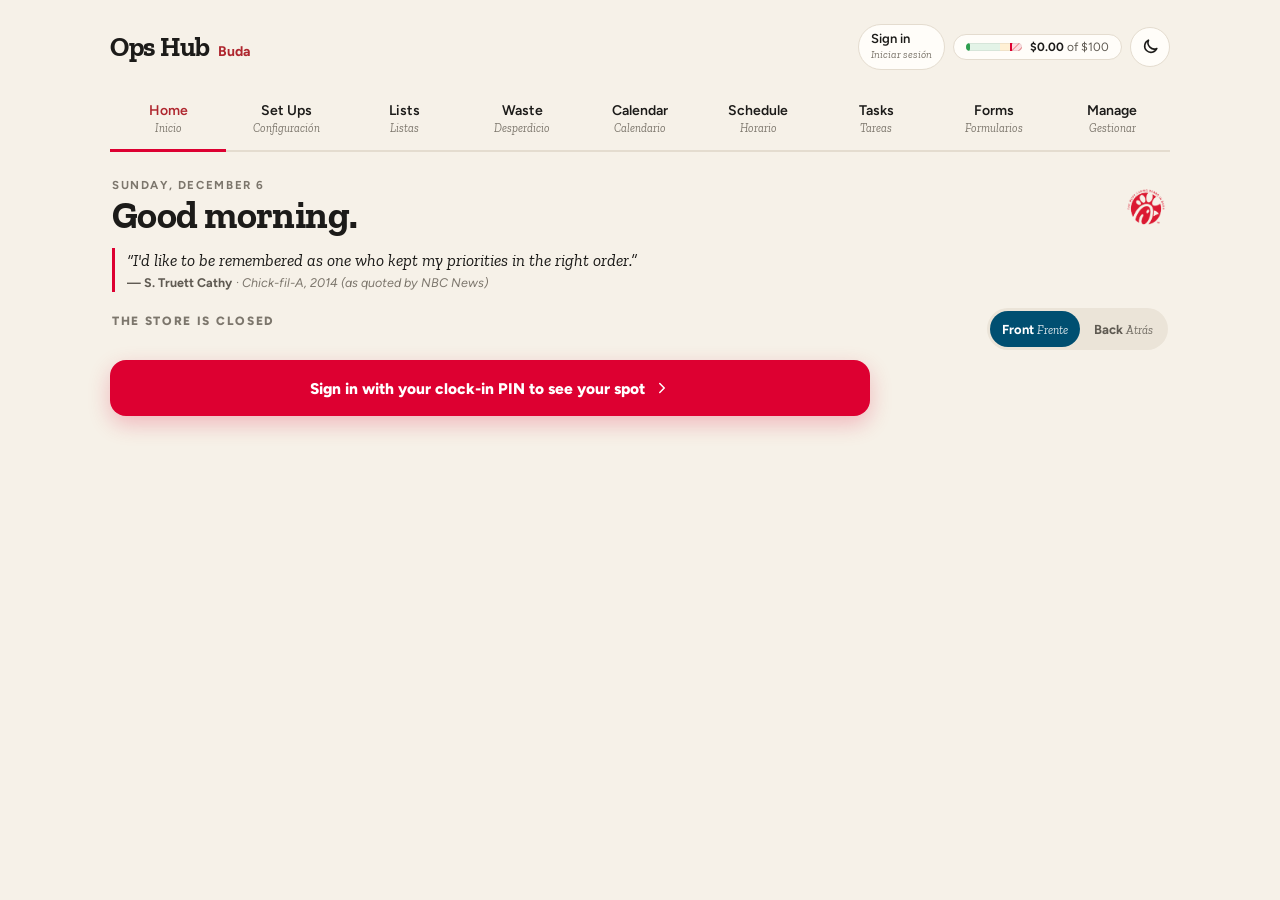
==== cfa-buda-ops-hub-complete.html @ be8c6ae1 "View as: Tim sees the hub as each level; Trainer card drops the open spots count Tim, Nov 23 2026: a" ====
<!DOCTYPE html>
<html lang="en">
<head>
<meta charset="UTF-8">
<meta name="viewport" content="width=device-width, initial-scale=1.0, maximum-scale=1.0, user-scalable=no">
<title>CFA Buda — Ops Hub</title>
<!-- The saved data is asked for first thing, so it downloads while the page's scripts load (storage.js loadState uses this answer). -->
<script>window.stateEarlyLoad=(function(){try{var t=Date.now();return fetch('/api/state/load',{method:'POST',headers:{'Content-Type':'application/json'},body:'{}'}).then(function(r){var g=Date.now();return r.ok?r.json().then(function(j){return {reply:j,sentAt:t,gotAt:g};}):null;}).catch(function(){return null;});}catch(e){return null;}})();</script>
<!-- Home screen icon and name (Add to Home Screen): the store's logo mark on white; iOS fills see-through corners black, so it's opaque. -->
<link rel="apple-touch-icon" href="/static/icons/apple-touch-icon.png">
<link rel="icon" type="image/png" sizes="192x192" href="/static/icons/icon-192.png">
<link rel="icon" type="image/png" sizes="32x32" href="/static/icons/favicon-32.png">
<meta name="apple-mobile-web-app-title" content="Ops Hub">
<!-- Opened from the home screen it runs full screen, like an app (Tim, Oct 18 2026); the reload button stands in for pull-to-refresh (storage.js). -->
<link rel="manifest" href="/static/manifest.json">
<meta name="apple-mobile-web-app-capable" content="yes">
<meta name="mobile-web-app-capable" content="yes">
<meta name="apple-mobile-web-app-status-bar-style" content="default">
<meta name="theme-color" content="#F6F1E8">
<link rel="preconnect" href="https://fonts.googleapis.com">
<link href="https://fonts.googleapis.com/css2?family=Outfit:wght@400;500;600;700&family=Inter:wght@400;500;600;700&family=Fraunces:opsz,wght@9..144,400;9..144,500;9..144,600;9..144,700&family=JetBrains+Mono:wght@400;500;600;700&family=DM+Sans:opsz,wght@9..40,400;9..40,500;9..40,600;9..40,700&family=Zilla+Slab:ital,wght@0,400;0,500;0,600;0,700;1,400;1,500&family=Figtree:wght@400;500;600;700&display=swap" rel="stylesheet">
<link rel="stylesheet" href="/static/css/main.css">
<link rel="stylesheet" href="/static/css/dark-main.gen.css">
<link rel="stylesheet" href="/static/css/theme-cfa.css">
<link rel="stylesheet" href="/static/css/dark-theme.gen.css">
<link rel="stylesheet" href="/static/css/dark.css">
<link rel="stylesheet" href="/static/css/pass.css">
<link rel="stylesheet" href="/static/css/timers.css">
<link rel="stylesheet" href="/static/css/huddle.css">
<link rel="stylesheet" href="/static/css/week.css">
<!-- Dark mode, per device (theme.js): set before the page paints so it never flashes light. -->
<script>try{if(localStorage.getItem('cfaBudaTheme')==='dark'){document.documentElement.dataset.theme='dark';document.querySelector('meta[name="theme-color"]').content='#121418';}}catch(e){}</script>
</head>
<body class="launch-mode">
<!-- Sign in (sign-in.js; TIM-90): opens over the page from the badge top right, or when a change needs a sign-in. -->
<div class="overlay si-sheet" id="siSheet" role="dialog" aria-modal="true" aria-labelledby="siTitle">
  <div class="si-card">
    <div class="si-head"><h3 id="siTitle">Who’s signed in</h3><button type="button" class="dir-x" data-si-close aria-label="Close"><svg viewBox="0 0 24 24" width="18" height="18" fill="none" stroke="currentColor" stroke-width="2" stroke-linecap="round" aria-hidden="true"><path d="M6 6l12 12M18 6L6 18"/></svg></button></div>
    <div id="siBody"></div>
  </div>
</div>
<div class="app">

  <div class="hdr">
    <div class="hdr-title">
      <h1>Ops Hub</h1>
      <span class="location">Buda</span>
    </div>
    <div class="hdr-meta" style="display:flex;align-items:center;gap:12px;">
      <span id="initialsBadge" title="Tap to change who's using this device" style="cursor:pointer;font-family:'Outfit',sans-serif;font-size:13px;font-weight:600;color:var(--text-secondary);padding:4px 10px;border:1px solid var(--border);border-radius:14px;background:var(--cfa-white);user-select:none;"></span>
      <!-- Today's waste against the daily limit, always in view (waste-log.js renderWasteMeters). Tap for the Waste tab. -->
      <button type="button" class="hdr-waste" id="hdrWaste" title="Today's waste against the daily limit — tap for the Waste tab" aria-label="Today's waste">
        <span class="hw-tube" aria-hidden="true"><span class="hw-fill"></span><span class="hw-limit"></span></span>
        <span class="hw-txt"><b id="hdrWasteAmt">$0</b><span id="hdrWasteOf"> of $100</span></span>
      </button>
      <div class="clock" id="clock"></div>
      <button type="button" class="hdr-theme" id="hdrTheme" aria-label="Dark mode" aria-pressed="false" title="Dark mode"><svg class="ic-moon" viewBox="0 0 24 24" width="19" height="19" fill="none" stroke="currentColor" stroke-width="2" stroke-linecap="round" stroke-linejoin="round" aria-hidden="true"><path d="M20 14.5A8 8 0 0 1 9.5 4a8 8 0 1 0 10.5 10.5z"/></svg><svg class="ic-sun" viewBox="0 0 24 24" width="19" height="19" fill="none" stroke="currentColor" stroke-width="2" stroke-linecap="round" stroke-linejoin="round" aria-hidden="true"><circle cx="12" cy="12" r="4"/><path d="M12 2v2M12 20v2M4.9 4.9l1.4 1.4M17.7 17.7l1.4 1.4M2 12h2M20 12h2M4.9 19.1l1.4-1.4M17.7 6.3l1.4-1.4"/></svg></button>
      <button type="button" class="hdr-reload" id="hdrReload" aria-label="Reload" title="Reload"><svg viewBox="0 0 24 24" width="20" height="20" fill="none" stroke="currentColor" stroke-width="2" stroke-linecap="round" stroke-linejoin="round" aria-hidden="true"><path d="M20 11a8 8 0 1 0-2.3 5.7"/><path d="M20 4v7h-7"/></svg></button>
    </div>
  </div>

  <div class="tabs-wrap">
    <div class="tabs" role="tablist">
      <button type="button" class="tab active" role="tab" aria-selected="true" aria-controls="homeView" data-view="home">Home <span class="sub"><i>Inicio</i></span></button>
      <button type="button" class="tab" role="tab" aria-selected="false" aria-controls="positionsView" data-view="positions">Set Ups <span class="sub"><i>Configuración</i></span></button>

      <!-- Launch mode (launch-mode.js): Home plus the team's essentials, in Tim's order (Oct 30 2026):
           Home, Set Ups, Lists, Waste, Calendar, Schedule, Tasks, Forms, Manage. -->
      <!-- One tap opens Zone Resets; the other lists are pills at the top of the page (launch-mode.js). -->
      <button type="button" class="tab launch-only" role="tab" aria-selected="false" aria-controls="zoneresetView" data-view="zonereset" data-views="zonereset huddle timers foodsafety safecount prepboard">Lists <span class="sub"><i>Listas</i></span></button>
      <!-- Waste logging, with the waste scoreboard as a pill at the top of the page (launch-mode.js). -->
      <button type="button" class="tab launch-only" role="tab" aria-selected="false" aria-controls="wastelogView" data-view="wastelog" data-views="wastelog scoreboard">Waste <span class="sub"><i>Desperdicio</i></span></button>
      <!-- Roles (roles.js; Tim, Oct 27 2026): a place for each Team Lead role. Team Leads and up only (rlSyncTab). -->
      <button type="button" class="tab" role="tab" aria-selected="false" aria-controls="rolesView" data-view="roles" style="display:none">Roles <span class="sub"><i>Roles</i></span></button>

      <div class="tab-group full-only" data-group="oe">
        <button type="button" class="tab-group-label" aria-haspopup="true" aria-expanded="false">OE <span class="chevron-mini">▾</span></button>
        <div class="tab-dropdown" role="menu">
          <button type="button" class="tab-dropdown-item" role="menuitem" aria-controls="zoneresetView" data-view="zonereset">Zone Reset & Walkthroughs <span class="sub-inline">Reinicio y Recorridos</span></button>
          <button type="button" class="tab-dropdown-item" role="menuitem" aria-controls="huddleView" data-view="huddle">Huddle <span class="sub-inline">Reunión</span></button>
          <button type="button" class="tab-dropdown-item" role="menuitem" aria-controls="timersView" data-view="timers">Timers <span class="sub-inline">Temporizadores</span></button>
          <button type="button" class="tab-dropdown-item" role="menuitem" aria-controls="foodsafetyView" data-view="foodsafety">Food Safety Walkthrough <span class="sub-inline">Seguridad Alimentaria</span></button>
          <button type="button" class="tab-dropdown-item" role="menuitem" aria-controls="wastelogView" data-view="wastelog">Log Waste <span class="sub-inline">Desperdicio</span></button>
          <button type="button" class="tab-dropdown-item" role="menuitem" aria-controls="safecountView" data-view="safecount">Daily Safe Count <span class="sub-inline">Caja Fuerte</span></button>
        </div>
      </div>

      <!-- Tools (Tim, Oct 23 2026): the pages that work the numbers for us: the
           Prep Board, Know the Numbers, the Forecast and CEM Insights, as pills
           at the top (launch-mode.js LAUNCH_TOOLS). On the simplified site the
           Prep Board is a pill in Lists (Oct 28). -->
      <button type="button" class="tab full-only" role="tab" aria-selected="false" aria-controls="prepboardView" data-view="prepboard" data-views="prepboard knownumbers forecast cem">Tools <span class="sub"><i>Herramientas</i></span></button>

      <div class="tab-group full-only" data-group="experience">
        <button type="button" class="tab-group-label" aria-haspopup="true" aria-expanded="false">Experience <span class="chevron-mini">▾</span></button>
        <div class="tab-dropdown" role="menu">
          <button type="button" class="tab-dropdown-item" role="menuitem" aria-controls="gxView" data-view="gx">Guest Obsession <span class="sub-inline">Experiencia</span></button>
          <button type="button" class="tab-dropdown-item" role="menuitem" aria-controls="txView" data-view="tx">TX <span class="sub-inline">Talento</span></button>
          <button type="button" class="tab-dropdown-item" role="menuitem" aria-controls="lxView" data-view="lx">LX <span class="sub-inline">Liderazgo</span></button>
        </div>
      </div>

      <button type="button" class="tab full-only" role="tab" aria-selected="false" aria-controls="scoreboardView" data-view="scoreboard">Scoreboard <span class="sub"><i>Tableros</i></span></button>
      <button type="button" class="tab" role="tab" aria-selected="false" aria-controls="calendarView" data-view="calendar">Calendar <span class="sub"><i>Calendario</i></span><span class="ps-tab-badge" id="weekTabBadge" hidden></span></button>
      <!-- The team's shifts for the week (team-schedule.js; Tim, Oct 25 2026). -->
      <button type="button" class="tab" role="tab" aria-selected="false" aria-controls="scheduleView" data-view="schedule">Schedule <span class="sub"><i>Horario</i></span></button>
      <!-- Tasks: The Pass (pass_api.py, static/js/pass.js): tickets handed from a leader to one owner, said back, checked in, turned in and verified. The count is what's waiting on whoever is signed in. -->
      <button type="button" class="tab" role="tab" aria-selected="false" aria-controls="tasksView" data-view="tasks">Tasks<span class="ps-tab-badge" id="tasksTabBadge" hidden></span> <span class="sub"><i>Tareas</i></span></button>
      <!-- Forms (forms.js; Tim, Oct 21 2026): everyone fills them out; Submissions for directors, managers and the Admin Team. -->
      <button type="button" class="tab" role="tab" aria-selected="false" aria-controls="formsView" data-view="forms">Forms <span class="sub"><i>Formularios</i></span></button>
      <!-- Our Team (headcount, departures, profiles and food handler permits): directors, the manager PIN and the Admin Team (headcount.js hcSyncTab). -->
      <button type="button" class="tab hc-only" role="tab" aria-selected="false" aria-controls="headcountView" data-view="headcount">Our Team <span class="sub"><i>Equipo</i></span></button>
      <button type="button" class="tab manager-only" role="tab" aria-selected="false" aria-controls="directorsView" data-view="directors">Directors <span class="sub"><i>Directores</i></span></button>
      <button type="button" class="tab" role="tab" aria-selected="false" aria-controls="manageView" data-view="manage">Manage <span class="sub"><i>Gestionar</i></span></button>
    </div>
  </div>

  <!-- Positions & Breaks View -->
  <div class="view" id="positionsView">
    <!-- The day strip (Tim, Oct 18 2026): FOH/BOH, a week back, the week's
         days, a week forward; it stays pinned as the dayparts scroll
         (daypicker-and-positions.js renderSetupsDayPicker). Under it, one
         status line: the day, when it was last updated, Refresh, and the
         Set up / Coach switch on the full site (setups-sheet.js suStatusHtml). -->
    <div class="su-strip" id="suStrip">
      <div class="foh-boh-toggle" id="posToggle">
        <button type="button" class="toggle-btn active" aria-pressed="true" data-section="foh">FOH <span class="sub"><i>Frente</i></span></button>
        <button type="button" class="toggle-btn" aria-pressed="false" data-section="boh">BOH <span class="sub"><i>Atrás</i></span></button>
      </div>
      <button type="button" class="su-strip-arrow" id="setupsPrevWeekBtn" title="Previous week" aria-label="Previous week">‹</button>
      <div class="day-picker" id="dayPicker"></div>
      <button type="button" class="su-strip-arrow" id="setupsNextWeekBtn" title="Next week" aria-label="Next week">›</button>
    </div>
    <select id="daySelect" style="display:none;"></select>
    <div id="daySelectedInfo" class="su-status"></div>

    <div class="setups-layout">
      <div id="daypartContainer" style="display:none;">
        <div id="allDayparts"></div>
      </div>

      <div id="rosterContainer" style="display:none;">
        <div class="standup-card">
          <div style="display:flex;align-items:center;justify-content:space-between;margin-bottom:12px;">
            <h3 style="margin:0;" data-es="Roster">Roster</h3>
            <button class="btn-add-tm" id="btnAddTeamMember" data-es="+ Add Team Member">+ Add Team Member</button>
          </div>
          <div id="rosterPanel" style="max-height:600px;overflow-y:auto;"></div>
        </div>
      </div>
    </div>
  </div>

  <!-- Position Assignment Modal -->
  <div class="overlay su-pick" id="posModal" role="dialog" aria-modal="true" aria-labelledby="posModalPos">
    <div class="sheet su-pick-sheet">
      <div class="su-pick-head">
        <div class="su-pick-titles"><span class="su-pick-kicker" id="posModalTitle"></span><h2 id="posModalPos"></h2></div>
        <button type="button" id="btnCancelPos" class="su-sheet-close" aria-label="Close"><svg width="18" height="18" viewBox="0 0 24 24" fill="none" stroke="currentColor" stroke-width="2" stroke-linecap="round" aria-hidden="true"><path d="M6 6l12 12M18 6L6 18"/></svg></button>
      </div>
      <div id="posModalNote" class="su-pick-note" hidden></div>
      <input type="search" id="posModalSearch" class="su-pick-search" placeholder="Search names" data-es-placeholder="Search names" autocomplete="off" aria-label="Search team members">
      <div id="posModalOptions" class="pos-option-list"></div>
      <div class="su-pick-foot">
        <button type="button" id="posModalPrev" class="su-btn-line" hidden data-es="← Previous">← Previous</button>
        <span id="posModalLeft" class="su-pick-left"></span>
        <button type="button" id="posModalNext" class="su-btn-line" hidden data-es="Next open spot →">Next open spot →</button>
      </div>
    </div>
  </div>

  <!-- Find Coverage Modal -->
  <div class="overlay" id="vacancyModal">
    <div class="sheet">
      <h2 id="vacancyModalTitle">Find Coverage</h2>
      <div class="field">
        <label data-es="Position" data-es-inline>Position</label>
        <div id="vacancyModalPos" style="font-weight:600;color:var(--cfa-red);margin-bottom:4px;"></div>
        <div id="vacancyModalCurrent" style="font-size:12px;color:var(--text-secondary);margin-bottom:16px;"></div>
      </div>
      <div class="field">
        <label data-es="Split With" data-es-inline>Split With</label>
        <input type="text" id="vacancyModalSearch" placeholder="Search team members..." data-es-placeholder="Search team members" style="width:100%;padding:10px;border:1px solid var(--border);border-radius:var(--radius);font-family:'Inter';margin-bottom:8px;">
        <div id="vacancyModalOptions" class="pos-option-list"></div>
      </div>
      <button id="btnConfirmVacancy" class="btn btn-primary" data-es="Split Shift">Split Shift</button>
      <button id="btnFlagOnly" class="btn btn-secondary">Flag Only — Find Coverage Later</button>
      <button id="btnResolveNoSplit" class="btn btn-secondary" style="display:none;" data-es="Mark Resolved — No Split Needed">Mark Resolved — No Split Needed</button>
      <button id="btnCancelVacancy" class="btn btn-ghost" data-es="Cancel">Cancel</button>
    </div>
  </div>

  <!-- Zone reset owner sheet: hand a zone's reset to someone (zone-reset.js zrOpenOwnerModal) -->
  <!-- A zone's reset list (zone-page.js). Before the owner sheet, which opens over it. -->
  <div class="overlay su-pick" id="zrZoneSheet" role="dialog" aria-modal="true" aria-labelledby="zrSheetTitle">
    <div class="sheet su-pick-sheet zr-sheet" id="zrSheetBody"></div>
  </div>

  <div class="overlay su-pick" id="zrOwnerModal" role="dialog" aria-modal="true" aria-labelledby="zrOwnerZone">
    <div class="sheet su-pick-sheet">
      <div class="su-pick-head">
        <div class="su-pick-titles"><span class="su-pick-kicker" id="zrOwnerKicker"></span><h2 id="zrOwnerZone"></h2></div>
        <button type="button" id="zrOwnerClose" class="su-sheet-close" aria-label="Close"><svg width="18" height="18" viewBox="0 0 24 24" fill="none" stroke="currentColor" stroke-width="2" stroke-linecap="round" aria-hidden="true"><path d="M6 6l12 12M18 6L6 18"/></svg></button>
      </div>
      <div id="zrOwnerNote" class="su-pick-note zr-owner-note"></div>
      <div id="zrOwnerOptions" class="pos-option-list"></div>
      <div class="su-pick-foot" id="zrOwnerFoot"></div>
    </div>
  </div>

  <!-- Waste export: today, last week, the month or picked days (waste-export.js) -->
  <div class="overlay" id="wasteExportModal">
    <div class="sheet">
      <h2 data-es="Export waste">Export waste</h2>
      <div id="wasteExportRoot"></div>
      <button id="btnWasteExportDone" class="btn btn-ghost" type="button" data-es="Done">Done</button>
    </div>
  </div>

  <!-- Add Team Member to Roster Modal -->
  <div class="overlay" id="addTMModal">
    <div class="sheet">
      <h2 data-es="Add Team Member">Add Team Member</h2>
      <div class="sub" id="addTMContext"></div>
      <div class="field">
        <label data-es="Name" data-es-inline>Name</label>
        <input type="text" id="addTMName" placeholder="Start typing a name" data-es-placeholder="Start typing a name" autocomplete="off" role="combobox" aria-autocomplete="list" aria-controls="addTMPicks" aria-expanded="false" style="width:100%;padding:12px;border:1px solid var(--border);border-radius:var(--radius);font-family:'Inter';">
        <!-- The team's names to pick from (daypicker-and-positions.js tmPick*). -->
        <div class="tm-picks" id="addTMPicks" role="listbox" aria-label="Team members"></div>
        <p class="tm-pick-note" id="addTMPickNote" aria-live="polite"></p>
      </div>
      <div style="display:flex;gap:12px;">
        <div class="field" style="flex:1;">
          <label data-es="Start Time" data-es-inline>Start Time</label>
          <input type="text" id="addTMStart" placeholder="e.g. 5:30a" autocomplete="off" style="width:100%;padding:12px;border:1px solid var(--border);border-radius:var(--radius);font-family:'Inter';">
        </div>
        <div class="field" style="flex:1;">
          <label data-es="End Time" data-es-inline>End Time</label>
          <input type="text" id="addTMEnd" placeholder="e.g. 1:30p" autocomplete="off" style="width:100%;padding:12px;border:1px solid var(--border);border-radius:var(--radius);font-family:'Inter';">
        </div>
      </div>
      <p class="shift-hint" id="addTMHint" aria-live="polite"></p>
      <button id="btnConfirmAddTM" class="btn btn-primary" data-es="Add to Roster">Add to Roster</button>
      <button id="btnCancelAddTM" class="btn btn-ghost" data-es="Cancel">Cancel</button>
    </div>
  </div>


  <!-- Walkthrough (OE Walkthrough category) Checklist Modal -->
  <div class="overlay" id="walkthroughTaskModal">
    <div class="sheet" style="max-width:480px;">
      <h2 id="wtModalTitle">Category</h2>
      <div class="sub" id="wtModalProgress"></div>
      <div id="wtModalList" style="max-height:400px;overflow-y:auto;margin:16px 0;"></div>
      <button id="wtModalClose" class="btn btn-ghost">Close</button>
    </div>
  </div>

  <!-- Add Trainer Trial Modal -->
  <div class="overlay" id="ttAddModal">
    <div class="sheet">
      <h2>New Trainer Trial</h2>
      <div class="field">
        <label>Trainee Name</label>
        <input type="text" id="ttAddName" placeholder="e.g. Jordan Ramirez" style="width:100%;padding:12px;border:1px solid var(--border);border-radius:var(--radius);font-family:'Inter';">
      </div>
      <div class="field">
        <label>Coaching Leader</label>
        <input type="text" id="ttAddCoach" placeholder="e.g. Casey" style="width:100%;padding:12px;border:1px solid var(--border);border-radius:var(--radius);font-family:'Inter';">
      </div>
      <div class="field">
        <label>Trial Start Date</label>
        <input type="date" id="ttAddStart" style="width:100%;padding:12px;border:1px solid var(--border);border-radius:var(--radius);font-family:'Inter';">
      </div>
      <button id="btnTTConfirmAdd" class="btn btn-primary">Start Trial</button>
      <button id="btnTTCancelAdd" class="btn btn-ghost">Cancel</button>
    </div>
  </div>

  <!-- Add Team Lead Trial Modal -->
  <div class="overlay" id="tlAddModal">
    <div class="sheet">
      <h2>New Team Lead Trial</h2>
      <div class="field">
        <label>Trainee Name</label>
        <input type="text" id="tlAddName" placeholder="e.g. Jordan Ramirez" style="width:100%;padding:12px;border:1px solid var(--border);border-radius:var(--radius);font-family:'Inter';">
      </div>
      <div class="field">
        <label>Coaching Leader</label>
        <input type="text" id="tlAddCoach" placeholder="e.g. Casey" style="width:100%;padding:12px;border:1px solid var(--border);border-radius:var(--radius);font-family:'Inter';">
      </div>
      <div class="field">
        <label>Trial Start Date</label>
        <input type="date" id="tlAddStart" style="width:100%;padding:12px;border:1px solid var(--border);border-radius:var(--radius);font-family:'Inter';">
      </div>
      <button id="btnTLConfirmAdd" class="btn btn-primary">Start Trial</button>
      <button id="btnTLCancelAdd" class="btn btn-ghost">Cancel</button>
    </div>
  </div>

  <!-- LX Content Hub View (Business Metrics scoreboard moved to Scoreboard tab — see TIM-15) -->
  <div class="view" id="lxView">
    <div style="margin-bottom:32px;">
      <h2 class="sb-h2">How We Build Momentum</h2>
      <div id="pillarsContainer"></div>
    </div>

    <div class="standup-card content-hub-placeholder">
      <h3>More leadership content coming soon</h3>
      <p>This is becoming a fuller reference library for leadership development, starting with the Leadership Playbook. Business Metrics now live under the Scoreboard tab.</p>
    </div>
  </div>

  <!-- GX Content Hub View (numeric scoreboard moved to Scoreboard tab — see TIM-15) -->
  <div class="view" id="gxView">
    <div class="gx-section wave-theory-section">
      <div class="gx-section-title">Wave Theory</div>
      <p style="font-size:13px;color:var(--text-secondary);margin:-8px 0 20px;line-height:1.5;">Wave Theory is a mindset of extreme hustle that transforms how we approach <b>TIME</b>, <b>ENERGY</b>, and <b>FOCUS</b>.</p>
      <div class="wave-strip">
        <div class="wave-segment wave-red">Commit to iPOS</div>
        <div class="wave-segment wave-navy">Rule of Four</div>
        <div class="wave-segment wave-red">Positional Excellence</div>
        <div class="wave-segment wave-navy">Pass the Pressure</div>
      </div>
      <div class="wave-callout">
        <div><b>In a Wave:</b> Every second matters, every detail counts.</div>
        <div><b>Out of a Wave:</b> Reset &amp; Recover.</div>
      </div>
    </div>

    <div class="standup-card content-hub-placeholder">
      <h3>More guest experience content coming soon</h3>
      <p>A home for guest-experience content, graphics, and resources. GX numbers and CEM Trends live under the Scoreboard tab.</p>
    </div>
  </div>

  <!-- TX Content Hub View (Trial Trackers moved to Scoreboard tab, Celebrations stays here — see TIM-15) -->
  <div class="view" id="txView">
    <div class="celeb-banner">
      <div class="celeb-banner-title">Celebrations This Month</div>
      <div class="celeb-scroll" id="txCelebrationContainer"></div>
    </div>

    <a href="https://dl.connecteam.com?l=app/b9109fcb-c582-45f5-b237-933c83c0a9ec/14242282/0&j=%7B%22lpid%22%3A%22b9109fcb-c582-45f5-b237-933c83c0a9ec%22%2C%22courseId%22%3A14242282%2C%22forceUserView%22%3Atrue%7D" target="_blank" class="tx-link"><span class="tx-link-ic"><svg viewBox="0 0 24 24" width="20" height="20" fill="none" stroke="currentColor" stroke-width="1.8" stroke-linecap="round" stroke-linejoin="round" aria-hidden="true"><path d="M8 4l4 2 4-2 4 3-2 3-2-1v11H8V9L6 10 4 7z"/></svg></span><span class="tx-link-body"><span class="tx-link-title">Uniform Ordering Form</span><span class="tx-link-sub">Opens in Connecteam</span></span><span class="tx-link-arrow" aria-hidden="true">→</span></a>

    <a href="https://dl.connecteam.com?l=app/c10264b2-bdd3-4b3b-86a8-5913433f76eb/12396437/0&j=%7B%22lpid%22%3A%22c10264b2-bdd3-4b3b-86a8-5913433f76eb%22%2C%22courseId%22%3A12396437%2C%22forceUserView%22%3Atrue%7D" target="_blank" class="tx-link"><span class="tx-link-ic"><svg viewBox="0 0 24 24" width="20" height="20" fill="none" stroke="currentColor" stroke-width="1.8" stroke-linecap="round" stroke-linejoin="round" aria-hidden="true"><path d="M3 8l9-4 9 4-9 4z"/><path d="M3 8v9l9 4 9-4V8"/><path d="M12 12v9"/></svg></span><span class="tx-link-body"><span class="tx-link-title">Supplies Ordering Form</span><span class="tx-link-sub">Opens in Connecteam</span></span><span class="tx-link-arrow" aria-hidden="true">→</span></a>

    <a href="https://dl.connecteam.com?l=app/a913d14b-e16a-48f6-bb78-feb5d25ff3cc/14804156/0&j=%7B%22lpid%22%3A%22a913d14b-e16a-48f6-bb78-feb5d25ff3cc%22%2C%22courseId%22%3A14804156%2C%22forceUserView%22%3Atrue%7D" target="_blank" class="tx-link"><span class="tx-link-ic"><svg viewBox="0 0 24 24" width="20" height="20" fill="none" stroke="currentColor" stroke-width="1.8" stroke-linecap="round" stroke-linejoin="round" aria-hidden="true"><circle cx="12" cy="12" r="8"/><path d="M12 8v4l3 2"/></svg></span><span class="tx-link-body"><span class="tx-link-title">Time Punch Adjustment Form</span><span class="tx-link-sub">Opens in Connecteam</span></span><span class="tx-link-arrow" aria-hidden="true">→</span></a>

    <div class="tx-section">
      <div class="tx-section-title">REMARKable Opportunities — Interested in Your Next Role?</div>
      <p style="font-size:12px;color:var(--text-secondary);margin:-8px 0 16px;">Tap a role below to see what it takes and submit your Expression of Interest (EOI)</p>
      <div class="growth-track" id="growthTrack"></div>
      <div id="eoiPanel" style="display:none;">
        <div style="display:flex;justify-content:flex-end;margin-bottom:8px;">
          <button type="button" id="btnCloseEOI" style="background:none;border:none;color:var(--text-secondary);cursor:pointer;font-size:12px;font-weight:600;">✕ Close</button>
        </div>
        <div id="eoiRequirements"></div>
        <form id="eoiForm">
          <div class="eoi-field">
            <label>Full Name</label>
            <input type="text" id="eoiName" required>
          </div>
          <div class="eoi-field">
            <label>Section</label>
            <div class="eoi-radio-row">
              <label><input type="radio" name="eoiSection" value="foh" checked> FOH</label>
              <label><input type="radio" name="eoiSection" value="boh"> BOH</label>
            </div>
          </div>
          <div class="eoi-field">
            <label>Current Role / Position</label>
            <input type="text" id="eoiCurrentRole" placeholder="e.g. Team Member, Trainer" required>
          </div>
          <div class="eoi-field">
            <label>Time in Current Role</label>
            <select id="eoiTimeInRole">
              <option>Less than 3 months</option>
              <option>3–6 months</option>
              <option>6–12 months</option>
              <option>1–2 years</option>
              <option>2+ years</option>
            </select>
          </div>
          <div class="eoi-field">
            <label>Which requirements above do you already meet?</label>
            <div id="eoiReqChecklist"></div>
          </div>
          <div class="eoi-field">
            <label>Why are you interested in this role?</label>
            <textarea id="eoiWhy" required></textarea>
          </div>
          <div class="eoi-field">
            <label>What's one area you want to grow in before stepping into this role?</label>
            <textarea id="eoiGrowthArea"></textarea>
          </div>
          <div class="eoi-field">
            <label>Schedule / Availability Notes</label>
            <textarea id="eoiAvailability" placeholder="Any scheduling constraints or flexibility to share"></textarea>
          </div>
          <div class="eoi-field">
            <label>Leader You'd Like to Talk to About This (optional)</label>
            <input type="text" id="eoiLeader" placeholder="e.g. Casey, Ki, Tim, or your shift leader">
          </div>
          <div class="eoi-field">
            <label>Additional Comments</label>
            <textarea id="eoiComments"></textarea>
          </div>
          <button type="submit" class="standup-btn">Submit Expression of Interest</button>
        </form>
      </div>
    </div>

    <div class="tx-section">
      <div class="tx-section-title">Upcoming Talent Events</div>
      <div id="txEventsContainer"></div>
    </div>

    <div style="display:grid;grid-template-columns:1fr 1fr;gap:20px;margin-bottom:20px;">
      <div class="tx-section">
        <div class="tx-section-title">Trainers in Trial</div>
        <div id="txTrialContainer"></div>
      </div>

      <div class="tx-section">
        <div class="tx-section-title">Competitive for Certification</div>
        <div id="txCertContainer"></div>
      </div>
    </div>

    <div class="tguide-banner">
      <div class="tguide-banner-title">FOH Training Guides</div>
    </div>
    <div id="fohTrainingGuidesContainer"></div>

    <div class="tguide-banner">
      <div class="tguide-banner-title">BOH Training Guides</div>
    </div>
    <div id="bohTrainingGuidesContainer"></div>
  </div>

  <!-- Home View -->
  <div class="view active" id="homeView">
    <div class="home-welcome">
      <img src="/static/logo.png" alt="CFA Buda Logo" class="home-logo">
      <div class="home-date" id="homeDate"></div>
      <div class="home-greeting" id="homeGreeting">Good Morning</div>
      <button type="button" class="home-quote-box" id="homeQuoteBox" title="Show another quote">
        <span class="home-quote" id="homeQuote">Welcome to Chick-fil-A Buda</span>
        <span class="home-quote-author" id="homeQuoteAuthor"></span>
        <span class="home-quote-source" id="homeQuoteSource"></span>
      </button>
    </div>

    <!-- Right Now: under the welcome, never above it (Tim: culture first). right-now.js -->
    <section class="rn" id="rightNow" aria-label="Right now" aria-live="polite"></section>
    <!-- Vision, Mission and Values and the Monthly Leadership Wins left Home (Tim, Nov 18 2026:
         Home is one glance at your own day). Their words are still kept and edited in Manage
         (homeData), for a page of their own later. -->
  </div>

  <!-- Log Waste View -->
  <div class="view" id="wastelogView">
    <nav class="launch-subnav launch-only" aria-label="Waste" data-launch-subnav></nav>
    <div class="foh-boh-toggle" id="logToggle">
      <button type="button" class="toggle-btn active" aria-pressed="true" data-section="foh">FOH <span class="sub"><i>Frente</i></span></button>
      <button type="button" class="toggle-btn" aria-pressed="false" data-section="boh">BOH <span class="sub"><i>Atrás</i></span></button>
    </div>
    <!-- The team's waste scoreboard: today FOH + BOH against the daily limit (renderWasteMeters). -->
    <div class="wt-today" id="wasteTodayCard">
      <div class="wt-today-top">
        <div>
          <div class="wt-amt" id="wasteTodayAmt">$0.00</div>
          <div class="wt-sub" id="wasteTodaySub">wasted today of the $100 limit <i>· desperdicio de hoy</i></div>
        </div>
        <span class="waste-status-pill" id="wasteTrackPill">✓ Under limit</span>
      </div>
      <div class="hw-tube is-big" aria-hidden="true"><span class="hw-fill"></span><span class="hw-limit"></span></div>
      <div class="hw-ticks" id="wasteTrackTicks" aria-hidden="true"></div>
      <div class="wt-today-foot">
        <span id="wasteTrackLeft"></span>
        <span class="wt-sides" id="wasteTrackSides"></span>
      </div>
    </div>
    <div class="wt-tools">
      <div class="wt-chips" id="wasteChips"></div>
      <input type="search" id="wasteSearch" class="wt-search" placeholder="Search items · Buscar" autocomplete="off" aria-label="Search items">
    </div>
    <div id="grid"></div>
    <p class="wt-hint">Tap a tile to add 1 · tap − to take 1 away · press and hold to type a count<br><i>Toca para sumar 1 · − para restar 1 · mantén presionado para escribir la cantidad</i></p>
    <div class="tape-wrap">
      <div class="tape-head">
        <span>Recent Entries <span class="sub"><i>Entradas Recientes</i></span></span>
        <button id="btnWasteExport" class="wx-open" type="button"><svg viewBox="0 0 24 24" width="16" height="16" aria-hidden="true" fill="none" stroke="currentColor" stroke-width="2" stroke-linecap="round" stroke-linejoin="round"><path d="M12 4v11"/><path d="M7 10l5 5 5-5"/><path d="M5 20h14"/></svg><span data-es="Export" data-es-inline>Export</span></button>
      </div>
      <div class="tape" id="tape"></div>
    </div>
  </div>

  <!-- Huddle: the pre-huddle and post-huddle for each daypart and the store's focus (huddle_api.py, static/js/huddle.js), for Team Leads and up; filled when the view opens (navigation.js hdActivate). -->
  <div class="view" id="huddleView">
    <nav class="launch-subnav launch-only" aria-label="Lists" data-launch-subnav></nav>
    <div class="knp-page hd-page" id="huddleRoot"></div>
  </div>

  <!-- Timers: the counter tablet's recurring task timers (timers_api.py, static/js/timers.js), filled when the view opens (navigation.js tmActivate). -->
  <div class="view" id="timersView">
    <nav class="launch-subnav launch-only" aria-label="Lists" data-launch-subnav></nav>
    <div class="tm-root" id="timersRoot"></div>
  </div>

  <!-- Zone Reset & Walkthroughs View -->
  <div class="view" id="zoneresetView">
    <nav class="launch-subnav launch-only" aria-label="Lists" data-launch-subnav></nav>

    <!-- Zone Resets (zone-page.js; Tim, Nov 23 2026): the day's five handoffs, then a
         handoff's zones, then a zone's list on a sheet (#zrZoneSheet). Nothing opens by itself. -->
    <div class="zr-card" id="zoneResetCard">
      <div id="zoneButtonRow" class="zr-page"></div>
    </div>

    <!-- OE Walkthrough: hidden from the page for now (Tim, Sept 2026). Its
         checklist data, code and saved history are all kept; remove the
         `hidden` attribute to bring it back. -->
    <div class="standup-card" id="oeWalkthroughCard" hidden>
      <div style="display:flex;align-items:center;justify-content:space-between;margin-bottom:6px;">
        <h3 style="margin:0;">🎯 Operational Excellence Walkthrough</h3>
        <span class="zone-overall-pct" id="oeWalkthroughOverallPct">0%</span>
      </div>
      <div class="sub" style="margin-bottom:10px;">Pick a daypart to see that walkthrough's categories</div>
      <div class="day-picker" id="oeDaypartPicker"></div>
      <div class="checklist-tile-grid" id="oeWalkthroughButtonRow"></div>
      <div style="display:flex;justify-content:flex-end;margin-top:14px;">
        <button id="btnMarkFOHOEDone" class="standup-btn" style="width:auto;padding:10px 20px;">Mark Complete</button>
      </div>
    </div>

    <!-- The Leader Transition List sat here until Nov 23 2026 (Tim: off the hub for now, it
         wasn't being used; back when leaders want it). Its items and saved history are kept
         (zone-reset.js fohLeaderTransitionItems, leaderTransitionHistory). -->
  </div>

  <!-- Food Safety Walkthrough View (replaces the Google Form — see food-safety.js, TIM-5) -->
  <div class="view" id="foodsafetyView">
    <nav class="launch-subnav launch-only" aria-label="Lists" data-launch-subnav></nav>
    <div id="rpFoodSafetyFindings"></div>
    <div class="standup-card" id="foodSafetyRoot"></div>
  </div>

  <!-- Daily Safe Count View -->
  <div class="view" id="safecountView">
    <nav class="launch-subnav launch-only" aria-label="Lists" data-launch-subnav></nav>
    <div class="standup-card fohoe-card fohoe-green">
      <h3>Daily Safe Count <span class="sub"><i>Conteo Diario de Caja Fuerte</i></span></h3>
      <p style="font-size:12px;color:var(--text-secondary);margin:0 0 16px;">Pick which count you're doing</p>
      <div class="day-picker sc-type-grid" id="safeCountEntryPicker"></div>

      <div id="safeCountFormWrap" style="display:none;">
        <div style="display:flex;align-items:center;justify-content:space-between;margin-bottom:14px;">
          <div class="safe-count-entry-title" id="safeCountEntryTitle"></div>
          <button type="button" id="btnSafeCountChangeEntry" class="btn btn-ghost" style="width:auto;padding:6px 12px;font-size:11px;margin:0;">Change</button>
        </div>
        <form id="safeCountForm">
        <input type="hidden" id="safeCountShift">
        <div class="eoi-field">
          <label>Date</label>
          <input type="text" id="safeCountDate" readonly style="background:var(--cfa-light);color:var(--text-secondary);cursor:not-allowed;">
        </div>
        <div class="eoi-field">
          <label>Counted By</label>
          <input type="text" id="safeCountBy" required>
        </div>
        <div class="eoi-field">
          <label>Witnessed By (optional)</label>
          <input type="text" id="safeCountWitness">
        </div>

        <div class="eoi-field">
          <label>Cashier Tills Total ($)</label>
          <input type="number" min="0" step="0.01" id="safeCountTills" value="0" placeholder="Combined total from all cashier tills">
        </div>

        <div class="gx-section-subtitle" style="margin:4px 0 10px;">Coin Rolls</div>
        <div class="denom-grid" id="coinGrid">
          <div class="denom-row"><label>Nickels</label><input type="number" min="0" class="coin-input" data-value="2"><span class="denom-sub"></span></div>
          <div class="denom-row"><label>Dimes</label><input type="number" min="0" class="coin-input" data-value="5"><span class="denom-sub"></span></div>
          <div class="denom-row"><label>Quarters</label><input type="number" min="0" class="coin-input" data-value="10"><span class="denom-sub"></span></div>
        </div>
        <p style="font-size:10px;color:var(--text-secondary);margin:-8px 0 12px;">Enter number of rolls — Nickels = $2/roll, Dimes = $5/roll, Quarters = $10/roll</p>

        <div class="eoi-field">
          <label>Other Loose Coin Total ($)</label>
          <input type="number" min="0" step="0.01" id="safeCountCoin" value="0">
        </div>

        <div class="gx-section-subtitle" style="margin:16px 0 10px;">Bills</div>
        <!-- Smallest bill first (Tim, Oct 21 2026). -->
        <div class="denom-grid" id="denomGrid">
          <div class="denom-row"><label>$1</label><input type="number" min="0" step="1" inputmode="numeric" placeholder="$ total" class="denom-input" data-value="1" aria-label="Dollar total in $1 bills"><span class="denom-sub"></span></div>
          <div class="denom-row"><label>$5</label><input type="number" min="0" step="5" inputmode="numeric" placeholder="$ total" class="denom-input" data-value="5" aria-label="Dollar total in $5 bills"><span class="denom-sub"></span></div>
          <div class="denom-row"><label>$10</label><input type="number" min="0" step="10" inputmode="numeric" placeholder="$ total" class="denom-input" data-value="10" aria-label="Dollar total in $10 bills"><span class="denom-sub"></span></div>
          <div class="denom-row"><label>$20</label><input type="number" min="0" step="20" inputmode="numeric" placeholder="$ total" class="denom-input" data-value="20" aria-label="Dollar total in $20 bills"><span class="denom-sub"></span></div>
          <div class="denom-row"><label>$50</label><input type="number" min="0" step="50" inputmode="numeric" placeholder="$ total" class="denom-input" data-value="50" aria-label="Dollar total in $50 bills"><span class="denom-sub"></span></div>
          <div class="denom-row"><label>$100</label><input type="number" min="0" step="100" inputmode="numeric" placeholder="$ total" class="denom-input" data-value="100" aria-label="Dollar total in $100 bills"><span class="denom-sub"></span></div>
        </div>
        <p style="font-size:10px;color:var(--text-secondary);margin:-8px 0 12px;">Enter the dollar amount in each bill, not the number of bills — seventeen $20s is 340.</p>

        <div class="safe-total-banner">
          <div class="safe-total-label">Total Counted</div>
          <div class="safe-total-value" id="safeCountTotal">$0.00</div>
          <div class="safe-total-target" id="safeCountVarianceDisplay"></div>
        </div>

        <div class="eoi-field">
          <label>Notes / Discrepancy Explanation (optional)</label>
          <textarea id="safeCountNotes"></textarea>
        </div>

        <button type="submit" class="standup-btn">Submit Safe Count</button>
        </form>
      </div>
    </div>

    <!-- The change order for the bank, from the counts (safe-order.js). Directors only. -->
    <div id="safeOrderRoot"></div>
    <!-- A Team Lead's view of the change order on its way (safe-order.js renderSafeOrderStatus). -->
    <div id="safeOrderStatusRoot"></div>
    <div class="standup-card fohoe-card fohoe-red">
      <h3>Safe Count Log <span class="sub"><i>Registro de Conteos</i></span></h3>
      <div id="safeCountLogContainer"></div>
    </div>
  </div>

  <!-- Prep Board View -->
  <div class="view" id="prepboardView">
    <nav class="launch-subnav" aria-label="Tools" data-launch-subnav></nav>
    <div class="standup-card">
      <div id="prepBoardRoot"></div>
    </div>
  </div>

  <!-- Scoreboard View (GX/TX/LX numeric scoreboards live here now — see TIM-15) -->
  <!-- On the simplified site the team reaches the Waste panel alone (a pill on
       the Waste tab): the other panels' tabs and the cards marked .sb-not-waste
       are hidden there (launch-mode.js, theme-cfa.css). -->
  <div class="view" id="scoreboardView">
    <nav class="launch-subnav launch-only" aria-label="Waste" data-launch-subnav></nav>
    <nav class="sb-subtabs sb-not-waste">
      <button type="button" class="sb-subtab-btn active" data-sb-subtab="waste">Waste</button>
      <button type="button" class="sb-subtab-btn" data-sb-subtab="gx">Guest Obsession</button>
      <button type="button" class="sb-subtab-btn" data-sb-subtab="tx">TX</button>
      <button type="button" class="sb-subtab-btn" data-sb-subtab="lx">LX</button>
    </nav>

    <div class="sb-panel active" id="sbPanelWaste">
    <div style="margin-bottom:20px;">
      <p style="font-size:13px;color:var(--text-secondary);margin:0;">Combined waste totals, streaks, and status across FOH and BOH.<span class="es es-line" lang="es">Totales de desperdicio, rachas y estado de FOH y BOH juntos.</span></p>
    </div>

    <div class="standup-card waste-today-card">
      <div class="waste-today-header">
        <div>
          <h3 style="margin:0;">Today's Waste</h3>
          <div class="sub" id="wasteTodayDate"></div>
        </div>
        <span class="waste-status-pill" id="wasteStatusPill">On Track</span>
      </div>

      <div class="wt" id="wasteThermo">
        <div class="wt-gauge" id="wasteThermoGauge" aria-hidden="true">
          <div class="wt-scale" id="wasteThermoScale"></div>
          <div class="wt-tube"><div class="wt-mercury"></div></div>
          <div class="wt-limit"></div>
          <div class="wt-bulb"></div>
          <span class="wt-bump" id="wasteThermoBump"></span>
        </div>
        <div class="wt-read">
          <div class="waste-hero-total" id="wasteTodayTotal">$0.00</div>
          <div class="waste-hero-target">wasted of the <span id="wasteTodayTarget">$100.00</span> daily limit</div>
          <div class="wt-left" id="wasteThermoLeft"></div>
          <div class="wt-hint">Lower is better — keep it below the red line.</div>
        </div>
      </div>

      <div class="stat-row" style="margin-top:18px;">
        <div class="stat-card">
          <div class="label">FOH</div>
          <div class="value" id="statFohSubtotal">$0.00</div>
        </div>
        <div class="stat-card">
          <div class="label">BOH</div>
          <div class="value" id="statBohSubtotal">$0.00</div>
        </div>
        <div class="stat-card">
          <div class="label">Entries</div>
          <div class="value" id="statEntries">0</div>
        </div>
      </div>

      <div style="margin-top:16px;">
        <div class="sub" style="margin-bottom:8px;">Top Items Today <span class="bar-list-note">· share of today’s waste</span></div>
        <div class="bar-list" id="barList"></div>
      </div>

      <div style="display:flex;align-items:center;justify-content:flex-end;gap:10px;margin-top:14px;">
        <div id="syncStatus" class="sync-status" style="font-size:10px;">Ready</div>
        <button id="btnDownloadTodayCsv" class="btn btn-secondary" style="width:auto;padding:8px 14px;font-size:11px;">Download Today's Log (CSV)</button>
      </div>
    </div>

    <div class="standup-card">
      <h3>Active Streaks</h3>
      <div class="sb-streak-grid" id="sbStreakGrid" style="display:grid;grid-template-columns:1fr 1fr 1fr;gap:12px;">
        <div class="streak-display sb-not-waste">
          <div style="font-size:11px;color:var(--text-secondary);text-transform:uppercase;font-weight:600;margin-bottom:8px;">Food Safety</div>
          <div class="streak-number" id="foodSafetyStreakNum">0</div>
          <div class="streak-label" id="foodSafetyStreakLabel">consecutive days</div>
        </div>
        <div class="streak-display">
          <div style="font-size:11px;color:var(--text-secondary);text-transform:uppercase;font-weight:600;margin-bottom:8px;">Under Limit</div>
          <div class="streak-number" id="wasteStreakNum">0</div>
          <div class="streak-label" id="wasteStreakLabel">consecutive days</div>
        </div>
        <div class="streak-display sb-not-waste">
          <div style="font-size:11px;color:var(--text-secondary);text-transform:uppercase;font-weight:600;margin-bottom:8px;">OE Walkthrough</div>
          <div class="streak-number" id="fohOEStreakNum">0</div>
          <div class="streak-label" id="fohOEStreakLabel">consecutive days</div>
        </div>
      </div>
    </div>

    <div style="margin:20px 0 10px;">
      <p class="sb-section-label" style="font-size:11px;text-transform:uppercase;letter-spacing:0.05em;color:var(--text-secondary);font-weight:700;margin:0;">Insights</p>
    </div>

    <div id="wasteDashRoot"></div>

    <div class="standup-card">
      <h3>Waste Trend</h3>
      <div id="oiWasteTrend"></div>
    </div>

    <div class="standup-card">
      <h3>Day-of-Week Patterns</h3>
      <div id="oiDayOfWeek"></div>
    </div>

    <div class="standup-card sb-not-waste">
      <h3>Safe Count Variance</h3>
      <div id="oiSafeCount"></div>
    </div>

    <div class="standup-card sb-not-waste">
      <h3>Zone Reset Completion</h3>
      <div id="oiZoneReset"></div>
    </div>

    <div class="standup-card sb-not-waste">
      <h3>Food Safety Compliance</h3>
      <div id="oiCompliance"></div>
    </div>

    <!-- What the walkthroughs coached and corrected: repeat findings, by zone, time per zone (operational-intelligence.js). -->
    <div class="standup-card sb-not-waste">
      <h3>Food Safety: Coached &amp; Corrected</h3>
      <div id="oiFsFindings"></div>
    </div>

    <div class="sb-not-waste" style="margin:20px 0 10px;">
      <p class="sb-section-label" style="font-size:11px;text-transform:uppercase;letter-spacing:0.05em;color:var(--text-secondary);font-weight:700;margin:0;">Custom Scoreboards</p>
    </div>
    <div id="customScoreboardContainer" class="sb-not-waste"></div>
    </div>

    <div class="sb-panel" id="sbPanelGx">
      <div style="margin-bottom:24px;">
        <p style="font-size:13px;color:var(--text-secondary);margin:0 0 16px;">Last updated: <span id="gxUpdateTime">Never</span></p>
      </div>

      <div class="gx-section gx-hero">
        <div class="gx-section-title">WIG: $12M Revenue by End of 2026</div>
        <div class="gx-metrics-grid" id="gxWigMetrics"></div>
      </div>

      <div class="gx-section gx-hero-alt">
        <div class="gx-section-title">DT Top 250</div>
        <div class="gx-metrics-grid" id="gxDtMetrics"></div>
      </div>

      <div class="gx-section gx-satisfaction" style="text-align:center;">
        <div class="gx-section-title">Guest Satisfaction</div>
        <div id="gxSatisfactionMetrics"></div>
      </div>

      <div class="gx-section gx-accent-blue">
        <div class="gx-section-title">Operational Excellence</div>
        <div class="gx-section-subtitle">Craveable Food</div>
        <div class="gx-metrics-grid" id="gxCraveableMetrics"></div>

        <div class="gx-section-subtitle" style="margin-top:16px;">Fast & Accurate Service</div>
        <div class="gx-metrics-grid" id="gxServiceMetrics"></div>

        <div class="gx-section-subtitle" style="margin-top:16px;">Welcoming Environment</div>
        <div class="gx-metrics-grid" id="gxWelcomingMetrics"></div>

        <div id="gxOpsReports"></div>
      </div>

      <div class="gx-section gx-accent-orange">
        <div class="gx-section-title">Second Mile Service</div>
        <div class="gx-opportunities">
          <div class="gx-opportunities-title">Top Opportunities:</div>
          <ul class="gx-opportunities-list" id="gxSecondMileOpportunities"></ul>
        </div>
        <div class="gx-metrics-grid" id="gxSecondMileMetrics" style="margin-top:12px;"></div>
      </div>

      <div class="gx-section gx-accent-green">
        <div class="gx-section-title">Attentive & Friendly Team Members</div>
        <div class="gx-opportunities">
          <div class="gx-opportunities-title">Top Coaching Focus:</div>
          <ul class="gx-opportunities-list" id="gxTeamCoachingFocus"></ul>
        </div>
        <div class="gx-metrics-grid" id="gxTeamMetrics" style="margin-top:12px;"></div>
      </div>

      <button type="button" class="gx-cem-link" data-launch-go="cem">Month-by-month trends and what drives OSAT: CEM Insights, in Tools</button>
    </div>

    <div class="sb-panel" id="sbPanelTx">
      <div style="margin-bottom:20px;border:1px solid var(--border);border-radius:var(--radius);overflow:hidden;background:var(--cfa-white);">
        <iframe 
          data-src="https://app.levelset.io/public/positional-excellence/TJXV5MLEXJZC" 
          style="width:100%;height:600px;border:none;"
          title="Levelset Positional Excellence Scores"
          allowfullscreen>
        </iframe>
        <div style="padding:12px 16px;background:var(--bg-secondary);text-align:center;border-top:1px solid var(--border);">
          <a href="https://app.levelset.io/public/positional-excellence/TJXV5MLEXJZC" target="_blank" style="font-size:12px;color:var(--cfa-red);text-decoration:none;font-weight:600;">Open Levelset Scores in Full Window →</a>
        </div>
      </div>

      <div class="standup-card">
        <div id="trainerTrialRoot"></div>
      </div>

      <div class="standup-card">
        <div id="teamLeadTrialRoot"></div>
      </div>

      <div style="margin-top:28px;margin-bottom:24px;">
        <p style="font-size:13px;color:var(--text-secondary);margin:0 0 16px;">Talent Development Dashboard</p>
      </div>
    </div>

    <div class="sb-panel" id="sbPanelLx">
      <div style="margin-bottom:24px;">
        <p style="font-size:13px;color:var(--text-secondary);margin:0 0 16px;">Last updated: <span id="lxUpdateTime">Never</span></p>
      </div>

      <div>
        <h2 class="sb-h2">Business Metrics</h2>
        <!-- By quarter (lx-quarters.js): this quarter live, the last four, the year to date. -->
        <div id="lxQuarterBar"></div>
        <div id="lxLiveRoot"><table class="metrics-table" id="metricsTable"></table></div>
        <div id="lxQuarterRoot" hidden></div>
      </div>
    </div>
  </div>

  <!-- Manage View -->
  <!-- Schedule (team-schedule.js): your shifts this week and who's working each day. -->
  <div class="view" id="scheduleView">
    <div class="ts-page" id="scheduleRoot"></div>
  </div>

  <!-- Know the Numbers (kn-page.js): each daypart's productivity goal and what it takes, for Team Leads and up. In Tools. -->
  <div class="view" id="knownumbersView">
    <nav class="launch-subnav" aria-label="Tools" data-launch-subnav></nav>
    <div class="knp-page" id="knPageRoot"></div>
  </div>

  <!-- CEM Insights (cem-trends.js): the guest survey months, trends and what drives OSAT. In Tools. -->
  <div class="view" id="cemView">
    <nav class="launch-subnav" aria-label="Tools" data-launch-subnav></nav>
    <div class="standup-card">
      <div id="cemTrendsRoot"></div>
    </div>
  </div>

  <div class="view" id="forecastView">
    <nav class="launch-subnav" aria-label="Tools" data-launch-subnav></nav>
    <div class="fc-head">
      <h2 class="sb-h2">Sales &amp; Labor Forecast <span class="fc-sub">Pronóstico de ventas y labor</span></h2>
      <p class="fc-lede">What to expect each day ahead, and the labor hours that fit, from this store's own history.</p>
    </div>
    <nav class="fc-tabs" role="tablist" aria-label="Forecast sections">
      <button type="button" class="fc-tab active" data-fc-tab="forecast">Forecast</button>
      <button type="button" class="fc-tab" data-fc-tab="patterns">Patterns</button>
      <button type="button" class="fc-tab" data-fc-tab="accuracy">Accuracy</button>
      <button type="button" class="fc-tab" data-fc-tab="channels">Channels</button>
      <button type="button" class="fc-tab" data-fc-tab="data">Data</button>
    </nav>
    <div class="fc-gate standup-card" id="fcGate" hidden></div>
    <div class="fc-panel active" id="fcPanelForecast"></div>
    <div class="fc-panel" id="fcPanelPatterns"></div>
    <div class="fc-panel" id="fcPanelAccuracy"></div>
    <div class="fc-panel" id="fcPanelChannels"></div>
    <div class="fc-panel" id="fcPanelData"></div>
    <div class="fc-tip" id="fcTip" hidden></div>
  </div>

  <!-- Calendar View: the store's events calendar (events.js), for the whole
       team; it's changed in Manage → Events Calendar. -->
  <!-- Tasks: The Pass, filled by static/js/pass.js when the tab opens (navigation.js activateView). -->
  <div class="view" id="tasksView"></div>

  <div class="view" id="calendarView">
    <!-- Directors' Week (week.js, week_api.py; Tim, Nov 18 2026): a director's week from their Google calendar and the team's requests for their time. The switch shows only once there is a week to see. -->
    <div class="dw-switch" id="dwSwitch" role="tablist" aria-label="Calendar" hidden>
      <button type="button" class="dw-seg is-on" role="tab" aria-selected="true" data-dw-page="store">Store calendar</button>
      <button type="button" class="dw-seg" role="tab" aria-selected="false" data-dw-page="week">Directors’ Week<span class="dw-seg-n" id="dwSegBadge" hidden></span></button>
    </div>
    <div class="cal-page" id="calendarRoot"></div>
    <div class="dw-root" id="weekRoot" hidden></div>
  </div>

  <!-- Directors View: the week ahead for the director team (directors.js). PIN only. -->
  <div class="view" id="directorsView">
    <div class="dir-page" id="directorsRoot"></div>
  </div>

  <div class="view" id="rolesView">
    <div id="rolesRoot" class="rl-page"></div>
  </div>

  <div class="view" id="formsView">
    <div class="fm-page" id="formsRoot">
      <div id="formsSwitch"></div>
      <div id="formsFill"></div>
      <div id="formsUniformLink" hidden></div>
      <div id="formsInbox" hidden></div>
      <!-- Uniform orders (uniform-orders.js): the order form and the orders,
           opened from the Uniform order card or Submissions. Manager sessions
           only: a leader fills it in with the team member. -->
      <div id="formsUniforms" hidden>
        <button type="button" class="fm-back" id="formsUniformsBack"><svg viewBox="0 0 24 24" width="18" height="18" fill="none" stroke="currentColor" stroke-width="1.8" stroke-linecap="round" stroke-linejoin="round" aria-hidden="true"><path d="M15 5l-7 7 7 7"/></svg> All forms</button>
        <div class="uo-page" id="uniformsRoot"></div>
      </div>
    </div>
  </div>

  <!-- Our Team: headcount and departures (headcount.js, TIM-81). Directors
       and the Admin Team only; opened from the Right Now card. -->
  <div class="view" id="headcountView">
    <div class="hc-page" id="headcountRoot"></div>
  </div>

  <div class="view" id="manageView">
    <div id="pinGate" class="pin-gate">
      <div style="font-size:14px;margin-bottom:20px;font-weight:600;">Enter PIN to manage <span style="display:block;font-size:12px;font-style:italic;color:var(--text-secondary);font-weight:400;">Ingrese PIN</span></div>
      <input type="password" id="pinInput" placeholder="••••" maxlength="6" inputmode="numeric" autocomplete="off">
      <button id="btnPinGo" class="btn btn-primary" style="width:auto;margin:12px auto;display:block;">Unlock <span class="sub"><i>Desbloquear</i></span></button>
    </div>
    <div id="manageContent" style="display:none;">
      <div style="margin-bottom:12px;display:flex;justify-content:space-between;align-items:center;">
        <h2 class="sb-h2" style="margin:0;">Manage <span style="display:block;font-size:11px;font-style:italic;font-weight:400;color:var(--text-secondary);">Gestionar</span></h2>
        <button id="btnLock" class="btn btn-ghost" style="width:auto;padding:8px 16px;margin:0;font-size:11px;">Lock <span class="sub"><i>Bloquear</i></span></button>
      </div>

      <!-- One section at a time (Tim, Oct 2026): the chips pick which. They use the
           main tabs' names, in their order (Tim, Oct 21 2026): each setting sits
           under the tab whose page it changes; Uploads, Settings and Health are
           Manage's own. -->
      <nav class="manage-tabs" id="manageTabs" role="tablist" aria-label="Manage sections">
        <button type="button" class="manage-tab" role="tab" id="manageTab-home" data-manage-go="home" aria-selected="false">Home</button>
        <button type="button" class="manage-tab" role="tab" id="manageTab-waste" data-manage-go="waste" aria-selected="false">Waste</button>
        <button type="button" class="manage-tab" role="tab" id="manageTab-experience" data-manage-go="experience" aria-selected="false">Experience</button>
        <button type="button" class="manage-tab" role="tab" id="manageTab-scoreboard" data-manage-go="scoreboard" aria-selected="false">Scoreboard</button>
        <button type="button" class="manage-tab" role="tab" id="manageTab-forecast" data-manage-go="forecast" aria-selected="false">Forecast</button>
        <button type="button" class="manage-tab" role="tab" id="manageTab-calendar" data-manage-go="calendar" aria-selected="false">Calendar</button>
        <button type="button" class="manage-tab" role="tab" id="manageTab-forms" data-manage-go="forms" aria-selected="false">Forms</button>
        <button type="button" class="manage-tab" role="tab" id="manageTab-directors" data-manage-go="directors" aria-selected="false">Directors</button>
        <button type="button" class="manage-tab" role="tab" id="manageTab-levelset" data-manage-go="levelset" aria-selected="false">Levelset</button>
        <button type="button" class="manage-tab" role="tab" id="manageTab-uploads" data-manage-go="uploads" aria-selected="false">Uploads</button>
        <button type="button" class="manage-tab" role="tab" id="manageTab-settings" data-manage-go="settings" aria-selected="false">Settings</button>
        <button type="button" class="manage-tab" role="tab" id="manageTab-health" data-manage-go="health" aria-selected="false">Health</button>
      </nav>

      <!-- GROUP: Home: the Home page -->
      <section class="manage-group" data-manage-tab="home" aria-labelledby="manageTab-home">
        <div class="manage-group-body">
<div class="standup-card">
            <h3>Home page</h3>
            <p style="font-size:12px;color:var(--text-secondary);margin:0 0 16px;">Vision, mission, values and the monthly leadership wins.</p>
            <div id="homeManageList" style="margin-bottom:16px;"></div>
            <p class="mv-saved" data-mv-saved>Saves as you go</p>
          </div>
        </div>
      </section>

      <!-- GROUP: Waste: the daily limit, the export, the items -->
      <section class="manage-group" data-manage-tab="waste" aria-labelledby="manageTab-waste">
        <div class="manage-group-body">
<div class="standup-card">
            <h3>Daily waste limit</h3>
            <p style="font-size:12px;color:var(--text-secondary);margin:0 0 12px;">Dollars a day for the whole store. The Waste meter turns amber at 75% and red over it.</p>
            <div style="display:flex;gap:8px;">
              <input type="number" id="targetInput" value="100" min="1" style="flex:1;padding:10px;border:1px solid var(--border);border-radius:var(--radius);">
            </div>
            <p class="mv-saved" data-mv-saved>Saves as you go</p>
          </div>
<div class="standup-card">
            <h3>Waste Export</h3>
            <p style="font-size:12px;color:var(--text-secondary);margin:0 0 12px;">Today, last week, the month or any days, as a CSV or a PDF (the same as Export on the Waste page). Nothing is cleared: the log keeps the last 90 days on its own, and exporting a whole month saves its summary for month-over-month comparisons.</p>
            <div id="wasteExportManageRoot"></div>
            <div id="monthCloseStatus" style="font-size:11px;color:var(--text-secondary);margin-top:8px;"></div>
          </div>
<div class="standup-card">
            <h3>Waste items</h3>
            <p style="font-size:12px;color:var(--text-secondary);margin:0 0 12px;">What shows on the Waste tracker, with each item's cost per unit, an optional daily ceiling (the tile flags it when today's count reaches it), tile color and Spanish name. Tap an item to edit it. An item with waste history is hidden, not deleted, so its history stays.</p>
            <div id="prodList"></div>
          </div>
        </div>
      </section>

      <!-- GROUP: Experience: Guest Obsession, TX and LX -->
      <section class="manage-group" data-manage-tab="experience" aria-labelledby="manageTab-experience">
        <div class="manage-group-body">
<div class="standup-card">
            <h3>Guest Obsession Scoreboard</h3>
            <p style="font-size:11px;color:var(--text-secondary);margin:0 0 12px;">The shaded figures come from the CEM and Analytics Hub uploads in <b>Uploads</b>; only the rest is typed in here.</p>

            <div id="gxManageList" style="margin-bottom:16px;"></div>
            <p class="mv-saved" data-mv-saved>Saves as you go</p>
          </div>
<div class="standup-card">
            <h3>TX Scoreboard</h3>
            <p style="font-size:12px;color:var(--text-secondary);margin:0 0 16px;">Monthly: events, trainers in trial, certification, celebrations.</p>
            <div id="txManageList" style="margin-bottom:16px;"></div>
            <p class="mv-saved" data-mv-saved>Saves as you go</p>
          </div>
<div class="standup-card">
            <h3>EOI Submissions <span class="sub"><i>Expresiones de Interés</i></span></h3>
            <p style="font-size:12px;color:var(--text-secondary);margin:0 0 12px;">Team members interested in their next role</p>
            <div id="eoiSubmissionsContainer"></div>
          </div>
<div class="standup-card">
            <h3>LX Scoreboard</h3>
            <p style="font-size:12px;color:var(--text-secondary);margin:0 0 16px;">Weekly. Tap a pillar to edit it.</p>
            <div id="pillarsManageList" style="margin-bottom:20px;"></div>
            <h4 style="font-family:'Outfit';font-weight:600;margin:20px 0 12px;font-size:13px;color:var(--text-primary);">Business Metrics</h4>
            <div id="metricsManageList" style="margin-bottom:16px;"></div>
            <p class="mv-saved" data-mv-saved>Saves as you go</p>
          </div>
        </div>
      </section>

      <!-- GROUP: Scoreboard: custom scoreboards and trackers -->
      <section class="manage-group" data-manage-tab="scoreboard" aria-labelledby="manageTab-scoreboard">
        <div class="manage-group-body">
<div class="standup-card">
            <h3>Custom Scoreboards & Trackers</h3>
            <p style="font-size:12px;color:var(--text-secondary);margin:0 0 16px;">Scoreboards, dashboards or trackers of your own, shown under Scoreboard.</p>
            <div id="scoreboardManageList" style="margin-bottom:16px;"></div>
            <button id="btnAddScoreboardItem" class="btn btn-secondary" style="margin-bottom:12px;">+ Add Scoreboard</button>
            <p class="mv-saved" data-mv-saved>Saves as you go</p>
          </div>
        </div>
      </section>

      <!-- GROUP: Forecast: Know the Numbers -->
      <section class="manage-group" data-manage-tab="forecast" aria-labelledby="manageTab-forecast">
        <div class="manage-group-body">
<div class="standup-card">
            <h3>Know the Numbers</h3>
            <p style="font-size:12px;color:var(--text-secondary);margin:0 0 12px;">Tap a day to type its actual sales and productivity. Saves as you go.</p>
            <div class="kn-upload">
              <button type="button" id="knFromForecast" class="btn btn-ghost full-only">See the forecast split</button>
              <p class="kn-help">Projected sales and productivity goals come from the Forecast or the numbers file in <b>Uploads</b>; special events from the Events calendar.</p>
            </div>
            <div id="numbersContent"></div>
          </div>
        </div>
      </section>

      <!-- GROUP: Calendar: store events -->
      <section class="manage-group" data-manage-tab="calendar" aria-labelledby="manageTab-calendar">
        <div class="manage-group-body">

          <div class="standup-card">
            <h3>Store events</h3>
            <p style="font-size:12px;color:var(--text-secondary);margin:0 0 12px;">Promos, samples, outreach, family nights, heads-ups, the month's goals and Pre-Checklist. They show on the Calendar tab and on the Set Ups daypart they fall in.</p>
            <div id="eventsImportRoot"></div>
            <div id="eventsManageRoot"></div>
          </div>
        </div>
      </section>

      <!-- GROUP: Forms: the forms directors and managers add (forms.js) -->
      <section class="manage-group" data-manage-tab="forms" aria-labelledby="manageTab-forms">
        <div class="manage-group-body">
          <div class="standup-card">
            <h3>Forms</h3>
            <div id="formsManageRoot"></div>
          </div>

          <!-- The uniform order form's items (uniform-orders.js); the form is in Forms since Oct 23 2026 -->
          <div class="standup-card">
            <h3>Uniform items</h3>
            <p style="font-size:12px;color:var(--text-secondary);margin:0 0 12px;">What the uniform order form offers (Forms → Uniform order), with each item's price, colors and sizes. A change here never alters an order already placed.</p>
            <div id="uniformCatalogRoot"></div>
          </div>
        </div>
      </section>

      <!-- GROUP: Directors: the team list, everyone with their role (team-list.js; Tim, Oct 23 2026) -->
      <section class="manage-group" data-manage-tab="directors" aria-labelledby="manageTab-directors">
        <div class="manage-group-body">
          <div class="standup-card">
            <h3>Our team</h3>
            <p style="font-size:12px;color:var(--text-secondary);margin:0 0 12px;">Everyone at Buda in one list: the directors, and everyone on the clock-in PIN list with their role. A role here is what they see when they sign in; a Team Lead's focus shows on their leader card. Saves as you go.</p>
            <div id="teamListRoot"></div>
            <div id="directorPinRoot" class="tp-dpin-root"></div>
          </div>
        </div>
      </section>

      <!-- GROUP: Levelset: PEA goals and ratings, coverage, strength, name matching (Tim, Oct 23 2026: its own tab) -->
      <section class="manage-group" data-manage-tab="levelset" aria-labelledby="manageTab-levelset">
        <div class="manage-group-body">
          <div class="standup-card">
            <h3>PEA goals</h3>
            <p style="font-size:12px;color:var(--text-secondary);margin:0 0 12px;">PEAs the team and each leader aim for every quarter, and which PEA types count. Saves as you go.</p>
            <div id="peaGoalsRoot"></div>
          </div>

          <div class="standup-card">
            <h3>Saved PEA Ratings</h3>
            <p style="font-size:12px;color:var(--text-secondary);margin:0 0 4px;">Upload Levelset PEA PDFs in <b>Uploads</b>. Overlapping date ranges are fine — ratings already saved are skipped.</p>
            <div id="peaUploadStatus" style="font-size:12px;color:var(--text-primary);margin-top:8px;"></div>
            <div style="display:flex;align-items:center;justify-content:space-between;gap:12px;margin-top:8px;">
              <div id="peaDataStatus" style="font-size:11px;color:var(--text-secondary);"></div>
              <button type="button" id="btnPeaClear" class="btn btn-ghost" style="width:auto;margin:0;padding:6px 12px;font-size:11px;display:none;">Remove all</button>
            </div>
          </div>

          <div class="standup-card">
            <h3>All-Green Tracker</h3>
            <div id="allGreenRoot"></div>
          </div>

          <div class="standup-card">
            <h3>Coverage Check</h3>
            <div id="peaCoverageRoot"></div>
          </div>

          <div class="standup-card">
            <h3>Position Strength Map</h3>
            <div id="peaStrengthRoot"></div>
          </div>

          <div class="standup-card">
            <h3>Name Matching (HotSchedules ↔ Levelset)</h3>
            <div id="peaNameMatchRoot"></div>
          </div>
        </div>
      </section>

      <!-- GROUP: Uploads: what's due -->
      <section class="manage-group" data-manage-tab="uploads" aria-labelledby="manageTab-uploads">
        <div class="manage-group-body">

          <div class="standup-card">
            <h3>Uploads</h3>
            <p style="font-size:12px;color:var(--text-secondary);margin:0 0 12px;">Every report the hub runs on: what’s current, what’s due, and what each one feeds. Only what’s read out of a file is kept, never the file.</p>
            <div id="dataUploadsRoot"></div>
          </div>
        </div>
      </section>

      <!-- GROUP: Settings: launch mode, accounts, backup -->
      <section class="manage-group" data-manage-tab="settings" aria-labelledby="manageTab-settings">
        <div class="manage-group-body">
          <div class="standup-card">
            <h3>Launch mode</h3>
            <label class="launch-setting">
              <input type="checkbox" id="launchModeToggle" checked>
              <span><b>On</b> — team devices see only Home, Set Ups, Waste and Lists.</span>
            </label>
            <details class="mv-more"><summary>What this means</summary><p>While the team is getting started, a device without the manager PIN sees Home, Set Ups, Waste and Lists (Zone Resets first, then Huddle, Timers, Food Safety, Safe Count and the Prep Board as pills). Devices signed in here see every tab. Turn it off and everyone sees everything.</p></details>
          </div>
<div class="standup-card" id="signInCard" style="display:none;">
            <h3>Require sign-in</h3>
            <p style="font-size:12px;color:var(--text-secondary);margin:0 0 12px;">Who can change things: with this on, every change needs a clock-in PIN, a director's Google sign-in, or a shared store device, and the hub writes who did it (sign-in.js).</p>
            <div id="signInRoot"></div>
          </div>
<div class="standup-card" id="accountsCard" style="display:none;">
            <h3>Accounts</h3>
            <p style="font-size:12px;color:var(--text-secondary);margin:0 0 12px;">Who can sign in and as what: Google accounts for directors, and the team’s clock-in PINs with each person’s role. Only the hub’s owner sees this.</p>
            <div id="accountsRoot"></div>
          </div>
<div class="standup-card">
            <h3>This device</h3>
            <p style="font-size:12px;color:var(--text-secondary);margin:0 0 12px;">Settings that live on this iPad or phone only (timers.js). The counter iPad wants the beep; a phone in a pocket doesn’t.</p>
            <label class="launch-setting">
              <input type="checkbox" id="timersBeepToggle" checked>
              <span><b>Timers beep</b> — this device beeps when a timer goes overdue.</span>
            </label>
          </div>
<div class="standup-card">
            <h3>Full Backup</h3>
            <p style="font-size:12px;color:var(--text-secondary);margin:0 0 12px;">Downloads everything the hub has saved, straight from the server, as one file you keep: rosters, set ups, breaks, numbers and actuals, checklists, waste, prep, PEA, safe counts, trainees, EOI and the forecast. Keep it somewhere private: it has team names and the store's numbers.</p>
            <button id="btnExportBackup" class="btn btn-primary">Download Full Backup</button>
            <div id="fullBackupStatus" style="font-size:11px;color:var(--text-secondary);margin-top:8px;"></div>
            <div id="setupHistoryStatus" style="font-size:11px;color:var(--text-secondary);margin-top:4px;"></div>
          </div>
        </div>
      </section>

      <!-- GROUP: Hub Health (hub-health.js; Tim, Oct 19 2026) -->
      <section class="manage-group" data-manage-tab="health" aria-labelledby="manageTab-health">
        <div class="manage-group-body">
          <div class="standup-card hh-card">
            <h3>Hub Health</h3>
            <p style="font-size:12px;color:var(--text-secondary);margin:0 0 12px;">Is the hub doing its job? Saves that landed or were refused, how fast it opens on the team’s phones, and which tabs get opened. Counted with no names, from the day this went live.</p>
            <div id="hubHealthRoot"><p class="dir-empty">Loading…</p></div>
          </div>
        </div>
      </section>

    </div>
<!-- The spreadsheet reader and the PDF maker load when a file is read or made (libReady, state-and-utils.js). -->
<!-- Every script is deferred and runs in this order once the page is read
     (Tim, Nov 11 2026: a first load took 8 s on a phone before Home showed,
     waiting on all of them). The first group is what Home and Set Ups need;
     early-paint.js, the last of it, draws those two from the saved data the
     moment the group has run, while the rest (the other tabs, then the
     managers' tools) is still coming down. Nothing can be changed until the
     rest has run and the saved data is in place (body.hub-warming), which is
     when the page starts for real, as it always did (manage-and-import.js). -->
<script src="/static/js/theme.js" defer></script>
<script src="/static/js/state-and-utils.js" defer></script>
<script src="/static/js/waste-catalog.js" defer></script>
<script src="/static/js/setup-history.js" defer></script>
<script src="/static/js/pea-ratings.js" defer></script>
<script src="/static/js/setup-evaluate.js" defer></script>
<script src="/static/js/setup-develop.js" defer></script>
<script src="/static/js/setup-planb.js" defer></script>
<script src="/static/js/spanish.js" defer></script>
<script src="/static/js/setups-board.js" defer></script>
<script src="/static/js/setups-sheet.js" defer></script>
<script src="/static/js/setup-leaders.js" defer></script>
<script src="/static/js/setup-rules.js" defer></script>
<script src="/static/js/break-planner.js" defer></script>
<script src="/static/js/setup-fill.js" defer></script>
<script src="/static/js/zone-reset.js" defer></script>
<script src="/static/js/positions-editor.js" defer></script>
<script src="/static/js/events.js" defer></script>
<script src="/static/js/state-patch.js" defer></script>
<script src="/static/js/storage.js" defer></script>
<script src="/static/js/scoreboards-and-eoi.js" defer></script>
<script src="/static/js/navigation.js" defer></script>
<script src="/static/js/shift-time.js" defer></script>
<script src="/static/js/daypicker-and-positions.js" defer></script>
<script src="/static/js/roster-changes.js" defer></script>
<script src="/static/js/manage-and-import.js" defer></script>
<script src="/static/js/accounts.js" defer></script>
<script src="/static/js/sign-in.js" defer></script>
<script src="/static/js/launch-mode.js" defer></script>
<script src="/static/js/right-now.js" defer></script>
<script src="/static/js/team-schedule.js" defer></script>
<script src="/static/js/early-paint.js" defer></script>
<!-- The bottom tab bar on touch screens (bottom-nav.js): straight after the first group, so a phone has its tabs as soon as Home shows. -->
<script src="/static/js/bottom-nav.js" defer></script>
<!-- The rest: the other tabs, then the managers' and directors' tools. -->
<script src="/static/js/know-numbers.js" defer></script>
<script src="/static/js/training-guides.js" defer></script>
<script src="/static/js/events-import.js" defer></script>
<script src="/static/js/management-views.js" defer></script>
<script src="/static/js/lx-quarters.js" defer></script>
<script src="/static/js/waste-log.js" defer></script>
<script src="/static/js/waste-dash.js" defer></script>
<script src="/static/js/waste-export.js" defer></script>
<script src="/static/js/zone-page.js" defer></script>
<script src="/static/js/fohoe-and-safecount.js" defer></script>
<script src="/static/js/safe-order.js" defer></script>
<script src="/static/js/food-safety.js" defer></script>
<script src="/static/js/truck.js" defer></script>
<script src="/static/js/uniform-orders.js" defer></script>
<script src="/static/js/custom-scoreboards.js" defer></script>
<script src="/static/js/operational-intelligence.js" defer></script>
<script src="/static/js/weekly-roster-import.js" defer></script>
<script src="/static/js/trainer-trial.js" defer></script>
<script src="/static/js/team-lead-trial.js" defer></script>
<script src="/static/js/prep-board.js" defer></script>
<script src="/static/js/prep-times.js" defer></script>
<script src="/static/js/cem-trends.js" defer></script>
<script src="/static/js/data-uploads.js" defer></script>
<script src="/static/js/upload-bundle.js" defer></script>
<script src="/static/js/hs-sync.js" defer></script>
<script src="/static/js/all-green.js" defer></script>
<script src="/static/js/pea-coach.js" defer></script>
<script src="/static/js/numbers-upload.js" defer></script>
<script src="/static/js/report-uploads.js" defer></script>
<script src="/static/js/forecast.js" defer></script>
<script src="/static/js/kn-actuals.js" defer></script>
<script src="/static/js/analytics-reports.js" defer></script>
<script src="/static/js/kn-page.js" defer></script>
<script src="/static/js/directors.js" defer></script>
<script src="/static/forms/form-definitions.js" defer></script>
<script src="/static/forms/forms-engine.js" defer></script>
<script src="/static/js/forms.js" defer></script>
<script src="/static/js/headcount.js" defer></script>
<script src="/static/js/team-extras.js" defer></script>
<script src="/static/js/me-page.js" defer></script>
<script src="/static/js/team-list.js" defer></script>
<script src="/static/js/leaders.js" defer></script>
<script src="/static/js/roles.js" defer></script>
<script src="/static/js/view-as.js" defer></script>
<script src="/static/js/team-pea.js" defer></script>
<script src="/static/js/leader-report.js" defer></script>
<script src="/static/js/points-engine.js" defer></script>
<script src="/static/js/points.js" defer></script>
<script src="/static/js/leaders-import.js" defer></script>
<script src="/static/js/points-import.js" defer></script>
<script src="/static/js/pass-engine.js" defer></script>
<script src="/static/js/pass.js" defer></script>
<script src="/static/js/timers.js" defer></script>
<script src="/static/js/huddle.js" defer></script>
<script src="/static/js/week.js" defer></script>
<script src="/static/js/hub-health.js" defer></script>
</body>
</html>
---- static/css/main.css ----
:root{
    --cfa-red:#E31C23;
    --cfa-white:#FFFFFF;
    --cfa-bg:#F5F5F5;
    --cfa-light:#FAFAFA;
    --text-primary:#000000;
    --text-secondary:#666666;
    --text-tertiary:#767676;
    --border:#E0E0E0;
    --radius:8px;
    --success:#4CAF50;
  }
  /* Quick repeated taps (the waste + button, check-offs) stay taps instead
     of zooming the page: phones skip double-tap zoom here. Pinch-to-zoom
     still works. */
  html, button, input, select, textarea, a, label, [role="button"], [onclick], .day-pill{touch-action:manipulation;}
  *{box-sizing:border-box;-webkit-tap-highlight-color:transparent;}
  /* The page itself scrolls, never the body: a body of exactly the viewport's
     height with overflow set was a scroll box, and on iPhones the keyboard
     opening or closing left everything below the fold unpainted (Tim, Oct 18
     2026). overflow-x on html stops sideways scrolling; clip on body doesn't
     make it a scroll box the way hidden would. */
  html{margin:0;padding:0;background:var(--cfa-bg);color:var(--text-primary);font-family:'Inter',sans-serif;min-height:100%;overflow-x:hidden;}
  body{margin:0;padding:0;background:var(--cfa-bg);color:inherit;font-family:inherit;min-height:100%;overflow-x:clip;}
  ::selection{background:var(--cfa-red);color:var(--cfa-white);}

  .app{max-width:1100px;margin:0 auto;padding:24px 20px 60px;min-height:100vh;}

  /* Set Ups view uses the extra horizontal room on wide screens instead of sitting in a narrow
     column with empty margins on either side — bounded so it doesn't get absurdly wide either */
  @media(min-width:1160px){
    #positionsView{
      width:100vw;
      max-width:none;
      margin-left:calc(50% - 50vw);
      margin-right:calc(50% - 50vw);
      padding-left:max(20px, calc((100vw - 1600px) / 2));
      padding-right:max(20px, calc((100vw - 1600px) / 2));
      box-sizing:border-box;
    }
  }

  .hdr{display:flex;align-items:center;justify-content:space-between;margin-bottom:28px;flex-wrap:wrap;gap:16px;}
  .hdr-title{display:flex;align-items:baseline;gap:12px;}
  /* Phones: initials + clock always on their own line, so the header keeps
     one height whether the initials box is open or not (it used to jump
     40px on the first tap, moving the tabs out from under a finger). */
  .hdr-meta{min-height:34px;}
  @media (max-width:520px){ .hdr-meta{width:100%;} }
  .hdr-title h1{font-family:'Outfit',sans-serif;font-weight:700;font-size:28px;letter-spacing:-0.01em;margin:0;text-transform:uppercase;color:var(--text-primary);}
  .hdr-title .sub{font-size:11px;color:var(--text-tertiary);font-style:italic;letter-spacing:0.05em;}
  .hdr-title .location{font-family:'Outfit',sans-serif;font-weight:600;font-size:14px;color:var(--cfa-red);}
  .clock{font-family:'Inter',sans-serif;font-size:13px;color:var(--text-secondary);font-weight:500;}

  .tabs-wrap{margin-bottom:24px;}
  .tabs{display:flex;gap:2px;background:transparent;border-bottom:2px solid var(--border);padding:0;margin-bottom:12px;overflow-x:auto;overflow-y:visible;}
  .tab{flex:1;text-align:center;padding:14px 12px;border-radius:0;font-family:'Outfit',sans-serif;font-size:13px;letter-spacing:0.02em;text-transform:uppercase;color:var(--text-secondary);cursor:pointer;user-select:none;transition:all .2s ease;background:none;border:none;border-bottom:3px solid transparent;margin-bottom:-2px;font-weight:600;white-space:nowrap;min-width:100px;}
  .tab .sub{display:block;font-size:9px;font-style:italic;margin-top:2px;font-family:'Inter';font-weight:400;}
  .tab.active{color:var(--cfa-red);border-bottom-color:var(--cfa-red);}
  .tab:hover{color:var(--text-primary);}

  .tab-group{flex:1;min-width:100px;position:relative;}
  .tab-group-label{width:100%;text-align:center;padding:14px 12px;font-family:'Outfit',sans-serif;font-size:13px;letter-spacing:0.02em;text-transform:uppercase;color:var(--text-secondary);cursor:pointer;user-select:none;transition:all .2s ease;background:none;border:none;border-bottom:3px solid transparent;margin-bottom:-2px;font-weight:600;white-space:nowrap;}
  .tab-group-label:hover{color:var(--text-primary);}
  .tab-group.active .tab-group-label{color:var(--cfa-red);border-bottom-color:var(--cfa-red);}
  .chevron-mini{font-size:10px;display:inline-block;transition:transform .15s ease;}
  .tab-group.open .chevron-mini{transform:rotate(180deg);}
  .tab-dropdown{display:none;position:fixed;min-width:180px;background:var(--cfa-white);border:1px solid var(--border);border-radius:var(--radius);box-shadow:0 8px 24px rgba(0,0,0,0.12);z-index:9999;overflow:hidden;}
  .tab-group.open .tab-dropdown{display:block;}
  .tab-dropdown-item{display:block;width:100%;background:none;border:none;padding:12px 16px;font-family:'Outfit',sans-serif;font-size:13px;font-weight:600;color:var(--text-primary);cursor:pointer;transition:background .15s ease;text-align:left;}
  .tab-dropdown-item:hover{background:var(--cfa-bg);}
  .tab-dropdown-item .sub-inline{display:block;font-size:10px;font-style:italic;color:var(--text-tertiary);font-weight:400;text-transform:none;margin-top:2px;}

  .foh-boh-toggle{display:flex;gap:8px;background:transparent;border-radius:8px;padding:0;margin-bottom:20px;}
  .toggle-btn{flex:1;text-align:center;padding:12px 16px;border-radius:var(--radius);font-family:'Outfit',sans-serif;font-size:12px;letter-spacing:0.02em;text-transform:uppercase;color:var(--text-secondary);cursor:pointer;user-select:none;transition:all .2s ease;border:2px solid var(--border);background:var(--cfa-white);font-weight:600;}
  .toggle-btn .sub{display:block;font-size:8px;font-style:italic;margin-top:1px;font-family:'Inter';font-weight:400;}
  .toggle-btn.active{background:var(--cfa-red);color:var(--cfa-white);border-color:var(--cfa-red);}

  .day-picker{display:flex;gap:6px;overflow-x:auto;padding-bottom:2px;margin-bottom:20px;-webkit-overflow-scrolling:touch;}
  .week-toggle{display:inline-flex;gap:4px;background:var(--cfa-bg);border-radius:20px;padding:3px;margin-bottom:14px;}
  .rolling-day-nav{display:flex;align-items:center;gap:8px;margin-bottom:20px;}
  .rolling-day-nav .day-picker{margin-bottom:0;flex:1;}
  .rolling-arrow{flex:0 0 auto;width:34px;height:34px;border-radius:50%;border:1.5px solid var(--border);background:var(--cfa-white);color:var(--text-secondary);font-size:18px;font-weight:700;cursor:pointer;transition:all .15s ease;display:flex;align-items:center;justify-content:center;}
  .rolling-arrow:hover{border-color:var(--cfa-red);color:var(--cfa-red);}
  .week-toggle-btn{background:none;border:none;padding:7px 16px;border-radius:16px;font-family:'Outfit',sans-serif;font-size:12px;font-weight:600;color:var(--text-secondary);cursor:pointer;transition:all .15s ease;user-select:none;}
  .week-toggle-btn.active{background:var(--cfa-white);color:var(--cfa-red);box-shadow:0 1px 3px rgba(0,0,0,0.08);}
  .day-info-bar{display:flex;align-items:baseline;justify-content:space-between;flex-wrap:wrap;gap:6px;margin-bottom:14px;min-height:20px;}
  .day-info-date{font-family:'Outfit',sans-serif;font-size:15px;font-weight:700;color:var(--text-primary);}
  .day-info-updated{font-size:10px;color:var(--text-tertiary);}
  .day-pill{flex:0 0 auto;padding:10px 18px;border-radius:20px;border:1.5px solid var(--border);background:var(--cfa-white);font-family:'Outfit',sans-serif;font-size:13px;font-weight:600;color:var(--text-secondary);cursor:pointer;white-space:nowrap;transition:all .15s ease;user-select:none;}
  .day-pill:hover{border-color:var(--cfa-red);color:var(--cfa-red);}
  .day-pill.active{background:var(--cfa-red);color:var(--cfa-white);border-color:var(--cfa-red);}

  .setups-layout{display:grid;grid-template-columns:minmax(0,3fr) minmax(280px,380px);gap:24px;}
  @media(max-width:720px){.setups-layout{grid-template-columns:1fr;}}

  .pos-tile{position:relative;cursor:pointer;border-radius:var(--radius);padding:12px 10px;min-height:76px;background:var(--cfa-white);border:1.5px solid var(--border);border-left:4px solid var(--border);display:flex;align-items:center;justify-content:center;text-align:center;transition:all .15s ease;}
  .pos-tile:hover{border-color:var(--cfa-red);box-shadow:0 2px 8px rgba(227,28,35,0.08);}
  .pos-tile.assigned{border-left-color:var(--cfa-red);}
  .pos-tile .pos-name{font-size:11px;color:var(--text-secondary);margin-bottom:4px;}
  .pos-tile .pos-assigned-name{font-weight:700;color:var(--cfa-red);font-size:13px;}
  .pos-tile .pos-empty{font-size:11px;color:var(--text-tertiary);}
  .pos-tile.vacancy-flagged{border-color:var(--cfa-red);animation:vacancy-pulse 1.6s ease-in-out infinite;}
  @keyframes vacancy-pulse{0%,100%{box-shadow:0 0 0 0 rgba(227,28,35,0.18);}50%{box-shadow:0 0 0 5px rgba(227,28,35,0.04);}}
  .pos-flag-btn{position:absolute;top:4px;right:4px;width:20px;height:20px;border-radius:50%;border:1px solid var(--border);background:var(--cfa-white);font-size:13px;font-weight:700;line-height:1;color:var(--text-secondary);cursor:pointer;display:flex;align-items:center;justify-content:center;padding:0;z-index:1;transition:all .15s ease;}
  .pos-flag-btn:hover{border-color:var(--cfa-red);color:var(--cfa-red);}
  .pos-flag-btn.flagged{border-color:var(--cfa-red);color:var(--cfa-red);background:#FFF0F0;}
  .pos-flag-btn.flagged::after{content:'';position:absolute;top:-2px;right:-2px;width:8px;height:8px;border-radius:50%;background:var(--cfa-red);border:1px solid var(--cfa-white);}
  .pos-vacancy-badge{font-size:9px;font-weight:800;color:var(--cfa-red);text-transform:uppercase;letter-spacing:0.03em;margin-top:3px;}
  .manage-group-body{display:none;padding:14px 14px 4px;}
  .manage-group.open .manage-group-body{display:block;}

  .waste-today-header{display:flex;align-items:flex-start;justify-content:space-between;margin-bottom:14px;}
  .waste-status-pill{font-size:11px;font-weight:700;padding:5px 12px;border-radius:14px;text-transform:uppercase;letter-spacing:0.03em;white-space:nowrap;flex-shrink:0;}
  .waste-status-pill.is-under{background:#E8F5E9;color:#1E6B34;}
  .waste-status-pill.is-close{background:#FFF3DA;color:#7A4E00;}
  .waste-status-pill.is-over{background:#FBE9EB;color:#B3141A;}
  .waste-hero{display:flex;align-items:baseline;gap:8px;margin-bottom:10px;}
  .waste-hero-total{font-family:'Outfit',sans-serif;font-weight:800;font-size:40px;color:var(--text-primary);line-height:1;}
  .waste-hero-target{font-size:13px;color:var(--text-secondary);}

  /* Waste thermometer: today's waste against the daily limit (a ceiling to
     stay under). The scale runs 0–125% of the limit; --wt-level is 0–1 along
     it (the limit sits at 0.8). The empty tube is tinted by zone — green,
     amber from 75% of the limit (123px up the inside), red and hatched above
     the limit (159px) — so the red "over" zone shows before anyone gets there. */
  .wt{display:flex;align-items:center;gap:22px;margin:6px 0 4px;}
  .wt-read{min-width:0;}
  .wt-read .waste-hero-total{margin-bottom:4px;}
  .wt-left{margin-top:12px;font-size:14px;color:var(--text-secondary);}
  .wt-left b{color:var(--text-primary);font-weight:700;}
  .wt-hint{margin-top:6px;font-size:12px;color:var(--text-tertiary);}
  .wt-gauge{--wt-c:#2E9E4F;--wt-level:0;position:relative;flex:none;width:122px;height:250px;}
  .wt-gauge.is-close{--wt-c:#F0A020;}
  .wt-gauge.is-over{--wt-c:var(--cfa-red);}
  .wt-tube{position:absolute;left:66px;top:0;bottom:40px;width:24px;border-radius:12px 12px 0 0;background:repeating-linear-gradient(135deg,rgba(227,28,35,.28) 0 3px,transparent 3px 7px) top/100% 45px no-repeat,linear-gradient(to top,#E3F3E7 0 123px,#FFF0D4 123px 159px,#FBDDDF 159px);border:3px solid #fff;box-shadow:0 0 0 1px var(--border),inset 0 2px 4px rgba(0,0,0,.06);overflow:hidden;}
  .wt-mercury{position:absolute;left:0;right:0;bottom:0;height:calc(15px + var(--wt-level) * 180px);background:var(--wt-c);border-radius:9px 9px 0 0;transition:height 1.1s cubic-bezier(.2,.8,.2,1),background-color .6s ease;}
  .wt-mercury::after{content:'';position:absolute;left:4px;top:6px;bottom:0;width:4px;border-radius:2px;background:rgba(255,255,255,.35);}
  .wt-bulb{position:absolute;left:52px;bottom:0;width:52px;height:52px;border-radius:50%;background:var(--wt-c);border:3px solid #fff;box-shadow:0 0 0 1px var(--border);transition:background-color .6s ease;}
  .wt-bulb::before{content:'';position:absolute;left:14px;top:-6px;width:18px;height:12px;background:var(--wt-c);transition:background-color .6s ease;}
  .wt-bulb::after{content:'';position:absolute;left:11px;top:9px;width:10px;height:10px;border-radius:50%;background:rgba(255,255,255,.4);}
  .wt-limit{position:absolute;left:58px;width:40px;bottom:201px;border-top:3px solid var(--cfa-red);border-radius:2px;}
  .wt-scale{position:absolute;left:0;top:0;bottom:0;width:58px;}
  .wt-tick{position:absolute;right:0;bottom:calc(58px + var(--f) * 180px);transform:translateY(50%);font-size:11px;font-weight:600;color:var(--text-tertiary);white-space:nowrap;}
  .wt-tick.is-limit{color:#B3141A;font-weight:800;}
  .wt-bump{position:absolute;right:-20px;bottom:calc(58px + var(--wt-bump, 0) * 180px);transform:translateY(50%);z-index:1;font-size:12px;font-weight:800;color:var(--text-primary);background:#fff;border:2px solid var(--wt-c);border-radius:10px;padding:1px 6px;white-space:nowrap;opacity:0;pointer-events:none;transition:bottom 1.1s cubic-bezier(.2,.8,.2,1);}
  .wt-bump.is-on{animation:wt-bump 2.2s ease-out forwards;}
  @keyframes wt-bump{0%{opacity:0;margin-bottom:0;}15%{opacity:1;}70%{opacity:1;}100%{opacity:0;margin-bottom:22px;}}
  .wt-gauge.is-over .wt-bulb{animation:wt-pulse 2.4s ease-in-out infinite;}
  .wt-gauge.is-boiling .wt-bulb{animation-duration:1.1s;}
  .wt-gauge.is-boiling .wt-tube{box-shadow:0 0 0 1px var(--border),0 -6px 14px rgba(227,28,35,.35);}
  @keyframes wt-pulse{0%,100%{box-shadow:0 0 0 1px var(--border),0 0 0 0 rgba(227,28,35,.45);}50%{box-shadow:0 0 0 1px var(--border),0 0 0 10px rgba(227,28,35,0);}}
  @media (prefers-reduced-motion: reduce){
    .wt-mercury,.wt-bulb,.wt-bulb::before,.wt-bump{transition:none;}
    .wt-gauge.is-over .wt-bulb,.wt-bump.is-on{animation:none;}
  }
  @media (max-width:380px){
    .wt{gap:12px;}
    .wt-bump{right:-10px;}
    .wt-read .waste-hero-total{font-size:32px;}
  }

  /* Manage > Products: one grid row per item, grouped under category headers */
  .prod-cols,.prod-row{display:grid;grid-template-columns:minmax(0,1.4fr) minmax(0,1.2fr) minmax(0,1fr) 72px 88px 28px;gap:6px;align-items:center;}
  .prod-cols{padding:0 0 6px;font-size:10px;font-weight:700;text-transform:uppercase;letter-spacing:0.05em;color:var(--text-tertiary);}
  .prod-group{margin-bottom:14px;}
  .prod-group-header{display:flex;align-items:center;justify-content:space-between;gap:8px;font-family:'Outfit',sans-serif;font-size:11px;font-weight:700;text-transform:uppercase;letter-spacing:0.04em;color:var(--text-secondary);padding:6px 0;border-bottom:2px solid var(--border);min-height:34px;box-sizing:border-box;}
  .prod-group-count{font-weight:600;color:var(--text-tertiary);margin-left:4px;}
  .prod-group-actions{display:flex;gap:4px;flex:none;}
  .prod-cat-move{width:26px;padding:4px 0 !important;font-size:12px !important;}
  .prod-cat-move:disabled{opacity:.35;cursor:default;pointer-events:none;}
  .prod-cat-move,.prod-cat-rename,.prod-cat-save,.prod-cat-cancel{font-family:'Inter',sans-serif;font-size:11px;font-weight:600;padding:4px 10px;border-radius:6px;cursor:pointer;border:1px solid var(--border);background:var(--cfa-white);color:var(--text-secondary);text-transform:none;letter-spacing:0;transition:all .15s ease;flex:none;}
  .prod-cat-move:hover,.prod-cat-rename:hover,.prod-cat-cancel:hover{border-color:var(--cfa-red);color:var(--cfa-red);}
  .prod-cat-save{background:var(--cfa-red);border-color:var(--cfa-red);color:var(--cfa-white);}
  .prod-cat-input{flex:1;text-transform:none;font-weight:600;}
  .prod-row{padding:6px 0;border-bottom:1px solid var(--border);}
  .prod-row:last-child{border-bottom:none;}
  .prod-input{font-family:'Inter',sans-serif;font-size:13px;padding:7px 9px;border:1px solid var(--border);border-radius:6px;background:var(--cfa-white);color:var(--text-primary);width:100%;box-sizing:border-box;transition:border-color .15s ease;}
  .prod-input:focus{outline:none;border-color:var(--cfa-red);}
  .prod-input-name{font-weight:600;}
  .prod-input-es{font-style:italic;color:var(--text-secondary);}
  select.prod-input{padding:6px 6px;cursor:pointer;}
  .prod-cost-wrap{display:flex;align-items:center;background:var(--cfa-white);border:1px solid var(--border);border-radius:6px;padding:0 8px;}
  .prod-cost-wrap .prod-cost-sign{font-size:12px;color:var(--text-secondary);margin-right:2px;}
  .prod-cost-wrap .prod-input-cost{border:none;padding:7px 0;background:none;}
  .prod-cost-wrap .prod-input-cost:focus{outline:none;}
  .prod-del{width:26px;height:26px;border-radius:50%;border:1px solid var(--border);background:var(--cfa-white);color:var(--text-secondary);font-size:12px;cursor:pointer;display:flex;align-items:center;justify-content:center;padding:0;transition:all .15s ease;}
  .prod-del:hover{border-color:var(--cfa-red);color:var(--cfa-red);background:#FFF0F0;}
  @media (max-width:640px){
    .prod-cols{display:none;}
    .prod-row{grid-template-columns:minmax(0,1.3fr) minmax(0,0.8fr) minmax(0,1fr) 28px;grid-template-areas:"name name name del" "es es es es" "cat unit cost cost";padding:8px 0;}
    .prod-input-name{grid-area:name;} .prod-input-es{grid-area:es;} .prod-del{grid-area:del;}
    .prod-input-cat{grid-area:cat;} .prod-input-unit{grid-area:unit;} .prod-cost-wrap{grid-area:cost;}
  }
  .add-prod-form select{font-family:'Inter',sans-serif;font-size:13px;padding:8px;border:1px solid var(--border);border-radius:6px;background:var(--cfa-white);color:var(--text-primary);}
  .manage-group{margin-bottom:16px;border:1px solid var(--border);border-radius:var(--radius);overflow:hidden;background:var(--cfa-white);}
  .manage-group-header{display:flex;align-items:center;justify-content:space-between;padding:14px 16px;cursor:pointer;background:var(--cfa-light);user-select:none;}
  .manage-group-title{font-family:'Outfit',sans-serif;font-weight:700;font-size:13px;color:var(--text-primary);}
  .manage-group-chevron{font-size:14px;color:var(--text-secondary);transition:transform .15s ease;}
  .manage-group.open .manage-group-chevron{transform:rotate(180deg);}

  .pos-grid{display:grid;grid-template-columns:repeat(auto-fill,minmax(140px,1fr));gap:8px;}

  .daypart-card{background:var(--cfa-white);border:1px solid var(--border);border-radius:var(--radius);margin-bottom:12px;overflow:hidden;box-shadow:0 1px 3px rgba(0,0,0,0.05);}
  .daypart-header{display:flex;align-items:center;justify-content:space-between;padding:16px 18px;cursor:pointer;user-select:none;}
  .daypart-title{display:flex;align-items:center;gap:10px;flex-wrap:wrap;}
  .daypart-name{font-family:'Outfit',sans-serif;font-size:14px;font-weight:700;color:var(--text-primary);}
  .daypart-fill{font-size:11px;font-weight:600;color:var(--text-secondary);background:var(--cfa-bg);padding:3px 8px;border-radius:10px;}
  .daypart-fill.full{color:var(--success);background:#E8F5E9;}
  .chevron{color:var(--text-tertiary);transition:transform .2s ease;font-size:14px;}
  .daypart-card.expanded .chevron{transform:rotate(180deg);}
  .daypart-body{display:none;padding:0 18px 18px;}
  .daypart-card.expanded .daypart-body{display:block;}

  .daypart-numbers{display:flex;gap:8px;flex-wrap:wrap;margin-bottom:14px;}
  .num-chip{background:var(--cfa-bg);border-radius:8px;padding:6px 12px;display:flex;flex-direction:column;gap:1px;}
  .num-chip .num-label{font-size:9px;text-transform:uppercase;letter-spacing:0.04em;color:var(--text-tertiary);font-weight:600;}
  .num-chip .num-value{font-size:13px;font-weight:700;color:var(--text-primary);}
  .num-chip.num-event{background:#FFF3E0;}
  .num-chip.num-event .num-value{color:#B85C00;font-weight:600;}

  .toggle-btn:hover{border-color:var(--cfa-red);}

  .view{display:none;}
  .view.active{display:block;animation:fadein .2s ease;}
  @keyframes fadein{from{opacity:0;transform:translateY(4px);}to{opacity:1;transform:translateY(0);}}

  /* Waste tracker (waste-log.js): one tile per item with today's count at
     the side being logged. The tile's color is the item's (or its
     category's); the text color follows it. */
  /* Today's waste card on the Waste tab: the thermometer lying on its side.
     Same zones as the Scoreboard one (green, amber from 75%, red and hatched
     past the limit at 80% of the scale, which runs to 125% of the limit). */
  .wt-today{background:var(--cfa-white);border:1px solid var(--border);border-radius:14px;padding:12px 14px 12px;margin:4px 0 14px;}
  .wt-today-top{display:flex;align-items:flex-start;justify-content:space-between;gap:10px;margin-bottom:10px;}
  .wt-amt{font-family:'Outfit',sans-serif;font-size:40px;font-weight:800;letter-spacing:-1px;line-height:1;color:var(--text-primary);}
  .wt-sub{font-size:13px;color:var(--text-secondary);margin-top:4px;}
  .wt-sub i{color:var(--text-tertiary);}
  .wt-today .waste-status-pill{flex:none;margin-top:4px;}
  .hw-tube{--wt-c:#2E9E4F;--lv:0;position:relative;display:block;height:8px;width:56px;border-radius:5px;overflow:hidden;
    background:repeating-linear-gradient(135deg,rgba(227,28,35,.3) 0 2px,transparent 2px 5px) right/20% 100% no-repeat,linear-gradient(to right,#E3F3E7 0 60%,#FFF0D4 60% 80%,#FBDDDF 80%);box-shadow:inset 0 0 0 1px rgba(0,0,0,.06);}
  .hw-tube.is-close{--wt-c:#F0A020;} .hw-tube.is-over{--wt-c:var(--cfa-red);}
  .hw-fill{position:absolute;left:0;top:0;bottom:0;width:calc(var(--lv) * 100%);min-width:4px;border-radius:5px;background:var(--wt-c);transition:width .9s cubic-bezier(.2,.8,.2,1),background-color .5s ease;}
  .hw-limit{position:absolute;left:80%;top:0;bottom:0;width:2px;margin-left:-1px;background:var(--cfa-red);}
  .hw-tube.is-big{width:100%;height:18px;border-radius:9px;}
  .hw-tube.is-big .hw-fill{border-radius:9px;min-width:8px;}
  .hw-tube.is-big .hw-limit{width:3px;}
  .hw-tube.is-over .hw-fill{animation:hw-pulse 2.4s ease-in-out infinite;}
  @keyframes hw-pulse{0%,100%{opacity:1;}50%{opacity:.7;}}
  .hw-ticks{position:relative;height:16px;margin-top:3px;font-size:10px;font-weight:600;color:var(--text-tertiary);}
  .hw-ticks span{position:absolute;top:0;transform:translateX(-50%);white-space:nowrap;}
  .hw-ticks span:first-child{transform:none;} .hw-ticks span:last-child{transform:translateX(-100%);}
  .hw-ticks span.is-limit{color:#B3141A;font-weight:800;}
  .wt-today-foot{display:flex;align-items:center;justify-content:space-between;gap:10px;flex-wrap:wrap;margin-top:6px;font-size:13px;color:var(--text-secondary);}
  .wt-today-foot b{color:var(--text-primary);}
  .wt-sides span{padding:2px 8px;border-radius:10px;background:var(--cfa-bg);margin-left:4px;}
  .wt-sides span.is-on{background:var(--cfa-red);color:#fff;font-weight:700;}
  /* The same meter, tiny, in the header next to the clock. */
  .hdr-waste{display:inline-flex;align-items:center;gap:8px;padding:5px 10px;border:1px solid var(--border);border-radius:14px;background:var(--cfa-white);cursor:pointer;font-family:'Inter',sans-serif;font-size:12px;color:var(--text-secondary);line-height:1;}
  .hdr-waste:hover{border-color:var(--cfa-red);}
  .hdr-waste .hw-txt b{color:var(--text-primary);font-weight:700;}
  .hdr-waste.is-over .hw-txt b{color:#B3141A;}
  @media (prefers-reduced-motion: reduce){ .hw-fill{transition:none;} .hw-tube.is-over .hw-fill{animation:none;} }
  @media (max-width:380px){ .wt-amt{font-size:34px;} .hdr-waste{padding:5px 8px;gap:6px;} .hdr-waste .hw-tube{width:44px;} }
  .wt-tools{display:grid;gap:10px;margin-bottom:14px;}
  @media (min-width:760px){.wt-tools{grid-template-columns:1fr 280px;align-items:center;}}
  .wt-chips{display:flex;gap:8px;overflow-x:auto;padding:2px 0 4px;scrollbar-width:none;}
  .wt-chips::-webkit-scrollbar{display:none;}
  .wt-chip{flex:0 0 auto;border:1px solid var(--border);background:var(--cfa-white);border-radius:999px;padding:9px 16px;font-family:inherit;font-weight:600;font-size:14px;white-space:nowrap;color:var(--text-primary);cursor:pointer;}
  .wt-chip.is-on{background:var(--cfa-red);border-color:var(--cfa-red);color:#fff;}
  .wt-search{width:100%;box-sizing:border-box;background:var(--cfa-white);border:1px solid var(--border);border-radius:12px;padding:11px 12px 11px 38px;min-height:44px;font:inherit;font-size:15px;color:var(--text-primary);background-image:url("data:image/svg+xml;utf8,<svg xmlns='http://www.w3.org/2000/svg' width='18' height='18' viewBox='0 0 24 24' fill='none' stroke='%238a8580' stroke-width='2' stroke-linecap='round'><circle cx='11' cy='11' r='7'/><path d='M21 21l-4.3-4.3'/></svg>");background-repeat:no-repeat;background-position:12px center;}
  .wt-search:focus{outline:none;border-color:var(--cfa-red);}
  #grid{display:block;}
  .wt-cat-h{margin:20px 2px 8px;font-size:13px;font-weight:800;letter-spacing:.08em;text-transform:uppercase;color:var(--text-secondary);}
  .wt-grid{display:grid;grid-template-columns:repeat(2,1fr);gap:10px;}
  @media (min-width:520px){.wt-grid{grid-template-columns:repeat(3,1fr);}}
  @media (min-width:760px){.wt-grid{grid-template-columns:repeat(4,1fr);gap:14px;}}
  @media (min-width:1100px){.wt-grid{grid-template-columns:repeat(5,1fr);}}
  .wt-tile{position:relative;border-radius:18px;background:var(--c,#575757);color:var(--t,#fff);min-height:150px;padding:14px 8px 12px;text-align:center;display:flex;flex-direction:column;align-items:center;justify-content:center;user-select:none;-webkit-user-select:none;-webkit-touch-callout:none;touch-action:manipulation;cursor:pointer;transition:transform .08s ease,box-shadow .15s;}
  .wt-tile:active{transform:scale(.97);}
  .wt-tile:focus-visible{outline:3px solid var(--text-primary);outline-offset:2px;}
  .wt-n{font-family:'Outfit',sans-serif;font-size:52px;font-weight:800;line-height:1;letter-spacing:-1px;}
  .wt-u{font-size:13px;opacity:.75;margin-top:2px;}
  .wt-nm{font-weight:700;font-size:17px;margin-top:6px;line-height:1.15;}
  .wt-es{font-size:12px;font-style:italic;opacity:.8;margin-top:2px;line-height:1.15;}
  .wt-p{font-size:16px;margin-top:4px;opacity:.92;}
  .wt-tile.is-zero .wt-n{opacity:.55;}
  .wt-tile.is-over{box-shadow:0 0 0 4px var(--cfa-red),0 0 0 7px rgba(227,28,35,.25);}
  .wt-flag{display:none;position:absolute;left:10px;top:10px;background:var(--cfa-red);color:#fff;font-size:11px;font-weight:800;border-radius:999px;padding:2px 8px;text-transform:uppercase;}
  .wt-tile.is-over .wt-flag{display:block;}
  .wt-minus{position:absolute;right:8px;top:8px;width:40px;height:40px;border-radius:50%;border:0;background:rgba(0,0,0,.28);color:#fff;font-size:24px;line-height:1;font-weight:700;cursor:pointer;font-family:inherit;}
  .wt-tile.is-zero .wt-minus{display:none;}
  .wt-tile.is-light .wt-minus{background:rgba(0,0,0,.16);color:#222;}
  .wt-hint{text-align:center;margin:22px 0 0;font-size:13px;color:var(--text-secondary);line-height:1.5;}
  .wt-quick{display:flex;gap:8px;margin:0 0 4px;}
  .wt-quick button{flex:1;padding:10px;border:1px solid var(--border);border-radius:12px;background:var(--cfa-light);font-family:inherit;font-weight:700;font-size:14px;color:var(--text-primary);cursor:pointer;}
  /* Manage → Waste Tracking: the item list and editor. */
  .wi-tools{display:grid;grid-template-columns:1fr auto;gap:8px;align-items:center;margin-bottom:8px;}
  .wi-tools .wi-search{grid-column:1 / -1;}
  .wi-search{width:100%;box-sizing:border-box;border:1px solid var(--border);border-radius:10px;padding:10px 12px;min-height:42px;font:inherit;font-size:14px;background:var(--cfa-white);color:var(--text-primary);}
  .wi-tools select{border:1px solid var(--border);border-radius:10px;padding:9px 10px;min-height:42px;font:inherit;font-size:13px;background:var(--cfa-white);color:var(--text-primary);}
  .wi-filter,.wi-add{border:1px solid var(--border);border-radius:999px;padding:9px 14px;min-height:42px;font:inherit;font-size:13px;font-weight:700;background:var(--cfa-white);color:var(--text-primary);cursor:pointer;}
  .wi-filter.is-on{background:var(--cfa-red);border-color:var(--cfa-red);color:#fff;}
  .wi-add{grid-column:1 / -1;background:var(--cfa-red);border-color:var(--cfa-red);color:#fff;}
  @media (min-width:600px){.wi-tools{grid-template-columns:1fr auto auto auto;} .wi-tools .wi-search,.wi-add{grid-column:auto;}}
  .wi-count{font-size:12px;color:var(--text-tertiary);margin:0 0 6px 2px;}
  .wi-list{background:var(--cfa-white);border:1px solid var(--border);border-radius:10px;overflow:hidden;}
  .wi-row{display:flex;align-items:center;gap:12px;width:100%;text-align:left;padding:11px 12px;border:0;border-top:1px solid var(--border);background:none;font:inherit;color:var(--text-primary);cursor:pointer;}
  .wi-row:first-child{border-top:0;}
  .wi-row:hover{background:var(--cfa-light);}
  .wi-row.is-off{opacity:.5;}
  .wi-dot,.wi-sw{flex:0 0 12px;width:12px;height:12px;border-radius:50%;background:var(--c,#999);}
  .wi-nm{flex:1;min-width:0;}
  .wi-nm b{display:block;font-size:14px;}
  .wi-nm span{display:block;color:var(--text-secondary);font-size:12px;}
  .wi-tag{display:inline-block;font-size:10px;font-weight:700;border-radius:999px;padding:1px 8px;background:var(--cfa-light);color:var(--text-secondary);margin-left:6px;vertical-align:middle;}
  .wi-un{color:var(--text-secondary);font-size:12px;}
  .wi-pr{font-weight:700;font-size:14px;min-width:60px;text-align:right;}
  .wi-pr.is-none{color:var(--cfa-red);font-weight:600;font-size:12px;}
  .wi-sheet{max-height:92vh;overflow:auto;}
  .wi-field{display:flex;flex-direction:column;gap:6px;font-size:12px;font-weight:700;color:var(--text-secondary);margin-bottom:12px;}
  .wi-field input{border:1px solid var(--border);border-radius:10px;padding:10px 12px;min-height:42px;font:inherit;font-size:15px;font-weight:500;color:var(--text-primary);background:var(--cfa-white);}
  .wi-field input:focus{outline:none;border-color:var(--cfa-red);}
  .wi-row2{display:grid;grid-template-columns:1fr 1fr;gap:12px;}
  .wi-lbl{font-size:12px;font-weight:700;color:var(--text-secondary);margin-bottom:8px;}
  .wi-swatches{display:flex;flex-wrap:wrap;gap:8px;margin-bottom:14px;}
  .wi-swatches .wi-sw{flex:0 0 34px;width:34px;height:34px;border:3px solid transparent;cursor:pointer;padding:0;}
  .wi-swatches .wi-sw.is-on{border-color:var(--text-primary);}
  .wi-sw-auto{background:var(--cfa-light) !important;border:2px dashed var(--text-secondary) !important;font:inherit;font-size:10px;font-weight:800;color:var(--text-secondary);}
  .wi-sw-auto.is-on{border-style:solid !important;border-color:var(--text-primary) !important;}
  .wi-check{display:flex;align-items:center;gap:10px;font-size:14px;color:var(--text-primary);margin-bottom:14px;cursor:pointer;}
  .wi-check input{width:22px;height:22px;}
  .wi-btns{display:flex;gap:10px;align-items:center;flex-wrap:wrap;}
  .wi-btns .btn{width:auto;margin:0;padding:10px 16px;}
  .wi-grow{flex:1;}
  .wi-danger{border:1px solid var(--cfa-red);color:var(--cfa-red);background:none;border-radius:10px;padding:10px 16px;font:inherit;font-weight:600;cursor:pointer;}
  .empty-state{text-align:center;padding:60px 20px;color:var(--text-secondary);}

  .tape-wrap{margin-top:28px;}
  .tape-head{font-family:'Outfit',sans-serif;font-size:12px;text-transform:uppercase;letter-spacing:0.05em;color:var(--text-secondary);margin-bottom:12px;display:flex;justify-content:space-between;align-items:center;font-weight:600;}
  .tape{background:var(--cfa-white);border:1px solid var(--border);border-radius:var(--radius);padding:0;max-height:220px;overflow-y:auto;box-shadow:0 1px 3px rgba(0,0,0,0.05);}
  .tape-row{font-family:'Inter',sans-serif;font-size:12px;display:flex;justify-content:space-between;padding:12px 16px;border-bottom:1px solid var(--border);gap:12px;color:var(--text-primary);}
  .tape-row:last-child{border-bottom:none;}
  .tape-row .l{color:var(--text-secondary);}
  .tape-row .tape-who{color:var(--text-tertiary);font-weight:600;}
  .tape-row .r{color:var(--cfa-red);white-space:nowrap;font-weight:600;}

  .overlay{position:fixed;inset:0;background:rgba(0,0,0,0.3);display:none;align-items:flex-end;justify-content:center;z-index:50;backdrop-filter:blur(2px);}
  .overlay.active{display:flex;}
  .sheet{background:var(--cfa-white);border:none;border-radius:16px 16px 0 0;width:100%;max-width:480px;padding:28px 24px 36px;animation:slideup .25s ease;}
  @keyframes slideup{from{transform:translateY(30px);opacity:0;}to{transform:translateY(0);opacity:1;}}
  @media(min-width:600px){.overlay{align-items:center;}.sheet{border-radius:12px;}}
  .sheet h2{font-family:'Outfit',sans-serif;text-transform:uppercase;font-size:18px;margin:0 0 6px;font-weight:700;color:var(--text-primary);}
  .sheet h2 .sub{display:block;font-size:10px;font-style:italic;margin-top:4px;font-family:'Inter';color:var(--text-secondary);font-weight:400;}
  .sheet .sub{color:var(--text-secondary);font-size:13px;margin-bottom:20px;}
  .stepper{display:flex;align-items:center;justify-content:center;gap:16px;margin:20px 0;}
  .stepper button{width:48px;height:48px;border-radius:50%;border:2px solid var(--border);background:var(--cfa-white);color:var(--text-primary);font-size:20px;font-family:'Inter';cursor:pointer;font-weight:600;transition:all .15s ease;}
  .stepper button:hover{border-color:var(--cfa-red);color:var(--cfa-red);}
  .stepper button:active{background:var(--cfa-red);border-color:var(--cfa-red);color:var(--cfa-white);}
  .stepper input{width:80px;text-align:center;font-family:'Outfit',sans-serif;font-size:24px;background:transparent;border:none;color:var(--text-primary);font-weight:600;}
  .stepper input:focus{outline:none;}
  .field{margin-bottom:16px;}
  .field label{display:block;font-size:11px;text-transform:uppercase;letter-spacing:0.05em;color:var(--text-secondary);margin-bottom:8px;font-family:'Outfit',sans-serif;font-weight:600;}
  .field select,.field input[type=text],.field input[type=number],.field input[type=password]{width:100%;background:var(--cfa-light);border:1px solid var(--border);border-radius:var(--radius);padding:12px;color:var(--text-primary);font-family:'Inter';font-size:14px;transition:all .15s ease;}
  .field select:focus,.field input:focus{outline:none;border-color:var(--cfa-red);background:var(--cfa-white);}

  /* One consistent look for every file upload in the app (previously each was
     hand-styled inline and had drifted — different padding/radius/cursor). */
  input[type=file]{width:100%;padding:10px;margin-bottom:8px;border:1.5px solid var(--border);border-radius:var(--radius);cursor:pointer;font-family:'Inter',sans-serif;font-size:12px;color:var(--text-secondary);background:var(--cfa-white);transition:border-color .15s ease;box-sizing:border-box;}
  input[type=file]:hover{border-color:var(--cfa-red);}
  .cost-preview{text-align:center;font-family:'Outfit',sans-serif;font-size:14px;color:var(--text-secondary);margin:12px 0 20px;font-weight:600;}
  .cost-preview b{color:var(--cfa-red);font-size:22px;}
  .btn{display:block;width:100%;padding:14px;border-radius:var(--radius);border:none;font-family:'Outfit',sans-serif;font-size:13px;text-transform:uppercase;letter-spacing:0.03em;cursor:pointer;font-weight:700;transition:all .2s ease;}
  .btn-primary{background:var(--cfa-red);color:var(--cfa-white);}
  .btn-primary:hover{background:#C91A1F;box-shadow:0 4px 12px rgba(227,28,35,0.2);}
  .btn-primary:active{transform:scale(0.98);}
  .btn-ghost{background:transparent;color:var(--text-secondary);margin-top:12px;border:1px solid var(--border);}
  .btn-add-tm{background:var(--cfa-white);color:var(--cfa-red);border:1.5px solid var(--cfa-red);border-radius:var(--radius);padding:8px 14px;font-family:'Outfit',sans-serif;font-size:11px;font-weight:700;cursor:pointer;white-space:nowrap;transition:all .15s ease;}
  .btn-add-tm:hover{background:var(--cfa-red);color:var(--cfa-white);}
  /* Zone Resets (the page itself is in theme-cfa.css) */
  #zoneresetView{--su-card:#FFFFFF; --su-ink:#1C1B19; --su-muted:#6B665E; --su-line:#E6E0D6;}
  .su-dp.is-done .su-dp-fill{color:var(--success);}
  .checklist-tile-grid{display:grid;grid-template-columns:repeat(auto-fill,minmax(128px,1fr));gap:10px;}
  .checklist-tile{display:flex;flex-direction:column;gap:8px;background:var(--cfa-light);border:1.5px solid var(--border);border-radius:12px;padding:14px 12px;cursor:pointer;transition:all .15s ease;text-align:left;font-family:inherit;}
  .checklist-tile:hover{border-color:var(--cfa-red);transform:translateY(-1px);box-shadow:0 4px 10px rgba(0,0,0,0.07);}
  .checklist-tile.done{border-color:var(--success);background:#F3FBF4;}
  .checklist-tile-top{display:flex;align-items:center;justify-content:space-between;}
  .checklist-tile-icon{font-size:20px;line-height:1;}
  .checklist-tile-check{font-size:13px;color:var(--success);opacity:0;transition:opacity .15s ease;}
  .checklist-tile.done .checklist-tile-check{opacity:1;}
  .checklist-tile-name{font-family:'Outfit',sans-serif;font-size:12.5px;font-weight:700;color:var(--text-primary);line-height:1.3;}
  .checklist-tile-progress-track{height:5px;border-radius:3px;background:var(--cfa-bg);overflow:hidden;}
  .checklist-tile-progress-fill{height:100%;border-radius:3px;background:var(--cfa-red);transition:width .2s ease;}
  .checklist-tile.done .checklist-tile-progress-fill{background:var(--success);}
  .checklist-tile-count{font-size:10.5px;color:var(--text-tertiary);font-weight:600;}
  .zone-overall-pct{font-family:'Outfit',sans-serif;font-weight:800;font-size:22px;color:var(--text-primary);}
  .zone-overall-pct.high{color:var(--success);}
  /* Today's bar: bold dark label and percent, its track outlined. */
  .wri-week-btn{background:none;border:none;padding:7px 16px;border-radius:16px;font-family:'Outfit',sans-serif;font-size:12px;font-weight:600;color:var(--text-secondary);cursor:pointer;transition:all .15s ease;user-select:none;}
  .wri-week-btn.active{background:var(--cfa-white);color:var(--cfa-red);box-shadow:0 1px 3px rgba(0,0,0,0.08);}
  .setups-week-nav{display:flex;align-items:center;gap:10px;margin-bottom:14px;}
  .rolling-arrow-expanded{flex:0 0 auto;height:34px;padding:0 16px;border-radius:20px;border:1.5px solid var(--cfa-red);background:var(--cfa-white);color:var(--cfa-red);font-size:12px;font-weight:700;font-family:'Outfit',sans-serif;cursor:pointer;transition:all .15s ease;display:flex;align-items:center;justify-content:center;white-space:nowrap;gap:4px;}
  .rolling-arrow-expanded:hover{background:var(--cfa-red);color:var(--cfa-white);}
  .su-week-toggle-btn{background:none;border:none;padding:7px 16px;border-radius:16px;font-family:'Outfit',sans-serif;font-size:12px;font-weight:600;color:var(--text-secondary);cursor:pointer;transition:all .15s ease;user-select:none;}
  .su-week-toggle-btn.active{background:var(--cfa-white);color:var(--cfa-red);box-shadow:0 1px 3px rgba(0,0,0,0.08);}
  .pos-option-list{max-height:260px;overflow-y:auto;border:1px solid var(--border);border-radius:var(--radius);}
  .pos-option{padding:12px 14px;font-family:'Inter',sans-serif;font-size:14px;color:var(--text-primary);cursor:pointer;transition:background .12s ease;display:flex;align-items:center;justify-content:space-between;border-bottom:1px solid var(--border);}
  .pos-option:last-child{border-bottom:none;}
  .pos-option:hover{background:var(--cfa-bg);}
  .pos-option.selected{background:var(--cfa-red);color:var(--cfa-white);}
  .pos-option.unassign-option{color:var(--text-tertiary);font-style:italic;font-size:13px;}
  .pos-option.unassign-option.selected{background:var(--text-tertiary);color:var(--cfa-white);font-style:normal;}
  .pos-option .pos-option-check{font-size:15px;opacity:0;}
  .pos-option.selected .pos-option-check{opacity:1;}
  .pos-option .pos-option-tag{font-size:10px;color:var(--text-tertiary);font-weight:600;}
  .pos-option.selected .pos-option-tag{color:rgba(255,255,255,0.8);}
  .pos-option-empty{padding:20px;text-align:center;color:var(--text-tertiary);font-size:13px;}
  .btn-ghost:hover{color:var(--text-primary);border-color:var(--text-primary);}
  .btn-secondary{background:var(--cfa-white);color:var(--text-primary);border:1px solid var(--border);}
  .btn-secondary:hover{border-color:var(--cfa-red);color:var(--cfa-red);}

  .stat-row{display:grid;grid-template-columns:1fr 1fr;gap:12px;margin-bottom:20px;}
  .stat-card{background:var(--cfa-white);border:1px solid var(--border);border-radius:var(--radius);padding:20px;box-shadow:0 1px 3px rgba(0,0,0,0.05);}
  .stat-card .label{font-family:'Outfit',sans-serif;font-size:10px;color:var(--text-secondary);text-transform:uppercase;letter-spacing:0.05em;font-weight:600;}
  .stat-card .value{font-family:'Outfit',sans-serif;font-size:32px;font-weight:700;margin-top:8px;color:var(--cfa-red);}
  .stat-card.success .value{color:var(--success);}

  .bar-list{background:var(--cfa-white);border:1px solid var(--border);border-radius:var(--radius);padding:16px;margin-bottom:16px;box-shadow:0 1px 3px rgba(0,0,0,0.05);}
  .bar-item{margin-bottom:16px;}
  .bar-item:last-child{margin-bottom:0;}
  .bar-item .bi-top{display:flex;justify-content:space-between;font-size:12px;margin-bottom:6px;font-weight:600;}
  .bar-item .bi-top .bn{color:var(--text-primary);}
  .bar-item .bi-top .bv{color:var(--cfa-red);font-family:'Outfit',sans-serif;}
  .bar-track{height:6px;background:var(--cfa-bg);border-radius:3px;overflow:hidden;}
  .bar-fill{height:100%;background:var(--cfa-red);border-radius:3px;}

  .actions-row{display:flex;gap:12px;margin-bottom:16px;flex-wrap:wrap;}
  .actions-row .btn{width:auto;flex:1;padding:12px;font-size:12px;}
  .sync-status{font-family:'Inter',sans-serif;font-size:11px;color:var(--text-secondary);text-align:center;margin:8px 0 16px;font-weight:500;}
  .sync-status.ok{color:var(--success);}

  .pin-gate{text-align:center;padding:60px 20px;}
  .pin-gate input{font-family:'Outfit',sans-serif;font-size:24px;letter-spacing:0.3em;text-align:center;background:var(--cfa-light);border:2px solid var(--border);border-radius:var(--radius);padding:14px;width:160px;color:var(--text-primary);margin:20px 0;font-weight:600;transition:all .15s ease;}
  .pin-gate input:focus{outline:none;border-color:var(--cfa-red);background:var(--cfa-white);}
  .add-prod-form{display:flex;gap:8px;margin-top:16px;flex-wrap:wrap;padding-top:14px;border-top:2px solid var(--border);}
  .add-prod-title{flex-basis:100%;font-family:'Outfit',sans-serif;font-size:11px;font-weight:700;text-transform:uppercase;letter-spacing:0.04em;color:var(--text-secondary);}
  .add-prod-form input{flex:1;min-width:100px;background:var(--cfa-light);border:1px solid var(--border);border-radius:var(--radius);padding:10px;color:var(--text-primary);}
  .add-prod-form input:focus{outline:none;border-color:var(--cfa-red);background:var(--cfa-white);}
  .add-prod-form button{background:var(--cfa-red);border:none;border-radius:var(--radius);padding:10px 16px;color:var(--cfa-white);font-weight:600;cursor:pointer;transition:all .2s ease;}
  .add-prod-form button:hover{background:#C91A1F;}

  .toast{position:fixed;bottom:24px;left:50%;transform:translateX(-50%);background:var(--cfa-red);color:var(--cfa-white);padding:12px 24px;border-radius:8px;font-family:'Outfit',sans-serif;font-weight:600;text-transform:uppercase;font-size:12px;letter-spacing:0.03em;opacity:0;pointer-events:none;transition:all .25s ease;z-index:80;box-shadow:0 4px 12px rgba(227,28,35,0.2);}
  .toast.show{opacity:1;bottom:34px;}

  .who-chip-row{display:flex;flex-wrap:wrap;gap:8px;}
  .who-chip{padding:10px 14px;border-radius:20px;border:1px solid var(--border);background:var(--cfa-white);font-size:12px;cursor:pointer;color:var(--text-secondary);transition:all .15s ease;font-weight:500;}
  .who-chip:hover{border-color:var(--cfa-red);color:var(--cfa-red);}
  .who-chip.sel{background:var(--cfa-red);color:var(--cfa-white);border-color:var(--cfa-red);font-weight:600;}



  .section-intro{background:var(--cfa-light);border:1px solid var(--border);border-radius:var(--radius);padding:14px 16px;margin-bottom:16px;font-size:12.5px;color:var(--text-secondary);line-height:1.6;}
  .section-intro b{color:var(--text-primary);}
  .standup-card{background:var(--cfa-white);border:1px solid var(--border);border-radius:var(--radius);padding:20px;margin-bottom:16px;box-shadow:0 1px 3px rgba(0,0,0,0.05);}
  .standup-card h3{margin:0 0 12px;font-family:'Outfit';font-size:14px;text-transform:uppercase;font-weight:700;color:var(--text-primary);}
  .iframe-wrap{border:1px solid var(--border);border-radius:var(--radius);overflow:hidden;margin:12px 0;}
  .iframe-wrap iframe{width:100%;border:none;display:block;}
  .standup-btn{width:100%;padding:12px;background:var(--cfa-red);color:var(--cfa-white);border:none;border-radius:var(--radius);font-family:'Outfit';font-weight:700;text-transform:uppercase;font-size:12px;cursor:pointer;transition:all .2s ease;margin-top:12px;}
  .standup-btn:hover{background:#C91A1F;}
  .standup-btn:disabled{opacity:0.6;cursor:not-allowed;}
  .streak-display{text-align:center;padding:30px 20px;background:var(--cfa-light);border-radius:var(--radius);margin:12px 0;}
  .checklist-cat{font-size:11px;text-transform:uppercase;font-weight:700;letter-spacing:0.04em;color:var(--cfa-red);margin:14px 0 6px;}
  .checklist-cat:first-child{margin-top:0;}
  .checklist-item{display:flex;align-items:flex-start;gap:10px;padding:9px 4px;border-bottom:1px solid var(--border);cursor:pointer;user-select:none;}
  .checklist-item:last-child{border-bottom:none;}
  .checklist-item input[type="checkbox"]{width:18px;height:18px;flex-shrink:0;margin-top:1px;accent-color:var(--cfa-red);cursor:pointer;}
  .checklist-item span{font-size:13px;color:var(--text-primary);line-height:1.4;}
  .checklist-item.checked span{color:var(--text-secondary);text-decoration:line-through;}

  .streak-number{font-family:'Outfit';font-size:48px;font-weight:700;color:var(--cfa-red);line-height:1;}
  .streak-label{font-family:'Outfit';font-size:12px;text-transform:uppercase;color:var(--text-secondary);margin-top:8px;letter-spacing:0.05em;}

  .pillar-card{background:var(--cfa-white);border:1px solid var(--border);border-radius:16px;margin-bottom:16px;overflow:hidden;box-shadow:0 2px 10px rgba(0,0,0,0.06);border-left:6px solid var(--pillar-color, var(--cfa-red));transition:transform .2s ease, box-shadow .2s ease;}
  .pillar-card:hover{transform:translateY(-2px);box-shadow:0 6px 16px rgba(0,0,0,0.1);}
  .pillar-header{padding:20px;cursor:pointer;display:flex;justify-content:space-between;align-items:center;background:linear-gradient(135deg, var(--cfa-white) 0%, var(--pillar-tint, var(--cfa-light)) 100%);transition:all .2s ease;}
  .pillar-header:hover{filter:brightness(0.98);}
  .pillar-title{font-family:'Outfit';font-size:15px;font-weight:800;color:var(--text-primary);display:flex;align-items:center;gap:10px;}
  .pillar-icon{font-size:20px;}
  .pillar-toggle{color:var(--pillar-color, var(--text-secondary));font-size:20px;transition:transform .2s ease;font-weight:700;}
  .pillar-toggle.open{transform:rotate(180deg);}
  .pillar-content{display:none;padding:20px;border-top:1px solid var(--border);background:var(--cfa-light);}
  .pillar-content.open{display:block;}
  .pillar-section{margin-bottom:16px;}
  .pillar-section:last-child{margin-bottom:0;}
  .pillar-label{font-family:'Outfit';font-size:11px;text-transform:uppercase;letter-spacing:0.05em;color:var(--pillar-color, var(--text-secondary));font-weight:800;margin-bottom:6px;}
  .pillar-text{font-size:13px;color:var(--text-primary);line-height:1.5;}

  .metrics-table{width:100%;border-collapse:collapse;background:var(--cfa-white);border:1px solid var(--border);border-radius:16px;overflow:hidden;box-shadow:0 2px 10px rgba(0,0,0,0.06);}
  .metrics-table thead{background:linear-gradient(135deg, var(--cfa-red) 0%, #C41A20 100%);}
  .metrics-table th{padding:16px;text-align:left;font-family:'Outfit';font-size:11px;text-transform:uppercase;letter-spacing:0.05em;color:#fff;font-weight:700;}
  .metrics-table td{padding:14px 16px;border-bottom:1px solid var(--border);font-size:13px;color:var(--text-primary);}
  .metrics-table tr:last-child td{border-bottom:none;}
  .metrics-table tbody tr{transition:background .15s ease;}
  .metrics-table tbody tr:nth-child(even){background:var(--cfa-light);}
  .metrics-table tbody tr:hover{background:#FFF3F0;}
  .metric-name{font-weight:700;}
  .rating-badge{display:inline-flex;align-items:center;gap:4px;padding:6px 12px;border-radius:20px;font-weight:700;font-size:11px;text-transform:uppercase;letter-spacing:0.04em;}
  .rating-1{background:#FFE5E5;color:#C41E3A;}
  .rating-2{background:#FFF9E5;color:#FF9800;}
  .rating-3{background:#E5F5E5;color:#2E7D32;}
  .metric-value{font-family:'Outfit';font-weight:800;font-size:14px;color:var(--cfa-red);}

  .gx-section{background:var(--cfa-white);border:1px solid var(--border);border-radius:16px;padding:20px;margin-bottom:20px;box-shadow:0 2px 10px rgba(0,0,0,0.06);position:relative;overflow:hidden;}
  .gx-section-title{font-family:'Outfit';font-size:16px;font-weight:800;color:var(--text-primary);margin:0 0 16px;text-transform:uppercase;letter-spacing:0.02em;display:flex;align-items:center;gap:8px;}
  .gx-section-subtitle{font-family:'Outfit';font-size:12px;color:var(--text-secondary);font-weight:700;margin:0 0 12px;letter-spacing:0.05em;text-transform:uppercase;}
  .gx-metrics-grid{display:grid;grid-template-columns:repeat(auto-fit,minmax(120px,1fr));gap:12px;margin-bottom:16px;}
  .gx-metric-card{background:linear-gradient(160deg, var(--cfa-white) 0%, var(--cfa-light) 100%);border:1px solid var(--border);border-radius:14px;padding:14px 12px;text-align:center;transition:transform .2s ease, box-shadow .2s ease;}
  .gx-metric-card:hover{transform:translateY(-3px);box-shadow:0 6px 16px rgba(0,0,0,0.1);}
  .gx-comparison-card{background:linear-gradient(160deg, var(--cfa-white) 0%, var(--cfa-light) 100%);border:1px solid var(--border);border-radius:14px;padding:14px;text-align:center;display:grid;grid-template-columns:1fr 1fr;gap:8px;align-items:center;transition:transform .2s ease, box-shadow .2s ease;}
  .gx-comparison-card:hover{transform:translateY(-3px);box-shadow:0 6px 16px rgba(0,0,0,0.1);}
  .gx-comparison-value{text-align:left;}
  .gx-comparison-label{font-size:9px;text-transform:uppercase;color:var(--text-secondary);font-weight:700;letter-spacing:0.05em;}
  .gx-comparison-num{font-family:'Outfit';font-size:20px;font-weight:800;color:var(--cfa-red);}
  .gx-metric-value{font-family:'Outfit';font-size:26px;font-weight:800;color:var(--cfa-red);margin:6px 0;}
  .gx-metric-label{font-size:11px;color:var(--text-secondary);font-weight:700;text-transform:uppercase;letter-spacing:0.04em;}
  .gx-accent-blue{background:linear-gradient(160deg, #FFFFFF 0%, #E8F6FC 100%);border-top:4px solid #0099CC;}
  .gx-accent-orange{background:linear-gradient(160deg, #FFFFFF 0%, #FFF3E0 100%);border-top:4px solid #FF9800;}
  .gx-accent-green{background:linear-gradient(160deg, #FFFFFF 0%, #E9F7EC 100%);border-top:4px solid #2E7D32;}
  .gx-hero{background:linear-gradient(135deg, #FFF0F0 0%, #FFFFFF 60%);border-top:4px solid var(--cfa-red);}
  .gx-hero-alt{background:linear-gradient(135deg, #FFF8E1 0%, #FFFFFF 60%);border-top:4px solid #F5A623;}
  .gx-satisfaction{background:linear-gradient(135deg, #F3F0FF 0%, #FFFFFF 60%);border-top:4px solid #7C4DFF;}
  .gx-opportunities{background:#FFF9E5;border-left:4px solid #FF9800;padding:12px;border-radius:8px;margin-top:12px;}
  .gx-opportunities-title{font-weight:700;color:#FF9800;font-size:12px;margin-bottom:8px;text-transform:uppercase;letter-spacing:0.03em;}
  .gx-opportunities-list{font-size:12px;color:var(--text-primary);line-height:1.6;}
  .gx-opportunities-list li{margin-bottom:6px;}
  .gx-satisfaction-ring{width:150px;height:150px;border-radius:50%;margin:0 auto 16px;display:flex;align-items:center;justify-content:center;position:relative;}
  .gx-satisfaction-ring-inner{width:120px;height:120px;border-radius:50%;background:var(--cfa-white);display:flex;flex-direction:column;align-items:center;justify-content:center;box-shadow:inset 0 2px 6px rgba(0,0,0,0.06);}
  .gx-satisfaction-ring-value{font-family:'Outfit';font-size:32px;font-weight:800;color:#7C4DFF;}
  .gx-satisfaction-ring-label{font-size:9px;color:var(--text-secondary);text-transform:uppercase;font-weight:700;letter-spacing:0.03em;margin-top:2px;}

  /* ===== Ported from Kianna's version: Wave Theory (GX) ===== */
  .wave-theory-section{background:linear-gradient(135deg, #FFFFFF 0%, #F0F6FA 100%);border-top:4px solid #004F71;}
  .wave-strip{display:flex;align-items:center;margin:20px 0;overflow-x:auto;padding:10px 2px 20px;}
  .wave-segment{flex:1;min-width:110px;text-align:center;padding:22px 14px;color:#fff;font-family:'Outfit';font-weight:800;font-size:12px;text-transform:uppercase;letter-spacing:0.02em;line-height:1.3;border-radius:50px;margin-right:-14px;box-shadow:0 3px 10px rgba(0,0,0,0.12);transition:transform .2s ease;position:relative;z-index:1;}
  .wave-segment:last-child{margin-right:0;}
  .wave-segment:hover{transform:translateY(-4px) scale(1.03);z-index:2;}
  .wave-segment:nth-child(odd){transform:translateY(-8px);}
  .wave-segment:nth-child(odd):hover{transform:translateY(-12px) scale(1.03);}
  .wave-segment:nth-child(even){transform:translateY(8px);}
  .wave-segment:nth-child(even):hover{transform:translateY(4px) scale(1.03);}
  .wave-red{background:linear-gradient(135deg, var(--cfa-red) 0%, #C41A20 100%);}
  .wave-navy{background:linear-gradient(135deg, #004F71 0%, #003350 100%);}
  .wave-callout{background:var(--cfa-light);border-radius:14px;padding:16px 20px;text-align:center;font-size:13px;color:var(--text-primary);line-height:1.8;}
  .wave-callout-icon{margin-right:6px;}

  .tx-section{background:var(--cfa-white);border:1px solid var(--border);border-radius:var(--radius);padding:20px;margin-bottom:20px;box-shadow:0 1px 3px rgba(0,0,0,0.05);}
  .tx-section-title{font-family:'Outfit';font-size:16px;font-weight:700;color:var(--text-primary);margin:0 0 16px;text-transform:uppercase;}
  .tx-event-card{background:linear-gradient(135deg, #E8F5E9 0%, #F1F8E9 100%);border-left:4px solid #2E7D32;padding:12px;border-radius:6px;margin-bottom:10px;}
  .tx-event-date{font-family:'Outfit';font-weight:600;font-size:12px;color:#2E7D32;text-transform:uppercase;letter-spacing:0.05em;}
  .tx-event-name{font-size:13px;font-weight:600;color:var(--text-primary);margin-top:4px;}
  
  .tx-trial-card{background:linear-gradient(135deg, #FFF3E0 0%, #FFE8D6 100%);border-left:4px solid #FF9800;padding:12px;border-radius:6px;margin-bottom:10px;}
  .tx-trial-name{font-size:13px;font-weight:600;color:var(--text-primary);}
  .tx-trial-date{font-size:11px;color:#FF9800;margin-top:4px;font-weight:500;}
  
  .tx-cert-card{background:linear-gradient(135deg, #E3F2FD 0%, #F3E5F5 100%);border-left:4px solid #0099CC;padding:12px;border-radius:6px;margin-bottom:10px;}
  .tx-cert-name{font-size:13px;font-weight:600;color:var(--text-primary);}
  .tx-cert-level{font-size:11px;color:#0099CC;margin-top:4px;font-weight:500;}
  .tx-cert-target{font-size:10px;color:var(--text-secondary);margin-top:2px;font-style:italic;}
  
  .tx-celebration-grid{display:grid;grid-template-columns:repeat(auto-fill,minmax(140px,1fr));gap:12px;}
  .growth-track{display:flex;align-items:stretch;gap:6px;overflow-x:auto;padding:4px 2px 12px;}
  .growth-pill{flex:1;min-width:110px;border-radius:var(--radius);padding:14px 10px;text-align:center;cursor:pointer;border:2px solid transparent;transition:all .2s ease;background:var(--cfa-light);}
  .growth-pill:hover{transform:translateY(-2px);}
  .growth-pill.active{border-color:var(--cfa-red);box-shadow:0 2px 8px rgba(0,0,0,0.1);}
  .growth-pill .role-name{font-family:'Outfit';font-weight:700;font-size:12px;text-transform:uppercase;color:#fff;letter-spacing:0.02em;}
  .growth-pill .role-arrow{font-size:10px;color:var(--text-secondary);margin-top:4px;}
  .eoi-req-card{background:var(--cfa-light);border-radius:var(--radius);padding:16px;margin-bottom:16px;}
  .eoi-req-card .eoi-req-title{font-family:'Outfit';font-weight:700;font-size:12px;text-transform:uppercase;color:var(--text-primary);margin-bottom:8px;}
  .eoi-req-card ul{margin:0;padding-left:18px;}
  .eoi-req-card li{font-size:12px;color:var(--text-secondary);margin-bottom:4px;line-height:1.4;}
  .eoi-field{margin-bottom:14px;}
  .eoi-field label{display:block;font-size:11px;text-transform:uppercase;font-weight:600;letter-spacing:0.03em;color:var(--text-secondary);margin-bottom:6px;}
  .eoi-field input[type="text"], .eoi-field select, .eoi-field textarea{width:100%;padding:10px 12px;border-radius:var(--radius);border:2px solid var(--border);font-family:'Inter';font-size:13px;background:var(--cfa-white);color:var(--text-primary);}
  .eoi-field textarea{resize:vertical;min-height:60px;}
  .eoi-field input[type="text"]:focus, .eoi-field select:focus, .eoi-field textarea:focus{outline:none;border-color:var(--cfa-red);}
  .eoi-radio-row{display:flex;gap:10px;}
  .eoi-radio-row label{display:flex;align-items:center;gap:6px;font-size:13px;text-transform:none;font-weight:500;color:var(--text-primary);background:var(--cfa-light);padding:8px 14px;border-radius:var(--radius);cursor:pointer;flex:1;justify-content:center;}
  .eoi-radio-row input[type="radio"]{accent-color:var(--cfa-red);}
  .eoi-submission{border:1px solid var(--border);border-radius:var(--radius);padding:12px 14px;margin-bottom:8px;background:var(--cfa-light);}
  .eoi-submission .eoi-sub-top{display:flex;justify-content:space-between;align-items:center;margin-bottom:4px;}
  .eoi-submission .eoi-sub-name{font-weight:700;font-size:13px;color:var(--text-primary);}
  .eoi-submission .eoi-sub-role{font-size:11px;color:var(--cfa-red);font-weight:600;text-transform:uppercase;}
  .eoi-submission .eoi-sub-date{font-size:10px;color:var(--text-secondary);}
  .eoi-submission .eoi-sub-detail{font-size:12px;color:var(--text-secondary);margin-top:4px;line-height:1.4;}
  .tx-celebration-card{background:var(--cfa-light);border:1px solid var(--border);border-radius:var(--radius);padding:14px;text-align:center;}
  .tx-celebration-icon{font-size:28px;margin-bottom:8px;}
  .tx-celebration-name{font-weight:600;font-size:12px;color:var(--text-primary);margin-bottom:4px;}
  .tx-celebration-date{font-size:11px;color:var(--text-secondary);}
  .tx-birthday{border-top:3px solid #FF5722;}
  .tx-anniversary{border-top:3px solid #E91E63;}
  .celeb-banner{position:relative;border-radius:var(--radius);padding:20px 20px 16px;margin-bottom:20px;overflow:hidden;background:linear-gradient(135deg, #FFF3E0 0%, #FCE4EC 50%, #E8F5E9 100%);border:1px solid var(--border);box-shadow:0 2px 8px rgba(0,0,0,0.06);}
  .celeb-banner-title{font-family:'Outfit';font-weight:800;font-size:15px;text-align:center;color:var(--text-primary);margin-bottom:14px;letter-spacing:0.02em;}
  .celeb-scroll{display:flex;gap:14px;overflow-x:auto;padding:4px 2px 8px;scroll-snap-type:x proximity;}
  .celeb-card{scroll-snap-align:start;flex:0 0 auto;min-width:130px;background:var(--cfa-white);border-radius:14px;padding:16px 14px;text-align:center;box-shadow:0 3px 10px rgba(0,0,0,0.08);position:relative;transition:transform .2s ease;}
  .celeb-card:hover{transform:translateY(-4px) scale(1.03);}
  .celeb-card.celeb-birthday{background:linear-gradient(160deg, #FFF 60%, #FFE0B2 100%);}
  .celeb-card.celeb-anniversary{background:linear-gradient(160deg, #FFF 60%, #F8BBD0 100%);}
  .celeb-icon{font-size:34px;display:inline-block;animation:celeb-wiggle 2.4s ease-in-out infinite;}
  @keyframes celeb-wiggle{0%,100%{transform:rotate(-6deg);}50%{transform:rotate(6deg);}}
  .celeb-name{font-weight:700;font-size:12px;color:var(--text-primary);margin-top:8px;}
  .celeb-date{font-size:11px;color:var(--text-secondary);margin-top:2px;font-weight:600;}
  .celeb-empty{width:100%;text-align:center;color:var(--text-secondary);padding:16px;font-size:12px;}

  .home-welcome{background:linear-gradient(135deg, var(--cfa-red) 0%, #004f71 100%);color:var(--cfa-white);border-radius:var(--radius);padding:40px;margin-bottom:28px;box-shadow:0 4px 16px rgba(227,28,35,0.2);position:relative;overflow:hidden;isolation:isolate;}
  .home-welcome::before{content:'';position:absolute;top:-20px;right:-40px;width:200px;height:200px;background:rgba(255,255,255,0.05);border-radius:50%;z-index:0;}
  .home-welcome::after{content:'';position:absolute;bottom:-30px;left:-50px;width:180px;height:180px;background:rgba(255,255,255,0.08);border-radius:50%;z-index:0;}
  .home-welcome > *{position:relative;z-index:1;}
  .home-logo{width:190px;height:190px;margin:0 20px 20px auto;display:block;opacity:0.95;filter:drop-shadow(0 2px 4px rgba(0,0,0,0.15));}
  .home-greeting{font-family:'Outfit';font-size:32px;font-weight:700;margin:0 0 12px;letter-spacing:-0.01em;}
  .home-quote-box{display:block;width:100%;max-width:720px;text-align:left;font:inherit;color:inherit;background:rgba(255,255,255,0.1);border:none;border-left:3px solid rgba(255,255,255,0.7);border-radius:0 10px 10px 0;padding:14px 18px;cursor:pointer;-webkit-tap-highlight-color:transparent;transition:background 0.15s;}
  .home-quote-box:hover{background:rgba(255,255,255,0.16);}
  .home-quote-box:focus-visible{outline:2px solid #fff;outline-offset:2px;}
  .home-quote{display:block;font-size:16px;font-style:italic;line-height:1.6;margin:0;font-weight:500;}
  .home-quote-author{display:block;font-size:13px;margin-top:10px;font-weight:700;font-style:normal;}
  .home-quote-source{display:block;font-size:11px;margin-top:2px;opacity:0.8;font-style:italic;}
  .home-quote-source:empty,.home-quote-author:empty{display:none;}
  @media (max-width:600px){
    .home-welcome{padding:24px 20px;}
    .home-logo{width:120px;height:120px;margin-bottom:12px;}
    .home-greeting{font-size:26px;}
    .home-quote{font-size:15px;}
  }
  
  
  

  /* ===== Ported from Kianna's version: FOH OE colored cards ===== */
  .fohoe-card{border-radius:16px;box-shadow:0 2px 10px rgba(0,0,0,0.06);transition:transform .2s ease, box-shadow .2s ease;position:relative;overflow:hidden;}
  .fohoe-card:hover{transform:translateY(-2px);box-shadow:0 6px 16px rgba(0,0,0,0.1);}
  .fohoe-card h3{font-family:'Outfit';font-size:15px;font-weight:800;text-transform:uppercase;letter-spacing:0.02em;display:flex;align-items:center;gap:8px;margin:0 0 12px;color:var(--text-primary);}
  .fohoe-icon{font-size:19px;}
  .fohoe-green{background:linear-gradient(160deg, #FFFFFF 0%, #E9F7EC 100%);border-top:4px solid #43A047;}
  .fohoe-orange{background:linear-gradient(160deg, #FFFFFF 0%, #FFF3E0 100%);border-top:4px solid #FF9800;}
  .fohoe-blue{background:linear-gradient(160deg, #FFFFFF 0%, #E8F6FC 100%);border-top:4px solid #0099CC;}
  .fohoe-purple{background:linear-gradient(160deg, #FFFFFF 0%, #F1ECFA 100%);border-top:4px solid #7C4DFF;}
  .fohoe-red{background:linear-gradient(160deg, #FFFFFF 0%, #FFF0F0 100%);border-top:4px solid var(--cfa-red);}

  /* ===== Ported from Kianna's version: Training Guides ===== */
  .tguide-banner{background:linear-gradient(135deg, var(--cfa-red) 0%, #8B0000 100%);border-radius:16px;padding:16px 20px;margin:24px 0 16px;text-align:center;box-shadow:0 3px 10px rgba(0,0,0,0.15);}
  .tguide-banner-title{font-family:'Outfit';font-weight:800;font-size:16px;color:#fff;letter-spacing:0.03em;text-transform:uppercase;}
  .tguide-card{background:var(--cfa-white);border:1px solid var(--border);border-radius:14px;margin-bottom:12px;overflow:hidden;box-shadow:0 1px 4px rgba(0,0,0,0.05);border-left:5px solid var(--tg-color, var(--cfa-red));transition:transform .15s ease, box-shadow .15s ease;}
  .tguide-card:hover{transform:translateY(-1px);box-shadow:0 4px 12px rgba(0,0,0,0.08);}
  .tguide-header{padding:14px 16px;cursor:pointer;display:flex;justify-content:space-between;align-items:center;}
  .tguide-title{font-family:'Outfit';font-size:13px;font-weight:700;color:var(--text-primary);display:flex;align-items:center;gap:8px;}
  .tguide-icon{font-size:17px;}
  .tguide-toggle{color:var(--tg-color, var(--text-secondary));font-size:16px;font-weight:700;transition:transform .2s ease;}
  .tguide-toggle.open{transform:rotate(180deg);}
  .tguide-content{display:none;padding:0 16px 16px;border-top:1px solid var(--border);}
  .tguide-content.open{display:block;padding-top:12px;}
  .tguide-list{margin:0;padding-left:18px;}
  .tguide-list li{font-size:12px;color:var(--text-secondary);line-height:1.5;margin-bottom:5px;}
  .tguide-lang-row{display:flex;gap:8px;margin-bottom:12px;}
  .tguide-lang-btn{flex:1;padding:6px 10px;border-radius:20px;border:2px solid var(--border);background:var(--cfa-white);font-family:'Outfit';font-size:10px;text-transform:uppercase;font-weight:700;letter-spacing:0.03em;cursor:pointer;color:var(--text-secondary);transition:all .15s ease;}
  .tguide-lang-btn.active{background:var(--tg-color, var(--cfa-red));border-color:var(--tg-color, var(--cfa-red));color:#fff;}
  .tguide-grid-wrap{margin-bottom:8px;}

  /* ===== Ported from Kianna's version: Daily Safe Count ===== */
  .denom-grid{display:grid;grid-template-columns:1fr 1fr;gap:10px;margin-bottom:14px;}
  .denom-row{display:flex;align-items:center;gap:10px;background:var(--cfa-light);border-radius:var(--radius);padding:10px 12px;}
  .denom-row label{font-family:'Outfit';font-weight:700;font-size:13px;color:var(--text-primary);min-width:36px;}
  .denom-row input{flex:1;min-width:0;padding:8px 10px;border-radius:8px;border:2px solid var(--border);font-family:'Inter';font-size:13px;background:var(--cfa-white);color:var(--text-primary);}
  .denom-row input:focus{outline:none;border-color:var(--cfa-red);}
  .denom-sub{font-size:11px;color:var(--text-secondary);min-width:60px;text-align:right;font-weight:600;}
  .safe-total-banner{background:linear-gradient(135deg, #E8F5E9 0%, #F1F8F2 100%);border:1px solid #C8E6C9;border-radius:14px;padding:18px;text-align:center;margin:16px 0;}
  .safe-total-label{font-size:11px;text-transform:uppercase;letter-spacing:0.05em;color:var(--text-secondary);font-weight:700;margin-bottom:4px;}
  .safe-total-value{font-family:'Outfit';font-size:34px;font-weight:800;color:#2E7D32;}
  .safe-total-target{font-size:11px;color:var(--text-secondary);margin-top:6px;font-weight:600;}
  .safe-log-entry{border:1px solid var(--border);border-radius:var(--radius);padding:14px;margin-bottom:10px;background:var(--cfa-light);}
  .safe-log-top{display:flex;justify-content:space-between;align-items:center;margin-bottom:6px;}
  .safe-log-shift{font-weight:700;font-size:13px;color:var(--text-primary);}
  .safe-log-date{font-size:11px;color:var(--text-secondary);}
  .safe-log-total{font-family:'Outfit';font-weight:800;font-size:18px;color:#2E7D32;}
  .safe-log-variance{font-size:11px;font-weight:700;padding:3px 10px;border-radius:12px;display:inline-block;margin-top:4px;}
  .safe-log-variance.balanced{background:#E8F5E9;color:#2E7D32;}
  .safe-log-variance.over{background:#E3F2FD;color:#1565C0;}
  .safe-log-variance.short{background:#FFEBEE;color:#C62828;}
  .safe-log-meta{font-size:12px;color:var(--text-secondary);margin-top:6px;}
  /* Safe count types: a 2x2 grid instead of a sideways-scrolling row. */
  .sc-type-grid{display:grid;grid-template-columns:1fr 1fr;gap:8px;overflow:visible;}
  .sc-type-grid .day-pill{display:flex;flex-direction:column;align-items:center;justify-content:center;gap:6px;white-space:normal;text-align:center;padding:14px 10px;border-radius:14px;font-size:14px;}
  .sc-type-grid .day-pill .sc-ic{font-size:22px;line-height:1;}
  .safe-log-private{font-size:12px;line-height:1.5;color:var(--text-secondary);background:var(--cfa-light);border:1px solid var(--border);border-radius:10px;padding:10px 12px;margin-bottom:12px;}
  .safe-count-entry-title{font-family:'Outfit',sans-serif;font-weight:700;font-size:14px;color:var(--text-primary);text-transform:uppercase;letter-spacing:0.02em;}

  /* ===== Trial Trackers (Trainer Trial + Team Lead Trial) =====
     A shared "trial-*" design system themed per tracker via [data-theme] custom
     properties, deliberately distinct from the rest of the app's card-grid look:
     a Fraunces display masthead with an angled color band, a circular day-of-trial
     ring instead of a flat progress bar, and JetBrains Mono for scoreboard-style
     numerals and citations. */
  .trial-root[data-theme="trainer"]{
    --trial-accent:#C48A1F; --trial-accent-deep:#6B4A0F; --trial-accent-soft:#FFF6E6;
    --trial-accent-2:#8A5A00;
  }
  .trial-root[data-theme="teamlead"]{
    --trial-accent:#1F5FA8; --trial-accent-deep:#0B3D66; --trial-accent-soft:#E8F1FA;
    --trial-accent-2:#0B3D66;
  }
  @keyframes trial-fade-up{from{opacity:0;transform:translateY(6px);}to{opacity:1;transform:translateY(0);}}
  @keyframes trial-unfurl{from{opacity:0;max-height:0;}to{opacity:1;max-height:200px;}}

  .trial-masthead{position:relative;margin:-20px -20px 20px;padding:22px 22px 30px;border-radius:var(--radius) var(--radius) 0 0;background:linear-gradient(135deg,var(--trial-accent-deep),var(--trial-accent) 72%);clip-path:polygon(0 0,100% 0,100% 88%,0 100%);overflow:hidden;}
  .trial-masthead::after{content:'';position:absolute;top:-40%;right:-10%;width:220px;height:220px;border-radius:50%;background:radial-gradient(circle,rgba(255,255,255,0.16),transparent 70%);pointer-events:none;}
  .trial-masthead-eyebrow{font-family:'JetBrains Mono',monospace;font-size:10.5px;font-weight:600;letter-spacing:0.14em;text-transform:uppercase;color:rgba(255,255,255,0.78);margin:0 0 6px;}
  .trial-masthead-title{font-family:'Fraunces',serif;font-optical-sizing:auto;font-weight:600;font-size:26px;line-height:1.1;color:#fff;margin:0 0 6px;letter-spacing:-0.01em;}
  .trial-masthead-subtitle{font-size:12.5px;color:rgba(255,255,255,0.82);margin:0;max-width:36ch;}
  .trial-empty-state{text-align:center;padding:8px 12px 12px;}
  .trial-empty-state p{font-family:'Fraunces',serif;font-size:16px;color:var(--text-primary);margin:0 0 16px;}
  .trial-cta{display:inline-flex;align-items:center;gap:6px;padding:11px 22px;border-radius:999px;border:none;background:linear-gradient(135deg,var(--trial-accent-deep),var(--trial-accent));color:#fff;font-family:'Outfit',sans-serif;font-size:13px;font-weight:600;letter-spacing:0.01em;cursor:pointer;box-shadow:0 6px 16px -4px rgba(0,0,0,0.35);transition:transform .15s ease,box-shadow .15s ease;}
  .trial-cta:hover{transform:translateY(-1px);box-shadow:0 8px 20px -4px rgba(0,0,0,0.4);}
  .trial-cta:active{transform:translateY(0) scale(.97);}

  .trial-trainee-tabs{display:flex;align-items:center;gap:8px;margin-bottom:16px;flex-wrap:wrap;}
  .trial-trainee-tab{padding:6px 14px;border-radius:999px;font-size:12.5px;font-weight:600;cursor:pointer;display:flex;align-items:center;gap:6px;background:var(--cfa-white);color:var(--text-secondary);border:1px solid var(--border);transition:all .15s ease;font-family:'Outfit',sans-serif;}
  .trial-trainee-tab.active{background:linear-gradient(135deg,var(--trial-accent-deep),var(--trial-accent));color:#fff;border-color:transparent;box-shadow:0 3px 10px -3px rgba(0,0,0,0.3);}
  .trial-add-trainee-btn{display:flex;align-items:center;gap:4px;padding:6px 12px;border-radius:999px;font-size:12.5px;font-weight:600;border:1px dashed var(--border);color:var(--text-tertiary);background:transparent;cursor:pointer;font-family:'Inter';transition:all .15s ease;}
  .trial-add-trainee-btn:hover{border-color:var(--trial-accent);color:var(--trial-accent-deep);}

  .trial-info-bar{display:flex;align-items:center;justify-content:space-between;background:var(--cfa-white);border:1px solid var(--border);border-radius:12px;padding:12px 16px;margin-bottom:16px;gap:12px;flex-wrap:wrap;}
  .trial-info-name{font-family:'Fraunces',serif;font-size:16px;font-weight:600;color:var(--text-primary);margin:0;}
  .trial-info-meta{font-size:11.5px;color:var(--text-tertiary);margin:2px 0 0;}
  .trial-info-right{display:flex;align-items:center;gap:12px;}
  .trial-info-overall-label{font-family:'JetBrains Mono',monospace;font-size:10px;letter-spacing:0.08em;text-transform:uppercase;color:var(--text-tertiary);margin:0;}
  .trial-info-overall-value{font-family:'JetBrains Mono',monospace;font-size:17px;font-weight:700;color:var(--trial-accent-deep);margin:0;}
  .trial-remove-btn{background:none;border:none;cursor:pointer;color:var(--text-tertiary);font-size:15px;line-height:1;transition:color .15s ease;}
  .trial-remove-btn:hover{color:var(--cfa-red);}

  .trial-view-toggle{display:flex;align-items:center;gap:2px;margin-bottom:20px;background:var(--cfa-bg);border-radius:10px;padding:4px;width:fit-content;}
  .trial-view-btn{padding:6px 14px;border-radius:7px;font-size:12.5px;font-weight:600;cursor:pointer;background:transparent;color:var(--text-tertiary);border:none;font-family:'Outfit',sans-serif;transition:all .15s ease;}
  .trial-view-btn.active{background:var(--cfa-white);color:var(--trial-accent-deep);box-shadow:0 1px 3px rgba(0,0,0,0.1);}

  /* Hero dashboard row: a ring-shaped day-of-trial readout beside two stacked stat chips —
     asymmetric on purpose, instead of three identical boxes in a row. */
  .trial-hero-row{display:flex;gap:16px;align-items:stretch;margin-bottom:16px;flex-wrap:wrap;}
  .trial-ring-card{flex:0 0 auto;display:flex;flex-direction:column;align-items:center;justify-content:center;gap:2px;background:var(--cfa-white);border:1px solid var(--border);border-radius:14px;padding:14px 18px;}
  .trial-ring-wrap{position:relative;width:104px;height:104px;}
  .trial-ring-wrap svg{width:100%;height:100%;}
  .trial-ring-track{fill:none;stroke:var(--cfa-bg);stroke-width:9;}
  .trial-ring-fill{fill:none;stroke:var(--trial-accent);stroke-width:9;stroke-linecap:round;transform:rotate(-90deg);transform-origin:52px 52px;transition:stroke-dashoffset .7s cubic-bezier(.4,0,.2,1);}
  .trial-ring-center{position:absolute;inset:0;display:flex;flex-direction:column;align-items:center;justify-content:center;}
  .trial-ring-num{font-family:'JetBrains Mono',monospace;font-weight:700;font-size:22px;color:var(--text-primary);line-height:1;}
  .trial-ring-denom{font-family:'JetBrains Mono',monospace;font-size:10px;color:var(--text-tertiary);margin-top:2px;}
  .trial-ring-caption{font-size:11px;color:var(--text-tertiary);text-align:center;margin-top:4px;max-width:120px;}

  .trial-chip-stack{flex:1 1 180px;display:flex;flex-direction:column;gap:10px;min-width:160px;}
  .trial-chip{background:var(--cfa-white);border:1px solid var(--border);border-radius:12px;padding:12px 14px;flex:1;display:flex;flex-direction:column;justify-content:center;}
  .trial-chip-label{font-family:'JetBrains Mono',monospace;font-size:10px;letter-spacing:0.08em;text-transform:uppercase;color:var(--text-tertiary);margin:0;}
  .trial-chip-value{font-family:'Fraunces',serif;font-weight:600;font-size:19px;color:var(--text-primary);margin:2px 0 0;}
  .trial-chip-sub{font-size:11px;color:var(--text-tertiary);margin-top:2px;}

  .trial-gauge-grid{display:flex;flex-direction:column;gap:12px;margin-bottom:20px;}
  .trial-gauge{background:var(--cfa-white);border:1px solid var(--border);border-radius:12px;padding:13px 16px;}
  .trial-gauge-row{display:flex;align-items:center;justify-content:space-between;margin-bottom:8px;font-family:'Outfit',sans-serif;font-size:13px;font-weight:600;}
  .trial-gauge-pct{font-family:'JetBrains Mono',monospace;}
  .trial-gauge-track{height:9px;width:100%;background:var(--cfa-bg);border-radius:999px;overflow:hidden;}
  .trial-gauge-fill{height:100%;border-radius:999px;transition:width .7s cubic-bezier(.4,0,.2,1);display:block;}

  .trial-alert-card{background:#FBEAE4;border:1px solid #EFC9BB;border-radius:12px;padding:16px;margin-bottom:20px;animation:trial-fade-up .25s ease both;}
  .trial-alert-title{display:flex;align-items:center;gap:8px;font-family:'Outfit',sans-serif;font-weight:700;font-size:13.5px;margin-bottom:8px;}
  .trial-plain-list{margin:0;padding-left:0;list-style:none;display:flex;flex-direction:column;gap:6px;}
  .trial-plain-list li{font-size:13px;color:var(--text-primary);}
  .trial-note-text{font-size:11.5px;color:var(--text-tertiary);margin:2px 0 0;font-style:italic;}
  .trial-empty-note{font-size:12.5px;color:var(--text-tertiary);margin:0;}
  .trial-panel-grid{display:grid;grid-template-columns:1fr 1fr;gap:12px;margin-bottom:20px;}
  .trial-panel{background:var(--cfa-white);border:1px solid var(--border);border-radius:12px;padding:16px;}

  .trial-filters{display:flex;align-items:center;gap:8px;margin-bottom:16px;flex-wrap:wrap;}
  .trial-filters select{font-size:12.5px;border:1px solid var(--border);border-radius:8px;padding:7px 10px;background:var(--cfa-white);color:var(--text-primary);font-family:'Inter';}
  .trial-week-block{margin-bottom:22px;}
  .trial-month-heading{font-family:'Fraunces',serif;font-weight:600;font-size:15px;color:var(--trial-accent-deep);margin:22px 0 2px;}
  .trial-week-heading{display:flex;align-items:baseline;gap:8px;margin-bottom:10px;flex-wrap:wrap;}
  .trial-week-heading h3{font-family:'Outfit',sans-serif;font-size:13px;font-weight:700;color:var(--text-primary);margin:0;text-transform:uppercase;letter-spacing:0.03em;}
  .trial-week-theme{font-size:12px;color:var(--text-tertiary);}
  .trial-week-subtitle{font-size:11px;color:var(--text-tertiary);font-style:italic;}

  .trial-row-list{display:flex;flex-direction:column;gap:9px;}
  .trial-row{border:1px solid var(--border);border-left:4px solid var(--trial-row-ink,var(--border));border-radius:10px;background:var(--cfa-white);padding:14px 16px;transition:box-shadow .15s ease;}
  .trial-row:hover{box-shadow:0 3px 12px -4px rgba(0,0,0,0.12);}
  .trial-row-top{display:flex;align-items:flex-start;justify-content:space-between;gap:12px;}
  .trial-row-main{min-width:0;}
  .trial-row-title-line{display:flex;align-items:center;gap:8px;flex-wrap:wrap;}
  .trial-row-title{font-family:'Outfit',sans-serif;font-weight:600;font-size:14px;color:var(--text-primary);}
  .trial-track-badge{font-size:10px;font-weight:700;letter-spacing:0.03em;text-transform:uppercase;padding:3px 8px;border-radius:5px;white-space:nowrap;color:#fff;}
  .trial-row-desc{font-size:12.5px;color:var(--text-secondary);margin-top:4px;line-height:1.45;}
  .trial-row-ref{font-family:'JetBrains Mono',monospace;font-size:10.5px;color:var(--text-tertiary);margin-top:6px;}
  .trial-status-wrap{position:relative;flex-shrink:0;}
  .trial-status-pill{display:flex;align-items:center;gap:6px;font-size:12px;font-weight:600;border:1px solid;padding:6px 11px;border-radius:8px;cursor:pointer;white-space:nowrap;font-family:'Outfit',sans-serif;transition:transform .12s ease,box-shadow .12s ease;}
  .trial-status-pill:hover{transform:translateY(-1px);box-shadow:0 3px 10px -3px rgba(0,0,0,0.2);}
  .trial-status-pill:active{transform:translateY(0) scale(.96);}
  .trial-status-menu{position:absolute;z-index:20;margin-top:4px;right:0;background:var(--cfa-white);border:1px solid var(--border);border-radius:10px;box-shadow:0 10px 28px rgba(0,0,0,0.15);overflow:hidden;width:170px;animation:trial-fade-up .15s ease both;}
  .trial-status-option{width:100%;display:flex;align-items:center;gap:8px;text-align:left;padding:9px 12px;font-size:13px;background:transparent;border:none;cursor:pointer;font-family:'Inter';transition:background .12s ease;}
  .trial-status-option:hover{background:var(--cfa-bg);}
  .trial-notes-toggle{margin-top:9px;font-size:11.5px;color:var(--text-tertiary);background:none;border:none;cursor:pointer;display:flex;align-items:center;gap:4px;padding:0;font-family:'Inter';}
  .trial-notes-wrap{margin-top:8px;animation:trial-unfurl .2s ease both;overflow:hidden;}
  .trial-notes-input{width:100%;font-size:13px;border:1px solid var(--border);border-radius:8px;padding:9px;resize:none;outline:none;font-family:'Inter';box-sizing:border-box;}
  .trial-notes-input:focus{border-color:var(--trial-accent);}

  @media (max-width:480px){
    .trial-masthead{padding:18px 18px 26px;}
    .trial-masthead-title{font-size:22px;}
    .trial-hero-row{flex-direction:column;}
    .trial-panel-grid{grid-template-columns:1fr;}
  }

  .oi-stat-row{display:flex;align-items:baseline;justify-content:space-between;margin-bottom:4px;}
  .oi-stat-label{font-size:12px;color:var(--text-secondary);font-weight:600;}
  .oi-stat-value{font-family:'Outfit',sans-serif;font-weight:800;font-size:20px;}
  .oi-stat-value.oi-good{color:var(--success);}
  .oi-stat-value.oi-bad{color:var(--cfa-red);}
  .oi-stat-sub{font-size:11px;color:var(--text-secondary);line-height:1.5;}
  .oi-dow-row{display:flex;align-items:center;gap:10px;margin-bottom:8px;}
  .oi-dow-name{width:32px;font-size:11px;font-weight:700;color:var(--text-secondary);flex-shrink:0;}
  .oi-dow-track{flex:1;height:8px;border-radius:4px;background:var(--cfa-light);overflow:hidden;}
  .oi-dow-fill{height:100%;border-radius:4px;background:var(--cfa-red);}
  .oi-dow-value{width:56px;text-align:right;font-size:11px;color:var(--text-primary);font-weight:600;flex-shrink:0;}

  /* ===== Prep Board ===== */
  .pb-header-row{display:flex;align-items:center;gap:8px;margin-bottom:4px;}
  .pb-title{font-family:'Outfit';font-size:18px;font-weight:700;color:var(--text-primary);margin:0;}
  .pb-subtitle{font-size:12.5px;color:var(--text-tertiary);margin:0 0 16px;}
  .pb-subline{font-size:12.5px;color:var(--text-secondary);margin:0 0 14px;}
  .pb-pages{display:flex;gap:4px;margin-bottom:14px;padding:4px;background:var(--cfa-bg);border-radius:10px;overflow-x:auto;}
  .pb-page-btn{flex:1;white-space:nowrap;border:none;border-radius:7px;padding:8px 10px;font-family:'Outfit',sans-serif;font-size:12px;font-weight:600;color:var(--text-secondary);background:transparent;cursor:pointer;transition:all .15s ease;}
  .pb-page-btn.active{color:#fff;background:var(--cfa-red);}
  .pb-days{display:flex;gap:6px;margin-bottom:16px;overflow-x:auto;}
  .pb-day-btn{flex:1;border:1.5px solid var(--border);border-radius:10px;padding:8px 4px;font-family:'Outfit',sans-serif;font-weight:600;font-size:12px;color:var(--text-secondary);background:var(--cfa-white);text-align:center;cursor:pointer;white-space:nowrap;transition:all .15s ease;}
  .pb-day-btn:hover{border-color:var(--cfa-red);color:var(--text-primary);}
  .pb-day-btn.active{color:var(--text-primary);border-color:var(--text-primary);background:var(--cfa-bg);font-weight:700;}
  .pb-buf-tag{display:block;font-weight:500;font-size:10px;color:var(--text-tertiary);margin-top:2px;}

  .pb-banner{display:flex;justify-content:space-between;align-items:center;gap:12px;flex-wrap:wrap;background:#FBEDD9;border:1.5px solid #C97A1E;border-radius:10px;padding:12px 14px;margin-bottom:16px;font-size:12.5px;color:var(--text-primary);}
  .pb-banner-actions{display:flex;gap:8px;flex-shrink:0;}

  .pb-category{margin-bottom:22px;}
  .pb-category-head{display:flex;justify-content:space-between;align-items:center;gap:10px;padding:0 0 8px 10px;margin-bottom:6px;position:relative;}
  .pb-category-head::before{content:'';position:absolute;left:0;top:1px;bottom:9px;width:4px;border-radius:4px;background:var(--cfa-red);}
  .pb-category-head h3{font-family:'Outfit',sans-serif;font-weight:700;font-size:15px;margin:0;}
  .pb-count{font-size:11px;font-weight:600;color:var(--text-tertiary);background:var(--cfa-bg);padding:3px 9px;border-radius:999px;}

  .pb-item-row{display:flex;justify-content:space-between;align-items:center;gap:14px;padding:11px 10px;border-bottom:1px solid var(--border);}
  .pb-item-row:last-child{border-bottom:none;}
  .pb-item-name{font-size:14px;font-weight:600;color:var(--text-primary);line-height:1.3;}
  .pb-item-meta{font-size:11px;color:var(--text-tertiary);margin-top:3px;display:flex;align-items:center;flex-wrap:wrap;gap:2px 6px;}
  .pb-waste-flag{color:#C97A1E;font-weight:600;}
  .pb-item-buildto{font-family:'Outfit',sans-serif;font-weight:700;font-size:20px;line-height:1;color:var(--cfa-red);background:#FFF0F0;flex-shrink:0;min-width:48px;text-align:center;padding:8px 6px;border-radius:10px;}

  .pb-confidence{display:inline-block;width:8px;height:8px;border-radius:50%;margin-right:5px;background:#C97A1E;}
  .pb-confidence.n3plus{background:var(--success);}

  .pb-empty-day, .pb-empty{padding:24px 0;color:var(--text-tertiary);font-size:13px;}

  .pb-panel{margin-bottom:16px;}
  .pb-panel-toggle{background:none;border:none;color:var(--text-tertiary);font-family:'Outfit',sans-serif;font-size:12.5px;font-weight:600;cursor:pointer;padding:4px 0;}
  .pb-panel-toggle:hover{color:var(--cfa-red);}
  .pb-panel-body{margin-top:10px;background:var(--cfa-bg);border:1px solid var(--border);border-radius:10px;padding:16px;}
  .pb-field{margin-bottom:14px;}
  .pb-field label{display:block;font-size:12px;font-weight:600;color:var(--text-secondary);margin-bottom:6px;}
  .pb-field select, .pb-field input[type=text], .pb-field input[type=time]{width:100%;font-family:'Inter';font-size:13px;padding:8px 10px;border:1px solid var(--border);border-radius:8px;background:var(--cfa-white);color:var(--text-primary);}
  .pb-field textarea{width:100%;font-family:ui-monospace,monospace;font-size:12px;padding:10px;border:1px solid var(--border);border-radius:8px;background:var(--cfa-white);color:var(--text-primary);resize:vertical;box-sizing:border-box;}
  .pb-panel-actions{margin-top:4px;}
  .pb-feedback{margin-top:10px;font-size:12.5px;font-weight:600;color:var(--success);}
  .pb-feedback.warn{color:#C97A1E;}

  .pb-entry-card{border:1px solid var(--border);border-radius:10px;margin-bottom:12px;background:var(--cfa-white);overflow:hidden;}
  .pb-entry-head{display:flex;justify-content:space-between;align-items:center;padding:10px 14px;background:var(--cfa-bg);border-bottom:1px solid var(--border);}
  .pb-entry-title{font-family:'Outfit',sans-serif;font-size:13px;font-weight:600;color:var(--text-primary);}
  .pb-src-tag{font-family:'Inter';font-weight:600;font-size:9.5px;color:var(--text-tertiary);margin-left:6px;text-transform:uppercase;letter-spacing:0.4px;background:var(--cfa-white);border-radius:999px;padding:2px 7px;}
  .pb-entry-remove{font-size:11.5px;padding:5px 10px;border-radius:999px;border:1px solid #FBEAE4;background:#FBEAE4;color:var(--cfa-red);cursor:pointer;font-family:'Inter';font-weight:600;}
  .pb-entry-remove:hover{background:var(--cfa-red);color:#fff;border-color:var(--cfa-red);}
  .pb-entry-items{padding:10px 14px;display:grid;grid-template-columns:1fr auto;gap:5px 10px;font-size:12.5px;}
  .pb-en{color:var(--text-primary);}
  .pb-ec{text-align:right;color:var(--text-tertiary);font-weight:600;}

  .pb-buffers-intro{font-size:12.5px;color:var(--text-secondary);margin:0 0 16px;line-height:1.55;}
  .pb-buffer-table{display:flex;flex-direction:column;gap:10px;}
  .pb-buffer-row{display:flex;align-items:center;gap:12px;flex-wrap:wrap;background:var(--cfa-white);border:1px solid var(--border);border-radius:10px;padding:12px 14px;}
  .pb-bd-name{font-family:'Outfit',sans-serif;font-size:13.5px;font-weight:700;width:80px;flex-shrink:0;}
  .pb-stepper{display:flex;align-items:stretch;border:1.5px solid var(--border);border-radius:999px;overflow:hidden;flex-shrink:0;background:var(--cfa-bg);}
  .pb-stepper button{all:unset;box-sizing:border-box;width:30px;display:flex;align-items:center;justify-content:center;font-family:'Inter';font-weight:700;font-size:15px;color:var(--text-secondary);cursor:pointer;}
  .pb-stepper button:hover{background:var(--cfa-red);color:#fff;}
  .pb-step-value{min-width:46px;display:flex;align-items:center;justify-content:center;font-family:'Outfit',sans-serif;font-weight:700;font-size:13px;color:var(--text-primary);background:var(--cfa-white);border-left:1px solid var(--border);border-right:1px solid var(--border);}
  .pb-preset-chips{display:flex;gap:4px;flex-wrap:wrap;}
  .pb-preset-chip{font-family:'Inter';font-weight:600;font-size:11px;color:var(--text-tertiary);background:var(--cfa-bg);border:1px solid var(--border);border-radius:999px;padding:4px 9px;cursor:pointer;}
  .pb-preset-chip:hover{border-color:var(--cfa-red);color:var(--cfa-red);}
  .pb-preset-chip.active{background:var(--cfa-red);border-color:var(--cfa-red);color:#fff;}
  .pb-bd-suggest{font-size:11.5px;color:#C97A1E;display:flex;align-items:center;gap:8px;flex:1;min-width:160px;background:#FBEDD9;padding:7px 10px;border-radius:10px;}
  .pb-bd-suggest button{font-size:10.5px;padding:4px 9px;flex-shrink:0;background:var(--cfa-white);border:1px solid #C97A1E;color:#C97A1E;border-radius:999px;cursor:pointer;font-family:'Inter';font-weight:600;}
  .pb-bd-suggest button:hover{background:#C97A1E;color:#fff;}

  /* Prep Board — dated entries & seasonal forecast */
  .pb-date-jump{display:flex;align-items:center;gap:6px;flex:none;font-size:11.5px;color:var(--text-tertiary);padding-left:4px;}
  .pb-date-jump input, .pb-date-row input[type=date], .pb-date-fix input[type=date]{font-family:'Inter';font-size:13px;padding:7px 9px;border:1px solid var(--border);border-radius:8px;background:var(--cfa-white);color:var(--text-primary);}
  .pb-date-row{display:flex;align-items:center;gap:10px;}
  .pb-date-weekday{font-family:'Outfit',sans-serif;font-weight:600;font-size:13px;color:var(--cfa-red);}
  .pb-field-hint{font-size:11px;color:var(--text-tertiary);margin-top:5px;}
  .pb-forecast-note{font-size:12px;line-height:1.5;color:var(--text-secondary);background:var(--cfa-light);border:1px solid var(--border);border-radius:10px;padding:10px 12px;margin:-4px 0 16px;}
  .pb-season-tag{font-weight:700;}
  .pb-season-tag.up{color:var(--success);}
  .pb-season-tag.down{color:#C97A1E;}
  .pb-undated{color:#C97A1E;}
  .pb-date-fix{display:flex;align-items:center;gap:10px;flex-wrap:wrap;background:#FBEDD9;border-radius:8px;padding:8px 10px;margin:4px 0 10px;font-size:12px;color:var(--text-secondary);}
  .pb-step-btn{flex:none;font-family:'Outfit',sans-serif;font-size:12px;font-weight:600;padding:7px 10px;border:1.5px solid var(--border);border-radius:8px;background:var(--cfa-white);color:var(--text-secondary);cursor:pointer;}
  .pb-step-btn:hover:not(:disabled){border-color:var(--cfa-red);color:var(--cfa-red);}
  .pb-step-btn:disabled{opacity:.4;cursor:default;}
  .pb-date-row{flex-wrap:wrap;}
  .pb-entry-card .pb-entry-head{gap:8px;}
  .pb-entry-toggle{flex:1;min-width:0;display:flex;align-items:center;gap:8px;flex-wrap:wrap;background:none;border:none;padding:0;cursor:pointer;font-family:inherit;text-align:left;}
  .pb-entry-sum{font-size:11.5px;color:var(--text-tertiary);font-weight:500;}
  .pb-new-tag{font-size:10px;font-weight:700;text-transform:uppercase;letter-spacing:0.04em;color:#fff;background:var(--success);padding:2px 7px;border-radius:999px;}
  .pb-entry-card.new{border-color:var(--success);}
  .pb-entry-chevron{margin-left:auto;font-size:12px;color:var(--text-tertiary);transition:transform .2s ease;}
  .pb-entry-card.open .pb-entry-chevron{transform:rotate(180deg);}
  .pb-en-num{display:inline-block;min-width:26px;color:var(--text-tertiary);font-weight:600;font-variant-numeric:tabular-nums;}
  .pb-period-grid{display:grid;grid-template-columns:1fr 1fr;gap:12px;margin-top:14px;}
  @media (max-width:560px){ .pb-period-grid{grid-template-columns:1fr;} }
  .pb-period{border:1px solid var(--border);border-radius:10px;padding:10px 12px;background:var(--cfa-white);}
  .pb-period-title{font-family:'Outfit',sans-serif;font-size:11px;font-weight:700;text-transform:uppercase;letter-spacing:0.05em;color:var(--text-secondary);margin-bottom:6px;}
  .pb-period-row{display:grid;grid-template-columns:1fr auto 56px;gap:8px;align-items:baseline;padding:5px 0;border-top:1px solid var(--border);font-size:12.5px;}
  .pb-period-row:first-of-type{border-top:none;}
  .pb-period-avg{font-weight:700;color:var(--text-primary);}
  .pb-period-avg small{font-weight:500;color:var(--text-tertiary);margin-left:2px;}
  .pb-period-days{font-size:11px;color:var(--text-tertiary);text-align:right;}
  .pb-period-note{font-size:11.5px;color:var(--text-tertiary);margin:10px 0 0;}
  .pb-insight-controls{display:flex;align-items:center;gap:10px;margin-bottom:12px;flex-wrap:wrap;font-size:12px;color:var(--text-secondary);}
  .pb-insight-controls select{font-family:'Inter';font-size:12.5px;padding:6px 8px;border:1px solid var(--border);border-radius:8px;background:var(--cfa-white);}
  .pb-hbar-list{display:flex;flex-direction:column;gap:2px;}
  .pb-hbar-row{display:flex;align-items:center;gap:10px;padding:7px 4px;}
  .pb-hbar-label{flex:0 0 130px;font-size:12px;font-weight:600;color:var(--text-primary);white-space:nowrap;overflow:hidden;text-overflow:ellipsis;}
  .pb-hbar-track{flex:1;min-width:40px;height:16px;background:var(--cfa-bg);border-radius:6px;overflow:hidden;}
  .pb-hbar-fill{height:100%;border-radius:6px;}
  .pb-hbar-sub{flex:0 0 74px;text-align:right;}
  .pb-hbar-value{flex:0 0 46px;text-align:right;font-family:'Outfit',sans-serif;font-weight:700;font-size:12.5px;color:var(--text-primary);}
  .pb-status-pill{display:inline-flex;padding:2px 7px;border-radius:999px;font-size:9px;font-weight:700;text-transform:uppercase;letter-spacing:0.3px;}
  .pb-status-pill.good{background:#E4F3E7;color:var(--success);}
  .pb-status-pill.watch{background:#FBEDD9;color:#C97A1E;}
  .pb-status-pill.high{background:#FBEAE4;color:var(--cfa-red);}

  .pb-trend-wrap{background:var(--cfa-white);border:1px solid var(--border);border-radius:10px;padding:14px;}
  .pb-trend-svg{width:100%;height:auto;display:block;}

  .pb-stockout-add{display:flex;gap:10px;flex-wrap:wrap;align-items:flex-end;background:var(--cfa-bg);border:1px solid var(--border);border-radius:10px;padding:14px;margin-bottom:14px;}
  .pb-stockout-add .pb-field{margin-bottom:0;}
  .pb-stockout-item{display:flex;justify-content:space-between;align-items:center;padding:10px 14px;}
  .pb-stockout-name{font-size:13px;font-weight:600;color:var(--text-primary);}
  .pb-stockout-meta{font-size:11px;color:var(--text-tertiary);margin-top:2px;}
  .pb-stockout-count{font-family:'Outfit',sans-serif;font-weight:700;color:var(--cfa-red);font-size:15px;}
  .pb-time-strip-wrap{padding:0 14px 12px;}
  .pb-time-strip{position:relative;height:24px;background:var(--cfa-bg);border-radius:8px;margin-top:4px;}
  .pb-dot{position:absolute;top:3px;width:9px;height:9px;border-radius:50%;background:var(--cfa-red);border:2px solid var(--cfa-white);transform:translateX(-50%);}
  .pb-time-axis{display:flex;justify-content:space-between;font-size:10px;color:var(--text-tertiary);margin-top:4px;}

  @media (max-width:480px){
    .pb-hbar-label{flex-basis:90px;}
    .pb-entry-items{grid-template-columns:1fr auto;font-size:12px;}
  }

  /* ===== CEM Trends ===== */
  .ct-header-row{display:flex;align-items:center;gap:8px;margin-bottom:4px;}
  .ct-title{font-family:'Outfit';font-size:18px;font-weight:700;color:var(--text-primary);margin:0;}
  .ct-subtitle{font-size:12.5px;color:var(--text-tertiary);margin:0 0 16px;}
  .ct-tabs{display:flex;gap:2px;border-bottom:1px solid var(--border);margin-bottom:18px;overflow-x:auto;}
  .ct-tab{background:none;border:none;color:var(--text-tertiary);font-family:'Outfit',sans-serif;font-size:13px;font-weight:600;padding:9px 14px;cursor:pointer;border-bottom:2px solid transparent;white-space:nowrap;}
  .ct-tab.active{color:var(--text-primary);border-bottom-color:var(--cfa-red);}
  .ct-tab:hover:not(.active){color:var(--text-primary);}

  .ct-controls{display:flex;align-items:flex-end;gap:18px;flex-wrap:wrap;margin-bottom:18px;}
  .ct-controls-wrap{align-items:center;}
  .ct-select{display:flex;flex-direction:column;gap:5px;font-size:11px;color:var(--text-tertiary);}
  .ct-select select{font-family:'Inter';font-size:13.5px;padding:7px 10px;border:1px solid var(--border);border-radius:8px;background:var(--cfa-white);color:var(--text-primary);min-width:160px;}
  .ct-sample-size{color:var(--text-tertiary);font-size:12.5px;padding-bottom:6px;}
  .ct-sample-size span{color:var(--text-primary);font-weight:700;font-size:15px;}

  .ct-tile-grid{display:grid;grid-template-columns:repeat(3,1fr);gap:12px;}
  @media (max-width:640px){ .ct-tile-grid{grid-template-columns:repeat(2,1fr);} }
  .ct-tile{background:var(--cfa-white);border:1px solid var(--border);border-radius:10px;padding:14px 16px;}
  .ct-tile-label{color:var(--text-tertiary);font-size:11.5px;margin-bottom:6px;}
  .ct-tile-score{font-family:'Outfit',sans-serif;font-size:30px;font-weight:700;color:var(--cfa-red);line-height:1;margin-bottom:8px;}
  .ct-delta{display:inline-flex;align-items:center;gap:4px;font-size:11.5px;font-weight:600;}
  .ct-delta.ct-up{color:var(--success);}
  .ct-delta.ct-down{color:var(--cfa-red);}
  .ct-delta.ct-flat{color:var(--text-tertiary);}

  .ct-empty, .ct-empty-row{color:var(--text-tertiary);padding:24px 0;font-size:13px;line-height:1.5;}
  .ct-hint{color:var(--text-tertiary);font-size:12.5px;margin:0 0 12px;line-height:1.5;max-width:62ch;}

  .ct-metric-toggle{display:flex;gap:6px;flex-wrap:wrap;}
  .ct-scope-bar{display:flex;align-items:center;gap:10px;flex-wrap:wrap;margin-bottom:6px;}
  .ct-scope-label{font-size:11px;font-weight:700;text-transform:uppercase;letter-spacing:0.05em;color:var(--text-tertiary);}
  .ct-scope-month select{min-width:140px;}
  .ct-scope-desc{font-size:12px;color:var(--text-secondary);margin:4px 0 16px;}
  .ct-chip{background:var(--cfa-bg);border:1px solid var(--border);color:var(--text-secondary);padding:6px 13px;border-radius:999px;font-size:12.5px;cursor:pointer;font-family:'Inter';}
  .ct-chip.active{background:var(--cfa-red);border-color:var(--cfa-red);color:#fff;font-weight:600;}
  .ct-legend{display:flex;gap:12px;flex-wrap:wrap;margin:12px 0 6px;}
  .ct-legend-item{display:flex;align-items:center;gap:5px;background:none;border:none;font-size:11.5px;cursor:pointer;font-family:'Inter';padding:3px 0;color:var(--text-primary);}
  .ct-legend-item.off{opacity:0.35;}
  .ct-legend-dot{width:8px;height:8px;border-radius:50%;display:inline-block;}

  .ct-chart-wrap{margin-top:8px;}
  .ct-chart-svg{width:100%;height:300px;display:block;}
  .ct-chart-grid{stroke:var(--border);stroke-dasharray:3 3;}
  .ct-chart-axis-label{fill:var(--text-tertiary);font-size:10px;}
  .ct-chart-line-bench{stroke:var(--text-secondary);stroke-width:1.5;stroke-dasharray:4 4;}

  .ct-import-box{background:var(--cfa-bg);border:1px solid var(--border);border-radius:10px;padding:18px;margin-bottom:22px;}
  .ct-import-box h3, .ct-table-wrap h3, .ct-insight-block h3{font-family:'Outfit',sans-serif;font-size:14px;text-transform:none;color:var(--text-primary);margin:0 0 8px;font-weight:700;}
  .ct-dropzone{border:1.5px dashed var(--border);border-radius:8px;padding:20px;text-align:center;color:var(--text-tertiary);font-size:12.5px;margin-top:12px;cursor:pointer;transition:border-color .15s,color .15s;}
  .ct-dropzone:hover, .ct-dropzone.active{border-color:var(--cfa-red);color:var(--text-primary);}
  .ct-import-actions{display:flex;gap:10px;margin-top:10px;}
  .ct-import-msg{margin-top:10px;font-size:12.5px;padding:8px 12px;border-radius:8px;}
  .ct-import-msg.success{background:#E4F3E7;color:var(--success);}
  .ct-import-msg.error{background:#FBEAE4;color:var(--cfa-red);}

  .ct-insight-block{background:var(--cfa-white);border:1px solid var(--border);border-radius:10px;padding:18px;margin-bottom:18px;}
  .ct-sotu{border-left:3px solid var(--cfa-red);}
  .ct-sotu-headline{font-size:13.5px;color:var(--text-primary);margin:0 0 14px;line-height:1.55;}
  .ct-sotu-metric-list{display:flex;flex-direction:column;gap:6px;margin-bottom:16px;}
  .ct-sotu-metric-row{display:grid;grid-template-columns:88px 52px 1fr 100px;gap:10px;align-items:center;font-size:12.5px;padding:7px 10px;background:var(--cfa-bg);border-radius:6px;}
  @media (max-width:640px){ .ct-sotu-metric-row{grid-template-columns:1fr 1fr;} }
  .ct-sotu-label{font-weight:600;color:var(--text-primary);}
  .ct-sotu-value{color:var(--cfa-red);font-weight:700;}
  .ct-sotu-delta, .ct-sotu-rank{color:var(--text-tertiary);font-size:11.5px;}
  .ct-sotu-callouts{margin:0;padding-left:18px;display:flex;flex-direction:column;gap:6px;font-size:12.5px;color:var(--text-primary);line-height:1.5;}
  .ct-sotu-callouts strong{color:var(--cfa-red);}

  .ct-trend-list{display:flex;flex-direction:column;gap:10px;}
  .ct-trend-row{display:grid;grid-template-columns:90px 120px 1fr;align-items:center;gap:12px;background:var(--cfa-bg);border:1px solid var(--border);border-radius:8px;padding:10px 12px;}
  @media (max-width:640px){ .ct-trend-row{grid-template-columns:1fr;} }
  .ct-trend-label{font-size:12.5px;font-weight:600;color:var(--text-primary);}
  .ct-trend-note{color:var(--text-tertiary);font-size:11.5px;}
  .ct-trend-stats{display:flex;flex-direction:column;gap:3px;}
  .ct-trend-stat{font-size:11px;color:var(--text-tertiary);}
  .ct-trend-stat.up{color:var(--success);}
  .ct-trend-stat.down{color:var(--cfa-red);}

  .ct-compare-list{display:flex;flex-direction:column;gap:8px;}
  .ct-compare-row{display:grid;grid-template-columns:110px 60px 1fr;align-items:center;gap:12px;background:var(--cfa-bg);border:1px solid var(--border);border-radius:8px;padding:10px 12px;}
  @media (max-width:640px){ .ct-compare-row{grid-template-columns:1fr;} }
  .ct-compare-label{font-size:12.5px;font-weight:600;color:var(--text-primary);}
  .ct-compare-value{font-family:'Outfit',sans-serif;font-size:18px;font-weight:700;color:var(--cfa-red);}
  .ct-compare-detail{font-size:11.5px;color:var(--text-tertiary);display:flex;align-items:center;gap:6px;flex-wrap:wrap;}
  .ct-badge{display:inline-flex;padding:2px 7px;border-radius:999px;font-size:10px;font-weight:700;text-transform:uppercase;letter-spacing:0.3px;}
  .ct-badge.high{background:#E4F3E7;color:var(--success);}
  .ct-badge.low{background:#FBEAE4;color:var(--cfa-red);}

  .ct-pattern-list{display:flex;flex-direction:column;gap:8px;}
  .ct-pattern-row{display:flex;gap:10px;align-items:flex-start;background:var(--cfa-bg);border:1px solid var(--border);border-radius:8px;padding:10px 12px;}
  .ct-pattern-icon{margin-top:2px;flex-shrink:0;font-size:12px;}
  .ct-pattern-row.down .ct-pattern-icon{color:var(--cfa-red);}
  .ct-pattern-row.up .ct-pattern-icon{color:var(--success);}
  .ct-pattern-title{font-size:12.5px;font-weight:600;color:var(--text-primary);margin-bottom:2px;}
  .ct-pattern-detail{font-size:11.5px;color:var(--text-tertiary);}

  .ct-corr-list{display:flex;flex-direction:column;gap:8px;}
  .ct-corr-row{display:grid;grid-template-columns:130px 1fr 42px;align-items:center;gap:10px;}
  .ct-corr-label{font-size:12.5px;color:var(--text-primary);}
  .ct-corr-track{background:var(--cfa-bg);border-radius:4px;height:9px;overflow:hidden;}
  .ct-corr-fill{background:var(--cfa-red);height:100%;border-radius:4px;}
  .ct-corr-value{font-size:12px;color:var(--text-tertiary);text-align:right;}

  .ct-table-wrap{overflow-x:auto;}
  .ct-table-wrap table{width:100%;border-collapse:collapse;font-size:12.5px;}
  .ct-table-wrap th, .ct-table-wrap td{text-align:left;padding:8px 9px;border-bottom:1px solid var(--border);white-space:nowrap;}
  .ct-table-wrap th{color:var(--text-tertiary);font-weight:600;font-size:10.5px;text-transform:uppercase;letter-spacing:0.03em;}
  .ct-icon-btn{background:none;border:none;color:var(--text-tertiary);cursor:pointer;padding:4px;}
  .ct-icon-btn:hover{color:var(--cfa-red);}

  .ct-sparkline{display:block;flex-shrink:0;}

  /* ===== Scoreboard sub-tabs (GX / TX / LX / Waste, moved here from their own tabs) ===== */
  .sb-subtabs{display:flex;gap:4px;margin-bottom:20px;padding:4px;background:var(--cfa-bg);border-radius:10px;overflow-x:auto;}
  .sb-subtab-btn{flex:1;white-space:nowrap;border:none;border-radius:7px;padding:9px 12px;font-family:'Outfit',sans-serif;font-size:12.5px;font-weight:600;color:var(--text-secondary);background:transparent;cursor:pointer;transition:all .15s ease;}
  .sb-subtab-btn.active{color:#fff;background:var(--cfa-red);}
  .sb-panel{display:none;}
  .sb-panel.active{display:block;}

  .content-hub-placeholder{text-align:center;padding:48px 20px;}
  .content-hub-placeholder .chp-icon{font-size:32px;margin-bottom:10px;}
  .content-hub-placeholder h3{font-family:'Outfit';font-size:16px;margin:0 0 8px;color:var(--text-primary);}
  .content-hub-placeholder p{font-size:12.5px;color:var(--text-secondary);margin:0;max-width:40ch;margin-left:auto;margin-right:auto;line-height:1.5;}
  


  /* ===== Food Safety Walkthrough page ===== */
  #foodSafetyRoot{--fs-yes:#2E7D32;--fs-yes-bg:#EAF6EC;--fs-coach:#B26A00;--fs-coach-bg:#FFF4E0;}
  .fs-head{display:flex;align-items:flex-end;justify-content:space-between;gap:12px;margin-bottom:10px;}
  .fs-title{font-family:'Outfit',sans-serif;font-size:20px;font-weight:700;margin:0;color:var(--text-primary);}
  .fs-subtitle{font-size:12px;color:var(--text-secondary);font-style:italic;margin-top:2px;}
  .fs-count{font-family:'Outfit',sans-serif;white-space:nowrap;color:var(--text-secondary);}
  .fs-count b{font-size:26px;color:var(--text-primary);}
  .fs-count span{font-size:13px;margin-left:3px;}
  .fs-progress{height:8px;border-radius:4px;background:var(--border);overflow:hidden;}
  .fs-progress-fill{height:100%;background:var(--cfa-red);border-radius:4px;transition:width .25s ease;}
  .fs-progress-fill.done{background:var(--fs-yes);}
  .fs-meta{display:flex;justify-content:space-between;gap:10px;flex-wrap:wrap;font-size:12px;color:var(--text-secondary);margin:8px 0 14px;}
  .fs-status.done{color:var(--fs-yes);font-weight:600;}
  .fs-coached-total{color:var(--fs-coach);font-weight:600;}
  /* Zones wrap into a grid (three across on a phone): every zone and its
     progress in view, no sideways scrolling. */
  .fs-chips{display:grid;grid-template-columns:repeat(auto-fill,minmax(96px,1fr));gap:6px;margin-bottom:14px;}
  .fs-chip{min-width:0;display:flex;flex-direction:column;align-items:flex-start;gap:1px;padding:7px 11px;border:1.5px solid var(--border);border-radius:10px;background:var(--cfa-white);cursor:pointer;font-family:inherit;text-align:left;transition:all .15s ease;}
  .fs-chip:hover{border-color:var(--cfa-red);}
  .fs-chip-name{font-family:'Outfit',sans-serif;font-size:12.5px;font-weight:600;color:var(--text-primary);line-height:1.2;}
  .fs-chip-count{font-size:10.5px;color:var(--text-tertiary);white-space:nowrap;}
  .fs-chip-count i{font-style:normal;color:var(--fs-coach);font-weight:600;}
  .fs-chip.done{border-color:var(--fs-yes);background:var(--fs-yes-bg);}
  .fs-chip.done .fs-chip-name{color:var(--fs-yes);}
  .fs-chip.active{border-color:var(--cfa-red);background:var(--cfa-red);}
  .fs-chip.active .fs-chip-name, .fs-chip.active .fs-chip-count, .fs-chip.active .fs-chip-count i{color:#fff;}
  .fs-section-head{display:flex;justify-content:space-between;align-items:flex-start;gap:10px;margin-bottom:10px;}
  .fs-section-head h3{margin:0;font-family:'Outfit',sans-serif;font-size:15px;text-transform:uppercase;letter-spacing:0.03em;}
  .fs-section-es{font-weight:500;font-style:italic;text-transform:none;letter-spacing:0;color:var(--text-secondary);font-size:13px;margin-left:4px;}
  .fs-section-note{font-size:11.5px;color:var(--text-secondary);margin-top:3px;}
  .fs-section-count{font-size:11.5px;font-weight:600;color:var(--text-tertiary);white-space:nowrap;}
  .fs-list{display:flex;flex-direction:column;gap:8px;}
  .fs-q, .fs-temp{border:1.5px solid var(--border);border-radius:12px;padding:12px 14px;background:var(--cfa-white);transition:border-color .15s ease, background .15s ease;}
  .fs-q.answered.yes{border-color:var(--fs-yes);background:var(--fs-yes-bg);}
  .fs-q.answered.coached{border-color:var(--fs-coach);background:var(--fs-coach-bg);}
  .fs-q-en{font-size:13.5px;font-weight:600;color:var(--text-primary);line-height:1.4;}
  .fs-q-es{font-size:12px;font-style:italic;color:var(--text-secondary);line-height:1.4;margin-top:2px;}
  .fs-q-actions{display:flex;align-items:center;gap:8px;flex-wrap:wrap;margin-top:10px;}
  .fs-btn{display:flex;flex-direction:column;align-items:center;gap:1px;min-height:44px;padding:6px 14px;border:1.5px solid var(--border);border-radius:10px;background:var(--cfa-white);font-family:'Outfit',sans-serif;font-size:13px;font-weight:600;color:var(--text-secondary);cursor:pointer;transition:all .15s ease;}
  .fs-btn span{font-family:'Inter',sans-serif;font-size:10px;font-weight:500;font-style:italic;opacity:.8;}
  .fs-btn.yes:hover{border-color:var(--fs-yes);color:var(--fs-yes);}
  .fs-btn.coached:hover{border-color:var(--fs-coach);color:var(--fs-coach);}
  .fs-btn.yes.on{background:var(--fs-yes);border-color:var(--fs-yes);color:#fff;}
  .fs-btn.coached.on{background:var(--fs-coach);border-color:var(--fs-coach);color:#fff;}
  .fs-btn:active{transform:scale(0.97);}
  .fs-stamp{font-size:10.5px;font-style:italic;color:var(--text-tertiary);margin-left:auto;white-space:nowrap;}
  .fs-temp{display:grid;grid-template-columns:1fr auto;align-items:center;gap:4px 12px;}
  .fs-temp.answered{border-color:var(--fs-yes);background:var(--fs-yes-bg);}
  .fs-temp-label{display:flex;flex-direction:column;}
  .fs-temp-label .fs-q-es{margin-top:1px;}
  .fs-temp-input{display:flex;align-items:center;gap:6px;font-weight:600;color:var(--text-secondary);}
  .fs-temp-input input{width:88px;font-family:'Outfit',sans-serif;font-size:18px;font-weight:600;text-align:right;padding:8px 10px;border:1.5px solid var(--border);border-radius:10px;background:var(--cfa-white);color:var(--text-primary);}
  .fs-temp-input input:focus{outline:none;border-color:var(--cfa-red);}
  .fs-temp .fs-stamp{grid-column:1 / -1;margin-left:0;}
  /* Temperatures taken in this zone, above its checks (FS_TEMPS). */
  .fs-temps-head{display:flex;align-items:baseline;gap:6px;flex-wrap:wrap;margin:4px 0 8px;font-size:12px;font-weight:800;letter-spacing:.04em;text-transform:uppercase;color:var(--text-primary);}
  .fs-temps-head span{font-weight:500;letter-spacing:0;text-transform:none;color:var(--text-secondary);}
  .fs-list.fs-temps{margin-bottom:16px;}
  .fs-nav{display:flex;justify-content:space-between;gap:10px;margin-top:16px;}
  .fs-nav-btn{width:auto;padding:11px 18px;}
  .fs-nav-btn.ready{box-shadow:0 0 0 3px rgba(46,125,50,0.25);}
  .fs-history{margin-top:22px;border-top:1px solid var(--border);padding-top:14px;}
  .fs-history-title{font-family:'Outfit',sans-serif;font-size:11px;font-weight:700;text-transform:uppercase;letter-spacing:0.05em;color:var(--text-secondary);margin-bottom:6px;}
  .fs-history-row{display:grid;grid-template-columns:1fr auto 90px;gap:10px;padding:6px 0;border-bottom:1px solid var(--border);font-size:12.5px;}
  .fs-history-row:last-child{border-bottom:none;}
  .fs-ok{color:var(--fs-yes);font-weight:600;}
  .fs-partial{color:var(--fs-coach);font-weight:600;}
  .fs-history-coached{color:var(--text-tertiary);text-align:right;}
  @media (max-width:560px){
    .fs-q-actions .fs-btn{flex:1 1 0;}
    .fs-stamp{flex-basis:100%;margin-left:0;}
  }
  .pb-entry-card:not(.open) .pb-entry-head{border-bottom:none;}

  /* ===== PEA Ratings — Position Strength Map (Manage) ===== */
  .pea-muted{color:var(--text-secondary);font-size:11px;}
  .pea-note{margin:0 0 12px;}
  .pea-legend{display:flex;flex-wrap:wrap;gap:6px 14px;margin-bottom:6px;font-size:12px;font-weight:600;}
  .pea-legend-item{display:inline-flex;align-items:center;gap:6px;}
  .pea-dot{width:10px;height:10px;border-radius:50%;display:inline-block;}
  .pea-crushing{background:#2E7D32;}
  .pea-rise{background:#E0A100;}
  .pea-notyet{background:#C62828;}
  .pea-empty{background:var(--border);}
  .pea-crushing-text{color:#2E7D32;}
  .pea-rise-text{color:#8A6200;}
  .pea-notyet-text{color:#C62828;}
  .pea-view-toggle{margin-bottom:12px;}
  .pea-person-green{font-size:11px;color:var(--text-secondary);margin:2px 0 6px;}
  .pea-person-green b{color:var(--text-primary);}
  .pea-person-green.is-all b{color:#2E7D32;}
  /* All-Green Tracker (all-green.js) */
  .sr-only{position:absolute;width:1px;height:1px;padding:0;margin:-1px;overflow:hidden;clip:rect(0,0,0,0);white-space:nowrap;border:0;}
  .ag-hero{display:flex;align-items:flex-end;justify-content:space-between;gap:12px;flex-wrap:wrap;margin-bottom:6px;}
  .ag-hero-num{font-family:'Outfit',sans-serif;font-weight:800;font-size:40px;line-height:1;color:var(--text-primary);}
  .ag-hero-num span{font-size:18px;font-weight:600;color:var(--text-secondary);}
  .ag-hero-split{display:flex;gap:14px;font-size:13px;color:var(--text-secondary);}
  .ag-hero-split b{color:var(--text-primary);}
  .ag-trend{margin:12px 0 14px;padding-bottom:18px;}
  .ag-trend-title{font-size:12px;font-weight:700;color:var(--text-primary);margin-bottom:8px;}
  .ag-cols{display:grid;grid-template-columns:repeat(8,minmax(0,1fr));align-items:end;border-bottom:1px solid var(--border);height:calc(var(--ag-h) + 22px);}
  .ag-col{position:relative;display:flex;flex-direction:column;align-items:center;justify-content:flex-end;height:100%;outline:none;cursor:default;}
  .ag-col-val{font-size:11px;font-weight:700;color:var(--text-primary);min-height:16px;}
  .ag-col-bar{width:min(24px,60%);background:#2E7D32;border-radius:4px 4px 0 0;}
  .ag-col:not(.is-now) .ag-col-bar{background:#6FAF73;}
  .ag-col-x{position:absolute;top:100%;margin-top:4px;font-size:10px;color:var(--text-secondary);white-space:nowrap;}
  .ag-col:hover::after,.ag-col:focus-visible::after{content:attr(data-tip);position:absolute;bottom:calc(100% + 4px);left:50%;transform:translateX(-50%);background:#1F1F1F;color:#fff;font-size:11px;padding:5px 8px;border-radius:6px;white-space:nowrap;z-index:2;pointer-events:none;}
  .ag-col:first-child:hover::after,.ag-col:first-child:focus-visible::after{left:0;transform:none;}
  .ag-col:last-child:hover::after,.ag-col:last-child:focus-visible::after{left:auto;right:0;transform:none;}
  .ag-trend-none{font-size:12px;color:var(--text-secondary);background:var(--cfa-bg);border-radius:8px;padding:10px 12px;margin:12px 0 14px;}
  .ag-trend-none b{color:var(--text-primary);}
  .ag-warn{font-size:12px;background:#FFF3CF;color:#4A3700;border-radius:8px;padding:8px 10px;margin:0 0 12px;}
  .ag-h{font-size:13px;margin:14px 0 6px;}
  .ag-list{display:grid;gap:8px;}
  .ag-row{border:1px solid var(--border);border-radius:10px;padding:8px 10px;background:var(--cfa-white);}
  .ag-row-head{display:flex;justify-content:space-between;gap:8px;font-size:13px;}
  .ag-count{font-weight:700;font-variant-numeric:tabular-nums;color:var(--text-secondary);}
  .ag-misses{display:flex;flex-wrap:wrap;gap:6px;margin-top:6px;}
  .ag-miss{display:inline-flex;align-items:center;gap:5px;font-size:11px;padding:2px 8px;border-radius:12px;background:var(--cfa-bg);color:var(--text-primary);}
  .ag-miss b{font-weight:700;}
  .ag-miss.is-unrated{border:1px dashed var(--border);background:transparent;}
  .ag-gaps{display:grid;gap:6px;margin-top:6px;}
  .ag-gap{display:grid;grid-template-columns:84px minmax(0,1fr);gap:2px 10px;align-items:center;font-size:12px;}
  .ag-gap-pos{font-weight:600;}
  .ag-gap-bar{display:flex;gap:2px;height:10px;}
  .ag-seg.is-below{background:#E0A100;}
  .ag-gap-n{grid-column:2;font-size:11px;color:var(--text-secondary);}
  .ag-coach{margin-top:6px;font-size:11px;color:var(--text-secondary);}
  .ag-coach b{color:var(--text-primary);font-weight:600;}
  .ag-done{font-size:12px;color:var(--text-secondary);line-height:1.5;}
  .pea-group{margin-bottom:16px;}
  .pea-group-label{font-family:'Outfit',sans-serif;font-size:11px;font-weight:700;text-transform:uppercase;letter-spacing:0.06em;color:var(--text-secondary);margin-bottom:6px;}
  .pea-pos-grid{display:grid;grid-template-columns:repeat(auto-fill,minmax(150px,1fr));gap:8px;}
  .pea-pos-tile{display:flex;flex-direction:column;gap:6px;text-align:left;padding:10px 12px;border:1.5px solid var(--border);border-radius:var(--radius);background:var(--cfa-white);cursor:pointer;font-family:'Inter',sans-serif;transition:border-color .15s ease;}
  .pea-pos-tile:hover,.pea-pos-tile.open{border-color:var(--cfa-red);}
  .pea-pos-tile.is-empty{opacity:0.6;}
  .pea-pos-name{font-family:'Outfit',sans-serif;font-weight:700;font-size:14px;color:var(--text-primary);}
  .pea-bar{display:flex;height:8px;border-radius:4px;overflow:hidden;gap:2px;}
  .pea-bar-seg{display:block;min-width:4px;}
  .pea-pos-meta{font-size:11px;color:var(--text-secondary);}
  .pea-pos-meta b{color:#2E7D32;font-weight:700;}
  .pea-pos-meta b.pea-thin{color:#C62828;}
  .pea-detail{margin-top:8px;padding:12px;border:1.5px solid var(--cfa-red);border-radius:var(--radius);background:var(--cfa-light);}
  .pea-detail-title{font-family:'Outfit',sans-serif;font-weight:700;font-size:15px;margin-bottom:8px;}
  .pea-detail-cols{display:grid;grid-template-columns:repeat(3,minmax(0,1fr));gap:12px;}
  .pea-detail-head{font-family:'Outfit',sans-serif;font-size:12px;font-weight:700;text-transform:uppercase;letter-spacing:0.04em;padding-bottom:4px;border-bottom:1px solid var(--border);margin-bottom:4px;}
  .pea-detail-head span{color:var(--text-secondary);font-weight:600;}
  .pea-detail-row{display:flex;justify-content:space-between;gap:8px;padding:4px 0;font-size:12px;border-bottom:1px dashed var(--border);}
  .pea-detail-name{font-weight:600;min-width:0;overflow-wrap:anywhere;}
  .pea-detail-score{white-space:nowrap;font-variant-numeric:tabular-nums;}
  .pea-detail-none{padding:4px 0;}
  .pea-safe{color:#2E7D32;font-weight:700;}
  .pea-search{width:100%;box-sizing:border-box;padding:10px;border:1px solid var(--border);border-radius:var(--radius);font-family:'Inter',sans-serif;margin-bottom:8px;}
  .pea-person{padding:10px 0;border-bottom:1px solid var(--border);}
  .pea-person-head{display:flex;flex-wrap:wrap;align-items:baseline;gap:4px 10px;margin-bottom:6px;}
  .pea-person-name{font-weight:700;font-size:13px;}
  .pea-person-chips{display:flex;flex-wrap:wrap;gap:6px;}
  .pea-person-pos{display:inline-flex;align-items:center;gap:6px;padding:3px 4px 3px 8px;border:1px solid var(--border);border-radius:14px;font-size:11px;font-weight:600;background:var(--cfa-white);}
  .pea-person-pos.is-3h{border-style:dashed;}
  .pea-chip{display:inline-flex;align-items:baseline;gap:2px;padding:2px 7px;border-radius:10px;color:#fff;font-size:11px;font-weight:700;font-variant-numeric:tabular-nums;}
  .pea-chip.pea-rise{color:#3D2B00;}
  .pea-chip-n{font-size:9px;font-weight:600;opacity:0.85;}
  @media (max-width:560px){
    .pea-detail-cols{grid-template-columns:1fr;}
    .pea-pos-grid{grid-template-columns:repeat(2,minmax(0,1fr));}
  }

  /* ===== Set Up Evaluation (Set Ups daypart cards) ===== */
  .su-eval{margin-top:12px;padding-top:12px;border-top:1px dashed var(--border);display:flex;flex-wrap:wrap;align-items:center;gap:8px 12px;}
  .su-eval.has-result{display:block;}
  .su-eval-btn{padding:9px 16px;border-radius:20px;border:1.5px solid var(--cfa-red);background:var(--cfa-white);color:var(--cfa-red);font-family:'Outfit',sans-serif;font-size:13px;font-weight:700;cursor:pointer;transition:all .15s ease;}
  .su-eval-btn:hover:not(:disabled){background:var(--cfa-red);color:var(--cfa-white);}
  .su-eval-btn:disabled{border-color:var(--border);color:var(--text-tertiary);cursor:not-allowed;}
  .su-eval-btn.small{padding:5px 12px;font-size:11px;}
  .su-eval-hint{font-size:11px;color:var(--text-secondary);}
  .su-eval-head{display:flex;align-items:center;justify-content:space-between;gap:8px;margin-bottom:8px;}
  .su-eval-title{font-family:'Outfit',sans-serif;font-size:14px;font-weight:700;text-transform:uppercase;letter-spacing:0.03em;}
  .su-eval-time{font-family:'Inter',sans-serif;font-size:11px;font-weight:500;color:var(--text-secondary);text-transform:none;letter-spacing:0;}
  .su-eval-stale{font-size:12px;font-weight:600;color:#8A6200;background:#FFF4E0;border:1px solid #F0D49A;border-radius:var(--radius);padding:6px 10px;margin-bottom:8px;}
  .su-eval.is-stale .su-eval-chips,.su-eval.is-stale .su-eval-section{opacity:0.55;}
  .su-eval-chips{display:flex;flex-wrap:wrap;gap:6px;margin-bottom:8px;}
  .su-eval-chip{font-size:11px;font-weight:700;padding:3px 9px;border-radius:12px;color:#fff;}
  .su-crushing{background:#2E7D32;color:#fff;}
  .su-rise{background:#E0A100;color:#3D2B00;}
  .su-notyet{background:#C62828;color:#fff;}
  .su-unrated{background:#9E9E9E;color:#fff;}
  .su-eval-section{margin-top:8px;padding:8px 10px;border-radius:var(--radius);background:var(--cfa-light);border-left:3px solid var(--border);}
  .su-eval-section.is-risk{border-left-color:#C62828;}
  .su-eval-section.is-dev{border-left-color:#E0A100;}
  .su-eval-section.is-rot{border-left-color:#1565C0;}
  .su-eval-section.is-due{border-left-color:#9E9E9E;}
  .su-eval-section-title{font-family:'Outfit',sans-serif;font-size:12px;font-weight:700;text-transform:uppercase;letter-spacing:0.04em;margin-bottom:4px;}
  .su-eval-section-title span{color:var(--text-secondary);font-weight:600;}
  .su-eval-section ul{margin:0;padding-left:18px;font-size:12px;line-height:1.5;}
  .su-eval-clear{font-size:12px;font-weight:600;color:#2E7D32;margin-top:6px;}
  .su-eval-note{font-size:11px;color:var(--text-secondary);margin-top:6px;}
  .su-tile-tiers{display:flex;justify-content:center;gap:4px;margin-top:4px;}
  .su-tile-tier{font-size:10px;font-weight:700;padding:1px 6px;border-radius:8px;font-variant-numeric:tabular-nums;}
  .pea-match-list{display:flex;flex-direction:column;}
  .pea-match-row{display:flex;flex-wrap:wrap;align-items:center;justify-content:space-between;gap:6px 12px;padding:8px 0;border-bottom:1px solid var(--border);font-size:12px;}
  .pea-match-row select{flex:0 1 260px;min-width:0;max-width:100%;padding:7px 8px;border:1px solid var(--border);border-radius:var(--radius);font-family:'Inter',sans-serif;font-size:12px;}
  .pea-unlink{width:auto;margin:0;padding:4px 10px;font-size:11px;}
  .pea-match-details{margin-top:12px;font-size:12px;}
  .pea-match-details summary{cursor:pointer;font-weight:600;color:var(--text-secondary);padding:4px 0;}

  /* ===== Game Day / Practice Day + Develop this shift ===== */
  .su-daytype{font-size:10px;font-weight:700;text-transform:uppercase;letter-spacing:0.04em;padding:3px 8px;border-radius:10px;white-space:nowrap;}
  .su-daytype.su-game{background:var(--cfa-red);color:#fff;}
  .su-daytype.su-practice{background:#E3F2E5;color:#1E5E22;}
  .su-muted{font-size:11px;color:var(--text-secondary);font-weight:400;}
  .su-develop{margin-top:12px;padding-top:12px;border-top:1px dashed var(--border);}
  .su-develop .su-eval.has-result{margin-top:8px;padding-top:0;border-top:none;}
  .su-develop-bar{display:flex;flex-wrap:wrap;align-items:center;gap:8px 12px;margin-bottom:8px;}
  .su-daytype-toggle{display:inline-flex;gap:3px;background:var(--cfa-bg);border-radius:18px;padding:3px;}
  .su-daytype-toggle button{border:none;background:none;padding:6px 12px;border-radius:14px;font-family:'Outfit',sans-serif;font-size:12px;font-weight:600;color:var(--text-secondary);cursor:pointer;}
  .su-daytype-toggle button.active[data-su-daytype="game"]{background:var(--cfa-red);color:#fff;}
  .su-daytype-toggle button.active[data-su-daytype="practice"]{background:#2E7D32;color:#fff;}
  .su-picks{list-style:none;margin:0;padding:0;display:flex;flex-direction:column;gap:8px;}
  .su-pick{padding:10px 12px;border:1px solid var(--border);border-left:3px solid #2E7D32;border-radius:var(--radius);background:var(--cfa-white);}
  .su-pick-head{display:flex;flex-wrap:wrap;align-items:baseline;gap:4px 8px;font-size:13px;}
  .su-pick-n{display:inline-flex;align-items:center;justify-content:center;width:18px;height:18px;border-radius:50%;background:#2E7D32;color:#fff;font-size:11px;font-weight:700;}
  .su-pick-why{display:flex;flex-wrap:wrap;gap:4px;margin:6px 0;}
  .su-pick-why span{font-size:11px;padding:2px 8px;border-radius:10px;background:var(--cfa-bg);color:var(--text-primary);}
  .su-pick-plan{font-size:12px;line-height:1.5;}
  .su-more{font-size:12px;margin-top:8px;}

  /* ===== PEA Coverage Check (Manage) ===== */
  .pea-cov-head{font-size:13px;font-weight:700;margin-bottom:10px;}
  .pea-cov-head.is-good{color:#2E7D32;}
  .pea-cov-head.is-bad{color:#C62828;}
  .pea-cov-chart{display:flex;align-items:flex-end;gap:2px;height:64px;padding-bottom:1px;border-bottom:1px solid var(--border);}
  .pea-cov-week{flex:1 1 0;min-width:3px;height:100%;display:flex;align-items:flex-end;cursor:default;}
  .pea-cov-bar{display:block;width:100%;border-radius:3px 3px 0 0;background:#6B7C8F;}
  .pea-cov-week:hover .pea-cov-bar{filter:brightness(0.85);}
  .pea-cov-week.is-quiet .pea-cov-bar{background:#E0A100;}
  .pea-cov-week.is-partial .pea-cov-bar{background:repeating-linear-gradient(135deg,#6B7C8F 0 3px,#C62828 3px 5px);}
  .pea-cov-week.is-missing .pea-cov-bar{border-radius:3px;background:repeating-linear-gradient(135deg,rgba(198,40,40,0.9) 0 2px,rgba(198,40,40,0.15) 2px 5px);}
  .pea-cov-months{display:flex;gap:2px;margin-top:3px;}
  .pea-cov-months span{flex:1 1 0;min-width:3px;font-size:10px;color:var(--text-secondary);white-space:nowrap;overflow:visible;}
  .pea-cov-key{display:flex;flex-wrap:wrap;gap:4px 14px;margin:10px 0 4px;font-size:11px;color:var(--text-secondary);}
  .pea-cov-key i{display:inline-block;width:10px;height:10px;border-radius:2px;margin-right:5px;vertical-align:-1px;}
  .pea-cov-key .k-ok{background:#6B7C8F;}
  .pea-cov-key .k-quiet{background:#E0A100;}
  .pea-cov-key .k-missing{background:repeating-linear-gradient(135deg,rgba(198,40,40,0.9) 0 2px,rgba(198,40,40,0.15) 2px 5px);}
  .pea-cov-list{margin-top:10px;padding:8px 10px;border-radius:var(--radius);background:var(--cfa-light);border-left:3px solid var(--border);font-size:12px;}
  .pea-cov-list.is-bad{border-left-color:#C62828;}
  .pea-cov-list.is-warn{border-left-color:#E0A100;}
  .pea-cov-list ul{margin:4px 0 6px;padding-left:18px;line-height:1.5;}
  .pea-cov-note{margin-top:10px;font-size:12px;color:var(--text-secondary);}
  .pea-cov-note.is-warn{color:#8A6200;font-weight:600;}
  .pea-cov-week.is-pending .pea-cov-bar{border-radius:3px;background:var(--cfa-bg);border:1px dashed var(--border);box-sizing:border-box;}
  .pea-cov-key .k-pending{background:var(--cfa-bg);border:1px dashed #BDBDBD;box-sizing:border-box;}

  /* ===== Plan B (Set Ups daypart cards) ===== */
  .su-planb-group{font-family:'Outfit',sans-serif;font-size:12px;font-weight:700;text-transform:uppercase;letter-spacing:0.04em;color:var(--text-secondary);margin:4px 0 6px;}
  .su-planb{list-style:none;margin:0;padding:0;display:flex;flex-direction:column;gap:6px;}
  .su-planb-row{padding:8px 10px;border:1px solid var(--border);border-radius:var(--radius);background:var(--cfa-white);}
  .su-planb-head{display:flex;flex-wrap:wrap;align-items:center;gap:4px 8px;font-size:13px;margin-bottom:4px;}
  .su-planb-slot{font-size:11px;font-weight:600;color:var(--text-secondary);}
  .su-planb-line{display:grid;grid-template-columns:52px minmax(0,1fr);gap:6px;font-size:12px;line-height:1.5;padding:2px 0;}
  .su-planb-k{font-family:'Outfit',sans-serif;font-size:11px;font-weight:700;text-transform:uppercase;letter-spacing:0.04em;color:var(--text-secondary);padding-top:1px;}
  .su-planb-more{margin-top:10px;font-size:12px;}
  .su-planb-more summary{cursor:pointer;font-weight:600;color:var(--text-secondary);padding:4px 0;margin-bottom:6px;}

  /* ===== Set Ups board (TIM-41 redesign) — scoped to this page ===== */
  #positionsView{
    --su-bg:#F6F3EE; --su-card:#FFFFFF; --su-ink:#1C1B19; --su-muted:#6B665E; --su-line:#E6E0D6; --su-soft:#EFEAE2;
    --su-red:#C8102E; --su-crushing:#2E7D32; --su-rise:#F2C14E; --su-rise-ink:#3A2A00; --su-notyet:#B3261E; --su-unrated:#E3DDD3;
  }
  #positionsView .su-board{font-family:'DM Sans',system-ui,sans-serif;color:var(--su-ink);display:flex;flex-direction:column;gap:14px;padding-bottom:110px;}
  #positionsView .su-board h2,#positionsView .su-board h3{font-family:'Outfit',sans-serif;margin:0;}

  .su-chips{display:flex;gap:8px;overflow-x:auto;padding-bottom:2px;scrollbar-width:none;}
  .su-chips::-webkit-scrollbar{display:none;}
  .su-chip{flex:0 0 auto;border:0;border-radius:12px;padding:8px 14px;min-height:46px;display:flex;flex-direction:column;align-items:flex-start;gap:1px;background:var(--su-card);color:var(--su-ink);font-family:inherit;cursor:pointer;box-shadow:0 1px 0 var(--su-line);}
  .su-chip.active{background:var(--su-ink);color:#fff;box-shadow:none;}
  .su-chip-name{font-size:13px;font-weight:700;}
  .su-chip-fill{font-size:11px;opacity:0.75;font-variant-numeric:tabular-nums;}

  .su-plan{background:var(--su-ink);color:#fff;border-radius:20px;padding:16px;display:flex;flex-direction:column;gap:10px;}
  .su-plan-head{display:flex;align-items:center;justify-content:space-between;gap:10px;}
  .su-plan-head h2{font-size:18px;font-weight:700;color:#fff;}
  .su-daytype-btn{border:0;border-radius:999px;padding:7px 12px;min-height:32px;font-family:inherit;font-size:11px;font-weight:700;letter-spacing:0.05em;text-transform:uppercase;cursor:pointer;}
  .su-daytype-btn.su-game{background:var(--su-red);color:#fff;}
  .su-daytype-btn.su-practice{background:#DCEFD9;color:#1E5E22;}
  .su-plan-facts{font-size:13px;color:#CFC8BC;}
  .su-plan-lines{display:flex;flex-direction:column;gap:8px;}
  .su-plan-line{display:flex;gap:10px;align-items:flex-start;font-size:14px;line-height:1.4;}
  .su-plan-line em{color:#CFC8BC;font-style:normal;}
  .su-plan-tag{flex:0 0 auto;width:68px;text-align:center;font-size:11px;font-weight:700;letter-spacing:0.03em;text-transform:uppercase;border-radius:6px;padding:3px 0;margin-top:1px;}
  .su-plan-tag.is-dev{background:var(--su-rise);color:var(--su-rise-ink);}
  .su-plan-tag.is-watch{background:var(--su-notyet);color:#fff;}
  .su-plan-tag.is-open{background:#fff;color:var(--su-ink);}

  .su-zones{display:grid;grid-template-columns:repeat(auto-fill,minmax(min(100%,340px),1fr));gap:12px;align-items:start;}
  .su-zone{background:var(--su-card);border-radius:18px;padding:12px;display:flex;flex-direction:column;gap:8px;box-shadow:0 1px 0 var(--su-line);}
  .su-zone-head{display:flex;align-items:baseline;justify-content:space-between;gap:8px;padding:0 2px;}
  .su-zone-head h3{font-size:16px;font-weight:700;}
  .su-zone-head span{font-size:12px;color:var(--su-muted);}
  .su-tiles{display:grid;grid-template-columns:repeat(2,minmax(0,1fr));gap:8px;}
  .su-tile{border:0;border-radius:12px;padding:8px 10px;min-height:64px;min-width:0;display:flex;flex-direction:column;gap:6px;text-align:left;background:var(--su-bg);color:var(--su-ink);font-family:inherit;cursor:pointer;transition:box-shadow .15s ease;}
  .su-tile:hover{box-shadow:0 0 0 1.5px var(--su-ink) inset;}
  .su-tile:focus-visible{outline:2px solid var(--su-ink);outline-offset:2px;}
  .su-tile.is-open .su-tile-name{color:var(--su-muted);font-weight:600;}
  .su-tile.is-needed{background:#FDF1F0;box-shadow:0 0 0 1.5px #E0A9A9 inset;}
  .su-tile.is-needed .su-tile-name{color:var(--su-notyet);font-weight:700;}
  .su-tile.is-flagged{box-shadow:0 0 0 2px var(--su-red) inset;}
  .su-tile-top{display:flex;align-items:center;justify-content:space-between;gap:6px;}
  .su-tile-slot{font-size:11px;font-weight:600;color:var(--su-muted);white-space:nowrap;overflow:hidden;text-overflow:ellipsis;}
  .su-tile-rank{font-size:10px;font-weight:700;color:#8A857C;font-variant-numeric:tabular-nums;}
  .su-tile-who{display:flex;align-items:center;gap:8px;min-width:0;}
  .su-tile-name{font-size:14px;font-weight:700;white-space:nowrap;overflow:hidden;text-overflow:ellipsis;}
  .su-tile-flag{font-size:10px;font-weight:700;color:var(--su-red);text-transform:uppercase;letter-spacing:0.04em;}
  .su-tile-time{font-size:11px;font-weight:600;color:var(--su-muted);font-variant-numeric:tabular-nums;}
  .su-tile-time.is-warn{color:var(--su-red);}
  .su-star{color:#B07800;}
  .su-avatar{flex:0 0 auto;width:28px;height:28px;border-radius:999px;display:inline-flex;align-items:center;justify-content:center;font-size:11px;font-weight:700;}
  .su-avatar.big{width:52px;height:52px;font-size:18px;font-family:'Outfit',sans-serif;}
  .su-av-crushing{background:var(--su-crushing);color:#fff;}
  .su-av-rise{background:var(--su-rise);color:var(--su-rise-ink);}
  .su-av-notyet{background:var(--su-notyet);color:#fff;}
  .su-av-unrated{background:var(--su-unrated);color:#5A554D;}
  .su-av-na{background:#fff;color:var(--su-muted);box-shadow:0 0 0 1.5px var(--su-line) inset;}
  .su-av-open{background:transparent;color:#A39E95;box-shadow:0 0 0 1.5px #BDB6AA inset;}
  .su-tile.is-needed .su-av-open{color:var(--su-notyet);box-shadow:0 0 0 1.5px var(--su-notyet) inset;}
  .su-zone-more{border:0;background:transparent;text-align:left;padding:6px 2px 2px;min-height:36px;font-family:inherit;font-size:12px;font-weight:600;color:var(--su-muted);cursor:pointer;}
  .su-zone-more:hover{color:var(--su-ink);}
  .su-legend{display:flex;flex-wrap:wrap;gap:6px 14px;font-size:11px;color:var(--su-muted);padding:0 2px;}
  .su-legend span{display:inline-flex;align-items:center;gap:5px;}
  .su-legend i{display:inline-block;width:10px;height:10px;border-radius:999px;}

  .su-toolbar{position:fixed;left:50%;transform:translateX(-50%);bottom:16px;width:min(520px,calc(100% - 24px));z-index:40;background:var(--su-ink);border-radius:20px;padding:8px;display:grid;grid-template-columns:repeat(4,minmax(0,1fr));gap:6px;box-shadow:0 10px 30px rgba(28,27,25,0.28);}
  .su-tool{border:0;background:#2C2A27;color:#fff;border-radius:14px;padding:10px 6px;min-height:56px;display:flex;flex-direction:column;align-items:center;gap:4px;font-family:'DM Sans',system-ui,sans-serif;font-size:12px;font-weight:700;cursor:pointer;}
  .su-tool:hover,.su-tool.active{background:#3A3733;}

  .su-sheet-backdrop{position:fixed;inset:0;background:rgba(28,27,25,0.45);z-index:1000;}
  .su-sheet{position:fixed;left:50%;transform:translateX(-50%);bottom:0;width:min(560px,100%);max-height:86vh;overflow-y:auto;z-index:1001;background:#fff;border-radius:24px 24px 0 0;padding:10px 18px 28px;box-sizing:border-box;font-family:'DM Sans',system-ui,sans-serif;color:var(--su-ink);box-shadow:0 -10px 40px rgba(0,0,0,0.2);}
  .su-sheet-grab{width:40px;height:5px;border-radius:999px;background:var(--su-line);margin:0 auto 8px;}
  .su-sheet-head{display:flex;align-items:center;justify-content:space-between;gap:10px;margin-bottom:10px;}
  .su-sheet-head h2{font-family:'Outfit',sans-serif;font-size:18px;margin:0;}
  .su-sheet-close{width:44px;height:44px;border-radius:999px;border:0;background:var(--su-bg);color:var(--su-ink);display:flex;align-items:center;justify-content:center;cursor:pointer;flex:0 0 auto;}
  .su-sheet-sub{font-family:'DM Sans',sans-serif;font-size:12px;font-weight:700;letter-spacing:0.05em;text-transform:uppercase;color:var(--su-muted);margin:16px 0 8px;}
  .su-sheet .su-develop,.su-sheet .su-eval{margin-top:0;padding-top:0;border-top:none;}
  .su-sheet .su-develop .su-eval.has-result{margin-top:8px;}
  .su-person-head{display:flex;align-items:center;gap:12px;margin-bottom:12px;}
  .su-person-name{font-family:'Outfit',sans-serif;font-size:22px;font-weight:700;}
  .su-person-sub{font-size:13px;color:var(--su-muted);}
  .su-stats{display:grid;grid-template-columns:repeat(3,minmax(0,1fr));gap:8px;}
  .su-stat{background:var(--su-bg);border-radius:12px;padding:10px;display:flex;flex-direction:column;gap:2px;min-width:0;}
  .su-stat-k{font-size:11px;font-weight:700;color:var(--su-muted);text-transform:uppercase;letter-spacing:0.03em;white-space:nowrap;overflow:hidden;text-overflow:ellipsis;}
  .su-stat-v{font-family:'Outfit',sans-serif;font-size:20px;font-weight:700;}
  .su-stat-s{font-size:11px;color:var(--su-muted);}
  .su-stat.is-notyet{background:#FBE3E1;} .su-stat.is-notyet *{color:#8E1B1B;}
  .su-stat.is-rise{background:#FFF3CF;} .su-stat.is-rise *{color:#5C4300;}
  .su-stat.is-crushing{background:#E3F2E5;} .su-stat.is-crushing *{color:#1E5E22;}
  .su-note{margin-top:12px;background:var(--su-bg);border-radius:12px;padding:10px 12px;font-size:13px;line-height:1.45;}
  .su-note.is-dev{background:#FFF3CF;color:#4A3700;}
  .su-note.is-green{background:#E3F3E7;color:#1E5631;}
  .pea-trend{display:inline-block;margin-left:4px;font-size:.8em;font-weight:800;}
  .pea-trend.is-up{color:#2E7D32;} .pea-trend.is-down{color:#C62828;}
  .su-strength{display:flex;align-items:center;gap:10px;margin:8px 0 2px;font-size:13px;line-height:1.35;}
  .su-strength em{font-style:normal;color:var(--su-muted);font-size:12px;}
  .su-strength-bar{flex:none;width:64px;height:8px;border-radius:4px;background:var(--su-line);overflow:hidden;}
  .su-strength-bar span{display:block;height:100%;border-radius:4px;background:#2E7D32;}
  .su-strength.is-fair .su-strength-bar span{background:#E0A100;}
  .su-strength.is-thin .su-strength-bar span{background:#C62828;}
  .su-coach-on{margin:6px 2px 10px;font-size:13px;line-height:1.4;}
  .su-coach-on span{color:var(--su-muted);font-size:12px;}
  .su-pea-todo{margin-top:12px;}
  .su-pea-todo .su-bt-list li{grid-template-columns:78px minmax(0,1fr);}
  .su-pea-todo li.is-done{opacity:.6;}
  .su-green-left{margin:8px 2px 0;font-size:12px;color:var(--su-muted);line-height:1.4;}
  .su-pb{border:1px solid var(--su-line);border-radius:14px;overflow:hidden;}
  .su-pb-row{display:flex;align-items:center;gap:12px;padding:12px;}
  .su-pb-row + .su-pb-row{border-top:1px solid var(--su-line);}
  .su-pb-k{flex:0 0 60px;font-size:11px;font-weight:700;color:var(--su-muted);text-transform:uppercase;letter-spacing:0.03em;}
  .su-pb-v{flex-grow:1;display:flex;flex-direction:column;gap:2px;min-width:0;font-size:12px;color:var(--su-muted);}
  .su-pb-v b{font-size:15px;color:var(--su-ink);}
  .su-btn-dark,.su-btn-line{flex:0 0 auto;min-height:44px;padding:10px 14px;border-radius:10px;font-family:inherit;font-size:13px;font-weight:700;cursor:pointer;}
  .su-btn-dark{border:0;background:var(--su-ink);color:#fff;}
  .su-btn-line{border:1px solid var(--su-ink);background:#fff;color:var(--su-ink);}
  .su-person-actions{display:grid;grid-template-columns:repeat(2,minmax(0,1fr));gap:8px;margin-top:16px;}
  .su-person-actions .su-btn-line{border-color:var(--su-line);}
  @media (max-width:420px){ .su-tiles{gap:6px;} .su-tile{padding:8px;} }
  /* Let the board shrink to the screen: grid items default to their content's min width. */
  #positionsView .setups-layout > *,#positionsView #allDayparts{min-width:0;}
  .roster-leader-badge{display:inline-block;margin-left:6px;padding:2px 7px;border-radius:999px;background:#1C1B19;color:#fff;font-size:9px;font-weight:700;letter-spacing:0.04em;text-transform:uppercase;vertical-align:2px;}

  /* ===== Leadership on Set Ups (Lead Captain, zone leaders) ===== */
  .su-plan-tag.is-lead{background:#CFE0F5;color:#123A66;}
  .su-plan-line.su-plan-lead{align-items:center;}
  .su-plan-line.su-plan-lead > span:nth-child(2){flex-grow:1;}
  .su-plan-link{flex:0 0 auto;border:1px solid #6B665E;background:transparent;color:#fff;border-radius:999px;padding:5px 12px;min-height:32px;font-family:inherit;font-size:12px;font-weight:700;cursor:pointer;}
  .su-plan-link:hover{background:#2C2A27;}
  .su-zone-leaders{display:flex;flex-wrap:wrap;gap:6px;margin-top:-2px;}
  .su-zone-leader{font-size:11px;font-weight:700;color:#123A66;background:#E4ECF7;border-radius:999px;padding:3px 9px;}
  .su-suggest{display:inline-block;margin-left:6px;font-size:10px;font-weight:700;letter-spacing:0.04em;text-transform:uppercase;color:#123A66;background:#E4ECF7;border-radius:999px;padding:2px 7px;vertical-align:2px;}
  .su-current{flex:0 0 auto;font-size:12px;font-weight:700;color:var(--su-muted);padding:0 6px;}
  .su-sheet-rule{font-size:13px;color:var(--su-muted);margin:0 0 12px;line-height:1.45;}
  .su-eval-section.is-lead{border-left-color:#1565C0;}
  /* Keep toasts clear of the Set Ups toolbar. */
  body:has(#positionsView.active) .toast{bottom:104px;}
  .su-plan-line.su-plan-open{align-items:center;}
  .su-plan-line.su-plan-open > span:nth-child(2){flex-grow:1;}

  /* ===== Data Uploads (TIM-46) ===== */
  .du-summary{font-size:13px;font-weight:700;color:var(--success);margin:0 0 10px;}
  .du-summary.has-due{color:#9A5B00;}
  .du-drop{display:flex;flex-direction:column;align-items:center;justify-content:center;gap:4px;min-height:96px;padding:16px;border:2px dashed var(--border);border-radius:var(--radius);background:var(--cfa-light);text-align:center;cursor:pointer;position:relative;}
  .du-drop.is-over{border-color:var(--cfa-red);background:#FFF5F5;}
  .du-drop input{position:absolute;inset:0;opacity:0;cursor:pointer;}
  .du-drop-main{font-size:14px;font-weight:700;color:var(--text-primary);}
  .du-drop-sub{font-size:11px;color:var(--text-secondary);max-width:320px;}
  .du-results{list-style:none;margin:10px 0 0;padding:0;display:grid;gap:6px;}
  .du-result{font-size:12px;padding:8px 10px;border-radius:8px;background:var(--cfa-light);border-left:3px solid var(--border);overflow-wrap:anywhere;}
  .du-result span{color:var(--text-secondary);}
  .du-result div{margin-top:2px;color:var(--text-primary);}
  .du-result.is-ok{border-left-color:var(--success);}
  .du-result.is-error{border-left-color:var(--cfa-red);}
  .du-result.is-error div{color:var(--cfa-red);}
  .du-list{list-style:none;margin:14px 0 0;padding:0;display:grid;gap:8px;}
  .du-row{border:1px solid var(--border);border-radius:var(--radius);padding:10px 12px;background:var(--cfa-white, #fff);}
  .du-row-head{display:flex;align-items:center;gap:8px;min-width:0;}
  .du-row-icon{flex:0 0 auto;font-size:16px;}
  .du-row-name{flex:1 1 auto;min-width:0;font-size:13px;font-weight:700;color:var(--text-primary);}
  .du-status{flex:0 0 auto;font-size:11px;font-weight:700;padding:3px 9px;border-radius:999px;white-space:nowrap;}
  .du-status.is-fresh{background:#E8F5E9;color:#1B5E20;}
  .du-status.is-due{background:#FFF3CD;color:#7A4B00;}
  .du-status.is-overdue{background:#FDECEA;color:#9B1C1C;}
  .du-cover{font-size:12px;color:var(--text-secondary);margin-top:4px;}
  .du-note{font-size:12px;color:#7A4B00;margin-top:4px;}
  .du-more{margin-top:6px;}
  .du-more summary{font-size:12px;font-weight:600;color:var(--text-secondary);cursor:pointer;min-height:28px;display:flex;align-items:center;}
  .du-more p{font-size:12px;color:var(--text-primary);margin:4px 0;}
  .du-more .du-feeds{color:var(--text-secondary);}
  .du-freq{display:flex;align-items:center;gap:8px;font-size:12px;color:var(--text-secondary);margin-top:6px;}
  .du-freq select{padding:6px 8px;border:1px solid var(--border);border-radius:8px;font-size:12px;background:var(--cfa-white, #fff);color:var(--text-primary);}

  /* ===== Set Ups sheet view (TIM-45) ===== */
  #positionsView .su-board.is-sheet{padding-bottom:24px;}
  .su-modebar{display:flex;align-items:center;justify-content:space-between;gap:10px;}
  .su-mode{display:inline-flex;background:var(--su-soft);border-radius:12px;padding:3px;}
  .su-mode-btn{border:0;background:transparent;border-radius:10px;padding:8px 16px;min-height:40px;font-family:inherit;font-size:13px;font-weight:700;color:var(--su-muted);cursor:pointer;}
  .su-mode-btn.active{background:var(--su-card);color:var(--su-ink);box-shadow:0 1px 2px rgba(28,27,25,0.12);}
  .su-print-btn{display:inline-flex;align-items:center;gap:6px;border:0;background:transparent;border-radius:10px;padding:8px 10px;min-height:40px;font-family:inherit;font-size:13px;font-weight:700;color:var(--su-ink);cursor:pointer;}
  .su-print-btn:hover,.su-mode-btn:hover{color:var(--su-ink);}
  .su-sheet-summary{background:var(--su-card);border-radius:16px;padding:12px 14px;display:flex;flex-direction:column;gap:6px;box-shadow:0 1px 0 var(--su-line);}
  .su-sheet-title{display:flex;align-items:center;justify-content:space-between;gap:10px;}
  .su-sheet-title h2{font-size:20px;font-weight:700;}
  .su-sheet-daytype{font-size:11px;font-weight:700;letter-spacing:0.05em;text-transform:uppercase;border-radius:999px;padding:4px 10px;}
  .su-sheet-daytype.su-game{background:#FBE3E6;color:#9B0C22;}
  .su-sheet-daytype.su-practice{background:#DCEFD9;color:#1E5E22;}
  .su-sheet-facts{font-size:13px;color:var(--su-muted);font-variant-numeric:tabular-nums;}
  .su-sheet-line{display:flex;align-items:flex-start;gap:10px;width:100%;border:0;background:transparent;padding:6px 0 0;text-align:left;font-family:inherit;font-size:14px;line-height:1.4;color:var(--su-ink);border-top:1px solid var(--su-line);}
  button.su-sheet-line{cursor:pointer;min-height:40px;}
  .su-sheet-line em{font-style:normal;color:var(--su-muted);}
  .su-sheet-line > span:nth-child(2){flex:1 1 auto;min-width:0;}
  .su-sheet-k{flex:0 0 64px;font-size:11px;font-weight:700;letter-spacing:0.05em;text-transform:uppercase;color:var(--su-muted);padding-top:2px;}
  .su-sheet-act{flex:0 0 auto;border:1.5px solid var(--su-ink);background:transparent;border-radius:999px;padding:4px 12px;min-height:32px;font-family:inherit;font-size:12px;font-weight:700;color:var(--su-ink);cursor:pointer;}
  .su-sheet-act.is-dark{background:var(--su-ink);color:#fff;}
  /* One column of positions, top to bottom, on every screen size. */
  .su-sheet-table{display:flex;flex-direction:column;gap:10px;}
  /* Set up view: dayparts as cards down the page; the open one shows its set up. */
  .su-dp-list{display:flex;flex-direction:column;gap:10px;}
  .su-dp-banner{background:var(--su-card);color:var(--su-ink);border-radius:16px;box-shadow:0 1px 0 var(--su-line);}
  .su-dp-head{display:flex;align-items:center;gap:10px;width:100%;min-height:52px;border:0;background:transparent;border-radius:16px;padding:10px 14px;font-family:inherit;color:inherit;text-align:left;cursor:pointer;}
  .su-dp-sub{display:flex;align-items:center;flex-wrap:wrap;gap:6px 8px;padding:0 14px 10px;margin-top:-4px;min-height:36px;cursor:pointer;}
  .su-dp-lead{flex:0 1 auto;min-width:0;display:inline-flex;align-items:center;border:1px solid rgba(28,27,25,0.18);background:rgba(255,255,255,0.6);border-radius:999px;padding:4px 12px;min-height:32px;font-family:inherit;font-size:14px;color:inherit;text-align:left;cursor:pointer;}
  .su-dp-lead:hover{background:rgba(255,255,255,0.9);}
  .su-dp-lead em{font-style:normal;color:var(--su-muted);}
  .su-dp-sub .su-dp-fillbtn{margin-left:auto;}
  .su-dp-k{font-size:11px;font-weight:700;letter-spacing:0.05em;text-transform:uppercase;color:var(--su-muted);}
  .su-dp-where{color:var(--su-muted);}
  .su-dp-fillbtn{flex:0 0 auto;border:0;border-radius:999px;background:var(--su-ink);color:#fff;padding:6px 14px;min-height:34px;font-family:inherit;font-size:13px;font-weight:700;cursor:pointer;}
  .su-dp-name{flex:1 1 auto;min-width:0;font-size:17px;font-weight:700;}
  .su-dp-time{font-size:13px;font-weight:600;color:var(--su-muted);margin-left:4px;white-space:nowrap;}
  .su-dp-fill{flex:0 0 auto;font-size:13px;font-weight:700;font-variant-numeric:tabular-nums;color:var(--su-muted);}
  .su-dp-chev{flex:0 0 auto;font-size:14px;transition:transform .15s ease;}
  .su-dp.is-open .su-dp-chev{transform:rotate(180deg);}
  /* Daypart banners: clean white cards, dark text, all one color: a thin
     red edge on the left, and the open card outlined in red. The sun/moon
     sits on a plain light badge. */
  .su-dp{--dpc:var(--cfa-red);}
  .su-dp .su-dp-banner{background:var(--su-card);color:var(--su-ink);border:1px solid var(--su-line);box-shadow:inset 5px 0 0 var(--dpc),0 1px 2px rgba(28,27,25,0.05);}
  .su-dp-art{flex:0 0 auto;display:inline-flex;align-items:center;justify-content:center;width:40px;height:40px;border-radius:50%;background:#F4F2EE;}
  .su-dp-art svg{width:26px;height:auto;}
  .su-col-c .su-dp-art{background:var(--su-ink);}   /* the pale moon needs a dark badge */
  .su-dp .su-dp-time,.su-dp .su-dp-fill,.su-dp .su-dp-k,.su-dp .su-dp-where,.su-dp .su-dp-lead em,.su-dp .su-dp-chev{color:var(--su-muted);}
  .su-dp .su-dp-lead{background:#F4F2EE;border-color:#E2DDD4;color:var(--su-ink);}
  .su-dp .su-dp-lead:hover{background:#ECE8E1;}
  .su-dp.is-open .su-dp-banner{border-color:transparent;box-shadow:inset 5px 0 0 var(--dpc),0 0 0 2px var(--dpc),0 6px 18px rgba(28,27,25,0.10);}
  .su-dp.is-open .su-dp-fill{color:var(--su-ink);}
  .su-dp-body{display:flex;flex-direction:column;gap:10px;padding-top:10px;}
  /* The card header already names the daypart and day type. */
  .su-dp-body .su-sheet-title{display:none;}
  /* Positions in priority order, tinted by zone: a colored edge and a faint
     wash per zone, the priority number in a small badge. Needed spots stay
     red; open extras are quieter. */
  .su-sheet-list{padding:6px 8px 8px;}
  /* Position titles bold and dark. */
  .su-sheet-list .su-row-slot{white-space:normal;overflow:visible;line-height:1.3;display:flex;align-items:center;font-size:13px;font-weight:700;color:var(--su-ink);}
  .su-sheet-list .su-row-rank{flex:0 0 auto;}
  /* Zone color is only the bold stripe on the left; rows are otherwise
     neutral so the list stays calm. Empty spots get a light red. */
  .su-sheet-list .su-row{--zc:#8A8580;background:#F7F6F4;box-shadow:inset 5px 0 0 var(--zc);padding:6px 8px 6px 13px;border-top:2px solid var(--su-card);border-radius:8px;}
  .su-sheet-list .su-row:first-child{border-top:0;}
  .su-sheet-list .su-row:hover{filter:brightness(0.97);}
  .su-row.su-z-ipos{--zc:#3C6FD1;}
  .su-row.su-z-bagging{--zc:#C58A12;}
  .su-row.su-z-drinks{--zc:#12908C;}
  .su-row.su-z-omd{--zc:#3F9142;}
  .su-row.su-z-host{--zc:#8150C4;}
  .su-row.su-z-primary{--zc:#C8102E;}
  .su-row.su-z-secondary{--zc:#DB7A1C;}
  .su-row.su-z-raw{--zc:#5B6B7C;}
  .su-sheet-list .su-row.is-needed{background:#FCEBE9;}
  .su-sheet-list .su-row.is-open:not(.is-needed){background:#FAFAF8;}
  .su-row-rank{display:inline-flex;align-items:center;justify-content:center;min-width:22px;height:22px;margin-right:8px;border-radius:6px;background:var(--su-card);color:var(--su-muted);font-size:11px;font-weight:800;font-variant-numeric:tabular-nums;box-shadow:0 0 0 1px rgba(0,0,0,0.06);vertical-align:1px;}
  /* PEA tier of the person in their placed position. */
  .su-tier-dot{display:inline-block;flex:0 0 auto;width:11px;height:11px;border-radius:50%;margin-right:7px;box-shadow:0 0 0 1px rgba(0,0,0,0.12);vertical-align:1px;}
  .su-tier-dot.is-crushing{background:var(--su-crushing);}
  .su-tier-dot.is-rise{background:var(--su-rise);}
  .su-tier-dot.is-notyet{background:var(--su-notyet);}
  .su-tier-dot.is-unrated{background:transparent;box-shadow:inset 0 0 0 2px #A9A298;}
  .su-tier-key{display:flex;flex-wrap:wrap;gap:4px 14px;font-size:12px;color:var(--su-muted);padding:2px 6px;}
  .su-tier-key span{display:inline-flex;align-items:center;}
  .su-sheet-zone{background:var(--su-card);border-radius:16px;padding:6px 12px 8px;box-shadow:0 1px 0 var(--su-line);}
  .su-sheet-zone h3{font-size:12px;font-weight:700;letter-spacing:0.06em;text-transform:uppercase;color:var(--su-muted);padding:6px 0 4px;}
  .su-row{display:grid;grid-template-columns:minmax(0,44%) minmax(0,1fr);align-items:center;gap:10px;width:100%;min-height:44px;border:0;border-top:1px solid var(--su-line);background:transparent;padding:6px 2px;text-align:left;font-family:inherit;color:var(--su-ink);cursor:pointer;}
  .su-sheet-zone h3 + .su-row{border-top:0;}
  .su-row:hover{background:var(--su-bg);}
  .su-row:focus-visible{outline:2px solid var(--su-ink);outline-offset:-2px;}
  .su-row-slot{font-size:13px;color:var(--su-muted);overflow:hidden;text-overflow:ellipsis;white-space:nowrap;}
  .su-row-name{display:flex;flex-wrap:wrap;align-items:baseline;gap:2px 8px;min-width:0;}
  .su-row-who{font-size:15px;font-weight:700;display:inline-flex;align-items:center;gap:6px;min-width:0;}
  .su-row-role{font-size:10px;font-weight:700;letter-spacing:0.04em;color:var(--su-muted);border:1px solid var(--su-line);border-radius:6px;padding:1px 5px;}
  .su-row-note{font-size:12px;font-weight:600;color:var(--su-muted);font-variant-numeric:tabular-nums;}
  .su-row-note.is-warn{color:var(--su-red);}
  .su-row-needed{font-size:14px;font-weight:700;color:var(--su-notyet);}
  .su-row-open{color:#A39E95;}
  .su-row.is-needed{background:#FDF1F0;}
  .su-sheet-coachlink{display:block;width:100%;margin-top:12px;border:0;background:transparent;padding:10px 0;min-height:40px;font-family:inherit;font-size:13px;font-weight:700;color:var(--su-muted);cursor:pointer;text-align:center;}
  .su-eval-more{margin-top:4px;font-size:12px;}
  .su-eval-more summary{cursor:pointer;font-weight:600;color:var(--text-secondary);padding:4px 0;}

  /* ===== Breaks & tasks (TIM-44) ===== */
  .su-bt{background:var(--su-card);border-radius:16px;padding:10px 14px 12px;box-shadow:0 1px 0 var(--su-line);}
  .su-bt h3{font-size:12px;font-weight:700;letter-spacing:0.06em;text-transform:uppercase;color:var(--su-muted);padding:2px 0 6px;}
  .su-bt h4{font-family:'Outfit',sans-serif;font-size:12px;font-weight:700;letter-spacing:0.06em;text-transform:uppercase;color:var(--su-muted);margin:10px 0 4px;}
  .su-bt-list{list-style:none;margin:0;padding:0;}
  .su-bt-list li{display:grid;grid-template-columns:48px minmax(0,1fr);gap:10px;align-items:baseline;padding:7px 0;border-top:1px solid var(--su-line);font-size:14px;line-height:1.4;}
  .su-bt-list li:first-child{border-top:0;}
  .su-bt-time{font-weight:700;font-variant-numeric:tabular-nums;}
  .su-bt-what em{font-style:normal;color:var(--su-muted);font-size:12px;}
  .su-bt-list.is-tasks li{font-size:13px;}
  .su-bt-none{font-size:13px;color:var(--su-muted);margin:0 0 4px;}
  .su-bt-warn{font-size:13px;color:var(--su-red);margin:6px 0 0;}
  .su-bt-foot{font-size:11px;color:var(--su-muted);margin:10px 0 0;line-height:1.45;}
  .su-row-note.is-break{color:#6B4E16;}
  .roster-break-plan{color:#6B4E16;font-weight:600;}
  .du-result.is-waiting{border-left-color:#E0A100;}
  .du-row-upload{display:inline-flex;align-items:center;gap:6px;margin-top:8px;min-height:40px;padding:8px 14px;border:1.5px solid var(--text-primary);border-radius:999px;font-size:12px;font-weight:700;color:var(--text-primary);cursor:pointer;position:relative;overflow:hidden;}
  .du-row-upload:hover{background:var(--cfa-light);}
  .du-row-upload input{position:absolute;inset:0;opacity:0;cursor:pointer;font-size:0;}
  .du-row-upload:focus-within{outline:2px solid var(--cfa-red);outline-offset:2px;}
  .du-pending{margin-top:10px;padding:12px;border-radius:12px;background:#FFF8E6;border:1px solid #F1D48A;}
  .du-pending-file{font-size:12px;font-weight:600;color:var(--text-secondary);overflow-wrap:anywhere;}
  .du-pending-q{font-size:14px;font-weight:700;color:var(--text-primary);margin:4px 0 8px;}
  .du-chips{display:flex;flex-wrap:wrap;gap:6px;}
  .du-chip{border:1px solid #E6D3A0;background:#fff;border-radius:10px;padding:6px 10px;min-height:40px;min-width:56px;display:inline-flex;flex-direction:column;align-items:center;justify-content:center;gap:1px;font-family:inherit;font-size:13px;font-weight:700;color:var(--text-primary);cursor:pointer;}
  .du-chip span{font-size:10px;font-weight:600;color:var(--text-secondary);text-transform:uppercase;letter-spacing:0.04em;}
  .du-chip:hover{border-color:var(--text-primary);}
  .du-chip:focus-visible{outline:2px solid var(--cfa-red);outline-offset:2px;}
  .du-pending-row{display:flex;align-items:center;justify-content:space-between;gap:10px;margin-top:10px;flex-wrap:wrap;}
  .du-date-other{display:inline-flex;align-items:center;gap:8px;font-size:12px;font-weight:600;color:var(--text-secondary);}
  .du-date-other input{padding:7px 8px;border:1px solid #E6D3A0;border-radius:8px;font-family:inherit;font-size:13px;background:#fff;color:var(--text-primary);min-height:36px;}
  .du-pending-skip{border:0;background:transparent;font-family:inherit;font-size:12px;font-weight:600;color:var(--text-secondary);cursor:pointer;min-height:36px;padding:0 4px;}

  /* Sales Mix calendar + day check */
  .du-cal{margin-top:10px;padding:10px 10px 8px;border-radius:12px;background:var(--cfa-light);border:1px solid var(--border);}
  .du-cal-sum{font-size:12px;color:var(--text-secondary);margin-bottom:8px;}
  .du-cal-sum b{color:#9A5B00;}
  .du-cal-sum b.is-flag{color:#B3261E;}
  .du-cal-head,.du-cal-week{display:grid;grid-template-columns:34px repeat(6,minmax(0,1fr));gap:4px;align-items:center;}
  .du-cal-head span{font-size:10px;font-weight:700;color:var(--text-secondary);text-align:center;}
  .du-cal-week{margin-top:4px;}
  .du-cal-month{font-size:10px;font-weight:700;text-transform:uppercase;color:var(--text-secondary);}
  .du-cal-day{position:relative;display:flex;flex-direction:column;align-items:center;justify-content:center;gap:0;min-height:44px;border-radius:9px;border:1px solid transparent;font-family:inherit;font-size:13px;font-weight:700;cursor:pointer;padding:2px 0;}
  .du-cal-day i{font-style:normal;font-size:11px;line-height:1;}
  .du-cal-day.is-has{background:#E3EFE3;color:#3F6B42;}
  .du-cal-day.is-has i{color:#2E7D32;}
  .du-cal-day.is-flag{background:#FDECEA;color:#9B1C1C;border-color:#E9A6A0;}
  .du-cal-day.is-missing{background:#fff;color:#7A4B00;border:1.5px dashed #E0A100;}
  .du-cal-day.is-missing i{color:#B07800;font-size:13px;}
  .du-cal-day.is-future{background:transparent;color:#B9B3A8;cursor:default;font-weight:500;}
  .du-cal-day.is-open{outline:2px solid var(--text-primary);outline-offset:1px;}
  .du-cal-day:focus-visible{outline:2px solid var(--cfa-red);outline-offset:1px;}
  .du-cal-legend{display:flex;flex-wrap:wrap;gap:4px 12px;margin-top:8px;font-size:11px;color:var(--text-secondary);}
  .du-cal-legend span{display:inline-flex;align-items:center;gap:5px;}
  .du-cal-legend i{font-style:normal;display:inline-flex;align-items:center;justify-content:center;width:18px;height:18px;border-radius:5px;font-size:10px;font-weight:700;}
  .du-cal-legend i.is-has{background:#E3EFE3;color:#2E7D32;}
  .du-cal-legend i.is-flag{background:#FDECEA;color:#9B1C1C;}
  .du-cal-legend i.is-missing{background:#fff;color:#B07800;border:1.5px dashed #E0A100;}
  .du-day{margin-top:10px;padding:10px 12px;border-radius:10px;background:#fff;border:1px solid var(--border);}
  .du-day-head{display:flex;flex-wrap:wrap;align-items:baseline;justify-content:space-between;gap:4px 10px;font-size:14px;}
  .du-day-head span{font-size:11px;color:var(--text-secondary);overflow-wrap:anywhere;}
  .du-day-sum{font-size:12px;color:var(--text-secondary);margin-top:2px;}
  .du-day-flag{font-size:12px;color:#9B1C1C;background:#FDECEA;border-radius:8px;padding:6px 8px;margin-top:6px;}
  .du-day-items{list-style:none;margin:8px 0 0;padding:0;display:grid;grid-template-columns:repeat(auto-fill,minmax(150px,1fr));gap:2px 14px;}
  .du-day-items li{display:flex;justify-content:space-between;gap:8px;font-size:12px;padding:3px 0;border-bottom:1px solid var(--cfa-light);}
  .du-day-items li span{color:var(--text-primary);overflow:hidden;text-overflow:ellipsis;white-space:nowrap;}
  .du-day-items li b{font-variant-numeric:tabular-nums;}
  .du-day-actions{display:flex;align-items:center;justify-content:space-between;gap:8px;margin-top:10px;flex-wrap:wrap;}
  .du-chip.is-wide{flex-direction:row;gap:6px;padding:8px 12px;}
  .du-chip.is-wide span{font-size:10px;}
  .du-pending.is-twin{background:#FDECEA;border-color:#E9A6A0;}
  .du-pending.is-twin .du-pending-q{color:#9B1C1C;}
  .du-pending-note{font-size:12px;color:var(--text-primary);margin:0 0 4px;}

  /* CEM months × breakdowns, productivity weekdays */
  .du-grid-head,.du-grid-row{display:grid;grid-template-columns:58px repeat(3,minmax(0,1fr));gap:4px;align-items:center;}
  .du-grid-head span{font-size:10px;font-weight:700;color:var(--text-secondary);text-align:center;text-transform:uppercase;letter-spacing:0.03em;}
  .du-grid-row{margin-top:4px;}
  .du-grid-label{font-size:12px;font-weight:700;color:var(--text-primary);display:flex;flex-direction:column;line-height:1.15;}
  .du-grid-label small{font-size:10px;font-weight:600;color:var(--text-secondary);}
  .du-grid-cell{min-height:40px;}
  .du-grid-cell i{font-size:11px;font-weight:700;}
  .du-prod-row{display:grid;grid-template-columns:repeat(6,minmax(0,1fr));gap:4px;}
  .du-prod-row .du-cal-day i{font-size:10px;}
  .du-table-wrap{overflow-x:auto;margin-top:8px;}
  .du-table{border-collapse:collapse;font-size:12px;width:100%;min-width:320px;}
  .du-table th{font-size:10px;font-weight:700;color:var(--text-secondary);text-transform:uppercase;padding:3px 4px;text-align:right;}
  .du-table td{padding:4px;text-align:right;border-top:1px solid var(--cfa-light);font-variant-numeric:tabular-nums;}
  .du-table th:first-child,.du-table td:first-child{text-align:left;white-space:nowrap;}
  .du-bars{list-style:none;margin:8px 0 0;padding:0;display:grid;gap:3px;}
  .du-bars li{display:grid;grid-template-columns:44px minmax(0,1fr) 40px;gap:8px;align-items:center;font-size:11px;font-variant-numeric:tabular-nums;}
  .du-bar{height:10px;background:var(--cfa-light);border-radius:5px;overflow:hidden;}
  .du-bar i{display:block;height:100%;background:#5B4A2E;border-radius:5px;}
  .du-bars b{text-align:right;}
  /* Keep wide content (the CEM score table) scrolling inside its box on phones. */
  .du-list{grid-template-columns:minmax(0,1fr);}
  .du-row,.du-cal,.du-day{min-width:0;}
  .du-day-head b{min-width:0;}

  /* ===== Prep Times (TIM-47) ===== */
  .pt-start,.pt-running,.pt-boards{background:var(--cfa-white);border:1px solid var(--border);border-radius:12px;padding:14px;margin-bottom:14px;}
  .pt-start h3,.pt-running h3,.pt-boards h3{font-family:'Outfit',sans-serif;font-size:15px;font-weight:700;margin:0 0 10px;color:var(--text-primary);}
  .pt-boards h4{font-family:'Outfit',sans-serif;font-size:12px;font-weight:700;letter-spacing:0.05em;text-transform:uppercase;color:var(--text-secondary);margin:16px 0 4px;}
  .pt-field{display:flex;flex-direction:column;gap:6px;margin-bottom:12px;}
  .pt-field > span{font-size:11px;font-weight:700;letter-spacing:0.05em;text-transform:uppercase;color:var(--text-secondary);}
  .pt-field select,.pt-field input{padding:10px;border:1px solid var(--border);border-radius:8px;font-size:15px;font-family:inherit;background:var(--cfa-white);color:var(--text-primary);min-height:44px;}
  .pt-cat{font-size:11px;font-weight:600;color:var(--text-secondary);margin:6px 0 4px;}
  .pt-chips{display:flex;flex-wrap:wrap;gap:6px;}
  .pt-chip{border:1px solid var(--border);background:var(--cfa-white);border-radius:999px;padding:8px 12px;min-height:40px;font-family:inherit;font-size:13px;font-weight:600;color:var(--text-primary);cursor:pointer;}
  .pt-chip.active{background:var(--cfa-red);border-color:var(--cfa-red);color:#fff;}
  .pt-chip:focus-visible,.pt-go:focus-visible,.pt-done:focus-visible{outline:2px solid var(--text-primary);outline-offset:2px;}
  .pt-qty-row{flex-direction:row;align-items:center;justify-content:space-between;}
  .pt-qty{display:inline-flex;align-items:center;border:1px solid var(--border);border-radius:999px;overflow:hidden;}
  .pt-qty button{width:48px;height:44px;border:0;background:var(--cfa-light);font-size:20px;font-weight:700;color:var(--text-primary);cursor:pointer;}
  .pt-qty output{min-width:48px;text-align:center;font-family:'Outfit',sans-serif;font-size:18px;font-weight:700;font-variant-numeric:tabular-nums;}
  .pt-go{width:100%;min-height:52px;border:0;border-radius:12px;background:var(--cfa-red);color:#fff;font-family:'Outfit',sans-serif;font-size:17px;font-weight:700;cursor:pointer;}
  .pt-go:disabled{opacity:0.4;cursor:not-allowed;}
  .pt-go.small{width:auto;min-height:44px;padding:0 16px;font-size:14px;}
  .pt-link{display:block;margin:10px auto 0;border:0;background:transparent;font-family:inherit;font-size:13px;font-weight:600;color:var(--text-secondary);cursor:pointer;min-height:36px;text-decoration:underline;}
  .pt-manual{margin-top:8px;padding:10px;border-radius:10px;background:var(--cfa-light);}
  .pt-manual p{font-size:12px;color:var(--text-secondary);margin:0 0 8px;}
  .pt-manual-row{display:flex;align-items:flex-end;gap:8px;flex-wrap:wrap;}
  .pt-manual-row label{display:flex;flex-direction:column;gap:4px;font-size:11px;font-weight:700;color:var(--text-secondary);}
  .pt-manual-row input{width:72px;padding:9px;border:1px solid var(--border);border-radius:8px;font-size:15px;min-height:44px;}
  .pt-timer{display:grid;grid-template-columns:minmax(0,1fr) auto;gap:6px 12px;align-items:center;padding:10px 0;border-top:1px solid var(--cfa-light);}
  .pt-timer:first-of-type{border-top:0;}
  .pt-timer-who{display:flex;flex-direction:column;min-width:0;}
  .pt-timer-who b{font-size:15px;}
  .pt-timer-who span{font-size:12px;color:var(--text-secondary);}
  .pt-timer-clock{font-family:'Outfit',sans-serif;font-size:28px;font-weight:700;font-variant-numeric:tabular-nums;color:var(--text-primary);}
  .pt-timer-actions{grid-column:1 / -1;display:grid;grid-template-columns:2fr 1fr;gap:8px;}
  .pt-done{min-height:48px;border:0;border-radius:10px;background:var(--success);color:#fff;font-family:'Outfit',sans-serif;font-size:16px;font-weight:700;cursor:pointer;}
  .pt-cancel{min-height:48px;border:1px solid var(--border);border-radius:10px;background:var(--cfa-white);font-family:inherit;font-size:13px;font-weight:600;color:var(--text-secondary);cursor:pointer;}
  .pt-boards-head{display:flex;align-items:center;justify-content:space-between;gap:8px;flex-wrap:wrap;}
  .pt-boards-head h3{margin:0;}
  .pt-scopes{display:inline-flex;background:var(--cfa-light);border-radius:10px;padding:3px;}
  .pt-scope{border:0;background:transparent;border-radius:8px;padding:6px 10px;min-height:34px;font-family:inherit;font-size:12px;font-weight:700;color:var(--text-secondary);cursor:pointer;}
  .pt-scope.active{background:var(--cfa-white);color:var(--text-primary);box-shadow:0 1px 2px rgba(0,0,0,0.1);}
  .pt-hint{font-size:12px;color:var(--text-secondary);margin:2px 0 6px;}
  .pt-board{list-style:none;margin:8px 0 0;padding:0;}
  .pt-board li{display:grid;grid-template-columns:32px minmax(0,1fr) auto;grid-template-rows:auto auto;column-gap:8px;align-items:baseline;padding:8px 0;border-top:1px solid var(--cfa-light);}
  .pt-board li:first-child{border-top:0;}
  .pt-rank{grid-row:1 / span 2;font-size:18px;text-align:center;}
  .pt-board b{font-size:14px;overflow:hidden;text-overflow:ellipsis;white-space:nowrap;}
  .pt-val{font-family:'Outfit',sans-serif;font-size:14px;font-weight:700;font-variant-numeric:tabular-nums;text-align:right;}
  .pt-n{grid-column:2 / -1;font-size:11px;color:var(--text-secondary);}
  .pt-empty{font-size:13px;color:var(--text-secondary);margin:6px 0;}
  .pt-recent{margin-top:14px;font-size:13px;}
  .pt-recent summary{cursor:pointer;font-weight:600;color:var(--text-secondary);min-height:32px;display:flex;align-items:center;}
  .pt-recent ul{list-style:none;margin:4px 0 0;padding:0;}
  .pt-recent li{display:grid;grid-template-columns:minmax(0,1fr) auto 36px;gap:8px;align-items:center;padding:4px 0;border-top:1px solid var(--cfa-light);}
  .pt-recent li span{overflow:hidden;text-overflow:ellipsis;white-space:nowrap;}
  .pt-remove{width:36px;height:36px;border:0;background:transparent;color:var(--text-secondary);cursor:pointer;font-size:14px;}

  /* "New version ready" bar (storage.js) */
  .update-banner{position:fixed;left:50%;bottom:16px;transform:translateX(-50%);z-index:9999;display:flex;align-items:center;gap:12px;max-width:calc(100% - 32px);padding:10px 12px 10px 16px;border-radius:12px;background:#1F1F1F;color:#fff;font-size:13px;box-shadow:0 6px 20px rgba(0,0,0,.25);}
  .update-banner button{flex:none;border:0;border-radius:8px;padding:7px 12px;background:var(--cfa-red);color:#fff;font:inherit;font-weight:700;cursor:pointer;}

  /* Levelset sync (Data Uploads → PEA) */
  .du-sync{display:flex;align-items:center;gap:10px;flex-wrap:wrap;margin:8px 0 6px;}
  .du-sync-btn{border:0;border-radius:8px;padding:8px 14px;background:var(--cfa-red);color:#fff;font:inherit;font-size:13px;font-weight:700;cursor:pointer;}
  .du-sync-btn[disabled]{opacity:.6;cursor:default;}
  .du-sync-note{font-size:12px;color:var(--text-secondary);min-width:0;}
  /* HotSchedules sync: the bookmark to drag, and the status bar while a week arrives. */
  .hs-sync-link{text-decoration:none;cursor:grab;}
  .hs-sync-copy{border:1px solid var(--border);border-radius:8px;padding:7px 12px;background:var(--cfa-white);color:inherit;font:inherit;font-size:13px;font-weight:600;cursor:pointer;}
  .hs-sync-bar{position:fixed;left:0;right:0;top:12px;margin:0 auto;width:fit-content;box-sizing:border-box;z-index:3000;display:flex;align-items:center;gap:12px;max-width:min(560px, calc(100vw - 32px));padding:10px 14px;border-radius:10px;background:#fff;color:#222;border:2px solid var(--cfa-red);box-shadow:0 6px 24px rgba(0,0,0,.18);font-size:14px;font-weight:600;}
  .hs-sync-bar button{border:0;background:none;font-size:16px;cursor:pointer;color:inherit;padding:2px 4px;}

  /* Restore from the backup (Data Uploads) */
  .du-restore{background:#FFF3CF;color:#4A3700;border-radius:12px;padding:12px 14px;margin:0 0 12px;font-size:13px;line-height:1.45;}
  .du-restore ul{margin:6px 0;padding-left:18px;}
  .du-restore p{margin:6px 0 10px;font-size:12px;}

  .pea-all-matched{margin:6px 0 4px;padding:10px 12px;border-radius:10px;background:#E3F3E7;color:#1E5631;font-size:13px;font-weight:700;}

  /* Manage → Waste Tracking → Products: FOH / BOH dropdowns */
  .prod-section{border:1px solid var(--border);border-radius:10px;margin:0 0 10px;background:var(--cfa-white);}
  .prod-section > summary{display:flex;justify-content:space-between;align-items:center;gap:10px;padding:12px 14px;font-weight:700;font-size:14px;cursor:pointer;list-style:none;}
  .prod-section > summary::-webkit-details-marker{display:none;}
  .prod-section > summary::after{content:'▾';color:var(--text-secondary);transition:transform .2s;}
  .prod-section[open] > summary::after{transform:rotate(180deg);}
  .prod-section-meta{margin-left:auto;font-size:12px;font-weight:500;color:var(--text-secondary);}
  .prod-section[open] > summary{border-bottom:1px solid var(--border);}
  .prod-section > .prod-cols, .prod-section > .prod-group{margin-left:10px;margin-right:10px;}

  /* Know the Numbers upload */
  .kn-upload{display:flex;flex-wrap:wrap;align-items:center;gap:8px 10px;margin:0 0 14px;padding:12px;border:1px dashed var(--border);border-radius:10px;}
  .kn-upload .btn-ghost{width:auto;margin:0;padding:8px 12px;font-size:12px;}
  .kn-help{flex-basis:100%;margin:0;font-size:12px;color:var(--text-secondary);}
  .kn-status{flex-basis:100%;font-size:12px;color:var(--text-primary);}
  .kn-status:empty{display:none;}

  /* Guest Obsession (Manage): fields the CEM upload fills */
  .gx-auto{background:#EEF6EF !important;color:#1E5631;cursor:default;}
  .gx-source-note{font-size:12px;line-height:1.5;color:var(--text-secondary);background:#F4F8F4;border:1px solid #D7E8D9;border-radius:8px;padding:10px 12px;margin-bottom:12px;}
  .gx-source-note b{color:var(--text-primary);}
  .lx-link-note{font-size:11px;color:#1E5631;margin-top:6px;}
  .rp-summary{margin:6px 0 2px;display:grid;gap:4px;}
  .rp-sub{color:var(--text-secondary);font-weight:400;}
  .rp-fs-card summary{cursor:pointer;font-size:14px;line-height:1.5;}
  .rp-fs-card summary .rp-sub{display:block;font-size:12px;}
  .rp-fs-list{list-style:none;margin:10px 0 0;padding:0;display:grid;gap:8px;}
  .rp-fs-list li{display:flex;gap:10px;align-items:flex-start;font-size:13px;line-height:1.45;padding:8px 10px;border-radius:8px;background:var(--cfa-light);}
  .rp-fs-list li.is-high{background:#FDECEC;}
  .rp-fs-list li.is-medium{background:#FFF4E0;}
  .rp-risk{flex:0 0 auto;font-size:11px;font-weight:700;text-transform:uppercase;letter-spacing:.04em;padding:2px 6px;border-radius:4px;background:#fff;color:var(--text-secondary);}
  .rp-fs-list li.is-high .rp-risk{color:#B3261E;}
  .rp-fs-list li.is-medium .rp-risk{color:#8A5A00;}
  .rp-panel{background:rgba(255,255,255,.7);border:1px solid var(--border);border-radius:10px;padding:12px 14px;display:grid;gap:8px;}
  .rp-panel-head{display:flex;align-items:baseline;gap:10px;flex-wrap:wrap;font-size:13px;color:var(--text-secondary);}
  .rp-big{font-family:'Outfit',sans-serif;font-size:28px;font-weight:700;color:var(--text-primary);line-height:1;}
  .rp-chips{display:flex;flex-wrap:wrap;gap:6px;}
  .rp-chip{font-size:12px;padding:4px 8px;border-radius:999px;background:var(--cfa-light);border:1px solid var(--border);}
  .rp-list-title{font-size:11px;font-weight:700;text-transform:uppercase;letter-spacing:.04em;color:var(--text-secondary);}
  .rp-list{margin:0;padding-left:18px;font-size:13px;line-height:1.45;display:grid;gap:3px;}
  .rp-list em{font-style:normal;color:var(--text-secondary);font-size:12px;}
  .gx-fs-tier{display:block;font-size:11px;font-weight:700;text-transform:uppercase;letter-spacing:.04em;margin-top:2px;}
  .gx-fs-tier.is-elite,.gx-fs-tier.is-great{color:#1E7B34;}
  .gx-fs-tier.is-fair{color:#8A5A00;}
  .gx-fs-tier.is-bad{color:#B3261E;}

/* ===== Launch mode (launch-mode.js) ===== */
body.launch-mode .full-only{display:none !important;}
body:not(.launch-mode) .launch-only{display:none !important;}
/* Coach waits for the full site; the four launch tabs fit a phone. */
body.launch-mode .su-mode,
body.launch-mode .su-sheet-coachlink,
body.launch-mode .su-strength,
body.launch-mode .su-pea-todo,
body.launch-mode .su-legend{display:none !important;}
/* The planned break times wait for the full site (still being tuned); the break timer shows. */
body.launch-mode .roster-break-plan,
body.launch-mode .su-row-note.is-break{display:none !important;}
body.launch-mode .tabs{overflow-x:visible;}
body.launch-mode .tab,
body.launch-mode .tab-group{min-width:0;}
body.launch-mode .tab,
body.launch-mode .tab-group-label{padding:14px 4px;}
/* Five launch tabs (Home included) on a phone: tighter, so the Spanish labels don't overlap. */
@media (max-width: 480px){
  body.launch-mode .tabs{gap:0;}
  body.launch-mode .tab,
  body.launch-mode .tab-group-label{padding:12px 2px;font-size:12px;letter-spacing:0;}
  body.launch-mode .tab .sub{font-size:8px;letter-spacing:0;overflow:hidden;text-overflow:ellipsis;}
}
.launch-setting{display:flex;gap:10px;align-items:flex-start;font-size:12px;line-height:1.5;color:var(--text-secondary);background:var(--cfa-light);border:1px solid var(--border);border-radius:var(--radius);padding:12px 14px;margin-bottom:16px;cursor:pointer;}
.launch-setting input{margin-top:3px;width:18px;height:18px;flex:0 0 auto;}
.launch-setting b{color:var(--text-primary);}
/* Waste Dashboard + Summary (waste-dash.js), on the Scoreboard tab for managers. */
.wd-card h3{display:flex;align-items:baseline;gap:10px;flex-wrap:wrap;}
.wd-h-total{margin-left:auto;font-family:'Outfit',sans-serif;font-size:20px;font-weight:800;color:var(--cfa-red);}
.wd-rbar{display:flex;flex-wrap:wrap;gap:10px;align-items:flex-end;margin:4px 0 14px;}
.wd-rbar label{display:flex;flex-direction:column;gap:4px;font-size:11px;letter-spacing:.06em;text-transform:uppercase;color:var(--text-secondary);font-weight:700;}
.wd-rbar select,.wd-rbar input{min-width:150px;border:1px solid var(--border);border-radius:10px;padding:9px 10px;min-height:42px;font:inherit;font-size:14px;font-weight:600;color:var(--text-primary);background:var(--cfa-white);text-transform:none;letter-spacing:0;}
.wd-spacer{flex:1;}
.wd-pill{border:1px solid var(--border);border-radius:999px;padding:9px 14px;min-height:42px;font:inherit;font-size:13px;font-weight:700;background:var(--cfa-white);color:var(--text-primary);cursor:pointer;}
.wd-stats{display:grid;gap:10px;grid-template-columns:1fr 1fr;margin-bottom:12px;}
@media (min-width:760px){.wd-stats{grid-template-columns:repeat(3,1fr);}}
.wd-stat{background:var(--cfa-light);border-radius:12px;padding:12px 14px;}
.wd-stat .l{color:var(--text-secondary);font-size:13px;}
.wd-stat .v{font-family:'Outfit',sans-serif;font-size:26px;font-weight:800;letter-spacing:-.5px;margin-top:2px;}
.wd-cols{display:grid;gap:12px;}
@media (min-width:900px){.wd-cols{grid-template-columns:1fr 1fr;}}
.wd-box{background:var(--cfa-white);border:1px solid var(--border);border-radius:12px;padding:14px;}
.wd-box h4{margin:0 0 10px;font-size:15px;font-weight:800;}
.wd-row{display:flex;align-items:center;gap:10px;padding:8px 0;border-top:1px solid var(--border);font-size:14px;}
.wd-row:first-of-type{border-top:0;}
.wd-dot{flex:0 0 12px;width:12px;height:12px;border-radius:50%;background:var(--c,#999);}
.wd-nm{flex:1;min-width:0;font-weight:600;}
.wd-nm span{display:block;font-weight:500;color:var(--text-secondary);font-size:12px;}
.wd-q{color:var(--text-secondary);font-size:13px;min-width:56px;text-align:right;}
.wd-pct{min-width:40px;}
.wd-m{font-weight:700;min-width:72px;text-align:right;}
.wd-empty{padding:20px 8px;text-align:center;color:var(--text-secondary);font-size:13px;}
.wd-donut-wrap{display:flex;flex-direction:column;align-items:center;gap:8px;}
.wd-donut{width:min(240px,70%);height:auto;}
.wd-d-sub{fill:var(--text-secondary);font-size:13px;}
.wd-d-val{fill:var(--text-primary);font-size:22px;font-weight:800;}
.wd-legend{width:100%;}
.wd-bar-row{display:grid;grid-template-columns:78px 1fr 62px;gap:10px;align-items:center;padding:5px 0;font-size:13px;}
.wd-bar-row.is-wide{grid-template-columns:96px 1fr 62px;}
.wd-bar-label{color:var(--text-secondary);font-weight:600;}
.wd-bar-track{height:18px;border-radius:999px;background:var(--cfa-light);overflow:hidden;}
.wd-bar-fill{height:100%;border-radius:999px;background:var(--cfa-red);}
.wd-bar-val{font-weight:700;text-align:right;}
.wd-note{margin-top:10px;padding-top:10px;border-top:1px solid var(--border);font-size:12px;color:var(--text-secondary);}
.wd-sumtop{display:grid;grid-template-columns:1fr;gap:8px;margin-bottom:10px;}
@media (min-width:600px){.wd-sumtop{grid-template-columns:1fr auto auto;}}
.wd-search,.wd-sumtop select{border:1px solid var(--border);border-radius:10px;padding:10px 12px;min-height:42px;font:inherit;font-size:14px;background:var(--cfa-white);color:var(--text-primary);}
.wd-list{background:var(--cfa-white);border:1px solid var(--border);border-radius:12px;overflow:hidden;}
.wd-srow{border-top:1px solid var(--border);}
.wd-srow:first-child{border-top:0;}
.wd-srow-btn{display:flex;align-items:center;gap:10px;width:100%;text-align:left;padding:12px;border:0;background:none;font:inherit;color:var(--text-primary);cursor:pointer;}
.wd-srow-btn:hover{background:var(--cfa-light);}
.wd-entries{padding:0 12px 10px 34px;}
.wd-entry{display:flex;gap:8px;align-items:center;font-size:13px;padding:5px 0;color:var(--text-secondary);}
.wd-entry span{flex:1;}
.wd-entry button{border:0;background:none;color:var(--cfa-red);font-size:20px;width:36px;height:36px;cursor:pointer;}
.wi-sides{display:flex;gap:8px;margin-bottom:14px;}
.wi-side{flex:1;display:flex;align-items:center;justify-content:center;gap:6px;border:1px solid var(--border);border-radius:10px;padding:9px 8px;font-size:14px;font-weight:700;color:var(--text-primary);background:var(--cfa-white);cursor:pointer;}
.wi-side input{margin:0;}
.wi-side.is-on{border-color:var(--cfa-red);background:#FFF0F0;color:var(--cfa-red);}
---- static/css/dark-main.gen.css ----
/* Generated by tools/dark_css.py from main.css: do not edit; change main.css and run
   python3 tools/dark_css.py. Dark mode only (html[data-theme="dark"]). */
html[data-theme="dark"]{--cfa-white:#1D1D1D;--cfa-bg:#262626;--cfa-light:#222222;--text-primary:#EBEBEB;--text-secondary:#ADADAD;--text-tertiary:#A4A4A4;--border:#353535;}
:where(html[data-theme="dark"]) .hdr-title .location{color:var(--ink-red);}
:where(html[data-theme="dark"]) .tab.active{color:var(--ink-red);}
:where(html[data-theme="dark"]) .tab-group.active .tab-group-label{color:var(--ink-red);}
:where(html[data-theme="dark"]) .rolling-arrow:hover{color:var(--ink-red);}
:where(html[data-theme="dark"]) .week-toggle-btn.active{color:var(--ink-red);}
:where(html[data-theme="dark"]) .day-pill:hover{color:var(--ink-red);}
:where(html[data-theme="dark"]) .pos-tile .pos-assigned-name{color:var(--ink-red);}
:where(html[data-theme="dark"]) .pos-flag-btn:hover{color:var(--ink-red);}
:where(html[data-theme="dark"]) .pos-flag-btn.flagged{color:var(--ink-red);background:#312222;}
:where(html[data-theme="dark"]) .pos-vacancy-badge{color:var(--ink-red);}
:where(html[data-theme="dark"]) .waste-status-pill.is-under{background:#263527;color:#7BDD97;}
:where(html[data-theme="dark"]) .waste-status-pill.is-close{background:#3D3420;color:#FFC661;}
:where(html[data-theme="dark"]) .waste-status-pill.is-over{background:#362224;color:#EF4A51;}
:where(html[data-theme="dark"]) .wt-tube{background:repeating-linear-gradient(135deg,rgba(227,28,35,.28) 0 3px,transparent 3px 7px) top/100% 45px no-repeat,linear-gradient(to top,#26392B 0 123px,#3F3521 123px 159px,#3E2022 159px);border:3px solid #292929;}
:where(html[data-theme="dark"]) .wt-mercury::after{background:rgba(29,29,29,0.35);}
:where(html[data-theme="dark"]) .wt-bulb{border:3px solid #292929;}
:where(html[data-theme="dark"]) .wt-bulb::after{background:rgba(29,29,29,0.4);}
:where(html[data-theme="dark"]) .wt-tick.is-limit{color:#EF4A51;}
:where(html[data-theme="dark"]) .wt-bump{background:#1D1D1D;}
:where(html[data-theme="dark"]) .prod-cat-move:hover,:where(html[data-theme="dark"]) .prod-cat-rename:hover,:where(html[data-theme="dark"]) .prod-cat-cancel:hover{color:var(--ink-red);}
:where(html[data-theme="dark"]) .prod-del:hover{color:var(--ink-red);background:#312222;}
:where(html[data-theme="dark"]) .daypart-fill.full{background:#263527;}
:where(html[data-theme="dark"]) .num-chip.num-event{background:#3C301F;}
:where(html[data-theme="dark"]) .num-chip.num-event .num-value{color:#FFA142;}
:where(html[data-theme="dark"]) .hw-tube{background:repeating-linear-gradient(135deg,rgba(227,28,35,.3) 0 2px,transparent 2px 5px) right/20% 100% no-repeat,linear-gradient(to right,#26392B 0 60%,#3F3521 60% 80%,#3E2022 80%);}
:where(html[data-theme="dark"]) .hw-ticks span.is-limit{color:#EF4A51;}
:where(html[data-theme="dark"]) .hdr-waste.is-over .hw-txt b{color:#EF4A51;}
:where(html[data-theme="dark"]) .wt-minus{background:rgba(255,255,255,0.12);}
:where(html[data-theme="dark"]) .wt-tile.is-light .wt-minus{background:rgba(255,255,255,0.12);color:#D6D6D6;}
:where(html[data-theme="dark"]) .wi-dot,:where(html[data-theme="dark"]) .wi-sw{background:var(--c,#7A7A7A);}
:where(html[data-theme="dark"]) .wi-pr.is-none{color:var(--ink-red);}
:where(html[data-theme="dark"]) .wi-danger{color:var(--ink-red);}
:where(html[data-theme="dark"]) .tape-row .r{color:var(--ink-red);}
:where(html[data-theme="dark"]) .overlay{background:rgba(255,255,255,0.12);}
:where(html[data-theme="dark"]) .stepper button:hover{color:var(--ink-red);}
:where(html[data-theme="dark"]) .cost-preview b{color:var(--ink-red);}
:where(html[data-theme="dark"]) .btn-add-tm{color:var(--ink-red);}
:where(html[data-theme="dark"]) #zoneresetView{--su-card:#1D1D1D;--su-ink:#DDDBD9;--su-muted:#B4B0A9;--su-line:#3A3732;}
:where(html[data-theme="dark"]) .checklist-tile.done{background:#222722;}
:where(html[data-theme="dark"]) .wri-week-btn.active{color:var(--ink-red);}
:where(html[data-theme="dark"]) .rolling-arrow-expanded{color:var(--ink-red);}
:where(html[data-theme="dark"]) .su-week-toggle-btn.active{color:var(--ink-red);}
:where(html[data-theme="dark"]) .btn-secondary:hover{color:var(--ink-red);}
:where(html[data-theme="dark"]) .stat-card .value{color:var(--ink-red);}
:where(html[data-theme="dark"]) .bar-item .bi-top .bv{color:var(--ink-red);}
:where(html[data-theme="dark"]) .who-chip:hover{color:var(--ink-red);}
:where(html[data-theme="dark"]) .checklist-cat{color:var(--ink-red);}
:where(html[data-theme="dark"]) .checklist-item input[type="checkbox"]{accent-color:var(--ink-red);}
:where(html[data-theme="dark"]) .streak-number{color:var(--ink-red);}
:where(html[data-theme="dark"]) .metrics-table tbody tr:hover{background:#312522;}
:where(html[data-theme="dark"]) .rating-1{background:#3A1E1E;color:#E74560;}
:where(html[data-theme="dark"]) .rating-2{background:#3A341E;color:#FFA41F;}
:where(html[data-theme="dark"]) .rating-3{background:#253825;color:#78D07C;}
:where(html[data-theme="dark"]) .metric-value{color:var(--ink-red);}
:where(html[data-theme="dark"]) .gx-comparison-num{color:var(--ink-red);}
:where(html[data-theme="dark"]) .gx-metric-value{color:var(--ink-red);}
:where(html[data-theme="dark"]) .gx-accent-blue{background:linear-gradient(160deg, #1D1D1D 0%, #213137 100%);}
:where(html[data-theme="dark"]) .gx-accent-orange{background:linear-gradient(160deg, #1D1D1D 0%, #3C301F 100%);}
:where(html[data-theme="dark"]) .gx-accent-green{background:linear-gradient(160deg, #1D1D1D 0%, #253528 100%);}
:where(html[data-theme="dark"]) .gx-hero{background:linear-gradient(135deg, #312222 0%, #1D1D1D 60%);}
:where(html[data-theme="dark"]) .gx-hero-alt{background:linear-gradient(135deg, #3B351F 0%, #1D1D1D 60%);}
:where(html[data-theme="dark"]) .gx-satisfaction{background:linear-gradient(135deg, #252231 0%, #1D1D1D 60%);}
:where(html[data-theme="dark"]) .gx-opportunities{background:#3A341E;}
:where(html[data-theme="dark"]) .gx-opportunities-title{color:#FFA41F;}
:where(html[data-theme="dark"]) .wave-theory-section{background:linear-gradient(135deg, #1D1D1D 0%, #252C30 100%);}
:where(html[data-theme="dark"]) .tx-event-card{background:linear-gradient(135deg, #263527 0%, #2D3524 100%);}
:where(html[data-theme="dark"]) .tx-event-date{color:#78D07C;}
:where(html[data-theme="dark"]) .tx-trial-card{background:linear-gradient(135deg, #3C301F 0%, #3F2E20 100%);}
:where(html[data-theme="dark"]) .tx-trial-date{color:#FFA41F;}
:where(html[data-theme="dark"]) .tx-cert-card{background:linear-gradient(135deg, #1F2F3B 0%, #352538 100%);}
:where(html[data-theme="dark"]) .tx-cert-level{color:#38CDFF;}
:where(html[data-theme="dark"]) .eoi-radio-row input[type="radio"]{accent-color:var(--ink-red);}
:where(html[data-theme="dark"]) .eoi-submission .eoi-sub-role{color:var(--ink-red);}
:where(html[data-theme="dark"]) .celeb-banner{background:linear-gradient(135deg, #3C301F 0%, #3B1F28 50%, #263527 100%);}
:where(html[data-theme="dark"]) .celeb-card.celeb-birthday{background:linear-gradient(160deg, #1D1D1D 60%, #FFE0B2 100%);}
:where(html[data-theme="dark"]) .celeb-card.celeb-anniversary{background:linear-gradient(160deg, #1D1D1D 60%, #492532 100%);}
:where(html[data-theme="dark"]) .home-welcome::before{background:rgba(29,29,29,0.05);}
:where(html[data-theme="dark"]) .home-welcome::after{background:rgba(29,29,29,0.08);}
:where(html[data-theme="dark"]) .home-quote-box{background:rgba(29,29,29,0.1);border-left:3px solid rgba(41,41,41,0.7);}
:where(html[data-theme="dark"]) .home-quote-box:hover{background:rgba(29,29,29,0.16);}
:where(html[data-theme="dark"]) .home-quote-box:focus-visible{outline:2px solid #292929;}
:where(html[data-theme="dark"]) .fohoe-green{background:linear-gradient(160deg, #1D1D1D 0%, #253528 100%);}
:where(html[data-theme="dark"]) .fohoe-orange{background:linear-gradient(160deg, #1D1D1D 0%, #3C301F 100%);}
:where(html[data-theme="dark"]) .fohoe-blue{background:linear-gradient(160deg, #1D1D1D 0%, #213137 100%);}
:where(html[data-theme="dark"]) .fohoe-purple{background:linear-gradient(160deg, #1D1D1D 0%, #292433 100%);}
:where(html[data-theme="dark"]) .fohoe-red{background:linear-gradient(160deg, #1D1D1D 0%, #312222 100%);}
:where(html[data-theme="dark"]) .safe-total-banner{background:linear-gradient(135deg, #263527 0%, #242A25 100%);border:1px solid #345F35;}
:where(html[data-theme="dark"]) .safe-total-value{color:#78D07C;}
:where(html[data-theme="dark"]) .safe-log-total{color:#78D07C;}
:where(html[data-theme="dark"]) .safe-log-variance.balanced{background:#263527;color:#78D07C;}
:where(html[data-theme="dark"]) .safe-log-variance.over{background:#1F2F3B;color:#4494EF;}
:where(html[data-theme="dark"]) .safe-log-variance.short{background:#352023;color:#DE4848;}
:where(html[data-theme="dark"]) .trial-root[data-theme="trainer"]{--trial-accent-soft:#3A301E;}
:where(html[data-theme="dark"]) .trial-root[data-theme="teamlead"]{--trial-accent-soft:#222D37;}
:where(html[data-theme="dark"]) .trial-masthead::after{background:radial-gradient(circle,rgba(29,29,29,0.16),transparent 70%);}
:where(html[data-theme="dark"]) .trial-remove-btn:hover{color:var(--ink-red);}
:where(html[data-theme="dark"]) .trial-alert-card{background:#3A2720;border:1px solid #673C2C;}
:where(html[data-theme="dark"]) .oi-stat-value.oi-bad{color:var(--ink-red);}
:where(html[data-theme="dark"]) .pb-banner{background:#3F3220;}
:where(html[data-theme="dark"]) .pb-waste-flag{color:#E79B42;}
:where(html[data-theme="dark"]) .pb-item-buildto{color:var(--ink-red);background:#312222;}
:where(html[data-theme="dark"]) .pb-panel-toggle:hover{color:var(--ink-red);}
:where(html[data-theme="dark"]) .pb-feedback.warn{color:#E79B42;}
:where(html[data-theme="dark"]) .pb-entry-remove{border:1px solid #332D2B;background:#3A2720;color:var(--ink-red);}
:where(html[data-theme="dark"]) .pb-preset-chip:hover{color:var(--ink-red);}
:where(html[data-theme="dark"]) .pb-bd-suggest{color:#E79B42;background:#3F3220;}
:where(html[data-theme="dark"]) .pb-bd-suggest button{color:#E79B42;}
:where(html[data-theme="dark"]) .pb-date-weekday{color:var(--ink-red);}
:where(html[data-theme="dark"]) .pb-season-tag.down{color:#E79B42;}
:where(html[data-theme="dark"]) .pb-undated{color:#E79B42;}
:where(html[data-theme="dark"]) .pb-date-fix{background:#3F3220;}
:where(html[data-theme="dark"]) .pb-step-btn:hover:not(:disabled){color:var(--ink-red);}
:where(html[data-theme="dark"]) .pb-status-pill.good{background:#26382A;}
:where(html[data-theme="dark"]) .pb-status-pill.watch{background:#3F3220;color:#E79B42;}
:where(html[data-theme="dark"]) .pb-status-pill.high{background:#3A2720;color:var(--ink-red);}
:where(html[data-theme="dark"]) .pb-stockout-count{color:var(--ink-red);}
:where(html[data-theme="dark"]) .ct-tile-score{color:var(--ink-red);}
:where(html[data-theme="dark"]) .ct-delta.ct-down{color:var(--ink-red);}
:where(html[data-theme="dark"]) .ct-import-msg.success{background:#26382A;}
:where(html[data-theme="dark"]) .ct-import-msg.error{background:#3A2720;color:var(--ink-red);}
:where(html[data-theme="dark"]) .ct-sotu-value{color:var(--ink-red);}
:where(html[data-theme="dark"]) .ct-sotu-callouts strong{color:var(--ink-red);}
:where(html[data-theme="dark"]) .ct-trend-stat.down{color:var(--ink-red);}
:where(html[data-theme="dark"]) .ct-compare-value{color:var(--ink-red);}
:where(html[data-theme="dark"]) .ct-badge.high{background:#26382A;}
:where(html[data-theme="dark"]) .ct-badge.low{background:#3A2720;color:var(--ink-red);}
:where(html[data-theme="dark"]) .ct-pattern-row.down .ct-pattern-icon{color:var(--ink-red);}
:where(html[data-theme="dark"]) .ct-icon-btn:hover{color:var(--ink-red);}
:where(html[data-theme="dark"]) #foodSafetyRoot{--fs-yes-bg:#263428;--fs-coach-bg:#3C311F;}
:where(html[data-theme="dark"]) .pea-crushing-text{color:#78D07C;}
:where(html[data-theme="dark"]) .pea-rise-text{color:#FFCF59;}
:where(html[data-theme="dark"]) .pea-notyet-text{color:#DE4848;}
:where(html[data-theme="dark"]) .pea-person-green.is-all b{color:#78D07C;}
:where(html[data-theme="dark"]) .ag-warn{background:#413921;color:#FFDD79;}
:where(html[data-theme="dark"]) .pea-pos-meta b{color:#78D07C;}
:where(html[data-theme="dark"]) .pea-pos-meta b.pea-thin{color:#DE4848;}
:where(html[data-theme="dark"]) .pea-safe{color:#78D07C;}
:where(html[data-theme="dark"]) .pea-chip.pea-rise{color:#FFD980;}
:where(html[data-theme="dark"]) .su-eval-btn{color:var(--ink-red);}
:where(html[data-theme="dark"]) .su-eval-stale{color:#FFCF59;background:#3C311F;border:1px solid #6E5A2F;}
:where(html[data-theme="dark"]) .su-rise{color:#FFD980;}
:where(html[data-theme="dark"]) .su-unrated{background:#757575;}
:where(html[data-theme="dark"]) .su-eval-clear{color:#78D07C;}
:where(html[data-theme="dark"]) .su-daytype.su-practice{background:#273829;color:#84DB8A;}
:where(html[data-theme="dark"]) .pea-cov-head.is-good{color:#78D07C;}
:where(html[data-theme="dark"]) .pea-cov-head.is-bad{color:#DE4848;}
:where(html[data-theme="dark"]) .pea-cov-note.is-warn{color:#FFCF59;}
:where(html[data-theme="dark"]) #positionsView{--su-bg:#2C2A26;--su-card:#1D1D1D;--su-ink:#DDDBD9;--su-muted:#B4B0A9;--su-line:#3A3732;--su-soft:#383228;--su-rise-ink:#FFDC81;--su-unrated:#41392C;}
:where(html[data-theme="dark"]) .su-chip.active{color:var(--cfa-bg);}
:where(html[data-theme="dark"]) .su-plan{color:var(--cfa-bg);}
:where(html[data-theme="dark"]) .su-daytype-btn.su-practice{background:#284024;color:#84DB8A;}
:where(html[data-theme="dark"]) .su-plan-tag.is-open{background:#1D1D1D;}
:where(html[data-theme="dark"]) .su-tile.is-needed{background:#312423;}
:where(html[data-theme="dark"]) .su-star{color:#FFC446;}
:where(html[data-theme="dark"]) .su-av-unrated{color:#BEBAB3;}
:where(html[data-theme="dark"]) .su-av-na{background:#1D1D1D;}
:where(html[data-theme="dark"]) .su-sheet{background:#1D1D1D;}
:where(html[data-theme="dark"]) .su-stat.is-notyet{background:#3D211F;}
:where(html[data-theme="dark"]) .su-stat.is-notyet *{color:#E56363;}
:where(html[data-theme="dark"]) .su-stat.is-rise{background:#413921;}
:where(html[data-theme="dark"]) .su-stat.is-rise *{color:#FFD870;}
:where(html[data-theme="dark"]) .su-stat.is-crushing{background:#273829;}
:where(html[data-theme="dark"]) .su-stat.is-crushing *{color:#84DB8A;}
:where(html[data-theme="dark"]) .su-note.is-dev{background:#413921;color:#FFDD79;}
:where(html[data-theme="dark"]) .su-note.is-green{background:#26392B;color:#8AD9A5;}
:where(html[data-theme="dark"]) .pea-trend.is-up{color:#78D07C;}
:where(html[data-theme="dark"]) .pea-trend.is-down{color:#DE4848;}
:where(html[data-theme="dark"]) .su-btn-dark{color:var(--cfa-bg);}
:where(html[data-theme="dark"]) .su-btn-line{background:#1D1D1D;}
:where(html[data-theme="dark"]) .su-plan-tag.is-lead{background:#233244;color:#77AEEA;}
:where(html[data-theme="dark"]) .su-plan-link{border:1px solid #736D65;}
:where(html[data-theme="dark"]) .su-zone-leader{color:#77AEEA;background:#232C39;}
:where(html[data-theme="dark"]) .su-suggest{color:#77AEEA;background:#232C39;}
:where(html[data-theme="dark"]) .du-summary.has-due{color:#FFB851;}
:where(html[data-theme="dark"]) .du-drop.is-over{background:#2E2323;}
:where(html[data-theme="dark"]) .du-result.is-error div{color:var(--ink-red);}
:where(html[data-theme="dark"]) .du-row{background:var(--cfa-white, #1D1D1D);}
:where(html[data-theme="dark"]) .du-status.is-fresh{background:#263527;color:#83DE89;}
:where(html[data-theme="dark"]) .du-status.is-due{background:#413A22;color:#FFC261;}
:where(html[data-theme="dark"]) .du-status.is-overdue{background:#362321;color:#E55C5C;}
:where(html[data-theme="dark"]) .du-note{color:#FFC261;}
:where(html[data-theme="dark"]) .du-freq select{background:var(--cfa-white, #1D1D1D);}
:where(html[data-theme="dark"]) .su-sheet-daytype.su-game{background:#3B2023;color:#F6546D;}
:where(html[data-theme="dark"]) .su-sheet-daytype.su-practice{background:#284024;color:#84DB8A;}
:where(html[data-theme="dark"]) .su-sheet-act.is-dark{color:var(--cfa-bg);}
:where(html[data-theme="dark"]) .su-dp-lead{border:1px solid rgba(255,255,255,0.16);background:rgba(29,29,29,0.6);}
:where(html[data-theme="dark"]) .su-dp-lead:hover{background:rgba(29,29,29,0.9);}
:where(html[data-theme="dark"]) .su-dp-fillbtn{color:var(--cfa-bg);}
:where(html[data-theme="dark"]) .su-dp-art{background:#2D2B27;}
:where(html[data-theme="dark"]) .su-dp .su-dp-lead{background:#2D2B27;border-color:#3C3833;}
:where(html[data-theme="dark"]) .su-dp .su-dp-lead:hover{background:#38332A;}
:where(html[data-theme="dark"]) .su-sheet-list .su-row{background:#292723;}
:where(html[data-theme="dark"]) .su-sheet-list .su-row.is-needed{background:#362421;}
:where(html[data-theme="dark"]) .su-sheet-list .su-row.is-open:not(.is-needed){background:#262620;}
:where(html[data-theme="dark"]) .su-row.is-needed{background:#312423;}
:where(html[data-theme="dark"]) .su-row-note.is-break{color:#E6C076;}
:where(html[data-theme="dark"]) .roster-break-plan{color:#E6C076;}
:where(html[data-theme="dark"]) .du-pending{background:#3A321E;}
:where(html[data-theme="dark"]) .du-chip{border:1px solid #6F5E30;background:#1D1D1D;}
:where(html[data-theme="dark"]) .du-date-other input{border:1px solid #6F5E30;background:#1D1D1D;}
:where(html[data-theme="dark"]) .du-cal-sum b{color:#FFB851;}
:where(html[data-theme="dark"]) .du-cal-sum b.is-flag{color:#E6574F;}
:where(html[data-theme="dark"]) .du-cal-day.is-has{background:#293729;color:#8BBD8F;}
:where(html[data-theme="dark"]) .du-cal-day.is-has i{color:#78D07C;}
:where(html[data-theme="dark"]) .du-cal-day.is-flag{background:#362321;color:#E55C5C;border-color:#6E342F;}
:where(html[data-theme="dark"]) .du-cal-day.is-missing{background:#1D1D1D;color:#FFC261;}
:where(html[data-theme="dark"]) .du-cal-day.is-missing i{color:#FFC446;}
:where(html[data-theme="dark"]) .du-cal-legend i.is-has{background:#293729;color:#78D07C;}
:where(html[data-theme="dark"]) .du-cal-legend i.is-flag{background:#362321;color:#E55C5C;}
:where(html[data-theme="dark"]) .du-cal-legend i.is-missing{background:#1D1D1D;color:#FFC446;}
:where(html[data-theme="dark"]) .du-day{background:#1D1D1D;}
:where(html[data-theme="dark"]) .du-day-flag{color:#E55C5C;background:#362321;}
:where(html[data-theme="dark"]) .du-pending.is-twin{background:#362321;border-color:#6E342F;}
:where(html[data-theme="dark"]) .du-pending.is-twin .du-pending-q{color:#E55C5C;}
:where(html[data-theme="dark"]) .hs-sync-bar{background:#1D1D1D;color:#D6D6D6;}
:where(html[data-theme="dark"]) .du-restore{background:#413921;color:#FFDD79;}
:where(html[data-theme="dark"]) .pea-all-matched{background:#26392B;color:#8AD9A5;}
:where(html[data-theme="dark"]) .gx-auto{background:#262C27 !important;color:#8AD9A5;}
:where(html[data-theme="dark"]) .gx-source-note{background:#222822;border:1px solid #313A32;}
:where(html[data-theme="dark"]) .lx-link-note{color:#8AD9A5;}
:where(html[data-theme="dark"]) .rp-fs-list li.is-high{background:#342222;}
:where(html[data-theme="dark"]) .rp-fs-list li.is-medium{background:#3C311F;}
:where(html[data-theme="dark"]) .rp-risk{background:#1D1D1D;}
:where(html[data-theme="dark"]) .rp-fs-list li.is-high .rp-risk{color:#E6574F;}
:where(html[data-theme="dark"]) .rp-fs-list li.is-medium .rp-risk{color:#FFC559;}
:where(html[data-theme="dark"]) .rp-panel{background:rgba(29,29,29,0.7);}
:where(html[data-theme="dark"]) .gx-fs-tier.is-elite,:where(html[data-theme="dark"]) .gx-fs-tier.is-great{color:#71E08B;}
:where(html[data-theme="dark"]) .gx-fs-tier.is-fair{color:#FFC559;}
:where(html[data-theme="dark"]) .gx-fs-tier.is-bad{color:#E6574F;}
:where(html[data-theme="dark"]) .wd-h-total{color:var(--ink-red);}
:where(html[data-theme="dark"]) .wd-dot{background:var(--c,#7A7A7A);}
:where(html[data-theme="dark"]) .wd-entry button{color:var(--ink-red);}
:where(html[data-theme="dark"]) .wi-side.is-on{background:#312222;color:var(--ink-red);}
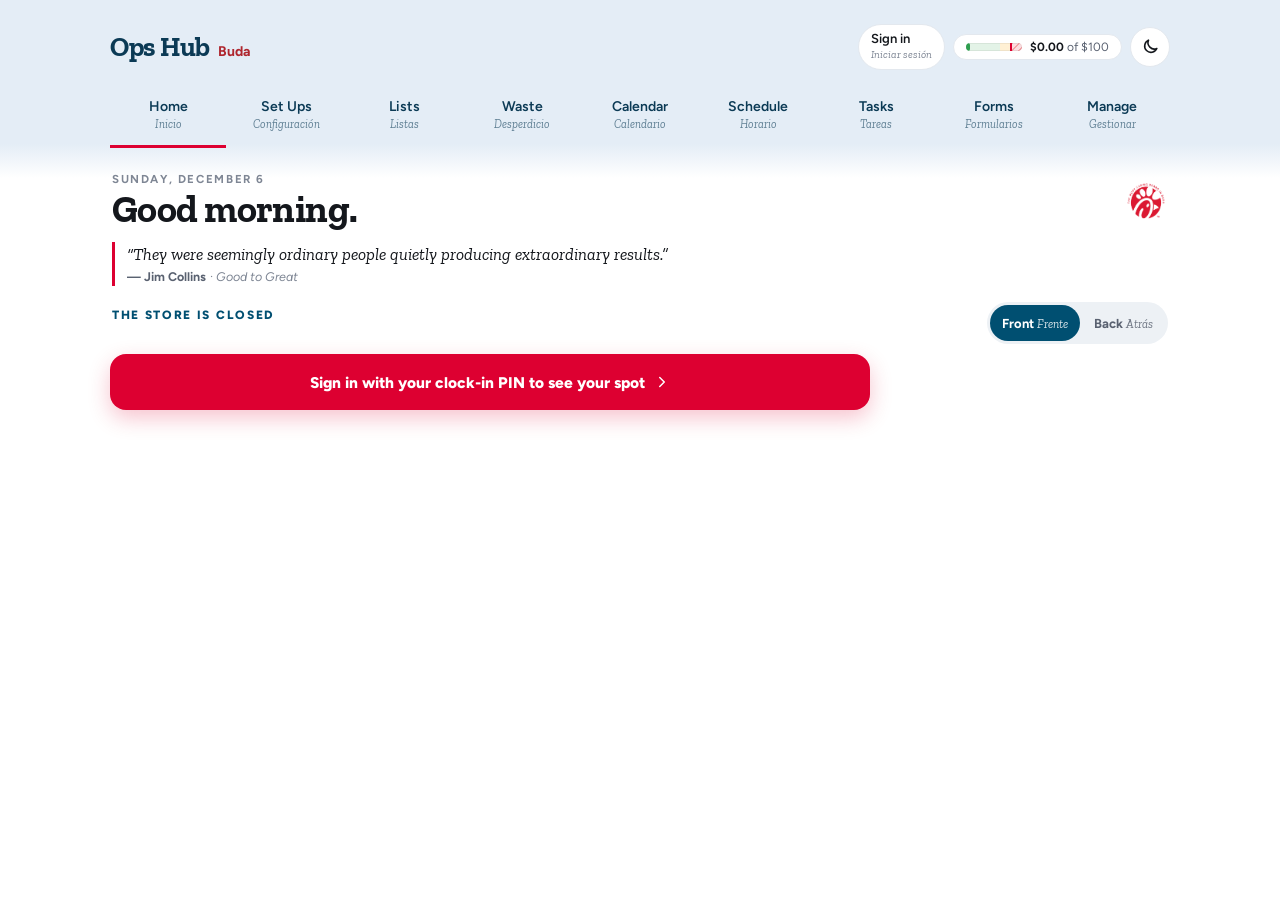
==== commit 28030158: "Merge main into view-as-and-trainer-card" ====
--- a/cfa-buda-ops-hub-complete.html
+++ b/cfa-buda-ops-hub-complete.html
@@ -42,10 +42,11 @@
 <div class="app">
 
   <div class="hdr">
-    <div class="hdr-title">
+    <!-- The title goes Home (navigation.js presses the Home tab); without the script it is a plain link to the front page. -->
+    <a class="hdr-title hdr-home" id="hdrHome" href="/" title="Home" aria-label="Ops Hub Buda, go to Home">
       <h1>Ops Hub</h1>
       <span class="location">Buda</span>
-    </div>
+    </a>
     <div class="hdr-meta" style="display:flex;align-items:center;gap:12px;">
       <span id="initialsBadge" title="Tap to change who's using this device" style="cursor:pointer;font-family:'Outfit',sans-serif;font-size:13px;font-weight:600;color:var(--text-secondary);padding:4px 10px;border:1px solid var(--border);border-radius:14px;background:var(--cfa-white);user-select:none;"></span>
       <!-- Today's waste against the daily limit, always in view (waste-log.js renderWasteMeters). Tap for the Waste tab. -->
--- a/static/css/theme-cfa.css
+++ b/static/css/theme-cfa.css
@@ -14,18 +14,48 @@
   --cfa-red:#DD0031;
   --cfa-dark-red:#AF272F;
   --cfa-navy:#004F71;
-  --cfa-white:#FFFDF9;        /* cards */
-  --cfa-bg:#F6F1E8;           /* ground */
-  --cfa-light:#FBF8F2;
-  --cfa-soft:#EBE4D8;         /* segmented controls, quiet fills */
-  --text-primary:#1C1B19;
-  --text-secondary:#5F5A52;
-  --text-tertiary:#7C766C;
-  --border:#E4DCCF;
+  --cfa-white:#FFFFFF;        /* cards */
+  --cfa-bg:#FFFFFF;           /* ground: white, the colour is in the band and the insides */
+  --cfa-light:#F6F8FA;
+  --cfa-soft:#EDF1F5;         /* segmented controls, quiet fills */
+  --text-primary:#14171C;
+  --text-secondary:#596170;
+  --text-tertiary:#7E8694;
+  --border:#E3E8EE;
   --radius:14px;
-  --success:#2E7D45;
-  --ok:#2E7D45;               /* on now, on track */
-  --ok-soft:#E5F1E8;
+  /* Status: one hue a meaning, and every shade of it comes from here
+     (Tim, Nov 4 2026: too many near-colours made the pages hard to read at
+     a glance). good = done, on time, under; warn = coming up, due, close to
+     a limit; bad = late, missing, over; info = in progress, a note. Each
+     has five strengths: the solid for chips, bars and rails; -ink for text
+     on the page; -fill for a washed background with -line as its edge;
+     -bright for text on navy or another dark card. dark.css sets the same
+     tokens for dark mode, so a rule that uses them needs no dark twin. */
+  --good:#2E7D45; --good-ink:#1F5B30; --good-fill:#E3F1E6; --good-line:#B9DCC3; --good-bright:#9FD9AE;
+  --warn:#C47A00; --warn-ink:#7A4C00; --warn-fill:#FFF1D6; --warn-line:#F0D39A; --warn-bright:#F3C76A;
+  --bad:#DD0031;  --bad-ink:#AF272F;  --bad-fill:#FBE3E4;  --bad-line:#F2B8BF;  --bad-bright:#FF8FA6;
+  --info:#004F71; --info-ink:#003B57; --info-fill:#E3EEF4; --info-line:#B5CEDC; --info-bright:#7FC1E1;
+  --off:#7E8694;  --off-ink:#596170;  --off-fill:#EDF1F5;  --off-line:#D5DBE2;
+  --success:var(--good);
+  --ok:var(--good);           /* on now, on track */
+  --ok-soft:var(--good-fill);
+  /* The day look (Tim, Nov 23 2026, "Cloud + navy band + tinted insides"):
+     a white floor and white cards that float on shadow, no tan anywhere. The
+     colour lives in two places: a navy band across the top of every page
+     (light only; dark is Midnight) and a pale blue inside each card, on its
+     rows, headers, tracks and pills. */
+  --card-shadow:0 1px 2px rgba(20,23,28,.06),0 6px 20px rgba(20,23,28,.08),0 0 0 1px rgba(20,23,28,.03);
+  /* The band (Tim, Nov 23 2026: the deep navy was too strong, so it is a pale
+     blue now with navy ink; the navy lives in the cards below). Its ink: text,
+     hover and the active tab. Its lower edge melts into the white (no line, no
+     rounded corners). Stronger options, one line each: Sky --band:#C9DDEE;
+     Steel --band:#5E87A6 with white ink (--band-ink:#FFFFFF,
+     --band-ink-2:rgba(255,255,255,.8), --band-hover:rgba(255,255,255,.1),
+     --band-accent:#FFFFFF, --band-loc:#FFE3E8). */
+  --band:#E4EDF6;
+  --band-ink:#0B3A55; --band-ink-2:rgba(11,58,85,.62); --band-hover:rgba(0,59,92,.06); --band-accent:#DD0031; --band-loc:#AF272F;
+  --inset:#F1F6FB; --inset-strong:#E4EEF7; --inset-faint:#F7FAFD; --inset-track:#DCE8F3; --inset-line:#D3E1EE;
+  --eyebrow:var(--cfa-navy);  /* section labels in small caps */
   --font-display:'Zilla Slab', Georgia, serif;
   --font-ui:'Figtree', 'DM Sans', system-ui, sans-serif;
 }
@@ -63,13 +93,13 @@
 .toggle-btn{flex:1;min-height:44px;padding:8px 16px;border:0;border-radius:999px;background:transparent;color:var(--text-primary);font-family:var(--font-ui);font-size:14px;font-weight:600;letter-spacing:0;text-transform:none;}
 .toggle-btn .sub{font-family:var(--font-display);font-style:italic;font-size:10.5px;color:var(--text-tertiary);}
 .toggle-btn:hover{border-color:transparent;}
-.toggle-btn.active{background:var(--text-primary);color:#F6F1E8;border-color:transparent;}
-.toggle-btn.active .sub{color:rgba(246,241,232,0.7);}
+.toggle-btn.active{background:var(--text-primary);color:#F4F7FA;border-color:transparent;}
+.toggle-btn.active .sub{color:rgba(244,247,250,0.7);}
 
 /* ===== Set Ups ===== */
 #positionsView{
-  --su-bg:var(--cfa-bg); --su-card:var(--cfa-white); --su-ink:#1C1B19; --su-muted:#5F5A52; --su-line:#E4DCCF; --su-soft:var(--cfa-soft);
-  --su-red:var(--cfa-red); --su-crushing:#2E7D45; --su-rise:#C47A00; --su-rise-ink:#FFFFFF; --su-notyet:#AF272F; --su-unrated:#DDD6C9;
+  --su-bg:var(--cfa-bg); --su-card:var(--cfa-white); --su-ink:#14171C; --su-muted:#596170; --su-line:#E3E8EE; --su-soft:var(--cfa-soft);
+  --su-red:var(--cfa-red); --su-crushing:var(--good); --su-rise:var(--warn); --su-rise-ink:#FFFFFF; --su-notyet:var(--bad-ink); --su-unrated:#D5DBE2;
 }
 #positionsView .su-board{font-family:var(--font-ui);}
 #positionsView .su-board h2,#positionsView .su-board h3{font-family:var(--font-display);font-weight:600;}
@@ -84,8 +114,8 @@
 .launch-subnav{display:grid;grid-template-columns:repeat(auto-fit,minmax(150px,1fr));gap:8px;padding:2px 0 14px;}
 .launch-pill{display:flex;flex-direction:column;align-items:flex-start;gap:1px;min-height:44px;padding:7px 14px;border:1px solid var(--border);border-radius:12px;background:var(--cfa-white);color:var(--text-primary);font-family:var(--font-ui);font-size:13px;font-weight:700;line-height:1.2;cursor:pointer;}
 .launch-pill span{font-family:var(--font-display);font-style:italic;font-weight:400;font-size:11px;color:var(--text-tertiary);}
-.launch-pill.active{background:var(--cfa-navy);border-color:var(--cfa-navy);color:#F6F1E8;}
-.launch-pill.active span{color:rgba(246,241,232,0.75);}
+.launch-pill.active{background:var(--cfa-navy);border-color:var(--cfa-navy);color:#F4F7FA;}
+.launch-pill.active span{color:rgba(244,247,250,0.75);}
 .launch-pill:hover:not(.active){border-color:var(--cfa-navy);}
 .week-toggle{background:var(--cfa-soft);border-radius:999px;}
 .su-week-toggle-btn,.week-toggle-btn{font-family:var(--font-ui);font-size:13px;text-transform:none;letter-spacing:0;color:var(--text-secondary);border-radius:999px;}
@@ -102,7 +132,7 @@
 .su-modebar{margin-bottom:2px;}
 .su-mode{background:var(--cfa-soft);border-radius:999px;}
 .su-mode-btn{border-radius:999px;font-family:var(--font-ui);}
-.su-mode-btn.active{background:var(--text-primary);color:#F6F1E8;box-shadow:none;}
+.su-mode-btn.active{background:var(--text-primary);color:#F4F7FA;box-shadow:none;}
 .su-print-btn{font-family:var(--font-ui);}
 
 
@@ -115,19 +145,19 @@
 .su-col-a{--sky:linear-gradient(135deg,#F4CFA8,#FBE6D2);}
 .su-col-d{--sky:linear-gradient(135deg,#C9B6E8,#EADFF7);}
 .su-col-c{--sky:linear-gradient(135deg,#2B3A52,#4A5C7A);}
-.su-dp .su-dp-banner{background:var(--su-card);border:1px solid var(--border);border-radius:16px;box-shadow:0 1px 2px rgba(28,27,25,0.04);}
+.su-dp .su-dp-banner{background:var(--su-card);border:1px solid var(--border);border-radius:16px;box-shadow:0 1px 2px rgba(20,23,28,0.04);}
 .su-dp-head{min-height:58px;padding:10px 12px;gap:12px;}
 .su-dp-art,.su-col-c .su-dp-art{width:44px;height:36px;border-radius:10px;background:var(--sky);}
 .su-dp-art svg{width:22px;}
 .su-dp-name{font-family:var(--font-display);font-weight:600;font-size:19px;line-height:1.1;}
 .su-dp-time{font-family:var(--font-ui);font-size:12.5px;font-weight:500;}
 .su-dp .su-dp-fill{font-size:12px;font-weight:700;padding:4px 10px;border-radius:999px;background:var(--cfa-soft);color:var(--text-primary);}
-.su-dp .su-dp-fill.is-short{background:#FBE3E4;color:var(--cfa-dark-red);}
+.su-dp .su-dp-fill.is-short{background:var(--bad-fill);color:var(--cfa-dark-red);}
 .su-dp .su-dp-fill .es-line{font-size:10px;font-weight:600;}
-.su-dp.is-open .su-dp-banner{border-color:transparent;box-shadow:0 0 0 2px var(--cfa-red),0 8px 20px rgba(28,27,25,0.08);}
+.su-dp.is-open .su-dp-banner{border-color:transparent;box-shadow:0 0 0 2px var(--cfa-red),0 8px 20px rgba(20,23,28,0.08);}
 .su-dp.is-open .su-dp-head{background:var(--sky);border-radius:14px 14px 0 0;}
-.su-col-c.is-open .su-dp-head{color:#F6F1E8;}
-.su-col-c.is-open .su-dp-head .su-dp-time,.su-col-c.is-open .su-dp-head .su-dp-chev{color:rgba(246,241,232,0.8);}
+.su-col-c.is-open .su-dp-head{color:#F4F7FA;}
+.su-col-c.is-open .su-dp-head .su-dp-time,.su-col-c.is-open .su-dp-head .su-dp-chev{color:rgba(244,247,250,0.8);}
 .su-dp.is-open .su-dp-fill{background:var(--cfa-white);}
 .su-dp-sub{padding:8px 12px 10px;}
 .su-dp .su-dp-lead{background:var(--cfa-white);border-color:var(--border);border-radius:999px;font-family:var(--font-ui);}
@@ -136,17 +166,17 @@
 
 /* Positions: the priority number in the serif, a thin zone stripe, calm rows */
 .su-sheet-list{padding:4px 10px 8px;}
-.su-sheet-list .su-row{background:transparent;box-shadow:inset 3px 0 0 var(--zc);border-top:1px solid #EFE8DC;border-radius:0;padding:8px 6px 8px 14px;min-height:46px;}
+.su-sheet-list .su-row{background:transparent;box-shadow:inset 3px 0 0 var(--zc);border-top:1px solid #EDF0F4;border-radius:0;padding:8px 6px 8px 14px;min-height:46px;}
 .su-sheet-list .su-row:first-child{border-top:0;}
 .su-sheet-list .su-row:hover{filter:none;background:var(--cfa-light);}
 .su-sheet-list .su-row-slot{font-family:var(--font-ui);font-size:14px;font-weight:500;color:var(--text-primary);}
-.su-row-rank{background:transparent;font-family:var(--font-display);font-size:16px;font-weight:600;color:#9A9388;min-width:20px;height:auto;margin-right:6px;}
+.su-row-rank{background:transparent;font-family:var(--font-display);font-size:16px;font-weight:600;color:#8B93A0;min-width:20px;height:auto;margin-right:6px;}
 .su-row-who{font-size:14.5px;font-weight:700;}
 .su-row-role{border-radius:6px;background:var(--cfa-soft);border-color:transparent;color:var(--text-secondary);}
-.su-sheet-list .su-row.is-needed{background:#FBE3E4;border-radius:10px;}
+.su-sheet-list .su-row.is-needed{background:var(--bad-fill);border-radius:10px;}
 .su-sheet-list .su-row.is-open:not(.is-needed){background:transparent;}
 .su-tier-dot{width:10px;height:10px;box-shadow:none;}
-.su-tier-dot.is-unrated{box-shadow:inset 0 0 0 2px #9A9388;}
+.su-tier-dot.is-unrated{box-shadow:inset 0 0 0 2px #8B93A0;}
 .su-zone-more{font-family:var(--font-ui);color:var(--text-secondary);}
 .su-tier-key{font-family:var(--font-ui);}
 
@@ -161,10 +191,10 @@
    own class, not .su-mode, which launch mode hides with the Coach switch. */
 /* The bar stays pinned to the top of the roster list as it scrolls (Tim),
    on the card's own color so names slide under it cleanly. */
-.su-roster-bar{position:sticky;top:0;z-index:2;background:var(--cfa-white);padding:0 0 10px;box-shadow:0 6px 6px -6px rgba(28,27,25,0.12);}
+.su-roster-bar{position:sticky;top:0;z-index:2;background:var(--cfa-white);padding:0 0 10px;box-shadow:0 6px 6px -6px rgba(20,23,28,0.12);}
 .su-roster-filter{display:flex;gap:3px;padding:3px;border-radius:999px;background:var(--cfa-soft);}
 .su-roster-filter-btn{flex:1;min-height:40px;padding:6px 12px;border:0;border-radius:999px;background:transparent;font-family:var(--font-ui);font-size:13px;font-weight:700;color:var(--text-secondary);font-variant-numeric:tabular-nums;cursor:pointer;}
-.su-roster-filter-btn.active{background:var(--text-primary);color:#F6F1E8;}
+.su-roster-filter-btn.active{background:var(--text-primary);color:#F4F7FA;}
 .su-roster-filter-btn.active .es{color:inherit;opacity:0.78;}
 .su-roster-bar + .su-roster-row{border-top:0;padding-top:4px;}
 .su-roster-empty{text-align:center;color:var(--text-secondary);font-family:var(--font-ui);font-size:13px;padding:20px 8px;line-height:1.5;}
@@ -182,26 +212,26 @@
 .su-break-start,.su-break-complete{display:inline-flex;align-items:center;gap:8px;min-height:40px;padding:0 16px 0 14px;border-radius:999px;font-family:var(--font-ui);font-size:13px;font-weight:700;cursor:pointer;}
 .su-break-start{border:1px solid var(--border);background:var(--cfa-white);color:var(--text-primary);}
 .su-break-start:hover{border-color:var(--cfa-red);color:var(--cfa-red);}
-.su-break-complete{border:1px solid transparent;background:#E6F2EA;color:#1E7B34;}
-.su-break-complete em{font-style:normal;font-weight:600;color:#1E7B34;opacity:0.7;}
+.su-break-complete{border:1px solid transparent;background:#E6F2EA;color:var(--good-ink);}
+.su-break-complete em{font-style:normal;font-weight:600;color:var(--good-ink);opacity:0.7;}
 .su-break-complete.is-past{cursor:default;}   /* a past day's break: shown, not changed */
 .su-break-complete:hover{background:#D4E9DB;}
-.su-break-live{display:grid;grid-template-columns:minmax(0,1fr) auto;grid-template-areas:"k done" "clock done" "back done";column-gap:14px;align-items:center;background:var(--cfa-navy);color:#F6F1E8;border-radius:16px;padding:12px 14px 12px 16px;}
-.su-break-k{grid-area:k;font-size:11px;font-weight:700;letter-spacing:0.1em;text-transform:uppercase;color:rgba(246,241,232,0.78);}
+.su-break-live{display:grid;grid-template-columns:minmax(0,1fr) auto;grid-template-areas:"k done" "clock done" "back done";column-gap:14px;align-items:center;background:var(--cfa-navy);color:#F4F7FA;border-radius:16px;padding:12px 14px 12px 16px;}
+.su-break-k{grid-area:k;font-size:11px;font-weight:700;letter-spacing:0.1em;text-transform:uppercase;color:rgba(244,247,250,0.78);}
 .su-break-clock{grid-area:clock;font-family:var(--font-display);font-weight:700;font-size:36px;line-height:1.05;letter-spacing:-0.02em;font-variant-numeric:tabular-nums;margin:2px 0;}
-.su-break-back{grid-area:back;font-size:12.5px;color:rgba(246,241,232,0.78);}
-.su-break-done{grid-area:done;min-height:40px;padding:0 18px;border-radius:999px;border:1px solid rgba(246,241,232,0.55);background:transparent;color:#F6F1E8;font-family:var(--font-ui);font-size:13px;font-weight:700;cursor:pointer;}
-.su-break-done:hover{background:#F6F1E8;color:var(--cfa-navy);}
+.su-break-back{grid-area:back;font-size:12.5px;color:rgba(244,247,250,0.78);}
+.su-break-done{grid-area:done;min-height:40px;padding:0 18px;border-radius:999px;border:1px solid rgba(244,247,250,0.55);background:transparent;color:#F4F7FA;font-family:var(--font-ui);font-size:13px;font-weight:700;cursor:pointer;}
+.su-break-done:hover{background:#F4F7FA;color:var(--cfa-navy);}
 
 /* Coach view: the game plan and the tool bar in Chick-fil-A navy */
 #positionsView .su-plan{background:var(--cfa-navy);}
 #positionsView .su-plan-head h2{font-family:var(--font-display);font-weight:600;font-size:22px;}
-#positionsView .su-plan-facts,#positionsView .su-plan-line em{color:rgba(246,241,232,0.78);}
+#positionsView .su-plan-facts,#positionsView .su-plan-line em{color:rgba(244,247,250,0.78);}
 #positionsView .su-plan-tag.is-open{color:var(--cfa-navy);}
 #positionsView .su-chip{background:var(--cfa-white);border:1px solid var(--border);font-family:var(--font-ui);}
 #positionsView .su-chip.active{background:var(--cfa-navy);border-color:var(--cfa-navy);}
 #positionsView .su-tool{background:var(--cfa-navy);font-family:var(--font-ui);}
-#positionsView .su-tool:hover,#positionsView .su-tool.active{background:#003B57;}
+#positionsView .su-tool:hover,#positionsView .su-tool.active{background:var(--info-ink);}
 #positionsView .su-zone{background:var(--cfa-white);border:1px solid var(--border);}
 #positionsView .su-zone-head h3,#positionsView .su-sheet-title h2{font-family:var(--font-display);font-weight:600;}
 #positionsView .su-sheet-head h2{font-family:var(--font-display);font-weight:600;}
@@ -212,7 +242,7 @@
 #positionsView .su-daytype.su-game,#positionsView .su-daytype-btn.su-game{background:var(--cfa-red);}
 
 /* The person picker: a quick bottom sheet, names best fit first */
-.overlay{background:rgba(28,27,25,0.38);backdrop-filter:none;-webkit-backdrop-filter:none;}
+.overlay{background:rgba(20,23,28,0.38);backdrop-filter:none;-webkit-backdrop-filter:none;}
 .su-pick .sheet{border-radius:22px 22px 0 0;padding:14px 18px calc(16px + env(safe-area-inset-bottom));max-width:520px;animation:su-pick-in .18s ease-out;will-change:transform;}
 @keyframes su-pick-in{from{transform:translateY(24px);}to{transform:translateY(0);}}
 /* On a tablet the picker sits a fixed way down from the top, not centered: a
@@ -221,7 +251,7 @@
 @media (min-width:720px){ .su-pick{align-items:flex-start;padding-top:56px;} .su-pick .sheet{border-radius:22px;padding-bottom:18px;max-height:calc(100% - 80px);} }
 .su-pick-head{display:flex;align-items:flex-start;justify-content:space-between;gap:12px;margin-bottom:10px;}
 .su-pick-head::before{content:"";position:absolute;left:50%;top:6px;width:40px;height:4px;margin-left:-20px;border-radius:999px;background:var(--cfa-soft);}
-.su-pick .sheet{position:relative;--su-crushing:#2E7D45;--su-rise:#C47A00;--su-notyet:#AF272F;--su-bg:var(--cfa-light);--su-ink:var(--text-primary);}
+.su-pick .sheet{position:relative;--su-crushing:var(--good);--su-rise:var(--warn);--su-notyet:var(--bad-ink);--su-bg:var(--cfa-light);--su-ink:var(--text-primary);}
 .su-pick .su-tier-dot{margin-right:9px;}
 .pos-option-who{display:flex;flex-wrap:wrap;align-items:center;gap:2px 8px;min-width:0;}
 .pos-option-whens{flex-basis:100%;padding-left:19px;display:flex;flex-wrap:wrap;gap:2px 10px;}
@@ -231,7 +261,7 @@
 .su-pick-kicker{display:block;font-family:var(--font-ui);font-size:11px;font-weight:600;letter-spacing:0.12em;text-transform:uppercase;color:var(--text-secondary);margin-top:8px;}
 .su-pick .sheet h2{font-family:var(--font-display);font-size:22px;font-weight:600;text-transform:none;letter-spacing:0;margin:2px 0 0;color:var(--text-primary);}
 .su-pick .su-sheet-close{background:var(--cfa-light);color:var(--text-primary);margin-top:4px;}
-.su-pick-note{font-family:var(--font-ui);font-size:13px;color:#1F5B30;background:#E3F1E6;border-radius:12px;padding:8px 12px;margin-bottom:10px;}
+.su-pick-note{font-family:var(--font-ui);font-size:13px;color:var(--good-ink);background:#E3F1E6;border-radius:12px;padding:8px 12px;margin-bottom:10px;}
 .su-pick-search{width:100%;box-sizing:border-box;min-height:44px;padding:8px 14px;border:1px solid var(--border);border-radius:12px;background:var(--cfa-light);font-family:var(--font-ui);font-size:15px;color:var(--text-primary);margin-bottom:8px;-webkit-appearance:none;}
 .su-pick-search:focus{outline:none;border-color:var(--cfa-navy);background:var(--cfa-white);}
 .su-pick .pos-option-list{max-height:min(52vh,420px);border:1px solid var(--border);border-radius:14px;background:var(--cfa-white);}
@@ -252,11 +282,11 @@
 /* Know the Numbers on the daypart card */
 .su-dp-nums{display:flex;flex-wrap:wrap;gap:4px 14px;padding:0 14px 8px;margin-top:-4px;font-family:var(--font-ui);font-size:12.5px;color:var(--text-secondary);cursor:pointer;}
 .su-dp-nums b{font-family:var(--font-display);font-size:14px;color:var(--text-primary);font-weight:600;}
-.su-dp-num.is-event{color:#7A4C00;font-weight:600;flex:0 0 100%;min-width:0;line-height:1.35;overflow-wrap:anywhere;}
+.su-dp-num.is-event{color:var(--warn-ink);font-weight:600;flex:0 0 100%;min-width:0;line-height:1.35;overflow-wrap:anywhere;}
 .su-dp-ev{display:inline-block;max-width:100%;}
 .su-col-c.is-open .su-dp-nums{color:inherit;}
 .su-dp.is-open .su-dp-nums{background:var(--sky);padding-top:0;margin-top:-6px;padding-bottom:10px;}
-.su-col-c.is-open .su-dp-nums,.su-col-c.is-open .su-dp-nums b{color:#F6F1E8;} .su-col-c.is-open .su-dp-num.is-event{color:#FFD9A0;}
+.su-col-c.is-open .su-dp-nums,.su-col-c.is-open .su-dp-nums b{color:#F4F7FA;} .su-col-c.is-open .su-dp-num.is-event{color:var(--warn-bright);}
 
 /* ===== Home: the greeting and the quote (culture first), on the page's own ground =====
    Was a navy card; since Nov 21 2026 (Tim: more dynamic, easier to take
@@ -280,17 +310,17 @@
 @media (min-width:860px){ .home-greeting{font-size:38px;} .home-quote{font-size:17px;} .home-quote-box{max-width:820px;} }
 
 /* ===== Waste: the scoreboard card in navy; tiles only take color once something is logged ===== */
-.wt-today{background:var(--cfa-navy);color:#F6F1E8;border:0;border-radius:20px;padding:16px 16px 14px;}
-.wt-amt{font-family:var(--font-display);font-weight:700;font-size:44px;letter-spacing:-0.02em;color:#F6F1E8;}
-.wt-sub{color:rgba(246,241,232,0.8);} .wt-sub b{color:#fff;} .wt-sub i{color:rgba(246,241,232,0.7);}
+.wt-today{background:var(--cfa-navy);color:#F4F7FA;border:0;border-radius:20px;padding:16px 16px 14px;}
+.wt-amt{font-family:var(--font-display);font-weight:700;font-size:44px;letter-spacing:-0.02em;color:#F4F7FA;}
+.wt-sub{color:rgba(244,247,250,0.8);} .wt-sub b{color:#fff;} .wt-sub i{color:rgba(244,247,250,0.7);}
 .wt-today .hw-tube{background:linear-gradient(to right,rgba(46,125,69,0.35) 0 60%,rgba(196,122,0,0.35) 60% 80%,rgba(221,0,49,0.45) 80%);box-shadow:none;}
-.wt-today .hw-tube.is-under .hw-fill{background:#5BBF78;}
-.wt-today .hw-tube.is-close .hw-fill{background:#F2B04E;}
-.wt-today .hw-tube.is-over .hw-fill{background:#FF6B85;}
-.wt-today .hw-limit{background:#FF6B85;}
-.wt-today .hw-ticks{color:rgba(246,241,232,0.7);} .wt-today .hw-ticks span.is-limit{color:#FFA3B4;}
-.wt-today-foot{color:rgba(246,241,232,0.85);} .wt-today-foot b{color:#fff;}
-.wt-sides span{background:rgba(246,241,232,0.12);color:#F6F1E8;}
+.wt-today .hw-tube.is-under .hw-fill{background:var(--good);}
+.wt-today .hw-tube.is-close .hw-fill{background:var(--warn);}
+.wt-today .hw-tube.is-over .hw-fill{background:var(--bad);}
+.wt-today .hw-limit{background:var(--bad-bright);}
+.wt-today .hw-ticks{color:rgba(244,247,250,0.7);} .wt-today .hw-ticks span.is-limit{color:var(--bad-bright);}
+.wt-today-foot{color:rgba(244,247,250,0.85);} .wt-today-foot b{color:#fff;}
+.wt-sides span{background:rgba(244,247,250,0.12);color:#F4F7FA;}
 .wt-sides span.is-on{background:var(--cfa-red);color:#fff;}
 .wt-chip{font-family:var(--font-ui);font-size:13px;min-height:36px;padding:7px 14px;}
 .wt-chip.is-on{background:var(--text-primary);border-color:var(--text-primary);}
@@ -298,7 +328,7 @@
 .wt-cat-h{font-size:11px;font-weight:600;letter-spacing:0.12em;color:var(--text-secondary);}
 .wt-tile{border-radius:18px;min-height:136px;}
 .wt-tile.is-zero{background:var(--cfa-white);color:var(--text-primary);border:1px solid var(--border);}
-.wt-tile.is-zero .wt-n{color:#C9C2B5;opacity:1;}
+.wt-tile.is-zero .wt-n{color:#C4CBD4;opacity:1;}
 .wt-tile.is-zero .wt-u,.wt-tile.is-zero .wt-es,.wt-tile.is-zero .wt-p{color:var(--text-tertiary);opacity:1;}
 .wt-n{font-family:var(--font-display);font-weight:700;font-size:46px;letter-spacing:-0.02em;}
 .wt-nm{font-family:var(--font-ui);font-size:15px;}
@@ -327,7 +357,7 @@
 .zone-overall-pct.high{color:var(--success);}
 
 /* ===== Zone Reset & Walkthroughs ===== */
-#zoneresetView{--su-card:var(--cfa-white);--su-ink:#1C1B19;--su-muted:#5F5A52;--su-line:#E4DCCF;}
+#zoneresetView{--su-card:var(--cfa-white);--su-ink:#14171C;--su-muted:#596170;--su-line:#E3E8EE;}
 .su-dp.is-now:not(.is-open) .su-dp-banner{border-color:var(--cfa-red);}
 .checklist-item input[type="checkbox"]{accent-color:var(--cfa-navy);width:20px;height:20px;}
 .checklist-cat{font-family:var(--font-ui);font-size:11px;font-weight:600;letter-spacing:0.12em;color:var(--text-secondary);}
@@ -369,16 +399,16 @@
 .denom-row input{font-family:var(--font-ui);border:1px solid var(--border);border-radius:10px;}
 .denom-row input:focus{border-color:var(--cfa-navy);}
 .denom-sub.is-warn{color:var(--cfa-red);}
-.safe-total-banner{background:var(--cfa-navy);border:0;border-radius:16px;color:#F6F1E8;}
-.safe-total-label{color:rgba(246,241,232,0.75);font-family:var(--font-ui);letter-spacing:0.12em;}
-.safe-total-value{font-family:var(--font-display);font-weight:700;font-size:40px;color:#F6F1E8;}
-.safe-total-target{color:rgba(246,241,232,0.8);}
+.safe-total-banner{background:var(--cfa-navy);border:0;border-radius:16px;color:#F4F7FA;}
+.safe-total-label{color:rgba(244,247,250,0.75);font-family:var(--font-ui);letter-spacing:0.12em;}
+.safe-total-value{font-family:var(--font-display);font-weight:700;font-size:40px;color:#F4F7FA;}
+.safe-total-target{color:rgba(244,247,250,0.8);}
 .safe-log-entry{background:var(--cfa-light);border-radius:14px;}
 .safe-log-shift{font-family:var(--font-ui);}
 .safe-log-total{font-family:var(--font-display);font-size:20px;font-weight:700;color:var(--text-primary);}
-.safe-log-variance.balanced{background:#E3F1E6;color:#1F5B30;}
-.safe-log-variance.over{background:#DCEBF3;color:var(--cfa-navy);}
-.safe-log-variance.short{background:#FBE3E4;color:var(--cfa-dark-red);}
+.safe-log-variance.balanced{background:#E3F1E6;color:var(--good-ink);}
+.safe-log-variance.over{background:var(--info-fill);color:var(--cfa-navy);}
+.safe-log-variance.short{background:var(--bad-fill);color:var(--cfa-dark-red);}
 .safe-log-private{border-radius:12px;font-family:var(--font-ui);}
 /* Fixes found in the pass: the two-column denomination grids overflowed the
    card on a phone (number inputs kept their intrinsic width, so the right
@@ -394,26 +424,26 @@
 /* ===== Scoreboard ===== */
 .sb-subtabs{background:var(--cfa-soft);border-radius:999px;padding:3px;gap:0;}
 .sb-subtab-btn{border-radius:999px;font-family:var(--font-ui);font-size:13px;font-weight:600;text-transform:none;letter-spacing:0;color:var(--text-primary);min-height:40px;}
-.sb-subtab-btn.active{background:var(--text-primary);color:#F6F1E8;}
+.sb-subtab-btn.active{background:var(--text-primary);color:#F4F7FA;}
 .sb-section-label{font-family:var(--font-ui);font-size:11px !important;font-weight:600 !important;letter-spacing:0.12em !important;color:var(--text-secondary) !important;}
 /* Today's waste: the navy stats card with the thermometer */
-.waste-today-card{background:var(--cfa-navy);color:#F6F1E8;border-color:transparent;}
-.waste-today-card h3,.waste-today-card .sub,.waste-today-card .waste-hero-total,.waste-today-card .wt-left b{color:#F6F1E8;}
-.waste-today-card .sub,.waste-today-card .waste-hero-target,.waste-today-card .wt-left,.waste-today-card .wt-hint,.waste-today-card .wt-tick{color:rgba(246,241,232,0.78);}
-.waste-today-card .wt-tick.is-limit{color:#FFA3B4;}
+.waste-today-card{background:var(--cfa-navy);color:#F4F7FA;border-color:transparent;}
+.waste-today-card h3,.waste-today-card .sub,.waste-today-card .waste-hero-total,.waste-today-card .wt-left b{color:#F4F7FA;}
+.waste-today-card .sub,.waste-today-card .waste-hero-target,.waste-today-card .wt-left,.waste-today-card .wt-hint,.waste-today-card .wt-tick{color:rgba(244,247,250,0.78);}
+.waste-today-card .wt-tick.is-limit{color:var(--bad-bright);}
 .waste-today-card .waste-hero-total{font-family:var(--font-display);font-weight:700;font-size:56px;letter-spacing:-0.02em;}
-.waste-today-card .wt-limit{border-top-color:#FF6B85;}
-.waste-today-card .stat-card{background:rgba(246,241,232,0.08);border-color:rgba(246,241,232,0.14);border-radius:14px;box-shadow:none;padding:12px 14px;}
-.waste-today-card .stat-card .label{font-family:var(--font-ui);color:rgba(246,241,232,0.7);letter-spacing:0.12em;}
-.waste-today-card .stat-card .value{font-family:var(--font-display);font-weight:600;font-size:28px;color:#F6F1E8;margin-top:4px;}
+.waste-today-card .wt-limit{border-top-color:var(--bad-bright);}
+.waste-today-card .stat-card{background:rgba(244,247,250,0.08);border-color:rgba(244,247,250,0.14);border-radius:14px;box-shadow:none;padding:12px 14px;}
+.waste-today-card .stat-card .label{font-family:var(--font-ui);color:rgba(244,247,250,0.7);letter-spacing:0.12em;}
+.waste-today-card .stat-card .value{font-family:var(--font-display);font-weight:600;font-size:28px;color:#F4F7FA;margin-top:4px;}
 .waste-today-card .bar-list{background:transparent;border:0;padding:0;}
-.waste-today-card .bar-item .bi-top .bn{color:#F6F1E8;}
-.waste-today-card .bar-item .bi-top .bv{font-family:var(--font-display);font-size:14px;color:#F6F1E8;}
-.waste-today-card .bar-track{background:rgba(246,241,232,0.14);}
+.waste-today-card .bar-item .bi-top .bn{color:#F4F7FA;}
+.waste-today-card .bar-item .bi-top .bv{font-family:var(--font-display);font-size:14px;color:#F4F7FA;}
+.waste-today-card .bar-track{background:rgba(244,247,250,0.14);}
 .waste-today-card .bar-fill{background:var(--cfa-red);}
-.waste-today-card .sync-status{color:rgba(246,241,232,0.7);}
-.waste-today-card .btn,.waste-today-card .btn-secondary{background:rgba(246,241,232,0.12);color:#F6F1E8;border:1px solid rgba(246,241,232,0.2);min-height:38px;}
-.waste-today-card .btn:hover{background:rgba(246,241,232,0.2);}
+.waste-today-card .sync-status{color:rgba(244,247,250,0.7);}
+.waste-today-card .btn,.waste-today-card .btn-secondary{background:rgba(244,247,250,0.12);color:#F4F7FA;border:1px solid rgba(244,247,250,0.2);min-height:38px;}
+.waste-today-card .btn:hover{background:rgba(244,247,250,0.2);}
 /* Streaks as rings: --p is 0–1 of a full open week (waste-log.js) */
 .streak-display{--p:0;position:relative;background:var(--cfa-white);border:1px solid var(--border);border-radius:16px;padding:22px 10px 18px;}
 .streak-display > div:first-child{font-family:var(--font-ui);font-size:11px !important;letter-spacing:0.12em;font-weight:600 !important;color:var(--text-secondary) !important;}
@@ -450,8 +480,8 @@
 .gx-satisfaction-ring{background:conic-gradient(var(--cfa-navy) var(--gx-ring,0%),var(--cfa-soft) 0);}
 .gx-satisfaction-ring-inner{background:var(--cfa-white);}
 .gx-satisfaction-ring-value{font-family:var(--font-display);font-weight:700;color:var(--cfa-navy);}
-.gx-opportunities{background:var(--cfa-light);border-left:3px solid #C47A00;border-radius:12px;}
-.gx-opportunities-title{color:#7A4C00;font-family:var(--font-ui);letter-spacing:0.1em;}
+.gx-opportunities{background:var(--cfa-light);border-left:3px solid var(--warn);border-radius:12px;}
+.gx-opportunities-title{color:var(--warn-ink);font-family:var(--font-ui);letter-spacing:0.1em;}
 .gx-opportunities-list{font-family:var(--font-ui);font-size:13px;}
 /* LX: the metrics table */
 .metrics-table{border-radius:14px;overflow:hidden;}
@@ -461,7 +491,7 @@
 .metrics-table tbody tr:hover{background:var(--cfa-light);}
 .metric-value{font-family:var(--font-display);font-size:16px;font-weight:700;color:var(--text-primary);}
 .sb-h2{font-family:var(--font-display);font-size:22px;font-weight:600;margin:0 0 14px;color:var(--text-primary);}
-.waste-today-card .bar-list > div[style]{color:rgba(246,241,232,0.75) !important;}
+.waste-today-card .bar-list > div[style]{color:rgba(244,247,250,0.75) !important;}
 
 /* ===== Experience hubs: Guest Obsession, TX, LX ===== */
 .content-hub-placeholder h3{font-family:var(--font-display);font-size:20px;font-weight:600;}
@@ -472,7 +502,7 @@
 .pillar-header{background:var(--cfa-white);padding:14px 16px;}
 .pillar-header:hover{filter:none;background:var(--cfa-light);}
 .pillar-title{font-family:var(--font-display);font-size:18px;font-weight:600;gap:12px;}
-.pillar-icon{display:inline-flex;align-items:center;justify-content:center;width:32px;height:32px;border-radius:50%;background:var(--cfa-navy);color:#F6F1E8;font-family:var(--font-display);font-size:15px;font-weight:600;flex:0 0 auto;}
+.pillar-icon{display:inline-flex;align-items:center;justify-content:center;width:32px;height:32px;border-radius:50%;background:var(--cfa-navy);color:#F4F7FA;font-family:var(--font-display);font-size:15px;font-weight:600;flex:0 0 auto;}
 .pillar-toggle{color:var(--text-tertiary);font-size:14px;}
 .pillar-content{background:var(--cfa-light);}
 .pillar-label{font-family:var(--font-ui);font-size:11px;letter-spacing:0.12em;color:var(--text-secondary);font-weight:600;}
@@ -505,10 +535,10 @@
 .tx-event-card,.tx-trial-card,.tx-cert-card{background:var(--cfa-light);border-radius:12px;padding:12px 14px;}
 .tx-event-card{border-left:3px solid var(--cfa-navy);}
 .tx-event-date{font-family:var(--font-ui);color:var(--cfa-navy);letter-spacing:0.1em;}
-.tx-trial-card{border-left:3px solid #C47A00;}
-.tx-trial-date{color:#7A4C00;}
+.tx-trial-card{border-left:3px solid var(--warn);}
+.tx-trial-date{color:var(--warn-ink);}
 .tx-cert-card{border-left:3px solid var(--success);}
-.tx-cert-level{color:#1F5B30;}
+.tx-cert-level{color:var(--good-ink);}
 .tx-event-name,.tx-trial-name,.tx-cert-name{font-family:var(--font-ui);font-size:14px;}
 .growth-pill{border-radius:12px;min-height:52px;}
 .growth-pill:hover{transform:none;}
@@ -561,7 +591,7 @@
 .launch-setting input{accent-color:var(--cfa-navy);}
 /* Data Uploads */
 .du-summary{font-family:var(--font-display);font-size:18px;font-weight:600;color:var(--success);}
-.du-summary.has-due{color:#7A4C00;}
+.du-summary.has-due{color:var(--warn-ink);}
 .du-drop{border:2px dashed var(--border);border-radius:16px;background:var(--cfa-white);}
 .du-drop.is-over{border-color:var(--cfa-navy);background:var(--cfa-light);}
 .du-drop-main{font-family:var(--font-ui);}
@@ -569,14 +599,14 @@
 .du-row-icon:empty{display:none;}
 .du-row-name{font-family:var(--font-ui);font-size:14px;}
 .du-status{font-family:var(--font-ui);}
-.du-status.is-fresh{background:#E3F1E6;color:#1F5B30;}
-.du-status.is-due{background:#FBEFD6;color:#7A4C00;}
-.du-status.is-overdue{background:#FBE3E4;color:var(--cfa-dark-red);}
+.du-status.is-fresh{background:#E3F1E6;color:var(--good-ink);}
+.du-status.is-due{background:var(--warn-fill);color:var(--warn-ink);}
+.du-status.is-overdue{background:var(--bad-fill);color:var(--cfa-dark-red);}
 .du-row-upload{border-radius:999px;font-family:var(--font-ui);font-weight:600;}
 .du-row-upload:focus-within{outline-color:var(--cfa-navy);}
 .du-result{border-radius:10px;}
 .du-result.is-error{border-left-color:var(--cfa-dark-red);} .du-result.is-error div{color:var(--cfa-dark-red);}
-.du-pending{border-radius:14px;background:var(--cfa-light);border-color:#E6D3A0;}
+.du-pending{border-radius:14px;background:var(--cfa-light);border-color:var(--warn-line);}
 .du-chip{border-radius:10px;font-family:var(--font-ui);}
 .du-chip:focus-visible{outline-color:var(--cfa-navy);}
 .du-cal{border-radius:14px;}
@@ -605,15 +635,15 @@
 .ag-hero-num span{font-family:var(--font-ui);font-size:16px;}
 .ag-trend-title{font-family:var(--font-ui);}
 .ag-col-bar{background:var(--cfa-navy);}
-.ag-col:not(.is-now) .ag-col-bar{background:#7FA3B8;}
+.ag-col:not(.is-now) .ag-col-bar{background:var(--info-line);}
 .ag-col-val{font-family:var(--font-display);font-size:13px;}
 .ag-trend-none{border-radius:12px;background:var(--cfa-light);}
-.ag-warn{border-radius:12px;background:#FBEFD6;color:#7A4C00;}
+.ag-warn{border-radius:12px;background:var(--warn-fill);color:var(--warn-ink);}
 .ag-h{font-family:var(--font-display);font-size:17px;font-weight:600;}
 .ag-row{border-radius:12px;}
 .ag-count{font-family:var(--font-display);font-size:14px;}
 .ag-miss{background:var(--cfa-light);}
-.ag-seg.is-below{background:#C47A00;}
+.ag-seg.is-below{background:var(--warn);}
 .ag-done{font-size:13px;}
 
 /* ===== Forecast (Sales & Labor) ===== */
@@ -627,7 +657,7 @@
 .fc-strong{font-weight:700;}
 .fc-tabs{display:flex;gap:0;background:var(--cfa-soft);border-radius:999px;padding:3px;margin-bottom:18px;overflow-x:auto;}
 .fc-tab{flex:1;white-space:nowrap;border:0;border-radius:999px;padding:9px 12px;min-height:40px;font-family:var(--font-ui);font-size:13px;font-weight:600;color:var(--text-primary);background:transparent;cursor:pointer;}
-.fc-tab.active{background:var(--text-primary);color:#F6F1E8;}
+.fc-tab.active{background:var(--text-primary);color:#F4F7FA;}
 .fc-panel{display:none;} .fc-panel.active{display:block;}
 .fc-gate h3{font-family:var(--font-display);font-size:20px;font-weight:600;margin:0 0 8px;}
 .fc-gate p{font-size:14px;color:var(--text-secondary);line-height:1.55;margin:0 0 14px;}
@@ -656,15 +686,15 @@
 .fc-field input,.fc-field select{font-family:var(--font-ui);font-size:15px;min-height:42px;padding:8px 12px;border:1px solid var(--border);border-radius:12px;background:var(--cfa-white);color:var(--text-primary);width:100%;box-sizing:border-box;min-width:0;}
 .fc-field input:focus,.fc-field select:focus{outline:none;border-color:var(--cfa-navy);}
 /* The navy summary card */
-.fc-summary{display:grid;grid-template-columns:1fr 1.3fr;gap:18px;background:var(--cfa-navy);color:#F6F1E8;border-radius:20px;padding:20px 22px;margin-bottom:14px;}
-.fc-sum-label{font-size:11px;font-weight:600;letter-spacing:0.12em;text-transform:uppercase;color:rgba(246,241,232,0.72);}
+.fc-summary{display:grid;grid-template-columns:1fr 1.3fr;gap:18px;background:var(--cfa-navy);color:#F4F7FA;border-radius:20px;padding:20px 22px;margin-bottom:14px;}
+.fc-sum-label{font-size:11px;font-weight:600;letter-spacing:0.12em;text-transform:uppercase;color:rgba(244,247,250,0.72);}
 .fc-sum-hero{font-family:var(--font-display);font-weight:700;font-size:52px;line-height:1.05;letter-spacing:-0.02em;margin:6px 0 4px;}
-.fc-sum-foot{font-size:13px;color:rgba(246,241,232,0.85);}
+.fc-sum-foot{font-size:13px;color:rgba(244,247,250,0.85);}
 .fc-sum-stats{display:grid;grid-template-columns:repeat(auto-fit,minmax(118px,1fr));gap:10px;align-content:center;}
-.fc-sum-stat{background:rgba(246,241,232,0.08);border:1px solid rgba(246,241,232,0.14);border-radius:14px;padding:12px 14px;min-width:0;}
-.fc-sum-stat .label{font-size:10px;font-weight:600;letter-spacing:0.12em;text-transform:uppercase;color:rgba(246,241,232,0.7);}
+.fc-sum-stat{background:rgba(244,247,250,0.08);border:1px solid rgba(244,247,250,0.14);border-radius:14px;padding:12px 14px;min-width:0;}
+.fc-sum-stat .label{font-size:10px;font-weight:600;letter-spacing:0.12em;text-transform:uppercase;color:rgba(244,247,250,0.7);}
 .fc-sum-stat .value{font-family:var(--font-display);font-weight:600;font-size:26px;margin-top:4px;}
-.fc-sum-stat .note{font-size:11px;color:rgba(246,241,232,0.7);margin-top:4px;line-height:1.35;}
+.fc-sum-stat .note{font-size:11px;color:rgba(244,247,250,0.7);margin-top:4px;line-height:1.35;}
 /* Adjust every day */
 .fc-adjust{margin-bottom:14px;}
 .fc-adjust-head{display:flex;flex-wrap:wrap;align-items:baseline;gap:4px 12px;margin-bottom:10px;}
@@ -687,7 +717,7 @@
 .fc-table .fc-num{text-align:right;font-variant-numeric:tabular-nums;}
 .fc-table th.fc-num{text-align:right;}
 .fc-table .is-up{color:var(--success);} .fc-table .is-down{color:var(--cfa-dark-red);}
-.fc-table tr.is-adjusted td{background:#FBF4E3;}
+.fc-table tr.is-adjusted td{background:var(--warn-fill);}
 .fc-table tr.is-closed td{color:var(--text-tertiary);}
 .fc-adjcell{display:inline-flex;align-items:center;gap:4px;}
 .fc-step{width:30px;height:30px;border-radius:999px;border:1px solid var(--border);background:var(--cfa-white);font-size:16px;line-height:1;cursor:pointer;color:var(--text-primary);}
@@ -696,10 +726,10 @@
 .fc-adj:focus{outline:none;border-color:var(--cfa-navy);}
 .fc-pill{display:inline-flex;align-items:center;gap:4px;font-size:12px;font-weight:600;padding:3px 10px;border-radius:999px;background:var(--cfa-soft);color:var(--text-secondary);}
 .fc-pill svg{width:12px;height:12px;}
-.fc-pill.is-good{background:#E3F1E6;color:#1F5B30;} .fc-pill.is-warn{background:#FBEFD6;color:#7A4C00;} .fc-pill.is-bad{background:#FBE3E4;color:var(--cfa-dark-red);}
+.fc-pill.is-good{background:#E3F1E6;color:var(--good-ink);} .fc-pill.is-warn{background:var(--warn-fill);color:var(--warn-ink);} .fc-pill.is-bad{background:var(--bad-fill);color:var(--cfa-dark-red);}
 .fc-actions{display:flex;flex-wrap:wrap;align-items:center;gap:10px;margin:4px 0 16px;}
 .fc-actions .btn{width:auto;margin:0;}
-.fc-note-wide{flex-basis:100%;color:#7A4C00;}
+.fc-note-wide{flex-basis:100%;color:var(--warn-ink);}
 .fc-note-wide.is-info{color:var(--text-secondary);}
 .fc-danger{border-color:var(--cfa-dark-red);color:var(--cfa-dark-red);}
 .fc-compare{margin-bottom:14px;} .fc-compare h3 .sub{margin-left:6px;} .fc-compare .fc-muted{display:block;margin-top:8px;}
@@ -707,7 +737,7 @@
 .fc-left{margin-bottom:14px;} .fc-left h3 .sub{margin-left:6px;}
 .fc-check{display:flex;gap:10px;align-items:flex-start;font-size:13px;color:var(--text-secondary);line-height:1.5;margin:0 0 12px;}
 .fc-check input{accent-color:var(--cfa-navy);width:18px;height:18px;flex:none;margin-top:2px;}
-.fc-event{display:block;font-size:11px;color:#7A4C00;white-space:normal;max-width:180px;line-height:1.3;}
+.fc-event{display:block;font-size:11px;color:var(--warn-ink);white-space:normal;max-width:180px;line-height:1.3;}
 /* KPI cards */
 .fc-kpis{display:grid;grid-template-columns:repeat(auto-fit,minmax(170px,1fr));gap:12px;margin-bottom:14px;}
 .fc-kpis-3{grid-template-columns:repeat(3,1fr);}
@@ -717,7 +747,7 @@
 .fc-kpi-label{font-size:11px;font-weight:600;letter-spacing:0.1em;text-transform:uppercase;color:var(--text-secondary);}
 .fc-kpi-value{font-family:var(--font-display);font-weight:700;font-size:28px;margin-top:4px;color:var(--text-primary);}
 .fc-kpi-note{font-size:12px;color:var(--text-tertiary);margin-top:4px;}
-.fc-kpi-value.is-up,.fc-kpi-value.is-good{color:var(--success);} .fc-kpi-value.is-down,.fc-kpi-value.is-bad{color:var(--cfa-dark-red);} .fc-kpi-value.is-warn{color:#7A4C00;}
+.fc-kpi-value.is-up,.fc-kpi-value.is-good{color:var(--success);} .fc-kpi-value.is-down,.fc-kpi-value.is-bad{color:var(--cfa-dark-red);} .fc-kpi-value.is-warn{color:var(--warn-ink);}
 /* Charts */
 .fc-chart-card{margin-bottom:14px;}
 .fc-chart-card h3{display:flex;align-items:center;gap:8px;margin-bottom:6px;}
@@ -730,7 +760,7 @@
 .fc-two{display:grid;grid-template-columns:1fr 1fr;gap:14px;}
 .fc-minis{display:grid;grid-template-columns:repeat(auto-fill,minmax(260px,1fr));gap:14px;}
 .fc-empty{font-size:13px;color:var(--text-tertiary);margin:6px 0;}
-.fc-tip{position:fixed;z-index:60;pointer-events:none;background:var(--text-primary);color:#F6F1E8;font-family:var(--font-ui);font-size:12px;padding:6px 10px;border-radius:10px;white-space:nowrap;}
+.fc-tip{position:fixed;z-index:60;pointer-events:none;background:var(--text-primary);color:#F4F7FA;font-family:var(--font-ui);font-size:12px;padding:6px 10px;border-radius:10px;white-space:nowrap;}
 /* Channels */
 .fc-mixbar{display:flex;height:26px;border-radius:999px;overflow:hidden;background:var(--cfa-soft);margin:8px 0 12px;}
 .fc-seg{height:100%;min-width:2px;}
@@ -796,7 +826,7 @@
 /* ---- Zone resets owned by positions, and signed position notes ---- */
 /* Set Ups rows: the spot, a pencil for a note, the notes under it. */
 .su-sheet-list .su-rowwrap{display:grid;grid-template-columns:minmax(0,1fr) auto;align-items:center;column-gap:6px;}
-.su-sheet-list .su-rowwrap + .su-rowwrap{border-top:1px solid #EFE8DC;}
+.su-sheet-list .su-rowwrap + .su-rowwrap{border-top:1px solid #EDF0F4;}
 .su-sheet-list .su-rowwrap .su-row{border-top:0;}
 /* Lead Captain picker: everyone else on shift, folded away (setup-leaders.js). */
 .su-lead-others{margin-top:12px;}
@@ -809,8 +839,8 @@
 .su-row-notebtn:hover{border-color:var(--cfa-navy);color:var(--cfa-navy);}
 .su-row-notebtn{position:relative;}
 .su-row-notebtn.has{border-color:var(--cfa-navy);color:var(--cfa-navy);background:#E3EEF4;}
-.su-row-notecount{position:absolute;top:-4px;right:-4px;min-width:16px;height:16px;padding:0 4px;box-sizing:border-box;border-radius:999px;background:var(--cfa-navy);color:#F6F1E8;font-family:var(--font-ui);font-size:10px;font-weight:700;line-height:16px;text-align:center;}
-.su-note-stamp{display:inline-block;margin-left:4px;padding:1px 7px;border-radius:999px;background:var(--cfa-navy);color:#F6F1E8;font-family:var(--font-ui);font-size:10.5px;font-weight:700;letter-spacing:0.04em;white-space:nowrap;font-variant-numeric:tabular-nums;vertical-align:1px;}
+.su-row-notecount{position:absolute;top:-4px;right:-4px;min-width:16px;height:16px;padding:0 4px;box-sizing:border-box;border-radius:999px;background:var(--cfa-navy);color:#F4F7FA;font-family:var(--font-ui);font-size:10px;font-weight:700;line-height:16px;text-align:center;}
+.su-note-stamp{display:inline-block;margin-left:4px;padding:1px 7px;border-radius:999px;background:var(--cfa-navy);color:#F4F7FA;font-family:var(--font-ui);font-size:10.5px;font-weight:700;letter-spacing:0.04em;white-space:nowrap;font-variant-numeric:tabular-nums;vertical-align:1px;}
 .su-note-stamp.is-mine{background:var(--text-primary);}
 .su-tile-noted{display:inline-flex;margin-right:4px;color:var(--cfa-navy);vertical-align:-2px;}
 body.launch-mode .su-row-notebtn{width:36px;height:36px;}
@@ -842,8 +872,8 @@
 .su-sheet-zone .su-resets-head h3,.su-resets-head h3{margin:0;font-family:var(--font-display);font-size:16px;font-weight:600;letter-spacing:0;text-transform:none;color:var(--text-primary);}
 .su-resets-head span{flex:1;font-family:var(--font-ui);font-size:12px;color:var(--text-secondary);}
 .su-resets-head em{font-style:normal;font-family:var(--font-ui);font-size:11px;font-weight:700;letter-spacing:0.08em;text-transform:uppercase;color:var(--cfa-red);}
-.su-reset{display:grid;grid-template-columns:22px minmax(0,1fr) auto;gap:8px;align-items:center;width:100%;min-height:40px;border:0;border-top:1px solid #EFE8DC;background:transparent;padding:7px 2px;text-align:left;font-family:var(--font-ui);color:var(--text-primary);cursor:pointer;}
-.su-resets-body .su-reset:first-child{border-top:1px solid #EFE8DC;}
+.su-reset{display:grid;grid-template-columns:22px minmax(0,1fr) auto;gap:8px;align-items:center;width:100%;min-height:40px;border:0;border-top:1px solid #EDF0F4;background:transparent;padding:7px 2px;text-align:left;font-family:var(--font-ui);color:var(--text-primary);cursor:pointer;}
+.su-resets-body .su-reset:first-child{border-top:1px solid #EDF0F4;}
 .su-reset:hover{background:var(--cfa-light);}
 .su-reset-icon{display:inline-flex;color:var(--text-secondary);}
 .su-reset-icon svg{width:16px;height:16px;}
@@ -860,7 +890,7 @@
 .zr-owner-none{color:var(--cfa-red);font-weight:600;}
 .zr-owner-hand{margin-left:auto;min-height:32px;border:1px solid var(--border);background:var(--cfa-white);border-radius:999px;padding:4px 12px;font-family:var(--font-ui);font-size:12px;font-weight:600;color:var(--text-secondary);cursor:pointer;}
 .zr-owner-hand:hover{border-color:var(--cfa-navy);color:var(--cfa-navy);}
-.zr-owner-note.is-none{background:#FBE3E4;color:#B3002A;}
+.zr-owner-note.is-none{background:var(--bad-fill);color:var(--bad-ink);}
 #zrOwnerModal .pos-option-tag{font-size:12px;color:var(--text-secondary);white-space:nowrap;}
 #zrOwnerModal .su-pick-foot:empty{display:none;}
 
@@ -957,7 +987,7 @@
 body:not(.is-manager) .manager-only{display:none !important;}
 .ev-dot{display:inline-block;flex:0 0 auto;width:9px;height:9px;border-radius:50%;}
 .ev-empty{margin:0;font-family:var(--font-ui);font-size:14px;color:var(--text-secondary);}
-.cal-page{--cal-coral:#DB8B73;--cal-line:#8E8880;--cal-sun:#EEEAE6;--cal-day-h:118px;font-family:var(--font-ui);color:var(--text-primary);}
+.cal-page{--cal-coral:#DB8B73;--cal-line:#8E8880;--cal-sun:#EDF0F4;--cal-day-h:118px;font-family:var(--font-ui);color:var(--text-primary);}
 .cal-head{display:flex;flex-wrap:wrap;align-items:flex-end;justify-content:space-between;gap:8px 16px;margin:4px 0 10px;}
 .cal-title{margin:0;font-family:var(--font-display);font-size:clamp(34px,7vw,64px);font-weight:700;line-height:1;color:var(--cal-coral);letter-spacing:0.01em;}
 .cal-nav{display:flex;align-items:center;gap:6px;flex-wrap:wrap;}
@@ -974,25 +1004,25 @@
 .cal-cell{margin:0;padding:0;border:0;border-right:1px solid var(--cal-line);border-bottom:1px solid var(--cal-line);border-radius:0;background:transparent;cursor:pointer;min-width:0;}
 .cal-cell.is-sun{background:var(--cal-sun);}
 .cal-cell:hover{background:#FBF1EC;}
-.cal-cell.is-sun:hover{background:#E8E2DC;}
+.cal-cell.is-sun:hover{background:#E6EAEF;}
 .cal-cell.is-sel{box-shadow:inset 0 0 0 3px var(--cfa-red);}
 .cal-cell:focus-visible{outline:3px solid var(--cfa-navy);outline-offset:-3px;}
 .cal-day{pointer-events:none;min-width:0;min-height:var(--cal-day-h);padding:4px 5px 6px;display:flex;flex-direction:column;align-items:center;gap:6px;text-align:center;}
-.cal-num{align-self:flex-start;font-size:13px;font-weight:600;line-height:1;color:#4A4640;font-variant-numeric:tabular-nums;}
+.cal-num{align-self:flex-start;font-size:13px;font-weight:600;line-height:1;color:#434B57;font-variant-numeric:tabular-nums;}
 .cal-num.is-wkend{color:var(--cal-coral);}
 .cal-day.is-out .cal-num{opacity:0.45;}
 .cal-num.is-today{display:inline-flex;align-items:center;justify-content:center;min-width:22px;height:22px;margin:-3px 0 0 -3px;border-radius:11px;background:var(--cfa-red);color:#fff;}
 .cal-ev{max-width:100%;font-size:12px;font-weight:700;line-height:1.35;overflow-wrap:break-word;}
 .cal-ev span{display:block;}
-.cal-ev.is-note{font-family:var(--font-display);font-size:17px;font-weight:600;color:#4A4640 !important;}
+.cal-ev.is-note{font-family:var(--font-display);font-size:17px;font-weight:600;color:#434B57 !important;}
 .cal-goals{width:100%;font-size:13px;line-height:1.5;color:var(--text-primary);}
-.cal-goals b{display:block;margin:0 0 8px;font-family:var(--font-display);font-size:22px;font-weight:600;color:#A9A39A;line-height:1.1;}
+.cal-goals b{display:block;margin:0 0 8px;font-family:var(--font-display);font-size:22px;font-weight:600;color:#A0A7B2;line-height:1.1;}
 .cal-bar{pointer-events:none;align-self:end;min-width:0;margin:0 5px 3px;padding:3px 8px;color:#fff;font-size:12px;font-weight:700;line-height:1.3;text-align:center;overflow-wrap:anywhere;}
 .cal-key{display:flex;flex-wrap:wrap;align-items:baseline;gap:4px 0;margin:14px 0 0;font-size:16px;font-weight:600;}
 .cal-key b{color:var(--text-primary);margin-right:12px;}
 .cal-key span + span::before{content:"|";color:var(--text-primary);margin:0 14px;}
-.cal-side-h{margin:0 0 8px;text-align:center;font-family:var(--font-display);font-size:24px;font-weight:600;color:#A9A39A;}
-.cal-box{border:1px solid #D8D3CC;background:var(--cfa-white);padding:12px 14px;margin:0 0 18px;font-size:14px;line-height:1.5;}
+.cal-side-h{margin:0 0 8px;text-align:center;font-family:var(--font-display);font-size:24px;font-weight:600;color:#A0A7B2;}
+.cal-box{border:1px solid #D5DBE2;background:var(--cfa-white);padding:12px 14px;margin:0 0 18px;font-size:14px;line-height:1.5;}
 .cal-box ol{margin:0;padding-left:22px;}
 .cal-note + .cal-note{margin-top:10px;}
 .cal-note > b{display:block;font-weight:600;}
@@ -1178,7 +1208,7 @@
 .uo-q-label{font-size:12px;font-weight:700;color:var(--text-secondary);}
 .uo-choices{display:flex;flex-wrap:wrap;gap:8px;}
 .uo-choice{min-height:40px;padding:6px 16px;border:1px solid var(--border);border-radius:20px;background:var(--cfa-white);font-family:var(--font-ui);font-size:14px;font-weight:600;color:var(--text-primary);cursor:pointer;}
-.uo-choice.is-on{background:var(--cfa-navy);border-color:var(--cfa-navy);color:#F6F1E8;}
+.uo-choice.is-on{background:var(--cfa-navy);border-color:var(--cfa-navy);color:#F4F7FA;}
 .uo-group{border:1px solid var(--border);border-radius:14px;background:var(--cfa-white);overflow:hidden;}
 .uo-group summary{display:flex;align-items:baseline;justify-content:space-between;gap:10px;min-height:48px;padding:12px 14px;box-sizing:border-box;font-family:var(--font-display);font-size:18px;font-weight:600;cursor:pointer;list-style:none;}
 .uo-group summary::-webkit-details-marker{display:none;}
@@ -1205,7 +1235,7 @@
 .uo-pick-row{display:flex;flex-wrap:wrap;align-items:center;gap:6px;}
 .uo-pick-row>span{flex:0 0 40px;font-size:11px;font-weight:700;letter-spacing:0.06em;text-transform:uppercase;color:var(--text-tertiary);}
 .uo-pick{min-width:40px;min-height:36px;padding:4px 10px;border:1px solid var(--border);border-radius:18px;background:var(--cfa-white);font-family:var(--font-ui);font-size:13px;font-weight:600;color:var(--text-primary);cursor:pointer;}
-.uo-pick.is-on{background:var(--cfa-navy);border-color:var(--cfa-navy);color:#F6F1E8;}
+.uo-pick.is-on{background:var(--cfa-navy);border-color:var(--cfa-navy);color:#F4F7FA;}
 .uo-item-add{display:flex;align-items:center;justify-content:space-between;gap:10px;}
 .uo-item-add label{display:flex;align-items:center;gap:6px;font-size:12px;font-weight:700;color:var(--text-secondary);}
 .uo-item-add input{width:64px;min-height:36px;padding:4px 8px;box-sizing:border-box;border:1px solid var(--border);border-radius:10px;font-family:var(--font-ui);font-size:15px;}
@@ -1254,19 +1284,19 @@
 .kn-mcal-day.is-out{visibility:hidden;}
 .kn-mcal-day.is-empty{background:transparent;color:var(--text-tertiary);font-weight:500;}
 .kn-mcal-day.is-plan i{color:var(--text-secondary);font-weight:600;}
-.kn-mcal-day.is-done{background:#E3EFE3;color:#3F6B42;}
-.kn-mcal-day.is-done i{color:#2E7D32;}
-.kn-mcal-day.is-part{background:#FFF4DC;color:#7A4B00;border-color:#E0A100;}
-.kn-mcal-day.is-due{background:var(--cfa-white);color:#7A4B00;border:1.5px dashed #E0A100;}
-.kn-mcal-day.is-part i,.kn-mcal-day.is-due i{color:#B07800;font-size:14px;}
+.kn-mcal-day.is-done{background:#E3EFE3;color:var(--good-ink);}
+.kn-mcal-day.is-done i{color:var(--good-ink);}
+.kn-mcal-day.is-part{background:var(--warn-fill);color:var(--warn-ink);border-color:var(--warn);}
+.kn-mcal-day.is-due{background:var(--cfa-white);color:var(--warn-ink);border:1.5px dashed var(--warn);}
+.kn-mcal-day.is-part i,.kn-mcal-day.is-due i{color:var(--warn-ink);font-size:14px;}
 .kn-mcal-day.is-today span{display:inline-flex;align-items:center;justify-content:center;min-width:24px;height:24px;border-radius:12px;background:var(--cfa-red);color:#fff;}
 .kn-mcal-day.is-open{outline:2px solid var(--cfa-navy);outline-offset:1px;}
 .kn-mcal-day:focus-visible{outline:2px solid var(--cfa-red);outline-offset:1px;}
 .kn-mcal-legend{display:flex;flex-wrap:wrap;gap:4px 14px;margin-top:8px;font-size:11px;color:var(--text-secondary);}
 .kn-mcal-legend span{display:inline-flex;align-items:center;gap:5px;}
 .kn-mcal-legend i{display:inline-flex;align-items:center;justify-content:center;width:18px;height:18px;border-radius:5px;font-style:normal;font-size:11px;font-weight:700;}
-.kn-mcal-legend i.is-done{background:#E3EFE3;color:#2E7D32;}
-.kn-mcal-legend i.is-due{background:var(--cfa-white);color:#B07800;border:1.5px dashed #E0A100;}
+.kn-mcal-legend i.is-done{background:#E3EFE3;color:var(--good-ink);}
+.kn-mcal-legend i.is-due{background:var(--cfa-white);color:var(--warn-ink);border:1.5px dashed var(--warn);}
 .kn-mcal-legend i.is-plan{background:var(--cfa-white);color:var(--text-secondary);border:1px solid var(--border);}
 .kn-day-panel{margin-top:14px;}
 .kn-day-head{display:flex;flex-wrap:wrap;align-items:baseline;justify-content:space-between;gap:4px 12px;margin-bottom:8px;}
@@ -1341,7 +1371,7 @@
 .dir-chip{display:inline-flex;align-items:baseline;gap:4px;padding:3px 8px;border-radius:999px;font-size:12px;font-weight:600;background:var(--cfa-white);border:1px solid var(--border);}
 .dir-chip small{font-weight:500;color:var(--text-tertiary);font-size:11px;font-variant-numeric:tabular-nums;}
 .dir-chip.is-leader{border-color:var(--cfa-navy);color:var(--cfa-navy);}
-.dir-chip.is-director{background:var(--cfa-navy);border-color:var(--cfa-navy);color:#F6F1E8;} .dir-chip.is-director small{color:rgba(246,241,232,0.75);}
+.dir-chip.is-director{background:var(--cfa-navy);border-color:var(--cfa-navy);color:#F4F7FA;} .dir-chip.is-director small{color:rgba(244,247,250,0.75);}
 .dir-none{font-size:12px;color:var(--text-tertiary);}
 .dir-tl{display:grid;gap:3px;font-size:12px;}
 .dir-tl-row{display:grid;grid-template-columns:78px 1fr 82px;align-items:center;gap:6px;min-height:16px;}
@@ -1430,8 +1460,8 @@
 .ld-q select{min-height:40px;padding:6px 10px;border:1px solid var(--border);border-radius:10px;font-family:var(--font-ui);font-size:14px;background:var(--cfa-white);}
 .ld-status{display:inline-flex;align-items:center;gap:4px;padding:3px 9px;border-radius:999px;font-size:11px;font-weight:700;letter-spacing:0.04em;text-transform:uppercase;background:var(--cfa-soft);color:var(--text-secondary);white-space:nowrap;}
 .ld-status.is-done{background:var(--cfa-red);color:#fff;}
-.ld-status.is-pace{background:var(--cfa-navy);color:#F6F1E8;}
-.ld-status.is-behind{background:#FBE3E6;color:var(--cfa-dark-red);}
+.ld-status.is-pace{background:var(--cfa-navy);color:#F4F7FA;}
+.ld-status.is-behind{background:var(--bad-fill);color:var(--cfa-dark-red);}
 .ld-ring{flex:none;}
 .ld-ring-track{fill:none;stroke:var(--cfa-soft);stroke-width:7;}
 .ld-ring-fill{fill:none;stroke:var(--cfa-navy);stroke-width:7;stroke-linecap:round;transition:stroke-dasharray .4s ease;}
@@ -1504,7 +1534,7 @@
 .ld-type input:checked + span,.ld-chip[aria-pressed="true"],.ld-chip.is-on{color:var(--text-primary);border-color:var(--c,var(--cfa-navy));background:color-mix(in srgb,var(--c,var(--cfa-navy)) 12%,var(--cfa-white));}
 .ld-type input:focus-visible + span{outline:2px solid var(--cfa-navy);outline-offset:2px;}
 .ld-chip b{font-weight:700;color:var(--text-primary);}
-.is-win{--c:#1B8559;} .is-coach{--c:#B8690A;} .is-watch{--c:var(--cfa-navy);} .is-talk{--c:#6844B0;}
+.is-win{--c:var(--good);} .is-coach{--c:var(--warn);} .is-watch{--c:var(--cfa-navy);} .is-talk{--c:#6844B0;}
 .ld-chips{display:flex;flex-wrap:wrap;align-items:center;gap:6px;margin:4px 0 10px;}
 .ld-month{margin:12px 0 6px;font-family:var(--font-display);font-size:13px;font-weight:600;letter-spacing:0.06em;text-transform:uppercase;color:var(--text-secondary);}
 .ld-note{border-left:4px solid var(--c,var(--border)) !important;}
@@ -1524,7 +1554,7 @@
 .ld-pillar[aria-pressed="true"]{border-color:var(--cfa-navy);box-shadow:inset 0 0 0 1px var(--cfa-navy);}
 .ld-pillar-name{font-weight:700;font-size:14px;}
 .ld-pillar-ev{display:flex;flex-wrap:wrap;justify-content:flex-end;gap:4px;}
-.ld-pillar-ev em{font-size:10.5px;font-weight:700;font-style:normal;letter-spacing:0.04em;text-transform:uppercase;color:#B8690A;}
+.ld-pillar-ev em{font-size:10.5px;font-weight:700;font-style:normal;letter-spacing:0.04em;text-transform:uppercase;color:var(--warn-ink);}
 .ld-pillar-desc{grid-column:1 / -1;font-size:12.5px;color:var(--text-secondary);line-height:1.4;}
 .ld-wins ul{margin:0;padding-left:18px;font-size:13.5px;display:grid;gap:3px;}
 .ld-history{width:100%;border-collapse:collapse;font-size:14px;}
@@ -1542,11 +1572,11 @@
 .ldi-rows{display:grid;gap:8px;margin:8px 0;}
 .ldi-row{display:grid;grid-template-columns:28px minmax(0,1.3fr) 150px minmax(0,1fr);gap:6px 8px;align-items:center;padding:8px 10px;border:1px solid var(--border);border-radius:12px;background:var(--cfa-light);}
 .ldi-row.is-off{opacity:.55;}
-.ldi-row.is-new{border-color:#B8690A;}
+.ldi-row.is-new{border-color:var(--warn);}
 .ldi-row textarea{grid-column:2 / -1;font-size:13.5px !important;padding:6px 8px !important;}
 .ldi-row .ld-tags,.ldi-row .ld-pill{grid-column:2 / -1;justify-self:start;margin:0;}
 .ldi-row select,.ldi-row input[type=date]{min-height:36px;min-width:0;box-sizing:border-box;padding:4px 8px;border:1px solid var(--border);border-radius:10px;font-family:var(--font-ui);font-size:13.5px;background:var(--cfa-white);}
-.ldi-row input.is-guess{border-color:#B8690A;}
+.ldi-row input.is-guess{border-color:var(--warn);}
 .ldi-on{display:inline-flex;align-items:center;justify-content:center;width:28px;height:28px;}
 .ldi-on input{width:20px;height:20px;margin:0;accent-color:var(--cfa-navy);}
 @media (max-width:600px){.ldi-row{grid-template-columns:28px minmax(0,1fr);} .ldi-row input[type=date],.ldi-row select[data-ldi-f="type"]{grid-column:2;}}
@@ -1568,10 +1598,10 @@
 .pt-drop:hover{border-color:var(--cfa-navy);}
 .pt-actions{display:flex;gap:8px;flex-wrap:wrap;margin-top:12px;}
 .pt-chip{display:inline-block;padding:2px 9px;border-radius:999px;font-size:12px;font-weight:700;line-height:1.5;white-space:nowrap;}
-.pt-chip.is-clear{background:#E6F2EA;color:#2E6B3F;}
+.pt-chip.is-clear{background:#E6F2EA;color:var(--good-ink);}
 .pt-chip.is-low{background:#EEF0F3;color:var(--text-secondary);}
-.pt-chip.is-mid{background:#FFF1D6;color:#7A4F00;}
-.pt-chip.is-high{background:#FBE3E8;color:var(--cfa-dark-red);}
+.pt-chip.is-mid{background:var(--warn-fill);color:var(--warn-ink);}
+.pt-chip.is-high{background:var(--bad-fill);color:var(--cfa-dark-red);}
 .pt-board-tools{display:flex;gap:12px;align-items:center;flex-wrap:wrap;margin-bottom:10px;}
 .pt-board-tools input[type=search]{flex:1;min-width:180px;padding:10px 12px;border:1px solid var(--border);border-radius:10px;font:inherit;font-size:16px;}
 .pt-zero{display:inline-flex;gap:6px;align-items:center;font-size:14px;color:var(--text-secondary);}
@@ -1589,7 +1619,7 @@
 .pt-events li{display:grid;grid-template-columns:84px 1fr auto;gap:10px;align-items:start;}
 .pt-ev-when{font-size:13px;color:var(--text-secondary);}
 .pt-ev-pts{font-family:var(--font-display);font-size:18px;color:var(--cfa-red);}
-.pt-ev-pts.is-credit{color:#2E6B3F;}
+.pt-ev-pts.is-credit{color:var(--good-ink);}
 .pt-panes{flex-wrap:wrap;}
 .pt-link{border:0;background:none;padding:0;margin-right:14px;font:inherit;font-size:13px;font-weight:700;color:var(--cfa-navy);text-decoration:underline;cursor:pointer;}
 .pt-ev-acts{display:block;margin-top:4px;}
@@ -1613,10 +1643,10 @@
 .pt-acks legend{font-size:11px;font-weight:700;letter-spacing:.06em;text-transform:uppercase;color:var(--text-secondary);margin-bottom:6px;}
 .pt-acks label{display:inline-flex;gap:6px;align-items:center;font-size:14px;}
 .pt-error{color:var(--cfa-dark-red);font-weight:700;}
-.pt-test-banner{margin:0 0 12px;padding:10px 14px;border-radius:12px;background:#FFF1D6;color:#7A4F00;font-size:14px;}
+.pt-test-banner{margin:0 0 12px;padding:10px 14px;border-radius:12px;background:var(--warn-fill);color:var(--warn-ink);font-size:14px;}
 .pt-confirm{margin-top:10px;padding:12px 14px;border:1px solid var(--cfa-red);border-radius:12px;background:#FDF1F3;}
 .pt-confirm p{margin:0 0 8px;}
-.pt-ok{color:#2E6B3F;font-weight:700;}
+.pt-ok{color:var(--good-ink);font-weight:700;}
 .pt-roster td{padding:8px;}
 .pt-roster input[type=checkbox]{width:20px;height:20px;}
 .pt-add .pt-field input[type=text]{width:100%;box-sizing:border-box;}
@@ -1624,7 +1654,7 @@
 .pt-field input,.pt-field select{width:100%;box-sizing:border-box;min-width:0;}
 
 /* ----- Directors → Team (team-pea.js): the rater leaderboard, the team scoreboard, profiles ----- */
-#directorsRoot{--su-crushing:#2E7D32; --su-rise:#F2C14E; --su-rise-ink:#3A2A00; --su-notyet:#B3261E; --su-unrated:#E3DDD3;}
+#directorsRoot{--su-crushing:var(--good); --su-rise:var(--warn); --su-rise-ink:#FFFFFF; --su-notyet:var(--bad-ink); --su-unrated:#E1E6EC;}
 .tp-tabs{margin-bottom:10px;}
 .tp-stats{margin:0 0 10px;}
 .tp-filters{display:flex;flex-wrap:wrap;align-items:center;justify-content:space-between;gap:8px;margin:0 0 10px;}
@@ -1659,14 +1689,14 @@
 .tp-row.is-team .tp-row-growth:nth-of-type(2){grid-area:g2;}
 .tp-row-growth b{font-family:var(--font-display);font-size:18px;font-weight:700;line-height:1.1;font-variant-numeric:tabular-nums;}
 .tp-row-growth span{font-size:10px;font-weight:700;letter-spacing:0.04em;text-transform:uppercase;color:var(--text-tertiary);}
-.tp-row-growth.is-up{background:#E3F2E5;} .tp-row-growth.is-up b{color:#1E5E22;}
-.tp-row-growth.is-down{background:#FBE3E1;} .tp-row-growth.is-down b{color:#8E1B1B;}
+.tp-row-growth.is-up{background:#E3F2E5;} .tp-row-growth.is-up b{color:var(--good-ink);}
+.tp-row-growth.is-down{background:var(--bad-fill);} .tp-row-growth.is-down b{color:var(--bad-ink);}
 .tp-tier{display:inline-block;padding:2px 8px;border-radius:999px;font-size:12px;font-weight:700;font-variant-numeric:tabular-nums;color:#fff;background:var(--su-unrated);}
 .tp-tier.is-crushing{background:var(--su-crushing);}
 .tp-tier.is-rise{background:var(--su-rise);color:var(--su-rise-ink);}
 .tp-tier.is-notyet{background:var(--su-notyet);}
 .tp-trend{display:inline-flex;vertical-align:middle;margin-left:4px;}
-.tp-trend.is-up{color:#2E7D32;} .tp-trend.is-down{color:#C62828;}
+.tp-trend.is-up{color:var(--good-ink);} .tp-trend.is-down{color:var(--bad-ink);}
 .tp-pos td{vertical-align:middle;}
 .tp-pos tr.is-gained td:first-child{font-weight:700;}
 .tp-pos .ld-pill{margin-left:4px;}
@@ -1738,7 +1768,7 @@
 /* Leader goals: a PEA of a kind that doesn't count (Manage → Leaders, PEA types) */
 .ld-goals .ld-goal-pos{grid-column:1 / -1;}
 .tp-timeline li.is-nogoal > span:first-child{color:var(--text-tertiary);}
-.tp-nogoal{font-style:normal;font-size:11px;font-weight:600;color:#8A5600;background:#FFF3DD;border-radius:999px;padding:1px 7px;margin-left:4px;}
+.tp-nogoal{font-style:normal;font-size:11px;font-weight:600;color:var(--warn-ink);background:var(--warn-fill);border-radius:999px;padding:1px 7px;margin-left:4px;}
 
 /* ===== Accounts: the PIN report, checked before saving (accounts.js; Tim, Oct 19 2026) ===== */
 .ac-pin-check{grid-column:1 / -1;margin:6px 0 12px;}
@@ -1755,10 +1785,10 @@
 /* ===== Manage → Health (hub-health.js; Tim, Oct 19 2026) ===== */
 .hh-tiles{display:grid;grid-template-columns:1fr 1fr;gap:10px;margin-bottom:16px;}
 .hh-tile{background:var(--cfa-white);border:1px solid var(--border);border-radius:14px;padding:12px 14px;}
-.hh-tile.is-dark{background:var(--cfa-navy);border-color:var(--cfa-navy);color:#F6F1E8;}
+.hh-tile.is-dark{background:var(--cfa-navy);border-color:var(--cfa-navy);color:#F4F7FA;}
 .hh-tile b{display:block;font-family:var(--font-display);font-size:30px;font-weight:700;line-height:1;}
-.hh-tile b.is-bad{color:var(--cfa-red);} .hh-tile.is-dark b.is-bad{color:#FF8FA6;}
-.hh-tile b.is-ok{color:#2E7D45;} .hh-tile.is-dark b.is-ok{color:#9BE1B0;}
+.hh-tile b.is-bad{color:var(--cfa-red);} .hh-tile.is-dark b.is-bad{color:var(--bad-bright);}
+.hh-tile b.is-ok{color:var(--good-ink);} .hh-tile.is-dark b.is-ok{color:var(--good-bright);}
 .hh-tile span{display:block;margin-top:4px;font-family:var(--font-ui);font-size:12px;line-height:1.3;opacity:.85;}
 .hh-sub{border-top:1px solid var(--border);padding-top:12px;margin-top:12px;}
 .hh-sub h4{margin:0 0 8px;font-family:var(--font-display);font-size:17px;font-weight:600;color:var(--text-primary);}
@@ -1767,7 +1797,7 @@
 .hh-l{width:92px;flex:none;color:var(--text-secondary);}
 .hh-t{flex:1;height:10px;background:var(--cfa-soft);border-radius:999px;overflow:hidden;} .hh-t i{display:block;height:100%;background:var(--cfa-navy);border-radius:999px;}
 .hh-v{width:40px;flex:none;text-align:right;font-weight:700;}
-.hh-bar.is-dim .hh-t i{background:#C9C1B3;} .hh-bar.is-dim .hh-l,.hh-bar.is-dim .hh-v{color:var(--text-tertiary);}
+.hh-bar.is-dim .hh-t i{background:#C4CBD4;} .hh-bar.is-dim .hh-l,.hh-bar.is-dim .hh-v{color:var(--text-tertiary);}
 .hh-note{font-family:var(--font-ui);font-size:12.5px;line-height:1.45;color:var(--text-secondary);margin:8px 0 0;}
 .hh-days{width:100%;border-collapse:collapse;font-family:var(--font-ui);font-size:13px;}
 .hh-days th{font-size:11px;font-weight:700;letter-spacing:.06em;text-transform:uppercase;color:var(--text-tertiary);text-align:right;padding:4px 6px;}
@@ -2157,7 +2187,7 @@
 /* ===== Set Ups frame (Tim, Oct 18 2026) =====
    One pinned strip (FOH/BOH, a week back, the days, a week forward), a
    status line, a chip row, two-line closed cards, the tier key once. */
-.su-strip{position:sticky;top:0;z-index:6;display:flex;align-items:center;gap:4px;margin:0 -20px 8px;padding:8px 12px;background:var(--cfa-bg);box-shadow:0 8px 8px -8px rgba(28,27,25,0.14);}
+.su-strip{position:sticky;top:0;z-index:6;display:flex;align-items:center;gap:4px;margin:0 -20px 8px;padding:8px 12px;background:var(--cfa-bg);box-shadow:0 8px 8px -8px rgba(20,23,28,0.14);}
 .su-strip .foh-boh-toggle{margin:0;flex:none;padding:2px;}
 .su-strip .toggle-btn{min-height:36px;padding:4px 7px;font-size:12.5px;line-height:1.1;}
 .su-strip .toggle-btn .sub{font-size:8px;line-height:1;}
@@ -2183,12 +2213,12 @@
 .su-chips-line{display:flex;align-items:center;gap:8px;}
 /* FOH/BOH as one switch at the end of the chip row, on phones (Tim, Oct 26 2026). */
 .su-side-switch{position:relative;flex:none;display:none;grid-template-columns:1fr 1fr;align-items:stretch;width:132px;min-height:44px;margin:0 0 12px auto;padding:3px;border:0;border-radius:999px;background:var(--cfa-soft);cursor:pointer;-webkit-tap-highlight-color:transparent;touch-action:manipulation;}
-.su-side-knob{position:absolute;top:3px;bottom:3px;left:3px;width:calc(50% - 3px);border-radius:999px;background:var(--text-primary);box-shadow:0 1px 3px rgba(28,27,25,0.25);transition:transform .2s ease;}
+.su-side-knob{position:absolute;top:3px;bottom:3px;left:3px;width:calc(50% - 3px);border-radius:999px;background:var(--text-primary);box-shadow:0 1px 3px rgba(20,23,28,0.25);transition:transform .2s ease;}
 .su-side-switch.is-boh .su-side-knob{transform:translateX(100%);}
 .su-side-opt{position:relative;display:flex;flex-direction:column;align-items:center;justify-content:center;font-family:var(--font-ui);font-size:14px;font-weight:700;line-height:1.05;color:var(--text-primary);transition:color .2s ease;}
 .su-side-opt i{font-family:var(--font-display);font-size:9.5px;font-weight:400;color:var(--text-tertiary);}
-.su-side-opt.is-on{color:#F6F1E8;}
-.su-side-opt.is-on i{color:rgba(246,241,232,0.7);}
+.su-side-opt.is-on{color:#F4F7FA;}
+.su-side-opt.is-on i{color:rgba(244,247,250,0.7);}
 .su-side-switch:focus-visible{outline:2px solid var(--cfa-navy);outline-offset:2px;}
 @media (max-width:600px){
   .su-side-switch{display:grid;}
@@ -2203,13 +2233,13 @@
 .pe-sheet .pe-list{flex:1 1 auto;min-height:120px;overflow-y:auto;overscroll-behavior:contain;-webkit-overflow-scrolling:touch;padding:2px 2px 4px;margin:0 -2px;}
 .pe-dps{display:flex;flex-wrap:wrap;gap:6px;margin:2px 0 10px;}
 .pe-dp{border:1px solid var(--border);background:var(--cfa-white);color:var(--text-primary);border-radius:999px;padding:7px 12px;font:600 13px var(--font-ui);min-height:36px;cursor:pointer;position:relative;}
-.pe-dp.is-on{background:var(--cfa-navy);border-color:var(--cfa-navy);color:#F6F1E8;}
+.pe-dp.is-on{background:var(--cfa-navy);border-color:var(--cfa-navy);color:#F4F7FA;}
 .pe-dp.is-changed::after{content:"";position:absolute;top:4px;right:4px;width:7px;height:7px;border-radius:50%;background:var(--cfa-red);}
 .pe-note{margin:0 0 8px;font-size:13px;color:var(--text-secondary);}
 .pe-note-grip svg{width:15px;height:15px;vertical-align:-3px;color:var(--text-tertiary);}
 .pe-list{list-style:none;margin:0;padding:0;display:flex;flex-direction:column;gap:6px;}
 .pe-row{display:flex;align-items:center;gap:10px;background:var(--cfa-white);border:1px solid var(--border);border-radius:14px;padding:6px 8px 6px 4px;min-height:48px;transition:transform .15s ease;}
-.pe-row.is-dragging{transition:none;position:relative;z-index:2;box-shadow:0 10px 24px rgba(28,27,25,.18);border-color:var(--cfa-navy);}
+.pe-row.is-dragging{transition:none;position:relative;z-index:2;box-shadow:0 10px 24px rgba(20,23,28,.18);border-color:var(--cfa-navy);}
 .pe-grip{flex:none;display:flex;align-items:center;justify-content:center;width:40px;height:40px;border-radius:10px;color:var(--text-tertiary);cursor:grab;touch-action:none;-webkit-user-select:none;user-select:none;}
 .pe-grip:focus-visible{outline:2px solid var(--cfa-navy);outline-offset:1px;}
 .pe-row.is-dragging .pe-grip{cursor:grabbing;color:var(--cfa-navy);}
@@ -2228,7 +2258,7 @@
 .pe-save{border:0;border-radius:999px;min-height:42px;padding:0 20px;background:var(--cfa-red);color:#fff;font:700 15px var(--font-ui);cursor:pointer;}
 .pe-save[disabled]{opacity:.45;cursor:default;}
 @media (prefers-reduced-motion:reduce){.pe-row{transition:none;}}
-.su-chip-fix{margin:0 0 12px;border-color:#EDB3BE;background:#FDECEF;color:var(--cfa-dark-red);font-weight:700;}
+.su-chip-fix{margin:0 0 12px;border-color:var(--bad-line);background:#FDECEF;color:var(--cfa-dark-red);font-weight:700;}
 .su-chip-fix .es-line{display:block;font-size:10.5px;font-weight:500;}
 .su-chip-fix > span{display:flex;flex-direction:column;align-items:flex-start;line-height:1.15;}
 /* Someone off today still in a spot (roster-changes.js rosterIsOff): the spot reads as open, with the name struck. */
@@ -2261,15 +2291,15 @@
 #allDayparts .su-sheet-zone.su-sheet-list{background:transparent;box-shadow:none;border:0;padding:6px 0 4px;display:flex;flex-direction:column;gap:6px;}
 #allDayparts .su-sheet-list .su-rowwrap{background:var(--cfa-white);border:1px solid var(--border);border-radius:14px;overflow:hidden;padding-right:4px;}
 #allDayparts .su-sheet-list .su-rowwrap + .su-rowwrap{border-top:1px solid var(--border);}
-#allDayparts .su-sheet-list .su-rowwrap:has(.su-row.is-needed){border-color:#EDB3BE;}
+#allDayparts .su-sheet-list .su-rowwrap:has(.su-row.is-needed){border-color:var(--bad-line);}
 #allDayparts .su-sheet-list .su-row{background:transparent;border-radius:0;min-height:54px;padding:8px 8px 8px 14px;box-shadow:inset 4px 0 0 var(--zc);grid-template-columns:minmax(0,1fr) auto;gap:12px;}
 #allDayparts .su-sheet-list .su-row.is-needed{background:transparent;}
 /* Not here yet (Tim, Oct 23 2026): today's daypart on the clock, until the person arrives */
-#allDayparts .su-sheet-list .su-rowwrap.is-coming{background:#FFF4C7;border-color:#E9C95A;}
-#allDayparts .su-sheet-list .su-row.is-coming:hover{background:#FCEBA6;}
+#allDayparts .su-sheet-list .su-rowwrap.is-coming{background:var(--warn-fill);border-color:var(--warn-line);}
+#allDayparts .su-sheet-list .su-row.is-coming:hover{background:var(--warn-line);}
 .su-row.is-coming .su-row-who{opacity:.75;}
-.su-row.is-coming .su-row-note,.su-tile.is-coming .su-tile-time{color:#7A5A00;font-weight:700;}
-.su-tile.is-coming{background:#FFF4C7;box-shadow:inset 0 0 0 1.5px #E9C95A;}
+.su-row.is-coming .su-row-note,.su-tile.is-coming .su-tile-time{color:var(--warn-ink);font-weight:700;}
+.su-tile.is-coming{background:var(--warn-fill);box-shadow:inset 0 0 0 1.5px var(--warn-line);}
 #allDayparts .su-sheet-list .su-row:hover{background:var(--cfa-light);}
 #allDayparts .su-sheet-list .su-row-rank{box-shadow:none;background:transparent;color:var(--text-tertiary);font-family:var(--font-ui);font-size:12px;font-weight:600;min-width:16px;margin-right:6px;}
 /* The name over its time note, stacked: side by side they made the column as
@@ -2316,14 +2346,14 @@
 .dir-pick select{min-height:36px;max-width:150px;padding:4px 8px;font-size:13.5px;}
 .dir-share{position:relative;flex:none;}
 .dir-share-btn{width:38px;height:38px;padding:0;border:1px solid var(--border);border-radius:999px;background:var(--cfa-white);color:var(--text-primary);display:inline-flex;align-items:center;justify-content:center;cursor:pointer;}
-.dir-share-btn[aria-expanded="true"]{background:var(--text-primary);border-color:var(--text-primary);color:#F6F1E8;}
-.dir-share-menu{position:absolute;right:0;top:calc(100% + 6px);z-index:30;min-width:170px;padding:6px;border:1px solid var(--border);border-radius:12px;background:var(--cfa-white);box-shadow:0 8px 24px rgba(28,27,25,0.14);display:grid;gap:2px;}
+.dir-share-btn[aria-expanded="true"]{background:var(--text-primary);border-color:var(--text-primary);color:#F4F7FA;}
+.dir-share-menu{position:absolute;right:0;top:calc(100% + 6px);z-index:30;min-width:170px;padding:6px;border:1px solid var(--border);border-radius:12px;background:var(--cfa-white);box-shadow:0 8px 24px rgba(20,23,28,0.14);display:grid;gap:2px;}
 .dir-share-menu[hidden]{display:none;}
 .dir-share-item{display:block;width:100%;padding:10px 12px;border:0;border-radius:8px;background:transparent;text-align:left;font-family:var(--font-ui);font-size:14px;font-weight:600;color:var(--text-primary);cursor:pointer;white-space:nowrap;}
 .dir-share-item:hover{background:var(--cfa-light);}
 .dir-people-chips{margin:0 0 12px;}
 .dir-people-chips .ld-chip::before,.pt-sub .ld-chip::before{display:none;}
-.dir-people-chips .ld-chip[aria-pressed="true"],.pt-sub .ld-chip[aria-pressed="true"]{background:var(--text-primary);border-color:var(--text-primary);color:#F6F1E8;}
+.dir-people-chips .ld-chip[aria-pressed="true"],.pt-sub .ld-chip[aria-pressed="true"]{background:var(--text-primary);border-color:var(--text-primary);color:#F4F7FA;}
 .uo-panes.dir-sub.pt-panes{display:grid;grid-template-columns:repeat(3,1fr);margin:0 0 10px;font-size:inherit;color:inherit;}
 .pt-panes{flex-wrap:nowrap;}
 .pt-panes .uo-pane-btn{white-space:nowrap;padding:6px 6px;}
@@ -2348,7 +2378,7 @@
 .hc-card{background:var(--cfa-white);border:1px solid var(--border);border-radius:16px;padding:14px 16px;margin-bottom:12px;}
 .hc-h{display:flex;align-items:baseline;justify-content:space-between;gap:8px;margin:0 0 8px;font-family:var(--font-display);font-size:20px;font-weight:700;}
 .hc-h span{font-family:var(--font-ui);font-size:12px;font-weight:600;color:var(--text-tertiary);}
-.hc-pending{border-color:#EDB3BE;}
+.hc-pending{border-color:var(--bad-line);}
 .hc-h .hc-count{display:inline-flex;align-items:center;justify-content:center;min-width:22px;height:22px;padding:0 7px;border-radius:11px;background:var(--cfa-navy);color:#fff;font-size:12px;font-weight:700;}
 .hc-pending .hc-h span{display:inline-flex;align-items:center;justify-content:center;min-width:22px;height:22px;padding:0 7px;border-radius:11px;background:var(--cfa-red);color:#fff;font-size:12px;font-weight:700;}
 .hc-row{display:flex;flex-wrap:wrap;align-items:center;justify-content:space-between;gap:8px 12px;padding:10px 0;border-top:1px solid var(--border);}
@@ -2400,10 +2430,10 @@
 /* A person's row: an icon for a certificate expired or due, a birthday, a work anniversary this month */
 .hc-mark{display:inline-grid;place-items:center;width:30px;height:30px;border-radius:999px;flex:none;}
 .hc-mark.is-expired{background:#FDECEF;color:var(--cfa-red);}
-.hc-mark.is-soon{background:#FFF1DA;color:#8A5300;}
+.hc-mark.is-soon{background:var(--warn-fill);color:var(--warn-ink);}
 .hc-mark.is-bday{background:rgba(0,79,113,.1);color:var(--cfa-navy);}
 .hc-mark.is-anniv{background:rgba(0,79,113,.1);color:var(--cfa-navy);}
-.hc-mark.is-leaving{background:#FFF1DA;color:#8A5300;}
+.hc-mark.is-leaving{background:var(--warn-fill);color:var(--warn-ink);}
 .hc-legend{display:flex;flex-wrap:wrap;align-items:center;gap:4px 14px;margin:8px 0 2px;font-size:12px;color:var(--text-tertiary);}
 .hc-legend > span{display:inline-flex;align-items:center;gap:5px;white-space:nowrap;}
 .hc-legend .hc-mark{width:22px;height:22px;}
@@ -2421,7 +2451,7 @@
 .hc-hint{display:block;margin-top:4px;font-size:12px;color:var(--text-tertiary);}
 .hc-hint.is-minor{color:var(--cfa-navy);font-weight:600;}
 @media (max-width:600px){ .hc-form-row3{grid-template-columns:1fr;} }
-.hc-alert{border-color:#EDB3BE;}
+.hc-alert{border-color:var(--bad-line);}
 
 /* ===== Change order (Safe Count page, directors; safe-order.js) =====
    One row a bill or roll: on hand, how long it lasts, what to order. */
@@ -2432,8 +2462,8 @@
 .so-note{margin:2px 0 0;font-size:13px;color:var(--text-secondary);}
 .so-hint{margin:6px 0 4px;padding:10px 12px;border:1px dashed var(--border);border-radius:12px;}
 .so-foot{margin-top:10px;font-size:12px;color:var(--text-tertiary);}
-.so-total{display:grid;justify-items:end;padding:8px 14px;border-radius:14px;background:var(--cfa-navy);color:#F6F1E8;}
-.so-total span{font-size:10px;font-weight:600;letter-spacing:.12em;text-transform:uppercase;color:rgba(246,241,232,.72);}
+.so-total{display:grid;justify-items:end;padding:8px 14px;border-radius:14px;background:var(--cfa-navy);color:#F4F7FA;}
+.so-total span{font-size:10px;font-weight:600;letter-spacing:.12em;text-transform:uppercase;color:rgba(244,247,250,.72);}
 .so-total b{font-family:var(--font-display);font-size:28px;line-height:1.1;}
 .so-row{display:flex;align-items:center;gap:12px;min-height:56px;padding:9px 0;border-top:1px solid var(--border);}
 .so-row:first-child{border-top:0;}
@@ -2442,10 +2472,10 @@
 .so-label small{font-family:var(--font-ui);font-size:12px;font-weight:600;color:var(--text-tertiary);}
 .so-have{font-size:14px;}
 .so-lasts{font-size:12.5px;color:var(--text-tertiary);}
-.so-lasts.is-bad{color:var(--cfa-red);font-weight:700;} .so-lasts.is-warn{color:#B26B00;font-weight:600;} .so-lasts.is-ok{color:#2E7D45;}
+.so-lasts.is-bad{color:var(--cfa-red);font-weight:700;} .so-lasts.is-warn{color:var(--warn-ink);font-weight:600;} .so-lasts.is-ok{color:var(--good-ink);}
 .so-order{flex:none;display:grid;justify-items:end;padding:6px 12px;border-radius:12px;background:#FDECEF;color:var(--cfa-dark-red);}
 .so-order b{font-size:14px;} .so-order small{font-size:12px;font-weight:600;}
-.so-order.is-none{background:#E6F2EA;color:#2E7D45;font-size:13px;font-weight:700;}
+.so-order.is-none{background:#E6F2EA;color:var(--good-ink);font-size:13px;font-weight:700;}
 .so-edit{flex-wrap:wrap;gap:8px 14px;}
 .so-edit .so-label{flex:1 1 100%;}
 .so-edit label{display:grid;gap:3px;font-size:12px;font-weight:600;color:var(--text-secondary);}
@@ -2459,7 +2489,7 @@
 /* Our Team: permit dates from a spreadsheet (headcount.js) */
 .hc-team-go{display:flex;flex-wrap:wrap;align-items:center;gap:10px 14px;margin-top:10px;}
 .hc-team-go .btn{width:auto;}
-.hc-imp-note{padding:8px 10px;border-radius:10px;background:#FFF1DA;color:#8A5300;}
+.hc-imp-note{padding:8px 10px;border-radius:10px;background:var(--warn-fill);color:var(--warn-ink);}
 .hc-imp-list{display:grid;max-height:60vh;overflow-y:auto;border-top:1px solid var(--border);}
 .hc-imp-row{display:grid;grid-template-columns:24px 1fr;gap:4px 10px;align-items:start;padding:9px 0;border-bottom:1px solid var(--border);cursor:pointer;}
 .hc-imp-row input{width:20px;height:20px;margin-top:2px;}
@@ -2481,7 +2511,7 @@
    each bill and coin in dollars; how it's worked out folded below. */
 .so-simple .so-kicker{font-family:var(--font-ui);font-size:12px;font-weight:700;letter-spacing:.12em;text-transform:uppercase;color:var(--text-tertiary);}
 .so-big{margin:4px 0 2px;font-family:var(--font-display);font-size:52px;font-weight:700;line-height:1.05;letter-spacing:-.02em;color:var(--cfa-navy);}
-.so-big.is-none{font-size:30px;color:#2E7D45;}
+.so-big.is-none{font-size:30px;color:var(--good-ink);}
 .so-lines{list-style:none;margin:12px 0 4px;padding:0;border-top:1px solid var(--border);}
 .so-lines li{display:flex;align-items:baseline;justify-content:space-between;gap:12px;padding:10px 0;border-bottom:1px solid var(--border);font-size:17px;}
 .so-lines li span{font-weight:600;}
@@ -2573,7 +2603,7 @@
 /* ===== Forms (forms.js, static/forms/forms-engine.js; Tim, Oct 21 2026) =====
    The engine's own look is a dark card set; here it takes the hub's tokens,
    so it follows the theme, light or dark. */
-.fm-page .of-root,.of-toast{--of-bg:var(--cfa-bg);--of-card:var(--cfa-white);--of-card2:var(--cfa-light);--of-line:var(--border);--of-text:var(--text-primary);--of-muted:var(--text-secondary);--of-accent:var(--cfa-red);--of-accent-ink:#fff;--of-ok:var(--ok);--of-warn:#B26B00;--of-danger:var(--cfa-red);--of-scheme:light;}
+.fm-page .of-root,.of-toast{--of-bg:var(--cfa-bg);--of-card:var(--cfa-white);--of-card2:var(--cfa-light);--of-line:var(--border);--of-text:var(--text-primary);--of-muted:var(--text-secondary);--of-accent:var(--cfa-red);--of-accent-ink:#fff;--of-ok:var(--ok);--of-warn:var(--warn);--of-danger:var(--cfa-red);--of-scheme:light;}
 .fm-page .of-root{font-family:var(--font-ui);}
 .fm-page .of-h1{font-family:var(--font-display);font-size:1.6rem;}
 .fm-page{max-width:680px;margin:0 auto;}
@@ -2671,7 +2701,7 @@
 .du-today-name{flex:1;min-width:0;}
 .du-today-list small{flex:none;font-size:12px;font-weight:600;color:var(--text-tertiary);}
 .du-today-list li.is-overdue small{color:var(--cfa-dark-red);}
-.du-today-list li.is-due small{color:#7A4C00;}
+.du-today-list li.is-due small{color:var(--warn-ink);}
 .du-today-list li.is-done .du-today-box{background:var(--ok);border-color:var(--ok);}
 .du-today-list li.is-done .du-today-name{color:var(--text-tertiary);text-decoration:line-through;text-decoration-color:var(--border);}
 .du-today-list li.is-done small{color:var(--ok);}
@@ -2691,9 +2721,9 @@
 .du-head-main.has-due{color:var(--cfa-red);}
 .du-head-stats{display:flex;flex-wrap:wrap;gap:6px;justify-content:flex-end;}
 .du-pill{font-family:var(--font-ui);font-size:12px;font-weight:700;padding:4px 10px;border-radius:999px;white-space:nowrap;}
-.du-pill.is-overdue{background:#FBE3E4;color:var(--cfa-dark-red);}
-.du-pill.is-due{background:#FBEFD6;color:#7A4C00;}
-.du-pill.is-fresh{background:var(--ok-soft);color:#1F5B30;}
+.du-pill.is-overdue{background:var(--bad-fill);color:var(--cfa-dark-red);}
+.du-pill.is-due{background:var(--warn-fill);color:var(--warn-ink);}
+.du-pill.is-fresh{background:var(--ok-soft);color:var(--good-ink);}
 .du-head-last{grid-column:1 / -1;font-size:12px;color:var(--text-secondary);}
 @media (max-width:520px){ .du-head{grid-template-columns:1fr;} .du-head-stats{justify-content:flex-start;} .du-head-main b{font-size:28px;} }
 
@@ -2713,20 +2743,20 @@
 .du-run-h{display:flex;align-items:center;gap:6px;margin:12px 0 0;font-family:var(--font-ui);font-size:12px;font-weight:700;text-transform:uppercase;letter-spacing:.04em;}
 .du-run-h svg{width:15px;height:15px;fill:none;stroke:currentColor;stroke-width:2.2;stroke-linecap:round;stroke-linejoin:round;}
 .du-run-h.is-need{color:var(--cfa-dark-red);}
-.du-run-h.is-ok{color:#1F5B30;}
+.du-run-h.is-ok{color:var(--good-ink);}
 .du-run .du-results{margin-top:6px;}
 .du-run-skip{margin-top:10px;}
 .du-run-skip summary{font-size:12px;font-weight:600;color:var(--text-secondary);cursor:pointer;min-height:28px;display:flex;align-items:center;}
 .du-result.is-ok{border-left-color:var(--ok);}
-.du-result.is-waiting{border-left-color:#C98A00;}
+.du-result.is-waiting{border-left-color:var(--warn);}
 
 .du-insights{margin:12px 0 0;padding:12px 14px;border-radius:14px;background:var(--cfa-navy);color:#fff;}
 .du-insights h4{display:flex;align-items:center;gap:8px;margin:0 0 6px;font-family:var(--font-display);font-size:16px;font-weight:600;color:#fff;}
 .du-insights h4 svg{width:18px;height:18px;fill:none;stroke:currentColor;stroke-width:2;stroke-linecap:round;stroke-linejoin:round;}
 .du-insights ul{list-style:none;margin:0;padding:0;display:grid;gap:8px;}
 .du-insights li{display:flex;align-items:flex-start;gap:10px;font-size:13px;line-height:1.45;padding-left:10px;border-left:3px solid rgba(255,255,255,.35);}
-.du-insights li.is-down{border-left-color:#FF8A9B;}
-.du-insights li.is-up{border-left-color:#8FD6A4;}
+.du-insights li.is-down{border-left-color:var(--bad-line);}
+.du-insights li.is-up{border-left-color:var(--good-line);}
 .du-insights li span{flex:1;min-width:0;}
 .du-insight-go{flex:0 0 auto;display:inline-flex;align-items:center;gap:4px;border:1px solid rgba(255,255,255,.4);background:transparent;color:#fff;border-radius:999px;padding:4px 10px;font-family:var(--font-ui);font-size:12px;font-weight:600;cursor:pointer;white-space:nowrap;}
 .du-insight-go svg{width:13px;height:13px;fill:none;stroke:currentColor;stroke-width:2.2;stroke-linecap:round;stroke-linejoin:round;}
@@ -2743,7 +2773,7 @@
 .du-row{position:relative;padding:12px 14px 12px 16px;}
 .du-row::before{content:'';position:absolute;left:0;top:12px;bottom:12px;width:4px;border-radius:0 4px 4px 0;background:var(--border);}
 .du-row.is-overdue::before{background:var(--cfa-red);}
-.du-row.is-due::before{background:#D9A11E;}
+.du-row.is-due::before{background:var(--warn);}
 .du-row.is-fresh::before{background:var(--ok);}
 .du-row-name{font-family:var(--font-display);font-size:16px;font-weight:600;min-width:0;}
 .du-cadence{flex:0 0 auto;margin-left:auto;font-size:11px;font-weight:600;color:var(--text-tertiary);white-space:nowrap;}
@@ -2759,14 +2789,14 @@
 .du-row-actions .du-sync-btn{margin-top:8px;}
 .du-row-upload svg{width:15px;height:15px;fill:none;stroke:currentColor;stroke-width:2.2;stroke-linecap:round;stroke-linejoin:round;}
 .du-row.is-overdue .du-row-upload{background:var(--cfa-red);border-color:var(--cfa-red);color:#fff;}
-.du-row.is-overdue .du-row-upload:hover{background:#B80029;}
+.du-row.is-overdue .du-row-upload:hover{background:var(--bad);}
 @media (max-width:520px){ .du-row-head{flex-wrap:wrap;} .du-cadence{margin-left:0;order:3;} }
 
 .du-list.is-current{gap:4px;}
 .du-mini{display:flex;align-items:center;gap:10px;width:100%;min-height:44px;padding:8px 12px;border:1px solid var(--border);border-radius:12px;background:var(--cfa-white);font-family:var(--font-ui);text-align:left;cursor:pointer;color:var(--text-primary);}
 .du-mini:hover{border-color:var(--cfa-navy);}
 .du-mini:focus-visible{outline:2px solid var(--cfa-navy);outline-offset:2px;}
-.du-mini-dot{flex:0 0 auto;display:inline-flex;align-items:center;justify-content:center;width:22px;height:22px;border-radius:999px;background:var(--ok-soft);color:#1F5B30;}
+.du-mini-dot{flex:0 0 auto;display:inline-flex;align-items:center;justify-content:center;width:22px;height:22px;border-radius:999px;background:var(--ok-soft);color:var(--good-ink);}
 .du-mini-dot svg{width:13px;height:13px;fill:none;stroke:currentColor;stroke-width:2.6;stroke-linecap:round;stroke-linejoin:round;}
 .du-mini b{flex:0 1 auto;font-size:13px;font-weight:700;}
 .du-mini span:last-child{flex:1;min-width:0;font-size:12px;color:var(--text-secondary);overflow:hidden;text-overflow:ellipsis;white-space:nowrap;text-align:right;}
@@ -2795,7 +2825,7 @@
 .tl-list{list-style:none;margin:0;padding:0;display:grid;gap:6px;}
 .tl-row{padding:8px 10px;border:1px solid var(--border);border-radius:12px;background:var(--cfa-white);}
 .tl-row.is-director,.tl-row.is-mp{border-left:4px solid var(--cfa-navy);}
-.tl-row.is-admin{border-left:4px solid #7C766C;}
+.tl-row.is-admin{border-left:4px solid #7E8694;}
 .tl-row.is-lead{border-left:4px solid var(--cfa-red);}
 .tl-main{display:flex;align-items:center;gap:8px;min-width:0;}
 .tl-name{flex:1;min-width:0;font-family:var(--font-ui);font-size:14px;font-weight:600;color:var(--text-primary);overflow:hidden;text-overflow:ellipsis;white-space:nowrap;}
@@ -2803,9 +2833,9 @@
 .tl-role{flex:none;min-height:36px;padding:4px 8px;border:1px solid var(--border);border-radius:10px;background:var(--cfa-white);font-family:var(--font-ui);font-size:13px;font-weight:600;color:var(--text-primary);}
 .tl-role:disabled{opacity:.6;}
 .tl-focus{display:flex;flex-wrap:wrap;gap:5px;margin-top:8px;}
-.tl-tag{margin:6px 0 0;font-size:12px;color:#7A4C00;}
-.tl-banner{margin:0 0 10px;padding:10px 12px;border-radius:12px;background:#FBEFD6;border:1px solid #E6D3A0;}
-.tl-banner p{margin:0 0 8px;font-size:13px;color:#5C3A00;}
+.tl-tag{margin:6px 0 0;font-size:12px;color:var(--warn-ink);}
+.tl-banner{margin:0 0 10px;padding:10px 12px;border-radius:12px;background:var(--warn-fill);border:1px solid var(--warn-line);}
+.tl-banner p{margin:0 0 8px;font-size:13px;color:var(--warn-ink);}
 .tl-error{margin:0 0 10px;font-size:13px;color:var(--cfa-dark-red);}
 .tl-hint{margin:8px 0 0;font-size:12px;color:var(--text-secondary);}
 @media (max-width:520px){ .tl-main{flex-wrap:wrap;} .tl-name,.tl-name-in{flex-basis:100%;} }
@@ -2817,8 +2847,8 @@
 .lxq-bar{display:flex;flex-wrap:wrap;gap:6px;margin:0 0 12px;}
 .lxq-chip{display:inline-flex;flex-direction:column;align-items:flex-start;gap:1px;min-height:44px;padding:6px 14px;border:1px solid var(--border);border-radius:12px;background:var(--cfa-white);color:var(--text-primary);font-family:var(--font-ui);font-size:14px;font-weight:700;cursor:pointer;}
 .lxq-chip small{font-size:11px;font-weight:600;color:var(--text-tertiary);}
-.lxq-chip[aria-pressed="true"]{background:var(--cfa-navy);border-color:var(--cfa-navy);color:#F6F1E8;}
-.lxq-chip[aria-pressed="true"] small{color:rgba(246,241,232,.75);}
+.lxq-chip[aria-pressed="true"]{background:var(--cfa-navy);border-color:var(--cfa-navy);color:#F4F7FA;}
+.lxq-chip[aria-pressed="true"] small{color:rgba(244,247,250,.75);}
 .lxq-note{margin:0 0 10px;font-size:13px;color:var(--text-secondary);}
 .lxq-src{display:block;margin-top:2px;font-size:11.5px;font-weight:500;color:var(--text-tertiary);}
 .lxq-none{color:var(--text-tertiary);}
@@ -2846,10 +2876,10 @@
 .knp-day span{font-size:11px;font-weight:700;letter-spacing:.05em;text-transform:uppercase;color:var(--text-secondary);}
 .knp-day b{font-family:var(--font-display);font-size:19px;font-weight:600;}
 .knp-day.is-today span{color:var(--cfa-red);}
-.knp-day.is-on{background:var(--cfa-navy);border-color:var(--cfa-navy);color:#F6F1E8;}
-.knp-day.is-on span{color:rgba(246,241,232,.8);}
-.knp-day-sum{display:grid;grid-template-columns:repeat(3,minmax(0,1fr));gap:8px;margin:0 0 12px;padding:12px 14px;border-radius:var(--radius);background:var(--cfa-navy);color:#F6F1E8;}
-.knp-day-sum span{display:block;font-size:11px;font-weight:700;letter-spacing:.05em;text-transform:uppercase;color:rgba(246,241,232,.75);}
+.knp-day.is-on{background:var(--cfa-navy);border-color:var(--cfa-navy);color:#F4F7FA;}
+.knp-day.is-on span{color:rgba(244,247,250,.8);}
+.knp-day-sum{display:grid;grid-template-columns:repeat(3,minmax(0,1fr));gap:8px;margin:0 0 12px;padding:12px 14px;border-radius:var(--radius);background:var(--cfa-navy);color:#F4F7FA;}
+.knp-day-sum span{display:block;font-size:11px;font-weight:700;letter-spacing:.05em;text-transform:uppercase;color:rgba(244,247,250,.75);}
 .knp-day-sum b{font-family:var(--font-display);font-size:20px;font-weight:600;font-variant-numeric:tabular-nums;}
 .knp-cards{display:grid;grid-template-columns:repeat(auto-fit,minmax(min(100%,320px),1fr));gap:12px;}
 .knp-card{padding:14px;border:1px solid var(--border);border-radius:var(--radius);background:var(--cfa-white);scroll-margin-top:120px;}
@@ -2869,8 +2899,8 @@
 .knp-stat small{font-size:12px;line-height:1.3;color:var(--text-tertiary);}
 .knp-stat.is-over{box-shadow:inset 3px 0 0 var(--cfa-red);}
 .knp-stat.is-over small{color:var(--cfa-dark-red);font-weight:600;}
-.knp-stat.is-under small{color:#7A4C00;font-weight:600;}
-.knp-stat.is-under{box-shadow:inset 3px 0 0 #E0A526;}
+.knp-stat.is-under small{color:var(--warn-ink);font-weight:600;}
+.knp-stat.is-under{box-shadow:inset 3px 0 0 var(--warn);}
 .knp-stat.is-ok{box-shadow:inset 3px 0 0 var(--ok);}
 .knp-stat.is-room{box-shadow:inset 3px 0 0 var(--cfa-navy);}
 .knp-stat.is-room small{color:var(--cfa-navy);font-weight:600;}
@@ -2883,19 +2913,19 @@
 
 /* The change order on its way (safe-order.js; Tim, Oct 23 2026) */
 #safeOrderStatusRoot:not(:empty){margin:0 0 12px;}
-.so-status{display:grid;gap:8px;margin:8px 0 12px;padding:12px 14px;border:1px solid #BFD3E0;border-left:4px solid var(--cfa-navy);border-radius:12px;background:#EEF4F8;}
+.so-status{display:grid;gap:8px;margin:8px 0 12px;padding:12px 14px;border:1px solid var(--info-line);border-left:4px solid var(--cfa-navy);border-radius:12px;background:#EEF4F8;}
 .so-status-t{display:grid;gap:2px;}
 .so-status-t b{font-size:15px;color:var(--cfa-navy);}
 .so-status-t small{font-size:12.5px;color:var(--text-secondary);}
 .so-status-note{font-style:italic;}
-.so-status.is-late{border-color:#EDB3BE;border-left-color:var(--cfa-red);background:#FDF3F5;}
+.so-status.is-late{border-color:var(--bad-line);border-left-color:var(--cfa-red);background:#FDF3F5;}
 .so-status.is-late .so-status-t b{color:var(--cfa-dark-red);}
 .so-status.is-in{border-color:var(--border);border-left-color:var(--ok);background:var(--ok-soft);}
 .so-status.is-in .so-status-t b{color:var(--ok);}
 .so-status .so-lines{margin:0;}
 .so-arrived{justify-self:start;width:auto !important;min-height:44px;}
 /* It arrived: all of it, or what came (safe-order.js soArriveHtml; Tim, Oct 30 2026). */
-.so-arrive{display:grid;gap:8px;padding-top:4px;border-top:1px solid #BFD3E0;}
+.so-arrive{display:grid;gap:8px;padding-top:4px;border-top:1px solid var(--info-line);}
 .so-arrive-q{margin:4px 0 0;font-weight:700;font-size:15px;color:var(--text-primary);}
 .so-arrive .so-go{display:flex;flex-wrap:wrap;align-items:center;gap:8px;}
 .so-arrive .so-go .btn{width:auto;min-height:44px;}
@@ -2906,8 +2936,8 @@
 .so-arrive-sum{margin:0;font-weight:600;color:var(--cfa-navy);}
 .so-arrive .so-lead{display:grid;gap:4px;font-size:14px;}
 .so-arrive .so-lead input{width:100%;min-height:44px;}
-.so-status.is-short{border-left-color:var(--warn,#C47A00);background:#FFF7E8;}
-.so-status.is-short .so-status-t b{color:#8A5300;}
+.so-status.is-short{border-left-color:var(--warn,var(--warn));background:var(--warn-fill);}
+.so-status.is-short .so-status-t b{color:var(--warn-ink);}
 .so-status .so-lines b small{font-family:var(--font-ui);font-size:12px;font-weight:500;color:var(--text-secondary);}
 .so-place{display:grid;gap:8px;margin-top:8px;padding:12px;border:1px dashed var(--border);border-radius:12px;}
 .so-place input[type="text"]{width:100%;}
@@ -2929,8 +2959,8 @@
 .ts-weeks{display:flex;flex-wrap:wrap;gap:6px;}
 .ts-week,.ts-chip{border:1px solid var(--border);background:var(--cfa-white);color:var(--text-primary);border-radius:999px;padding:8px 14px;font:600 14px var(--font-ui);min-height:40px;cursor:pointer;}
 .ts-week .es,.ts-chip small{font-weight:500;color:var(--text-tertiary);margin-left:4px;}
-.ts-week.active,.ts-chip.active{background:var(--cfa-navy);border-color:var(--cfa-navy);color:#F6F1E8;}
-.ts-week.active .es,.ts-chip.active small{color:rgba(246,241,232,0.75);}
+.ts-week.active,.ts-chip.active{background:var(--cfa-navy);border-color:var(--cfa-navy);color:#F4F7FA;}
+.ts-week.active .es,.ts-chip.active small{color:rgba(244,247,250,0.75);}
 .ts-week{white-space:nowrap;line-height:1.2;padding:6px 14px;text-align:left;}
 .ts-week .es{display:block;margin-left:0;font-size:12px;}
 .ts-card{background:var(--cfa-white);border:1px solid var(--border);border-radius:14px;padding:14px 16px;}
@@ -2973,7 +3003,7 @@
 .ts-off-n{padding:1px 9px;border-radius:999px;background:var(--cfa-soft);font-size:12.5px;font-weight:700;color:var(--text-secondary);}
 .ts-off-note{margin:0 14px 2px;font-size:13px;color:var(--text-secondary);}
 .ts-off-hrs{flex:none;font-size:12.5px;font-weight:600;font-variant-numeric:tabular-nums;color:var(--text-tertiary);}
-.ts-off-hrs.is-near{color:#B26B00;}
+.ts-off-hrs.is-near{color:var(--warn-ink);}
 .ts-person .ts-days{margin-top:8px;}
 /* Call-ins on Not working: who a leader called, so nobody calls twice. */
 .ts-off-row{flex-direction:column;align-items:stretch;gap:6px;padding:9px 6px;}
@@ -2984,7 +3014,7 @@
 .ts-off-top .ts-off-hrs{margin-left:auto;}
 .ts-call-btns{display:flex;gap:6px;}
 .ts-call-btn{flex:1;min-height:36px;padding:4px 8px;border:1px solid var(--border);border-radius:999px;background:var(--cfa-white);font-family:var(--font-ui);font-size:13px;font-weight:600;color:var(--text-secondary);cursor:pointer;}
-.ts-call-btn.is-on.is-called{background:#FFF4E0;border-color:#B26B00;color:#8A5300;}
+.ts-call-btn.is-on.is-called{background:var(--warn-fill);border-color:var(--warn);color:var(--warn-ink);}
 .ts-call-btn.is-on.is-yes{background:var(--ok-soft);border-color:var(--ok);color:var(--ok);}
 .ts-call-btn.is-on.is-no{background:var(--cfa-soft);border-color:var(--text-tertiary);color:var(--text-secondary);}
 .ts-call-btn:focus-visible{outline:2px solid var(--cfa-navy);outline-offset:2px;}
@@ -3074,36 +3104,36 @@
 .rl-grid{display:grid;grid-template-columns:repeat(auto-fill,minmax(210px,1fr));gap:10px;}
 .rl-tile{display:flex;flex-direction:column;align-items:stretch;gap:6px;min-height:118px;padding:14px;border:1px solid var(--border);border-radius:16px;background:var(--cfa-white);text-align:left;font-family:var(--font-ui);color:var(--text-primary);cursor:pointer;}
 .rl-tile:hover{border-color:var(--cfa-navy);}
-.rl-tile.is-mine{background:var(--cfa-navy);border-color:var(--cfa-navy);color:#F6F1E8;}
+.rl-tile.is-mine{background:var(--cfa-navy);border-color:var(--cfa-navy);color:#F4F7FA;}
 .rl-tile-top{display:flex;align-items:center;justify-content:space-between;gap:8px;}
 .rl-tile-top b{font-family:var(--font-display);font-size:18px;font-weight:600;line-height:1.15;}
 .rl-tile-top svg{flex:none;color:var(--text-tertiary);}
-.rl-tile.is-mine .rl-tile-top svg{color:rgba(246,241,232,0.7);}
+.rl-tile.is-mine .rl-tile-top svg{color:rgba(244,247,250,0.7);}
 .rl-tile-who{font-size:13px;color:var(--text-secondary);}
-.rl-tile.is-mine .rl-tile-who{color:rgba(246,241,232,0.8);}
+.rl-tile.is-mine .rl-tile-who{color:rgba(244,247,250,0.8);}
 .rl-tile-stat{font-size:12.5px;color:var(--text-secondary);}
 .rl-tile-stat b{font-size:14px;color:var(--text-primary);font-variant-numeric:tabular-nums;}
 .rl-tile-stat.is-bad b{color:var(--cfa-red);}
-.rl-tile-stat.is-good b{color:#2E7D45;}
-.rl-tile.is-mine .rl-tile-stat,.rl-tile.is-mine .rl-tile-stat b,.rl-tile.is-mine .rl-tile-week{color:#F6F1E8;}
+.rl-tile-stat.is-good b{color:var(--good-ink);}
+.rl-tile.is-mine .rl-tile-stat,.rl-tile.is-mine .rl-tile-stat b,.rl-tile.is-mine .rl-tile-week{color:#F4F7FA;}
 .rl-tile-week{display:flex;align-items:center;gap:8px;margin-top:auto;font-size:12px;font-weight:600;color:var(--text-secondary);font-variant-numeric:tabular-nums;}
 .rl-bar{flex:1;height:5px;border-radius:999px;background:var(--cfa-soft);overflow:hidden;}
-.rl-bar i{display:block;height:100%;background:#2E7D45;}
-.rl-tile.is-mine .rl-bar{background:rgba(246,241,232,0.25);}
+.rl-bar i{display:block;height:100%;background:var(--good);}
+.rl-tile.is-mine .rl-bar{background:rgba(244,247,250,0.25);}
 .rl-hint{color:var(--text-secondary);font-size:13px;margin:12px 0 0;}
 .rl-back{display:inline-flex;align-items:center;gap:4px;min-height:40px;padding:0 4px;border:0;background:none;font-family:var(--font-ui);font-size:14px;font-weight:600;color:var(--cfa-navy);cursor:pointer;}
-.rl-hero{margin:4px 0 12px;padding:18px;border-radius:18px;background:var(--cfa-navy);color:#F6F1E8;}
-.rl-hero h2{font-family:var(--font-display);font-size:26px;font-weight:700;margin:0 0 6px;color:#F6F1E8;}
-.rl-hero p{margin:0;font-size:14px;line-height:1.45;color:rgba(246,241,232,0.85);}
+.rl-hero{margin:4px 0 12px;padding:18px;border-radius:18px;background:var(--cfa-navy);color:#F4F7FA;}
+.rl-hero h2{font-family:var(--font-display);font-size:26px;font-weight:700;margin:0 0 6px;color:#F4F7FA;}
+.rl-hero p{margin:0;font-size:14px;line-height:1.45;color:rgba(244,247,250,0.85);}
 .rl-holders{display:flex;flex-wrap:wrap;gap:6px;margin-top:12px;}
-.rl-holders span{padding:4px 11px;border-radius:999px;background:rgba(246,241,232,0.16);font-size:13px;font-weight:600;}
-.rl-holders em{font-size:13px;color:rgba(246,241,232,0.75);}
+.rl-holders span{padding:4px 11px;border-radius:999px;background:rgba(244,247,250,0.16);font-size:13px;font-weight:600;}
+.rl-holders em{font-size:13px;color:rgba(244,247,250,0.75);}
 .rl-card{margin-bottom:12px;padding:4px 16px 16px;border:1px solid var(--border);border-radius:16px;background:var(--cfa-white);}
 .rl-wins{margin:0 0 10px;padding-left:18px;font-size:14px;color:var(--text-secondary);}
 .rl-stats{display:grid;grid-template-columns:repeat(auto-fill,minmax(150px,1fr));gap:8px;}
 .rl-stat{display:flex;flex-direction:column;gap:2px;padding:10px 12px;border-radius:12px;background:var(--cfa-soft);}
 .rl-stat b{font-family:var(--font-display);font-size:24px;font-weight:700;font-variant-numeric:tabular-nums;color:var(--text-primary);}
-.rl-stat.is-good b{color:#2E7D45;}
+.rl-stat.is-good b{color:var(--good-ink);}
 .rl-stat.is-bad b{color:var(--cfa-red);}
 .rl-stat span{font-size:13px;font-weight:600;}
 .rl-stat small{font-size:12px;color:var(--text-secondary);}
@@ -3111,7 +3141,7 @@
 .rl-check{display:flex;align-items:flex-start;gap:10px;width:100%;min-height:48px;padding:10px 12px;border:1px solid var(--border);border-radius:12px;background:var(--cfa-white);text-align:left;font-family:var(--font-ui);font-size:14.5px;color:var(--text-primary);cursor:pointer;}
 .rl-check:disabled{cursor:default;}
 .rl-box{flex:none;display:inline-flex;align-items:center;justify-content:center;width:22px;height:22px;margin-top:1px;border:2px solid var(--text-secondary);border-radius:6px;color:#fff;}
-.rl-check.is-done .rl-box{background:#2E7D45;border-color:#2E7D45;}
+.rl-check.is-done .rl-box{background:var(--good);border-color:var(--good);}
 .rl-check.is-done .rl-check-text{color:var(--text-secondary);}
 .rl-check-text small{display:block;margin-top:2px;font-size:12px;color:var(--text-secondary);}
 .rl-owns{margin-top:12px;}
@@ -3144,7 +3174,7 @@
 .ap-stats > div{padding:10px;border-radius:12px;background:var(--cfa-navy);color:#fff;}
 .ap-stats b{display:block;font-family:var(--font-display);font-size:24px;font-weight:700;line-height:1.05;font-variant-numeric:tabular-nums;}
 .ap-stats span{font-size:12px;color:rgba(255,255,255,.75);}
-.ap-stats > .is-left{background:#003A54;box-shadow:inset 0 -3px 0 #7BD88F;}
+.ap-stats > .is-left{background:var(--info-ink);box-shadow:inset 0 -3px 0 var(--good-line);}
 .ap-list{list-style:none;margin:10px 0 0;padding:0;}
 .ap-list li{display:flex;align-items:center;flex-wrap:wrap;gap:4px 10px;padding:8px 0;border-top:1px solid var(--border);font-size:14px;}
 .ap-list li:first-child{border-top:0;}
@@ -3152,7 +3182,7 @@
 .ap-list li > b{margin-left:auto;font-variant-numeric:tabular-nums;}
 .ap-list li i{color:var(--text-secondary);}
 .ap-st{font-style:normal;font-size:11.5px;font-weight:700;padding:2px 8px;border-radius:999px;background:var(--cfa-soft);color:var(--text-secondary);}
-.ap-st.is-approved{background:var(--ok-soft);color:var(--ok);} .ap-st.is-denied{background:#FBE3E4;color:var(--cfa-dark-red);} .ap-st.is-pending{background:#FFF0C7;color:#7A4A05;}
+.ap-st.is-approved{background:var(--ok-soft);color:var(--ok);} .ap-st.is-denied{background:var(--bad-fill);color:var(--cfa-dark-red);} .ap-st.is-pending{background:var(--warn-fill);color:var(--warn-ink);}
 .ap-rc{font-size:13px;font-weight:600;color:var(--cfa-navy);}
 .ap-x{border:0;background:none;padding:4px;color:var(--text-tertiary);cursor:pointer;}
 .ap-pto-form{display:flex;flex-wrap:wrap;gap:8px;margin-top:12px;}
@@ -3217,7 +3247,7 @@
 .mp-list li > span{font-size:14px;color:var(--text-secondary);text-align:right;}
 .mp-list li.is-go{cursor:pointer;}
 .mp-list li.is-go > span::after{content:" ›";color:var(--text-tertiary);}
-.mp-warn{color:#8A5300 !important;font-weight:600;}
+.mp-warn{color:var(--warn-ink) !important;font-weight:600;}
 .mp-bad{color:var(--cfa-red) !important;font-weight:700;}
 .mp-note{margin:4px 0;font-size:13px;color:var(--text-secondary);}
 .mp-note.is-ok{color:var(--ok);font-weight:600;}
@@ -3229,19 +3259,19 @@
 .mp-link{border:0;background:none;padding:6px 0;color:var(--cfa-navy);font:600 14px var(--font-ui);text-decoration:underline;cursor:pointer;}
 .mp-pea{list-style:none;margin:0;padding:0;display:grid;gap:6px;}
 .mp-pea li{display:grid;grid-template-columns:1fr auto;gap:2px 10px;padding:8px 10px;border-radius:10px;background:var(--cfa-light);border-left:4px solid var(--text-tertiary);}
-.mp-pea li.is-crushing{border-left-color:#2E7D45;}
-.mp-pea li.is-rise{border-left-color:#C47A00;}
+.mp-pea li.is-crushing{border-left-color:var(--good);}
+.mp-pea li.is-rise{border-left-color:var(--warn);}
 .mp-pea li.is-notyet{border-left-color:#AF272F;}
 .mp-pea li b{font-size:14px;}
 .mp-pea li small{grid-column:1 / -1;font-size:12px;color:var(--text-tertiary);}
 .mp-tier{font-size:12px;font-weight:700;color:var(--text-secondary);}
 .mp-steps{margin:8px 0 0;padding:0;list-style:none;display:grid;gap:8px;}
 .mp-steps li{display:flex;align-items:flex-start;gap:10px;padding:8px 10px;border:1px solid var(--border);border-radius:12px;background:var(--cfa-light);}
-.mp-steps li.is-done{border-color:#BFE0C8;background:#EEF8F0;}
+.mp-steps li.is-done{border-color:var(--good-line);background:#EEF8F0;}
 .mp-tick{position:relative;flex:none;width:28px;height:28px;}
 .mp-tick input{position:absolute;inset:0;opacity:0;margin:0;cursor:pointer;}
 .mp-tick i,.mp-tick-ro{flex:none;display:grid;place-items:center;width:28px;height:28px;border:2px solid var(--border);border-radius:8px;background:var(--cfa-white);color:transparent;}
-.mp-tick input:checked + i,.is-done .mp-tick-ro{border-color:#2E7D45;background:#2E7D45;color:#fff;}
+.mp-tick input:checked + i,.is-done .mp-tick-ro{border-color:var(--good);background:var(--good);color:#fff;}
 .mp-step-t{display:grid;gap:3px;min-width:0;}
 .mp-step-t b{font-size:14px;}
 .mp-step-t small{font-size:12px;color:var(--text-tertiary);}
@@ -3253,7 +3283,7 @@
 .mp-row{display:flex;align-items:center;gap:12px;}
 .mp-row .btn{width:auto;}
 .mp-chips{display:flex;flex-wrap:wrap;gap:6px;}
-.mp-chip{padding:5px 10px;border-radius:999px;background:var(--cfa-navy);color:#F6F1E8;font:600 12px var(--font-ui);}
+.mp-chip{padding:5px 10px;border-radius:999px;background:var(--cfa-navy);color:#F4F7FA;font:600 12px var(--font-ui);}
 .mp-focus{margin:0;padding-left:18px;font-size:14px;}
 .mp-foot{display:flex;align-items:center;gap:14px;margin-top:16px;}
 .mp-foot .btn{width:auto;}
@@ -3266,7 +3296,7 @@
 body.hub-warming .app{pointer-events:none;}
 body.hub-warming .tabs .tab[data-view="home"],body.hub-warming .tabs .tab[data-view="positions"]{pointer-events:auto;}
 body.hub-warming .tabs .tab:not([data-view="home"]):not([data-view="positions"]),body.hub-warming .tabs .tab-group{opacity:.45;}
-body.hub-warming::after{content:"Loading the rest… · Cargando…";position:fixed;left:50%;bottom:calc(14px + env(safe-area-inset-bottom,0px));transform:translateX(-50%);z-index:1500;padding:8px 14px;border-radius:999px;background:var(--cfa-navy);color:#F6F1E8;font:600 13px var(--font-ui);box-shadow:0 4px 14px rgba(0,0,0,.2);pointer-events:none;white-space:nowrap;}
+body.hub-warming::after{content:"Loading the rest… · Cargando…";position:fixed;left:50%;bottom:calc(14px + env(safe-area-inset-bottom,0px));transform:translateX(-50%);z-index:1500;padding:8px 14px;border-radius:999px;background:var(--cfa-navy);color:#F4F7FA;font:600 13px var(--font-ui);box-shadow:0 4px 14px rgba(0,0,0,.2);pointer-events:none;white-space:nowrap;}
 .si-google-go{display:block;margin:14px auto 0;min-height:36px;}
 /* ===== Header: one row, no clock (Tim, Nov 11 2026) =====
    The phone's own clock covers it. The element stays (storage.js writes the
@@ -3333,9 +3363,15 @@
   .bnav-row{display:flex;flex-direction:column;align-items:flex-start;justify-content:center;gap:1px;min-height:52px;padding:8px 14px;border:1px solid var(--border);border-radius:14px;background:var(--cfa-white);color:var(--text-primary);font-family:var(--font-ui);text-align:left;cursor:pointer;}
   .bnav-row-lb{display:inline-flex;align-items:center;gap:7px;font-size:14.5px;font-weight:700;line-height:1.2;}
   .bnav-row-es{font-family:var(--font-display);font-style:italic;font-size:12px;color:var(--text-secondary);}
-  .bnav-row.active{background:var(--text-primary);border-color:var(--text-primary);color:#F6F1E8;}
-  .bnav-row.active .bnav-row-es{color:rgba(246,241,232,0.75);}
+  .bnav-row.active{background:var(--text-primary);border-color:var(--text-primary);color:#F4F7FA;}
+  .bnav-row.active .bnav-row-es{color:rgba(244,247,250,0.75);}
   .bnav-badge{min-width:18px;height:18px;padding:0 5px;border-radius:9px;background:var(--cfa-red);color:#fff;font-size:11px;font-weight:700;display:inline-grid;place-items:center;}
+  /* The day look (Nov 23 2026): the header alone is the navy band here, the bar floats on shadow, the More sheet is the pale blue with white rows. */
+  :root{--band-gap:20px;}   /* the header alone is the band, so it carries the white gap below */
+  /* "body" in the selector so it outweighs the band's base rule, which comes later in the file. */
+  html:not([data-theme="dark"]) body .app > .hdr::before{bottom:-30px;background:linear-gradient(to bottom,var(--band) calc(100% - 34px),transparent 100%);}
+  .bnav{box-shadow:0 -6px 24px rgba(20,23,28,.10);border-top-color:transparent;}
+  .bnav-sheet{background:var(--inset);}
 }
 
 /* ===== Set Ups and Lists: the Nov 2026 refresh (Tim, Nov 12 2026) =====
@@ -3347,14 +3383,14 @@
    card, not a card each, and a spot's zone colour moves from a stripe
    down the left edge to its number badge. */
 .su-strip .day-pill.active{background:var(--text-primary);border-color:var(--text-primary);}
-.su-strip .day-pill.active small{color:rgba(246,241,232,0.82);} .su-strip .day-pill.active b{color:#F6F1E8;}
+.su-strip .day-pill.active small{color:rgba(244,247,250,0.82);} .su-strip .day-pill.active b{color:#F4F7FA;}
 
 .su-dp.is-open .su-dp-banner{border-color:var(--border);box-shadow:none;}
 .su-dp.is-open .su-dp-head{background:transparent;}
 .su-col-c.is-open .su-dp-head{color:var(--text-primary);}
 .su-col-c.is-open .su-dp-head .su-dp-time,.su-col-c.is-open .su-dp-head .su-dp-chev{color:var(--text-secondary);}
 .su-dp.is-open .su-dp-fill:not(.is-short){background:var(--cfa-soft);}
-#allDayparts .su-dp.is-open{border-radius:16px;box-shadow:0 6px 18px rgba(28,27,25,0.07);}
+#allDayparts .su-dp.is-open{border-radius:16px;box-shadow:0 6px 18px rgba(20,23,28,0.07);}
 
 /* Set Ups: the banner and its positions read as one card */
 #allDayparts .su-dp.is-open .su-dp-banner{border-radius:16px 16px 0 0;}
@@ -3362,7 +3398,7 @@
 #allDayparts .su-dp.is-open .su-sheet-table{gap:0;}
 #allDayparts .su-sheet-zone.su-sheet-list{background:var(--cfa-white);border:1px solid var(--border);border-top:0;border-radius:0 0 16px 16px;padding:2px 0;gap:0;overflow:hidden;}
 #allDayparts .su-sheet-list .su-rowwrap{background:transparent;border:0;border-radius:0;}
-#allDayparts .su-sheet-list .su-rowwrap + .su-rowwrap{border-top:1px solid #EFE9DE;}
+#allDayparts .su-sheet-list .su-rowwrap + .su-rowwrap{border-top:1px solid #EDF0F4;}
 #allDayparts .su-sheet-list .su-row{box-shadow:none;min-height:50px;padding:6px 8px 6px 14px;}
 #allDayparts .su-sheet-list .su-row-rank{display:inline-flex;align-items:center;justify-content:center;width:26px;min-width:26px;height:26px;margin-right:10px;border-radius:999px;background:var(--cfa-soft);background:color-mix(in srgb,var(--zc) 22%,var(--cfa-white));color:var(--text-primary);font-size:12.5px;font-weight:700;vertical-align:0;}
 #allDayparts .su-sheet-list .su-row-slot{font-size:15px;font-weight:600;}
@@ -3374,8 +3410,8 @@
 .launch-subnav[aria-label="Lists"][hidden]{display:none;}
 .launch-subnav[aria-label="Lists"] .launch-pill{flex:1 0 auto;align-items:center;text-align:center;min-height:48px;padding:6px 5px;border:0;border-radius:14px;background:transparent;font-size:12.5px;white-space:nowrap;}
 .launch-subnav[aria-label="Lists"] .launch-pill span{font-size:10.5px;color:var(--text-secondary);}
-.launch-subnav[aria-label="Lists"] .launch-pill.active{background:var(--text-primary);color:#F6F1E8;}
-.launch-subnav[aria-label="Lists"] .launch-pill.active span{color:rgba(246,241,232,0.75);}
+.launch-subnav[aria-label="Lists"] .launch-pill.active{background:var(--text-primary);color:#F4F7FA;}
+.launch-subnav[aria-label="Lists"] .launch-pill.active span{color:rgba(244,247,250,0.75);}
 
 /* ===== Set Ups on a computer: the name beside its position (Tim, Nov 13 2026) =====
    On a wide screen the name sat at the far right of the row, a screen's
@@ -3408,3 +3444,102 @@
 .va-label{display:block;margin:0 0 6px;font-weight:700;font-size:14px;}
 .va-select{width:100%;min-height:48px;padding:0 10px;border:1px solid var(--border);border-radius:12px;background:var(--cfa-white);color:var(--text-primary);font-size:16px;}
 .va-go{width:100%;min-height:48px;margin-top:14px;}
+
+/* ===== Colour system (Tim, Nov 4 2026) =====
+   Three jobs for colour, kept apart so the eye sorts a page in one look:
+   brand (red acts, navy sums up), status (the good / warn / bad / info
+   tokens at the top of this file) and identity (a zone, a daypart). */
+
+/* Cards: the main surfaces lift off the ground with the shared shadow. */
+.standup-card,.home-vmv-card:nth-child(n),.home-win-card:nth-child(n),.streak-display,.gx-section,.gx-hero,.gx-hero-alt,.gx-satisfaction,
+.celeb-banner,.fc-kpi,.hh-tile,.hc-card,.hc-form,.ts-card,.ap-block,.mp-sec,.su-dp .su-dp-banner,.tm-card,.ps-card,
+.rn-card,.wt-today,.waste-today-card,.sb-card{box-shadow:var(--card-shadow);}
+.su-dp.is-open .su-dp-banner{box-shadow:0 0 0 2px var(--cfa-red),0 8px 20px rgba(20,23,28,0.08);}
+
+/* Section labels (small caps) in navy: structure is navy, so a label is
+   never mistaken for a quiet note. */
+.ac-or,.kn-vs-k,.ld-fieldset legend,.hh-days th,.rn-kicker,.rn-evs-kind,.hc-off-head,.so-simple .so-kicker,.su-dp-earlier,.mp-kicker,.mp-sec h4,
+.home-section-header,.sb-kicker,.zr-days-h{color:var(--eyebrow);}
+
+/* Progress tracks: a track the eye can find, navy while it fills, green done. */
+.ag-track,.rl-bar,.ps-load{background:var(--off-line);}
+
+/* Set Ups zones: one colour a zone, the same on both sides of the house and
+   in Coach, tuned to sit with the brand (navy and red are iPOS and Primary,
+   the first spots on each side). The stripe is wide enough to read and the
+   priority number takes the zone's colour too. */
+:root{
+  --zone-ipos:#004F71; --zone-bagging:#C47A00; --zone-drinks:#0E8A8A; --zone-omd:#2E7D45; --zone-host:#7B4FA8;
+  --zone-primary:#DD0031; --zone-secondary:#D9641A; --zone-raw:#5B6B7C; --zone-extra:#8B93A0;
+}
+.su-row{--zc:var(--zone-extra);}
+.su-sheet-list .su-row,#allDayparts .su-sheet-list .su-row{box-shadow:inset 5px 0 0 var(--zc);}
+.su-z-ipos,.su-row.su-z-ipos{--zc:var(--zone-ipos);} .su-z-bagging,.su-row.su-z-bagging{--zc:var(--zone-bagging);} .su-z-drinks,.su-row.su-z-drinks{--zc:var(--zone-drinks);}
+.su-z-omd,.su-row.su-z-omd{--zc:var(--zone-omd);} .su-z-host,.su-row.su-z-host{--zc:var(--zone-host);} .su-z-primary,.su-row.su-z-primary{--zc:var(--zone-primary);}
+.su-z-secondary,.su-row.su-z-secondary{--zc:var(--zone-secondary);} .su-z-raw,.su-row.su-z-raw{--zc:var(--zone-raw);} .su-z-extra{--zc:var(--zone-extra);}
+.su-sheet-list .su-row-rank,#allDayparts .su-sheet-list .su-row-rank{color:var(--zc);}
+.su-zone-head h3{color:var(--zc,var(--text-primary));}
+
+/* ----- Colour that carries meaning at a glance (Tim, Nov 5 2026: the first
+   pass only tidied the shades; nothing looked different) ----- */
+
+/* Dayparts: every card wears its sky all the time, with a solid rail in the
+   same light, so a column of dayparts reads as a day: dawn, gold morning,
+   blue midday, apricot afternoon, lavender evening, night. The same cards
+   on Zone Reset and the Leader Transition List share it. */
+.su-dp{--dp:#4A90C8;} .su-col-eb{--dp:#E08A4E;} .su-col-b{--dp:#D9A520;} .su-col-l,.su-col-t{--dp:#4A90C8;}
+.su-col-a{--dp:#D9823A;} .su-col-d{--dp:#8C6FC9;} .su-col-c{--dp:#2B3A52;}
+.su-dp .su-dp-banner{border-left:5px solid var(--dp);}
+.su-dp .su-dp-head{background:var(--sky);border-radius:15px;}
+.su-dp.is-open .su-dp-head{border-radius:14px 14px 0 0;}
+.su-dp .su-dp-art{background:var(--cfa-white);box-shadow:inset 0 0 0 1px rgba(20,23,28,0.06);}
+.su-col-c .su-dp-head{color:#F4F7FA;}
+.su-col-c .su-dp-head .su-dp-time,.su-col-c .su-dp-head .su-dp-chev{color:rgba(244,247,250,0.8);}
+.su-col-c .su-dp-head .su-dp-fill{background:rgba(255,255,255,0.16);color:#F4F7FA;}
+.su-dp .su-dp-head .su-dp-fill.is-short,.su-col-c .su-dp-head .su-dp-fill.is-short{background:var(--bad);color:#fff;}
+.su-dp .su-dp-head .su-dp-fill.is-full,.su-col-c .su-dp-head .su-dp-fill.is-full{background:var(--good);color:#fff;}
+.su-dp.is-open .su-dp-fill{background:var(--cfa-white);color:var(--text-primary);}
+
+
+/* Home: the vision, mission and values cards wear a navy band (navy sums
+   up); the leadership wins wear red (people and action). */
+.home-vmv-card:nth-child(n){border-top:5px solid var(--cfa-navy);}
+.home-win-card:nth-child(n){border-top:5px solid var(--cfa-red);}
+.su-col-c .su-dp-head .su-dp-k{color:rgba(244,247,250,0.78);}
+
+
+/* ===== The day look: a pale blue band, white floor, tinted insides (Tim, Nov 23 2026) =====
+   Light only: Midnight keeps its own header. The band is the page header and
+   the tab row, painted by a pseudo-element that runs the full width of the
+   screen (not clipped, so the tab dropdowns still open over it). On a touch
+   screen the tab row is the bottom bar, so the band is the header alone. */
+html:not([data-theme="dark"]) .app > .hdr,html:not([data-theme="dark"]) .app > .tabs-wrap{position:relative;isolation:isolate;}
+html:not([data-theme="dark"]) .app > .hdr::before,html:not([data-theme="dark"]) .app > .tabs-wrap::before{content:"";position:absolute;top:0;bottom:0;left:-20px;right:-20px;background:var(--band);z-index:-1;pointer-events:none;}
+@media (min-width:1101px){ html:not([data-theme="dark"]) .app > .hdr::before,html:not([data-theme="dark"]) .app > .tabs-wrap::before{left:calc(50% - 50vw);right:calc(50% - 50vw);} }
+@media (max-width:520px){ html:not([data-theme="dark"]) .hdr-theme{top:24px;} }
+html:not([data-theme="dark"]) .app > .hdr{margin-top:-24px;padding:24px 0 14px;margin-bottom:var(--band-gap,0px);}
+html:not([data-theme="dark"]) .app > .tabs-wrap{margin-bottom:22px;padding-bottom:0;}
+html:not([data-theme="dark"]) .app > .tabs-wrap .tabs{margin-bottom:0;}
+html:not([data-theme="dark"]) .hdr-title h1{color:var(--band-ink);}
+html:not([data-theme="dark"]) .hdr-title .location{color:var(--band-loc);}
+html:not([data-theme="dark"]) .tab,html:not([data-theme="dark"]) .tab-group-label{color:var(--band-ink);}
+html:not([data-theme="dark"]) .tab .sub,html:not([data-theme="dark"]) .tab-group-label .sub{color:var(--band-ink-2);}
+html:not([data-theme="dark"]) .tab:hover,html:not([data-theme="dark"]) .tab-group-label:hover{color:var(--band-ink);background:var(--band-hover);}
+html:not([data-theme="dark"]) .tab.active,html:not([data-theme="dark"]) .tab-group.active .tab-group-label{color:var(--band-ink);border-bottom-color:var(--band-accent);}
+html:not([data-theme="dark"]) .app > .tabs-wrap .tabs{box-shadow:none;}
+/* The band's lower edge melts into the white (Tim, Nov 23 2026): it runs 30px past the header and fades out over the last 34px, so there is no line to see and no corner to round. */
+html:not([data-theme="dark"]) .app > .tabs-wrap::before{bottom:-30px;background:linear-gradient(to bottom,var(--band) calc(100% - 34px),transparent 100%);}
+
+/* Tinted insides: the cards stay white; what sits inside them takes the pale blue. */
+.su-sheet-list .su-rowwrap:nth-child(even),#allDayparts .su-sheet-list .su-rowwrap:nth-child(even){background:var(--inset);}
+#allDayparts .su-sheet-list .su-rowwrap:nth-child(even) .su-row{background:transparent;}
+.su-dp .su-dp-lead,.day-pill,.su-strip .day-pill,.su-print-btn{background:var(--inset-strong);border-color:var(--inset-line);}
+.home-win-card:nth-child(n){background:linear-gradient(var(--inset) 0,var(--inset) 62px,var(--cfa-white) 62px);}
+.home-vmv-card:nth-child(n) .home-vmv-title{margin:-18px -18px 12px;padding:14px 18px 12px;background:var(--inset);border-radius:11px 11px 0 0;}
+
+/* The title is a link home: it keeps the title's look, shows a pointer, and still takes a tap while the hub is warming up. */
+.hdr-home{text-decoration:none;color:inherit;cursor:pointer;-webkit-tap-highlight-color:transparent;}
+.hdr-home:visited{color:inherit;}
+.hdr-home:focus-visible{outline:2px solid var(--cfa-navy);outline-offset:4px;border-radius:8px;}
+html[data-theme="dark"] .hdr-home:focus-visible{outline-color:var(--ink-navy);}
+body.hub-warming .hdr-home{pointer-events:auto;}
--- a/static/css/dark-theme.gen.css
+++ b/static/css/dark-theme.gen.css
@@ -1,11 +1,11 @@
 /* Generated by tools/dark_css.py from theme-cfa.css: do not edit; change theme-cfa.css and run
    python3 tools/dark_css.py. Dark mode only (html[data-theme="dark"]). */
-html[data-theme="dark"]{--cfa-white:#23211D;--cfa-bg:#353025;--cfa-light:#2F2C25;--cfa-soft:#403727;--text-primary:#DDDBD9;--text-secondary:#BBB7B0;--text-tertiary:#ABA79F;--border:#3C3933;--ok-soft:#28362C;}
+html[data-theme="dark"]{--cfa-white:#1D1D1D;--cfa-bg:#1D1D1D;--cfa-light:#212426;--cfa-soft:#272A2D;--text-primary:#D9DBE0;--text-secondary:#9099A8;--border:#2E3136;--good-ink:#87D99E;--good-line:#336742;--warn-ink:#FFC361;--warn-line:#6E592F;--bad-ink:#DD555D;--bad-line:#672C33;--info-ink:#73D2FF;--info-line:#30566B;--off-ink:#9099A8;--off-line:#33373B;--card-shadow:0 1px 2px rgba(255,255,255,0.084),0 6px 20px rgba(255,255,255,0.112),0 0 0 1px rgba(255,255,255,0.042);--band-ink:#7CC6F1;--band-ink-2:rgba(124,198,241,0.62);--inset-line:#344759;}
 :where(html[data-theme="dark"]) .hdr-title .location{color:var(--ink-dark-red);}
 :where(html[data-theme="dark"]) .tab.active,:where(html[data-theme="dark"]) .tab-group.active .tab-group-label{color:var(--ink-dark-red);}
 :where(html[data-theme="dark"]) .tab:hover,:where(html[data-theme="dark"]) .tab-group-label:hover{color:var(--ink-dark-red);}
 :where(html[data-theme="dark"]) .toggle-btn.active{color:var(--cfa-bg);}
-:where(html[data-theme="dark"]) #positionsView{--su-ink:#DDDBD9;--su-muted:#BBB7B0;--su-line:#3C3933;--su-unrated:#493E2B;}
+:where(html[data-theme="dark"]) #positionsView{--su-ink:#D9DBE0;--su-muted:#9099A8;--su-line:#2E3136;--su-unrated:#2D363F;}
 :where(html[data-theme="dark"]) .gx-cem-link{color:var(--ink-navy);}
 :where(html[data-theme="dark"]) .su-week-toggle-btn.active,:where(html[data-theme="dark"]) .week-toggle-btn.active{color:var(--ink-dark-red);}
 :where(html[data-theme="dark"]) .day-pill:hover{color:var(--ink-dark-red);}
@@ -16,81 +16,66 @@
 :where(html[data-theme="dark"]) .su-col-l,:where(html[data-theme="dark"]) .su-col-t{--sky:linear-gradient(135deg,#1F2C3D,#222830);}
 :where(html[data-theme="dark"]) .su-col-a{--sky:linear-gradient(135deg,#503D29,#413122);}
 :where(html[data-theme="dark"]) .su-col-d{--sky:linear-gradient(135deg,#37294F,#2E213D);}
-:where(html[data-theme="dark"]) .su-dp .su-dp-fill.is-short{background:#3B2021;color:var(--ink-dark-red);}
-:where(html[data-theme="dark"]) .su-sheet-list .su-row{border-top:1px solid #37342F;}
-:where(html[data-theme="dark"]) .su-sheet-list .su-row.is-needed{background:#3B2021;}
+:where(html[data-theme="dark"]) .su-dp .su-dp-fill.is-short{color:var(--ink-dark-red);}
+:where(html[data-theme="dark"]) .su-sheet-list .su-row{border-top:1px solid #2B2E32;}
 :where(html[data-theme="dark"]) .roster-leader-badge.is-training{color:var(--ink-navy);}
 :where(html[data-theme="dark"]) .su-roster-filter-btn.active{color:var(--cfa-bg);}
 :where(html[data-theme="dark"]) .su-roster-remove:hover{color:var(--ink-red);}
 :where(html[data-theme="dark"]) .su-break-start:hover{color:var(--ink-red);}
-:where(html[data-theme="dark"]) .su-break-complete{background:#28362C;color:#71E08B;}
-:where(html[data-theme="dark"]) .su-break-complete em{color:#71E08B;}
+:where(html[data-theme="dark"]) .su-break-complete{background:#28362C;}
 :where(html[data-theme="dark"]) .su-break-complete:hover{background:#274330;}
-:where(html[data-theme="dark"]) .su-break-done{border:1px solid rgba(51,48,43,0.55);}
-:where(html[data-theme="dark"]) .su-break-done:hover{background:#353025;color:var(--ink-navy);}
+:where(html[data-theme="dark"]) .su-break-done{border:1px solid rgba(40,44,48,0.55);}
+:where(html[data-theme="dark"]) .su-break-done:hover{background:#222527;color:var(--ink-navy);}
 :where(html[data-theme="dark"]) #positionsView .su-plan-tag.is-open{color:var(--ink-navy);}
 :where(html[data-theme="dark"]) #positionsView .su-eval-btn{color:var(--ink-dark-red);}
 :where(html[data-theme="dark"]) .pos-option-when{color:var(--ink-navy);}
 :where(html[data-theme="dark"]) .pos-option-when.is-leaves{color:var(--ink-red);}
-:where(html[data-theme="dark"]) .su-pick-note{color:#87D99E;background:#27382B;}
+:where(html[data-theme="dark"]) .su-pick-note{background:#27382B;}
 :where(html[data-theme="dark"]) .pos-option.unassign-option{color:var(--ink-dark-red);}
 :where(html[data-theme="dark"]) .pos-option.split-option{color:var(--ink-navy);}
-:where(html[data-theme="dark"]) .su-dp-num.is-event{color:#FFC361;}
-:where(html[data-theme="dark"]) .wt-sides span{background:rgba(53,48,37,0.12);}
+:where(html[data-theme="dark"]) .wt-sides span{background:rgba(34,37,39,0.12);}
 :where(html[data-theme="dark"]) .tape-row .r{color:var(--ink-dark-red);}
-:where(html[data-theme="dark"]) #zoneresetView{--su-ink:#DDDBD9;--su-muted:#BBB7B0;--su-line:#3C3933;}
+:where(html[data-theme="dark"]) #zoneresetView{--su-ink:#D9DBE0;--su-muted:#9099A8;--su-line:#2E3136;}
 :where(html[data-theme="dark"]) .checklist-item input[type="checkbox"]{accent-color:var(--ink-navy);}
 :where(html[data-theme="dark"]) .sc-type-grid .day-pill.active .sc-ic{background:rgba(29,29,29,0.18);}
 :where(html[data-theme="dark"]) .denom-sub.is-warn{color:var(--ink-red);}
-:where(html[data-theme="dark"]) .safe-log-variance.balanced{background:#27382B;color:#87D99E;}
-:where(html[data-theme="dark"]) .safe-log-variance.over{background:#23353F;color:var(--ink-navy);}
-:where(html[data-theme="dark"]) .safe-log-variance.short{background:#3B2021;color:var(--ink-dark-red);}
+:where(html[data-theme="dark"]) .safe-log-variance.balanced{background:#27382B;}
+:where(html[data-theme="dark"]) .safe-log-variance.over{color:var(--ink-navy);}
+:where(html[data-theme="dark"]) .safe-log-variance.short{color:var(--ink-dark-red);}
 :where(html[data-theme="dark"]) .sb-subtab-btn.active{color:var(--cfa-bg);}
-:where(html[data-theme="dark"]) .waste-today-card .stat-card{background:rgba(53,48,37,0.08);border-color:rgba(51,48,43,0.14);}
-:where(html[data-theme="dark"]) .waste-today-card .bar-track{background:rgba(53,48,37,0.14);}
-:where(html[data-theme="dark"]) .waste-today-card .btn,:where(html[data-theme="dark"]) .waste-today-card .btn-secondary{background:rgba(53,48,37,0.12);border:1px solid rgba(51,48,43,0.2);}
-:where(html[data-theme="dark"]) .waste-today-card .btn:hover{background:rgba(53,48,37,0.2);}
+:where(html[data-theme="dark"]) .waste-today-card .stat-card{background:rgba(34,37,39,0.08);border-color:rgba(40,44,48,0.14);}
+:where(html[data-theme="dark"]) .waste-today-card .bar-track{background:rgba(34,37,39,0.14);}
+:where(html[data-theme="dark"]) .waste-today-card .btn,:where(html[data-theme="dark"]) .waste-today-card .btn-secondary{background:rgba(34,37,39,0.12);border:1px solid rgba(40,44,48,0.2);}
+:where(html[data-theme="dark"]) .waste-today-card .btn:hover{background:rgba(34,37,39,0.2);}
 :where(html[data-theme="dark"]) .oi-stat-value.oi-bad{color:var(--ink-dark-red);}
 :where(html[data-theme="dark"]) .wd-h-total{color:var(--ink-dark-red);}
 :where(html[data-theme="dark"]) .gx-comparison-num{color:var(--ink-navy);}
 :where(html[data-theme="dark"]) .gx-satisfaction-ring-value{color:var(--ink-navy);}
-:where(html[data-theme="dark"]) .gx-opportunities-title{color:#FFC361;}
 :where(html[data-theme="dark"]) .celeb-icon{color:var(--ink-dark-red);}
 :where(html[data-theme="dark"]) .celeb-card.celeb-anniversary .celeb-icon{color:var(--ink-navy);}
 :where(html[data-theme="dark"]) .tx-link-arrow{color:var(--ink-dark-red);}
 :where(html[data-theme="dark"]) .tx-event-date{color:var(--ink-navy);}
-:where(html[data-theme="dark"]) .tx-trial-date{color:#FFC361;}
-:where(html[data-theme="dark"]) .tx-cert-level{color:#87D99E;}
 :where(html[data-theme="dark"]) .eoi-radio-row input[type="radio"]{accent-color:var(--ink-navy);}
 :where(html[data-theme="dark"]) .launch-setting input{accent-color:var(--ink-navy);}
-:where(html[data-theme="dark"]) .du-summary.has-due{color:#FFC361;}
-:where(html[data-theme="dark"]) .du-status.is-fresh{background:#27382B;color:#87D99E;}
-:where(html[data-theme="dark"]) .du-status.is-due{background:#403621;color:#FFC361;}
-:where(html[data-theme="dark"]) .du-status.is-overdue{background:#3B2021;color:var(--ink-dark-red);}
+:where(html[data-theme="dark"]) .du-status.is-fresh{background:#27382B;}
+:where(html[data-theme="dark"]) .du-status.is-overdue{color:var(--ink-dark-red);}
 :where(html[data-theme="dark"]) .du-result.is-error div{color:var(--ink-dark-red);}
-:where(html[data-theme="dark"]) .du-pending{border-color:#6F5E30;}
 :where(html[data-theme="dark"]) .wi-pr.is-none{color:var(--ink-dark-red);}
 :where(html[data-theme="dark"]) .wi-danger{color:var(--ink-dark-red);}
-:where(html[data-theme="dark"]) .ag-warn{background:#403621;color:#FFC361;}
 :where(html[data-theme="dark"]) .fc-tab.active{color:var(--cfa-bg);}
-:where(html[data-theme="dark"]) .fc-sum-stat{background:rgba(53,48,37,0.08);border:1px solid rgba(51,48,43,0.14);}
+:where(html[data-theme="dark"]) .fc-sum-stat{background:rgba(34,37,39,0.08);border:1px solid rgba(40,44,48,0.14);}
 :where(html[data-theme="dark"]) .fc-table .is-down{color:var(--ink-dark-red);}
-:where(html[data-theme="dark"]) .fc-table tr.is-adjusted td{background:#3B3320;}
-:where(html[data-theme="dark"]) .fc-pill.is-good{background:#27382B;color:#87D99E;}
-:where(html[data-theme="dark"]) .fc-pill.is-warn{background:#403621;color:#FFC361;}
-:where(html[data-theme="dark"]) .fc-pill.is-bad{background:#3B2021;color:var(--ink-dark-red);}
-:where(html[data-theme="dark"]) .fc-note-wide{color:#FFC361;}
+:where(html[data-theme="dark"]) .fc-pill.is-good{background:#27382B;}
+:where(html[data-theme="dark"]) .fc-pill.is-bad{color:var(--ink-dark-red);}
 :where(html[data-theme="dark"]) .fc-danger{color:var(--ink-dark-red);}
 :where(html[data-theme="dark"]) .fc-check input{accent-color:var(--ink-navy);}
-:where(html[data-theme="dark"]) .fc-event{color:#FFC361;}
 :where(html[data-theme="dark"]) .fc-kpi-ic{color:var(--ink-navy);}
 :where(html[data-theme="dark"]) .fc-kpi-value.is-down,:where(html[data-theme="dark"]) .fc-kpi-value.is-bad{color:var(--ink-dark-red);}
-:where(html[data-theme="dark"]) .fc-kpi-value.is-warn{color:#FFC361;}
 :where(html[data-theme="dark"]) .fc-tip{color:var(--cfa-bg);}
 :where(html[data-theme="dark"]) .fc-mix-foot .is-warn{color:var(--ink-red);}
 :where(html[data-theme="dark"]) .fc-link{color:var(--ink-navy);}
 :where(html[data-theme="dark"]) .fc-map-error{color:var(--ink-dark-red);}
-:where(html[data-theme="dark"]) .su-sheet-list .su-rowwrap + .su-rowwrap{border-top:1px solid #37342F;}
+:where(html[data-theme="dark"]) .su-sheet-list .su-rowwrap + .su-rowwrap{border-top:1px solid #2B2E32;}
 :where(html[data-theme="dark"]) .su-out-clock{color:var(--cfa-red,#FF305E);}
 :where(html[data-theme="dark"]) .su-row-notebtn:hover{color:var(--ink-navy);}
 :where(html[data-theme="dark"]) .su-row-notebtn.has{color:var(--ink-navy);background:#253239;}
@@ -98,14 +83,13 @@
 :where(html[data-theme="dark"]) .su-notes-rm:hover{color:var(--ink-red);}
 :where(html[data-theme="dark"]) .su-resets-head:hover h3{color:var(--ink-navy);}
 :where(html[data-theme="dark"]) .su-resets-head em{color:var(--ink-red);}
-:where(html[data-theme="dark"]) .su-reset{border-top:1px solid #37342F;}
-:where(html[data-theme="dark"]) .su-resets-body .su-reset:first-child{border-top:1px solid #37342F;}
+:where(html[data-theme="dark"]) .su-reset{border-top:1px solid #2B2E32;}
+:where(html[data-theme="dark"]) .su-resets-body .su-reset:first-child{border-top:1px solid #2B2E32;}
 :where(html[data-theme="dark"]) .su-reset-who{color:var(--ink-navy);}
 :where(html[data-theme="dark"]) .su-reset.is-none .su-reset-zone,:where(html[data-theme="dark"]) .su-reset.is-none .su-reset-icon{color:var(--ink-red);}
 :where(html[data-theme="dark"]) .zr-owner{background:#253239;color:var(--ink-navy);}
 :where(html[data-theme="dark"]) .zr-owner-none{color:var(--ink-red);}
 :where(html[data-theme="dark"]) .zr-owner-hand:hover{color:var(--ink-navy);}
-:where(html[data-theme="dark"]) .zr-owner-note.is-none{background:#3B2021;color:#FF4570;}
 :where(html[data-theme="dark"]) .su-skip-msg b{color:var(--ink-red);}
 :where(html[data-theme="dark"]) #allDayparts [data-su-tile].is-drop-target{background:#362421;}
 :where(html[data-theme="dark"]) .kn-vs-d.is-down,:where(html[data-theme="dark"]) .su-dp-vs.is-down{color:var(--ink-dark-red);}
@@ -117,10 +101,10 @@
 :where(html[data-theme="dark"]) .su-row-put{color:var(--ink-dark-red);}
 :where(html[data-theme="dark"]) .cal-wdays{color:#BAB6B1;}
 :where(html[data-theme="dark"]) .cal-cell:hover{background:#342923;}
-:where(html[data-theme="dark"]) .cal-cell.is-sun:hover{background:#3B332C;}
-:where(html[data-theme="dark"]) .cal-num{color:#C6C2BD;}
-:where(html[data-theme="dark"]) .cal-ev.is-note{color:#C6C2BD !important;}
-:where(html[data-theme="dark"]) .cal-box{border:1px solid #403C36;}
+:where(html[data-theme="dark"]) .cal-cell.is-sun:hover{background:#2A2F35;}
+:where(html[data-theme="dark"]) .cal-num{color:#B6BBC3;}
+:where(html[data-theme="dark"]) .cal-ev.is-note{color:#B6BBC3 !important;}
+:where(html[data-theme="dark"]) .cal-box{border:1px solid #33373B;}
 :where(html[data-theme="dark"]) .cal-dayp-more summary{color:var(--ink-navy);}
 :where(html[data-theme="dark"]) .ev-m-clear{color:var(--ink-dark-red) !important;}
 :where(html[data-theme="dark"]) .kn-cal-events{color:var(--ink-navy);}
@@ -148,13 +132,8 @@
 :where(html[data-theme="dark"]) .uo-delete{color:var(--ink-dark-red) !important;}
 :where(html[data-theme="dark"]) .uo-status{color:var(--ink-dark-red);}
 :where(html[data-theme="dark"]) .uo-order.is-ordered .uo-status{color:var(--ink-navy);}
-:where(html[data-theme="dark"]) .kn-mcal-day.is-done{background:#293729;color:#8BBD8F;}
-:where(html[data-theme="dark"]) .kn-mcal-day.is-done i{color:#78D07C;}
-:where(html[data-theme="dark"]) .kn-mcal-day.is-part{background:#3D341F;color:#FFC261;}
-:where(html[data-theme="dark"]) .kn-mcal-day.is-due{color:#FFC261;}
-:where(html[data-theme="dark"]) .kn-mcal-day.is-part i,:where(html[data-theme="dark"]) .kn-mcal-day.is-due i{color:#FFC446;}
-:where(html[data-theme="dark"]) .kn-mcal-legend i.is-done{background:#293729;color:#78D07C;}
-:where(html[data-theme="dark"]) .kn-mcal-legend i.is-due{color:#FFC446;}
+:where(html[data-theme="dark"]) .kn-mcal-day.is-done{background:#293729;}
+:where(html[data-theme="dark"]) .kn-mcal-legend i.is-done{background:#293729;}
 :where(html[data-theme="dark"]) .evi-warn{color:var(--ink-dark-red);}
 :where(html[data-theme="dark"]) .evi-dup{color:var(--ink-navy);}
 :where(html[data-theme="dark"]) .dir-flag-text{color:var(--ink-dark-red);}
@@ -172,7 +151,7 @@
 :where(html[data-theme="dark"]) .dir-tile.is-today .dir-tile-wd{color:var(--ink-navy);}
 :where(html[data-theme="dark"]) .dir-more{color:var(--ink-red);}
 :where(html[data-theme="dark"]) .dir-strip-key svg{color:var(--ink-red);}
-:where(html[data-theme="dark"]) .ld-status.is-behind{background:#3B2023;color:var(--ink-dark-red);}
+:where(html[data-theme="dark"]) .ld-status.is-behind{color:var(--ink-dark-red);}
 :where(html[data-theme="dark"]) .ld-ring-fill{stroke:var(--ink-navy);}
 :where(html[data-theme="dark"]) .ld-ring.is-done .ld-ring-fill{stroke:var(--ink-red);}
 :where(html[data-theme="dark"]) .ld-ring.is-behind .ld-ring-fill{stroke:var(--ink-dark-red);}
@@ -180,37 +159,25 @@
 :where(html[data-theme="dark"]) .ld-streak{color:var(--ink-dark-red);}
 :where(html[data-theme="dark"]) .ld-card-focus b{color:var(--ink-dark-red);}
 :where(html[data-theme="dark"]) .ld-link{color:var(--ink-navy);}
-:where(html[data-theme="dark"]) .ld-pillar-ev em{color:#F9A643;}
 :where(html[data-theme="dark"]) .ld-history svg{color:var(--ink-red);}
 :where(html[data-theme="dark"]) .ldi-on input{accent-color:var(--ink-navy);}
 :where(html[data-theme="dark"]) .pt-drop{color:var(--ink-navy);}
-:where(html[data-theme="dark"]) .pt-chip.is-clear{background:#28362C;color:#84CD98;}
+:where(html[data-theme="dark"]) .pt-chip.is-clear{background:#28362C;}
 :where(html[data-theme="dark"]) .pt-chip.is-low{background:#272A2E;}
-:where(html[data-theme="dark"]) .pt-chip.is-mid{background:#3F3420;color:#FFC761;}
-:where(html[data-theme="dark"]) .pt-chip.is-high{background:#3B2025;color:var(--ink-dark-red);}
+:where(html[data-theme="dark"]) .pt-chip.is-high{color:var(--ink-dark-red);}
 :where(html[data-theme="dark"]) .pt-ev-pts{color:var(--ink-red);}
-:where(html[data-theme="dark"]) .pt-ev-pts.is-credit{color:#84CD98;}
 :where(html[data-theme="dark"]) .pt-link{color:var(--ink-navy);}
 :where(html[data-theme="dark"]) .pt-count.is-over{color:var(--ink-red);}
 :where(html[data-theme="dark"]) .pt-step{color:var(--ink-red);}
 :where(html[data-theme="dark"]) .pt-error{color:var(--ink-dark-red);}
-:where(html[data-theme="dark"]) .pt-test-banner{background:#3F3420;color:#FFC761;}
 :where(html[data-theme="dark"]) .pt-confirm{background:#302426;}
-:where(html[data-theme="dark"]) .pt-ok{color:#84CD98;}
-:where(html[data-theme="dark"]) #directorsRoot{--su-rise-ink:#FFDC81;--su-unrated:#41392C;}
+:where(html[data-theme="dark"]) #directorsRoot{--su-unrated:#2A3138;}
 :where(html[data-theme="dark"]) .tp-row.is-done{background:#2D2425;}
 :where(html[data-theme="dark"]) .tp-stale{color:var(--ink-dark-red);}
 :where(html[data-theme="dark"]) .tp-row-growth.is-up{background:#273829;}
-:where(html[data-theme="dark"]) .tp-row-growth.is-up b{color:#84DB8A;}
-:where(html[data-theme="dark"]) .tp-row-growth.is-down{background:#3D211F;}
-:where(html[data-theme="dark"]) .tp-row-growth.is-down b{color:#E56363;}
-:where(html[data-theme="dark"]) .tp-trend.is-up{color:#78D07C;}
-:where(html[data-theme="dark"]) .tp-trend.is-down{color:#DE4848;}
 :where(html[data-theme="dark"]) .ls-tagbox{background:var(--cfa-white,#1D1D1D);}
-:where(html[data-theme="dark"]) .tp-nogoal{color:#FFC059;background:#3D321F;}
 :where(html[data-theme="dark"]) .ac-pin-warn{color:var(--ink-dark-red);}
 :where(html[data-theme="dark"]) .hh-tile b.is-bad{color:var(--ink-red);}
-:where(html[data-theme="dark"]) .hh-tile b.is-ok{color:#78D091;}
 :where(html[data-theme="dark"]) .hh-days td.is-bad{color:var(--ink-red);}
 :where(html[data-theme="dark"]) .rn-hero::after{border:18px solid rgba(41,41,41,0.07);}
 :where(html[data-theme="dark"]) .rn-hero .rn-bar{background:rgba(29,29,29,0.24);}
@@ -264,15 +231,11 @@
 :where(html[data-theme="dark"]) .pe-row.is-dragging .pe-grip{color:var(--ink-navy);}
 :where(html[data-theme="dark"]) .pe-del:hover{color:var(--ink-red);}
 :where(html[data-theme="dark"]) .pe-link{color:var(--ink-navy);}
-:where(html[data-theme="dark"]) .su-chip-fix{border-color:#692D39;background:#342225;color:var(--ink-dark-red);}
+:where(html[data-theme="dark"]) .su-chip-fix{background:#342225;color:var(--ink-dark-red);}
 :where(html[data-theme="dark"]) .su-row.is-off,:where(html[data-theme="dark"]) .su-tile.is-off{background:#2D2425;}
 :where(html[data-theme="dark"]) .su-row.is-off .su-row-name > :first-child,:where(html[data-theme="dark"]) .su-tile.is-off .su-tile-name{text-decoration-color:rgba(255,48,94,0.55);}
 :where(html[data-theme="dark"]) .su-dp-brief-lead{color:var(--ink-navy);}
 :where(html[data-theme="dark"]) .su-dp-brief-lead.is-none{color:var(--ink-red);}
-:where(html[data-theme="dark"]) #allDayparts .su-sheet-list .su-rowwrap:has(.su-row.is-needed){border-color:#692D39;}
-:where(html[data-theme="dark"]) #allDayparts .su-sheet-list .su-rowwrap.is-coming{background:#433D23;}
-:where(html[data-theme="dark"]) .su-row.is-coming .su-row-note,:where(html[data-theme="dark"]) .su-tile.is-coming .su-tile-time{color:#FFD661;}
-:where(html[data-theme="dark"]) .su-tile.is-coming{background:#433D23;}
 :where(html[data-theme="dark"]) #allDayparts .su-sheet-list .su-row-who{color:var(--ink-navy);}
 :where(html[data-theme="dark"]) #allDayparts .su-sheet-list .su-row-notebtn:hover{color:var(--ink-navy);}
 :where(html[data-theme="dark"]) #allDayparts .su-sheet-list .su-row-notebtn.has{background:#253239;color:var(--ink-navy);}
@@ -281,29 +244,21 @@
 :where(html[data-theme="dark"]) #posModalOptions .pos-option.is-current{background:#253239;}
 :where(html[data-theme="dark"]) .dir-share-btn[aria-expanded="true"]{color:var(--cfa-bg);}
 :where(html[data-theme="dark"]) .dir-people-chips .ld-chip[aria-pressed="true"],:where(html[data-theme="dark"]) .pt-sub .ld-chip[aria-pressed="true"]{color:var(--cfa-bg);}
-:where(html[data-theme="dark"]) .hc-pending{border-color:#692D39;}
 :where(html[data-theme="dark"]) .hc-chip.is-let-go,:where(html[data-theme="dark"]) .hc-chip.is-no-show{background:#342225;color:var(--ink-dark-red);}
 :where(html[data-theme="dark"]) .hc-chip.is-quit{background:rgba(255,255,255,0.12);color:var(--ink-navy);}
 :where(html[data-theme="dark"]) .hc-remove{color:var(--ink-red);}
 :where(html[data-theme="dark"]) .hc-prow:hover b{color:var(--ink-red);}
 :where(html[data-theme="dark"]) .hc-mark.is-expired{background:#342225;color:var(--ink-red);}
-:where(html[data-theme="dark"]) .hc-mark.is-soon{background:#3D3220;color:#FFBD59;}
 :where(html[data-theme="dark"]) .hc-mark.is-bday{background:rgba(255,255,255,0.12);color:var(--ink-navy);}
 :where(html[data-theme="dark"]) .hc-mark.is-anniv{background:rgba(255,255,255,0.12);color:var(--ink-navy);}
-:where(html[data-theme="dark"]) .hc-mark.is-leaving{background:#3D3220;color:#FFBD59;}
 :where(html[data-theme="dark"]) .hc-chip.is-minor{background:rgba(255,255,255,0.12);color:var(--ink-navy);}
 :where(html[data-theme="dark"]) .hc-bad{color:var(--ink-red);}
 :where(html[data-theme="dark"]) .hc-hint.is-minor{color:var(--ink-navy);}
-:where(html[data-theme="dark"]) .hc-alert{border-color:#692D39;}
 :where(html[data-theme="dark"]) .so-lasts.is-bad{color:var(--ink-red);}
-:where(html[data-theme="dark"]) .so-lasts.is-warn{color:#FFB545;}
-:where(html[data-theme="dark"]) .so-lasts.is-ok{color:#78D091;}
 :where(html[data-theme="dark"]) .so-order{background:#342225;color:var(--ink-dark-red);}
-:where(html[data-theme="dark"]) .so-order.is-none{background:#28362C;color:#78D091;}
-:where(html[data-theme="dark"]) .hc-imp-note{background:#3D3220;color:#FFBD59;}
+:where(html[data-theme="dark"]) .so-order.is-none{background:#28362C;}
 :where(html[data-theme="dark"]) .hc-imp-row.is-unmatched .hc-imp-who small{color:var(--ink-dark-red);}
 :where(html[data-theme="dark"]) .so-big{color:var(--ink-navy);}
-:where(html[data-theme="dark"]) .so-big.is-none{color:#78D091;}
 :where(html[data-theme="dark"]) .so-more summary{color:var(--ink-navy);}
 :where(html[data-theme="dark"]) .wd-entry-fix{color:var(--ink-navy);}
 :where(html[data-theme="dark"]) .pb-made-txt b{color:var(--ink-red);}
@@ -317,28 +272,19 @@
 :where(html[data-theme="dark"]) .du-today-ring svg{stroke:var(--ink-red);}
 :where(html[data-theme="dark"]) .du-today-item:hover .du-today-name{color:var(--ink-navy);}
 :where(html[data-theme="dark"]) .du-today-list li.is-overdue small{color:var(--ink-dark-red);}
-:where(html[data-theme="dark"]) .du-today-list li.is-due small{color:#FFC361;}
 :where(html[data-theme="dark"]) .du-head-main.has-due{color:var(--ink-red);}
-:where(html[data-theme="dark"]) .du-pill.is-overdue{background:#3B2021;color:var(--ink-dark-red);}
-:where(html[data-theme="dark"]) .du-pill.is-due{background:#403621;color:#FFC361;}
-:where(html[data-theme="dark"]) .du-pill.is-fresh{color:#87D99E;}
+:where(html[data-theme="dark"]) .du-pill.is-overdue{color:var(--ink-dark-red);}
 :where(html[data-theme="dark"]) .du-drop-icon{color:var(--ink-navy);}
 :where(html[data-theme="dark"]) .du-drop:hover .du-drop-icon{color:var(--ink-red);}
 :where(html[data-theme="dark"]) .du-drop-zip{color:var(--ink-navy);}
 :where(html[data-theme="dark"]) .du-run-clear{color:var(--ink-navy);}
 :where(html[data-theme="dark"]) .du-run-h.is-need{color:var(--ink-dark-red);}
-:where(html[data-theme="dark"]) .du-run-h.is-ok{color:#87D99E;}
 :where(html[data-theme="dark"]) .du-insights li{border-left:3px solid rgba(41,41,41,0.35);}
-:where(html[data-theme="dark"]) .du-insights li.is-down{border-left-color:#6E2F38;}
 :where(html[data-theme="dark"]) .du-insight-go{border:1px solid rgba(41,41,41,0.4);}
 :where(html[data-theme="dark"]) .du-insight-go:hover{background:rgba(29,29,29,0.12);}
 :where(html[data-theme="dark"]) .du-done > summary:hover{color:var(--ink-navy);}
 :where(html[data-theme="dark"]) .du-row-fold{color:var(--ink-navy);}
 :where(html[data-theme="dark"]) .du-feeds-line{color:var(--ink-navy);}
-:where(html[data-theme="dark"]) .du-mini-dot{color:#87D99E;}
-:where(html[data-theme="dark"]) .tl-tag{color:#FFC361;}
-:where(html[data-theme="dark"]) .tl-banner{background:#403621;border:1px solid #6F5E30;}
-:where(html[data-theme="dark"]) .tl-banner p{color:#FFCA70;}
 :where(html[data-theme="dark"]) .tl-error{color:var(--ink-dark-red);}
 :where(html[data-theme="dark"]) .tl-focus-edit{color:var(--ink-navy);}
 :where(html[data-theme="dark"]) .lxq-cell.is-r1 small{color:var(--ink-red);}
@@ -346,50 +292,42 @@
 :where(html[data-theme="dark"]) .knp-day.is-today span{color:var(--ink-red);}
 :where(html[data-theme="dark"]) .knp-hero b{color:var(--ink-red);}
 :where(html[data-theme="dark"]) .knp-stat.is-over small{color:var(--ink-dark-red);}
-:where(html[data-theme="dark"]) .knp-stat.is-under small{color:#FFC361;}
 :where(html[data-theme="dark"]) .knp-stat.is-room small{color:var(--ink-navy);}
 :where(html[data-theme="dark"]) .su-dp-kn{color:var(--ink-navy);}
-:where(html[data-theme="dark"]) .so-status{border:1px solid #335164;background:#262D31;}
+:where(html[data-theme="dark"]) .so-status{background:#262D31;}
 :where(html[data-theme="dark"]) .so-status-t b{color:var(--ink-navy);}
-:where(html[data-theme="dark"]) .so-status.is-late{border-color:#692D39;background:#2F2426;}
+:where(html[data-theme="dark"]) .so-status.is-late{background:#2F2426;}
 :where(html[data-theme="dark"]) .so-status.is-late .so-status-t b{color:var(--ink-dark-red);}
-:where(html[data-theme="dark"]) .so-arrive{border-top:1px solid #335164;}
 :where(html[data-theme="dark"]) .so-arrive-sum{color:var(--ink-navy);}
-:where(html[data-theme="dark"]) .so-status.is-short{background:#382F1F;}
-:where(html[data-theme="dark"]) .so-status.is-short .so-status-t b{color:#FFBD59;}
 :where(html[data-theme="dark"]) .ts-hit{color:var(--ink-navy);}
 :where(html[data-theme="dark"]) .ts-who [data-ts-person]:hover .rn-rp-name{color:var(--ink-navy);}
-:where(html[data-theme="dark"]) .ts-off-hrs.is-near{color:#FFB545;}
 :where(html[data-theme="dark"]) .ts-off-name:hover{color:var(--ink-navy);}
-:where(html[data-theme="dark"]) .ts-call-btn.is-on.is-called{background:#3C311F;color:#FFBD59;}
 :where(html[data-theme="dark"]) .rn-rp.is-me{background:#2F2426;}
 :where(html[data-theme="dark"]) .hc-pins b.is-missing{color:var(--ink-red);}
 :where(html[data-theme="dark"]) .hc-pin-line b.is-missing{color:var(--ink-red);}
 :where(html[data-theme="dark"]) .si-reason{background:#2F2426;color:var(--ink-dark-red);}
 :where(html[data-theme="dark"]) .rl-tile-stat.is-bad b{color:var(--ink-red);}
-:where(html[data-theme="dark"]) .rl-tile-stat.is-good b{color:#78D091;}
-:where(html[data-theme="dark"]) .rl-tile.is-mine .rl-bar{background:rgba(53,48,37,0.25);}
+:where(html[data-theme="dark"]) .rl-tile.is-mine .rl-bar{background:rgba(34,37,39,0.25);}
 :where(html[data-theme="dark"]) .rl-back{color:var(--ink-navy);}
-:where(html[data-theme="dark"]) .rl-holders span{background:rgba(53,48,37,0.16);}
-:where(html[data-theme="dark"]) .rl-stat.is-good b{color:#78D091;}
+:where(html[data-theme="dark"]) .rl-holders span{background:rgba(34,37,39,0.16);}
 :where(html[data-theme="dark"]) .rl-stat.is-bad b{color:var(--ink-red);}
 :where(html[data-theme="dark"]) .rl-owns summary{color:var(--ink-navy);}
-:where(html[data-theme="dark"]) .ap-st.is-denied{background:#3B2021;color:var(--ink-dark-red);}
-:where(html[data-theme="dark"]) .ap-st.is-pending{background:#433A23;color:#FCBD61;}
+:where(html[data-theme="dark"]) .ap-st.is-denied{color:var(--ink-dark-red);}
 :where(html[data-theme="dark"]) .ap-rc{color:var(--ink-navy);}
-:where(html[data-theme="dark"]) .mp-warn{color:#FFBD59 !important;}
 :where(html[data-theme="dark"]) .mp-bad{color:var(--ink-red) !important;}
 :where(html[data-theme="dark"]) .mp-link{color:var(--ink-navy);}
-:where(html[data-theme="dark"]) .mp-steps li.is-done{border-color:#336440;background:#263128;}
+:where(html[data-theme="dark"]) .mp-steps li.is-done{background:#263128;}
 @media (hover:none) and (pointer:coarse){
   :where(html[data-theme="dark"]) .bnav-btn.active{color:var(--ink-dark-red);}
   :where(html[data-theme="dark"]) .bnav-btn.active .bnav-ic{background:#3B2021;}
   :where(html[data-theme="dark"]) .bnav-btn.active .bnav-lb{color:var(--ink-dark-red);}
   :where(html[data-theme="dark"]) .bnav-row.active{color:var(--cfa-bg);}
 }
-:where(html[data-theme="dark"]) #allDayparts .su-sheet-list .su-rowwrap + .su-rowwrap{border-top:1px solid #37342F;}
+:where(html[data-theme="dark"]) #allDayparts .su-sheet-list .su-rowwrap + .su-rowwrap{border-top:1px solid #2B2E32;}
 :where(html[data-theme="dark"]) .su-row-choose{color:var(--ink-dark-red);}
 :where(html[data-theme="dark"]) .launch-subnav[aria-label="Lists"] .launch-pill.active{color:var(--cfa-bg);}
 :where(html[data-theme="dark"]) .va-btn{color:var(--ink-navy);}
 :where(html[data-theme="dark"]) .va-link{border:1px solid rgba(41,41,41,0.6);}
 :where(html[data-theme="dark"]) .va-back{background:#1D1D1D;border:1px solid #292929;color:var(--ink-navy);}
+html[data-theme="dark"]{--zone-drinks:#5EF3F3;--zone-primary:#FF305E;--zone-secondary:#EC7E38;}
+:where(html[data-theme="dark"]) .su-col-c .su-dp-head .su-dp-fill{background:rgba(29,29,29,0.16);}
--- a/static/css/dark.css
+++ b/static/css/dark.css
@@ -8,23 +8,38 @@
 
 html[data-theme="dark"]{
   color-scheme:dark;
-  --cfa-bg:#121418;           /* ground */
-  --cfa-white:#1B1E23;        /* cards */
-  --cfa-light:#171A1E;
-  --cfa-soft:#272B32;         /* segmented controls, quiet fills */
-  --text-primary:#ECE7DF;
-  --text-secondary:#B8B1A6;
-  --text-tertiary:#928B80;
-  --border:#30343B;
-  --success:#3C9A57;
-  --ok:#3C9A57;
-  --ok-soft:#1C3324;
+  /* Midnight (Tim, Nov 21 2026, from the palette options): a deep navy
+     night, cards a shade lighter, red and gold glowing against it. */
+  --cfa-bg:#0B1524;           /* ground */
+  --cfa-white:#142238;        /* cards */
+  --cfa-light:#101C2F;
+  --cfa-soft:#1E2F49;         /* segmented controls, quiet fills */
+  --cfa-navy:#1F4B6E;         /* the stats cards, a step up from the ground */
+  --text-primary:#EEF3F8;
+  --text-secondary:#B4C2D2;
+  --text-tertiary:#8597AB;
+  --border:#27395A;
   /* Brand colours as text on the dark ground (tools/dark_css.py swaps them in). */
-  --ink-navy:#7FC1E1;
+  --ink-navy:#8FC7E8;
   --ink-red:#FF5A74;
-  --ink-dark-red:#F27C84;
+  --ink-dark-red:#F58A94;
+  /* Status tokens (theme-cfa.css names them): the same meanings, lit for a
+     dark ground. -ink stays readable text, -fill a dark wash, -bright as is. */
+  --good:#3C9A57; --good-ink:#7CCB98; --good-fill:#17352A; --good-line:#2A5A40; --good-bright:#9FD9AE;
+  --warn:#D99A2B; --warn-ink:#E8C66A; --warn-fill:#3A3115; --warn-line:#5A4A1E; --warn-bright:#F3C76A;
+  --bad:#DD0031;  --bad-ink:#F27C84;  --bad-fill:#3D1E2B;  --bad-line:#6A2A3C;  --bad-bright:#FF8FA6;
+  --info:#2B7CB3; --info-ink:#003B57; --info-fill:#173552; --info-line:#2A5A85; --info-bright:#8FC7E8;
+  --off:#8597AB;  --off-ink:#B4C2D2;  --off-fill:#1E2F49;  --off-line:#2F4467;
+  --success:var(--good);
+  --ok:var(--good);
+  --ok-soft:var(--good-fill);
+  --card-shadow:0 1px 2px rgba(0,0,0,0.4),0 4px 16px rgba(0,0,0,0.35);
+  --eyebrow:var(--ink-navy);
+  --band:#142238;
+  --inset:#18283F; --inset-strong:#203352; --inset-faint:#112038; --inset-track:#2A3F5E; --inset-line:#2E4468;
+  --zone-ipos:#4FA3C8; --zone-raw:#8A9AAB; --zone-extra:#7C8798;
   /* Set Ups */
-  --su-bg:var(--cfa-bg); --su-card:var(--cfa-white); --su-ink:#ECE7DF; --su-muted:#B8B1A6; --su-line:#30343B; --su-soft:var(--cfa-soft); --su-unrated:#3A3E46;
+  --su-bg:var(--cfa-bg); --su-card:var(--cfa-white); --su-ink:#EEF3F8; --su-muted:#B4C2D2; --su-line:#27395A; --su-soft:var(--cfa-soft); --su-unrated:#2F4467;
 }
 html[data-theme="dark"] body{background:var(--cfa-bg);color:var(--text-primary);}
 html[data-theme="dark"] img{opacity:.92;}
@@ -67,10 +82,13 @@
 
 /* Ink means "selected" (theme-cfa.css, the Nov 2026 refresh). In the dark the
    ink pill is the light one, so what's written on it goes dark: the picked
-   day and the FOH / BOH switch on Set Ups, and the open Lists pill. */
+   day and the FOH / BOH switch on Set Ups, the open Lists pill, and the open
+   page in the bottom bar's More sheet. */
 html[data-theme="dark"] .su-strip .day-pill.active small,
 html[data-theme="dark"] .su-strip .day-pill.active b,
 html[data-theme="dark"] .su-side-opt.is-on,
 html[data-theme="dark"] .su-side-opt.is-on i,
 html[data-theme="dark"] .launch-subnav[aria-label="Lists"] .launch-pill.active,
-html[data-theme="dark"] .launch-subnav[aria-label="Lists"] .launch-pill.active span{color:#121418;}
+html[data-theme="dark"] .launch-subnav[aria-label="Lists"] .launch-pill.active span,
+html[data-theme="dark"] .bnav-row.active,
+html[data-theme="dark"] .bnav-row.active .bnav-row-es{color:#121418;}
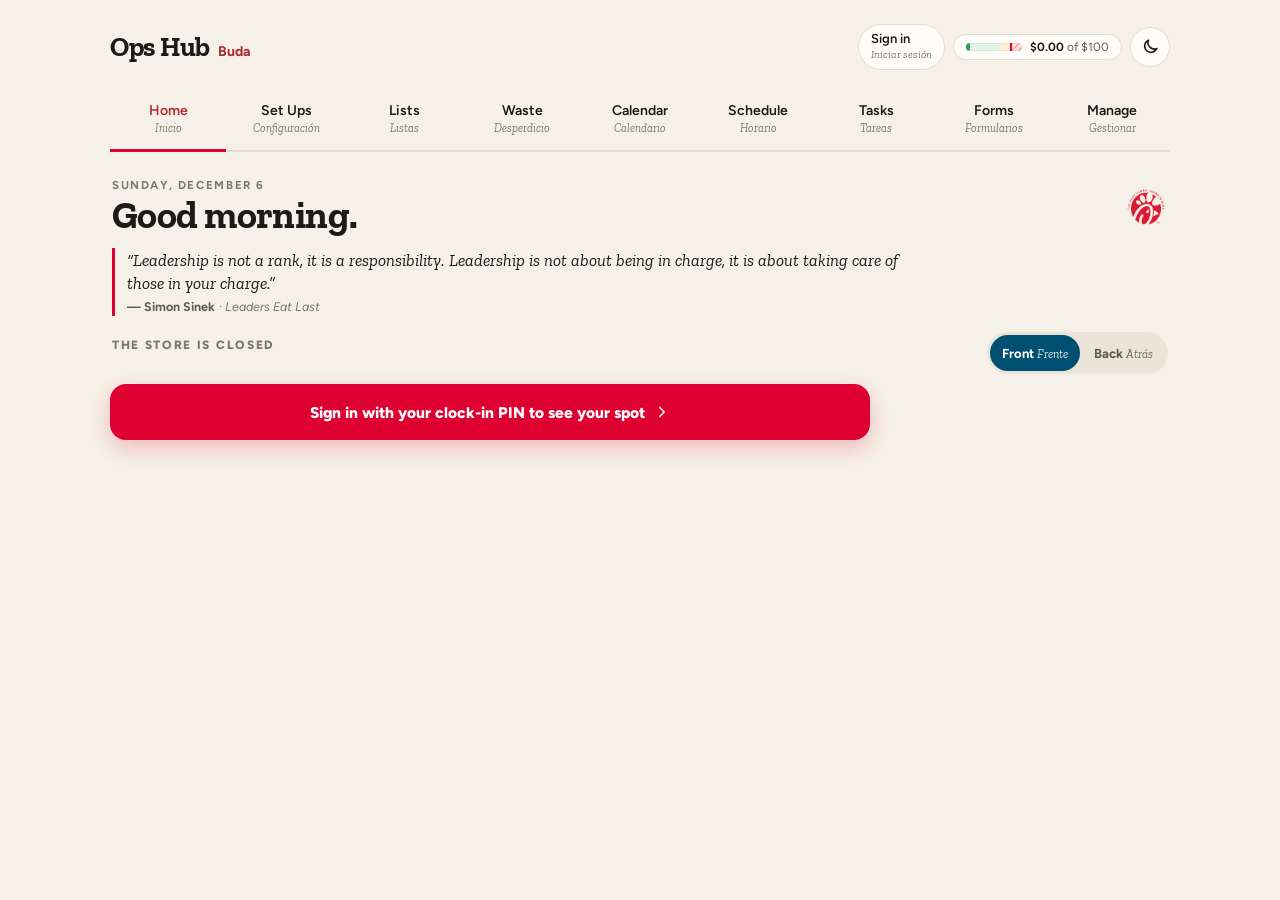
==== commit 4962c9c5: "Merge pull request #325 from TimCFA/claude/role-bars-hub Navigation: a bottom bar for each role, and" ====
--- a/cfa-buda-ops-hub-complete.html
+++ b/cfa-buda-ops-hub-complete.html
@@ -42,11 +42,10 @@
 <div class="app">
 
   <div class="hdr">
-    <!-- The title goes Home (navigation.js presses the Home tab); without the script it is a plain link to the front page. -->
-    <a class="hdr-title hdr-home" id="hdrHome" href="/" title="Home" aria-label="Ops Hub Buda, go to Home">
+    <div class="hdr-title">
       <h1>Ops Hub</h1>
       <span class="location">Buda</span>
-    </a>
+    </div>
     <div class="hdr-meta" style="display:flex;align-items:center;gap:12px;">
       <span id="initialsBadge" title="Tap to change who's using this device" style="cursor:pointer;font-family:'Outfit',sans-serif;font-size:13px;font-weight:600;color:var(--text-secondary);padding:4px 10px;border:1px solid var(--border);border-radius:14px;background:var(--cfa-white);user-select:none;"></span>
       <!-- Today's waste against the daily limit, always in view (waste-log.js renderWasteMeters). Tap for the Waste tab. -->
@@ -75,14 +74,14 @@
       <button type="button" class="tab" role="tab" aria-selected="false" aria-controls="rolesView" data-view="roles" style="display:none">Roles <span class="sub"><i>Roles</i></span></button>
 
       <div class="tab-group full-only" data-group="oe">
-        <button type="button" class="tab-group-label" aria-haspopup="true" aria-expanded="false">OE <span class="chevron-mini">▾</span></button>
+        <button type="button" class="tab-group-label" aria-haspopup="true" aria-expanded="false">Lists <span class="chevron-mini">▾</span></button>
         <div class="tab-dropdown" role="menu">
-          <button type="button" class="tab-dropdown-item" role="menuitem" aria-controls="zoneresetView" data-view="zonereset">Zone Reset & Walkthroughs <span class="sub-inline">Reinicio y Recorridos</span></button>
+          <button type="button" class="tab-dropdown-item" role="menuitem" aria-controls="zoneresetView" data-view="zonereset">Zone Resets <span class="sub-inline">Reinicios</span></button>
           <button type="button" class="tab-dropdown-item" role="menuitem" aria-controls="huddleView" data-view="huddle">Huddle <span class="sub-inline">Reunión</span></button>
           <button type="button" class="tab-dropdown-item" role="menuitem" aria-controls="timersView" data-view="timers">Timers <span class="sub-inline">Temporizadores</span></button>
-          <button type="button" class="tab-dropdown-item" role="menuitem" aria-controls="foodsafetyView" data-view="foodsafety">Food Safety Walkthrough <span class="sub-inline">Seguridad Alimentaria</span></button>
-          <button type="button" class="tab-dropdown-item" role="menuitem" aria-controls="wastelogView" data-view="wastelog">Log Waste <span class="sub-inline">Desperdicio</span></button>
-          <button type="button" class="tab-dropdown-item" role="menuitem" aria-controls="safecountView" data-view="safecount">Daily Safe Count <span class="sub-inline">Caja Fuerte</span></button>
+          <button type="button" class="tab-dropdown-item" role="menuitem" aria-controls="foodsafetyView" data-view="foodsafety">Food Safety <span class="sub-inline">Seguridad Alimentaria</span></button>
+          <button type="button" class="tab-dropdown-item" role="menuitem" aria-controls="wastelogView" data-view="wastelog">Waste <span class="sub-inline">Desperdicio</span></button>
+          <button type="button" class="tab-dropdown-item" role="menuitem" aria-controls="safecountView" data-view="safecount">Safe Count <span class="sub-inline">Caja Fuerte</span></button>
         </div>
       </div>
 
@@ -956,6 +955,9 @@
   <div class="view" id="headcountView">
     <div class="hc-page" id="headcountRoot"></div>
   </div>
+
+  <!-- Hub (bottom-nav.js; Tim, Nov 23 2026): on a phone, every page that isn't in the bar, with a search. -->
+  <div class="view" id="hubView"><div id="hubRoot" class="hub"></div></div>
 
   <div class="view" id="manageView">
     <div id="pinGate" class="pin-gate">
@@ -1274,6 +1276,8 @@
 <script src="/static/js/early-paint.js" defer></script>
 <!-- The bottom tab bar on touch screens (bottom-nav.js): straight after the first group, so a phone has its tabs as soon as Home shows. -->
 <script src="/static/js/bottom-nav.js" defer></script>
+<!-- Page links (page-links.js): each page has its own address, so back, reload and shared links land on it. -->
+<script src="/static/js/page-links.js" defer></script>
 <!-- The rest: the other tabs, then the managers' and directors' tools. -->
 <script src="/static/js/know-numbers.js" defer></script>
 <script src="/static/js/training-guides.js" defer></script>
@@ -1318,7 +1322,6 @@
 <script src="/static/js/team-list.js" defer></script>
 <script src="/static/js/leaders.js" defer></script>
 <script src="/static/js/roles.js" defer></script>
-<script src="/static/js/view-as.js" defer></script>
 <script src="/static/js/team-pea.js" defer></script>
 <script src="/static/js/leader-report.js" defer></script>
 <script src="/static/js/points-engine.js" defer></script>
--- a/static/css/theme-cfa.css
+++ b/static/css/theme-cfa.css
@@ -14,48 +14,18 @@
   --cfa-red:#DD0031;
   --cfa-dark-red:#AF272F;
   --cfa-navy:#004F71;
-  --cfa-white:#FFFFFF;        /* cards */
-  --cfa-bg:#FFFFFF;           /* ground: white, the colour is in the band and the insides */
-  --cfa-light:#F6F8FA;
-  --cfa-soft:#EDF1F5;         /* segmented controls, quiet fills */
-  --text-primary:#14171C;
-  --text-secondary:#596170;
-  --text-tertiary:#7E8694;
-  --border:#E3E8EE;
+  --cfa-white:#FFFDF9;        /* cards */
+  --cfa-bg:#F6F1E8;           /* ground */
+  --cfa-light:#FBF8F2;
+  --cfa-soft:#EBE4D8;         /* segmented controls, quiet fills */
+  --text-primary:#1C1B19;
+  --text-secondary:#5F5A52;
+  --text-tertiary:#7C766C;
+  --border:#E4DCCF;
   --radius:14px;
-  /* Status: one hue a meaning, and every shade of it comes from here
-     (Tim, Nov 4 2026: too many near-colours made the pages hard to read at
-     a glance). good = done, on time, under; warn = coming up, due, close to
-     a limit; bad = late, missing, over; info = in progress, a note. Each
-     has five strengths: the solid for chips, bars and rails; -ink for text
-     on the page; -fill for a washed background with -line as its edge;
-     -bright for text on navy or another dark card. dark.css sets the same
-     tokens for dark mode, so a rule that uses them needs no dark twin. */
-  --good:#2E7D45; --good-ink:#1F5B30; --good-fill:#E3F1E6; --good-line:#B9DCC3; --good-bright:#9FD9AE;
-  --warn:#C47A00; --warn-ink:#7A4C00; --warn-fill:#FFF1D6; --warn-line:#F0D39A; --warn-bright:#F3C76A;
-  --bad:#DD0031;  --bad-ink:#AF272F;  --bad-fill:#FBE3E4;  --bad-line:#F2B8BF;  --bad-bright:#FF8FA6;
-  --info:#004F71; --info-ink:#003B57; --info-fill:#E3EEF4; --info-line:#B5CEDC; --info-bright:#7FC1E1;
-  --off:#7E8694;  --off-ink:#596170;  --off-fill:#EDF1F5;  --off-line:#D5DBE2;
-  --success:var(--good);
-  --ok:var(--good);           /* on now, on track */
-  --ok-soft:var(--good-fill);
-  /* The day look (Tim, Nov 23 2026, "Cloud + navy band + tinted insides"):
-     a white floor and white cards that float on shadow, no tan anywhere. The
-     colour lives in two places: a navy band across the top of every page
-     (light only; dark is Midnight) and a pale blue inside each card, on its
-     rows, headers, tracks and pills. */
-  --card-shadow:0 1px 2px rgba(20,23,28,.06),0 6px 20px rgba(20,23,28,.08),0 0 0 1px rgba(20,23,28,.03);
-  /* The band (Tim, Nov 23 2026: the deep navy was too strong, so it is a pale
-     blue now with navy ink; the navy lives in the cards below). Its ink: text,
-     hover and the active tab. Its lower edge melts into the white (no line, no
-     rounded corners). Stronger options, one line each: Sky --band:#C9DDEE;
-     Steel --band:#5E87A6 with white ink (--band-ink:#FFFFFF,
-     --band-ink-2:rgba(255,255,255,.8), --band-hover:rgba(255,255,255,.1),
-     --band-accent:#FFFFFF, --band-loc:#FFE3E8). */
-  --band:#E4EDF6;
-  --band-ink:#0B3A55; --band-ink-2:rgba(11,58,85,.62); --band-hover:rgba(0,59,92,.06); --band-accent:#DD0031; --band-loc:#AF272F;
-  --inset:#F1F6FB; --inset-strong:#E4EEF7; --inset-faint:#F7FAFD; --inset-track:#DCE8F3; --inset-line:#D3E1EE;
-  --eyebrow:var(--cfa-navy);  /* section labels in small caps */
+  --success:#2E7D45;
+  --ok:#2E7D45;               /* on now, on track */
+  --ok-soft:#E5F1E8;
   --font-display:'Zilla Slab', Georgia, serif;
   --font-ui:'Figtree', 'DM Sans', system-ui, sans-serif;
 }
@@ -93,13 +63,13 @@
 .toggle-btn{flex:1;min-height:44px;padding:8px 16px;border:0;border-radius:999px;background:transparent;color:var(--text-primary);font-family:var(--font-ui);font-size:14px;font-weight:600;letter-spacing:0;text-transform:none;}
 .toggle-btn .sub{font-family:var(--font-display);font-style:italic;font-size:10.5px;color:var(--text-tertiary);}
 .toggle-btn:hover{border-color:transparent;}
-.toggle-btn.active{background:var(--text-primary);color:#F4F7FA;border-color:transparent;}
-.toggle-btn.active .sub{color:rgba(244,247,250,0.7);}
+.toggle-btn.active{background:var(--text-primary);color:#F6F1E8;border-color:transparent;}
+.toggle-btn.active .sub{color:rgba(246,241,232,0.7);}
 
 /* ===== Set Ups ===== */
 #positionsView{
-  --su-bg:var(--cfa-bg); --su-card:var(--cfa-white); --su-ink:#14171C; --su-muted:#596170; --su-line:#E3E8EE; --su-soft:var(--cfa-soft);
-  --su-red:var(--cfa-red); --su-crushing:var(--good); --su-rise:var(--warn); --su-rise-ink:#FFFFFF; --su-notyet:var(--bad-ink); --su-unrated:#D5DBE2;
+  --su-bg:var(--cfa-bg); --su-card:var(--cfa-white); --su-ink:#1C1B19; --su-muted:#5F5A52; --su-line:#E4DCCF; --su-soft:var(--cfa-soft);
+  --su-red:var(--cfa-red); --su-crushing:#2E7D45; --su-rise:#C47A00; --su-rise-ink:#FFFFFF; --su-notyet:#AF272F; --su-unrated:#DDD6C9;
 }
 #positionsView .su-board{font-family:var(--font-ui);}
 #positionsView .su-board h2,#positionsView .su-board h3{font-family:var(--font-display);font-weight:600;}
@@ -114,8 +84,8 @@
 .launch-subnav{display:grid;grid-template-columns:repeat(auto-fit,minmax(150px,1fr));gap:8px;padding:2px 0 14px;}
 .launch-pill{display:flex;flex-direction:column;align-items:flex-start;gap:1px;min-height:44px;padding:7px 14px;border:1px solid var(--border);border-radius:12px;background:var(--cfa-white);color:var(--text-primary);font-family:var(--font-ui);font-size:13px;font-weight:700;line-height:1.2;cursor:pointer;}
 .launch-pill span{font-family:var(--font-display);font-style:italic;font-weight:400;font-size:11px;color:var(--text-tertiary);}
-.launch-pill.active{background:var(--cfa-navy);border-color:var(--cfa-navy);color:#F4F7FA;}
-.launch-pill.active span{color:rgba(244,247,250,0.75);}
+.launch-pill.active{background:var(--cfa-navy);border-color:var(--cfa-navy);color:#F6F1E8;}
+.launch-pill.active span{color:rgba(246,241,232,0.75);}
 .launch-pill:hover:not(.active){border-color:var(--cfa-navy);}
 .week-toggle{background:var(--cfa-soft);border-radius:999px;}
 .su-week-toggle-btn,.week-toggle-btn{font-family:var(--font-ui);font-size:13px;text-transform:none;letter-spacing:0;color:var(--text-secondary);border-radius:999px;}
@@ -132,7 +102,7 @@
 .su-modebar{margin-bottom:2px;}
 .su-mode{background:var(--cfa-soft);border-radius:999px;}
 .su-mode-btn{border-radius:999px;font-family:var(--font-ui);}
-.su-mode-btn.active{background:var(--text-primary);color:#F4F7FA;box-shadow:none;}
+.su-mode-btn.active{background:var(--text-primary);color:#F6F1E8;box-shadow:none;}
 .su-print-btn{font-family:var(--font-ui);}
 
 
@@ -145,19 +115,19 @@
 .su-col-a{--sky:linear-gradient(135deg,#F4CFA8,#FBE6D2);}
 .su-col-d{--sky:linear-gradient(135deg,#C9B6E8,#EADFF7);}
 .su-col-c{--sky:linear-gradient(135deg,#2B3A52,#4A5C7A);}
-.su-dp .su-dp-banner{background:var(--su-card);border:1px solid var(--border);border-radius:16px;box-shadow:0 1px 2px rgba(20,23,28,0.04);}
+.su-dp .su-dp-banner{background:var(--su-card);border:1px solid var(--border);border-radius:16px;box-shadow:0 1px 2px rgba(28,27,25,0.04);}
 .su-dp-head{min-height:58px;padding:10px 12px;gap:12px;}
 .su-dp-art,.su-col-c .su-dp-art{width:44px;height:36px;border-radius:10px;background:var(--sky);}
 .su-dp-art svg{width:22px;}
 .su-dp-name{font-family:var(--font-display);font-weight:600;font-size:19px;line-height:1.1;}
 .su-dp-time{font-family:var(--font-ui);font-size:12.5px;font-weight:500;}
 .su-dp .su-dp-fill{font-size:12px;font-weight:700;padding:4px 10px;border-radius:999px;background:var(--cfa-soft);color:var(--text-primary);}
-.su-dp .su-dp-fill.is-short{background:var(--bad-fill);color:var(--cfa-dark-red);}
+.su-dp .su-dp-fill.is-short{background:#FBE3E4;color:var(--cfa-dark-red);}
 .su-dp .su-dp-fill .es-line{font-size:10px;font-weight:600;}
-.su-dp.is-open .su-dp-banner{border-color:transparent;box-shadow:0 0 0 2px var(--cfa-red),0 8px 20px rgba(20,23,28,0.08);}
+.su-dp.is-open .su-dp-banner{border-color:transparent;box-shadow:0 0 0 2px var(--cfa-red),0 8px 20px rgba(28,27,25,0.08);}
 .su-dp.is-open .su-dp-head{background:var(--sky);border-radius:14px 14px 0 0;}
-.su-col-c.is-open .su-dp-head{color:#F4F7FA;}
-.su-col-c.is-open .su-dp-head .su-dp-time,.su-col-c.is-open .su-dp-head .su-dp-chev{color:rgba(244,247,250,0.8);}
+.su-col-c.is-open .su-dp-head{color:#F6F1E8;}
+.su-col-c.is-open .su-dp-head .su-dp-time,.su-col-c.is-open .su-dp-head .su-dp-chev{color:rgba(246,241,232,0.8);}
 .su-dp.is-open .su-dp-fill{background:var(--cfa-white);}
 .su-dp-sub{padding:8px 12px 10px;}
 .su-dp .su-dp-lead{background:var(--cfa-white);border-color:var(--border);border-radius:999px;font-family:var(--font-ui);}
@@ -166,17 +136,17 @@
 
 /* Positions: the priority number in the serif, a thin zone stripe, calm rows */
 .su-sheet-list{padding:4px 10px 8px;}
-.su-sheet-list .su-row{background:transparent;box-shadow:inset 3px 0 0 var(--zc);border-top:1px solid #EDF0F4;border-radius:0;padding:8px 6px 8px 14px;min-height:46px;}
+.su-sheet-list .su-row{background:transparent;box-shadow:inset 3px 0 0 var(--zc);border-top:1px solid #EFE8DC;border-radius:0;padding:8px 6px 8px 14px;min-height:46px;}
 .su-sheet-list .su-row:first-child{border-top:0;}
 .su-sheet-list .su-row:hover{filter:none;background:var(--cfa-light);}
 .su-sheet-list .su-row-slot{font-family:var(--font-ui);font-size:14px;font-weight:500;color:var(--text-primary);}
-.su-row-rank{background:transparent;font-family:var(--font-display);font-size:16px;font-weight:600;color:#8B93A0;min-width:20px;height:auto;margin-right:6px;}
+.su-row-rank{background:transparent;font-family:var(--font-display);font-size:16px;font-weight:600;color:#9A9388;min-width:20px;height:auto;margin-right:6px;}
 .su-row-who{font-size:14.5px;font-weight:700;}
 .su-row-role{border-radius:6px;background:var(--cfa-soft);border-color:transparent;color:var(--text-secondary);}
-.su-sheet-list .su-row.is-needed{background:var(--bad-fill);border-radius:10px;}
+.su-sheet-list .su-row.is-needed{background:#FBE3E4;border-radius:10px;}
 .su-sheet-list .su-row.is-open:not(.is-needed){background:transparent;}
 .su-tier-dot{width:10px;height:10px;box-shadow:none;}
-.su-tier-dot.is-unrated{box-shadow:inset 0 0 0 2px #8B93A0;}
+.su-tier-dot.is-unrated{box-shadow:inset 0 0 0 2px #9A9388;}
 .su-zone-more{font-family:var(--font-ui);color:var(--text-secondary);}
 .su-tier-key{font-family:var(--font-ui);}
 
@@ -191,10 +161,10 @@
    own class, not .su-mode, which launch mode hides with the Coach switch. */
 /* The bar stays pinned to the top of the roster list as it scrolls (Tim),
    on the card's own color so names slide under it cleanly. */
-.su-roster-bar{position:sticky;top:0;z-index:2;background:var(--cfa-white);padding:0 0 10px;box-shadow:0 6px 6px -6px rgba(20,23,28,0.12);}
+.su-roster-bar{position:sticky;top:0;z-index:2;background:var(--cfa-white);padding:0 0 10px;box-shadow:0 6px 6px -6px rgba(28,27,25,0.12);}
 .su-roster-filter{display:flex;gap:3px;padding:3px;border-radius:999px;background:var(--cfa-soft);}
 .su-roster-filter-btn{flex:1;min-height:40px;padding:6px 12px;border:0;border-radius:999px;background:transparent;font-family:var(--font-ui);font-size:13px;font-weight:700;color:var(--text-secondary);font-variant-numeric:tabular-nums;cursor:pointer;}
-.su-roster-filter-btn.active{background:var(--text-primary);color:#F4F7FA;}
+.su-roster-filter-btn.active{background:var(--text-primary);color:#F6F1E8;}
 .su-roster-filter-btn.active .es{color:inherit;opacity:0.78;}
 .su-roster-bar + .su-roster-row{border-top:0;padding-top:4px;}
 .su-roster-empty{text-align:center;color:var(--text-secondary);font-family:var(--font-ui);font-size:13px;padding:20px 8px;line-height:1.5;}
@@ -212,26 +182,26 @@
 .su-break-start,.su-break-complete{display:inline-flex;align-items:center;gap:8px;min-height:40px;padding:0 16px 0 14px;border-radius:999px;font-family:var(--font-ui);font-size:13px;font-weight:700;cursor:pointer;}
 .su-break-start{border:1px solid var(--border);background:var(--cfa-white);color:var(--text-primary);}
 .su-break-start:hover{border-color:var(--cfa-red);color:var(--cfa-red);}
-.su-break-complete{border:1px solid transparent;background:#E6F2EA;color:var(--good-ink);}
-.su-break-complete em{font-style:normal;font-weight:600;color:var(--good-ink);opacity:0.7;}
+.su-break-complete{border:1px solid transparent;background:#E6F2EA;color:#1E7B34;}
+.su-break-complete em{font-style:normal;font-weight:600;color:#1E7B34;opacity:0.7;}
 .su-break-complete.is-past{cursor:default;}   /* a past day's break: shown, not changed */
 .su-break-complete:hover{background:#D4E9DB;}
-.su-break-live{display:grid;grid-template-columns:minmax(0,1fr) auto;grid-template-areas:"k done" "clock done" "back done";column-gap:14px;align-items:center;background:var(--cfa-navy);color:#F4F7FA;border-radius:16px;padding:12px 14px 12px 16px;}
-.su-break-k{grid-area:k;font-size:11px;font-weight:700;letter-spacing:0.1em;text-transform:uppercase;color:rgba(244,247,250,0.78);}
+.su-break-live{display:grid;grid-template-columns:minmax(0,1fr) auto;grid-template-areas:"k done" "clock done" "back done";column-gap:14px;align-items:center;background:var(--cfa-navy);color:#F6F1E8;border-radius:16px;padding:12px 14px 12px 16px;}
+.su-break-k{grid-area:k;font-size:11px;font-weight:700;letter-spacing:0.1em;text-transform:uppercase;color:rgba(246,241,232,0.78);}
 .su-break-clock{grid-area:clock;font-family:var(--font-display);font-weight:700;font-size:36px;line-height:1.05;letter-spacing:-0.02em;font-variant-numeric:tabular-nums;margin:2px 0;}
-.su-break-back{grid-area:back;font-size:12.5px;color:rgba(244,247,250,0.78);}
-.su-break-done{grid-area:done;min-height:40px;padding:0 18px;border-radius:999px;border:1px solid rgba(244,247,250,0.55);background:transparent;color:#F4F7FA;font-family:var(--font-ui);font-size:13px;font-weight:700;cursor:pointer;}
-.su-break-done:hover{background:#F4F7FA;color:var(--cfa-navy);}
+.su-break-back{grid-area:back;font-size:12.5px;color:rgba(246,241,232,0.78);}
+.su-break-done{grid-area:done;min-height:40px;padding:0 18px;border-radius:999px;border:1px solid rgba(246,241,232,0.55);background:transparent;color:#F6F1E8;font-family:var(--font-ui);font-size:13px;font-weight:700;cursor:pointer;}
+.su-break-done:hover{background:#F6F1E8;color:var(--cfa-navy);}
 
 /* Coach view: the game plan and the tool bar in Chick-fil-A navy */
 #positionsView .su-plan{background:var(--cfa-navy);}
 #positionsView .su-plan-head h2{font-family:var(--font-display);font-weight:600;font-size:22px;}
-#positionsView .su-plan-facts,#positionsView .su-plan-line em{color:rgba(244,247,250,0.78);}
+#positionsView .su-plan-facts,#positionsView .su-plan-line em{color:rgba(246,241,232,0.78);}
 #positionsView .su-plan-tag.is-open{color:var(--cfa-navy);}
 #positionsView .su-chip{background:var(--cfa-white);border:1px solid var(--border);font-family:var(--font-ui);}
 #positionsView .su-chip.active{background:var(--cfa-navy);border-color:var(--cfa-navy);}
 #positionsView .su-tool{background:var(--cfa-navy);font-family:var(--font-ui);}
-#positionsView .su-tool:hover,#positionsView .su-tool.active{background:var(--info-ink);}
+#positionsView .su-tool:hover,#positionsView .su-tool.active{background:#003B57;}
 #positionsView .su-zone{background:var(--cfa-white);border:1px solid var(--border);}
 #positionsView .su-zone-head h3,#positionsView .su-sheet-title h2{font-family:var(--font-display);font-weight:600;}
 #positionsView .su-sheet-head h2{font-family:var(--font-display);font-weight:600;}
@@ -242,7 +212,7 @@
 #positionsView .su-daytype.su-game,#positionsView .su-daytype-btn.su-game{background:var(--cfa-red);}
 
 /* The person picker: a quick bottom sheet, names best fit first */
-.overlay{background:rgba(20,23,28,0.38);backdrop-filter:none;-webkit-backdrop-filter:none;}
+.overlay{background:rgba(28,27,25,0.38);backdrop-filter:none;-webkit-backdrop-filter:none;}
 .su-pick .sheet{border-radius:22px 22px 0 0;padding:14px 18px calc(16px + env(safe-area-inset-bottom));max-width:520px;animation:su-pick-in .18s ease-out;will-change:transform;}
 @keyframes su-pick-in{from{transform:translateY(24px);}to{transform:translateY(0);}}
 /* On a tablet the picker sits a fixed way down from the top, not centered: a
@@ -251,7 +221,7 @@
 @media (min-width:720px){ .su-pick{align-items:flex-start;padding-top:56px;} .su-pick .sheet{border-radius:22px;padding-bottom:18px;max-height:calc(100% - 80px);} }
 .su-pick-head{display:flex;align-items:flex-start;justify-content:space-between;gap:12px;margin-bottom:10px;}
 .su-pick-head::before{content:"";position:absolute;left:50%;top:6px;width:40px;height:4px;margin-left:-20px;border-radius:999px;background:var(--cfa-soft);}
-.su-pick .sheet{position:relative;--su-crushing:var(--good);--su-rise:var(--warn);--su-notyet:var(--bad-ink);--su-bg:var(--cfa-light);--su-ink:var(--text-primary);}
+.su-pick .sheet{position:relative;--su-crushing:#2E7D45;--su-rise:#C47A00;--su-notyet:#AF272F;--su-bg:var(--cfa-light);--su-ink:var(--text-primary);}
 .su-pick .su-tier-dot{margin-right:9px;}
 .pos-option-who{display:flex;flex-wrap:wrap;align-items:center;gap:2px 8px;min-width:0;}
 .pos-option-whens{flex-basis:100%;padding-left:19px;display:flex;flex-wrap:wrap;gap:2px 10px;}
@@ -261,7 +231,7 @@
 .su-pick-kicker{display:block;font-family:var(--font-ui);font-size:11px;font-weight:600;letter-spacing:0.12em;text-transform:uppercase;color:var(--text-secondary);margin-top:8px;}
 .su-pick .sheet h2{font-family:var(--font-display);font-size:22px;font-weight:600;text-transform:none;letter-spacing:0;margin:2px 0 0;color:var(--text-primary);}
 .su-pick .su-sheet-close{background:var(--cfa-light);color:var(--text-primary);margin-top:4px;}
-.su-pick-note{font-family:var(--font-ui);font-size:13px;color:var(--good-ink);background:#E3F1E6;border-radius:12px;padding:8px 12px;margin-bottom:10px;}
+.su-pick-note{font-family:var(--font-ui);font-size:13px;color:#1F5B30;background:#E3F1E6;border-radius:12px;padding:8px 12px;margin-bottom:10px;}
 .su-pick-search{width:100%;box-sizing:border-box;min-height:44px;padding:8px 14px;border:1px solid var(--border);border-radius:12px;background:var(--cfa-light);font-family:var(--font-ui);font-size:15px;color:var(--text-primary);margin-bottom:8px;-webkit-appearance:none;}
 .su-pick-search:focus{outline:none;border-color:var(--cfa-navy);background:var(--cfa-white);}
 .su-pick .pos-option-list{max-height:min(52vh,420px);border:1px solid var(--border);border-radius:14px;background:var(--cfa-white);}
@@ -282,11 +252,11 @@
 /* Know the Numbers on the daypart card */
 .su-dp-nums{display:flex;flex-wrap:wrap;gap:4px 14px;padding:0 14px 8px;margin-top:-4px;font-family:var(--font-ui);font-size:12.5px;color:var(--text-secondary);cursor:pointer;}
 .su-dp-nums b{font-family:var(--font-display);font-size:14px;color:var(--text-primary);font-weight:600;}
-.su-dp-num.is-event{color:var(--warn-ink);font-weight:600;flex:0 0 100%;min-width:0;line-height:1.35;overflow-wrap:anywhere;}
+.su-dp-num.is-event{color:#7A4C00;font-weight:600;flex:0 0 100%;min-width:0;line-height:1.35;overflow-wrap:anywhere;}
 .su-dp-ev{display:inline-block;max-width:100%;}
 .su-col-c.is-open .su-dp-nums{color:inherit;}
 .su-dp.is-open .su-dp-nums{background:var(--sky);padding-top:0;margin-top:-6px;padding-bottom:10px;}
-.su-col-c.is-open .su-dp-nums,.su-col-c.is-open .su-dp-nums b{color:#F4F7FA;} .su-col-c.is-open .su-dp-num.is-event{color:var(--warn-bright);}
+.su-col-c.is-open .su-dp-nums,.su-col-c.is-open .su-dp-nums b{color:#F6F1E8;} .su-col-c.is-open .su-dp-num.is-event{color:#FFD9A0;}
 
 /* ===== Home: the greeting and the quote (culture first), on the page's own ground =====
    Was a navy card; since Nov 21 2026 (Tim: more dynamic, easier to take
@@ -310,17 +280,17 @@
 @media (min-width:860px){ .home-greeting{font-size:38px;} .home-quote{font-size:17px;} .home-quote-box{max-width:820px;} }
 
 /* ===== Waste: the scoreboard card in navy; tiles only take color once something is logged ===== */
-.wt-today{background:var(--cfa-navy);color:#F4F7FA;border:0;border-radius:20px;padding:16px 16px 14px;}
-.wt-amt{font-family:var(--font-display);font-weight:700;font-size:44px;letter-spacing:-0.02em;color:#F4F7FA;}
-.wt-sub{color:rgba(244,247,250,0.8);} .wt-sub b{color:#fff;} .wt-sub i{color:rgba(244,247,250,0.7);}
+.wt-today{background:var(--cfa-navy);color:#F6F1E8;border:0;border-radius:20px;padding:16px 16px 14px;}
+.wt-amt{font-family:var(--font-display);font-weight:700;font-size:44px;letter-spacing:-0.02em;color:#F6F1E8;}
+.wt-sub{color:rgba(246,241,232,0.8);} .wt-sub b{color:#fff;} .wt-sub i{color:rgba(246,241,232,0.7);}
 .wt-today .hw-tube{background:linear-gradient(to right,rgba(46,125,69,0.35) 0 60%,rgba(196,122,0,0.35) 60% 80%,rgba(221,0,49,0.45) 80%);box-shadow:none;}
-.wt-today .hw-tube.is-under .hw-fill{background:var(--good);}
-.wt-today .hw-tube.is-close .hw-fill{background:var(--warn);}
-.wt-today .hw-tube.is-over .hw-fill{background:var(--bad);}
-.wt-today .hw-limit{background:var(--bad-bright);}
-.wt-today .hw-ticks{color:rgba(244,247,250,0.7);} .wt-today .hw-ticks span.is-limit{color:var(--bad-bright);}
-.wt-today-foot{color:rgba(244,247,250,0.85);} .wt-today-foot b{color:#fff;}
-.wt-sides span{background:rgba(244,247,250,0.12);color:#F4F7FA;}
+.wt-today .hw-tube.is-under .hw-fill{background:#5BBF78;}
+.wt-today .hw-tube.is-close .hw-fill{background:#F2B04E;}
+.wt-today .hw-tube.is-over .hw-fill{background:#FF6B85;}
+.wt-today .hw-limit{background:#FF6B85;}
+.wt-today .hw-ticks{color:rgba(246,241,232,0.7);} .wt-today .hw-ticks span.is-limit{color:#FFA3B4;}
+.wt-today-foot{color:rgba(246,241,232,0.85);} .wt-today-foot b{color:#fff;}
+.wt-sides span{background:rgba(246,241,232,0.12);color:#F6F1E8;}
 .wt-sides span.is-on{background:var(--cfa-red);color:#fff;}
 .wt-chip{font-family:var(--font-ui);font-size:13px;min-height:36px;padding:7px 14px;}
 .wt-chip.is-on{background:var(--text-primary);border-color:var(--text-primary);}
@@ -328,7 +298,7 @@
 .wt-cat-h{font-size:11px;font-weight:600;letter-spacing:0.12em;color:var(--text-secondary);}
 .wt-tile{border-radius:18px;min-height:136px;}
 .wt-tile.is-zero{background:var(--cfa-white);color:var(--text-primary);border:1px solid var(--border);}
-.wt-tile.is-zero .wt-n{color:#C4CBD4;opacity:1;}
+.wt-tile.is-zero .wt-n{color:#C9C2B5;opacity:1;}
 .wt-tile.is-zero .wt-u,.wt-tile.is-zero .wt-es,.wt-tile.is-zero .wt-p{color:var(--text-tertiary);opacity:1;}
 .wt-n{font-family:var(--font-display);font-weight:700;font-size:46px;letter-spacing:-0.02em;}
 .wt-nm{font-family:var(--font-ui);font-size:15px;}
@@ -357,7 +327,7 @@
 .zone-overall-pct.high{color:var(--success);}
 
 /* ===== Zone Reset & Walkthroughs ===== */
-#zoneresetView{--su-card:var(--cfa-white);--su-ink:#14171C;--su-muted:#596170;--su-line:#E3E8EE;}
+#zoneresetView{--su-card:var(--cfa-white);--su-ink:#1C1B19;--su-muted:#5F5A52;--su-line:#E4DCCF;}
 .su-dp.is-now:not(.is-open) .su-dp-banner{border-color:var(--cfa-red);}
 .checklist-item input[type="checkbox"]{accent-color:var(--cfa-navy);width:20px;height:20px;}
 .checklist-cat{font-family:var(--font-ui);font-size:11px;font-weight:600;letter-spacing:0.12em;color:var(--text-secondary);}
@@ -399,16 +369,16 @@
 .denom-row input{font-family:var(--font-ui);border:1px solid var(--border);border-radius:10px;}
 .denom-row input:focus{border-color:var(--cfa-navy);}
 .denom-sub.is-warn{color:var(--cfa-red);}
-.safe-total-banner{background:var(--cfa-navy);border:0;border-radius:16px;color:#F4F7FA;}
-.safe-total-label{color:rgba(244,247,250,0.75);font-family:var(--font-ui);letter-spacing:0.12em;}
-.safe-total-value{font-family:var(--font-display);font-weight:700;font-size:40px;color:#F4F7FA;}
-.safe-total-target{color:rgba(244,247,250,0.8);}
+.safe-total-banner{background:var(--cfa-navy);border:0;border-radius:16px;color:#F6F1E8;}
+.safe-total-label{color:rgba(246,241,232,0.75);font-family:var(--font-ui);letter-spacing:0.12em;}
+.safe-total-value{font-family:var(--font-display);font-weight:700;font-size:40px;color:#F6F1E8;}
+.safe-total-target{color:rgba(246,241,232,0.8);}
 .safe-log-entry{background:var(--cfa-light);border-radius:14px;}
 .safe-log-shift{font-family:var(--font-ui);}
 .safe-log-total{font-family:var(--font-display);font-size:20px;font-weight:700;color:var(--text-primary);}
-.safe-log-variance.balanced{background:#E3F1E6;color:var(--good-ink);}
-.safe-log-variance.over{background:var(--info-fill);color:var(--cfa-navy);}
-.safe-log-variance.short{background:var(--bad-fill);color:var(--cfa-dark-red);}
+.safe-log-variance.balanced{background:#E3F1E6;color:#1F5B30;}
+.safe-log-variance.over{background:#DCEBF3;color:var(--cfa-navy);}
+.safe-log-variance.short{background:#FBE3E4;color:var(--cfa-dark-red);}
 .safe-log-private{border-radius:12px;font-family:var(--font-ui);}
 /* Fixes found in the pass: the two-column denomination grids overflowed the
    card on a phone (number inputs kept their intrinsic width, so the right
@@ -424,26 +394,26 @@
 /* ===== Scoreboard ===== */
 .sb-subtabs{background:var(--cfa-soft);border-radius:999px;padding:3px;gap:0;}
 .sb-subtab-btn{border-radius:999px;font-family:var(--font-ui);font-size:13px;font-weight:600;text-transform:none;letter-spacing:0;color:var(--text-primary);min-height:40px;}
-.sb-subtab-btn.active{background:var(--text-primary);color:#F4F7FA;}
+.sb-subtab-btn.active{background:var(--text-primary);color:#F6F1E8;}
 .sb-section-label{font-family:var(--font-ui);font-size:11px !important;font-weight:600 !important;letter-spacing:0.12em !important;color:var(--text-secondary) !important;}
 /* Today's waste: the navy stats card with the thermometer */
-.waste-today-card{background:var(--cfa-navy);color:#F4F7FA;border-color:transparent;}
-.waste-today-card h3,.waste-today-card .sub,.waste-today-card .waste-hero-total,.waste-today-card .wt-left b{color:#F4F7FA;}
-.waste-today-card .sub,.waste-today-card .waste-hero-target,.waste-today-card .wt-left,.waste-today-card .wt-hint,.waste-today-card .wt-tick{color:rgba(244,247,250,0.78);}
-.waste-today-card .wt-tick.is-limit{color:var(--bad-bright);}
+.waste-today-card{background:var(--cfa-navy);color:#F6F1E8;border-color:transparent;}
+.waste-today-card h3,.waste-today-card .sub,.waste-today-card .waste-hero-total,.waste-today-card .wt-left b{color:#F6F1E8;}
+.waste-today-card .sub,.waste-today-card .waste-hero-target,.waste-today-card .wt-left,.waste-today-card .wt-hint,.waste-today-card .wt-tick{color:rgba(246,241,232,0.78);}
+.waste-today-card .wt-tick.is-limit{color:#FFA3B4;}
 .waste-today-card .waste-hero-total{font-family:var(--font-display);font-weight:700;font-size:56px;letter-spacing:-0.02em;}
-.waste-today-card .wt-limit{border-top-color:var(--bad-bright);}
-.waste-today-card .stat-card{background:rgba(244,247,250,0.08);border-color:rgba(244,247,250,0.14);border-radius:14px;box-shadow:none;padding:12px 14px;}
-.waste-today-card .stat-card .label{font-family:var(--font-ui);color:rgba(244,247,250,0.7);letter-spacing:0.12em;}
-.waste-today-card .stat-card .value{font-family:var(--font-display);font-weight:600;font-size:28px;color:#F4F7FA;margin-top:4px;}
+.waste-today-card .wt-limit{border-top-color:#FF6B85;}
+.waste-today-card .stat-card{background:rgba(246,241,232,0.08);border-color:rgba(246,241,232,0.14);border-radius:14px;box-shadow:none;padding:12px 14px;}
+.waste-today-card .stat-card .label{font-family:var(--font-ui);color:rgba(246,241,232,0.7);letter-spacing:0.12em;}
+.waste-today-card .stat-card .value{font-family:var(--font-display);font-weight:600;font-size:28px;color:#F6F1E8;margin-top:4px;}
 .waste-today-card .bar-list{background:transparent;border:0;padding:0;}
-.waste-today-card .bar-item .bi-top .bn{color:#F4F7FA;}
-.waste-today-card .bar-item .bi-top .bv{font-family:var(--font-display);font-size:14px;color:#F4F7FA;}
-.waste-today-card .bar-track{background:rgba(244,247,250,0.14);}
+.waste-today-card .bar-item .bi-top .bn{color:#F6F1E8;}
+.waste-today-card .bar-item .bi-top .bv{font-family:var(--font-display);font-size:14px;color:#F6F1E8;}
+.waste-today-card .bar-track{background:rgba(246,241,232,0.14);}
 .waste-today-card .bar-fill{background:var(--cfa-red);}
-.waste-today-card .sync-status{color:rgba(244,247,250,0.7);}
-.waste-today-card .btn,.waste-today-card .btn-secondary{background:rgba(244,247,250,0.12);color:#F4F7FA;border:1px solid rgba(244,247,250,0.2);min-height:38px;}
-.waste-today-card .btn:hover{background:rgba(244,247,250,0.2);}
+.waste-today-card .sync-status{color:rgba(246,241,232,0.7);}
+.waste-today-card .btn,.waste-today-card .btn-secondary{background:rgba(246,241,232,0.12);color:#F6F1E8;border:1px solid rgba(246,241,232,0.2);min-height:38px;}
+.waste-today-card .btn:hover{background:rgba(246,241,232,0.2);}
 /* Streaks as rings: --p is 0–1 of a full open week (waste-log.js) */
 .streak-display{--p:0;position:relative;background:var(--cfa-white);border:1px solid var(--border);border-radius:16px;padding:22px 10px 18px;}
 .streak-display > div:first-child{font-family:var(--font-ui);font-size:11px !important;letter-spacing:0.12em;font-weight:600 !important;color:var(--text-secondary) !important;}
@@ -480,8 +450,8 @@
 .gx-satisfaction-ring{background:conic-gradient(var(--cfa-navy) var(--gx-ring,0%),var(--cfa-soft) 0);}
 .gx-satisfaction-ring-inner{background:var(--cfa-white);}
 .gx-satisfaction-ring-value{font-family:var(--font-display);font-weight:700;color:var(--cfa-navy);}
-.gx-opportunities{background:var(--cfa-light);border-left:3px solid var(--warn);border-radius:12px;}
-.gx-opportunities-title{color:var(--warn-ink);font-family:var(--font-ui);letter-spacing:0.1em;}
+.gx-opportunities{background:var(--cfa-light);border-left:3px solid #C47A00;border-radius:12px;}
+.gx-opportunities-title{color:#7A4C00;font-family:var(--font-ui);letter-spacing:0.1em;}
 .gx-opportunities-list{font-family:var(--font-ui);font-size:13px;}
 /* LX: the metrics table */
 .metrics-table{border-radius:14px;overflow:hidden;}
@@ -491,7 +461,7 @@
 .metrics-table tbody tr:hover{background:var(--cfa-light);}
 .metric-value{font-family:var(--font-display);font-size:16px;font-weight:700;color:var(--text-primary);}
 .sb-h2{font-family:var(--font-display);font-size:22px;font-weight:600;margin:0 0 14px;color:var(--text-primary);}
-.waste-today-card .bar-list > div[style]{color:rgba(244,247,250,0.75) !important;}
+.waste-today-card .bar-list > div[style]{color:rgba(246,241,232,0.75) !important;}
 
 /* ===== Experience hubs: Guest Obsession, TX, LX ===== */
 .content-hub-placeholder h3{font-family:var(--font-display);font-size:20px;font-weight:600;}
@@ -502,7 +472,7 @@
 .pillar-header{background:var(--cfa-white);padding:14px 16px;}
 .pillar-header:hover{filter:none;background:var(--cfa-light);}
 .pillar-title{font-family:var(--font-display);font-size:18px;font-weight:600;gap:12px;}
-.pillar-icon{display:inline-flex;align-items:center;justify-content:center;width:32px;height:32px;border-radius:50%;background:var(--cfa-navy);color:#F4F7FA;font-family:var(--font-display);font-size:15px;font-weight:600;flex:0 0 auto;}
+.pillar-icon{display:inline-flex;align-items:center;justify-content:center;width:32px;height:32px;border-radius:50%;background:var(--cfa-navy);color:#F6F1E8;font-family:var(--font-display);font-size:15px;font-weight:600;flex:0 0 auto;}
 .pillar-toggle{color:var(--text-tertiary);font-size:14px;}
 .pillar-content{background:var(--cfa-light);}
 .pillar-label{font-family:var(--font-ui);font-size:11px;letter-spacing:0.12em;color:var(--text-secondary);font-weight:600;}
@@ -535,10 +505,10 @@
 .tx-event-card,.tx-trial-card,.tx-cert-card{background:var(--cfa-light);border-radius:12px;padding:12px 14px;}
 .tx-event-card{border-left:3px solid var(--cfa-navy);}
 .tx-event-date{font-family:var(--font-ui);color:var(--cfa-navy);letter-spacing:0.1em;}
-.tx-trial-card{border-left:3px solid var(--warn);}
-.tx-trial-date{color:var(--warn-ink);}
+.tx-trial-card{border-left:3px solid #C47A00;}
+.tx-trial-date{color:#7A4C00;}
 .tx-cert-card{border-left:3px solid var(--success);}
-.tx-cert-level{color:var(--good-ink);}
+.tx-cert-level{color:#1F5B30;}
 .tx-event-name,.tx-trial-name,.tx-cert-name{font-family:var(--font-ui);font-size:14px;}
 .growth-pill{border-radius:12px;min-height:52px;}
 .growth-pill:hover{transform:none;}
@@ -591,7 +561,7 @@
 .launch-setting input{accent-color:var(--cfa-navy);}
 /* Data Uploads */
 .du-summary{font-family:var(--font-display);font-size:18px;font-weight:600;color:var(--success);}
-.du-summary.has-due{color:var(--warn-ink);}
+.du-summary.has-due{color:#7A4C00;}
 .du-drop{border:2px dashed var(--border);border-radius:16px;background:var(--cfa-white);}
 .du-drop.is-over{border-color:var(--cfa-navy);background:var(--cfa-light);}
 .du-drop-main{font-family:var(--font-ui);}
@@ -599,14 +569,14 @@
 .du-row-icon:empty{display:none;}
 .du-row-name{font-family:var(--font-ui);font-size:14px;}
 .du-status{font-family:var(--font-ui);}
-.du-status.is-fresh{background:#E3F1E6;color:var(--good-ink);}
-.du-status.is-due{background:var(--warn-fill);color:var(--warn-ink);}
-.du-status.is-overdue{background:var(--bad-fill);color:var(--cfa-dark-red);}
+.du-status.is-fresh{background:#E3F1E6;color:#1F5B30;}
+.du-status.is-due{background:#FBEFD6;color:#7A4C00;}
+.du-status.is-overdue{background:#FBE3E4;color:var(--cfa-dark-red);}
 .du-row-upload{border-radius:999px;font-family:var(--font-ui);font-weight:600;}
 .du-row-upload:focus-within{outline-color:var(--cfa-navy);}
 .du-result{border-radius:10px;}
 .du-result.is-error{border-left-color:var(--cfa-dark-red);} .du-result.is-error div{color:var(--cfa-dark-red);}
-.du-pending{border-radius:14px;background:var(--cfa-light);border-color:var(--warn-line);}
+.du-pending{border-radius:14px;background:var(--cfa-light);border-color:#E6D3A0;}
 .du-chip{border-radius:10px;font-family:var(--font-ui);}
 .du-chip:focus-visible{outline-color:var(--cfa-navy);}
 .du-cal{border-radius:14px;}
@@ -635,15 +605,15 @@
 .ag-hero-num span{font-family:var(--font-ui);font-size:16px;}
 .ag-trend-title{font-family:var(--font-ui);}
 .ag-col-bar{background:var(--cfa-navy);}
-.ag-col:not(.is-now) .ag-col-bar{background:var(--info-line);}
+.ag-col:not(.is-now) .ag-col-bar{background:#7FA3B8;}
 .ag-col-val{font-family:var(--font-display);font-size:13px;}
 .ag-trend-none{border-radius:12px;background:var(--cfa-light);}
-.ag-warn{border-radius:12px;background:var(--warn-fill);color:var(--warn-ink);}
+.ag-warn{border-radius:12px;background:#FBEFD6;color:#7A4C00;}
 .ag-h{font-family:var(--font-display);font-size:17px;font-weight:600;}
 .ag-row{border-radius:12px;}
 .ag-count{font-family:var(--font-display);font-size:14px;}
 .ag-miss{background:var(--cfa-light);}
-.ag-seg.is-below{background:var(--warn);}
+.ag-seg.is-below{background:#C47A00;}
 .ag-done{font-size:13px;}
 
 /* ===== Forecast (Sales & Labor) ===== */
@@ -657,7 +627,7 @@
 .fc-strong{font-weight:700;}
 .fc-tabs{display:flex;gap:0;background:var(--cfa-soft);border-radius:999px;padding:3px;margin-bottom:18px;overflow-x:auto;}
 .fc-tab{flex:1;white-space:nowrap;border:0;border-radius:999px;padding:9px 12px;min-height:40px;font-family:var(--font-ui);font-size:13px;font-weight:600;color:var(--text-primary);background:transparent;cursor:pointer;}
-.fc-tab.active{background:var(--text-primary);color:#F4F7FA;}
+.fc-tab.active{background:var(--text-primary);color:#F6F1E8;}
 .fc-panel{display:none;} .fc-panel.active{display:block;}
 .fc-gate h3{font-family:var(--font-display);font-size:20px;font-weight:600;margin:0 0 8px;}
 .fc-gate p{font-size:14px;color:var(--text-secondary);line-height:1.55;margin:0 0 14px;}
@@ -686,15 +656,15 @@
 .fc-field input,.fc-field select{font-family:var(--font-ui);font-size:15px;min-height:42px;padding:8px 12px;border:1px solid var(--border);border-radius:12px;background:var(--cfa-white);color:var(--text-primary);width:100%;box-sizing:border-box;min-width:0;}
 .fc-field input:focus,.fc-field select:focus{outline:none;border-color:var(--cfa-navy);}
 /* The navy summary card */
-.fc-summary{display:grid;grid-template-columns:1fr 1.3fr;gap:18px;background:var(--cfa-navy);color:#F4F7FA;border-radius:20px;padding:20px 22px;margin-bottom:14px;}
-.fc-sum-label{font-size:11px;font-weight:600;letter-spacing:0.12em;text-transform:uppercase;color:rgba(244,247,250,0.72);}
+.fc-summary{display:grid;grid-template-columns:1fr 1.3fr;gap:18px;background:var(--cfa-navy);color:#F6F1E8;border-radius:20px;padding:20px 22px;margin-bottom:14px;}
+.fc-sum-label{font-size:11px;font-weight:600;letter-spacing:0.12em;text-transform:uppercase;color:rgba(246,241,232,0.72);}
 .fc-sum-hero{font-family:var(--font-display);font-weight:700;font-size:52px;line-height:1.05;letter-spacing:-0.02em;margin:6px 0 4px;}
-.fc-sum-foot{font-size:13px;color:rgba(244,247,250,0.85);}
+.fc-sum-foot{font-size:13px;color:rgba(246,241,232,0.85);}
 .fc-sum-stats{display:grid;grid-template-columns:repeat(auto-fit,minmax(118px,1fr));gap:10px;align-content:center;}
-.fc-sum-stat{background:rgba(244,247,250,0.08);border:1px solid rgba(244,247,250,0.14);border-radius:14px;padding:12px 14px;min-width:0;}
-.fc-sum-stat .label{font-size:10px;font-weight:600;letter-spacing:0.12em;text-transform:uppercase;color:rgba(244,247,250,0.7);}
+.fc-sum-stat{background:rgba(246,241,232,0.08);border:1px solid rgba(246,241,232,0.14);border-radius:14px;padding:12px 14px;min-width:0;}
+.fc-sum-stat .label{font-size:10px;font-weight:600;letter-spacing:0.12em;text-transform:uppercase;color:rgba(246,241,232,0.7);}
 .fc-sum-stat .value{font-family:var(--font-display);font-weight:600;font-size:26px;margin-top:4px;}
-.fc-sum-stat .note{font-size:11px;color:rgba(244,247,250,0.7);margin-top:4px;line-height:1.35;}
+.fc-sum-stat .note{font-size:11px;color:rgba(246,241,232,0.7);margin-top:4px;line-height:1.35;}
 /* Adjust every day */
 .fc-adjust{margin-bottom:14px;}
 .fc-adjust-head{display:flex;flex-wrap:wrap;align-items:baseline;gap:4px 12px;margin-bottom:10px;}
@@ -717,7 +687,7 @@
 .fc-table .fc-num{text-align:right;font-variant-numeric:tabular-nums;}
 .fc-table th.fc-num{text-align:right;}
 .fc-table .is-up{color:var(--success);} .fc-table .is-down{color:var(--cfa-dark-red);}
-.fc-table tr.is-adjusted td{background:var(--warn-fill);}
+.fc-table tr.is-adjusted td{background:#FBF4E3;}
 .fc-table tr.is-closed td{color:var(--text-tertiary);}
 .fc-adjcell{display:inline-flex;align-items:center;gap:4px;}
 .fc-step{width:30px;height:30px;border-radius:999px;border:1px solid var(--border);background:var(--cfa-white);font-size:16px;line-height:1;cursor:pointer;color:var(--text-primary);}
@@ -726,10 +696,10 @@
 .fc-adj:focus{outline:none;border-color:var(--cfa-navy);}
 .fc-pill{display:inline-flex;align-items:center;gap:4px;font-size:12px;font-weight:600;padding:3px 10px;border-radius:999px;background:var(--cfa-soft);color:var(--text-secondary);}
 .fc-pill svg{width:12px;height:12px;}
-.fc-pill.is-good{background:#E3F1E6;color:var(--good-ink);} .fc-pill.is-warn{background:var(--warn-fill);color:var(--warn-ink);} .fc-pill.is-bad{background:var(--bad-fill);color:var(--cfa-dark-red);}
+.fc-pill.is-good{background:#E3F1E6;color:#1F5B30;} .fc-pill.is-warn{background:#FBEFD6;color:#7A4C00;} .fc-pill.is-bad{background:#FBE3E4;color:var(--cfa-dark-red);}
 .fc-actions{display:flex;flex-wrap:wrap;align-items:center;gap:10px;margin:4px 0 16px;}
 .fc-actions .btn{width:auto;margin:0;}
-.fc-note-wide{flex-basis:100%;color:var(--warn-ink);}
+.fc-note-wide{flex-basis:100%;color:#7A4C00;}
 .fc-note-wide.is-info{color:var(--text-secondary);}
 .fc-danger{border-color:var(--cfa-dark-red);color:var(--cfa-dark-red);}
 .fc-compare{margin-bottom:14px;} .fc-compare h3 .sub{margin-left:6px;} .fc-compare .fc-muted{display:block;margin-top:8px;}
@@ -737,7 +707,7 @@
 .fc-left{margin-bottom:14px;} .fc-left h3 .sub{margin-left:6px;}
 .fc-check{display:flex;gap:10px;align-items:flex-start;font-size:13px;color:var(--text-secondary);line-height:1.5;margin:0 0 12px;}
 .fc-check input{accent-color:var(--cfa-navy);width:18px;height:18px;flex:none;margin-top:2px;}
-.fc-event{display:block;font-size:11px;color:var(--warn-ink);white-space:normal;max-width:180px;line-height:1.3;}
+.fc-event{display:block;font-size:11px;color:#7A4C00;white-space:normal;max-width:180px;line-height:1.3;}
 /* KPI cards */
 .fc-kpis{display:grid;grid-template-columns:repeat(auto-fit,minmax(170px,1fr));gap:12px;margin-bottom:14px;}
 .fc-kpis-3{grid-template-columns:repeat(3,1fr);}
@@ -747,7 +717,7 @@
 .fc-kpi-label{font-size:11px;font-weight:600;letter-spacing:0.1em;text-transform:uppercase;color:var(--text-secondary);}
 .fc-kpi-value{font-family:var(--font-display);font-weight:700;font-size:28px;margin-top:4px;color:var(--text-primary);}
 .fc-kpi-note{font-size:12px;color:var(--text-tertiary);margin-top:4px;}
-.fc-kpi-value.is-up,.fc-kpi-value.is-good{color:var(--success);} .fc-kpi-value.is-down,.fc-kpi-value.is-bad{color:var(--cfa-dark-red);} .fc-kpi-value.is-warn{color:var(--warn-ink);}
+.fc-kpi-value.is-up,.fc-kpi-value.is-good{color:var(--success);} .fc-kpi-value.is-down,.fc-kpi-value.is-bad{color:var(--cfa-dark-red);} .fc-kpi-value.is-warn{color:#7A4C00;}
 /* Charts */
 .fc-chart-card{margin-bottom:14px;}
 .fc-chart-card h3{display:flex;align-items:center;gap:8px;margin-bottom:6px;}
@@ -760,7 +730,7 @@
 .fc-two{display:grid;grid-template-columns:1fr 1fr;gap:14px;}
 .fc-minis{display:grid;grid-template-columns:repeat(auto-fill,minmax(260px,1fr));gap:14px;}
 .fc-empty{font-size:13px;color:var(--text-tertiary);margin:6px 0;}
-.fc-tip{position:fixed;z-index:60;pointer-events:none;background:var(--text-primary);color:#F4F7FA;font-family:var(--font-ui);font-size:12px;padding:6px 10px;border-radius:10px;white-space:nowrap;}
+.fc-tip{position:fixed;z-index:60;pointer-events:none;background:var(--text-primary);color:#F6F1E8;font-family:var(--font-ui);font-size:12px;padding:6px 10px;border-radius:10px;white-space:nowrap;}
 /* Channels */
 .fc-mixbar{display:flex;height:26px;border-radius:999px;overflow:hidden;background:var(--cfa-soft);margin:8px 0 12px;}
 .fc-seg{height:100%;min-width:2px;}
@@ -826,7 +796,7 @@
 /* ---- Zone resets owned by positions, and signed position notes ---- */
 /* Set Ups rows: the spot, a pencil for a note, the notes under it. */
 .su-sheet-list .su-rowwrap{display:grid;grid-template-columns:minmax(0,1fr) auto;align-items:center;column-gap:6px;}
-.su-sheet-list .su-rowwrap + .su-rowwrap{border-top:1px solid #EDF0F4;}
+.su-sheet-list .su-rowwrap + .su-rowwrap{border-top:1px solid #EFE8DC;}
 .su-sheet-list .su-rowwrap .su-row{border-top:0;}
 /* Lead Captain picker: everyone else on shift, folded away (setup-leaders.js). */
 .su-lead-others{margin-top:12px;}
@@ -839,8 +809,8 @@
 .su-row-notebtn:hover{border-color:var(--cfa-navy);color:var(--cfa-navy);}
 .su-row-notebtn{position:relative;}
 .su-row-notebtn.has{border-color:var(--cfa-navy);color:var(--cfa-navy);background:#E3EEF4;}
-.su-row-notecount{position:absolute;top:-4px;right:-4px;min-width:16px;height:16px;padding:0 4px;box-sizing:border-box;border-radius:999px;background:var(--cfa-navy);color:#F4F7FA;font-family:var(--font-ui);font-size:10px;font-weight:700;line-height:16px;text-align:center;}
-.su-note-stamp{display:inline-block;margin-left:4px;padding:1px 7px;border-radius:999px;background:var(--cfa-navy);color:#F4F7FA;font-family:var(--font-ui);font-size:10.5px;font-weight:700;letter-spacing:0.04em;white-space:nowrap;font-variant-numeric:tabular-nums;vertical-align:1px;}
+.su-row-notecount{position:absolute;top:-4px;right:-4px;min-width:16px;height:16px;padding:0 4px;box-sizing:border-box;border-radius:999px;background:var(--cfa-navy);color:#F6F1E8;font-family:var(--font-ui);font-size:10px;font-weight:700;line-height:16px;text-align:center;}
+.su-note-stamp{display:inline-block;margin-left:4px;padding:1px 7px;border-radius:999px;background:var(--cfa-navy);color:#F6F1E8;font-family:var(--font-ui);font-size:10.5px;font-weight:700;letter-spacing:0.04em;white-space:nowrap;font-variant-numeric:tabular-nums;vertical-align:1px;}
 .su-note-stamp.is-mine{background:var(--text-primary);}
 .su-tile-noted{display:inline-flex;margin-right:4px;color:var(--cfa-navy);vertical-align:-2px;}
 body.launch-mode .su-row-notebtn{width:36px;height:36px;}
@@ -872,8 +842,8 @@
 .su-sheet-zone .su-resets-head h3,.su-resets-head h3{margin:0;font-family:var(--font-display);font-size:16px;font-weight:600;letter-spacing:0;text-transform:none;color:var(--text-primary);}
 .su-resets-head span{flex:1;font-family:var(--font-ui);font-size:12px;color:var(--text-secondary);}
 .su-resets-head em{font-style:normal;font-family:var(--font-ui);font-size:11px;font-weight:700;letter-spacing:0.08em;text-transform:uppercase;color:var(--cfa-red);}
-.su-reset{display:grid;grid-template-columns:22px minmax(0,1fr) auto;gap:8px;align-items:center;width:100%;min-height:40px;border:0;border-top:1px solid #EDF0F4;background:transparent;padding:7px 2px;text-align:left;font-family:var(--font-ui);color:var(--text-primary);cursor:pointer;}
-.su-resets-body .su-reset:first-child{border-top:1px solid #EDF0F4;}
+.su-reset{display:grid;grid-template-columns:22px minmax(0,1fr) auto;gap:8px;align-items:center;width:100%;min-height:40px;border:0;border-top:1px solid #EFE8DC;background:transparent;padding:7px 2px;text-align:left;font-family:var(--font-ui);color:var(--text-primary);cursor:pointer;}
+.su-resets-body .su-reset:first-child{border-top:1px solid #EFE8DC;}
 .su-reset:hover{background:var(--cfa-light);}
 .su-reset-icon{display:inline-flex;color:var(--text-secondary);}
 .su-reset-icon svg{width:16px;height:16px;}
@@ -890,7 +860,7 @@
 .zr-owner-none{color:var(--cfa-red);font-weight:600;}
 .zr-owner-hand{margin-left:auto;min-height:32px;border:1px solid var(--border);background:var(--cfa-white);border-radius:999px;padding:4px 12px;font-family:var(--font-ui);font-size:12px;font-weight:600;color:var(--text-secondary);cursor:pointer;}
 .zr-owner-hand:hover{border-color:var(--cfa-navy);color:var(--cfa-navy);}
-.zr-owner-note.is-none{background:var(--bad-fill);color:var(--bad-ink);}
+.zr-owner-note.is-none{background:#FBE3E4;color:#B3002A;}
 #zrOwnerModal .pos-option-tag{font-size:12px;color:var(--text-secondary);white-space:nowrap;}
 #zrOwnerModal .su-pick-foot:empty{display:none;}
 
@@ -987,7 +957,7 @@
 body:not(.is-manager) .manager-only{display:none !important;}
 .ev-dot{display:inline-block;flex:0 0 auto;width:9px;height:9px;border-radius:50%;}
 .ev-empty{margin:0;font-family:var(--font-ui);font-size:14px;color:var(--text-secondary);}
-.cal-page{--cal-coral:#DB8B73;--cal-line:#8E8880;--cal-sun:#EDF0F4;--cal-day-h:118px;font-family:var(--font-ui);color:var(--text-primary);}
+.cal-page{--cal-coral:#DB8B73;--cal-line:#8E8880;--cal-sun:#EEEAE6;--cal-day-h:118px;font-family:var(--font-ui);color:var(--text-primary);}
 .cal-head{display:flex;flex-wrap:wrap;align-items:flex-end;justify-content:space-between;gap:8px 16px;margin:4px 0 10px;}
 .cal-title{margin:0;font-family:var(--font-display);font-size:clamp(34px,7vw,64px);font-weight:700;line-height:1;color:var(--cal-coral);letter-spacing:0.01em;}
 .cal-nav{display:flex;align-items:center;gap:6px;flex-wrap:wrap;}
@@ -1004,25 +974,25 @@
 .cal-cell{margin:0;padding:0;border:0;border-right:1px solid var(--cal-line);border-bottom:1px solid var(--cal-line);border-radius:0;background:transparent;cursor:pointer;min-width:0;}
 .cal-cell.is-sun{background:var(--cal-sun);}
 .cal-cell:hover{background:#FBF1EC;}
-.cal-cell.is-sun:hover{background:#E6EAEF;}
+.cal-cell.is-sun:hover{background:#E8E2DC;}
 .cal-cell.is-sel{box-shadow:inset 0 0 0 3px var(--cfa-red);}
 .cal-cell:focus-visible{outline:3px solid var(--cfa-navy);outline-offset:-3px;}
 .cal-day{pointer-events:none;min-width:0;min-height:var(--cal-day-h);padding:4px 5px 6px;display:flex;flex-direction:column;align-items:center;gap:6px;text-align:center;}
-.cal-num{align-self:flex-start;font-size:13px;font-weight:600;line-height:1;color:#434B57;font-variant-numeric:tabular-nums;}
+.cal-num{align-self:flex-start;font-size:13px;font-weight:600;line-height:1;color:#4A4640;font-variant-numeric:tabular-nums;}
 .cal-num.is-wkend{color:var(--cal-coral);}
 .cal-day.is-out .cal-num{opacity:0.45;}
 .cal-num.is-today{display:inline-flex;align-items:center;justify-content:center;min-width:22px;height:22px;margin:-3px 0 0 -3px;border-radius:11px;background:var(--cfa-red);color:#fff;}
 .cal-ev{max-width:100%;font-size:12px;font-weight:700;line-height:1.35;overflow-wrap:break-word;}
 .cal-ev span{display:block;}
-.cal-ev.is-note{font-family:var(--font-display);font-size:17px;font-weight:600;color:#434B57 !important;}
+.cal-ev.is-note{font-family:var(--font-display);font-size:17px;font-weight:600;color:#4A4640 !important;}
 .cal-goals{width:100%;font-size:13px;line-height:1.5;color:var(--text-primary);}
-.cal-goals b{display:block;margin:0 0 8px;font-family:var(--font-display);font-size:22px;font-weight:600;color:#A0A7B2;line-height:1.1;}
+.cal-goals b{display:block;margin:0 0 8px;font-family:var(--font-display);font-size:22px;font-weight:600;color:#A9A39A;line-height:1.1;}
 .cal-bar{pointer-events:none;align-self:end;min-width:0;margin:0 5px 3px;padding:3px 8px;color:#fff;font-size:12px;font-weight:700;line-height:1.3;text-align:center;overflow-wrap:anywhere;}
 .cal-key{display:flex;flex-wrap:wrap;align-items:baseline;gap:4px 0;margin:14px 0 0;font-size:16px;font-weight:600;}
 .cal-key b{color:var(--text-primary);margin-right:12px;}
 .cal-key span + span::before{content:"|";color:var(--text-primary);margin:0 14px;}
-.cal-side-h{margin:0 0 8px;text-align:center;font-family:var(--font-display);font-size:24px;font-weight:600;color:#A0A7B2;}
-.cal-box{border:1px solid #D5DBE2;background:var(--cfa-white);padding:12px 14px;margin:0 0 18px;font-size:14px;line-height:1.5;}
+.cal-side-h{margin:0 0 8px;text-align:center;font-family:var(--font-display);font-size:24px;font-weight:600;color:#A9A39A;}
+.cal-box{border:1px solid #D8D3CC;background:var(--cfa-white);padding:12px 14px;margin:0 0 18px;font-size:14px;line-height:1.5;}
 .cal-box ol{margin:0;padding-left:22px;}
 .cal-note + .cal-note{margin-top:10px;}
 .cal-note > b{display:block;font-weight:600;}
@@ -1208,7 +1178,7 @@
 .uo-q-label{font-size:12px;font-weight:700;color:var(--text-secondary);}
 .uo-choices{display:flex;flex-wrap:wrap;gap:8px;}
 .uo-choice{min-height:40px;padding:6px 16px;border:1px solid var(--border);border-radius:20px;background:var(--cfa-white);font-family:var(--font-ui);font-size:14px;font-weight:600;color:var(--text-primary);cursor:pointer;}
-.uo-choice.is-on{background:var(--cfa-navy);border-color:var(--cfa-navy);color:#F4F7FA;}
+.uo-choice.is-on{background:var(--cfa-navy);border-color:var(--cfa-navy);color:#F6F1E8;}
 .uo-group{border:1px solid var(--border);border-radius:14px;background:var(--cfa-white);overflow:hidden;}
 .uo-group summary{display:flex;align-items:baseline;justify-content:space-between;gap:10px;min-height:48px;padding:12px 14px;box-sizing:border-box;font-family:var(--font-display);font-size:18px;font-weight:600;cursor:pointer;list-style:none;}
 .uo-group summary::-webkit-details-marker{display:none;}
@@ -1235,7 +1205,7 @@
 .uo-pick-row{display:flex;flex-wrap:wrap;align-items:center;gap:6px;}
 .uo-pick-row>span{flex:0 0 40px;font-size:11px;font-weight:700;letter-spacing:0.06em;text-transform:uppercase;color:var(--text-tertiary);}
 .uo-pick{min-width:40px;min-height:36px;padding:4px 10px;border:1px solid var(--border);border-radius:18px;background:var(--cfa-white);font-family:var(--font-ui);font-size:13px;font-weight:600;color:var(--text-primary);cursor:pointer;}
-.uo-pick.is-on{background:var(--cfa-navy);border-color:var(--cfa-navy);color:#F4F7FA;}
+.uo-pick.is-on{background:var(--cfa-navy);border-color:var(--cfa-navy);color:#F6F1E8;}
 .uo-item-add{display:flex;align-items:center;justify-content:space-between;gap:10px;}
 .uo-item-add label{display:flex;align-items:center;gap:6px;font-size:12px;font-weight:700;color:var(--text-secondary);}
 .uo-item-add input{width:64px;min-height:36px;padding:4px 8px;box-sizing:border-box;border:1px solid var(--border);border-radius:10px;font-family:var(--font-ui);font-size:15px;}
@@ -1284,19 +1254,19 @@
 .kn-mcal-day.is-out{visibility:hidden;}
 .kn-mcal-day.is-empty{background:transparent;color:var(--text-tertiary);font-weight:500;}
 .kn-mcal-day.is-plan i{color:var(--text-secondary);font-weight:600;}
-.kn-mcal-day.is-done{background:#E3EFE3;color:var(--good-ink);}
-.kn-mcal-day.is-done i{color:var(--good-ink);}
-.kn-mcal-day.is-part{background:var(--warn-fill);color:var(--warn-ink);border-color:var(--warn);}
-.kn-mcal-day.is-due{background:var(--cfa-white);color:var(--warn-ink);border:1.5px dashed var(--warn);}
-.kn-mcal-day.is-part i,.kn-mcal-day.is-due i{color:var(--warn-ink);font-size:14px;}
+.kn-mcal-day.is-done{background:#E3EFE3;color:#3F6B42;}
+.kn-mcal-day.is-done i{color:#2E7D32;}
+.kn-mcal-day.is-part{background:#FFF4DC;color:#7A4B00;border-color:#E0A100;}
+.kn-mcal-day.is-due{background:var(--cfa-white);color:#7A4B00;border:1.5px dashed #E0A100;}
+.kn-mcal-day.is-part i,.kn-mcal-day.is-due i{color:#B07800;font-size:14px;}
 .kn-mcal-day.is-today span{display:inline-flex;align-items:center;justify-content:center;min-width:24px;height:24px;border-radius:12px;background:var(--cfa-red);color:#fff;}
 .kn-mcal-day.is-open{outline:2px solid var(--cfa-navy);outline-offset:1px;}
 .kn-mcal-day:focus-visible{outline:2px solid var(--cfa-red);outline-offset:1px;}
 .kn-mcal-legend{display:flex;flex-wrap:wrap;gap:4px 14px;margin-top:8px;font-size:11px;color:var(--text-secondary);}
 .kn-mcal-legend span{display:inline-flex;align-items:center;gap:5px;}
 .kn-mcal-legend i{display:inline-flex;align-items:center;justify-content:center;width:18px;height:18px;border-radius:5px;font-style:normal;font-size:11px;font-weight:700;}
-.kn-mcal-legend i.is-done{background:#E3EFE3;color:var(--good-ink);}
-.kn-mcal-legend i.is-due{background:var(--cfa-white);color:var(--warn-ink);border:1.5px dashed var(--warn);}
+.kn-mcal-legend i.is-done{background:#E3EFE3;color:#2E7D32;}
+.kn-mcal-legend i.is-due{background:var(--cfa-white);color:#B07800;border:1.5px dashed #E0A100;}
 .kn-mcal-legend i.is-plan{background:var(--cfa-white);color:var(--text-secondary);border:1px solid var(--border);}
 .kn-day-panel{margin-top:14px;}
 .kn-day-head{display:flex;flex-wrap:wrap;align-items:baseline;justify-content:space-between;gap:4px 12px;margin-bottom:8px;}
@@ -1371,7 +1341,7 @@
 .dir-chip{display:inline-flex;align-items:baseline;gap:4px;padding:3px 8px;border-radius:999px;font-size:12px;font-weight:600;background:var(--cfa-white);border:1px solid var(--border);}
 .dir-chip small{font-weight:500;color:var(--text-tertiary);font-size:11px;font-variant-numeric:tabular-nums;}
 .dir-chip.is-leader{border-color:var(--cfa-navy);color:var(--cfa-navy);}
-.dir-chip.is-director{background:var(--cfa-navy);border-color:var(--cfa-navy);color:#F4F7FA;} .dir-chip.is-director small{color:rgba(244,247,250,0.75);}
+.dir-chip.is-director{background:var(--cfa-navy);border-color:var(--cfa-navy);color:#F6F1E8;} .dir-chip.is-director small{color:rgba(246,241,232,0.75);}
 .dir-none{font-size:12px;color:var(--text-tertiary);}
 .dir-tl{display:grid;gap:3px;font-size:12px;}
 .dir-tl-row{display:grid;grid-template-columns:78px 1fr 82px;align-items:center;gap:6px;min-height:16px;}
@@ -1460,8 +1430,8 @@
 .ld-q select{min-height:40px;padding:6px 10px;border:1px solid var(--border);border-radius:10px;font-family:var(--font-ui);font-size:14px;background:var(--cfa-white);}
 .ld-status{display:inline-flex;align-items:center;gap:4px;padding:3px 9px;border-radius:999px;font-size:11px;font-weight:700;letter-spacing:0.04em;text-transform:uppercase;background:var(--cfa-soft);color:var(--text-secondary);white-space:nowrap;}
 .ld-status.is-done{background:var(--cfa-red);color:#fff;}
-.ld-status.is-pace{background:var(--cfa-navy);color:#F4F7FA;}
-.ld-status.is-behind{background:var(--bad-fill);color:var(--cfa-dark-red);}
+.ld-status.is-pace{background:var(--cfa-navy);color:#F6F1E8;}
+.ld-status.is-behind{background:#FBE3E6;color:var(--cfa-dark-red);}
 .ld-ring{flex:none;}
 .ld-ring-track{fill:none;stroke:var(--cfa-soft);stroke-width:7;}
 .ld-ring-fill{fill:none;stroke:var(--cfa-navy);stroke-width:7;stroke-linecap:round;transition:stroke-dasharray .4s ease;}
@@ -1534,7 +1504,7 @@
 .ld-type input:checked + span,.ld-chip[aria-pressed="true"],.ld-chip.is-on{color:var(--text-primary);border-color:var(--c,var(--cfa-navy));background:color-mix(in srgb,var(--c,var(--cfa-navy)) 12%,var(--cfa-white));}
 .ld-type input:focus-visible + span{outline:2px solid var(--cfa-navy);outline-offset:2px;}
 .ld-chip b{font-weight:700;color:var(--text-primary);}
-.is-win{--c:var(--good);} .is-coach{--c:var(--warn);} .is-watch{--c:var(--cfa-navy);} .is-talk{--c:#6844B0;}
+.is-win{--c:#1B8559;} .is-coach{--c:#B8690A;} .is-watch{--c:var(--cfa-navy);} .is-talk{--c:#6844B0;}
 .ld-chips{display:flex;flex-wrap:wrap;align-items:center;gap:6px;margin:4px 0 10px;}
 .ld-month{margin:12px 0 6px;font-family:var(--font-display);font-size:13px;font-weight:600;letter-spacing:0.06em;text-transform:uppercase;color:var(--text-secondary);}
 .ld-note{border-left:4px solid var(--c,var(--border)) !important;}
@@ -1554,7 +1524,7 @@
 .ld-pillar[aria-pressed="true"]{border-color:var(--cfa-navy);box-shadow:inset 0 0 0 1px var(--cfa-navy);}
 .ld-pillar-name{font-weight:700;font-size:14px;}
 .ld-pillar-ev{display:flex;flex-wrap:wrap;justify-content:flex-end;gap:4px;}
-.ld-pillar-ev em{font-size:10.5px;font-weight:700;font-style:normal;letter-spacing:0.04em;text-transform:uppercase;color:var(--warn-ink);}
+.ld-pillar-ev em{font-size:10.5px;font-weight:700;font-style:normal;letter-spacing:0.04em;text-transform:uppercase;color:#B8690A;}
 .ld-pillar-desc{grid-column:1 / -1;font-size:12.5px;color:var(--text-secondary);line-height:1.4;}
 .ld-wins ul{margin:0;padding-left:18px;font-size:13.5px;display:grid;gap:3px;}
 .ld-history{width:100%;border-collapse:collapse;font-size:14px;}
@@ -1572,11 +1542,11 @@
 .ldi-rows{display:grid;gap:8px;margin:8px 0;}
 .ldi-row{display:grid;grid-template-columns:28px minmax(0,1.3fr) 150px minmax(0,1fr);gap:6px 8px;align-items:center;padding:8px 10px;border:1px solid var(--border);border-radius:12px;background:var(--cfa-light);}
 .ldi-row.is-off{opacity:.55;}
-.ldi-row.is-new{border-color:var(--warn);}
+.ldi-row.is-new{border-color:#B8690A;}
 .ldi-row textarea{grid-column:2 / -1;font-size:13.5px !important;padding:6px 8px !important;}
 .ldi-row .ld-tags,.ldi-row .ld-pill{grid-column:2 / -1;justify-self:start;margin:0;}
 .ldi-row select,.ldi-row input[type=date]{min-height:36px;min-width:0;box-sizing:border-box;padding:4px 8px;border:1px solid var(--border);border-radius:10px;font-family:var(--font-ui);font-size:13.5px;background:var(--cfa-white);}
-.ldi-row input.is-guess{border-color:var(--warn);}
+.ldi-row input.is-guess{border-color:#B8690A;}
 .ldi-on{display:inline-flex;align-items:center;justify-content:center;width:28px;height:28px;}
 .ldi-on input{width:20px;height:20px;margin:0;accent-color:var(--cfa-navy);}
 @media (max-width:600px){.ldi-row{grid-template-columns:28px minmax(0,1fr);} .ldi-row input[type=date],.ldi-row select[data-ldi-f="type"]{grid-column:2;}}
@@ -1598,10 +1568,10 @@
 .pt-drop:hover{border-color:var(--cfa-navy);}
 .pt-actions{display:flex;gap:8px;flex-wrap:wrap;margin-top:12px;}
 .pt-chip{display:inline-block;padding:2px 9px;border-radius:999px;font-size:12px;font-weight:700;line-height:1.5;white-space:nowrap;}
-.pt-chip.is-clear{background:#E6F2EA;color:var(--good-ink);}
+.pt-chip.is-clear{background:#E6F2EA;color:#2E6B3F;}
 .pt-chip.is-low{background:#EEF0F3;color:var(--text-secondary);}
-.pt-chip.is-mid{background:var(--warn-fill);color:var(--warn-ink);}
-.pt-chip.is-high{background:var(--bad-fill);color:var(--cfa-dark-red);}
+.pt-chip.is-mid{background:#FFF1D6;color:#7A4F00;}
+.pt-chip.is-high{background:#FBE3E8;color:var(--cfa-dark-red);}
 .pt-board-tools{display:flex;gap:12px;align-items:center;flex-wrap:wrap;margin-bottom:10px;}
 .pt-board-tools input[type=search]{flex:1;min-width:180px;padding:10px 12px;border:1px solid var(--border);border-radius:10px;font:inherit;font-size:16px;}
 .pt-zero{display:inline-flex;gap:6px;align-items:center;font-size:14px;color:var(--text-secondary);}
@@ -1619,7 +1589,7 @@
 .pt-events li{display:grid;grid-template-columns:84px 1fr auto;gap:10px;align-items:start;}
 .pt-ev-when{font-size:13px;color:var(--text-secondary);}
 .pt-ev-pts{font-family:var(--font-display);font-size:18px;color:var(--cfa-red);}
-.pt-ev-pts.is-credit{color:var(--good-ink);}
+.pt-ev-pts.is-credit{color:#2E6B3F;}
 .pt-panes{flex-wrap:wrap;}
 .pt-link{border:0;background:none;padding:0;margin-right:14px;font:inherit;font-size:13px;font-weight:700;color:var(--cfa-navy);text-decoration:underline;cursor:pointer;}
 .pt-ev-acts{display:block;margin-top:4px;}
@@ -1643,10 +1613,10 @@
 .pt-acks legend{font-size:11px;font-weight:700;letter-spacing:.06em;text-transform:uppercase;color:var(--text-secondary);margin-bottom:6px;}
 .pt-acks label{display:inline-flex;gap:6px;align-items:center;font-size:14px;}
 .pt-error{color:var(--cfa-dark-red);font-weight:700;}
-.pt-test-banner{margin:0 0 12px;padding:10px 14px;border-radius:12px;background:var(--warn-fill);color:var(--warn-ink);font-size:14px;}
+.pt-test-banner{margin:0 0 12px;padding:10px 14px;border-radius:12px;background:#FFF1D6;color:#7A4F00;font-size:14px;}
 .pt-confirm{margin-top:10px;padding:12px 14px;border:1px solid var(--cfa-red);border-radius:12px;background:#FDF1F3;}
 .pt-confirm p{margin:0 0 8px;}
-.pt-ok{color:var(--good-ink);font-weight:700;}
+.pt-ok{color:#2E6B3F;font-weight:700;}
 .pt-roster td{padding:8px;}
 .pt-roster input[type=checkbox]{width:20px;height:20px;}
 .pt-add .pt-field input[type=text]{width:100%;box-sizing:border-box;}
@@ -1654,7 +1624,7 @@
 .pt-field input,.pt-field select{width:100%;box-sizing:border-box;min-width:0;}
 
 /* ----- Directors → Team (team-pea.js): the rater leaderboard, the team scoreboard, profiles ----- */
-#directorsRoot{--su-crushing:var(--good); --su-rise:var(--warn); --su-rise-ink:#FFFFFF; --su-notyet:var(--bad-ink); --su-unrated:#E1E6EC;}
+#directorsRoot{--su-crushing:#2E7D32; --su-rise:#F2C14E; --su-rise-ink:#3A2A00; --su-notyet:#B3261E; --su-unrated:#E3DDD3;}
 .tp-tabs{margin-bottom:10px;}
 .tp-stats{margin:0 0 10px;}
 .tp-filters{display:flex;flex-wrap:wrap;align-items:center;justify-content:space-between;gap:8px;margin:0 0 10px;}
@@ -1689,14 +1659,14 @@
 .tp-row.is-team .tp-row-growth:nth-of-type(2){grid-area:g2;}
 .tp-row-growth b{font-family:var(--font-display);font-size:18px;font-weight:700;line-height:1.1;font-variant-numeric:tabular-nums;}
 .tp-row-growth span{font-size:10px;font-weight:700;letter-spacing:0.04em;text-transform:uppercase;color:var(--text-tertiary);}
-.tp-row-growth.is-up{background:#E3F2E5;} .tp-row-growth.is-up b{color:var(--good-ink);}
-.tp-row-growth.is-down{background:var(--bad-fill);} .tp-row-growth.is-down b{color:var(--bad-ink);}
+.tp-row-growth.is-up{background:#E3F2E5;} .tp-row-growth.is-up b{color:#1E5E22;}
+.tp-row-growth.is-down{background:#FBE3E1;} .tp-row-growth.is-down b{color:#8E1B1B;}
 .tp-tier{display:inline-block;padding:2px 8px;border-radius:999px;font-size:12px;font-weight:700;font-variant-numeric:tabular-nums;color:#fff;background:var(--su-unrated);}
 .tp-tier.is-crushing{background:var(--su-crushing);}
 .tp-tier.is-rise{background:var(--su-rise);color:var(--su-rise-ink);}
 .tp-tier.is-notyet{background:var(--su-notyet);}
 .tp-trend{display:inline-flex;vertical-align:middle;margin-left:4px;}
-.tp-trend.is-up{color:var(--good-ink);} .tp-trend.is-down{color:var(--bad-ink);}
+.tp-trend.is-up{color:#2E7D32;} .tp-trend.is-down{color:#C62828;}
 .tp-pos td{vertical-align:middle;}
 .tp-pos tr.is-gained td:first-child{font-weight:700;}
 .tp-pos .ld-pill{margin-left:4px;}
@@ -1768,7 +1738,7 @@
 /* Leader goals: a PEA of a kind that doesn't count (Manage → Leaders, PEA types) */
 .ld-goals .ld-goal-pos{grid-column:1 / -1;}
 .tp-timeline li.is-nogoal > span:first-child{color:var(--text-tertiary);}
-.tp-nogoal{font-style:normal;font-size:11px;font-weight:600;color:var(--warn-ink);background:var(--warn-fill);border-radius:999px;padding:1px 7px;margin-left:4px;}
+.tp-nogoal{font-style:normal;font-size:11px;font-weight:600;color:#8A5600;background:#FFF3DD;border-radius:999px;padding:1px 7px;margin-left:4px;}
 
 /* ===== Accounts: the PIN report, checked before saving (accounts.js; Tim, Oct 19 2026) ===== */
 .ac-pin-check{grid-column:1 / -1;margin:6px 0 12px;}
@@ -1785,10 +1755,10 @@
 /* ===== Manage → Health (hub-health.js; Tim, Oct 19 2026) ===== */
 .hh-tiles{display:grid;grid-template-columns:1fr 1fr;gap:10px;margin-bottom:16px;}
 .hh-tile{background:var(--cfa-white);border:1px solid var(--border);border-radius:14px;padding:12px 14px;}
-.hh-tile.is-dark{background:var(--cfa-navy);border-color:var(--cfa-navy);color:#F4F7FA;}
+.hh-tile.is-dark{background:var(--cfa-navy);border-color:var(--cfa-navy);color:#F6F1E8;}
 .hh-tile b{display:block;font-family:var(--font-display);font-size:30px;font-weight:700;line-height:1;}
-.hh-tile b.is-bad{color:var(--cfa-red);} .hh-tile.is-dark b.is-bad{color:var(--bad-bright);}
-.hh-tile b.is-ok{color:var(--good-ink);} .hh-tile.is-dark b.is-ok{color:var(--good-bright);}
+.hh-tile b.is-bad{color:var(--cfa-red);} .hh-tile.is-dark b.is-bad{color:#FF8FA6;}
+.hh-tile b.is-ok{color:#2E7D45;} .hh-tile.is-dark b.is-ok{color:#9BE1B0;}
 .hh-tile span{display:block;margin-top:4px;font-family:var(--font-ui);font-size:12px;line-height:1.3;opacity:.85;}
 .hh-sub{border-top:1px solid var(--border);padding-top:12px;margin-top:12px;}
 .hh-sub h4{margin:0 0 8px;font-family:var(--font-display);font-size:17px;font-weight:600;color:var(--text-primary);}
@@ -1797,7 +1767,7 @@
 .hh-l{width:92px;flex:none;color:var(--text-secondary);}
 .hh-t{flex:1;height:10px;background:var(--cfa-soft);border-radius:999px;overflow:hidden;} .hh-t i{display:block;height:100%;background:var(--cfa-navy);border-radius:999px;}
 .hh-v{width:40px;flex:none;text-align:right;font-weight:700;}
-.hh-bar.is-dim .hh-t i{background:#C4CBD4;} .hh-bar.is-dim .hh-l,.hh-bar.is-dim .hh-v{color:var(--text-tertiary);}
+.hh-bar.is-dim .hh-t i{background:#C9C1B3;} .hh-bar.is-dim .hh-l,.hh-bar.is-dim .hh-v{color:var(--text-tertiary);}
 .hh-note{font-family:var(--font-ui);font-size:12.5px;line-height:1.45;color:var(--text-secondary);margin:8px 0 0;}
 .hh-days{width:100%;border-collapse:collapse;font-family:var(--font-ui);font-size:13px;}
 .hh-days th{font-size:11px;font-weight:700;letter-spacing:.06em;text-transform:uppercase;color:var(--text-tertiary);text-align:right;padding:4px 6px;}
@@ -2187,7 +2157,7 @@
 /* ===== Set Ups frame (Tim, Oct 18 2026) =====
    One pinned strip (FOH/BOH, a week back, the days, a week forward), a
    status line, a chip row, two-line closed cards, the tier key once. */
-.su-strip{position:sticky;top:0;z-index:6;display:flex;align-items:center;gap:4px;margin:0 -20px 8px;padding:8px 12px;background:var(--cfa-bg);box-shadow:0 8px 8px -8px rgba(20,23,28,0.14);}
+.su-strip{position:sticky;top:0;z-index:6;display:flex;align-items:center;gap:4px;margin:0 -20px 8px;padding:8px 12px;background:var(--cfa-bg);box-shadow:0 8px 8px -8px rgba(28,27,25,0.14);}
 .su-strip .foh-boh-toggle{margin:0;flex:none;padding:2px;}
 .su-strip .toggle-btn{min-height:36px;padding:4px 7px;font-size:12.5px;line-height:1.1;}
 .su-strip .toggle-btn .sub{font-size:8px;line-height:1;}
@@ -2213,12 +2183,12 @@
 .su-chips-line{display:flex;align-items:center;gap:8px;}
 /* FOH/BOH as one switch at the end of the chip row, on phones (Tim, Oct 26 2026). */
 .su-side-switch{position:relative;flex:none;display:none;grid-template-columns:1fr 1fr;align-items:stretch;width:132px;min-height:44px;margin:0 0 12px auto;padding:3px;border:0;border-radius:999px;background:var(--cfa-soft);cursor:pointer;-webkit-tap-highlight-color:transparent;touch-action:manipulation;}
-.su-side-knob{position:absolute;top:3px;bottom:3px;left:3px;width:calc(50% - 3px);border-radius:999px;background:var(--text-primary);box-shadow:0 1px 3px rgba(20,23,28,0.25);transition:transform .2s ease;}
+.su-side-knob{position:absolute;top:3px;bottom:3px;left:3px;width:calc(50% - 3px);border-radius:999px;background:var(--text-primary);box-shadow:0 1px 3px rgba(28,27,25,0.25);transition:transform .2s ease;}
 .su-side-switch.is-boh .su-side-knob{transform:translateX(100%);}
 .su-side-opt{position:relative;display:flex;flex-direction:column;align-items:center;justify-content:center;font-family:var(--font-ui);font-size:14px;font-weight:700;line-height:1.05;color:var(--text-primary);transition:color .2s ease;}
 .su-side-opt i{font-family:var(--font-display);font-size:9.5px;font-weight:400;color:var(--text-tertiary);}
-.su-side-opt.is-on{color:#F4F7FA;}
-.su-side-opt.is-on i{color:rgba(244,247,250,0.7);}
+.su-side-opt.is-on{color:#F6F1E8;}
+.su-side-opt.is-on i{color:rgba(246,241,232,0.7);}
 .su-side-switch:focus-visible{outline:2px solid var(--cfa-navy);outline-offset:2px;}
 @media (max-width:600px){
   .su-side-switch{display:grid;}
@@ -2233,13 +2203,13 @@
 .pe-sheet .pe-list{flex:1 1 auto;min-height:120px;overflow-y:auto;overscroll-behavior:contain;-webkit-overflow-scrolling:touch;padding:2px 2px 4px;margin:0 -2px;}
 .pe-dps{display:flex;flex-wrap:wrap;gap:6px;margin:2px 0 10px;}
 .pe-dp{border:1px solid var(--border);background:var(--cfa-white);color:var(--text-primary);border-radius:999px;padding:7px 12px;font:600 13px var(--font-ui);min-height:36px;cursor:pointer;position:relative;}
-.pe-dp.is-on{background:var(--cfa-navy);border-color:var(--cfa-navy);color:#F4F7FA;}
+.pe-dp.is-on{background:var(--cfa-navy);border-color:var(--cfa-navy);color:#F6F1E8;}
 .pe-dp.is-changed::after{content:"";position:absolute;top:4px;right:4px;width:7px;height:7px;border-radius:50%;background:var(--cfa-red);}
 .pe-note{margin:0 0 8px;font-size:13px;color:var(--text-secondary);}
 .pe-note-grip svg{width:15px;height:15px;vertical-align:-3px;color:var(--text-tertiary);}
 .pe-list{list-style:none;margin:0;padding:0;display:flex;flex-direction:column;gap:6px;}
 .pe-row{display:flex;align-items:center;gap:10px;background:var(--cfa-white);border:1px solid var(--border);border-radius:14px;padding:6px 8px 6px 4px;min-height:48px;transition:transform .15s ease;}
-.pe-row.is-dragging{transition:none;position:relative;z-index:2;box-shadow:0 10px 24px rgba(20,23,28,.18);border-color:var(--cfa-navy);}
+.pe-row.is-dragging{transition:none;position:relative;z-index:2;box-shadow:0 10px 24px rgba(28,27,25,.18);border-color:var(--cfa-navy);}
 .pe-grip{flex:none;display:flex;align-items:center;justify-content:center;width:40px;height:40px;border-radius:10px;color:var(--text-tertiary);cursor:grab;touch-action:none;-webkit-user-select:none;user-select:none;}
 .pe-grip:focus-visible{outline:2px solid var(--cfa-navy);outline-offset:1px;}
 .pe-row.is-dragging .pe-grip{cursor:grabbing;color:var(--cfa-navy);}
@@ -2258,7 +2228,7 @@
 .pe-save{border:0;border-radius:999px;min-height:42px;padding:0 20px;background:var(--cfa-red);color:#fff;font:700 15px var(--font-ui);cursor:pointer;}
 .pe-save[disabled]{opacity:.45;cursor:default;}
 @media (prefers-reduced-motion:reduce){.pe-row{transition:none;}}
-.su-chip-fix{margin:0 0 12px;border-color:var(--bad-line);background:#FDECEF;color:var(--cfa-dark-red);font-weight:700;}
+.su-chip-fix{margin:0 0 12px;border-color:#EDB3BE;background:#FDECEF;color:var(--cfa-dark-red);font-weight:700;}
 .su-chip-fix .es-line{display:block;font-size:10.5px;font-weight:500;}
 .su-chip-fix > span{display:flex;flex-direction:column;align-items:flex-start;line-height:1.15;}
 /* Someone off today still in a spot (roster-changes.js rosterIsOff): the spot reads as open, with the name struck. */
@@ -2291,15 +2261,15 @@
 #allDayparts .su-sheet-zone.su-sheet-list{background:transparent;box-shadow:none;border:0;padding:6px 0 4px;display:flex;flex-direction:column;gap:6px;}
 #allDayparts .su-sheet-list .su-rowwrap{background:var(--cfa-white);border:1px solid var(--border);border-radius:14px;overflow:hidden;padding-right:4px;}
 #allDayparts .su-sheet-list .su-rowwrap + .su-rowwrap{border-top:1px solid var(--border);}
-#allDayparts .su-sheet-list .su-rowwrap:has(.su-row.is-needed){border-color:var(--bad-line);}
+#allDayparts .su-sheet-list .su-rowwrap:has(.su-row.is-needed){border-color:#EDB3BE;}
 #allDayparts .su-sheet-list .su-row{background:transparent;border-radius:0;min-height:54px;padding:8px 8px 8px 14px;box-shadow:inset 4px 0 0 var(--zc);grid-template-columns:minmax(0,1fr) auto;gap:12px;}
 #allDayparts .su-sheet-list .su-row.is-needed{background:transparent;}
 /* Not here yet (Tim, Oct 23 2026): today's daypart on the clock, until the person arrives */
-#allDayparts .su-sheet-list .su-rowwrap.is-coming{background:var(--warn-fill);border-color:var(--warn-line);}
-#allDayparts .su-sheet-list .su-row.is-coming:hover{background:var(--warn-line);}
+#allDayparts .su-sheet-list .su-rowwrap.is-coming{background:#FFF4C7;border-color:#E9C95A;}
+#allDayparts .su-sheet-list .su-row.is-coming:hover{background:#FCEBA6;}
 .su-row.is-coming .su-row-who{opacity:.75;}
-.su-row.is-coming .su-row-note,.su-tile.is-coming .su-tile-time{color:var(--warn-ink);font-weight:700;}
-.su-tile.is-coming{background:var(--warn-fill);box-shadow:inset 0 0 0 1.5px var(--warn-line);}
+.su-row.is-coming .su-row-note,.su-tile.is-coming .su-tile-time{color:#7A5A00;font-weight:700;}
+.su-tile.is-coming{background:#FFF4C7;box-shadow:inset 0 0 0 1.5px #E9C95A;}
 #allDayparts .su-sheet-list .su-row:hover{background:var(--cfa-light);}
 #allDayparts .su-sheet-list .su-row-rank{box-shadow:none;background:transparent;color:var(--text-tertiary);font-family:var(--font-ui);font-size:12px;font-weight:600;min-width:16px;margin-right:6px;}
 /* The name over its time note, stacked: side by side they made the column as
@@ -2346,14 +2316,14 @@
 .dir-pick select{min-height:36px;max-width:150px;padding:4px 8px;font-size:13.5px;}
 .dir-share{position:relative;flex:none;}
 .dir-share-btn{width:38px;height:38px;padding:0;border:1px solid var(--border);border-radius:999px;background:var(--cfa-white);color:var(--text-primary);display:inline-flex;align-items:center;justify-content:center;cursor:pointer;}
-.dir-share-btn[aria-expanded="true"]{background:var(--text-primary);border-color:var(--text-primary);color:#F4F7FA;}
-.dir-share-menu{position:absolute;right:0;top:calc(100% + 6px);z-index:30;min-width:170px;padding:6px;border:1px solid var(--border);border-radius:12px;background:var(--cfa-white);box-shadow:0 8px 24px rgba(20,23,28,0.14);display:grid;gap:2px;}
+.dir-share-btn[aria-expanded="true"]{background:var(--text-primary);border-color:var(--text-primary);color:#F6F1E8;}
+.dir-share-menu{position:absolute;right:0;top:calc(100% + 6px);z-index:30;min-width:170px;padding:6px;border:1px solid var(--border);border-radius:12px;background:var(--cfa-white);box-shadow:0 8px 24px rgba(28,27,25,0.14);display:grid;gap:2px;}
 .dir-share-menu[hidden]{display:none;}
 .dir-share-item{display:block;width:100%;padding:10px 12px;border:0;border-radius:8px;background:transparent;text-align:left;font-family:var(--font-ui);font-size:14px;font-weight:600;color:var(--text-primary);cursor:pointer;white-space:nowrap;}
 .dir-share-item:hover{background:var(--cfa-light);}
 .dir-people-chips{margin:0 0 12px;}
 .dir-people-chips .ld-chip::before,.pt-sub .ld-chip::before{display:none;}
-.dir-people-chips .ld-chip[aria-pressed="true"],.pt-sub .ld-chip[aria-pressed="true"]{background:var(--text-primary);border-color:var(--text-primary);color:#F4F7FA;}
+.dir-people-chips .ld-chip[aria-pressed="true"],.pt-sub .ld-chip[aria-pressed="true"]{background:var(--text-primary);border-color:var(--text-primary);color:#F6F1E8;}
 .uo-panes.dir-sub.pt-panes{display:grid;grid-template-columns:repeat(3,1fr);margin:0 0 10px;font-size:inherit;color:inherit;}
 .pt-panes{flex-wrap:nowrap;}
 .pt-panes .uo-pane-btn{white-space:nowrap;padding:6px 6px;}
@@ -2378,7 +2348,7 @@
 .hc-card{background:var(--cfa-white);border:1px solid var(--border);border-radius:16px;padding:14px 16px;margin-bottom:12px;}
 .hc-h{display:flex;align-items:baseline;justify-content:space-between;gap:8px;margin:0 0 8px;font-family:var(--font-display);font-size:20px;font-weight:700;}
 .hc-h span{font-family:var(--font-ui);font-size:12px;font-weight:600;color:var(--text-tertiary);}
-.hc-pending{border-color:var(--bad-line);}
+.hc-pending{border-color:#EDB3BE;}
 .hc-h .hc-count{display:inline-flex;align-items:center;justify-content:center;min-width:22px;height:22px;padding:0 7px;border-radius:11px;background:var(--cfa-navy);color:#fff;font-size:12px;font-weight:700;}
 .hc-pending .hc-h span{display:inline-flex;align-items:center;justify-content:center;min-width:22px;height:22px;padding:0 7px;border-radius:11px;background:var(--cfa-red);color:#fff;font-size:12px;font-weight:700;}
 .hc-row{display:flex;flex-wrap:wrap;align-items:center;justify-content:space-between;gap:8px 12px;padding:10px 0;border-top:1px solid var(--border);}
@@ -2430,10 +2400,10 @@
 /* A person's row: an icon for a certificate expired or due, a birthday, a work anniversary this month */
 .hc-mark{display:inline-grid;place-items:center;width:30px;height:30px;border-radius:999px;flex:none;}
 .hc-mark.is-expired{background:#FDECEF;color:var(--cfa-red);}
-.hc-mark.is-soon{background:var(--warn-fill);color:var(--warn-ink);}
+.hc-mark.is-soon{background:#FFF1DA;color:#8A5300;}
 .hc-mark.is-bday{background:rgba(0,79,113,.1);color:var(--cfa-navy);}
 .hc-mark.is-anniv{background:rgba(0,79,113,.1);color:var(--cfa-navy);}
-.hc-mark.is-leaving{background:var(--warn-fill);color:var(--warn-ink);}
+.hc-mark.is-leaving{background:#FFF1DA;color:#8A5300;}
 .hc-legend{display:flex;flex-wrap:wrap;align-items:center;gap:4px 14px;margin:8px 0 2px;font-size:12px;color:var(--text-tertiary);}
 .hc-legend > span{display:inline-flex;align-items:center;gap:5px;white-space:nowrap;}
 .hc-legend .hc-mark{width:22px;height:22px;}
@@ -2451,7 +2421,7 @@
 .hc-hint{display:block;margin-top:4px;font-size:12px;color:var(--text-tertiary);}
 .hc-hint.is-minor{color:var(--cfa-navy);font-weight:600;}
 @media (max-width:600px){ .hc-form-row3{grid-template-columns:1fr;} }
-.hc-alert{border-color:var(--bad-line);}
+.hc-alert{border-color:#EDB3BE;}
 
 /* ===== Change order (Safe Count page, directors; safe-order.js) =====
    One row a bill or roll: on hand, how long it lasts, what to order. */
@@ -2462,8 +2432,8 @@
 .so-note{margin:2px 0 0;font-size:13px;color:var(--text-secondary);}
 .so-hint{margin:6px 0 4px;padding:10px 12px;border:1px dashed var(--border);border-radius:12px;}
 .so-foot{margin-top:10px;font-size:12px;color:var(--text-tertiary);}
-.so-total{display:grid;justify-items:end;padding:8px 14px;border-radius:14px;background:var(--cfa-navy);color:#F4F7FA;}
-.so-total span{font-size:10px;font-weight:600;letter-spacing:.12em;text-transform:uppercase;color:rgba(244,247,250,.72);}
+.so-total{display:grid;justify-items:end;padding:8px 14px;border-radius:14px;background:var(--cfa-navy);color:#F6F1E8;}
+.so-total span{font-size:10px;font-weight:600;letter-spacing:.12em;text-transform:uppercase;color:rgba(246,241,232,.72);}
 .so-total b{font-family:var(--font-display);font-size:28px;line-height:1.1;}
 .so-row{display:flex;align-items:center;gap:12px;min-height:56px;padding:9px 0;border-top:1px solid var(--border);}
 .so-row:first-child{border-top:0;}
@@ -2472,10 +2442,10 @@
 .so-label small{font-family:var(--font-ui);font-size:12px;font-weight:600;color:var(--text-tertiary);}
 .so-have{font-size:14px;}
 .so-lasts{font-size:12.5px;color:var(--text-tertiary);}
-.so-lasts.is-bad{color:var(--cfa-red);font-weight:700;} .so-lasts.is-warn{color:var(--warn-ink);font-weight:600;} .so-lasts.is-ok{color:var(--good-ink);}
+.so-lasts.is-bad{color:var(--cfa-red);font-weight:700;} .so-lasts.is-warn{color:#B26B00;font-weight:600;} .so-lasts.is-ok{color:#2E7D45;}
 .so-order{flex:none;display:grid;justify-items:end;padding:6px 12px;border-radius:12px;background:#FDECEF;color:var(--cfa-dark-red);}
 .so-order b{font-size:14px;} .so-order small{font-size:12px;font-weight:600;}
-.so-order.is-none{background:#E6F2EA;color:var(--good-ink);font-size:13px;font-weight:700;}
+.so-order.is-none{background:#E6F2EA;color:#2E7D45;font-size:13px;font-weight:700;}
 .so-edit{flex-wrap:wrap;gap:8px 14px;}
 .so-edit .so-label{flex:1 1 100%;}
 .so-edit label{display:grid;gap:3px;font-size:12px;font-weight:600;color:var(--text-secondary);}
@@ -2489,7 +2459,7 @@
 /* Our Team: permit dates from a spreadsheet (headcount.js) */
 .hc-team-go{display:flex;flex-wrap:wrap;align-items:center;gap:10px 14px;margin-top:10px;}
 .hc-team-go .btn{width:auto;}
-.hc-imp-note{padding:8px 10px;border-radius:10px;background:var(--warn-fill);color:var(--warn-ink);}
+.hc-imp-note{padding:8px 10px;border-radius:10px;background:#FFF1DA;color:#8A5300;}
 .hc-imp-list{display:grid;max-height:60vh;overflow-y:auto;border-top:1px solid var(--border);}
 .hc-imp-row{display:grid;grid-template-columns:24px 1fr;gap:4px 10px;align-items:start;padding:9px 0;border-bottom:1px solid var(--border);cursor:pointer;}
 .hc-imp-row input{width:20px;height:20px;margin-top:2px;}
@@ -2511,7 +2481,7 @@
    each bill and coin in dollars; how it's worked out folded below. */
 .so-simple .so-kicker{font-family:var(--font-ui);font-size:12px;font-weight:700;letter-spacing:.12em;text-transform:uppercase;color:var(--text-tertiary);}
 .so-big{margin:4px 0 2px;font-family:var(--font-display);font-size:52px;font-weight:700;line-height:1.05;letter-spacing:-.02em;color:var(--cfa-navy);}
-.so-big.is-none{font-size:30px;color:var(--good-ink);}
+.so-big.is-none{font-size:30px;color:#2E7D45;}
 .so-lines{list-style:none;margin:12px 0 4px;padding:0;border-top:1px solid var(--border);}
 .so-lines li{display:flex;align-items:baseline;justify-content:space-between;gap:12px;padding:10px 0;border-bottom:1px solid var(--border);font-size:17px;}
 .so-lines li span{font-weight:600;}
@@ -2603,7 +2573,7 @@
 /* ===== Forms (forms.js, static/forms/forms-engine.js; Tim, Oct 21 2026) =====
    The engine's own look is a dark card set; here it takes the hub's tokens,
    so it follows the theme, light or dark. */
-.fm-page .of-root,.of-toast{--of-bg:var(--cfa-bg);--of-card:var(--cfa-white);--of-card2:var(--cfa-light);--of-line:var(--border);--of-text:var(--text-primary);--of-muted:var(--text-secondary);--of-accent:var(--cfa-red);--of-accent-ink:#fff;--of-ok:var(--ok);--of-warn:var(--warn);--of-danger:var(--cfa-red);--of-scheme:light;}
+.fm-page .of-root,.of-toast{--of-bg:var(--cfa-bg);--of-card:var(--cfa-white);--of-card2:var(--cfa-light);--of-line:var(--border);--of-text:var(--text-primary);--of-muted:var(--text-secondary);--of-accent:var(--cfa-red);--of-accent-ink:#fff;--of-ok:var(--ok);--of-warn:#B26B00;--of-danger:var(--cfa-red);--of-scheme:light;}
 .fm-page .of-root{font-family:var(--font-ui);}
 .fm-page .of-h1{font-family:var(--font-display);font-size:1.6rem;}
 .fm-page{max-width:680px;margin:0 auto;}
@@ -2701,7 +2671,7 @@
 .du-today-name{flex:1;min-width:0;}
 .du-today-list small{flex:none;font-size:12px;font-weight:600;color:var(--text-tertiary);}
 .du-today-list li.is-overdue small{color:var(--cfa-dark-red);}
-.du-today-list li.is-due small{color:var(--warn-ink);}
+.du-today-list li.is-due small{color:#7A4C00;}
 .du-today-list li.is-done .du-today-box{background:var(--ok);border-color:var(--ok);}
 .du-today-list li.is-done .du-today-name{color:var(--text-tertiary);text-decoration:line-through;text-decoration-color:var(--border);}
 .du-today-list li.is-done small{color:var(--ok);}
@@ -2721,9 +2691,9 @@
 .du-head-main.has-due{color:var(--cfa-red);}
 .du-head-stats{display:flex;flex-wrap:wrap;gap:6px;justify-content:flex-end;}
 .du-pill{font-family:var(--font-ui);font-size:12px;font-weight:700;padding:4px 10px;border-radius:999px;white-space:nowrap;}
-.du-pill.is-overdue{background:var(--bad-fill);color:var(--cfa-dark-red);}
-.du-pill.is-due{background:var(--warn-fill);color:var(--warn-ink);}
-.du-pill.is-fresh{background:var(--ok-soft);color:var(--good-ink);}
+.du-pill.is-overdue{background:#FBE3E4;color:var(--cfa-dark-red);}
+.du-pill.is-due{background:#FBEFD6;color:#7A4C00;}
+.du-pill.is-fresh{background:var(--ok-soft);color:#1F5B30;}
 .du-head-last{grid-column:1 / -1;font-size:12px;color:var(--text-secondary);}
 @media (max-width:520px){ .du-head{grid-template-columns:1fr;} .du-head-stats{justify-content:flex-start;} .du-head-main b{font-size:28px;} }
 
@@ -2743,20 +2713,20 @@
 .du-run-h{display:flex;align-items:center;gap:6px;margin:12px 0 0;font-family:var(--font-ui);font-size:12px;font-weight:700;text-transform:uppercase;letter-spacing:.04em;}
 .du-run-h svg{width:15px;height:15px;fill:none;stroke:currentColor;stroke-width:2.2;stroke-linecap:round;stroke-linejoin:round;}
 .du-run-h.is-need{color:var(--cfa-dark-red);}
-.du-run-h.is-ok{color:var(--good-ink);}
+.du-run-h.is-ok{color:#1F5B30;}
 .du-run .du-results{margin-top:6px;}
 .du-run-skip{margin-top:10px;}
 .du-run-skip summary{font-size:12px;font-weight:600;color:var(--text-secondary);cursor:pointer;min-height:28px;display:flex;align-items:center;}
 .du-result.is-ok{border-left-color:var(--ok);}
-.du-result.is-waiting{border-left-color:var(--warn);}
+.du-result.is-waiting{border-left-color:#C98A00;}
 
 .du-insights{margin:12px 0 0;padding:12px 14px;border-radius:14px;background:var(--cfa-navy);color:#fff;}
 .du-insights h4{display:flex;align-items:center;gap:8px;margin:0 0 6px;font-family:var(--font-display);font-size:16px;font-weight:600;color:#fff;}
 .du-insights h4 svg{width:18px;height:18px;fill:none;stroke:currentColor;stroke-width:2;stroke-linecap:round;stroke-linejoin:round;}
 .du-insights ul{list-style:none;margin:0;padding:0;display:grid;gap:8px;}
 .du-insights li{display:flex;align-items:flex-start;gap:10px;font-size:13px;line-height:1.45;padding-left:10px;border-left:3px solid rgba(255,255,255,.35);}
-.du-insights li.is-down{border-left-color:var(--bad-line);}
-.du-insights li.is-up{border-left-color:var(--good-line);}
+.du-insights li.is-down{border-left-color:#FF8A9B;}
+.du-insights li.is-up{border-left-color:#8FD6A4;}
 .du-insights li span{flex:1;min-width:0;}
 .du-insight-go{flex:0 0 auto;display:inline-flex;align-items:center;gap:4px;border:1px solid rgba(255,255,255,.4);background:transparent;color:#fff;border-radius:999px;padding:4px 10px;font-family:var(--font-ui);font-size:12px;font-weight:600;cursor:pointer;white-space:nowrap;}
 .du-insight-go svg{width:13px;height:13px;fill:none;stroke:currentColor;stroke-width:2.2;stroke-linecap:round;stroke-linejoin:round;}
@@ -2773,7 +2743,7 @@
 .du-row{position:relative;padding:12px 14px 12px 16px;}
 .du-row::before{content:'';position:absolute;left:0;top:12px;bottom:12px;width:4px;border-radius:0 4px 4px 0;background:var(--border);}
 .du-row.is-overdue::before{background:var(--cfa-red);}
-.du-row.is-due::before{background:var(--warn);}
+.du-row.is-due::before{background:#D9A11E;}
 .du-row.is-fresh::before{background:var(--ok);}
 .du-row-name{font-family:var(--font-display);font-size:16px;font-weight:600;min-width:0;}
 .du-cadence{flex:0 0 auto;margin-left:auto;font-size:11px;font-weight:600;color:var(--text-tertiary);white-space:nowrap;}
@@ -2789,14 +2759,14 @@
 .du-row-actions .du-sync-btn{margin-top:8px;}
 .du-row-upload svg{width:15px;height:15px;fill:none;stroke:currentColor;stroke-width:2.2;stroke-linecap:round;stroke-linejoin:round;}
 .du-row.is-overdue .du-row-upload{background:var(--cfa-red);border-color:var(--cfa-red);color:#fff;}
-.du-row.is-overdue .du-row-upload:hover{background:var(--bad);}
+.du-row.is-overdue .du-row-upload:hover{background:#B80029;}
 @media (max-width:520px){ .du-row-head{flex-wrap:wrap;} .du-cadence{margin-left:0;order:3;} }
 
 .du-list.is-current{gap:4px;}
 .du-mini{display:flex;align-items:center;gap:10px;width:100%;min-height:44px;padding:8px 12px;border:1px solid var(--border);border-radius:12px;background:var(--cfa-white);font-family:var(--font-ui);text-align:left;cursor:pointer;color:var(--text-primary);}
 .du-mini:hover{border-color:var(--cfa-navy);}
 .du-mini:focus-visible{outline:2px solid var(--cfa-navy);outline-offset:2px;}
-.du-mini-dot{flex:0 0 auto;display:inline-flex;align-items:center;justify-content:center;width:22px;height:22px;border-radius:999px;background:var(--ok-soft);color:var(--good-ink);}
+.du-mini-dot{flex:0 0 auto;display:inline-flex;align-items:center;justify-content:center;width:22px;height:22px;border-radius:999px;background:var(--ok-soft);color:#1F5B30;}
 .du-mini-dot svg{width:13px;height:13px;fill:none;stroke:currentColor;stroke-width:2.6;stroke-linecap:round;stroke-linejoin:round;}
 .du-mini b{flex:0 1 auto;font-size:13px;font-weight:700;}
 .du-mini span:last-child{flex:1;min-width:0;font-size:12px;color:var(--text-secondary);overflow:hidden;text-overflow:ellipsis;white-space:nowrap;text-align:right;}
@@ -2825,7 +2795,7 @@
 .tl-list{list-style:none;margin:0;padding:0;display:grid;gap:6px;}
 .tl-row{padding:8px 10px;border:1px solid var(--border);border-radius:12px;background:var(--cfa-white);}
 .tl-row.is-director,.tl-row.is-mp{border-left:4px solid var(--cfa-navy);}
-.tl-row.is-admin{border-left:4px solid #7E8694;}
+.tl-row.is-admin{border-left:4px solid #7C766C;}
 .tl-row.is-lead{border-left:4px solid var(--cfa-red);}
 .tl-main{display:flex;align-items:center;gap:8px;min-width:0;}
 .tl-name{flex:1;min-width:0;font-family:var(--font-ui);font-size:14px;font-weight:600;color:var(--text-primary);overflow:hidden;text-overflow:ellipsis;white-space:nowrap;}
@@ -2833,9 +2803,9 @@
 .tl-role{flex:none;min-height:36px;padding:4px 8px;border:1px solid var(--border);border-radius:10px;background:var(--cfa-white);font-family:var(--font-ui);font-size:13px;font-weight:600;color:var(--text-primary);}
 .tl-role:disabled{opacity:.6;}
 .tl-focus{display:flex;flex-wrap:wrap;gap:5px;margin-top:8px;}
-.tl-tag{margin:6px 0 0;font-size:12px;color:var(--warn-ink);}
-.tl-banner{margin:0 0 10px;padding:10px 12px;border-radius:12px;background:var(--warn-fill);border:1px solid var(--warn-line);}
-.tl-banner p{margin:0 0 8px;font-size:13px;color:var(--warn-ink);}
+.tl-tag{margin:6px 0 0;font-size:12px;color:#7A4C00;}
+.tl-banner{margin:0 0 10px;padding:10px 12px;border-radius:12px;background:#FBEFD6;border:1px solid #E6D3A0;}
+.tl-banner p{margin:0 0 8px;font-size:13px;color:#5C3A00;}
 .tl-error{margin:0 0 10px;font-size:13px;color:var(--cfa-dark-red);}
 .tl-hint{margin:8px 0 0;font-size:12px;color:var(--text-secondary);}
 @media (max-width:520px){ .tl-main{flex-wrap:wrap;} .tl-name,.tl-name-in{flex-basis:100%;} }
@@ -2847,8 +2817,8 @@
 .lxq-bar{display:flex;flex-wrap:wrap;gap:6px;margin:0 0 12px;}
 .lxq-chip{display:inline-flex;flex-direction:column;align-items:flex-start;gap:1px;min-height:44px;padding:6px 14px;border:1px solid var(--border);border-radius:12px;background:var(--cfa-white);color:var(--text-primary);font-family:var(--font-ui);font-size:14px;font-weight:700;cursor:pointer;}
 .lxq-chip small{font-size:11px;font-weight:600;color:var(--text-tertiary);}
-.lxq-chip[aria-pressed="true"]{background:var(--cfa-navy);border-color:var(--cfa-navy);color:#F4F7FA;}
-.lxq-chip[aria-pressed="true"] small{color:rgba(244,247,250,.75);}
+.lxq-chip[aria-pressed="true"]{background:var(--cfa-navy);border-color:var(--cfa-navy);color:#F6F1E8;}
+.lxq-chip[aria-pressed="true"] small{color:rgba(246,241,232,.75);}
 .lxq-note{margin:0 0 10px;font-size:13px;color:var(--text-secondary);}
 .lxq-src{display:block;margin-top:2px;font-size:11.5px;font-weight:500;color:var(--text-tertiary);}
 .lxq-none{color:var(--text-tertiary);}
@@ -2876,10 +2846,10 @@
 .knp-day span{font-size:11px;font-weight:700;letter-spacing:.05em;text-transform:uppercase;color:var(--text-secondary);}
 .knp-day b{font-family:var(--font-display);font-size:19px;font-weight:600;}
 .knp-day.is-today span{color:var(--cfa-red);}
-.knp-day.is-on{background:var(--cfa-navy);border-color:var(--cfa-navy);color:#F4F7FA;}
-.knp-day.is-on span{color:rgba(244,247,250,.8);}
-.knp-day-sum{display:grid;grid-template-columns:repeat(3,minmax(0,1fr));gap:8px;margin:0 0 12px;padding:12px 14px;border-radius:var(--radius);background:var(--cfa-navy);color:#F4F7FA;}
-.knp-day-sum span{display:block;font-size:11px;font-weight:700;letter-spacing:.05em;text-transform:uppercase;color:rgba(244,247,250,.75);}
+.knp-day.is-on{background:var(--cfa-navy);border-color:var(--cfa-navy);color:#F6F1E8;}
+.knp-day.is-on span{color:rgba(246,241,232,.8);}
+.knp-day-sum{display:grid;grid-template-columns:repeat(3,minmax(0,1fr));gap:8px;margin:0 0 12px;padding:12px 14px;border-radius:var(--radius);background:var(--cfa-navy);color:#F6F1E8;}
+.knp-day-sum span{display:block;font-size:11px;font-weight:700;letter-spacing:.05em;text-transform:uppercase;color:rgba(246,241,232,.75);}
 .knp-day-sum b{font-family:var(--font-display);font-size:20px;font-weight:600;font-variant-numeric:tabular-nums;}
 .knp-cards{display:grid;grid-template-columns:repeat(auto-fit,minmax(min(100%,320px),1fr));gap:12px;}
 .knp-card{padding:14px;border:1px solid var(--border);border-radius:var(--radius);background:var(--cfa-white);scroll-margin-top:120px;}
@@ -2899,8 +2869,8 @@
 .knp-stat small{font-size:12px;line-height:1.3;color:var(--text-tertiary);}
 .knp-stat.is-over{box-shadow:inset 3px 0 0 var(--cfa-red);}
 .knp-stat.is-over small{color:var(--cfa-dark-red);font-weight:600;}
-.knp-stat.is-under small{color:var(--warn-ink);font-weight:600;}
-.knp-stat.is-under{box-shadow:inset 3px 0 0 var(--warn);}
+.knp-stat.is-under small{color:#7A4C00;font-weight:600;}
+.knp-stat.is-under{box-shadow:inset 3px 0 0 #E0A526;}
 .knp-stat.is-ok{box-shadow:inset 3px 0 0 var(--ok);}
 .knp-stat.is-room{box-shadow:inset 3px 0 0 var(--cfa-navy);}
 .knp-stat.is-room small{color:var(--cfa-navy);font-weight:600;}
@@ -2913,19 +2883,19 @@
 
 /* The change order on its way (safe-order.js; Tim, Oct 23 2026) */
 #safeOrderStatusRoot:not(:empty){margin:0 0 12px;}
-.so-status{display:grid;gap:8px;margin:8px 0 12px;padding:12px 14px;border:1px solid var(--info-line);border-left:4px solid var(--cfa-navy);border-radius:12px;background:#EEF4F8;}
+.so-status{display:grid;gap:8px;margin:8px 0 12px;padding:12px 14px;border:1px solid #BFD3E0;border-left:4px solid var(--cfa-navy);border-radius:12px;background:#EEF4F8;}
 .so-status-t{display:grid;gap:2px;}
 .so-status-t b{font-size:15px;color:var(--cfa-navy);}
 .so-status-t small{font-size:12.5px;color:var(--text-secondary);}
 .so-status-note{font-style:italic;}
-.so-status.is-late{border-color:var(--bad-line);border-left-color:var(--cfa-red);background:#FDF3F5;}
+.so-status.is-late{border-color:#EDB3BE;border-left-color:var(--cfa-red);background:#FDF3F5;}
 .so-status.is-late .so-status-t b{color:var(--cfa-dark-red);}
 .so-status.is-in{border-color:var(--border);border-left-color:var(--ok);background:var(--ok-soft);}
 .so-status.is-in .so-status-t b{color:var(--ok);}
 .so-status .so-lines{margin:0;}
 .so-arrived{justify-self:start;width:auto !important;min-height:44px;}
 /* It arrived: all of it, or what came (safe-order.js soArriveHtml; Tim, Oct 30 2026). */
-.so-arrive{display:grid;gap:8px;padding-top:4px;border-top:1px solid var(--info-line);}
+.so-arrive{display:grid;gap:8px;padding-top:4px;border-top:1px solid #BFD3E0;}
 .so-arrive-q{margin:4px 0 0;font-weight:700;font-size:15px;color:var(--text-primary);}
 .so-arrive .so-go{display:flex;flex-wrap:wrap;align-items:center;gap:8px;}
 .so-arrive .so-go .btn{width:auto;min-height:44px;}
@@ -2936,8 +2906,8 @@
 .so-arrive-sum{margin:0;font-weight:600;color:var(--cfa-navy);}
 .so-arrive .so-lead{display:grid;gap:4px;font-size:14px;}
 .so-arrive .so-lead input{width:100%;min-height:44px;}
-.so-status.is-short{border-left-color:var(--warn,var(--warn));background:var(--warn-fill);}
-.so-status.is-short .so-status-t b{color:var(--warn-ink);}
+.so-status.is-short{border-left-color:var(--warn,#C47A00);background:#FFF7E8;}
+.so-status.is-short .so-status-t b{color:#8A5300;}
 .so-status .so-lines b small{font-family:var(--font-ui);font-size:12px;font-weight:500;color:var(--text-secondary);}
 .so-place{display:grid;gap:8px;margin-top:8px;padding:12px;border:1px dashed var(--border);border-radius:12px;}
 .so-place input[type="text"]{width:100%;}
@@ -2959,8 +2929,8 @@
 .ts-weeks{display:flex;flex-wrap:wrap;gap:6px;}
 .ts-week,.ts-chip{border:1px solid var(--border);background:var(--cfa-white);color:var(--text-primary);border-radius:999px;padding:8px 14px;font:600 14px var(--font-ui);min-height:40px;cursor:pointer;}
 .ts-week .es,.ts-chip small{font-weight:500;color:var(--text-tertiary);margin-left:4px;}
-.ts-week.active,.ts-chip.active{background:var(--cfa-navy);border-color:var(--cfa-navy);color:#F4F7FA;}
-.ts-week.active .es,.ts-chip.active small{color:rgba(244,247,250,0.75);}
+.ts-week.active,.ts-chip.active{background:var(--cfa-navy);border-color:var(--cfa-navy);color:#F6F1E8;}
+.ts-week.active .es,.ts-chip.active small{color:rgba(246,241,232,0.75);}
 .ts-week{white-space:nowrap;line-height:1.2;padding:6px 14px;text-align:left;}
 .ts-week .es{display:block;margin-left:0;font-size:12px;}
 .ts-card{background:var(--cfa-white);border:1px solid var(--border);border-radius:14px;padding:14px 16px;}
@@ -3003,7 +2973,7 @@
 .ts-off-n{padding:1px 9px;border-radius:999px;background:var(--cfa-soft);font-size:12.5px;font-weight:700;color:var(--text-secondary);}
 .ts-off-note{margin:0 14px 2px;font-size:13px;color:var(--text-secondary);}
 .ts-off-hrs{flex:none;font-size:12.5px;font-weight:600;font-variant-numeric:tabular-nums;color:var(--text-tertiary);}
-.ts-off-hrs.is-near{color:var(--warn-ink);}
+.ts-off-hrs.is-near{color:#B26B00;}
 .ts-person .ts-days{margin-top:8px;}
 /* Call-ins on Not working: who a leader called, so nobody calls twice. */
 .ts-off-row{flex-direction:column;align-items:stretch;gap:6px;padding:9px 6px;}
@@ -3014,7 +2984,7 @@
 .ts-off-top .ts-off-hrs{margin-left:auto;}
 .ts-call-btns{display:flex;gap:6px;}
 .ts-call-btn{flex:1;min-height:36px;padding:4px 8px;border:1px solid var(--border);border-radius:999px;background:var(--cfa-white);font-family:var(--font-ui);font-size:13px;font-weight:600;color:var(--text-secondary);cursor:pointer;}
-.ts-call-btn.is-on.is-called{background:var(--warn-fill);border-color:var(--warn);color:var(--warn-ink);}
+.ts-call-btn.is-on.is-called{background:#FFF4E0;border-color:#B26B00;color:#8A5300;}
 .ts-call-btn.is-on.is-yes{background:var(--ok-soft);border-color:var(--ok);color:var(--ok);}
 .ts-call-btn.is-on.is-no{background:var(--cfa-soft);border-color:var(--text-tertiary);color:var(--text-secondary);}
 .ts-call-btn:focus-visible{outline:2px solid var(--cfa-navy);outline-offset:2px;}
@@ -3104,36 +3074,36 @@
 .rl-grid{display:grid;grid-template-columns:repeat(auto-fill,minmax(210px,1fr));gap:10px;}
 .rl-tile{display:flex;flex-direction:column;align-items:stretch;gap:6px;min-height:118px;padding:14px;border:1px solid var(--border);border-radius:16px;background:var(--cfa-white);text-align:left;font-family:var(--font-ui);color:var(--text-primary);cursor:pointer;}
 .rl-tile:hover{border-color:var(--cfa-navy);}
-.rl-tile.is-mine{background:var(--cfa-navy);border-color:var(--cfa-navy);color:#F4F7FA;}
+.rl-tile.is-mine{background:var(--cfa-navy);border-color:var(--cfa-navy);color:#F6F1E8;}
 .rl-tile-top{display:flex;align-items:center;justify-content:space-between;gap:8px;}
 .rl-tile-top b{font-family:var(--font-display);font-size:18px;font-weight:600;line-height:1.15;}
 .rl-tile-top svg{flex:none;color:var(--text-tertiary);}
-.rl-tile.is-mine .rl-tile-top svg{color:rgba(244,247,250,0.7);}
+.rl-tile.is-mine .rl-tile-top svg{color:rgba(246,241,232,0.7);}
 .rl-tile-who{font-size:13px;color:var(--text-secondary);}
-.rl-tile.is-mine .rl-tile-who{color:rgba(244,247,250,0.8);}
+.rl-tile.is-mine .rl-tile-who{color:rgba(246,241,232,0.8);}
 .rl-tile-stat{font-size:12.5px;color:var(--text-secondary);}
 .rl-tile-stat b{font-size:14px;color:var(--text-primary);font-variant-numeric:tabular-nums;}
 .rl-tile-stat.is-bad b{color:var(--cfa-red);}
-.rl-tile-stat.is-good b{color:var(--good-ink);}
-.rl-tile.is-mine .rl-tile-stat,.rl-tile.is-mine .rl-tile-stat b,.rl-tile.is-mine .rl-tile-week{color:#F4F7FA;}
+.rl-tile-stat.is-good b{color:#2E7D45;}
+.rl-tile.is-mine .rl-tile-stat,.rl-tile.is-mine .rl-tile-stat b,.rl-tile.is-mine .rl-tile-week{color:#F6F1E8;}
 .rl-tile-week{display:flex;align-items:center;gap:8px;margin-top:auto;font-size:12px;font-weight:600;color:var(--text-secondary);font-variant-numeric:tabular-nums;}
 .rl-bar{flex:1;height:5px;border-radius:999px;background:var(--cfa-soft);overflow:hidden;}
-.rl-bar i{display:block;height:100%;background:var(--good);}
-.rl-tile.is-mine .rl-bar{background:rgba(244,247,250,0.25);}
+.rl-bar i{display:block;height:100%;background:#2E7D45;}
+.rl-tile.is-mine .rl-bar{background:rgba(246,241,232,0.25);}
 .rl-hint{color:var(--text-secondary);font-size:13px;margin:12px 0 0;}
 .rl-back{display:inline-flex;align-items:center;gap:4px;min-height:40px;padding:0 4px;border:0;background:none;font-family:var(--font-ui);font-size:14px;font-weight:600;color:var(--cfa-navy);cursor:pointer;}
-.rl-hero{margin:4px 0 12px;padding:18px;border-radius:18px;background:var(--cfa-navy);color:#F4F7FA;}
-.rl-hero h2{font-family:var(--font-display);font-size:26px;font-weight:700;margin:0 0 6px;color:#F4F7FA;}
-.rl-hero p{margin:0;font-size:14px;line-height:1.45;color:rgba(244,247,250,0.85);}
+.rl-hero{margin:4px 0 12px;padding:18px;border-radius:18px;background:var(--cfa-navy);color:#F6F1E8;}
+.rl-hero h2{font-family:var(--font-display);font-size:26px;font-weight:700;margin:0 0 6px;color:#F6F1E8;}
+.rl-hero p{margin:0;font-size:14px;line-height:1.45;color:rgba(246,241,232,0.85);}
 .rl-holders{display:flex;flex-wrap:wrap;gap:6px;margin-top:12px;}
-.rl-holders span{padding:4px 11px;border-radius:999px;background:rgba(244,247,250,0.16);font-size:13px;font-weight:600;}
-.rl-holders em{font-size:13px;color:rgba(244,247,250,0.75);}
+.rl-holders span{padding:4px 11px;border-radius:999px;background:rgba(246,241,232,0.16);font-size:13px;font-weight:600;}
+.rl-holders em{font-size:13px;color:rgba(246,241,232,0.75);}
 .rl-card{margin-bottom:12px;padding:4px 16px 16px;border:1px solid var(--border);border-radius:16px;background:var(--cfa-white);}
 .rl-wins{margin:0 0 10px;padding-left:18px;font-size:14px;color:var(--text-secondary);}
 .rl-stats{display:grid;grid-template-columns:repeat(auto-fill,minmax(150px,1fr));gap:8px;}
 .rl-stat{display:flex;flex-direction:column;gap:2px;padding:10px 12px;border-radius:12px;background:var(--cfa-soft);}
 .rl-stat b{font-family:var(--font-display);font-size:24px;font-weight:700;font-variant-numeric:tabular-nums;color:var(--text-primary);}
-.rl-stat.is-good b{color:var(--good-ink);}
+.rl-stat.is-good b{color:#2E7D45;}
 .rl-stat.is-bad b{color:var(--cfa-red);}
 .rl-stat span{font-size:13px;font-weight:600;}
 .rl-stat small{font-size:12px;color:var(--text-secondary);}
@@ -3141,7 +3111,7 @@
 .rl-check{display:flex;align-items:flex-start;gap:10px;width:100%;min-height:48px;padding:10px 12px;border:1px solid var(--border);border-radius:12px;background:var(--cfa-white);text-align:left;font-family:var(--font-ui);font-size:14.5px;color:var(--text-primary);cursor:pointer;}
 .rl-check:disabled{cursor:default;}
 .rl-box{flex:none;display:inline-flex;align-items:center;justify-content:center;width:22px;height:22px;margin-top:1px;border:2px solid var(--text-secondary);border-radius:6px;color:#fff;}
-.rl-check.is-done .rl-box{background:var(--good);border-color:var(--good);}
+.rl-check.is-done .rl-box{background:#2E7D45;border-color:#2E7D45;}
 .rl-check.is-done .rl-check-text{color:var(--text-secondary);}
 .rl-check-text small{display:block;margin-top:2px;font-size:12px;color:var(--text-secondary);}
 .rl-owns{margin-top:12px;}
@@ -3174,7 +3144,7 @@
 .ap-stats > div{padding:10px;border-radius:12px;background:var(--cfa-navy);color:#fff;}
 .ap-stats b{display:block;font-family:var(--font-display);font-size:24px;font-weight:700;line-height:1.05;font-variant-numeric:tabular-nums;}
 .ap-stats span{font-size:12px;color:rgba(255,255,255,.75);}
-.ap-stats > .is-left{background:var(--info-ink);box-shadow:inset 0 -3px 0 var(--good-line);}
+.ap-stats > .is-left{background:#003A54;box-shadow:inset 0 -3px 0 #7BD88F;}
 .ap-list{list-style:none;margin:10px 0 0;padding:0;}
 .ap-list li{display:flex;align-items:center;flex-wrap:wrap;gap:4px 10px;padding:8px 0;border-top:1px solid var(--border);font-size:14px;}
 .ap-list li:first-child{border-top:0;}
@@ -3182,7 +3152,7 @@
 .ap-list li > b{margin-left:auto;font-variant-numeric:tabular-nums;}
 .ap-list li i{color:var(--text-secondary);}
 .ap-st{font-style:normal;font-size:11.5px;font-weight:700;padding:2px 8px;border-radius:999px;background:var(--cfa-soft);color:var(--text-secondary);}
-.ap-st.is-approved{background:var(--ok-soft);color:var(--ok);} .ap-st.is-denied{background:var(--bad-fill);color:var(--cfa-dark-red);} .ap-st.is-pending{background:var(--warn-fill);color:var(--warn-ink);}
+.ap-st.is-approved{background:var(--ok-soft);color:var(--ok);} .ap-st.is-denied{background:#FBE3E4;color:var(--cfa-dark-red);} .ap-st.is-pending{background:#FFF0C7;color:#7A4A05;}
 .ap-rc{font-size:13px;font-weight:600;color:var(--cfa-navy);}
 .ap-x{border:0;background:none;padding:4px;color:var(--text-tertiary);cursor:pointer;}
 .ap-pto-form{display:flex;flex-wrap:wrap;gap:8px;margin-top:12px;}
@@ -3247,7 +3217,7 @@
 .mp-list li > span{font-size:14px;color:var(--text-secondary);text-align:right;}
 .mp-list li.is-go{cursor:pointer;}
 .mp-list li.is-go > span::after{content:" ›";color:var(--text-tertiary);}
-.mp-warn{color:var(--warn-ink) !important;font-weight:600;}
+.mp-warn{color:#8A5300 !important;font-weight:600;}
 .mp-bad{color:var(--cfa-red) !important;font-weight:700;}
 .mp-note{margin:4px 0;font-size:13px;color:var(--text-secondary);}
 .mp-note.is-ok{color:var(--ok);font-weight:600;}
@@ -3259,19 +3229,19 @@
 .mp-link{border:0;background:none;padding:6px 0;color:var(--cfa-navy);font:600 14px var(--font-ui);text-decoration:underline;cursor:pointer;}
 .mp-pea{list-style:none;margin:0;padding:0;display:grid;gap:6px;}
 .mp-pea li{display:grid;grid-template-columns:1fr auto;gap:2px 10px;padding:8px 10px;border-radius:10px;background:var(--cfa-light);border-left:4px solid var(--text-tertiary);}
-.mp-pea li.is-crushing{border-left-color:var(--good);}
-.mp-pea li.is-rise{border-left-color:var(--warn);}
+.mp-pea li.is-crushing{border-left-color:#2E7D45;}
+.mp-pea li.is-rise{border-left-color:#C47A00;}
 .mp-pea li.is-notyet{border-left-color:#AF272F;}
 .mp-pea li b{font-size:14px;}
 .mp-pea li small{grid-column:1 / -1;font-size:12px;color:var(--text-tertiary);}
 .mp-tier{font-size:12px;font-weight:700;color:var(--text-secondary);}
 .mp-steps{margin:8px 0 0;padding:0;list-style:none;display:grid;gap:8px;}
 .mp-steps li{display:flex;align-items:flex-start;gap:10px;padding:8px 10px;border:1px solid var(--border);border-radius:12px;background:var(--cfa-light);}
-.mp-steps li.is-done{border-color:var(--good-line);background:#EEF8F0;}
+.mp-steps li.is-done{border-color:#BFE0C8;background:#EEF8F0;}
 .mp-tick{position:relative;flex:none;width:28px;height:28px;}
 .mp-tick input{position:absolute;inset:0;opacity:0;margin:0;cursor:pointer;}
 .mp-tick i,.mp-tick-ro{flex:none;display:grid;place-items:center;width:28px;height:28px;border:2px solid var(--border);border-radius:8px;background:var(--cfa-white);color:transparent;}
-.mp-tick input:checked + i,.is-done .mp-tick-ro{border-color:var(--good);background:var(--good);color:#fff;}
+.mp-tick input:checked + i,.is-done .mp-tick-ro{border-color:#2E7D45;background:#2E7D45;color:#fff;}
 .mp-step-t{display:grid;gap:3px;min-width:0;}
 .mp-step-t b{font-size:14px;}
 .mp-step-t small{font-size:12px;color:var(--text-tertiary);}
@@ -3283,7 +3253,7 @@
 .mp-row{display:flex;align-items:center;gap:12px;}
 .mp-row .btn{width:auto;}
 .mp-chips{display:flex;flex-wrap:wrap;gap:6px;}
-.mp-chip{padding:5px 10px;border-radius:999px;background:var(--cfa-navy);color:#F4F7FA;font:600 12px var(--font-ui);}
+.mp-chip{padding:5px 10px;border-radius:999px;background:var(--cfa-navy);color:#F6F1E8;font:600 12px var(--font-ui);}
 .mp-focus{margin:0;padding-left:18px;font-size:14px;}
 .mp-foot{display:flex;align-items:center;gap:14px;margin-top:16px;}
 .mp-foot .btn{width:auto;}
@@ -3296,7 +3266,7 @@
 body.hub-warming .app{pointer-events:none;}
 body.hub-warming .tabs .tab[data-view="home"],body.hub-warming .tabs .tab[data-view="positions"]{pointer-events:auto;}
 body.hub-warming .tabs .tab:not([data-view="home"]):not([data-view="positions"]),body.hub-warming .tabs .tab-group{opacity:.45;}
-body.hub-warming::after{content:"Loading the rest… · Cargando…";position:fixed;left:50%;bottom:calc(14px + env(safe-area-inset-bottom,0px));transform:translateX(-50%);z-index:1500;padding:8px 14px;border-radius:999px;background:var(--cfa-navy);color:#F4F7FA;font:600 13px var(--font-ui);box-shadow:0 4px 14px rgba(0,0,0,.2);pointer-events:none;white-space:nowrap;}
+body.hub-warming::after{content:"Loading the rest… · Cargando…";position:fixed;left:50%;bottom:calc(14px + env(safe-area-inset-bottom,0px));transform:translateX(-50%);z-index:1500;padding:8px 14px;border-radius:999px;background:var(--cfa-navy);color:#F6F1E8;font:600 13px var(--font-ui);box-shadow:0 4px 14px rgba(0,0,0,.2);pointer-events:none;white-space:nowrap;}
 .si-google-go{display:block;margin:14px auto 0;min-height:36px;}
 /* ===== Header: one row, no clock (Tim, Nov 11 2026) =====
    The phone's own clock covers it. The element stays (storage.js writes the
@@ -3318,14 +3288,14 @@
 }
 
 /* ===== Bottom tab bar on touch screens (Tim, Nov 12 2026; bottom-nav.js) =====
-   Phones and every tablet get Home, Set Ups, Lists, Waste and More in thumb
-   reach; a computer (a mouse) keeps the tab row up top. Decided by touch,
+   Phones and every tablet get four places chosen for the role, then Hub,
+   in thumb reach (Nov 23 2026); a computer (a mouse) keeps the tab row up top. Decided by touch,
    not width, so a big counter tablet on its side still gets the bar.
    --bnav-h is how much of the screen's bottom the bar takes: everything
    else pinned there (the Set Ups toolbar, toasts, the update banner) sits
    above it. Pop-ups (.overlay is 50) cover the bar. */
 :root{--bnav-h:0px;}
-.bnav,.bnav-scrim{display:none;}
+.bnav{display:none;}
 @media (hover:none) and (pointer:coarse){
   :root{--bnav-h:calc(72px + env(safe-area-inset-bottom,0px));}
   .tabs-wrap{display:none;}
@@ -3350,29 +3320,37 @@
   .bnav-btn.active .bnav-lb{font-weight:700;color:var(--cfa-dark-red);}
   .bnav-dot{position:absolute;top:2px;right:10px;width:9px;height:9px;border-radius:999px;background:var(--cfa-red);border:2px solid var(--cfa-white);}
   .bnav-dot[hidden]{display:none;}
-  .bnav-btn:focus-visible,.bnav-row:focus-visible,.bnav-x:focus-visible{outline:2px solid var(--cfa-navy);outline-offset:-2px;border-radius:12px;}
-
-  .bnav-scrim{display:flex;position:fixed;inset:0;z-index:44;align-items:flex-end;justify-content:center;background:rgba(20,18,15,.5);padding-bottom:var(--bnav-h);}
-  .bnav-scrim[hidden]{display:none;}
-  .bnav-sheet{width:100%;max-width:560px;max-height:calc(100% - 24px - env(safe-area-inset-top,0px));overflow:auto;overscroll-behavior:contain;background:var(--cfa-bg);border-radius:22px 22px 0 0;padding:6px 16px 14px;box-sizing:border-box;}
-  .bnav-sheet-head{display:flex;align-items:center;justify-content:space-between;padding:8px 2px 6px;}
-  .bnav-sheet-head h3{margin:0;font-family:var(--font-display);font-weight:700;font-size:22px;color:var(--text-primary);}
-  .bnav-x{width:44px;height:44px;display:inline-flex;align-items:center;justify-content:center;border:0;border-radius:999px;background:transparent;color:var(--text-primary);cursor:pointer;}
-  .bnav-list{display:grid;grid-template-columns:repeat(2,minmax(0,1fr));gap:8px;}
-  .bnav-group{grid-column:1 / -1;margin:8px 2px 0;font-family:var(--font-ui);font-size:11px;font-weight:600;letter-spacing:0.12em;text-transform:uppercase;color:var(--text-secondary);}
-  .bnav-row{display:flex;flex-direction:column;align-items:flex-start;justify-content:center;gap:1px;min-height:52px;padding:8px 14px;border:1px solid var(--border);border-radius:14px;background:var(--cfa-white);color:var(--text-primary);font-family:var(--font-ui);text-align:left;cursor:pointer;}
-  .bnav-row-lb{display:inline-flex;align-items:center;gap:7px;font-size:14.5px;font-weight:700;line-height:1.2;}
-  .bnav-row-es{font-family:var(--font-display);font-style:italic;font-size:12px;color:var(--text-secondary);}
-  .bnav-row.active{background:var(--text-primary);border-color:var(--text-primary);color:#F4F7FA;}
-  .bnav-row.active .bnav-row-es{color:rgba(244,247,250,0.75);}
-  .bnav-badge{min-width:18px;height:18px;padding:0 5px;border-radius:9px;background:var(--cfa-red);color:#fff;font-size:11px;font-weight:700;display:inline-grid;place-items:center;}
-  /* The day look (Nov 23 2026): the header alone is the navy band here, the bar floats on shadow, the More sheet is the pale blue with white rows. */
-  :root{--band-gap:20px;}   /* the header alone is the band, so it carries the white gap below */
-  /* "body" in the selector so it outweighs the band's base rule, which comes later in the file. */
-  html:not([data-theme="dark"]) body .app > .hdr::before{bottom:-30px;background:linear-gradient(to bottom,var(--band) calc(100% - 34px),transparent 100%);}
-  .bnav{box-shadow:0 -6px 24px rgba(20,23,28,.10);border-top-color:transparent;}
-  .bnav-sheet{background:var(--inset);}
+  .bnav-btn:focus-visible{outline:2px solid var(--cfa-navy);outline-offset:-2px;border-radius:12px;}
+
+  .bnav-count{position:absolute;top:-2px;right:4px;min-width:17px;height:17px;padding:0 4px;border-radius:9px;background:var(--cfa-red);color:#fff;font-size:10.5px;font-weight:700;line-height:17px;text-align:center;border:2px solid var(--cfa-white);box-sizing:content-box;}
 }
+
+/* ===== Hub (bottom-nav.js; Tim, Nov 23 2026) =====
+   Every page that isn't in the bar: what you opened lately, a search, and
+   four groups named by the job, in Home's language (small-caps labels,
+   white tiles, red only for a count waiting on you). */
+.hub{max-width:640px;margin:0 auto;}
+.hub-head{margin:4px 2px 12px;}
+.hub-title{margin:0;font-family:var(--font-display);font-weight:700;font-size:30px;line-height:1.05;color:var(--text-primary);}
+.hub-title span{display:block;font-size:14px;font-style:italic;font-weight:500;color:var(--text-secondary);}
+.hub-search{display:flex;align-items:center;gap:10px;padding:0 14px;margin-bottom:18px;border:1px solid var(--border);border-radius:14px;background:var(--cfa-white);color:var(--text-secondary);}
+.hub-search:focus-within{border-color:var(--text-primary);}
+.hub-search input{flex:1;min-width:0;height:48px;border:0;background:transparent;font-family:var(--font-ui);font-size:16px;color:var(--text-primary);outline:none;}
+.hub-grp{margin-bottom:18px;}
+.hub-h{margin:0 2px 8px;font-family:var(--font-ui);font-size:11px;font-weight:600;letter-spacing:0.12em;text-transform:uppercase;color:var(--text-secondary);}
+.hub-h i{font-family:var(--font-display);font-size:12px;letter-spacing:0;text-transform:none;font-weight:400;margin-left:4px;}
+.hub-tiles{display:grid;grid-template-columns:repeat(2,minmax(0,1fr));gap:8px;}
+.hub-tile{display:flex;align-items:center;gap:10px;min-height:56px;padding:8px 12px;border:1px solid var(--border);border-radius:14px;background:var(--cfa-white);color:var(--text-primary);font-family:var(--font-ui);text-align:left;cursor:pointer;-webkit-tap-highlight-color:transparent;}
+.hub-tile:active{transform:scale(.98);}
+.hub-ic{flex:none;width:34px;height:34px;border-radius:10px;display:grid;place-items:center;background:var(--cfa-bg);color:var(--cfa-navy);}
+.hub-tx{display:flex;flex-direction:column;min-width:0;}
+.hub-lb{display:inline-flex;align-items:center;gap:6px;font-size:14.5px;font-weight:700;line-height:1.2;}
+.hub-es{font-family:var(--font-display);font-style:italic;font-size:12px;color:var(--text-secondary);white-space:nowrap;overflow:hidden;text-overflow:ellipsis;}
+.hub-recent{display:flex;gap:8px;overflow-x:auto;padding-bottom:2px;scrollbar-width:none;}
+.hub-chip{flex:none;min-height:40px;padding:0 16px;border:1px solid var(--border);border-radius:999px;background:var(--cfa-white);color:var(--text-primary);font-family:var(--font-ui);font-size:14px;font-weight:600;cursor:pointer;}
+.hub-none{margin:8px 2px;color:var(--text-secondary);}
+.hub-tile:focus-visible,.hub-chip:focus-visible{outline:2px solid var(--cfa-navy);outline-offset:2px;}
+.bnav-badge{min-width:18px;height:18px;padding:0 5px;border-radius:9px;background:var(--cfa-red);color:#fff;font-size:11px;font-weight:700;display:inline-grid;place-items:center;}
 
 /* ===== Set Ups and Lists: the Nov 2026 refresh (Tim, Nov 12 2026) =====
    Looks only; what a tap does and what is saved are unchanged.
@@ -3383,14 +3361,14 @@
    card, not a card each, and a spot's zone colour moves from a stripe
    down the left edge to its number badge. */
 .su-strip .day-pill.active{background:var(--text-primary);border-color:var(--text-primary);}
-.su-strip .day-pill.active small{color:rgba(244,247,250,0.82);} .su-strip .day-pill.active b{color:#F4F7FA;}
+.su-strip .day-pill.active small{color:rgba(246,241,232,0.82);} .su-strip .day-pill.active b{color:#F6F1E8;}
 
 .su-dp.is-open .su-dp-banner{border-color:var(--border);box-shadow:none;}
 .su-dp.is-open .su-dp-head{background:transparent;}
 .su-col-c.is-open .su-dp-head{color:var(--text-primary);}
 .su-col-c.is-open .su-dp-head .su-dp-time,.su-col-c.is-open .su-dp-head .su-dp-chev{color:var(--text-secondary);}
 .su-dp.is-open .su-dp-fill:not(.is-short){background:var(--cfa-soft);}
-#allDayparts .su-dp.is-open{border-radius:16px;box-shadow:0 6px 18px rgba(20,23,28,0.07);}
+#allDayparts .su-dp.is-open{border-radius:16px;box-shadow:0 6px 18px rgba(28,27,25,0.07);}
 
 /* Set Ups: the banner and its positions read as one card */
 #allDayparts .su-dp.is-open .su-dp-banner{border-radius:16px 16px 0 0;}
@@ -3398,7 +3376,7 @@
 #allDayparts .su-dp.is-open .su-sheet-table{gap:0;}
 #allDayparts .su-sheet-zone.su-sheet-list{background:var(--cfa-white);border:1px solid var(--border);border-top:0;border-radius:0 0 16px 16px;padding:2px 0;gap:0;overflow:hidden;}
 #allDayparts .su-sheet-list .su-rowwrap{background:transparent;border:0;border-radius:0;}
-#allDayparts .su-sheet-list .su-rowwrap + .su-rowwrap{border-top:1px solid #EDF0F4;}
+#allDayparts .su-sheet-list .su-rowwrap + .su-rowwrap{border-top:1px solid #EFE9DE;}
 #allDayparts .su-sheet-list .su-row{box-shadow:none;min-height:50px;padding:6px 8px 6px 14px;}
 #allDayparts .su-sheet-list .su-row-rank{display:inline-flex;align-items:center;justify-content:center;width:26px;min-width:26px;height:26px;margin-right:10px;border-radius:999px;background:var(--cfa-soft);background:color-mix(in srgb,var(--zc) 22%,var(--cfa-white));color:var(--text-primary);font-size:12.5px;font-weight:700;vertical-align:0;}
 #allDayparts .su-sheet-list .su-row-slot{font-size:15px;font-weight:600;}
@@ -3410,8 +3388,8 @@
 .launch-subnav[aria-label="Lists"][hidden]{display:none;}
 .launch-subnav[aria-label="Lists"] .launch-pill{flex:1 0 auto;align-items:center;text-align:center;min-height:48px;padding:6px 5px;border:0;border-radius:14px;background:transparent;font-size:12.5px;white-space:nowrap;}
 .launch-subnav[aria-label="Lists"] .launch-pill span{font-size:10.5px;color:var(--text-secondary);}
-.launch-subnav[aria-label="Lists"] .launch-pill.active{background:var(--text-primary);color:#F4F7FA;}
-.launch-subnav[aria-label="Lists"] .launch-pill.active span{color:rgba(244,247,250,0.75);}
+.launch-subnav[aria-label="Lists"] .launch-pill.active{background:var(--text-primary);color:#F6F1E8;}
+.launch-subnav[aria-label="Lists"] .launch-pill.active span{color:rgba(246,241,232,0.75);}
 
 /* ===== Set Ups on a computer: the name beside its position (Tim, Nov 13 2026) =====
    On a wide screen the name sat at the far right of the row, a screen's
@@ -3424,122 +3402,3 @@
   #allDayparts .su-sheet-list .su-row-name{align-items:flex-start;text-align:left;max-width:none;}
   #allDayparts .su-sheet-list .su-row-note.is-out{justify-content:flex-start;}
 }
-
-/* View as (view-as.js; Tim, Nov 23 2026): Tim's button by the badge, the
-   bar while he's viewing as someone, and its sheet. Navy: it's about where
-   you are, not something that needs someone. */
-.va-btn{display:inline-flex;align-items:center;gap:6px;min-height:44px;padding:0 12px;border:1px solid var(--border);border-radius:999px;background:var(--cfa-white);color:var(--cfa-navy);font-family:var(--font-ui);font-size:13px;font-weight:700;cursor:pointer;}
-.va-btn[hidden]{display:none;}
-.va-on .va-btn{background:var(--cfa-navy);border-color:var(--cfa-navy);color:#fff;}
-.va-bar{position:sticky;top:0;z-index:1100;display:flex;align-items:center;justify-content:space-between;gap:10px;flex-wrap:wrap;padding:8px 14px;background:var(--cfa-navy);color:#fff;font-family:var(--font-ui);font-size:14px;}
-.va-bar-txt{display:inline-flex;align-items:center;gap:8px;}
-.va-bar-txt small{display:block;font-size:12px;opacity:.8;}
-.va-bar-go{display:inline-flex;gap:8px;}
-.va-bar button{min-height:36px;padding:0 12px;border-radius:999px;font-family:var(--font-ui);font-size:13px;font-weight:700;cursor:pointer;}
-.va-link{background:transparent;border:1px solid rgba(255,255,255,.6);color:#fff;}
-.va-back{background:#fff;border:1px solid #fff;color:var(--cfa-navy);}
-.va-roles{display:flex;flex-wrap:wrap;gap:8px;margin:4px 0 14px;}
-.va-role{min-height:44px;padding:0 14px;border:1px solid var(--border);border-radius:999px;background:var(--cfa-white);color:var(--text-primary);font-family:var(--font-ui);font-size:14px;font-weight:600;cursor:pointer;}
-.va-role.is-on{background:var(--text-primary);border-color:var(--text-primary);color:var(--cfa-white);}
-.va-label{display:block;margin:0 0 6px;font-weight:700;font-size:14px;}
-.va-select{width:100%;min-height:48px;padding:0 10px;border:1px solid var(--border);border-radius:12px;background:var(--cfa-white);color:var(--text-primary);font-size:16px;}
-.va-go{width:100%;min-height:48px;margin-top:14px;}
-
-/* ===== Colour system (Tim, Nov 4 2026) =====
-   Three jobs for colour, kept apart so the eye sorts a page in one look:
-   brand (red acts, navy sums up), status (the good / warn / bad / info
-   tokens at the top of this file) and identity (a zone, a daypart). */
-
-/* Cards: the main surfaces lift off the ground with the shared shadow. */
-.standup-card,.home-vmv-card:nth-child(n),.home-win-card:nth-child(n),.streak-display,.gx-section,.gx-hero,.gx-hero-alt,.gx-satisfaction,
-.celeb-banner,.fc-kpi,.hh-tile,.hc-card,.hc-form,.ts-card,.ap-block,.mp-sec,.su-dp .su-dp-banner,.tm-card,.ps-card,
-.rn-card,.wt-today,.waste-today-card,.sb-card{box-shadow:var(--card-shadow);}
-.su-dp.is-open .su-dp-banner{box-shadow:0 0 0 2px var(--cfa-red),0 8px 20px rgba(20,23,28,0.08);}
-
-/* Section labels (small caps) in navy: structure is navy, so a label is
-   never mistaken for a quiet note. */
-.ac-or,.kn-vs-k,.ld-fieldset legend,.hh-days th,.rn-kicker,.rn-evs-kind,.hc-off-head,.so-simple .so-kicker,.su-dp-earlier,.mp-kicker,.mp-sec h4,
-.home-section-header,.sb-kicker,.zr-days-h{color:var(--eyebrow);}
-
-/* Progress tracks: a track the eye can find, navy while it fills, green done. */
-.ag-track,.rl-bar,.ps-load{background:var(--off-line);}
-
-/* Set Ups zones: one colour a zone, the same on both sides of the house and
-   in Coach, tuned to sit with the brand (navy and red are iPOS and Primary,
-   the first spots on each side). The stripe is wide enough to read and the
-   priority number takes the zone's colour too. */
-:root{
-  --zone-ipos:#004F71; --zone-bagging:#C47A00; --zone-drinks:#0E8A8A; --zone-omd:#2E7D45; --zone-host:#7B4FA8;
-  --zone-primary:#DD0031; --zone-secondary:#D9641A; --zone-raw:#5B6B7C; --zone-extra:#8B93A0;
-}
-.su-row{--zc:var(--zone-extra);}
-.su-sheet-list .su-row,#allDayparts .su-sheet-list .su-row{box-shadow:inset 5px 0 0 var(--zc);}
-.su-z-ipos,.su-row.su-z-ipos{--zc:var(--zone-ipos);} .su-z-bagging,.su-row.su-z-bagging{--zc:var(--zone-bagging);} .su-z-drinks,.su-row.su-z-drinks{--zc:var(--zone-drinks);}
-.su-z-omd,.su-row.su-z-omd{--zc:var(--zone-omd);} .su-z-host,.su-row.su-z-host{--zc:var(--zone-host);} .su-z-primary,.su-row.su-z-primary{--zc:var(--zone-primary);}
-.su-z-secondary,.su-row.su-z-secondary{--zc:var(--zone-secondary);} .su-z-raw,.su-row.su-z-raw{--zc:var(--zone-raw);} .su-z-extra{--zc:var(--zone-extra);}
-.su-sheet-list .su-row-rank,#allDayparts .su-sheet-list .su-row-rank{color:var(--zc);}
-.su-zone-head h3{color:var(--zc,var(--text-primary));}
-
-/* ----- Colour that carries meaning at a glance (Tim, Nov 5 2026: the first
-   pass only tidied the shades; nothing looked different) ----- */
-
-/* Dayparts: every card wears its sky all the time, with a solid rail in the
-   same light, so a column of dayparts reads as a day: dawn, gold morning,
-   blue midday, apricot afternoon, lavender evening, night. The same cards
-   on Zone Reset and the Leader Transition List share it. */
-.su-dp{--dp:#4A90C8;} .su-col-eb{--dp:#E08A4E;} .su-col-b{--dp:#D9A520;} .su-col-l,.su-col-t{--dp:#4A90C8;}
-.su-col-a{--dp:#D9823A;} .su-col-d{--dp:#8C6FC9;} .su-col-c{--dp:#2B3A52;}
-.su-dp .su-dp-banner{border-left:5px solid var(--dp);}
-.su-dp .su-dp-head{background:var(--sky);border-radius:15px;}
-.su-dp.is-open .su-dp-head{border-radius:14px 14px 0 0;}
-.su-dp .su-dp-art{background:var(--cfa-white);box-shadow:inset 0 0 0 1px rgba(20,23,28,0.06);}
-.su-col-c .su-dp-head{color:#F4F7FA;}
-.su-col-c .su-dp-head .su-dp-time,.su-col-c .su-dp-head .su-dp-chev{color:rgba(244,247,250,0.8);}
-.su-col-c .su-dp-head .su-dp-fill{background:rgba(255,255,255,0.16);color:#F4F7FA;}
-.su-dp .su-dp-head .su-dp-fill.is-short,.su-col-c .su-dp-head .su-dp-fill.is-short{background:var(--bad);color:#fff;}
-.su-dp .su-dp-head .su-dp-fill.is-full,.su-col-c .su-dp-head .su-dp-fill.is-full{background:var(--good);color:#fff;}
-.su-dp.is-open .su-dp-fill{background:var(--cfa-white);color:var(--text-primary);}
-
-
-/* Home: the vision, mission and values cards wear a navy band (navy sums
-   up); the leadership wins wear red (people and action). */
-.home-vmv-card:nth-child(n){border-top:5px solid var(--cfa-navy);}
-.home-win-card:nth-child(n){border-top:5px solid var(--cfa-red);}
-.su-col-c .su-dp-head .su-dp-k{color:rgba(244,247,250,0.78);}
-
-
-/* ===== The day look: a pale blue band, white floor, tinted insides (Tim, Nov 23 2026) =====
-   Light only: Midnight keeps its own header. The band is the page header and
-   the tab row, painted by a pseudo-element that runs the full width of the
-   screen (not clipped, so the tab dropdowns still open over it). On a touch
-   screen the tab row is the bottom bar, so the band is the header alone. */
-html:not([data-theme="dark"]) .app > .hdr,html:not([data-theme="dark"]) .app > .tabs-wrap{position:relative;isolation:isolate;}
-html:not([data-theme="dark"]) .app > .hdr::before,html:not([data-theme="dark"]) .app > .tabs-wrap::before{content:"";position:absolute;top:0;bottom:0;left:-20px;right:-20px;background:var(--band);z-index:-1;pointer-events:none;}
-@media (min-width:1101px){ html:not([data-theme="dark"]) .app > .hdr::before,html:not([data-theme="dark"]) .app > .tabs-wrap::before{left:calc(50% - 50vw);right:calc(50% - 50vw);} }
-@media (max-width:520px){ html:not([data-theme="dark"]) .hdr-theme{top:24px;} }
-html:not([data-theme="dark"]) .app > .hdr{margin-top:-24px;padding:24px 0 14px;margin-bottom:var(--band-gap,0px);}
-html:not([data-theme="dark"]) .app > .tabs-wrap{margin-bottom:22px;padding-bottom:0;}
-html:not([data-theme="dark"]) .app > .tabs-wrap .tabs{margin-bottom:0;}
-html:not([data-theme="dark"]) .hdr-title h1{color:var(--band-ink);}
-html:not([data-theme="dark"]) .hdr-title .location{color:var(--band-loc);}
-html:not([data-theme="dark"]) .tab,html:not([data-theme="dark"]) .tab-group-label{color:var(--band-ink);}
-html:not([data-theme="dark"]) .tab .sub,html:not([data-theme="dark"]) .tab-group-label .sub{color:var(--band-ink-2);}
-html:not([data-theme="dark"]) .tab:hover,html:not([data-theme="dark"]) .tab-group-label:hover{color:var(--band-ink);background:var(--band-hover);}
-html:not([data-theme="dark"]) .tab.active,html:not([data-theme="dark"]) .tab-group.active .tab-group-label{color:var(--band-ink);border-bottom-color:var(--band-accent);}
-html:not([data-theme="dark"]) .app > .tabs-wrap .tabs{box-shadow:none;}
-/* The band's lower edge melts into the white (Tim, Nov 23 2026): it runs 30px past the header and fades out over the last 34px, so there is no line to see and no corner to round. */
-html:not([data-theme="dark"]) .app > .tabs-wrap::before{bottom:-30px;background:linear-gradient(to bottom,var(--band) calc(100% - 34px),transparent 100%);}
-
-/* Tinted insides: the cards stay white; what sits inside them takes the pale blue. */
-.su-sheet-list .su-rowwrap:nth-child(even),#allDayparts .su-sheet-list .su-rowwrap:nth-child(even){background:var(--inset);}
-#allDayparts .su-sheet-list .su-rowwrap:nth-child(even) .su-row{background:transparent;}
-.su-dp .su-dp-lead,.day-pill,.su-strip .day-pill,.su-print-btn{background:var(--inset-strong);border-color:var(--inset-line);}
-.home-win-card:nth-child(n){background:linear-gradient(var(--inset) 0,var(--inset) 62px,var(--cfa-white) 62px);}
-.home-vmv-card:nth-child(n) .home-vmv-title{margin:-18px -18px 12px;padding:14px 18px 12px;background:var(--inset);border-radius:11px 11px 0 0;}
-
-/* The title is a link home: it keeps the title's look, shows a pointer, and still takes a tap while the hub is warming up. */
-.hdr-home{text-decoration:none;color:inherit;cursor:pointer;-webkit-tap-highlight-color:transparent;}
-.hdr-home:visited{color:inherit;}
-.hdr-home:focus-visible{outline:2px solid var(--cfa-navy);outline-offset:4px;border-radius:8px;}
-html[data-theme="dark"] .hdr-home:focus-visible{outline-color:var(--ink-navy);}
-body.hub-warming .hdr-home{pointer-events:auto;}
--- a/static/css/dark-theme.gen.css
+++ b/static/css/dark-theme.gen.css
@@ -1,11 +1,11 @@
 /* Generated by tools/dark_css.py from theme-cfa.css: do not edit; change theme-cfa.css and run
    python3 tools/dark_css.py. Dark mode only (html[data-theme="dark"]). */
-html[data-theme="dark"]{--cfa-white:#1D1D1D;--cfa-bg:#1D1D1D;--cfa-light:#212426;--cfa-soft:#272A2D;--text-primary:#D9DBE0;--text-secondary:#9099A8;--border:#2E3136;--good-ink:#87D99E;--good-line:#336742;--warn-ink:#FFC361;--warn-line:#6E592F;--bad-ink:#DD555D;--bad-line:#672C33;--info-ink:#73D2FF;--info-line:#30566B;--off-ink:#9099A8;--off-line:#33373B;--card-shadow:0 1px 2px rgba(255,255,255,0.084),0 6px 20px rgba(255,255,255,0.112),0 0 0 1px rgba(255,255,255,0.042);--band-ink:#7CC6F1;--band-ink-2:rgba(124,198,241,0.62);--inset-line:#344759;}
+html[data-theme="dark"]{--cfa-white:#23211D;--cfa-bg:#353025;--cfa-light:#2F2C25;--cfa-soft:#403727;--text-primary:#DDDBD9;--text-secondary:#BBB7B0;--text-tertiary:#ABA79F;--border:#3C3933;--ok-soft:#28362C;}
 :where(html[data-theme="dark"]) .hdr-title .location{color:var(--ink-dark-red);}
 :where(html[data-theme="dark"]) .tab.active,:where(html[data-theme="dark"]) .tab-group.active .tab-group-label{color:var(--ink-dark-red);}
 :where(html[data-theme="dark"]) .tab:hover,:where(html[data-theme="dark"]) .tab-group-label:hover{color:var(--ink-dark-red);}
 :where(html[data-theme="dark"]) .toggle-btn.active{color:var(--cfa-bg);}
-:where(html[data-theme="dark"]) #positionsView{--su-ink:#D9DBE0;--su-muted:#9099A8;--su-line:#2E3136;--su-unrated:#2D363F;}
+:where(html[data-theme="dark"]) #positionsView{--su-ink:#DDDBD9;--su-muted:#BBB7B0;--su-line:#3C3933;--su-unrated:#493E2B;}
 :where(html[data-theme="dark"]) .gx-cem-link{color:var(--ink-navy);}
 :where(html[data-theme="dark"]) .su-week-toggle-btn.active,:where(html[data-theme="dark"]) .week-toggle-btn.active{color:var(--ink-dark-red);}
 :where(html[data-theme="dark"]) .day-pill:hover{color:var(--ink-dark-red);}
@@ -16,66 +16,81 @@
 :where(html[data-theme="dark"]) .su-col-l,:where(html[data-theme="dark"]) .su-col-t{--sky:linear-gradient(135deg,#1F2C3D,#222830);}
 :where(html[data-theme="dark"]) .su-col-a{--sky:linear-gradient(135deg,#503D29,#413122);}
 :where(html[data-theme="dark"]) .su-col-d{--sky:linear-gradient(135deg,#37294F,#2E213D);}
-:where(html[data-theme="dark"]) .su-dp .su-dp-fill.is-short{color:var(--ink-dark-red);}
-:where(html[data-theme="dark"]) .su-sheet-list .su-row{border-top:1px solid #2B2E32;}
+:where(html[data-theme="dark"]) .su-dp .su-dp-fill.is-short{background:#3B2021;color:var(--ink-dark-red);}
+:where(html[data-theme="dark"]) .su-sheet-list .su-row{border-top:1px solid #37342F;}
+:where(html[data-theme="dark"]) .su-sheet-list .su-row.is-needed{background:#3B2021;}
 :where(html[data-theme="dark"]) .roster-leader-badge.is-training{color:var(--ink-navy);}
 :where(html[data-theme="dark"]) .su-roster-filter-btn.active{color:var(--cfa-bg);}
 :where(html[data-theme="dark"]) .su-roster-remove:hover{color:var(--ink-red);}
 :where(html[data-theme="dark"]) .su-break-start:hover{color:var(--ink-red);}
-:where(html[data-theme="dark"]) .su-break-complete{background:#28362C;}
+:where(html[data-theme="dark"]) .su-break-complete{background:#28362C;color:#71E08B;}
+:where(html[data-theme="dark"]) .su-break-complete em{color:#71E08B;}
 :where(html[data-theme="dark"]) .su-break-complete:hover{background:#274330;}
-:where(html[data-theme="dark"]) .su-break-done{border:1px solid rgba(40,44,48,0.55);}
-:where(html[data-theme="dark"]) .su-break-done:hover{background:#222527;color:var(--ink-navy);}
+:where(html[data-theme="dark"]) .su-break-done{border:1px solid rgba(51,48,43,0.55);}
+:where(html[data-theme="dark"]) .su-break-done:hover{background:#353025;color:var(--ink-navy);}
 :where(html[data-theme="dark"]) #positionsView .su-plan-tag.is-open{color:var(--ink-navy);}
 :where(html[data-theme="dark"]) #positionsView .su-eval-btn{color:var(--ink-dark-red);}
 :where(html[data-theme="dark"]) .pos-option-when{color:var(--ink-navy);}
 :where(html[data-theme="dark"]) .pos-option-when.is-leaves{color:var(--ink-red);}
-:where(html[data-theme="dark"]) .su-pick-note{background:#27382B;}
+:where(html[data-theme="dark"]) .su-pick-note{color:#87D99E;background:#27382B;}
 :where(html[data-theme="dark"]) .pos-option.unassign-option{color:var(--ink-dark-red);}
 :where(html[data-theme="dark"]) .pos-option.split-option{color:var(--ink-navy);}
-:where(html[data-theme="dark"]) .wt-sides span{background:rgba(34,37,39,0.12);}
+:where(html[data-theme="dark"]) .su-dp-num.is-event{color:#FFC361;}
+:where(html[data-theme="dark"]) .wt-sides span{background:rgba(53,48,37,0.12);}
 :where(html[data-theme="dark"]) .tape-row .r{color:var(--ink-dark-red);}
-:where(html[data-theme="dark"]) #zoneresetView{--su-ink:#D9DBE0;--su-muted:#9099A8;--su-line:#2E3136;}
+:where(html[data-theme="dark"]) #zoneresetView{--su-ink:#DDDBD9;--su-muted:#BBB7B0;--su-line:#3C3933;}
 :where(html[data-theme="dark"]) .checklist-item input[type="checkbox"]{accent-color:var(--ink-navy);}
 :where(html[data-theme="dark"]) .sc-type-grid .day-pill.active .sc-ic{background:rgba(29,29,29,0.18);}
 :where(html[data-theme="dark"]) .denom-sub.is-warn{color:var(--ink-red);}
-:where(html[data-theme="dark"]) .safe-log-variance.balanced{background:#27382B;}
-:where(html[data-theme="dark"]) .safe-log-variance.over{color:var(--ink-navy);}
-:where(html[data-theme="dark"]) .safe-log-variance.short{color:var(--ink-dark-red);}
+:where(html[data-theme="dark"]) .safe-log-variance.balanced{background:#27382B;color:#87D99E;}
+:where(html[data-theme="dark"]) .safe-log-variance.over{background:#23353F;color:var(--ink-navy);}
+:where(html[data-theme="dark"]) .safe-log-variance.short{background:#3B2021;color:var(--ink-dark-red);}
 :where(html[data-theme="dark"]) .sb-subtab-btn.active{color:var(--cfa-bg);}
-:where(html[data-theme="dark"]) .waste-today-card .stat-card{background:rgba(34,37,39,0.08);border-color:rgba(40,44,48,0.14);}
-:where(html[data-theme="dark"]) .waste-today-card .bar-track{background:rgba(34,37,39,0.14);}
-:where(html[data-theme="dark"]) .waste-today-card .btn,:where(html[data-theme="dark"]) .waste-today-card .btn-secondary{background:rgba(34,37,39,0.12);border:1px solid rgba(40,44,48,0.2);}
-:where(html[data-theme="dark"]) .waste-today-card .btn:hover{background:rgba(34,37,39,0.2);}
+:where(html[data-theme="dark"]) .waste-today-card .stat-card{background:rgba(53,48,37,0.08);border-color:rgba(51,48,43,0.14);}
+:where(html[data-theme="dark"]) .waste-today-card .bar-track{background:rgba(53,48,37,0.14);}
+:where(html[data-theme="dark"]) .waste-today-card .btn,:where(html[data-theme="dark"]) .waste-today-card .btn-secondary{background:rgba(53,48,37,0.12);border:1px solid rgba(51,48,43,0.2);}
+:where(html[data-theme="dark"]) .waste-today-card .btn:hover{background:rgba(53,48,37,0.2);}
 :where(html[data-theme="dark"]) .oi-stat-value.oi-bad{color:var(--ink-dark-red);}
 :where(html[data-theme="dark"]) .wd-h-total{color:var(--ink-dark-red);}
 :where(html[data-theme="dark"]) .gx-comparison-num{color:var(--ink-navy);}
 :where(html[data-theme="dark"]) .gx-satisfaction-ring-value{color:var(--ink-navy);}
+:where(html[data-theme="dark"]) .gx-opportunities-title{color:#FFC361;}
 :where(html[data-theme="dark"]) .celeb-icon{color:var(--ink-dark-red);}
 :where(html[data-theme="dark"]) .celeb-card.celeb-anniversary .celeb-icon{color:var(--ink-navy);}
 :where(html[data-theme="dark"]) .tx-link-arrow{color:var(--ink-dark-red);}
 :where(html[data-theme="dark"]) .tx-event-date{color:var(--ink-navy);}
+:where(html[data-theme="dark"]) .tx-trial-date{color:#FFC361;}
+:where(html[data-theme="dark"]) .tx-cert-level{color:#87D99E;}
 :where(html[data-theme="dark"]) .eoi-radio-row input[type="radio"]{accent-color:var(--ink-navy);}
 :where(html[data-theme="dark"]) .launch-setting input{accent-color:var(--ink-navy);}
-:where(html[data-theme="dark"]) .du-status.is-fresh{background:#27382B;}
-:where(html[data-theme="dark"]) .du-status.is-overdue{color:var(--ink-dark-red);}
+:where(html[data-theme="dark"]) .du-summary.has-due{color:#FFC361;}
+:where(html[data-theme="dark"]) .du-status.is-fresh{background:#27382B;color:#87D99E;}
+:where(html[data-theme="dark"]) .du-status.is-due{background:#403621;color:#FFC361;}
+:where(html[data-theme="dark"]) .du-status.is-overdue{background:#3B2021;color:var(--ink-dark-red);}
 :where(html[data-theme="dark"]) .du-result.is-error div{color:var(--ink-dark-red);}
+:where(html[data-theme="dark"]) .du-pending{border-color:#6F5E30;}
 :where(html[data-theme="dark"]) .wi-pr.is-none{color:var(--ink-dark-red);}
 :where(html[data-theme="dark"]) .wi-danger{color:var(--ink-dark-red);}
+:where(html[data-theme="dark"]) .ag-warn{background:#403621;color:#FFC361;}
 :where(html[data-theme="dark"]) .fc-tab.active{color:var(--cfa-bg);}
-:where(html[data-theme="dark"]) .fc-sum-stat{background:rgba(34,37,39,0.08);border:1px solid rgba(40,44,48,0.14);}
+:where(html[data-theme="dark"]) .fc-sum-stat{background:rgba(53,48,37,0.08);border:1px solid rgba(51,48,43,0.14);}
 :where(html[data-theme="dark"]) .fc-table .is-down{color:var(--ink-dark-red);}
-:where(html[data-theme="dark"]) .fc-pill.is-good{background:#27382B;}
-:where(html[data-theme="dark"]) .fc-pill.is-bad{color:var(--ink-dark-red);}
+:where(html[data-theme="dark"]) .fc-table tr.is-adjusted td{background:#3B3320;}
+:where(html[data-theme="dark"]) .fc-pill.is-good{background:#27382B;color:#87D99E;}
+:where(html[data-theme="dark"]) .fc-pill.is-warn{background:#403621;color:#FFC361;}
+:where(html[data-theme="dark"]) .fc-pill.is-bad{background:#3B2021;color:var(--ink-dark-red);}
+:where(html[data-theme="dark"]) .fc-note-wide{color:#FFC361;}
 :where(html[data-theme="dark"]) .fc-danger{color:var(--ink-dark-red);}
 :where(html[data-theme="dark"]) .fc-check input{accent-color:var(--ink-navy);}
+:where(html[data-theme="dark"]) .fc-event{color:#FFC361;}
 :where(html[data-theme="dark"]) .fc-kpi-ic{color:var(--ink-navy);}
 :where(html[data-theme="dark"]) .fc-kpi-value.is-down,:where(html[data-theme="dark"]) .fc-kpi-value.is-bad{color:var(--ink-dark-red);}
+:where(html[data-theme="dark"]) .fc-kpi-value.is-warn{color:#FFC361;}
 :where(html[data-theme="dark"]) .fc-tip{color:var(--cfa-bg);}
 :where(html[data-theme="dark"]) .fc-mix-foot .is-warn{color:var(--ink-red);}
 :where(html[data-theme="dark"]) .fc-link{color:var(--ink-navy);}
 :where(html[data-theme="dark"]) .fc-map-error{color:var(--ink-dark-red);}
-:where(html[data-theme="dark"]) .su-sheet-list .su-rowwrap + .su-rowwrap{border-top:1px solid #2B2E32;}
+:where(html[data-theme="dark"]) .su-sheet-list .su-rowwrap + .su-rowwrap{border-top:1px solid #37342F;}
 :where(html[data-theme="dark"]) .su-out-clock{color:var(--cfa-red,#FF305E);}
 :where(html[data-theme="dark"]) .su-row-notebtn:hover{color:var(--ink-navy);}
 :where(html[data-theme="dark"]) .su-row-notebtn.has{color:var(--ink-navy);background:#253239;}
@@ -83,13 +98,14 @@
 :where(html[data-theme="dark"]) .su-notes-rm:hover{color:var(--ink-red);}
 :where(html[data-theme="dark"]) .su-resets-head:hover h3{color:var(--ink-navy);}
 :where(html[data-theme="dark"]) .su-resets-head em{color:var(--ink-red);}
-:where(html[data-theme="dark"]) .su-reset{border-top:1px solid #2B2E32;}
-:where(html[data-theme="dark"]) .su-resets-body .su-reset:first-child{border-top:1px solid #2B2E32;}
+:where(html[data-theme="dark"]) .su-reset{border-top:1px solid #37342F;}
+:where(html[data-theme="dark"]) .su-resets-body .su-reset:first-child{border-top:1px solid #37342F;}
 :where(html[data-theme="dark"]) .su-reset-who{color:var(--ink-navy);}
 :where(html[data-theme="dark"]) .su-reset.is-none .su-reset-zone,:where(html[data-theme="dark"]) .su-reset.is-none .su-reset-icon{color:var(--ink-red);}
 :where(html[data-theme="dark"]) .zr-owner{background:#253239;color:var(--ink-navy);}
 :where(html[data-theme="dark"]) .zr-owner-none{color:var(--ink-red);}
 :where(html[data-theme="dark"]) .zr-owner-hand:hover{color:var(--ink-navy);}
+:where(html[data-theme="dark"]) .zr-owner-note.is-none{background:#3B2021;color:#FF4570;}
 :where(html[data-theme="dark"]) .su-skip-msg b{color:var(--ink-red);}
 :where(html[data-theme="dark"]) #allDayparts [data-su-tile].is-drop-target{background:#362421;}
 :where(html[data-theme="dark"]) .kn-vs-d.is-down,:where(html[data-theme="dark"]) .su-dp-vs.is-down{color:var(--ink-dark-red);}
@@ -101,10 +117,10 @@
 :where(html[data-theme="dark"]) .su-row-put{color:var(--ink-dark-red);}
 :where(html[data-theme="dark"]) .cal-wdays{color:#BAB6B1;}
 :where(html[data-theme="dark"]) .cal-cell:hover{background:#342923;}
-:where(html[data-theme="dark"]) .cal-cell.is-sun:hover{background:#2A2F35;}
-:where(html[data-theme="dark"]) .cal-num{color:#B6BBC3;}
-:where(html[data-theme="dark"]) .cal-ev.is-note{color:#B6BBC3 !important;}
-:where(html[data-theme="dark"]) .cal-box{border:1px solid #33373B;}
+:where(html[data-theme="dark"]) .cal-cell.is-sun:hover{background:#3B332C;}
+:where(html[data-theme="dark"]) .cal-num{color:#C6C2BD;}
+:where(html[data-theme="dark"]) .cal-ev.is-note{color:#C6C2BD !important;}
+:where(html[data-theme="dark"]) .cal-box{border:1px solid #403C36;}
 :where(html[data-theme="dark"]) .cal-dayp-more summary{color:var(--ink-navy);}
 :where(html[data-theme="dark"]) .ev-m-clear{color:var(--ink-dark-red) !important;}
 :where(html[data-theme="dark"]) .kn-cal-events{color:var(--ink-navy);}
@@ -132,8 +148,13 @@
 :where(html[data-theme="dark"]) .uo-delete{color:var(--ink-dark-red) !important;}
 :where(html[data-theme="dark"]) .uo-status{color:var(--ink-dark-red);}
 :where(html[data-theme="dark"]) .uo-order.is-ordered .uo-status{color:var(--ink-navy);}
-:where(html[data-theme="dark"]) .kn-mcal-day.is-done{background:#293729;}
-:where(html[data-theme="dark"]) .kn-mcal-legend i.is-done{background:#293729;}
+:where(html[data-theme="dark"]) .kn-mcal-day.is-done{background:#293729;color:#8BBD8F;}
+:where(html[data-theme="dark"]) .kn-mcal-day.is-done i{color:#78D07C;}
+:where(html[data-theme="dark"]) .kn-mcal-day.is-part{background:#3D341F;color:#FFC261;}
+:where(html[data-theme="dark"]) .kn-mcal-day.is-due{color:#FFC261;}
+:where(html[data-theme="dark"]) .kn-mcal-day.is-part i,:where(html[data-theme="dark"]) .kn-mcal-day.is-due i{color:#FFC446;}
+:where(html[data-theme="dark"]) .kn-mcal-legend i.is-done{background:#293729;color:#78D07C;}
+:where(html[data-theme="dark"]) .kn-mcal-legend i.is-due{color:#FFC446;}
 :where(html[data-theme="dark"]) .evi-warn{color:var(--ink-dark-red);}
 :where(html[data-theme="dark"]) .evi-dup{color:var(--ink-navy);}
 :where(html[data-theme="dark"]) .dir-flag-text{color:var(--ink-dark-red);}
@@ -151,7 +172,7 @@
 :where(html[data-theme="dark"]) .dir-tile.is-today .dir-tile-wd{color:var(--ink-navy);}
 :where(html[data-theme="dark"]) .dir-more{color:var(--ink-red);}
 :where(html[data-theme="dark"]) .dir-strip-key svg{color:var(--ink-red);}
-:where(html[data-theme="dark"]) .ld-status.is-behind{color:var(--ink-dark-red);}
+:where(html[data-theme="dark"]) .ld-status.is-behind{background:#3B2023;color:var(--ink-dark-red);}
 :where(html[data-theme="dark"]) .ld-ring-fill{stroke:var(--ink-navy);}
 :where(html[data-theme="dark"]) .ld-ring.is-done .ld-ring-fill{stroke:var(--ink-red);}
 :where(html[data-theme="dark"]) .ld-ring.is-behind .ld-ring-fill{stroke:var(--ink-dark-red);}
@@ -159,25 +180,37 @@
 :where(html[data-theme="dark"]) .ld-streak{color:var(--ink-dark-red);}
 :where(html[data-theme="dark"]) .ld-card-focus b{color:var(--ink-dark-red);}
 :where(html[data-theme="dark"]) .ld-link{color:var(--ink-navy);}
+:where(html[data-theme="dark"]) .ld-pillar-ev em{color:#F9A643;}
 :where(html[data-theme="dark"]) .ld-history svg{color:var(--ink-red);}
 :where(html[data-theme="dark"]) .ldi-on input{accent-color:var(--ink-navy);}
 :where(html[data-theme="dark"]) .pt-drop{color:var(--ink-navy);}
-:where(html[data-theme="dark"]) .pt-chip.is-clear{background:#28362C;}
+:where(html[data-theme="dark"]) .pt-chip.is-clear{background:#28362C;color:#84CD98;}
 :where(html[data-theme="dark"]) .pt-chip.is-low{background:#272A2E;}
-:where(html[data-theme="dark"]) .pt-chip.is-high{color:var(--ink-dark-red);}
+:where(html[data-theme="dark"]) .pt-chip.is-mid{background:#3F3420;color:#FFC761;}
+:where(html[data-theme="dark"]) .pt-chip.is-high{background:#3B2025;color:var(--ink-dark-red);}
 :where(html[data-theme="dark"]) .pt-ev-pts{color:var(--ink-red);}
+:where(html[data-theme="dark"]) .pt-ev-pts.is-credit{color:#84CD98;}
 :where(html[data-theme="dark"]) .pt-link{color:var(--ink-navy);}
 :where(html[data-theme="dark"]) .pt-count.is-over{color:var(--ink-red);}
 :where(html[data-theme="dark"]) .pt-step{color:var(--ink-red);}
 :where(html[data-theme="dark"]) .pt-error{color:var(--ink-dark-red);}
+:where(html[data-theme="dark"]) .pt-test-banner{background:#3F3420;color:#FFC761;}
 :where(html[data-theme="dark"]) .pt-confirm{background:#302426;}
-:where(html[data-theme="dark"]) #directorsRoot{--su-unrated:#2A3138;}
+:where(html[data-theme="dark"]) .pt-ok{color:#84CD98;}
+:where(html[data-theme="dark"]) #directorsRoot{--su-rise-ink:#FFDC81;--su-unrated:#41392C;}
 :where(html[data-theme="dark"]) .tp-row.is-done{background:#2D2425;}
 :where(html[data-theme="dark"]) .tp-stale{color:var(--ink-dark-red);}
 :where(html[data-theme="dark"]) .tp-row-growth.is-up{background:#273829;}
+:where(html[data-theme="dark"]) .tp-row-growth.is-up b{color:#84DB8A;}
+:where(html[data-theme="dark"]) .tp-row-growth.is-down{background:#3D211F;}
+:where(html[data-theme="dark"]) .tp-row-growth.is-down b{color:#E56363;}
+:where(html[data-theme="dark"]) .tp-trend.is-up{color:#78D07C;}
+:where(html[data-theme="dark"]) .tp-trend.is-down{color:#DE4848;}
 :where(html[data-theme="dark"]) .ls-tagbox{background:var(--cfa-white,#1D1D1D);}
+:where(html[data-theme="dark"]) .tp-nogoal{color:#FFC059;background:#3D321F;}
 :where(html[data-theme="dark"]) .ac-pin-warn{color:var(--ink-dark-red);}
 :where(html[data-theme="dark"]) .hh-tile b.is-bad{color:var(--ink-red);}
+:where(html[data-theme="dark"]) .hh-tile b.is-ok{color:#78D091;}
 :where(html[data-theme="dark"]) .hh-days td.is-bad{color:var(--ink-red);}
 :where(html[data-theme="dark"]) .rn-hero::after{border:18px solid rgba(41,41,41,0.07);}
 :where(html[data-theme="dark"]) .rn-hero .rn-bar{background:rgba(29,29,29,0.24);}
@@ -231,11 +264,15 @@
 :where(html[data-theme="dark"]) .pe-row.is-dragging .pe-grip{color:var(--ink-navy);}
 :where(html[data-theme="dark"]) .pe-del:hover{color:var(--ink-red);}
 :where(html[data-theme="dark"]) .pe-link{color:var(--ink-navy);}
-:where(html[data-theme="dark"]) .su-chip-fix{background:#342225;color:var(--ink-dark-red);}
+:where(html[data-theme="dark"]) .su-chip-fix{border-color:#692D39;background:#342225;color:var(--ink-dark-red);}
 :where(html[data-theme="dark"]) .su-row.is-off,:where(html[data-theme="dark"]) .su-tile.is-off{background:#2D2425;}
 :where(html[data-theme="dark"]) .su-row.is-off .su-row-name > :first-child,:where(html[data-theme="dark"]) .su-tile.is-off .su-tile-name{text-decoration-color:rgba(255,48,94,0.55);}
 :where(html[data-theme="dark"]) .su-dp-brief-lead{color:var(--ink-navy);}
 :where(html[data-theme="dark"]) .su-dp-brief-lead.is-none{color:var(--ink-red);}
+:where(html[data-theme="dark"]) #allDayparts .su-sheet-list .su-rowwrap:has(.su-row.is-needed){border-color:#692D39;}
+:where(html[data-theme="dark"]) #allDayparts .su-sheet-list .su-rowwrap.is-coming{background:#433D23;}
+:where(html[data-theme="dark"]) .su-row.is-coming .su-row-note,:where(html[data-theme="dark"]) .su-tile.is-coming .su-tile-time{color:#FFD661;}
+:where(html[data-theme="dark"]) .su-tile.is-coming{background:#433D23;}
 :where(html[data-theme="dark"]) #allDayparts .su-sheet-list .su-row-who{color:var(--ink-navy);}
 :where(html[data-theme="dark"]) #allDayparts .su-sheet-list .su-row-notebtn:hover{color:var(--ink-navy);}
 :where(html[data-theme="dark"]) #allDayparts .su-sheet-list .su-row-notebtn.has{background:#253239;color:var(--ink-navy);}
@@ -244,21 +281,29 @@
 :where(html[data-theme="dark"]) #posModalOptions .pos-option.is-current{background:#253239;}
 :where(html[data-theme="dark"]) .dir-share-btn[aria-expanded="true"]{color:var(--cfa-bg);}
 :where(html[data-theme="dark"]) .dir-people-chips .ld-chip[aria-pressed="true"],:where(html[data-theme="dark"]) .pt-sub .ld-chip[aria-pressed="true"]{color:var(--cfa-bg);}
+:where(html[data-theme="dark"]) .hc-pending{border-color:#692D39;}
 :where(html[data-theme="dark"]) .hc-chip.is-let-go,:where(html[data-theme="dark"]) .hc-chip.is-no-show{background:#342225;color:var(--ink-dark-red);}
 :where(html[data-theme="dark"]) .hc-chip.is-quit{background:rgba(255,255,255,0.12);color:var(--ink-navy);}
 :where(html[data-theme="dark"]) .hc-remove{color:var(--ink-red);}
 :where(html[data-theme="dark"]) .hc-prow:hover b{color:var(--ink-red);}
 :where(html[data-theme="dark"]) .hc-mark.is-expired{background:#342225;color:var(--ink-red);}
+:where(html[data-theme="dark"]) .hc-mark.is-soon{background:#3D3220;color:#FFBD59;}
 :where(html[data-theme="dark"]) .hc-mark.is-bday{background:rgba(255,255,255,0.12);color:var(--ink-navy);}
 :where(html[data-theme="dark"]) .hc-mark.is-anniv{background:rgba(255,255,255,0.12);color:var(--ink-navy);}
+:where(html[data-theme="dark"]) .hc-mark.is-leaving{background:#3D3220;color:#FFBD59;}
 :where(html[data-theme="dark"]) .hc-chip.is-minor{background:rgba(255,255,255,0.12);color:var(--ink-navy);}
 :where(html[data-theme="dark"]) .hc-bad{color:var(--ink-red);}
 :where(html[data-theme="dark"]) .hc-hint.is-minor{color:var(--ink-navy);}
+:where(html[data-theme="dark"]) .hc-alert{border-color:#692D39;}
 :where(html[data-theme="dark"]) .so-lasts.is-bad{color:var(--ink-red);}
+:where(html[data-theme="dark"]) .so-lasts.is-warn{color:#FFB545;}
+:where(html[data-theme="dark"]) .so-lasts.is-ok{color:#78D091;}
 :where(html[data-theme="dark"]) .so-order{background:#342225;color:var(--ink-dark-red);}
-:where(html[data-theme="dark"]) .so-order.is-none{background:#28362C;}
+:where(html[data-theme="dark"]) .so-order.is-none{background:#28362C;color:#78D091;}
+:where(html[data-theme="dark"]) .hc-imp-note{background:#3D3220;color:#FFBD59;}
 :where(html[data-theme="dark"]) .hc-imp-row.is-unmatched .hc-imp-who small{color:var(--ink-dark-red);}
 :where(html[data-theme="dark"]) .so-big{color:var(--ink-navy);}
+:where(html[data-theme="dark"]) .so-big.is-none{color:#78D091;}
 :where(html[data-theme="dark"]) .so-more summary{color:var(--ink-navy);}
 :where(html[data-theme="dark"]) .wd-entry-fix{color:var(--ink-navy);}
 :where(html[data-theme="dark"]) .pb-made-txt b{color:var(--ink-red);}
@@ -272,19 +317,28 @@
 :where(html[data-theme="dark"]) .du-today-ring svg{stroke:var(--ink-red);}
 :where(html[data-theme="dark"]) .du-today-item:hover .du-today-name{color:var(--ink-navy);}
 :where(html[data-theme="dark"]) .du-today-list li.is-overdue small{color:var(--ink-dark-red);}
+:where(html[data-theme="dark"]) .du-today-list li.is-due small{color:#FFC361;}
 :where(html[data-theme="dark"]) .du-head-main.has-due{color:var(--ink-red);}
-:where(html[data-theme="dark"]) .du-pill.is-overdue{color:var(--ink-dark-red);}
+:where(html[data-theme="dark"]) .du-pill.is-overdue{background:#3B2021;color:var(--ink-dark-red);}
+:where(html[data-theme="dark"]) .du-pill.is-due{background:#403621;color:#FFC361;}
+:where(html[data-theme="dark"]) .du-pill.is-fresh{color:#87D99E;}
 :where(html[data-theme="dark"]) .du-drop-icon{color:var(--ink-navy);}
 :where(html[data-theme="dark"]) .du-drop:hover .du-drop-icon{color:var(--ink-red);}
 :where(html[data-theme="dark"]) .du-drop-zip{color:var(--ink-navy);}
 :where(html[data-theme="dark"]) .du-run-clear{color:var(--ink-navy);}
 :where(html[data-theme="dark"]) .du-run-h.is-need{color:var(--ink-dark-red);}
+:where(html[data-theme="dark"]) .du-run-h.is-ok{color:#87D99E;}
 :where(html[data-theme="dark"]) .du-insights li{border-left:3px solid rgba(41,41,41,0.35);}
+:where(html[data-theme="dark"]) .du-insights li.is-down{border-left-color:#6E2F38;}
 :where(html[data-theme="dark"]) .du-insight-go{border:1px solid rgba(41,41,41,0.4);}
 :where(html[data-theme="dark"]) .du-insight-go:hover{background:rgba(29,29,29,0.12);}
 :where(html[data-theme="dark"]) .du-done > summary:hover{color:var(--ink-navy);}
 :where(html[data-theme="dark"]) .du-row-fold{color:var(--ink-navy);}
 :where(html[data-theme="dark"]) .du-feeds-line{color:var(--ink-navy);}
+:where(html[data-theme="dark"]) .du-mini-dot{color:#87D99E;}
+:where(html[data-theme="dark"]) .tl-tag{color:#FFC361;}
+:where(html[data-theme="dark"]) .tl-banner{background:#403621;border:1px solid #6F5E30;}
+:where(html[data-theme="dark"]) .tl-banner p{color:#FFCA70;}
 :where(html[data-theme="dark"]) .tl-error{color:var(--ink-dark-red);}
 :where(html[data-theme="dark"]) .tl-focus-edit{color:var(--ink-navy);}
 :where(html[data-theme="dark"]) .lxq-cell.is-r1 small{color:var(--ink-red);}
@@ -292,42 +346,47 @@
 :where(html[data-theme="dark"]) .knp-day.is-today span{color:var(--ink-red);}
 :where(html[data-theme="dark"]) .knp-hero b{color:var(--ink-red);}
 :where(html[data-theme="dark"]) .knp-stat.is-over small{color:var(--ink-dark-red);}
+:where(html[data-theme="dark"]) .knp-stat.is-under small{color:#FFC361;}
 :where(html[data-theme="dark"]) .knp-stat.is-room small{color:var(--ink-navy);}
 :where(html[data-theme="dark"]) .su-dp-kn{color:var(--ink-navy);}
-:where(html[data-theme="dark"]) .so-status{background:#262D31;}
+:where(html[data-theme="dark"]) .so-status{border:1px solid #335164;background:#262D31;}
 :where(html[data-theme="dark"]) .so-status-t b{color:var(--ink-navy);}
-:where(html[data-theme="dark"]) .so-status.is-late{background:#2F2426;}
+:where(html[data-theme="dark"]) .so-status.is-late{border-color:#692D39;background:#2F2426;}
 :where(html[data-theme="dark"]) .so-status.is-late .so-status-t b{color:var(--ink-dark-red);}
+:where(html[data-theme="dark"]) .so-arrive{border-top:1px solid #335164;}
 :where(html[data-theme="dark"]) .so-arrive-sum{color:var(--ink-navy);}
+:where(html[data-theme="dark"]) .so-status.is-short{background:#382F1F;}
+:where(html[data-theme="dark"]) .so-status.is-short .so-status-t b{color:#FFBD59;}
 :where(html[data-theme="dark"]) .ts-hit{color:var(--ink-navy);}
 :where(html[data-theme="dark"]) .ts-who [data-ts-person]:hover .rn-rp-name{color:var(--ink-navy);}
+:where(html[data-theme="dark"]) .ts-off-hrs.is-near{color:#FFB545;}
 :where(html[data-theme="dark"]) .ts-off-name:hover{color:var(--ink-navy);}
+:where(html[data-theme="dark"]) .ts-call-btn.is-on.is-called{background:#3C311F;color:#FFBD59;}
 :where(html[data-theme="dark"]) .rn-rp.is-me{background:#2F2426;}
 :where(html[data-theme="dark"]) .hc-pins b.is-missing{color:var(--ink-red);}
 :where(html[data-theme="dark"]) .hc-pin-line b.is-missing{color:var(--ink-red);}
 :where(html[data-theme="dark"]) .si-reason{background:#2F2426;color:var(--ink-dark-red);}
 :where(html[data-theme="dark"]) .rl-tile-stat.is-bad b{color:var(--ink-red);}
-:where(html[data-theme="dark"]) .rl-tile.is-mine .rl-bar{background:rgba(34,37,39,0.25);}
+:where(html[data-theme="dark"]) .rl-tile-stat.is-good b{color:#78D091;}
+:where(html[data-theme="dark"]) .rl-tile.is-mine .rl-bar{background:rgba(53,48,37,0.25);}
 :where(html[data-theme="dark"]) .rl-back{color:var(--ink-navy);}
-:where(html[data-theme="dark"]) .rl-holders span{background:rgba(34,37,39,0.16);}
+:where(html[data-theme="dark"]) .rl-holders span{background:rgba(53,48,37,0.16);}
+:where(html[data-theme="dark"]) .rl-stat.is-good b{color:#78D091;}
 :where(html[data-theme="dark"]) .rl-stat.is-bad b{color:var(--ink-red);}
 :where(html[data-theme="dark"]) .rl-owns summary{color:var(--ink-navy);}
-:where(html[data-theme="dark"]) .ap-st.is-denied{color:var(--ink-dark-red);}
+:where(html[data-theme="dark"]) .ap-st.is-denied{background:#3B2021;color:var(--ink-dark-red);}
+:where(html[data-theme="dark"]) .ap-st.is-pending{background:#433A23;color:#FCBD61;}
 :where(html[data-theme="dark"]) .ap-rc{color:var(--ink-navy);}
+:where(html[data-theme="dark"]) .mp-warn{color:#FFBD59 !important;}
 :where(html[data-theme="dark"]) .mp-bad{color:var(--ink-red) !important;}
 :where(html[data-theme="dark"]) .mp-link{color:var(--ink-navy);}
-:where(html[data-theme="dark"]) .mp-steps li.is-done{background:#263128;}
+:where(html[data-theme="dark"]) .mp-steps li.is-done{border-color:#336440;background:#263128;}
 @media (hover:none) and (pointer:coarse){
   :where(html[data-theme="dark"]) .bnav-btn.active{color:var(--ink-dark-red);}
   :where(html[data-theme="dark"]) .bnav-btn.active .bnav-ic{background:#3B2021;}
   :where(html[data-theme="dark"]) .bnav-btn.active .bnav-lb{color:var(--ink-dark-red);}
-  :where(html[data-theme="dark"]) .bnav-row.active{color:var(--cfa-bg);}
 }
-:where(html[data-theme="dark"]) #allDayparts .su-sheet-list .su-rowwrap + .su-rowwrap{border-top:1px solid #2B2E32;}
+:where(html[data-theme="dark"]) .hub-ic{color:var(--ink-navy);}
+:where(html[data-theme="dark"]) #allDayparts .su-sheet-list .su-rowwrap + .su-rowwrap{border-top:1px solid #37342F;}
 :where(html[data-theme="dark"]) .su-row-choose{color:var(--ink-dark-red);}
 :where(html[data-theme="dark"]) .launch-subnav[aria-label="Lists"] .launch-pill.active{color:var(--cfa-bg);}
-:where(html[data-theme="dark"]) .va-btn{color:var(--ink-navy);}
-:where(html[data-theme="dark"]) .va-link{border:1px solid rgba(41,41,41,0.6);}
-:where(html[data-theme="dark"]) .va-back{background:#1D1D1D;border:1px solid #292929;color:var(--ink-navy);}
-html[data-theme="dark"]{--zone-drinks:#5EF3F3;--zone-primary:#FF305E;--zone-secondary:#EC7E38;}
-:where(html[data-theme="dark"]) .su-col-c .su-dp-head .su-dp-fill{background:rgba(29,29,29,0.16);}
--- a/static/css/dark.css
+++ b/static/css/dark.css
@@ -8,38 +8,23 @@
 
 html[data-theme="dark"]{
   color-scheme:dark;
-  /* Midnight (Tim, Nov 21 2026, from the palette options): a deep navy
-     night, cards a shade lighter, red and gold glowing against it. */
-  --cfa-bg:#0B1524;           /* ground */
-  --cfa-white:#142238;        /* cards */
-  --cfa-light:#101C2F;
-  --cfa-soft:#1E2F49;         /* segmented controls, quiet fills */
-  --cfa-navy:#1F4B6E;         /* the stats cards, a step up from the ground */
-  --text-primary:#EEF3F8;
-  --text-secondary:#B4C2D2;
-  --text-tertiary:#8597AB;
-  --border:#27395A;
+  --cfa-bg:#121418;           /* ground */
+  --cfa-white:#1B1E23;        /* cards */
+  --cfa-light:#171A1E;
+  --cfa-soft:#272B32;         /* segmented controls, quiet fills */
+  --text-primary:#ECE7DF;
+  --text-secondary:#B8B1A6;
+  --text-tertiary:#928B80;
+  --border:#30343B;
+  --success:#3C9A57;
+  --ok:#3C9A57;
+  --ok-soft:#1C3324;
   /* Brand colours as text on the dark ground (tools/dark_css.py swaps them in). */
-  --ink-navy:#8FC7E8;
+  --ink-navy:#7FC1E1;
   --ink-red:#FF5A74;
-  --ink-dark-red:#F58A94;
-  /* Status tokens (theme-cfa.css names them): the same meanings, lit for a
-     dark ground. -ink stays readable text, -fill a dark wash, -bright as is. */
-  --good:#3C9A57; --good-ink:#7CCB98; --good-fill:#17352A; --good-line:#2A5A40; --good-bright:#9FD9AE;
-  --warn:#D99A2B; --warn-ink:#E8C66A; --warn-fill:#3A3115; --warn-line:#5A4A1E; --warn-bright:#F3C76A;
-  --bad:#DD0031;  --bad-ink:#F27C84;  --bad-fill:#3D1E2B;  --bad-line:#6A2A3C;  --bad-bright:#FF8FA6;
-  --info:#2B7CB3; --info-ink:#003B57; --info-fill:#173552; --info-line:#2A5A85; --info-bright:#8FC7E8;
-  --off:#8597AB;  --off-ink:#B4C2D2;  --off-fill:#1E2F49;  --off-line:#2F4467;
-  --success:var(--good);
-  --ok:var(--good);
-  --ok-soft:var(--good-fill);
-  --card-shadow:0 1px 2px rgba(0,0,0,0.4),0 4px 16px rgba(0,0,0,0.35);
-  --eyebrow:var(--ink-navy);
-  --band:#142238;
-  --inset:#18283F; --inset-strong:#203352; --inset-faint:#112038; --inset-track:#2A3F5E; --inset-line:#2E4468;
-  --zone-ipos:#4FA3C8; --zone-raw:#8A9AAB; --zone-extra:#7C8798;
+  --ink-dark-red:#F27C84;
   /* Set Ups */
-  --su-bg:var(--cfa-bg); --su-card:var(--cfa-white); --su-ink:#EEF3F8; --su-muted:#B4C2D2; --su-line:#27395A; --su-soft:var(--cfa-soft); --su-unrated:#2F4467;
+  --su-bg:var(--cfa-bg); --su-card:var(--cfa-white); --su-ink:#ECE7DF; --su-muted:#B8B1A6; --su-line:#30343B; --su-soft:var(--cfa-soft); --su-unrated:#3A3E46;
 }
 html[data-theme="dark"] body{background:var(--cfa-bg);color:var(--text-primary);}
 html[data-theme="dark"] img{opacity:.92;}
@@ -82,13 +67,10 @@
 
 /* Ink means "selected" (theme-cfa.css, the Nov 2026 refresh). In the dark the
    ink pill is the light one, so what's written on it goes dark: the picked
-   day and the FOH / BOH switch on Set Ups, the open Lists pill, and the open
-   page in the bottom bar's More sheet. */
+   day and the FOH / BOH switch on Set Ups, and the open Lists pill. */
 html[data-theme="dark"] .su-strip .day-pill.active small,
 html[data-theme="dark"] .su-strip .day-pill.active b,
 html[data-theme="dark"] .su-side-opt.is-on,
 html[data-theme="dark"] .su-side-opt.is-on i,
 html[data-theme="dark"] .launch-subnav[aria-label="Lists"] .launch-pill.active,
-html[data-theme="dark"] .launch-subnav[aria-label="Lists"] .launch-pill.active span,
-html[data-theme="dark"] .bnav-row.active,
-html[data-theme="dark"] .bnav-row.active .bnav-row-es{color:#121418;}
+html[data-theme="dark"] .launch-subnav[aria-label="Lists"] .launch-pill.active span{color:#121418;}
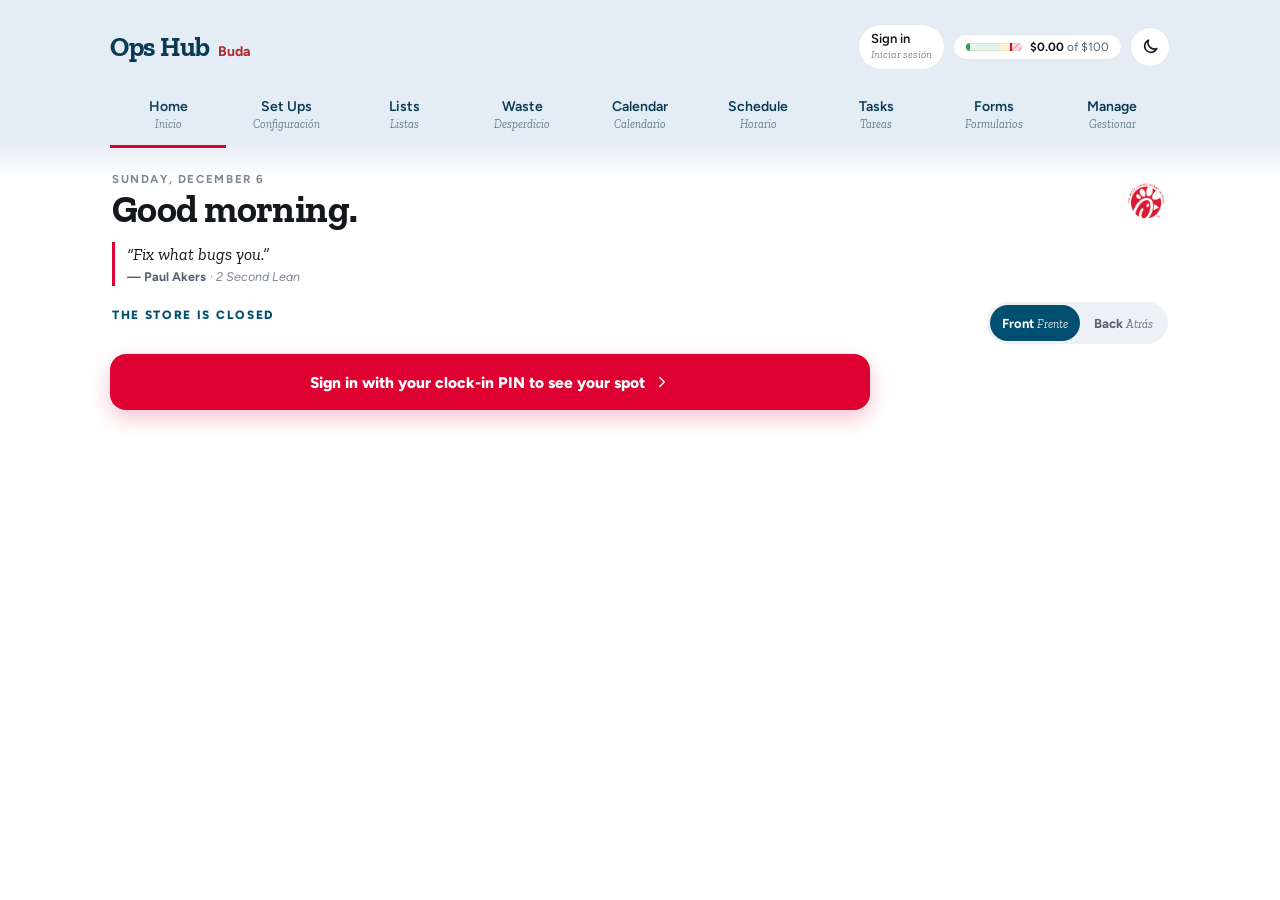
==== commit 5477c4ee: "Merge main into claude/page-links (the day look, View as) Co-Authored-By: Claude Opus 5.5 <noreply@a" ====
--- a/cfa-buda-ops-hub-complete.html
+++ b/cfa-buda-ops-hub-complete.html
@@ -42,10 +42,11 @@
 <div class="app">
 
   <div class="hdr">
-    <div class="hdr-title">
+    <!-- The title goes Home (navigation.js presses the Home tab); without the script it is a plain link to the front page. -->
+    <a class="hdr-title hdr-home" id="hdrHome" href="/" title="Home" aria-label="Ops Hub Buda, go to Home">
       <h1>Ops Hub</h1>
       <span class="location">Buda</span>
-    </div>
+    </a>
     <div class="hdr-meta" style="display:flex;align-items:center;gap:12px;">
       <span id="initialsBadge" title="Tap to change who's using this device" style="cursor:pointer;font-family:'Outfit',sans-serif;font-size:13px;font-weight:600;color:var(--text-secondary);padding:4px 10px;border:1px solid var(--border);border-radius:14px;background:var(--cfa-white);user-select:none;"></span>
       <!-- Today's waste against the daily limit, always in view (waste-log.js renderWasteMeters). Tap for the Waste tab. -->
@@ -1322,6 +1323,7 @@
 <script src="/static/js/team-list.js" defer></script>
 <script src="/static/js/leaders.js" defer></script>
 <script src="/static/js/roles.js" defer></script>
+<script src="/static/js/view-as.js" defer></script>
 <script src="/static/js/team-pea.js" defer></script>
 <script src="/static/js/leader-report.js" defer></script>
 <script src="/static/js/points-engine.js" defer></script>
--- a/static/css/theme-cfa.css
+++ b/static/css/theme-cfa.css
@@ -14,18 +14,48 @@
   --cfa-red:#DD0031;
   --cfa-dark-red:#AF272F;
   --cfa-navy:#004F71;
-  --cfa-white:#FFFDF9;        /* cards */
-  --cfa-bg:#F6F1E8;           /* ground */
-  --cfa-light:#FBF8F2;
-  --cfa-soft:#EBE4D8;         /* segmented controls, quiet fills */
-  --text-primary:#1C1B19;
-  --text-secondary:#5F5A52;
-  --text-tertiary:#7C766C;
-  --border:#E4DCCF;
+  --cfa-white:#FFFFFF;        /* cards */
+  --cfa-bg:#FFFFFF;           /* ground: white, the colour is in the band and the insides */
+  --cfa-light:#F6F8FA;
+  --cfa-soft:#EDF1F5;         /* segmented controls, quiet fills */
+  --text-primary:#14171C;
+  --text-secondary:#596170;
+  --text-tertiary:#7E8694;
+  --border:#E3E8EE;
   --radius:14px;
-  --success:#2E7D45;
-  --ok:#2E7D45;               /* on now, on track */
-  --ok-soft:#E5F1E8;
+  /* Status: one hue a meaning, and every shade of it comes from here
+     (Tim, Nov 4 2026: too many near-colours made the pages hard to read at
+     a glance). good = done, on time, under; warn = coming up, due, close to
+     a limit; bad = late, missing, over; info = in progress, a note. Each
+     has five strengths: the solid for chips, bars and rails; -ink for text
+     on the page; -fill for a washed background with -line as its edge;
+     -bright for text on navy or another dark card. dark.css sets the same
+     tokens for dark mode, so a rule that uses them needs no dark twin. */
+  --good:#2E7D45; --good-ink:#1F5B30; --good-fill:#E3F1E6; --good-line:#B9DCC3; --good-bright:#9FD9AE;
+  --warn:#C47A00; --warn-ink:#7A4C00; --warn-fill:#FFF1D6; --warn-line:#F0D39A; --warn-bright:#F3C76A;
+  --bad:#DD0031;  --bad-ink:#AF272F;  --bad-fill:#FBE3E4;  --bad-line:#F2B8BF;  --bad-bright:#FF8FA6;
+  --info:#004F71; --info-ink:#003B57; --info-fill:#E3EEF4; --info-line:#B5CEDC; --info-bright:#7FC1E1;
+  --off:#7E8694;  --off-ink:#596170;  --off-fill:#EDF1F5;  --off-line:#D5DBE2;
+  --success:var(--good);
+  --ok:var(--good);           /* on now, on track */
+  --ok-soft:var(--good-fill);
+  /* The day look (Tim, Nov 23 2026, "Cloud + navy band + tinted insides"):
+     a white floor and white cards that float on shadow, no tan anywhere. The
+     colour lives in two places: a navy band across the top of every page
+     (light only; dark is Midnight) and a pale blue inside each card, on its
+     rows, headers, tracks and pills. */
+  --card-shadow:0 1px 2px rgba(20,23,28,.06),0 6px 20px rgba(20,23,28,.08),0 0 0 1px rgba(20,23,28,.03);
+  /* The band (Tim, Nov 23 2026: the deep navy was too strong, so it is a pale
+     blue now with navy ink; the navy lives in the cards below). Its ink: text,
+     hover and the active tab. Its lower edge melts into the white (no line, no
+     rounded corners). Stronger options, one line each: Sky --band:#C9DDEE;
+     Steel --band:#5E87A6 with white ink (--band-ink:#FFFFFF,
+     --band-ink-2:rgba(255,255,255,.8), --band-hover:rgba(255,255,255,.1),
+     --band-accent:#FFFFFF, --band-loc:#FFE3E8). */
+  --band:#E4EDF6;
+  --band-ink:#0B3A55; --band-ink-2:rgba(11,58,85,.62); --band-hover:rgba(0,59,92,.06); --band-accent:#DD0031; --band-loc:#AF272F;
+  --inset:#F1F6FB; --inset-strong:#E4EEF7; --inset-faint:#F7FAFD; --inset-track:#DCE8F3; --inset-line:#D3E1EE;
+  --eyebrow:var(--cfa-navy);  /* section labels in small caps */
   --font-display:'Zilla Slab', Georgia, serif;
   --font-ui:'Figtree', 'DM Sans', system-ui, sans-serif;
 }
@@ -63,13 +93,13 @@
 .toggle-btn{flex:1;min-height:44px;padding:8px 16px;border:0;border-radius:999px;background:transparent;color:var(--text-primary);font-family:var(--font-ui);font-size:14px;font-weight:600;letter-spacing:0;text-transform:none;}
 .toggle-btn .sub{font-family:var(--font-display);font-style:italic;font-size:10.5px;color:var(--text-tertiary);}
 .toggle-btn:hover{border-color:transparent;}
-.toggle-btn.active{background:var(--text-primary);color:#F6F1E8;border-color:transparent;}
-.toggle-btn.active .sub{color:rgba(246,241,232,0.7);}
+.toggle-btn.active{background:var(--text-primary);color:#F4F7FA;border-color:transparent;}
+.toggle-btn.active .sub{color:rgba(244,247,250,0.7);}
 
 /* ===== Set Ups ===== */
 #positionsView{
-  --su-bg:var(--cfa-bg); --su-card:var(--cfa-white); --su-ink:#1C1B19; --su-muted:#5F5A52; --su-line:#E4DCCF; --su-soft:var(--cfa-soft);
-  --su-red:var(--cfa-red); --su-crushing:#2E7D45; --su-rise:#C47A00; --su-rise-ink:#FFFFFF; --su-notyet:#AF272F; --su-unrated:#DDD6C9;
+  --su-bg:var(--cfa-bg); --su-card:var(--cfa-white); --su-ink:#14171C; --su-muted:#596170; --su-line:#E3E8EE; --su-soft:var(--cfa-soft);
+  --su-red:var(--cfa-red); --su-crushing:var(--good); --su-rise:var(--warn); --su-rise-ink:#FFFFFF; --su-notyet:var(--bad-ink); --su-unrated:#D5DBE2;
 }
 #positionsView .su-board{font-family:var(--font-ui);}
 #positionsView .su-board h2,#positionsView .su-board h3{font-family:var(--font-display);font-weight:600;}
@@ -84,8 +114,8 @@
 .launch-subnav{display:grid;grid-template-columns:repeat(auto-fit,minmax(150px,1fr));gap:8px;padding:2px 0 14px;}
 .launch-pill{display:flex;flex-direction:column;align-items:flex-start;gap:1px;min-height:44px;padding:7px 14px;border:1px solid var(--border);border-radius:12px;background:var(--cfa-white);color:var(--text-primary);font-family:var(--font-ui);font-size:13px;font-weight:700;line-height:1.2;cursor:pointer;}
 .launch-pill span{font-family:var(--font-display);font-style:italic;font-weight:400;font-size:11px;color:var(--text-tertiary);}
-.launch-pill.active{background:var(--cfa-navy);border-color:var(--cfa-navy);color:#F6F1E8;}
-.launch-pill.active span{color:rgba(246,241,232,0.75);}
+.launch-pill.active{background:var(--cfa-navy);border-color:var(--cfa-navy);color:#F4F7FA;}
+.launch-pill.active span{color:rgba(244,247,250,0.75);}
 .launch-pill:hover:not(.active){border-color:var(--cfa-navy);}
 .week-toggle{background:var(--cfa-soft);border-radius:999px;}
 .su-week-toggle-btn,.week-toggle-btn{font-family:var(--font-ui);font-size:13px;text-transform:none;letter-spacing:0;color:var(--text-secondary);border-radius:999px;}
@@ -102,7 +132,7 @@
 .su-modebar{margin-bottom:2px;}
 .su-mode{background:var(--cfa-soft);border-radius:999px;}
 .su-mode-btn{border-radius:999px;font-family:var(--font-ui);}
-.su-mode-btn.active{background:var(--text-primary);color:#F6F1E8;box-shadow:none;}
+.su-mode-btn.active{background:var(--text-primary);color:#F4F7FA;box-shadow:none;}
 .su-print-btn{font-family:var(--font-ui);}
 
 
@@ -115,19 +145,19 @@
 .su-col-a{--sky:linear-gradient(135deg,#F4CFA8,#FBE6D2);}
 .su-col-d{--sky:linear-gradient(135deg,#C9B6E8,#EADFF7);}
 .su-col-c{--sky:linear-gradient(135deg,#2B3A52,#4A5C7A);}
-.su-dp .su-dp-banner{background:var(--su-card);border:1px solid var(--border);border-radius:16px;box-shadow:0 1px 2px rgba(28,27,25,0.04);}
+.su-dp .su-dp-banner{background:var(--su-card);border:1px solid var(--border);border-radius:16px;box-shadow:0 1px 2px rgba(20,23,28,0.04);}
 .su-dp-head{min-height:58px;padding:10px 12px;gap:12px;}
 .su-dp-art,.su-col-c .su-dp-art{width:44px;height:36px;border-radius:10px;background:var(--sky);}
 .su-dp-art svg{width:22px;}
 .su-dp-name{font-family:var(--font-display);font-weight:600;font-size:19px;line-height:1.1;}
 .su-dp-time{font-family:var(--font-ui);font-size:12.5px;font-weight:500;}
 .su-dp .su-dp-fill{font-size:12px;font-weight:700;padding:4px 10px;border-radius:999px;background:var(--cfa-soft);color:var(--text-primary);}
-.su-dp .su-dp-fill.is-short{background:#FBE3E4;color:var(--cfa-dark-red);}
+.su-dp .su-dp-fill.is-short{background:var(--bad-fill);color:var(--cfa-dark-red);}
 .su-dp .su-dp-fill .es-line{font-size:10px;font-weight:600;}
-.su-dp.is-open .su-dp-banner{border-color:transparent;box-shadow:0 0 0 2px var(--cfa-red),0 8px 20px rgba(28,27,25,0.08);}
+.su-dp.is-open .su-dp-banner{border-color:transparent;box-shadow:0 0 0 2px var(--cfa-red),0 8px 20px rgba(20,23,28,0.08);}
 .su-dp.is-open .su-dp-head{background:var(--sky);border-radius:14px 14px 0 0;}
-.su-col-c.is-open .su-dp-head{color:#F6F1E8;}
-.su-col-c.is-open .su-dp-head .su-dp-time,.su-col-c.is-open .su-dp-head .su-dp-chev{color:rgba(246,241,232,0.8);}
+.su-col-c.is-open .su-dp-head{color:#F4F7FA;}
+.su-col-c.is-open .su-dp-head .su-dp-time,.su-col-c.is-open .su-dp-head .su-dp-chev{color:rgba(244,247,250,0.8);}
 .su-dp.is-open .su-dp-fill{background:var(--cfa-white);}
 .su-dp-sub{padding:8px 12px 10px;}
 .su-dp .su-dp-lead{background:var(--cfa-white);border-color:var(--border);border-radius:999px;font-family:var(--font-ui);}
@@ -136,17 +166,17 @@
 
 /* Positions: the priority number in the serif, a thin zone stripe, calm rows */
 .su-sheet-list{padding:4px 10px 8px;}
-.su-sheet-list .su-row{background:transparent;box-shadow:inset 3px 0 0 var(--zc);border-top:1px solid #EFE8DC;border-radius:0;padding:8px 6px 8px 14px;min-height:46px;}
+.su-sheet-list .su-row{background:transparent;box-shadow:inset 3px 0 0 var(--zc);border-top:1px solid #EDF0F4;border-radius:0;padding:8px 6px 8px 14px;min-height:46px;}
 .su-sheet-list .su-row:first-child{border-top:0;}
 .su-sheet-list .su-row:hover{filter:none;background:var(--cfa-light);}
 .su-sheet-list .su-row-slot{font-family:var(--font-ui);font-size:14px;font-weight:500;color:var(--text-primary);}
-.su-row-rank{background:transparent;font-family:var(--font-display);font-size:16px;font-weight:600;color:#9A9388;min-width:20px;height:auto;margin-right:6px;}
+.su-row-rank{background:transparent;font-family:var(--font-display);font-size:16px;font-weight:600;color:#8B93A0;min-width:20px;height:auto;margin-right:6px;}
 .su-row-who{font-size:14.5px;font-weight:700;}
 .su-row-role{border-radius:6px;background:var(--cfa-soft);border-color:transparent;color:var(--text-secondary);}
-.su-sheet-list .su-row.is-needed{background:#FBE3E4;border-radius:10px;}
+.su-sheet-list .su-row.is-needed{background:var(--bad-fill);border-radius:10px;}
 .su-sheet-list .su-row.is-open:not(.is-needed){background:transparent;}
 .su-tier-dot{width:10px;height:10px;box-shadow:none;}
-.su-tier-dot.is-unrated{box-shadow:inset 0 0 0 2px #9A9388;}
+.su-tier-dot.is-unrated{box-shadow:inset 0 0 0 2px #8B93A0;}
 .su-zone-more{font-family:var(--font-ui);color:var(--text-secondary);}
 .su-tier-key{font-family:var(--font-ui);}
 
@@ -161,10 +191,10 @@
    own class, not .su-mode, which launch mode hides with the Coach switch. */
 /* The bar stays pinned to the top of the roster list as it scrolls (Tim),
    on the card's own color so names slide under it cleanly. */
-.su-roster-bar{position:sticky;top:0;z-index:2;background:var(--cfa-white);padding:0 0 10px;box-shadow:0 6px 6px -6px rgba(28,27,25,0.12);}
+.su-roster-bar{position:sticky;top:0;z-index:2;background:var(--cfa-white);padding:0 0 10px;box-shadow:0 6px 6px -6px rgba(20,23,28,0.12);}
 .su-roster-filter{display:flex;gap:3px;padding:3px;border-radius:999px;background:var(--cfa-soft);}
 .su-roster-filter-btn{flex:1;min-height:40px;padding:6px 12px;border:0;border-radius:999px;background:transparent;font-family:var(--font-ui);font-size:13px;font-weight:700;color:var(--text-secondary);font-variant-numeric:tabular-nums;cursor:pointer;}
-.su-roster-filter-btn.active{background:var(--text-primary);color:#F6F1E8;}
+.su-roster-filter-btn.active{background:var(--text-primary);color:#F4F7FA;}
 .su-roster-filter-btn.active .es{color:inherit;opacity:0.78;}
 .su-roster-bar + .su-roster-row{border-top:0;padding-top:4px;}
 .su-roster-empty{text-align:center;color:var(--text-secondary);font-family:var(--font-ui);font-size:13px;padding:20px 8px;line-height:1.5;}
@@ -182,26 +212,26 @@
 .su-break-start,.su-break-complete{display:inline-flex;align-items:center;gap:8px;min-height:40px;padding:0 16px 0 14px;border-radius:999px;font-family:var(--font-ui);font-size:13px;font-weight:700;cursor:pointer;}
 .su-break-start{border:1px solid var(--border);background:var(--cfa-white);color:var(--text-primary);}
 .su-break-start:hover{border-color:var(--cfa-red);color:var(--cfa-red);}
-.su-break-complete{border:1px solid transparent;background:#E6F2EA;color:#1E7B34;}
-.su-break-complete em{font-style:normal;font-weight:600;color:#1E7B34;opacity:0.7;}
+.su-break-complete{border:1px solid transparent;background:#E6F2EA;color:var(--good-ink);}
+.su-break-complete em{font-style:normal;font-weight:600;color:var(--good-ink);opacity:0.7;}
 .su-break-complete.is-past{cursor:default;}   /* a past day's break: shown, not changed */
 .su-break-complete:hover{background:#D4E9DB;}
-.su-break-live{display:grid;grid-template-columns:minmax(0,1fr) auto;grid-template-areas:"k done" "clock done" "back done";column-gap:14px;align-items:center;background:var(--cfa-navy);color:#F6F1E8;border-radius:16px;padding:12px 14px 12px 16px;}
-.su-break-k{grid-area:k;font-size:11px;font-weight:700;letter-spacing:0.1em;text-transform:uppercase;color:rgba(246,241,232,0.78);}
+.su-break-live{display:grid;grid-template-columns:minmax(0,1fr) auto;grid-template-areas:"k done" "clock done" "back done";column-gap:14px;align-items:center;background:var(--cfa-navy);color:#F4F7FA;border-radius:16px;padding:12px 14px 12px 16px;}
+.su-break-k{grid-area:k;font-size:11px;font-weight:700;letter-spacing:0.1em;text-transform:uppercase;color:rgba(244,247,250,0.78);}
 .su-break-clock{grid-area:clock;font-family:var(--font-display);font-weight:700;font-size:36px;line-height:1.05;letter-spacing:-0.02em;font-variant-numeric:tabular-nums;margin:2px 0;}
-.su-break-back{grid-area:back;font-size:12.5px;color:rgba(246,241,232,0.78);}
-.su-break-done{grid-area:done;min-height:40px;padding:0 18px;border-radius:999px;border:1px solid rgba(246,241,232,0.55);background:transparent;color:#F6F1E8;font-family:var(--font-ui);font-size:13px;font-weight:700;cursor:pointer;}
-.su-break-done:hover{background:#F6F1E8;color:var(--cfa-navy);}
+.su-break-back{grid-area:back;font-size:12.5px;color:rgba(244,247,250,0.78);}
+.su-break-done{grid-area:done;min-height:40px;padding:0 18px;border-radius:999px;border:1px solid rgba(244,247,250,0.55);background:transparent;color:#F4F7FA;font-family:var(--font-ui);font-size:13px;font-weight:700;cursor:pointer;}
+.su-break-done:hover{background:#F4F7FA;color:var(--cfa-navy);}
 
 /* Coach view: the game plan and the tool bar in Chick-fil-A navy */
 #positionsView .su-plan{background:var(--cfa-navy);}
 #positionsView .su-plan-head h2{font-family:var(--font-display);font-weight:600;font-size:22px;}
-#positionsView .su-plan-facts,#positionsView .su-plan-line em{color:rgba(246,241,232,0.78);}
+#positionsView .su-plan-facts,#positionsView .su-plan-line em{color:rgba(244,247,250,0.78);}
 #positionsView .su-plan-tag.is-open{color:var(--cfa-navy);}
 #positionsView .su-chip{background:var(--cfa-white);border:1px solid var(--border);font-family:var(--font-ui);}
 #positionsView .su-chip.active{background:var(--cfa-navy);border-color:var(--cfa-navy);}
 #positionsView .su-tool{background:var(--cfa-navy);font-family:var(--font-ui);}
-#positionsView .su-tool:hover,#positionsView .su-tool.active{background:#003B57;}
+#positionsView .su-tool:hover,#positionsView .su-tool.active{background:var(--info-ink);}
 #positionsView .su-zone{background:var(--cfa-white);border:1px solid var(--border);}
 #positionsView .su-zone-head h3,#positionsView .su-sheet-title h2{font-family:var(--font-display);font-weight:600;}
 #positionsView .su-sheet-head h2{font-family:var(--font-display);font-weight:600;}
@@ -212,7 +242,7 @@
 #positionsView .su-daytype.su-game,#positionsView .su-daytype-btn.su-game{background:var(--cfa-red);}
 
 /* The person picker: a quick bottom sheet, names best fit first */
-.overlay{background:rgba(28,27,25,0.38);backdrop-filter:none;-webkit-backdrop-filter:none;}
+.overlay{background:rgba(20,23,28,0.38);backdrop-filter:none;-webkit-backdrop-filter:none;}
 .su-pick .sheet{border-radius:22px 22px 0 0;padding:14px 18px calc(16px + env(safe-area-inset-bottom));max-width:520px;animation:su-pick-in .18s ease-out;will-change:transform;}
 @keyframes su-pick-in{from{transform:translateY(24px);}to{transform:translateY(0);}}
 /* On a tablet the picker sits a fixed way down from the top, not centered: a
@@ -221,7 +251,7 @@
 @media (min-width:720px){ .su-pick{align-items:flex-start;padding-top:56px;} .su-pick .sheet{border-radius:22px;padding-bottom:18px;max-height:calc(100% - 80px);} }
 .su-pick-head{display:flex;align-items:flex-start;justify-content:space-between;gap:12px;margin-bottom:10px;}
 .su-pick-head::before{content:"";position:absolute;left:50%;top:6px;width:40px;height:4px;margin-left:-20px;border-radius:999px;background:var(--cfa-soft);}
-.su-pick .sheet{position:relative;--su-crushing:#2E7D45;--su-rise:#C47A00;--su-notyet:#AF272F;--su-bg:var(--cfa-light);--su-ink:var(--text-primary);}
+.su-pick .sheet{position:relative;--su-crushing:var(--good);--su-rise:var(--warn);--su-notyet:var(--bad-ink);--su-bg:var(--cfa-light);--su-ink:var(--text-primary);}
 .su-pick .su-tier-dot{margin-right:9px;}
 .pos-option-who{display:flex;flex-wrap:wrap;align-items:center;gap:2px 8px;min-width:0;}
 .pos-option-whens{flex-basis:100%;padding-left:19px;display:flex;flex-wrap:wrap;gap:2px 10px;}
@@ -231,7 +261,7 @@
 .su-pick-kicker{display:block;font-family:var(--font-ui);font-size:11px;font-weight:600;letter-spacing:0.12em;text-transform:uppercase;color:var(--text-secondary);margin-top:8px;}
 .su-pick .sheet h2{font-family:var(--font-display);font-size:22px;font-weight:600;text-transform:none;letter-spacing:0;margin:2px 0 0;color:var(--text-primary);}
 .su-pick .su-sheet-close{background:var(--cfa-light);color:var(--text-primary);margin-top:4px;}
-.su-pick-note{font-family:var(--font-ui);font-size:13px;color:#1F5B30;background:#E3F1E6;border-radius:12px;padding:8px 12px;margin-bottom:10px;}
+.su-pick-note{font-family:var(--font-ui);font-size:13px;color:var(--good-ink);background:#E3F1E6;border-radius:12px;padding:8px 12px;margin-bottom:10px;}
 .su-pick-search{width:100%;box-sizing:border-box;min-height:44px;padding:8px 14px;border:1px solid var(--border);border-radius:12px;background:var(--cfa-light);font-family:var(--font-ui);font-size:15px;color:var(--text-primary);margin-bottom:8px;-webkit-appearance:none;}
 .su-pick-search:focus{outline:none;border-color:var(--cfa-navy);background:var(--cfa-white);}
 .su-pick .pos-option-list{max-height:min(52vh,420px);border:1px solid var(--border);border-radius:14px;background:var(--cfa-white);}
@@ -252,11 +282,11 @@
 /* Know the Numbers on the daypart card */
 .su-dp-nums{display:flex;flex-wrap:wrap;gap:4px 14px;padding:0 14px 8px;margin-top:-4px;font-family:var(--font-ui);font-size:12.5px;color:var(--text-secondary);cursor:pointer;}
 .su-dp-nums b{font-family:var(--font-display);font-size:14px;color:var(--text-primary);font-weight:600;}
-.su-dp-num.is-event{color:#7A4C00;font-weight:600;flex:0 0 100%;min-width:0;line-height:1.35;overflow-wrap:anywhere;}
+.su-dp-num.is-event{color:var(--warn-ink);font-weight:600;flex:0 0 100%;min-width:0;line-height:1.35;overflow-wrap:anywhere;}
 .su-dp-ev{display:inline-block;max-width:100%;}
 .su-col-c.is-open .su-dp-nums{color:inherit;}
 .su-dp.is-open .su-dp-nums{background:var(--sky);padding-top:0;margin-top:-6px;padding-bottom:10px;}
-.su-col-c.is-open .su-dp-nums,.su-col-c.is-open .su-dp-nums b{color:#F6F1E8;} .su-col-c.is-open .su-dp-num.is-event{color:#FFD9A0;}
+.su-col-c.is-open .su-dp-nums,.su-col-c.is-open .su-dp-nums b{color:#F4F7FA;} .su-col-c.is-open .su-dp-num.is-event{color:var(--warn-bright);}
 
 /* ===== Home: the greeting and the quote (culture first), on the page's own ground =====
    Was a navy card; since Nov 21 2026 (Tim: more dynamic, easier to take
@@ -280,17 +310,17 @@
 @media (min-width:860px){ .home-greeting{font-size:38px;} .home-quote{font-size:17px;} .home-quote-box{max-width:820px;} }
 
 /* ===== Waste: the scoreboard card in navy; tiles only take color once something is logged ===== */
-.wt-today{background:var(--cfa-navy);color:#F6F1E8;border:0;border-radius:20px;padding:16px 16px 14px;}
-.wt-amt{font-family:var(--font-display);font-weight:700;font-size:44px;letter-spacing:-0.02em;color:#F6F1E8;}
-.wt-sub{color:rgba(246,241,232,0.8);} .wt-sub b{color:#fff;} .wt-sub i{color:rgba(246,241,232,0.7);}
+.wt-today{background:var(--cfa-navy);color:#F4F7FA;border:0;border-radius:20px;padding:16px 16px 14px;}
+.wt-amt{font-family:var(--font-display);font-weight:700;font-size:44px;letter-spacing:-0.02em;color:#F4F7FA;}
+.wt-sub{color:rgba(244,247,250,0.8);} .wt-sub b{color:#fff;} .wt-sub i{color:rgba(244,247,250,0.7);}
 .wt-today .hw-tube{background:linear-gradient(to right,rgba(46,125,69,0.35) 0 60%,rgba(196,122,0,0.35) 60% 80%,rgba(221,0,49,0.45) 80%);box-shadow:none;}
-.wt-today .hw-tube.is-under .hw-fill{background:#5BBF78;}
-.wt-today .hw-tube.is-close .hw-fill{background:#F2B04E;}
-.wt-today .hw-tube.is-over .hw-fill{background:#FF6B85;}
-.wt-today .hw-limit{background:#FF6B85;}
-.wt-today .hw-ticks{color:rgba(246,241,232,0.7);} .wt-today .hw-ticks span.is-limit{color:#FFA3B4;}
-.wt-today-foot{color:rgba(246,241,232,0.85);} .wt-today-foot b{color:#fff;}
-.wt-sides span{background:rgba(246,241,232,0.12);color:#F6F1E8;}
+.wt-today .hw-tube.is-under .hw-fill{background:var(--good);}
+.wt-today .hw-tube.is-close .hw-fill{background:var(--warn);}
+.wt-today .hw-tube.is-over .hw-fill{background:var(--bad);}
+.wt-today .hw-limit{background:var(--bad-bright);}
+.wt-today .hw-ticks{color:rgba(244,247,250,0.7);} .wt-today .hw-ticks span.is-limit{color:var(--bad-bright);}
+.wt-today-foot{color:rgba(244,247,250,0.85);} .wt-today-foot b{color:#fff;}
+.wt-sides span{background:rgba(244,247,250,0.12);color:#F4F7FA;}
 .wt-sides span.is-on{background:var(--cfa-red);color:#fff;}
 .wt-chip{font-family:var(--font-ui);font-size:13px;min-height:36px;padding:7px 14px;}
 .wt-chip.is-on{background:var(--text-primary);border-color:var(--text-primary);}
@@ -298,7 +328,7 @@
 .wt-cat-h{font-size:11px;font-weight:600;letter-spacing:0.12em;color:var(--text-secondary);}
 .wt-tile{border-radius:18px;min-height:136px;}
 .wt-tile.is-zero{background:var(--cfa-white);color:var(--text-primary);border:1px solid var(--border);}
-.wt-tile.is-zero .wt-n{color:#C9C2B5;opacity:1;}
+.wt-tile.is-zero .wt-n{color:#C4CBD4;opacity:1;}
 .wt-tile.is-zero .wt-u,.wt-tile.is-zero .wt-es,.wt-tile.is-zero .wt-p{color:var(--text-tertiary);opacity:1;}
 .wt-n{font-family:var(--font-display);font-weight:700;font-size:46px;letter-spacing:-0.02em;}
 .wt-nm{font-family:var(--font-ui);font-size:15px;}
@@ -327,7 +357,7 @@
 .zone-overall-pct.high{color:var(--success);}
 
 /* ===== Zone Reset & Walkthroughs ===== */
-#zoneresetView{--su-card:var(--cfa-white);--su-ink:#1C1B19;--su-muted:#5F5A52;--su-line:#E4DCCF;}
+#zoneresetView{--su-card:var(--cfa-white);--su-ink:#14171C;--su-muted:#596170;--su-line:#E3E8EE;}
 .su-dp.is-now:not(.is-open) .su-dp-banner{border-color:var(--cfa-red);}
 .checklist-item input[type="checkbox"]{accent-color:var(--cfa-navy);width:20px;height:20px;}
 .checklist-cat{font-family:var(--font-ui);font-size:11px;font-weight:600;letter-spacing:0.12em;color:var(--text-secondary);}
@@ -369,16 +399,16 @@
 .denom-row input{font-family:var(--font-ui);border:1px solid var(--border);border-radius:10px;}
 .denom-row input:focus{border-color:var(--cfa-navy);}
 .denom-sub.is-warn{color:var(--cfa-red);}
-.safe-total-banner{background:var(--cfa-navy);border:0;border-radius:16px;color:#F6F1E8;}
-.safe-total-label{color:rgba(246,241,232,0.75);font-family:var(--font-ui);letter-spacing:0.12em;}
-.safe-total-value{font-family:var(--font-display);font-weight:700;font-size:40px;color:#F6F1E8;}
-.safe-total-target{color:rgba(246,241,232,0.8);}
+.safe-total-banner{background:var(--cfa-navy);border:0;border-radius:16px;color:#F4F7FA;}
+.safe-total-label{color:rgba(244,247,250,0.75);font-family:var(--font-ui);letter-spacing:0.12em;}
+.safe-total-value{font-family:var(--font-display);font-weight:700;font-size:40px;color:#F4F7FA;}
+.safe-total-target{color:rgba(244,247,250,0.8);}
 .safe-log-entry{background:var(--cfa-light);border-radius:14px;}
 .safe-log-shift{font-family:var(--font-ui);}
 .safe-log-total{font-family:var(--font-display);font-size:20px;font-weight:700;color:var(--text-primary);}
-.safe-log-variance.balanced{background:#E3F1E6;color:#1F5B30;}
-.safe-log-variance.over{background:#DCEBF3;color:var(--cfa-navy);}
-.safe-log-variance.short{background:#FBE3E4;color:var(--cfa-dark-red);}
+.safe-log-variance.balanced{background:#E3F1E6;color:var(--good-ink);}
+.safe-log-variance.over{background:var(--info-fill);color:var(--cfa-navy);}
+.safe-log-variance.short{background:var(--bad-fill);color:var(--cfa-dark-red);}
 .safe-log-private{border-radius:12px;font-family:var(--font-ui);}
 /* Fixes found in the pass: the two-column denomination grids overflowed the
    card on a phone (number inputs kept their intrinsic width, so the right
@@ -394,26 +424,26 @@
 /* ===== Scoreboard ===== */
 .sb-subtabs{background:var(--cfa-soft);border-radius:999px;padding:3px;gap:0;}
 .sb-subtab-btn{border-radius:999px;font-family:var(--font-ui);font-size:13px;font-weight:600;text-transform:none;letter-spacing:0;color:var(--text-primary);min-height:40px;}
-.sb-subtab-btn.active{background:var(--text-primary);color:#F6F1E8;}
+.sb-subtab-btn.active{background:var(--text-primary);color:#F4F7FA;}
 .sb-section-label{font-family:var(--font-ui);font-size:11px !important;font-weight:600 !important;letter-spacing:0.12em !important;color:var(--text-secondary) !important;}
 /* Today's waste: the navy stats card with the thermometer */
-.waste-today-card{background:var(--cfa-navy);color:#F6F1E8;border-color:transparent;}
-.waste-today-card h3,.waste-today-card .sub,.waste-today-card .waste-hero-total,.waste-today-card .wt-left b{color:#F6F1E8;}
-.waste-today-card .sub,.waste-today-card .waste-hero-target,.waste-today-card .wt-left,.waste-today-card .wt-hint,.waste-today-card .wt-tick{color:rgba(246,241,232,0.78);}
-.waste-today-card .wt-tick.is-limit{color:#FFA3B4;}
+.waste-today-card{background:var(--cfa-navy);color:#F4F7FA;border-color:transparent;}
+.waste-today-card h3,.waste-today-card .sub,.waste-today-card .waste-hero-total,.waste-today-card .wt-left b{color:#F4F7FA;}
+.waste-today-card .sub,.waste-today-card .waste-hero-target,.waste-today-card .wt-left,.waste-today-card .wt-hint,.waste-today-card .wt-tick{color:rgba(244,247,250,0.78);}
+.waste-today-card .wt-tick.is-limit{color:var(--bad-bright);}
 .waste-today-card .waste-hero-total{font-family:var(--font-display);font-weight:700;font-size:56px;letter-spacing:-0.02em;}
-.waste-today-card .wt-limit{border-top-color:#FF6B85;}
-.waste-today-card .stat-card{background:rgba(246,241,232,0.08);border-color:rgba(246,241,232,0.14);border-radius:14px;box-shadow:none;padding:12px 14px;}
-.waste-today-card .stat-card .label{font-family:var(--font-ui);color:rgba(246,241,232,0.7);letter-spacing:0.12em;}
-.waste-today-card .stat-card .value{font-family:var(--font-display);font-weight:600;font-size:28px;color:#F6F1E8;margin-top:4px;}
+.waste-today-card .wt-limit{border-top-color:var(--bad-bright);}
+.waste-today-card .stat-card{background:rgba(244,247,250,0.08);border-color:rgba(244,247,250,0.14);border-radius:14px;box-shadow:none;padding:12px 14px;}
+.waste-today-card .stat-card .label{font-family:var(--font-ui);color:rgba(244,247,250,0.7);letter-spacing:0.12em;}
+.waste-today-card .stat-card .value{font-family:var(--font-display);font-weight:600;font-size:28px;color:#F4F7FA;margin-top:4px;}
 .waste-today-card .bar-list{background:transparent;border:0;padding:0;}
-.waste-today-card .bar-item .bi-top .bn{color:#F6F1E8;}
-.waste-today-card .bar-item .bi-top .bv{font-family:var(--font-display);font-size:14px;color:#F6F1E8;}
-.waste-today-card .bar-track{background:rgba(246,241,232,0.14);}
+.waste-today-card .bar-item .bi-top .bn{color:#F4F7FA;}
+.waste-today-card .bar-item .bi-top .bv{font-family:var(--font-display);font-size:14px;color:#F4F7FA;}
+.waste-today-card .bar-track{background:rgba(244,247,250,0.14);}
 .waste-today-card .bar-fill{background:var(--cfa-red);}
-.waste-today-card .sync-status{color:rgba(246,241,232,0.7);}
-.waste-today-card .btn,.waste-today-card .btn-secondary{background:rgba(246,241,232,0.12);color:#F6F1E8;border:1px solid rgba(246,241,232,0.2);min-height:38px;}
-.waste-today-card .btn:hover{background:rgba(246,241,232,0.2);}
+.waste-today-card .sync-status{color:rgba(244,247,250,0.7);}
+.waste-today-card .btn,.waste-today-card .btn-secondary{background:rgba(244,247,250,0.12);color:#F4F7FA;border:1px solid rgba(244,247,250,0.2);min-height:38px;}
+.waste-today-card .btn:hover{background:rgba(244,247,250,0.2);}
 /* Streaks as rings: --p is 0–1 of a full open week (waste-log.js) */
 .streak-display{--p:0;position:relative;background:var(--cfa-white);border:1px solid var(--border);border-radius:16px;padding:22px 10px 18px;}
 .streak-display > div:first-child{font-family:var(--font-ui);font-size:11px !important;letter-spacing:0.12em;font-weight:600 !important;color:var(--text-secondary) !important;}
@@ -450,8 +480,8 @@
 .gx-satisfaction-ring{background:conic-gradient(var(--cfa-navy) var(--gx-ring,0%),var(--cfa-soft) 0);}
 .gx-satisfaction-ring-inner{background:var(--cfa-white);}
 .gx-satisfaction-ring-value{font-family:var(--font-display);font-weight:700;color:var(--cfa-navy);}
-.gx-opportunities{background:var(--cfa-light);border-left:3px solid #C47A00;border-radius:12px;}
-.gx-opportunities-title{color:#7A4C00;font-family:var(--font-ui);letter-spacing:0.1em;}
+.gx-opportunities{background:var(--cfa-light);border-left:3px solid var(--warn);border-radius:12px;}
+.gx-opportunities-title{color:var(--warn-ink);font-family:var(--font-ui);letter-spacing:0.1em;}
 .gx-opportunities-list{font-family:var(--font-ui);font-size:13px;}
 /* LX: the metrics table */
 .metrics-table{border-radius:14px;overflow:hidden;}
@@ -461,7 +491,7 @@
 .metrics-table tbody tr:hover{background:var(--cfa-light);}
 .metric-value{font-family:var(--font-display);font-size:16px;font-weight:700;color:var(--text-primary);}
 .sb-h2{font-family:var(--font-display);font-size:22px;font-weight:600;margin:0 0 14px;color:var(--text-primary);}
-.waste-today-card .bar-list > div[style]{color:rgba(246,241,232,0.75) !important;}
+.waste-today-card .bar-list > div[style]{color:rgba(244,247,250,0.75) !important;}
 
 /* ===== Experience hubs: Guest Obsession, TX, LX ===== */
 .content-hub-placeholder h3{font-family:var(--font-display);font-size:20px;font-weight:600;}
@@ -472,7 +502,7 @@
 .pillar-header{background:var(--cfa-white);padding:14px 16px;}
 .pillar-header:hover{filter:none;background:var(--cfa-light);}
 .pillar-title{font-family:var(--font-display);font-size:18px;font-weight:600;gap:12px;}
-.pillar-icon{display:inline-flex;align-items:center;justify-content:center;width:32px;height:32px;border-radius:50%;background:var(--cfa-navy);color:#F6F1E8;font-family:var(--font-display);font-size:15px;font-weight:600;flex:0 0 auto;}
+.pillar-icon{display:inline-flex;align-items:center;justify-content:center;width:32px;height:32px;border-radius:50%;background:var(--cfa-navy);color:#F4F7FA;font-family:var(--font-display);font-size:15px;font-weight:600;flex:0 0 auto;}
 .pillar-toggle{color:var(--text-tertiary);font-size:14px;}
 .pillar-content{background:var(--cfa-light);}
 .pillar-label{font-family:var(--font-ui);font-size:11px;letter-spacing:0.12em;color:var(--text-secondary);font-weight:600;}
@@ -505,10 +535,10 @@
 .tx-event-card,.tx-trial-card,.tx-cert-card{background:var(--cfa-light);border-radius:12px;padding:12px 14px;}
 .tx-event-card{border-left:3px solid var(--cfa-navy);}
 .tx-event-date{font-family:var(--font-ui);color:var(--cfa-navy);letter-spacing:0.1em;}
-.tx-trial-card{border-left:3px solid #C47A00;}
-.tx-trial-date{color:#7A4C00;}
+.tx-trial-card{border-left:3px solid var(--warn);}
+.tx-trial-date{color:var(--warn-ink);}
 .tx-cert-card{border-left:3px solid var(--success);}
-.tx-cert-level{color:#1F5B30;}
+.tx-cert-level{color:var(--good-ink);}
 .tx-event-name,.tx-trial-name,.tx-cert-name{font-family:var(--font-ui);font-size:14px;}
 .growth-pill{border-radius:12px;min-height:52px;}
 .growth-pill:hover{transform:none;}
@@ -561,7 +591,7 @@
 .launch-setting input{accent-color:var(--cfa-navy);}
 /* Data Uploads */
 .du-summary{font-family:var(--font-display);font-size:18px;font-weight:600;color:var(--success);}
-.du-summary.has-due{color:#7A4C00;}
+.du-summary.has-due{color:var(--warn-ink);}
 .du-drop{border:2px dashed var(--border);border-radius:16px;background:var(--cfa-white);}
 .du-drop.is-over{border-color:var(--cfa-navy);background:var(--cfa-light);}
 .du-drop-main{font-family:var(--font-ui);}
@@ -569,14 +599,14 @@
 .du-row-icon:empty{display:none;}
 .du-row-name{font-family:var(--font-ui);font-size:14px;}
 .du-status{font-family:var(--font-ui);}
-.du-status.is-fresh{background:#E3F1E6;color:#1F5B30;}
-.du-status.is-due{background:#FBEFD6;color:#7A4C00;}
-.du-status.is-overdue{background:#FBE3E4;color:var(--cfa-dark-red);}
+.du-status.is-fresh{background:#E3F1E6;color:var(--good-ink);}
+.du-status.is-due{background:var(--warn-fill);color:var(--warn-ink);}
+.du-status.is-overdue{background:var(--bad-fill);color:var(--cfa-dark-red);}
 .du-row-upload{border-radius:999px;font-family:var(--font-ui);font-weight:600;}
 .du-row-upload:focus-within{outline-color:var(--cfa-navy);}
 .du-result{border-radius:10px;}
 .du-result.is-error{border-left-color:var(--cfa-dark-red);} .du-result.is-error div{color:var(--cfa-dark-red);}
-.du-pending{border-radius:14px;background:var(--cfa-light);border-color:#E6D3A0;}
+.du-pending{border-radius:14px;background:var(--cfa-light);border-color:var(--warn-line);}
 .du-chip{border-radius:10px;font-family:var(--font-ui);}
 .du-chip:focus-visible{outline-color:var(--cfa-navy);}
 .du-cal{border-radius:14px;}
@@ -605,15 +635,15 @@
 .ag-hero-num span{font-family:var(--font-ui);font-size:16px;}
 .ag-trend-title{font-family:var(--font-ui);}
 .ag-col-bar{background:var(--cfa-navy);}
-.ag-col:not(.is-now) .ag-col-bar{background:#7FA3B8;}
+.ag-col:not(.is-now) .ag-col-bar{background:var(--info-line);}
 .ag-col-val{font-family:var(--font-display);font-size:13px;}
 .ag-trend-none{border-radius:12px;background:var(--cfa-light);}
-.ag-warn{border-radius:12px;background:#FBEFD6;color:#7A4C00;}
+.ag-warn{border-radius:12px;background:var(--warn-fill);color:var(--warn-ink);}
 .ag-h{font-family:var(--font-display);font-size:17px;font-weight:600;}
 .ag-row{border-radius:12px;}
 .ag-count{font-family:var(--font-display);font-size:14px;}
 .ag-miss{background:var(--cfa-light);}
-.ag-seg.is-below{background:#C47A00;}
+.ag-seg.is-below{background:var(--warn);}
 .ag-done{font-size:13px;}
 
 /* ===== Forecast (Sales & Labor) ===== */
@@ -627,7 +657,7 @@
 .fc-strong{font-weight:700;}
 .fc-tabs{display:flex;gap:0;background:var(--cfa-soft);border-radius:999px;padding:3px;margin-bottom:18px;overflow-x:auto;}
 .fc-tab{flex:1;white-space:nowrap;border:0;border-radius:999px;padding:9px 12px;min-height:40px;font-family:var(--font-ui);font-size:13px;font-weight:600;color:var(--text-primary);background:transparent;cursor:pointer;}
-.fc-tab.active{background:var(--text-primary);color:#F6F1E8;}
+.fc-tab.active{background:var(--text-primary);color:#F4F7FA;}
 .fc-panel{display:none;} .fc-panel.active{display:block;}
 .fc-gate h3{font-family:var(--font-display);font-size:20px;font-weight:600;margin:0 0 8px;}
 .fc-gate p{font-size:14px;color:var(--text-secondary);line-height:1.55;margin:0 0 14px;}
@@ -656,15 +686,15 @@
 .fc-field input,.fc-field select{font-family:var(--font-ui);font-size:15px;min-height:42px;padding:8px 12px;border:1px solid var(--border);border-radius:12px;background:var(--cfa-white);color:var(--text-primary);width:100%;box-sizing:border-box;min-width:0;}
 .fc-field input:focus,.fc-field select:focus{outline:none;border-color:var(--cfa-navy);}
 /* The navy summary card */
-.fc-summary{display:grid;grid-template-columns:1fr 1.3fr;gap:18px;background:var(--cfa-navy);color:#F6F1E8;border-radius:20px;padding:20px 22px;margin-bottom:14px;}
-.fc-sum-label{font-size:11px;font-weight:600;letter-spacing:0.12em;text-transform:uppercase;color:rgba(246,241,232,0.72);}
+.fc-summary{display:grid;grid-template-columns:1fr 1.3fr;gap:18px;background:var(--cfa-navy);color:#F4F7FA;border-radius:20px;padding:20px 22px;margin-bottom:14px;}
+.fc-sum-label{font-size:11px;font-weight:600;letter-spacing:0.12em;text-transform:uppercase;color:rgba(244,247,250,0.72);}
 .fc-sum-hero{font-family:var(--font-display);font-weight:700;font-size:52px;line-height:1.05;letter-spacing:-0.02em;margin:6px 0 4px;}
-.fc-sum-foot{font-size:13px;color:rgba(246,241,232,0.85);}
+.fc-sum-foot{font-size:13px;color:rgba(244,247,250,0.85);}
 .fc-sum-stats{display:grid;grid-template-columns:repeat(auto-fit,minmax(118px,1fr));gap:10px;align-content:center;}
-.fc-sum-stat{background:rgba(246,241,232,0.08);border:1px solid rgba(246,241,232,0.14);border-radius:14px;padding:12px 14px;min-width:0;}
-.fc-sum-stat .label{font-size:10px;font-weight:600;letter-spacing:0.12em;text-transform:uppercase;color:rgba(246,241,232,0.7);}
+.fc-sum-stat{background:rgba(244,247,250,0.08);border:1px solid rgba(244,247,250,0.14);border-radius:14px;padding:12px 14px;min-width:0;}
+.fc-sum-stat .label{font-size:10px;font-weight:600;letter-spacing:0.12em;text-transform:uppercase;color:rgba(244,247,250,0.7);}
 .fc-sum-stat .value{font-family:var(--font-display);font-weight:600;font-size:26px;margin-top:4px;}
-.fc-sum-stat .note{font-size:11px;color:rgba(246,241,232,0.7);margin-top:4px;line-height:1.35;}
+.fc-sum-stat .note{font-size:11px;color:rgba(244,247,250,0.7);margin-top:4px;line-height:1.35;}
 /* Adjust every day */
 .fc-adjust{margin-bottom:14px;}
 .fc-adjust-head{display:flex;flex-wrap:wrap;align-items:baseline;gap:4px 12px;margin-bottom:10px;}
@@ -687,7 +717,7 @@
 .fc-table .fc-num{text-align:right;font-variant-numeric:tabular-nums;}
 .fc-table th.fc-num{text-align:right;}
 .fc-table .is-up{color:var(--success);} .fc-table .is-down{color:var(--cfa-dark-red);}
-.fc-table tr.is-adjusted td{background:#FBF4E3;}
+.fc-table tr.is-adjusted td{background:var(--warn-fill);}
 .fc-table tr.is-closed td{color:var(--text-tertiary);}
 .fc-adjcell{display:inline-flex;align-items:center;gap:4px;}
 .fc-step{width:30px;height:30px;border-radius:999px;border:1px solid var(--border);background:var(--cfa-white);font-size:16px;line-height:1;cursor:pointer;color:var(--text-primary);}
@@ -696,10 +726,10 @@
 .fc-adj:focus{outline:none;border-color:var(--cfa-navy);}
 .fc-pill{display:inline-flex;align-items:center;gap:4px;font-size:12px;font-weight:600;padding:3px 10px;border-radius:999px;background:var(--cfa-soft);color:var(--text-secondary);}
 .fc-pill svg{width:12px;height:12px;}
-.fc-pill.is-good{background:#E3F1E6;color:#1F5B30;} .fc-pill.is-warn{background:#FBEFD6;color:#7A4C00;} .fc-pill.is-bad{background:#FBE3E4;color:var(--cfa-dark-red);}
+.fc-pill.is-good{background:#E3F1E6;color:var(--good-ink);} .fc-pill.is-warn{background:var(--warn-fill);color:var(--warn-ink);} .fc-pill.is-bad{background:var(--bad-fill);color:var(--cfa-dark-red);}
 .fc-actions{display:flex;flex-wrap:wrap;align-items:center;gap:10px;margin:4px 0 16px;}
 .fc-actions .btn{width:auto;margin:0;}
-.fc-note-wide{flex-basis:100%;color:#7A4C00;}
+.fc-note-wide{flex-basis:100%;color:var(--warn-ink);}
 .fc-note-wide.is-info{color:var(--text-secondary);}
 .fc-danger{border-color:var(--cfa-dark-red);color:var(--cfa-dark-red);}
 .fc-compare{margin-bottom:14px;} .fc-compare h3 .sub{margin-left:6px;} .fc-compare .fc-muted{display:block;margin-top:8px;}
@@ -707,7 +737,7 @@
 .fc-left{margin-bottom:14px;} .fc-left h3 .sub{margin-left:6px;}
 .fc-check{display:flex;gap:10px;align-items:flex-start;font-size:13px;color:var(--text-secondary);line-height:1.5;margin:0 0 12px;}
 .fc-check input{accent-color:var(--cfa-navy);width:18px;height:18px;flex:none;margin-top:2px;}
-.fc-event{display:block;font-size:11px;color:#7A4C00;white-space:normal;max-width:180px;line-height:1.3;}
+.fc-event{display:block;font-size:11px;color:var(--warn-ink);white-space:normal;max-width:180px;line-height:1.3;}
 /* KPI cards */
 .fc-kpis{display:grid;grid-template-columns:repeat(auto-fit,minmax(170px,1fr));gap:12px;margin-bottom:14px;}
 .fc-kpis-3{grid-template-columns:repeat(3,1fr);}
@@ -717,7 +747,7 @@
 .fc-kpi-label{font-size:11px;font-weight:600;letter-spacing:0.1em;text-transform:uppercase;color:var(--text-secondary);}
 .fc-kpi-value{font-family:var(--font-display);font-weight:700;font-size:28px;margin-top:4px;color:var(--text-primary);}
 .fc-kpi-note{font-size:12px;color:var(--text-tertiary);margin-top:4px;}
-.fc-kpi-value.is-up,.fc-kpi-value.is-good{color:var(--success);} .fc-kpi-value.is-down,.fc-kpi-value.is-bad{color:var(--cfa-dark-red);} .fc-kpi-value.is-warn{color:#7A4C00;}
+.fc-kpi-value.is-up,.fc-kpi-value.is-good{color:var(--success);} .fc-kpi-value.is-down,.fc-kpi-value.is-bad{color:var(--cfa-dark-red);} .fc-kpi-value.is-warn{color:var(--warn-ink);}
 /* Charts */
 .fc-chart-card{margin-bottom:14px;}
 .fc-chart-card h3{display:flex;align-items:center;gap:8px;margin-bottom:6px;}
@@ -730,7 +760,7 @@
 .fc-two{display:grid;grid-template-columns:1fr 1fr;gap:14px;}
 .fc-minis{display:grid;grid-template-columns:repeat(auto-fill,minmax(260px,1fr));gap:14px;}
 .fc-empty{font-size:13px;color:var(--text-tertiary);margin:6px 0;}
-.fc-tip{position:fixed;z-index:60;pointer-events:none;background:var(--text-primary);color:#F6F1E8;font-family:var(--font-ui);font-size:12px;padding:6px 10px;border-radius:10px;white-space:nowrap;}
+.fc-tip{position:fixed;z-index:60;pointer-events:none;background:var(--text-primary);color:#F4F7FA;font-family:var(--font-ui);font-size:12px;padding:6px 10px;border-radius:10px;white-space:nowrap;}
 /* Channels */
 .fc-mixbar{display:flex;height:26px;border-radius:999px;overflow:hidden;background:var(--cfa-soft);margin:8px 0 12px;}
 .fc-seg{height:100%;min-width:2px;}
@@ -796,7 +826,7 @@
 /* ---- Zone resets owned by positions, and signed position notes ---- */
 /* Set Ups rows: the spot, a pencil for a note, the notes under it. */
 .su-sheet-list .su-rowwrap{display:grid;grid-template-columns:minmax(0,1fr) auto;align-items:center;column-gap:6px;}
-.su-sheet-list .su-rowwrap + .su-rowwrap{border-top:1px solid #EFE8DC;}
+.su-sheet-list .su-rowwrap + .su-rowwrap{border-top:1px solid #EDF0F4;}
 .su-sheet-list .su-rowwrap .su-row{border-top:0;}
 /* Lead Captain picker: everyone else on shift, folded away (setup-leaders.js). */
 .su-lead-others{margin-top:12px;}
@@ -809,8 +839,8 @@
 .su-row-notebtn:hover{border-color:var(--cfa-navy);color:var(--cfa-navy);}
 .su-row-notebtn{position:relative;}
 .su-row-notebtn.has{border-color:var(--cfa-navy);color:var(--cfa-navy);background:#E3EEF4;}
-.su-row-notecount{position:absolute;top:-4px;right:-4px;min-width:16px;height:16px;padding:0 4px;box-sizing:border-box;border-radius:999px;background:var(--cfa-navy);color:#F6F1E8;font-family:var(--font-ui);font-size:10px;font-weight:700;line-height:16px;text-align:center;}
-.su-note-stamp{display:inline-block;margin-left:4px;padding:1px 7px;border-radius:999px;background:var(--cfa-navy);color:#F6F1E8;font-family:var(--font-ui);font-size:10.5px;font-weight:700;letter-spacing:0.04em;white-space:nowrap;font-variant-numeric:tabular-nums;vertical-align:1px;}
+.su-row-notecount{position:absolute;top:-4px;right:-4px;min-width:16px;height:16px;padding:0 4px;box-sizing:border-box;border-radius:999px;background:var(--cfa-navy);color:#F4F7FA;font-family:var(--font-ui);font-size:10px;font-weight:700;line-height:16px;text-align:center;}
+.su-note-stamp{display:inline-block;margin-left:4px;padding:1px 7px;border-radius:999px;background:var(--cfa-navy);color:#F4F7FA;font-family:var(--font-ui);font-size:10.5px;font-weight:700;letter-spacing:0.04em;white-space:nowrap;font-variant-numeric:tabular-nums;vertical-align:1px;}
 .su-note-stamp.is-mine{background:var(--text-primary);}
 .su-tile-noted{display:inline-flex;margin-right:4px;color:var(--cfa-navy);vertical-align:-2px;}
 body.launch-mode .su-row-notebtn{width:36px;height:36px;}
@@ -842,8 +872,8 @@
 .su-sheet-zone .su-resets-head h3,.su-resets-head h3{margin:0;font-family:var(--font-display);font-size:16px;font-weight:600;letter-spacing:0;text-transform:none;color:var(--text-primary);}
 .su-resets-head span{flex:1;font-family:var(--font-ui);font-size:12px;color:var(--text-secondary);}
 .su-resets-head em{font-style:normal;font-family:var(--font-ui);font-size:11px;font-weight:700;letter-spacing:0.08em;text-transform:uppercase;color:var(--cfa-red);}
-.su-reset{display:grid;grid-template-columns:22px minmax(0,1fr) auto;gap:8px;align-items:center;width:100%;min-height:40px;border:0;border-top:1px solid #EFE8DC;background:transparent;padding:7px 2px;text-align:left;font-family:var(--font-ui);color:var(--text-primary);cursor:pointer;}
-.su-resets-body .su-reset:first-child{border-top:1px solid #EFE8DC;}
+.su-reset{display:grid;grid-template-columns:22px minmax(0,1fr) auto;gap:8px;align-items:center;width:100%;min-height:40px;border:0;border-top:1px solid #EDF0F4;background:transparent;padding:7px 2px;text-align:left;font-family:var(--font-ui);color:var(--text-primary);cursor:pointer;}
+.su-resets-body .su-reset:first-child{border-top:1px solid #EDF0F4;}
 .su-reset:hover{background:var(--cfa-light);}
 .su-reset-icon{display:inline-flex;color:var(--text-secondary);}
 .su-reset-icon svg{width:16px;height:16px;}
@@ -860,7 +890,7 @@
 .zr-owner-none{color:var(--cfa-red);font-weight:600;}
 .zr-owner-hand{margin-left:auto;min-height:32px;border:1px solid var(--border);background:var(--cfa-white);border-radius:999px;padding:4px 12px;font-family:var(--font-ui);font-size:12px;font-weight:600;color:var(--text-secondary);cursor:pointer;}
 .zr-owner-hand:hover{border-color:var(--cfa-navy);color:var(--cfa-navy);}
-.zr-owner-note.is-none{background:#FBE3E4;color:#B3002A;}
+.zr-owner-note.is-none{background:var(--bad-fill);color:var(--bad-ink);}
 #zrOwnerModal .pos-option-tag{font-size:12px;color:var(--text-secondary);white-space:nowrap;}
 #zrOwnerModal .su-pick-foot:empty{display:none;}
 
@@ -957,7 +987,7 @@
 body:not(.is-manager) .manager-only{display:none !important;}
 .ev-dot{display:inline-block;flex:0 0 auto;width:9px;height:9px;border-radius:50%;}
 .ev-empty{margin:0;font-family:var(--font-ui);font-size:14px;color:var(--text-secondary);}
-.cal-page{--cal-coral:#DB8B73;--cal-line:#8E8880;--cal-sun:#EEEAE6;--cal-day-h:118px;font-family:var(--font-ui);color:var(--text-primary);}
+.cal-page{--cal-coral:#DB8B73;--cal-line:#8E8880;--cal-sun:#EDF0F4;--cal-day-h:118px;font-family:var(--font-ui);color:var(--text-primary);}
 .cal-head{display:flex;flex-wrap:wrap;align-items:flex-end;justify-content:space-between;gap:8px 16px;margin:4px 0 10px;}
 .cal-title{margin:0;font-family:var(--font-display);font-size:clamp(34px,7vw,64px);font-weight:700;line-height:1;color:var(--cal-coral);letter-spacing:0.01em;}
 .cal-nav{display:flex;align-items:center;gap:6px;flex-wrap:wrap;}
@@ -974,25 +1004,25 @@
 .cal-cell{margin:0;padding:0;border:0;border-right:1px solid var(--cal-line);border-bottom:1px solid var(--cal-line);border-radius:0;background:transparent;cursor:pointer;min-width:0;}
 .cal-cell.is-sun{background:var(--cal-sun);}
 .cal-cell:hover{background:#FBF1EC;}
-.cal-cell.is-sun:hover{background:#E8E2DC;}
+.cal-cell.is-sun:hover{background:#E6EAEF;}
 .cal-cell.is-sel{box-shadow:inset 0 0 0 3px var(--cfa-red);}
 .cal-cell:focus-visible{outline:3px solid var(--cfa-navy);outline-offset:-3px;}
 .cal-day{pointer-events:none;min-width:0;min-height:var(--cal-day-h);padding:4px 5px 6px;display:flex;flex-direction:column;align-items:center;gap:6px;text-align:center;}
-.cal-num{align-self:flex-start;font-size:13px;font-weight:600;line-height:1;color:#4A4640;font-variant-numeric:tabular-nums;}
+.cal-num{align-self:flex-start;font-size:13px;font-weight:600;line-height:1;color:#434B57;font-variant-numeric:tabular-nums;}
 .cal-num.is-wkend{color:var(--cal-coral);}
 .cal-day.is-out .cal-num{opacity:0.45;}
 .cal-num.is-today{display:inline-flex;align-items:center;justify-content:center;min-width:22px;height:22px;margin:-3px 0 0 -3px;border-radius:11px;background:var(--cfa-red);color:#fff;}
 .cal-ev{max-width:100%;font-size:12px;font-weight:700;line-height:1.35;overflow-wrap:break-word;}
 .cal-ev span{display:block;}
-.cal-ev.is-note{font-family:var(--font-display);font-size:17px;font-weight:600;color:#4A4640 !important;}
+.cal-ev.is-note{font-family:var(--font-display);font-size:17px;font-weight:600;color:#434B57 !important;}
 .cal-goals{width:100%;font-size:13px;line-height:1.5;color:var(--text-primary);}
-.cal-goals b{display:block;margin:0 0 8px;font-family:var(--font-display);font-size:22px;font-weight:600;color:#A9A39A;line-height:1.1;}
+.cal-goals b{display:block;margin:0 0 8px;font-family:var(--font-display);font-size:22px;font-weight:600;color:#A0A7B2;line-height:1.1;}
 .cal-bar{pointer-events:none;align-self:end;min-width:0;margin:0 5px 3px;padding:3px 8px;color:#fff;font-size:12px;font-weight:700;line-height:1.3;text-align:center;overflow-wrap:anywhere;}
 .cal-key{display:flex;flex-wrap:wrap;align-items:baseline;gap:4px 0;margin:14px 0 0;font-size:16px;font-weight:600;}
 .cal-key b{color:var(--text-primary);margin-right:12px;}
 .cal-key span + span::before{content:"|";color:var(--text-primary);margin:0 14px;}
-.cal-side-h{margin:0 0 8px;text-align:center;font-family:var(--font-display);font-size:24px;font-weight:600;color:#A9A39A;}
-.cal-box{border:1px solid #D8D3CC;background:var(--cfa-white);padding:12px 14px;margin:0 0 18px;font-size:14px;line-height:1.5;}
+.cal-side-h{margin:0 0 8px;text-align:center;font-family:var(--font-display);font-size:24px;font-weight:600;color:#A0A7B2;}
+.cal-box{border:1px solid #D5DBE2;background:var(--cfa-white);padding:12px 14px;margin:0 0 18px;font-size:14px;line-height:1.5;}
 .cal-box ol{margin:0;padding-left:22px;}
 .cal-note + .cal-note{margin-top:10px;}
 .cal-note > b{display:block;font-weight:600;}
@@ -1178,7 +1208,7 @@
 .uo-q-label{font-size:12px;font-weight:700;color:var(--text-secondary);}
 .uo-choices{display:flex;flex-wrap:wrap;gap:8px;}
 .uo-choice{min-height:40px;padding:6px 16px;border:1px solid var(--border);border-radius:20px;background:var(--cfa-white);font-family:var(--font-ui);font-size:14px;font-weight:600;color:var(--text-primary);cursor:pointer;}
-.uo-choice.is-on{background:var(--cfa-navy);border-color:var(--cfa-navy);color:#F6F1E8;}
+.uo-choice.is-on{background:var(--cfa-navy);border-color:var(--cfa-navy);color:#F4F7FA;}
 .uo-group{border:1px solid var(--border);border-radius:14px;background:var(--cfa-white);overflow:hidden;}
 .uo-group summary{display:flex;align-items:baseline;justify-content:space-between;gap:10px;min-height:48px;padding:12px 14px;box-sizing:border-box;font-family:var(--font-display);font-size:18px;font-weight:600;cursor:pointer;list-style:none;}
 .uo-group summary::-webkit-details-marker{display:none;}
@@ -1205,7 +1235,7 @@
 .uo-pick-row{display:flex;flex-wrap:wrap;align-items:center;gap:6px;}
 .uo-pick-row>span{flex:0 0 40px;font-size:11px;font-weight:700;letter-spacing:0.06em;text-transform:uppercase;color:var(--text-tertiary);}
 .uo-pick{min-width:40px;min-height:36px;padding:4px 10px;border:1px solid var(--border);border-radius:18px;background:var(--cfa-white);font-family:var(--font-ui);font-size:13px;font-weight:600;color:var(--text-primary);cursor:pointer;}
-.uo-pick.is-on{background:var(--cfa-navy);border-color:var(--cfa-navy);color:#F6F1E8;}
+.uo-pick.is-on{background:var(--cfa-navy);border-color:var(--cfa-navy);color:#F4F7FA;}
 .uo-item-add{display:flex;align-items:center;justify-content:space-between;gap:10px;}
 .uo-item-add label{display:flex;align-items:center;gap:6px;font-size:12px;font-weight:700;color:var(--text-secondary);}
 .uo-item-add input{width:64px;min-height:36px;padding:4px 8px;box-sizing:border-box;border:1px solid var(--border);border-radius:10px;font-family:var(--font-ui);font-size:15px;}
@@ -1254,19 +1284,19 @@
 .kn-mcal-day.is-out{visibility:hidden;}
 .kn-mcal-day.is-empty{background:transparent;color:var(--text-tertiary);font-weight:500;}
 .kn-mcal-day.is-plan i{color:var(--text-secondary);font-weight:600;}
-.kn-mcal-day.is-done{background:#E3EFE3;color:#3F6B42;}
-.kn-mcal-day.is-done i{color:#2E7D32;}
-.kn-mcal-day.is-part{background:#FFF4DC;color:#7A4B00;border-color:#E0A100;}
-.kn-mcal-day.is-due{background:var(--cfa-white);color:#7A4B00;border:1.5px dashed #E0A100;}
-.kn-mcal-day.is-part i,.kn-mcal-day.is-due i{color:#B07800;font-size:14px;}
+.kn-mcal-day.is-done{background:#E3EFE3;color:var(--good-ink);}
+.kn-mcal-day.is-done i{color:var(--good-ink);}
+.kn-mcal-day.is-part{background:var(--warn-fill);color:var(--warn-ink);border-color:var(--warn);}
+.kn-mcal-day.is-due{background:var(--cfa-white);color:var(--warn-ink);border:1.5px dashed var(--warn);}
+.kn-mcal-day.is-part i,.kn-mcal-day.is-due i{color:var(--warn-ink);font-size:14px;}
 .kn-mcal-day.is-today span{display:inline-flex;align-items:center;justify-content:center;min-width:24px;height:24px;border-radius:12px;background:var(--cfa-red);color:#fff;}
 .kn-mcal-day.is-open{outline:2px solid var(--cfa-navy);outline-offset:1px;}
 .kn-mcal-day:focus-visible{outline:2px solid var(--cfa-red);outline-offset:1px;}
 .kn-mcal-legend{display:flex;flex-wrap:wrap;gap:4px 14px;margin-top:8px;font-size:11px;color:var(--text-secondary);}
 .kn-mcal-legend span{display:inline-flex;align-items:center;gap:5px;}
 .kn-mcal-legend i{display:inline-flex;align-items:center;justify-content:center;width:18px;height:18px;border-radius:5px;font-style:normal;font-size:11px;font-weight:700;}
-.kn-mcal-legend i.is-done{background:#E3EFE3;color:#2E7D32;}
-.kn-mcal-legend i.is-due{background:var(--cfa-white);color:#B07800;border:1.5px dashed #E0A100;}
+.kn-mcal-legend i.is-done{background:#E3EFE3;color:var(--good-ink);}
+.kn-mcal-legend i.is-due{background:var(--cfa-white);color:var(--warn-ink);border:1.5px dashed var(--warn);}
 .kn-mcal-legend i.is-plan{background:var(--cfa-white);color:var(--text-secondary);border:1px solid var(--border);}
 .kn-day-panel{margin-top:14px;}
 .kn-day-head{display:flex;flex-wrap:wrap;align-items:baseline;justify-content:space-between;gap:4px 12px;margin-bottom:8px;}
@@ -1341,7 +1371,7 @@
 .dir-chip{display:inline-flex;align-items:baseline;gap:4px;padding:3px 8px;border-radius:999px;font-size:12px;font-weight:600;background:var(--cfa-white);border:1px solid var(--border);}
 .dir-chip small{font-weight:500;color:var(--text-tertiary);font-size:11px;font-variant-numeric:tabular-nums;}
 .dir-chip.is-leader{border-color:var(--cfa-navy);color:var(--cfa-navy);}
-.dir-chip.is-director{background:var(--cfa-navy);border-color:var(--cfa-navy);color:#F6F1E8;} .dir-chip.is-director small{color:rgba(246,241,232,0.75);}
+.dir-chip.is-director{background:var(--cfa-navy);border-color:var(--cfa-navy);color:#F4F7FA;} .dir-chip.is-director small{color:rgba(244,247,250,0.75);}
 .dir-none{font-size:12px;color:var(--text-tertiary);}
 .dir-tl{display:grid;gap:3px;font-size:12px;}
 .dir-tl-row{display:grid;grid-template-columns:78px 1fr 82px;align-items:center;gap:6px;min-height:16px;}
@@ -1430,8 +1460,8 @@
 .ld-q select{min-height:40px;padding:6px 10px;border:1px solid var(--border);border-radius:10px;font-family:var(--font-ui);font-size:14px;background:var(--cfa-white);}
 .ld-status{display:inline-flex;align-items:center;gap:4px;padding:3px 9px;border-radius:999px;font-size:11px;font-weight:700;letter-spacing:0.04em;text-transform:uppercase;background:var(--cfa-soft);color:var(--text-secondary);white-space:nowrap;}
 .ld-status.is-done{background:var(--cfa-red);color:#fff;}
-.ld-status.is-pace{background:var(--cfa-navy);color:#F6F1E8;}
-.ld-status.is-behind{background:#FBE3E6;color:var(--cfa-dark-red);}
+.ld-status.is-pace{background:var(--cfa-navy);color:#F4F7FA;}
+.ld-status.is-behind{background:var(--bad-fill);color:var(--cfa-dark-red);}
 .ld-ring{flex:none;}
 .ld-ring-track{fill:none;stroke:var(--cfa-soft);stroke-width:7;}
 .ld-ring-fill{fill:none;stroke:var(--cfa-navy);stroke-width:7;stroke-linecap:round;transition:stroke-dasharray .4s ease;}
@@ -1504,7 +1534,7 @@
 .ld-type input:checked + span,.ld-chip[aria-pressed="true"],.ld-chip.is-on{color:var(--text-primary);border-color:var(--c,var(--cfa-navy));background:color-mix(in srgb,var(--c,var(--cfa-navy)) 12%,var(--cfa-white));}
 .ld-type input:focus-visible + span{outline:2px solid var(--cfa-navy);outline-offset:2px;}
 .ld-chip b{font-weight:700;color:var(--text-primary);}
-.is-win{--c:#1B8559;} .is-coach{--c:#B8690A;} .is-watch{--c:var(--cfa-navy);} .is-talk{--c:#6844B0;}
+.is-win{--c:var(--good);} .is-coach{--c:var(--warn);} .is-watch{--c:var(--cfa-navy);} .is-talk{--c:#6844B0;}
 .ld-chips{display:flex;flex-wrap:wrap;align-items:center;gap:6px;margin:4px 0 10px;}
 .ld-month{margin:12px 0 6px;font-family:var(--font-display);font-size:13px;font-weight:600;letter-spacing:0.06em;text-transform:uppercase;color:var(--text-secondary);}
 .ld-note{border-left:4px solid var(--c,var(--border)) !important;}
@@ -1524,7 +1554,7 @@
 .ld-pillar[aria-pressed="true"]{border-color:var(--cfa-navy);box-shadow:inset 0 0 0 1px var(--cfa-navy);}
 .ld-pillar-name{font-weight:700;font-size:14px;}
 .ld-pillar-ev{display:flex;flex-wrap:wrap;justify-content:flex-end;gap:4px;}
-.ld-pillar-ev em{font-size:10.5px;font-weight:700;font-style:normal;letter-spacing:0.04em;text-transform:uppercase;color:#B8690A;}
+.ld-pillar-ev em{font-size:10.5px;font-weight:700;font-style:normal;letter-spacing:0.04em;text-transform:uppercase;color:var(--warn-ink);}
 .ld-pillar-desc{grid-column:1 / -1;font-size:12.5px;color:var(--text-secondary);line-height:1.4;}
 .ld-wins ul{margin:0;padding-left:18px;font-size:13.5px;display:grid;gap:3px;}
 .ld-history{width:100%;border-collapse:collapse;font-size:14px;}
@@ -1542,11 +1572,11 @@
 .ldi-rows{display:grid;gap:8px;margin:8px 0;}
 .ldi-row{display:grid;grid-template-columns:28px minmax(0,1.3fr) 150px minmax(0,1fr);gap:6px 8px;align-items:center;padding:8px 10px;border:1px solid var(--border);border-radius:12px;background:var(--cfa-light);}
 .ldi-row.is-off{opacity:.55;}
-.ldi-row.is-new{border-color:#B8690A;}
+.ldi-row.is-new{border-color:var(--warn);}
 .ldi-row textarea{grid-column:2 / -1;font-size:13.5px !important;padding:6px 8px !important;}
 .ldi-row .ld-tags,.ldi-row .ld-pill{grid-column:2 / -1;justify-self:start;margin:0;}
 .ldi-row select,.ldi-row input[type=date]{min-height:36px;min-width:0;box-sizing:border-box;padding:4px 8px;border:1px solid var(--border);border-radius:10px;font-family:var(--font-ui);font-size:13.5px;background:var(--cfa-white);}
-.ldi-row input.is-guess{border-color:#B8690A;}
+.ldi-row input.is-guess{border-color:var(--warn);}
 .ldi-on{display:inline-flex;align-items:center;justify-content:center;width:28px;height:28px;}
 .ldi-on input{width:20px;height:20px;margin:0;accent-color:var(--cfa-navy);}
 @media (max-width:600px){.ldi-row{grid-template-columns:28px minmax(0,1fr);} .ldi-row input[type=date],.ldi-row select[data-ldi-f="type"]{grid-column:2;}}
@@ -1568,10 +1598,10 @@
 .pt-drop:hover{border-color:var(--cfa-navy);}
 .pt-actions{display:flex;gap:8px;flex-wrap:wrap;margin-top:12px;}
 .pt-chip{display:inline-block;padding:2px 9px;border-radius:999px;font-size:12px;font-weight:700;line-height:1.5;white-space:nowrap;}
-.pt-chip.is-clear{background:#E6F2EA;color:#2E6B3F;}
+.pt-chip.is-clear{background:#E6F2EA;color:var(--good-ink);}
 .pt-chip.is-low{background:#EEF0F3;color:var(--text-secondary);}
-.pt-chip.is-mid{background:#FFF1D6;color:#7A4F00;}
-.pt-chip.is-high{background:#FBE3E8;color:var(--cfa-dark-red);}
+.pt-chip.is-mid{background:var(--warn-fill);color:var(--warn-ink);}
+.pt-chip.is-high{background:var(--bad-fill);color:var(--cfa-dark-red);}
 .pt-board-tools{display:flex;gap:12px;align-items:center;flex-wrap:wrap;margin-bottom:10px;}
 .pt-board-tools input[type=search]{flex:1;min-width:180px;padding:10px 12px;border:1px solid var(--border);border-radius:10px;font:inherit;font-size:16px;}
 .pt-zero{display:inline-flex;gap:6px;align-items:center;font-size:14px;color:var(--text-secondary);}
@@ -1589,7 +1619,7 @@
 .pt-events li{display:grid;grid-template-columns:84px 1fr auto;gap:10px;align-items:start;}
 .pt-ev-when{font-size:13px;color:var(--text-secondary);}
 .pt-ev-pts{font-family:var(--font-display);font-size:18px;color:var(--cfa-red);}
-.pt-ev-pts.is-credit{color:#2E6B3F;}
+.pt-ev-pts.is-credit{color:var(--good-ink);}
 .pt-panes{flex-wrap:wrap;}
 .pt-link{border:0;background:none;padding:0;margin-right:14px;font:inherit;font-size:13px;font-weight:700;color:var(--cfa-navy);text-decoration:underline;cursor:pointer;}
 .pt-ev-acts{display:block;margin-top:4px;}
@@ -1613,10 +1643,10 @@
 .pt-acks legend{font-size:11px;font-weight:700;letter-spacing:.06em;text-transform:uppercase;color:var(--text-secondary);margin-bottom:6px;}
 .pt-acks label{display:inline-flex;gap:6px;align-items:center;font-size:14px;}
 .pt-error{color:var(--cfa-dark-red);font-weight:700;}
-.pt-test-banner{margin:0 0 12px;padding:10px 14px;border-radius:12px;background:#FFF1D6;color:#7A4F00;font-size:14px;}
+.pt-test-banner{margin:0 0 12px;padding:10px 14px;border-radius:12px;background:var(--warn-fill);color:var(--warn-ink);font-size:14px;}
 .pt-confirm{margin-top:10px;padding:12px 14px;border:1px solid var(--cfa-red);border-radius:12px;background:#FDF1F3;}
 .pt-confirm p{margin:0 0 8px;}
-.pt-ok{color:#2E6B3F;font-weight:700;}
+.pt-ok{color:var(--good-ink);font-weight:700;}
 .pt-roster td{padding:8px;}
 .pt-roster input[type=checkbox]{width:20px;height:20px;}
 .pt-add .pt-field input[type=text]{width:100%;box-sizing:border-box;}
@@ -1624,7 +1654,7 @@
 .pt-field input,.pt-field select{width:100%;box-sizing:border-box;min-width:0;}
 
 /* ----- Directors → Team (team-pea.js): the rater leaderboard, the team scoreboard, profiles ----- */
-#directorsRoot{--su-crushing:#2E7D32; --su-rise:#F2C14E; --su-rise-ink:#3A2A00; --su-notyet:#B3261E; --su-unrated:#E3DDD3;}
+#directorsRoot{--su-crushing:var(--good); --su-rise:var(--warn); --su-rise-ink:#FFFFFF; --su-notyet:var(--bad-ink); --su-unrated:#E1E6EC;}
 .tp-tabs{margin-bottom:10px;}
 .tp-stats{margin:0 0 10px;}
 .tp-filters{display:flex;flex-wrap:wrap;align-items:center;justify-content:space-between;gap:8px;margin:0 0 10px;}
@@ -1659,14 +1689,14 @@
 .tp-row.is-team .tp-row-growth:nth-of-type(2){grid-area:g2;}
 .tp-row-growth b{font-family:var(--font-display);font-size:18px;font-weight:700;line-height:1.1;font-variant-numeric:tabular-nums;}
 .tp-row-growth span{font-size:10px;font-weight:700;letter-spacing:0.04em;text-transform:uppercase;color:var(--text-tertiary);}
-.tp-row-growth.is-up{background:#E3F2E5;} .tp-row-growth.is-up b{color:#1E5E22;}
-.tp-row-growth.is-down{background:#FBE3E1;} .tp-row-growth.is-down b{color:#8E1B1B;}
+.tp-row-growth.is-up{background:#E3F2E5;} .tp-row-growth.is-up b{color:var(--good-ink);}
+.tp-row-growth.is-down{background:var(--bad-fill);} .tp-row-growth.is-down b{color:var(--bad-ink);}
 .tp-tier{display:inline-block;padding:2px 8px;border-radius:999px;font-size:12px;font-weight:700;font-variant-numeric:tabular-nums;color:#fff;background:var(--su-unrated);}
 .tp-tier.is-crushing{background:var(--su-crushing);}
 .tp-tier.is-rise{background:var(--su-rise);color:var(--su-rise-ink);}
 .tp-tier.is-notyet{background:var(--su-notyet);}
 .tp-trend{display:inline-flex;vertical-align:middle;margin-left:4px;}
-.tp-trend.is-up{color:#2E7D32;} .tp-trend.is-down{color:#C62828;}
+.tp-trend.is-up{color:var(--good-ink);} .tp-trend.is-down{color:var(--bad-ink);}
 .tp-pos td{vertical-align:middle;}
 .tp-pos tr.is-gained td:first-child{font-weight:700;}
 .tp-pos .ld-pill{margin-left:4px;}
@@ -1738,7 +1768,7 @@
 /* Leader goals: a PEA of a kind that doesn't count (Manage → Leaders, PEA types) */
 .ld-goals .ld-goal-pos{grid-column:1 / -1;}
 .tp-timeline li.is-nogoal > span:first-child{color:var(--text-tertiary);}
-.tp-nogoal{font-style:normal;font-size:11px;font-weight:600;color:#8A5600;background:#FFF3DD;border-radius:999px;padding:1px 7px;margin-left:4px;}
+.tp-nogoal{font-style:normal;font-size:11px;font-weight:600;color:var(--warn-ink);background:var(--warn-fill);border-radius:999px;padding:1px 7px;margin-left:4px;}
 
 /* ===== Accounts: the PIN report, checked before saving (accounts.js; Tim, Oct 19 2026) ===== */
 .ac-pin-check{grid-column:1 / -1;margin:6px 0 12px;}
@@ -1755,10 +1785,10 @@
 /* ===== Manage → Health (hub-health.js; Tim, Oct 19 2026) ===== */
 .hh-tiles{display:grid;grid-template-columns:1fr 1fr;gap:10px;margin-bottom:16px;}
 .hh-tile{background:var(--cfa-white);border:1px solid var(--border);border-radius:14px;padding:12px 14px;}
-.hh-tile.is-dark{background:var(--cfa-navy);border-color:var(--cfa-navy);color:#F6F1E8;}
+.hh-tile.is-dark{background:var(--cfa-navy);border-color:var(--cfa-navy);color:#F4F7FA;}
 .hh-tile b{display:block;font-family:var(--font-display);font-size:30px;font-weight:700;line-height:1;}
-.hh-tile b.is-bad{color:var(--cfa-red);} .hh-tile.is-dark b.is-bad{color:#FF8FA6;}
-.hh-tile b.is-ok{color:#2E7D45;} .hh-tile.is-dark b.is-ok{color:#9BE1B0;}
+.hh-tile b.is-bad{color:var(--cfa-red);} .hh-tile.is-dark b.is-bad{color:var(--bad-bright);}
+.hh-tile b.is-ok{color:var(--good-ink);} .hh-tile.is-dark b.is-ok{color:var(--good-bright);}
 .hh-tile span{display:block;margin-top:4px;font-family:var(--font-ui);font-size:12px;line-height:1.3;opacity:.85;}
 .hh-sub{border-top:1px solid var(--border);padding-top:12px;margin-top:12px;}
 .hh-sub h4{margin:0 0 8px;font-family:var(--font-display);font-size:17px;font-weight:600;color:var(--text-primary);}
@@ -1767,7 +1797,7 @@
 .hh-l{width:92px;flex:none;color:var(--text-secondary);}
 .hh-t{flex:1;height:10px;background:var(--cfa-soft);border-radius:999px;overflow:hidden;} .hh-t i{display:block;height:100%;background:var(--cfa-navy);border-radius:999px;}
 .hh-v{width:40px;flex:none;text-align:right;font-weight:700;}
-.hh-bar.is-dim .hh-t i{background:#C9C1B3;} .hh-bar.is-dim .hh-l,.hh-bar.is-dim .hh-v{color:var(--text-tertiary);}
+.hh-bar.is-dim .hh-t i{background:#C4CBD4;} .hh-bar.is-dim .hh-l,.hh-bar.is-dim .hh-v{color:var(--text-tertiary);}
 .hh-note{font-family:var(--font-ui);font-size:12.5px;line-height:1.45;color:var(--text-secondary);margin:8px 0 0;}
 .hh-days{width:100%;border-collapse:collapse;font-family:var(--font-ui);font-size:13px;}
 .hh-days th{font-size:11px;font-weight:700;letter-spacing:.06em;text-transform:uppercase;color:var(--text-tertiary);text-align:right;padding:4px 6px;}
@@ -2157,7 +2187,7 @@
 /* ===== Set Ups frame (Tim, Oct 18 2026) =====
    One pinned strip (FOH/BOH, a week back, the days, a week forward), a
    status line, a chip row, two-line closed cards, the tier key once. */
-.su-strip{position:sticky;top:0;z-index:6;display:flex;align-items:center;gap:4px;margin:0 -20px 8px;padding:8px 12px;background:var(--cfa-bg);box-shadow:0 8px 8px -8px rgba(28,27,25,0.14);}
+.su-strip{position:sticky;top:0;z-index:6;display:flex;align-items:center;gap:4px;margin:0 -20px 8px;padding:8px 12px;background:var(--cfa-bg);box-shadow:0 8px 8px -8px rgba(20,23,28,0.14);}
 .su-strip .foh-boh-toggle{margin:0;flex:none;padding:2px;}
 .su-strip .toggle-btn{min-height:36px;padding:4px 7px;font-size:12.5px;line-height:1.1;}
 .su-strip .toggle-btn .sub{font-size:8px;line-height:1;}
@@ -2183,12 +2213,12 @@
 .su-chips-line{display:flex;align-items:center;gap:8px;}
 /* FOH/BOH as one switch at the end of the chip row, on phones (Tim, Oct 26 2026). */
 .su-side-switch{position:relative;flex:none;display:none;grid-template-columns:1fr 1fr;align-items:stretch;width:132px;min-height:44px;margin:0 0 12px auto;padding:3px;border:0;border-radius:999px;background:var(--cfa-soft);cursor:pointer;-webkit-tap-highlight-color:transparent;touch-action:manipulation;}
-.su-side-knob{position:absolute;top:3px;bottom:3px;left:3px;width:calc(50% - 3px);border-radius:999px;background:var(--text-primary);box-shadow:0 1px 3px rgba(28,27,25,0.25);transition:transform .2s ease;}
+.su-side-knob{position:absolute;top:3px;bottom:3px;left:3px;width:calc(50% - 3px);border-radius:999px;background:var(--text-primary);box-shadow:0 1px 3px rgba(20,23,28,0.25);transition:transform .2s ease;}
 .su-side-switch.is-boh .su-side-knob{transform:translateX(100%);}
 .su-side-opt{position:relative;display:flex;flex-direction:column;align-items:center;justify-content:center;font-family:var(--font-ui);font-size:14px;font-weight:700;line-height:1.05;color:var(--text-primary);transition:color .2s ease;}
 .su-side-opt i{font-family:var(--font-display);font-size:9.5px;font-weight:400;color:var(--text-tertiary);}
-.su-side-opt.is-on{color:#F6F1E8;}
-.su-side-opt.is-on i{color:rgba(246,241,232,0.7);}
+.su-side-opt.is-on{color:#F4F7FA;}
+.su-side-opt.is-on i{color:rgba(244,247,250,0.7);}
 .su-side-switch:focus-visible{outline:2px solid var(--cfa-navy);outline-offset:2px;}
 @media (max-width:600px){
   .su-side-switch{display:grid;}
@@ -2203,13 +2233,13 @@
 .pe-sheet .pe-list{flex:1 1 auto;min-height:120px;overflow-y:auto;overscroll-behavior:contain;-webkit-overflow-scrolling:touch;padding:2px 2px 4px;margin:0 -2px;}
 .pe-dps{display:flex;flex-wrap:wrap;gap:6px;margin:2px 0 10px;}
 .pe-dp{border:1px solid var(--border);background:var(--cfa-white);color:var(--text-primary);border-radius:999px;padding:7px 12px;font:600 13px var(--font-ui);min-height:36px;cursor:pointer;position:relative;}
-.pe-dp.is-on{background:var(--cfa-navy);border-color:var(--cfa-navy);color:#F6F1E8;}
+.pe-dp.is-on{background:var(--cfa-navy);border-color:var(--cfa-navy);color:#F4F7FA;}
 .pe-dp.is-changed::after{content:"";position:absolute;top:4px;right:4px;width:7px;height:7px;border-radius:50%;background:var(--cfa-red);}
 .pe-note{margin:0 0 8px;font-size:13px;color:var(--text-secondary);}
 .pe-note-grip svg{width:15px;height:15px;vertical-align:-3px;color:var(--text-tertiary);}
 .pe-list{list-style:none;margin:0;padding:0;display:flex;flex-direction:column;gap:6px;}
 .pe-row{display:flex;align-items:center;gap:10px;background:var(--cfa-white);border:1px solid var(--border);border-radius:14px;padding:6px 8px 6px 4px;min-height:48px;transition:transform .15s ease;}
-.pe-row.is-dragging{transition:none;position:relative;z-index:2;box-shadow:0 10px 24px rgba(28,27,25,.18);border-color:var(--cfa-navy);}
+.pe-row.is-dragging{transition:none;position:relative;z-index:2;box-shadow:0 10px 24px rgba(20,23,28,.18);border-color:var(--cfa-navy);}
 .pe-grip{flex:none;display:flex;align-items:center;justify-content:center;width:40px;height:40px;border-radius:10px;color:var(--text-tertiary);cursor:grab;touch-action:none;-webkit-user-select:none;user-select:none;}
 .pe-grip:focus-visible{outline:2px solid var(--cfa-navy);outline-offset:1px;}
 .pe-row.is-dragging .pe-grip{cursor:grabbing;color:var(--cfa-navy);}
@@ -2228,7 +2258,7 @@
 .pe-save{border:0;border-radius:999px;min-height:42px;padding:0 20px;background:var(--cfa-red);color:#fff;font:700 15px var(--font-ui);cursor:pointer;}
 .pe-save[disabled]{opacity:.45;cursor:default;}
 @media (prefers-reduced-motion:reduce){.pe-row{transition:none;}}
-.su-chip-fix{margin:0 0 12px;border-color:#EDB3BE;background:#FDECEF;color:var(--cfa-dark-red);font-weight:700;}
+.su-chip-fix{margin:0 0 12px;border-color:var(--bad-line);background:#FDECEF;color:var(--cfa-dark-red);font-weight:700;}
 .su-chip-fix .es-line{display:block;font-size:10.5px;font-weight:500;}
 .su-chip-fix > span{display:flex;flex-direction:column;align-items:flex-start;line-height:1.15;}
 /* Someone off today still in a spot (roster-changes.js rosterIsOff): the spot reads as open, with the name struck. */
@@ -2261,15 +2291,15 @@
 #allDayparts .su-sheet-zone.su-sheet-list{background:transparent;box-shadow:none;border:0;padding:6px 0 4px;display:flex;flex-direction:column;gap:6px;}
 #allDayparts .su-sheet-list .su-rowwrap{background:var(--cfa-white);border:1px solid var(--border);border-radius:14px;overflow:hidden;padding-right:4px;}
 #allDayparts .su-sheet-list .su-rowwrap + .su-rowwrap{border-top:1px solid var(--border);}
-#allDayparts .su-sheet-list .su-rowwrap:has(.su-row.is-needed){border-color:#EDB3BE;}
+#allDayparts .su-sheet-list .su-rowwrap:has(.su-row.is-needed){border-color:var(--bad-line);}
 #allDayparts .su-sheet-list .su-row{background:transparent;border-radius:0;min-height:54px;padding:8px 8px 8px 14px;box-shadow:inset 4px 0 0 var(--zc);grid-template-columns:minmax(0,1fr) auto;gap:12px;}
 #allDayparts .su-sheet-list .su-row.is-needed{background:transparent;}
 /* Not here yet (Tim, Oct 23 2026): today's daypart on the clock, until the person arrives */
-#allDayparts .su-sheet-list .su-rowwrap.is-coming{background:#FFF4C7;border-color:#E9C95A;}
-#allDayparts .su-sheet-list .su-row.is-coming:hover{background:#FCEBA6;}
+#allDayparts .su-sheet-list .su-rowwrap.is-coming{background:var(--warn-fill);border-color:var(--warn-line);}
+#allDayparts .su-sheet-list .su-row.is-coming:hover{background:var(--warn-line);}
 .su-row.is-coming .su-row-who{opacity:.75;}
-.su-row.is-coming .su-row-note,.su-tile.is-coming .su-tile-time{color:#7A5A00;font-weight:700;}
-.su-tile.is-coming{background:#FFF4C7;box-shadow:inset 0 0 0 1.5px #E9C95A;}
+.su-row.is-coming .su-row-note,.su-tile.is-coming .su-tile-time{color:var(--warn-ink);font-weight:700;}
+.su-tile.is-coming{background:var(--warn-fill);box-shadow:inset 0 0 0 1.5px var(--warn-line);}
 #allDayparts .su-sheet-list .su-row:hover{background:var(--cfa-light);}
 #allDayparts .su-sheet-list .su-row-rank{box-shadow:none;background:transparent;color:var(--text-tertiary);font-family:var(--font-ui);font-size:12px;font-weight:600;min-width:16px;margin-right:6px;}
 /* The name over its time note, stacked: side by side they made the column as
@@ -2316,14 +2346,14 @@
 .dir-pick select{min-height:36px;max-width:150px;padding:4px 8px;font-size:13.5px;}
 .dir-share{position:relative;flex:none;}
 .dir-share-btn{width:38px;height:38px;padding:0;border:1px solid var(--border);border-radius:999px;background:var(--cfa-white);color:var(--text-primary);display:inline-flex;align-items:center;justify-content:center;cursor:pointer;}
-.dir-share-btn[aria-expanded="true"]{background:var(--text-primary);border-color:var(--text-primary);color:#F6F1E8;}
-.dir-share-menu{position:absolute;right:0;top:calc(100% + 6px);z-index:30;min-width:170px;padding:6px;border:1px solid var(--border);border-radius:12px;background:var(--cfa-white);box-shadow:0 8px 24px rgba(28,27,25,0.14);display:grid;gap:2px;}
+.dir-share-btn[aria-expanded="true"]{background:var(--text-primary);border-color:var(--text-primary);color:#F4F7FA;}
+.dir-share-menu{position:absolute;right:0;top:calc(100% + 6px);z-index:30;min-width:170px;padding:6px;border:1px solid var(--border);border-radius:12px;background:var(--cfa-white);box-shadow:0 8px 24px rgba(20,23,28,0.14);display:grid;gap:2px;}
 .dir-share-menu[hidden]{display:none;}
 .dir-share-item{display:block;width:100%;padding:10px 12px;border:0;border-radius:8px;background:transparent;text-align:left;font-family:var(--font-ui);font-size:14px;font-weight:600;color:var(--text-primary);cursor:pointer;white-space:nowrap;}
 .dir-share-item:hover{background:var(--cfa-light);}
 .dir-people-chips{margin:0 0 12px;}
 .dir-people-chips .ld-chip::before,.pt-sub .ld-chip::before{display:none;}
-.dir-people-chips .ld-chip[aria-pressed="true"],.pt-sub .ld-chip[aria-pressed="true"]{background:var(--text-primary);border-color:var(--text-primary);color:#F6F1E8;}
+.dir-people-chips .ld-chip[aria-pressed="true"],.pt-sub .ld-chip[aria-pressed="true"]{background:var(--text-primary);border-color:var(--text-primary);color:#F4F7FA;}
 .uo-panes.dir-sub.pt-panes{display:grid;grid-template-columns:repeat(3,1fr);margin:0 0 10px;font-size:inherit;color:inherit;}
 .pt-panes{flex-wrap:nowrap;}
 .pt-panes .uo-pane-btn{white-space:nowrap;padding:6px 6px;}
@@ -2348,7 +2378,7 @@
 .hc-card{background:var(--cfa-white);border:1px solid var(--border);border-radius:16px;padding:14px 16px;margin-bottom:12px;}
 .hc-h{display:flex;align-items:baseline;justify-content:space-between;gap:8px;margin:0 0 8px;font-family:var(--font-display);font-size:20px;font-weight:700;}
 .hc-h span{font-family:var(--font-ui);font-size:12px;font-weight:600;color:var(--text-tertiary);}
-.hc-pending{border-color:#EDB3BE;}
+.hc-pending{border-color:var(--bad-line);}
 .hc-h .hc-count{display:inline-flex;align-items:center;justify-content:center;min-width:22px;height:22px;padding:0 7px;border-radius:11px;background:var(--cfa-navy);color:#fff;font-size:12px;font-weight:700;}
 .hc-pending .hc-h span{display:inline-flex;align-items:center;justify-content:center;min-width:22px;height:22px;padding:0 7px;border-radius:11px;background:var(--cfa-red);color:#fff;font-size:12px;font-weight:700;}
 .hc-row{display:flex;flex-wrap:wrap;align-items:center;justify-content:space-between;gap:8px 12px;padding:10px 0;border-top:1px solid var(--border);}
@@ -2400,10 +2430,10 @@
 /* A person's row: an icon for a certificate expired or due, a birthday, a work anniversary this month */
 .hc-mark{display:inline-grid;place-items:center;width:30px;height:30px;border-radius:999px;flex:none;}
 .hc-mark.is-expired{background:#FDECEF;color:var(--cfa-red);}
-.hc-mark.is-soon{background:#FFF1DA;color:#8A5300;}
+.hc-mark.is-soon{background:var(--warn-fill);color:var(--warn-ink);}
 .hc-mark.is-bday{background:rgba(0,79,113,.1);color:var(--cfa-navy);}
 .hc-mark.is-anniv{background:rgba(0,79,113,.1);color:var(--cfa-navy);}
-.hc-mark.is-leaving{background:#FFF1DA;color:#8A5300;}
+.hc-mark.is-leaving{background:var(--warn-fill);color:var(--warn-ink);}
 .hc-legend{display:flex;flex-wrap:wrap;align-items:center;gap:4px 14px;margin:8px 0 2px;font-size:12px;color:var(--text-tertiary);}
 .hc-legend > span{display:inline-flex;align-items:center;gap:5px;white-space:nowrap;}
 .hc-legend .hc-mark{width:22px;height:22px;}
@@ -2421,7 +2451,7 @@
 .hc-hint{display:block;margin-top:4px;font-size:12px;color:var(--text-tertiary);}
 .hc-hint.is-minor{color:var(--cfa-navy);font-weight:600;}
 @media (max-width:600px){ .hc-form-row3{grid-template-columns:1fr;} }
-.hc-alert{border-color:#EDB3BE;}
+.hc-alert{border-color:var(--bad-line);}
 
 /* ===== Change order (Safe Count page, directors; safe-order.js) =====
    One row a bill or roll: on hand, how long it lasts, what to order. */
@@ -2432,8 +2462,8 @@
 .so-note{margin:2px 0 0;font-size:13px;color:var(--text-secondary);}
 .so-hint{margin:6px 0 4px;padding:10px 12px;border:1px dashed var(--border);border-radius:12px;}
 .so-foot{margin-top:10px;font-size:12px;color:var(--text-tertiary);}
-.so-total{display:grid;justify-items:end;padding:8px 14px;border-radius:14px;background:var(--cfa-navy);color:#F6F1E8;}
-.so-total span{font-size:10px;font-weight:600;letter-spacing:.12em;text-transform:uppercase;color:rgba(246,241,232,.72);}
+.so-total{display:grid;justify-items:end;padding:8px 14px;border-radius:14px;background:var(--cfa-navy);color:#F4F7FA;}
+.so-total span{font-size:10px;font-weight:600;letter-spacing:.12em;text-transform:uppercase;color:rgba(244,247,250,.72);}
 .so-total b{font-family:var(--font-display);font-size:28px;line-height:1.1;}
 .so-row{display:flex;align-items:center;gap:12px;min-height:56px;padding:9px 0;border-top:1px solid var(--border);}
 .so-row:first-child{border-top:0;}
@@ -2442,10 +2472,10 @@
 .so-label small{font-family:var(--font-ui);font-size:12px;font-weight:600;color:var(--text-tertiary);}
 .so-have{font-size:14px;}
 .so-lasts{font-size:12.5px;color:var(--text-tertiary);}
-.so-lasts.is-bad{color:var(--cfa-red);font-weight:700;} .so-lasts.is-warn{color:#B26B00;font-weight:600;} .so-lasts.is-ok{color:#2E7D45;}
+.so-lasts.is-bad{color:var(--cfa-red);font-weight:700;} .so-lasts.is-warn{color:var(--warn-ink);font-weight:600;} .so-lasts.is-ok{color:var(--good-ink);}
 .so-order{flex:none;display:grid;justify-items:end;padding:6px 12px;border-radius:12px;background:#FDECEF;color:var(--cfa-dark-red);}
 .so-order b{font-size:14px;} .so-order small{font-size:12px;font-weight:600;}
-.so-order.is-none{background:#E6F2EA;color:#2E7D45;font-size:13px;font-weight:700;}
+.so-order.is-none{background:#E6F2EA;color:var(--good-ink);font-size:13px;font-weight:700;}
 .so-edit{flex-wrap:wrap;gap:8px 14px;}
 .so-edit .so-label{flex:1 1 100%;}
 .so-edit label{display:grid;gap:3px;font-size:12px;font-weight:600;color:var(--text-secondary);}
@@ -2459,7 +2489,7 @@
 /* Our Team: permit dates from a spreadsheet (headcount.js) */
 .hc-team-go{display:flex;flex-wrap:wrap;align-items:center;gap:10px 14px;margin-top:10px;}
 .hc-team-go .btn{width:auto;}
-.hc-imp-note{padding:8px 10px;border-radius:10px;background:#FFF1DA;color:#8A5300;}
+.hc-imp-note{padding:8px 10px;border-radius:10px;background:var(--warn-fill);color:var(--warn-ink);}
 .hc-imp-list{display:grid;max-height:60vh;overflow-y:auto;border-top:1px solid var(--border);}
 .hc-imp-row{display:grid;grid-template-columns:24px 1fr;gap:4px 10px;align-items:start;padding:9px 0;border-bottom:1px solid var(--border);cursor:pointer;}
 .hc-imp-row input{width:20px;height:20px;margin-top:2px;}
@@ -2481,7 +2511,7 @@
    each bill and coin in dollars; how it's worked out folded below. */
 .so-simple .so-kicker{font-family:var(--font-ui);font-size:12px;font-weight:700;letter-spacing:.12em;text-transform:uppercase;color:var(--text-tertiary);}
 .so-big{margin:4px 0 2px;font-family:var(--font-display);font-size:52px;font-weight:700;line-height:1.05;letter-spacing:-.02em;color:var(--cfa-navy);}
-.so-big.is-none{font-size:30px;color:#2E7D45;}
+.so-big.is-none{font-size:30px;color:var(--good-ink);}
 .so-lines{list-style:none;margin:12px 0 4px;padding:0;border-top:1px solid var(--border);}
 .so-lines li{display:flex;align-items:baseline;justify-content:space-between;gap:12px;padding:10px 0;border-bottom:1px solid var(--border);font-size:17px;}
 .so-lines li span{font-weight:600;}
@@ -2573,7 +2603,7 @@
 /* ===== Forms (forms.js, static/forms/forms-engine.js; Tim, Oct 21 2026) =====
    The engine's own look is a dark card set; here it takes the hub's tokens,
    so it follows the theme, light or dark. */
-.fm-page .of-root,.of-toast{--of-bg:var(--cfa-bg);--of-card:var(--cfa-white);--of-card2:var(--cfa-light);--of-line:var(--border);--of-text:var(--text-primary);--of-muted:var(--text-secondary);--of-accent:var(--cfa-red);--of-accent-ink:#fff;--of-ok:var(--ok);--of-warn:#B26B00;--of-danger:var(--cfa-red);--of-scheme:light;}
+.fm-page .of-root,.of-toast{--of-bg:var(--cfa-bg);--of-card:var(--cfa-white);--of-card2:var(--cfa-light);--of-line:var(--border);--of-text:var(--text-primary);--of-muted:var(--text-secondary);--of-accent:var(--cfa-red);--of-accent-ink:#fff;--of-ok:var(--ok);--of-warn:var(--warn);--of-danger:var(--cfa-red);--of-scheme:light;}
 .fm-page .of-root{font-family:var(--font-ui);}
 .fm-page .of-h1{font-family:var(--font-display);font-size:1.6rem;}
 .fm-page{max-width:680px;margin:0 auto;}
@@ -2671,7 +2701,7 @@
 .du-today-name{flex:1;min-width:0;}
 .du-today-list small{flex:none;font-size:12px;font-weight:600;color:var(--text-tertiary);}
 .du-today-list li.is-overdue small{color:var(--cfa-dark-red);}
-.du-today-list li.is-due small{color:#7A4C00;}
+.du-today-list li.is-due small{color:var(--warn-ink);}
 .du-today-list li.is-done .du-today-box{background:var(--ok);border-color:var(--ok);}
 .du-today-list li.is-done .du-today-name{color:var(--text-tertiary);text-decoration:line-through;text-decoration-color:var(--border);}
 .du-today-list li.is-done small{color:var(--ok);}
@@ -2691,9 +2721,9 @@
 .du-head-main.has-due{color:var(--cfa-red);}
 .du-head-stats{display:flex;flex-wrap:wrap;gap:6px;justify-content:flex-end;}
 .du-pill{font-family:var(--font-ui);font-size:12px;font-weight:700;padding:4px 10px;border-radius:999px;white-space:nowrap;}
-.du-pill.is-overdue{background:#FBE3E4;color:var(--cfa-dark-red);}
-.du-pill.is-due{background:#FBEFD6;color:#7A4C00;}
-.du-pill.is-fresh{background:var(--ok-soft);color:#1F5B30;}
+.du-pill.is-overdue{background:var(--bad-fill);color:var(--cfa-dark-red);}
+.du-pill.is-due{background:var(--warn-fill);color:var(--warn-ink);}
+.du-pill.is-fresh{background:var(--ok-soft);color:var(--good-ink);}
 .du-head-last{grid-column:1 / -1;font-size:12px;color:var(--text-secondary);}
 @media (max-width:520px){ .du-head{grid-template-columns:1fr;} .du-head-stats{justify-content:flex-start;} .du-head-main b{font-size:28px;} }
 
@@ -2713,20 +2743,20 @@
 .du-run-h{display:flex;align-items:center;gap:6px;margin:12px 0 0;font-family:var(--font-ui);font-size:12px;font-weight:700;text-transform:uppercase;letter-spacing:.04em;}
 .du-run-h svg{width:15px;height:15px;fill:none;stroke:currentColor;stroke-width:2.2;stroke-linecap:round;stroke-linejoin:round;}
 .du-run-h.is-need{color:var(--cfa-dark-red);}
-.du-run-h.is-ok{color:#1F5B30;}
+.du-run-h.is-ok{color:var(--good-ink);}
 .du-run .du-results{margin-top:6px;}
 .du-run-skip{margin-top:10px;}
 .du-run-skip summary{font-size:12px;font-weight:600;color:var(--text-secondary);cursor:pointer;min-height:28px;display:flex;align-items:center;}
 .du-result.is-ok{border-left-color:var(--ok);}
-.du-result.is-waiting{border-left-color:#C98A00;}
+.du-result.is-waiting{border-left-color:var(--warn);}
 
 .du-insights{margin:12px 0 0;padding:12px 14px;border-radius:14px;background:var(--cfa-navy);color:#fff;}
 .du-insights h4{display:flex;align-items:center;gap:8px;margin:0 0 6px;font-family:var(--font-display);font-size:16px;font-weight:600;color:#fff;}
 .du-insights h4 svg{width:18px;height:18px;fill:none;stroke:currentColor;stroke-width:2;stroke-linecap:round;stroke-linejoin:round;}
 .du-insights ul{list-style:none;margin:0;padding:0;display:grid;gap:8px;}
 .du-insights li{display:flex;align-items:flex-start;gap:10px;font-size:13px;line-height:1.45;padding-left:10px;border-left:3px solid rgba(255,255,255,.35);}
-.du-insights li.is-down{border-left-color:#FF8A9B;}
-.du-insights li.is-up{border-left-color:#8FD6A4;}
+.du-insights li.is-down{border-left-color:var(--bad-line);}
+.du-insights li.is-up{border-left-color:var(--good-line);}
 .du-insights li span{flex:1;min-width:0;}
 .du-insight-go{flex:0 0 auto;display:inline-flex;align-items:center;gap:4px;border:1px solid rgba(255,255,255,.4);background:transparent;color:#fff;border-radius:999px;padding:4px 10px;font-family:var(--font-ui);font-size:12px;font-weight:600;cursor:pointer;white-space:nowrap;}
 .du-insight-go svg{width:13px;height:13px;fill:none;stroke:currentColor;stroke-width:2.2;stroke-linecap:round;stroke-linejoin:round;}
@@ -2743,7 +2773,7 @@
 .du-row{position:relative;padding:12px 14px 12px 16px;}
 .du-row::before{content:'';position:absolute;left:0;top:12px;bottom:12px;width:4px;border-radius:0 4px 4px 0;background:var(--border);}
 .du-row.is-overdue::before{background:var(--cfa-red);}
-.du-row.is-due::before{background:#D9A11E;}
+.du-row.is-due::before{background:var(--warn);}
 .du-row.is-fresh::before{background:var(--ok);}
 .du-row-name{font-family:var(--font-display);font-size:16px;font-weight:600;min-width:0;}
 .du-cadence{flex:0 0 auto;margin-left:auto;font-size:11px;font-weight:600;color:var(--text-tertiary);white-space:nowrap;}
@@ -2759,14 +2789,14 @@
 .du-row-actions .du-sync-btn{margin-top:8px;}
 .du-row-upload svg{width:15px;height:15px;fill:none;stroke:currentColor;stroke-width:2.2;stroke-linecap:round;stroke-linejoin:round;}
 .du-row.is-overdue .du-row-upload{background:var(--cfa-red);border-color:var(--cfa-red);color:#fff;}
-.du-row.is-overdue .du-row-upload:hover{background:#B80029;}
+.du-row.is-overdue .du-row-upload:hover{background:var(--bad);}
 @media (max-width:520px){ .du-row-head{flex-wrap:wrap;} .du-cadence{margin-left:0;order:3;} }
 
 .du-list.is-current{gap:4px;}
 .du-mini{display:flex;align-items:center;gap:10px;width:100%;min-height:44px;padding:8px 12px;border:1px solid var(--border);border-radius:12px;background:var(--cfa-white);font-family:var(--font-ui);text-align:left;cursor:pointer;color:var(--text-primary);}
 .du-mini:hover{border-color:var(--cfa-navy);}
 .du-mini:focus-visible{outline:2px solid var(--cfa-navy);outline-offset:2px;}
-.du-mini-dot{flex:0 0 auto;display:inline-flex;align-items:center;justify-content:center;width:22px;height:22px;border-radius:999px;background:var(--ok-soft);color:#1F5B30;}
+.du-mini-dot{flex:0 0 auto;display:inline-flex;align-items:center;justify-content:center;width:22px;height:22px;border-radius:999px;background:var(--ok-soft);color:var(--good-ink);}
 .du-mini-dot svg{width:13px;height:13px;fill:none;stroke:currentColor;stroke-width:2.6;stroke-linecap:round;stroke-linejoin:round;}
 .du-mini b{flex:0 1 auto;font-size:13px;font-weight:700;}
 .du-mini span:last-child{flex:1;min-width:0;font-size:12px;color:var(--text-secondary);overflow:hidden;text-overflow:ellipsis;white-space:nowrap;text-align:right;}
@@ -2795,7 +2825,7 @@
 .tl-list{list-style:none;margin:0;padding:0;display:grid;gap:6px;}
 .tl-row{padding:8px 10px;border:1px solid var(--border);border-radius:12px;background:var(--cfa-white);}
 .tl-row.is-director,.tl-row.is-mp{border-left:4px solid var(--cfa-navy);}
-.tl-row.is-admin{border-left:4px solid #7C766C;}
+.tl-row.is-admin{border-left:4px solid #7E8694;}
 .tl-row.is-lead{border-left:4px solid var(--cfa-red);}
 .tl-main{display:flex;align-items:center;gap:8px;min-width:0;}
 .tl-name{flex:1;min-width:0;font-family:var(--font-ui);font-size:14px;font-weight:600;color:var(--text-primary);overflow:hidden;text-overflow:ellipsis;white-space:nowrap;}
@@ -2803,9 +2833,9 @@
 .tl-role{flex:none;min-height:36px;padding:4px 8px;border:1px solid var(--border);border-radius:10px;background:var(--cfa-white);font-family:var(--font-ui);font-size:13px;font-weight:600;color:var(--text-primary);}
 .tl-role:disabled{opacity:.6;}
 .tl-focus{display:flex;flex-wrap:wrap;gap:5px;margin-top:8px;}
-.tl-tag{margin:6px 0 0;font-size:12px;color:#7A4C00;}
-.tl-banner{margin:0 0 10px;padding:10px 12px;border-radius:12px;background:#FBEFD6;border:1px solid #E6D3A0;}
-.tl-banner p{margin:0 0 8px;font-size:13px;color:#5C3A00;}
+.tl-tag{margin:6px 0 0;font-size:12px;color:var(--warn-ink);}
+.tl-banner{margin:0 0 10px;padding:10px 12px;border-radius:12px;background:var(--warn-fill);border:1px solid var(--warn-line);}
+.tl-banner p{margin:0 0 8px;font-size:13px;color:var(--warn-ink);}
 .tl-error{margin:0 0 10px;font-size:13px;color:var(--cfa-dark-red);}
 .tl-hint{margin:8px 0 0;font-size:12px;color:var(--text-secondary);}
 @media (max-width:520px){ .tl-main{flex-wrap:wrap;} .tl-name,.tl-name-in{flex-basis:100%;} }
@@ -2817,8 +2847,8 @@
 .lxq-bar{display:flex;flex-wrap:wrap;gap:6px;margin:0 0 12px;}
 .lxq-chip{display:inline-flex;flex-direction:column;align-items:flex-start;gap:1px;min-height:44px;padding:6px 14px;border:1px solid var(--border);border-radius:12px;background:var(--cfa-white);color:var(--text-primary);font-family:var(--font-ui);font-size:14px;font-weight:700;cursor:pointer;}
 .lxq-chip small{font-size:11px;font-weight:600;color:var(--text-tertiary);}
-.lxq-chip[aria-pressed="true"]{background:var(--cfa-navy);border-color:var(--cfa-navy);color:#F6F1E8;}
-.lxq-chip[aria-pressed="true"] small{color:rgba(246,241,232,.75);}
+.lxq-chip[aria-pressed="true"]{background:var(--cfa-navy);border-color:var(--cfa-navy);color:#F4F7FA;}
+.lxq-chip[aria-pressed="true"] small{color:rgba(244,247,250,.75);}
 .lxq-note{margin:0 0 10px;font-size:13px;color:var(--text-secondary);}
 .lxq-src{display:block;margin-top:2px;font-size:11.5px;font-weight:500;color:var(--text-tertiary);}
 .lxq-none{color:var(--text-tertiary);}
@@ -2846,10 +2876,10 @@
 .knp-day span{font-size:11px;font-weight:700;letter-spacing:.05em;text-transform:uppercase;color:var(--text-secondary);}
 .knp-day b{font-family:var(--font-display);font-size:19px;font-weight:600;}
 .knp-day.is-today span{color:var(--cfa-red);}
-.knp-day.is-on{background:var(--cfa-navy);border-color:var(--cfa-navy);color:#F6F1E8;}
-.knp-day.is-on span{color:rgba(246,241,232,.8);}
-.knp-day-sum{display:grid;grid-template-columns:repeat(3,minmax(0,1fr));gap:8px;margin:0 0 12px;padding:12px 14px;border-radius:var(--radius);background:var(--cfa-navy);color:#F6F1E8;}
-.knp-day-sum span{display:block;font-size:11px;font-weight:700;letter-spacing:.05em;text-transform:uppercase;color:rgba(246,241,232,.75);}
+.knp-day.is-on{background:var(--cfa-navy);border-color:var(--cfa-navy);color:#F4F7FA;}
+.knp-day.is-on span{color:rgba(244,247,250,.8);}
+.knp-day-sum{display:grid;grid-template-columns:repeat(3,minmax(0,1fr));gap:8px;margin:0 0 12px;padding:12px 14px;border-radius:var(--radius);background:var(--cfa-navy);color:#F4F7FA;}
+.knp-day-sum span{display:block;font-size:11px;font-weight:700;letter-spacing:.05em;text-transform:uppercase;color:rgba(244,247,250,.75);}
 .knp-day-sum b{font-family:var(--font-display);font-size:20px;font-weight:600;font-variant-numeric:tabular-nums;}
 .knp-cards{display:grid;grid-template-columns:repeat(auto-fit,minmax(min(100%,320px),1fr));gap:12px;}
 .knp-card{padding:14px;border:1px solid var(--border);border-radius:var(--radius);background:var(--cfa-white);scroll-margin-top:120px;}
@@ -2869,8 +2899,8 @@
 .knp-stat small{font-size:12px;line-height:1.3;color:var(--text-tertiary);}
 .knp-stat.is-over{box-shadow:inset 3px 0 0 var(--cfa-red);}
 .knp-stat.is-over small{color:var(--cfa-dark-red);font-weight:600;}
-.knp-stat.is-under small{color:#7A4C00;font-weight:600;}
-.knp-stat.is-under{box-shadow:inset 3px 0 0 #E0A526;}
+.knp-stat.is-under small{color:var(--warn-ink);font-weight:600;}
+.knp-stat.is-under{box-shadow:inset 3px 0 0 var(--warn);}
 .knp-stat.is-ok{box-shadow:inset 3px 0 0 var(--ok);}
 .knp-stat.is-room{box-shadow:inset 3px 0 0 var(--cfa-navy);}
 .knp-stat.is-room small{color:var(--cfa-navy);font-weight:600;}
@@ -2883,19 +2913,19 @@
 
 /* The change order on its way (safe-order.js; Tim, Oct 23 2026) */
 #safeOrderStatusRoot:not(:empty){margin:0 0 12px;}
-.so-status{display:grid;gap:8px;margin:8px 0 12px;padding:12px 14px;border:1px solid #BFD3E0;border-left:4px solid var(--cfa-navy);border-radius:12px;background:#EEF4F8;}
+.so-status{display:grid;gap:8px;margin:8px 0 12px;padding:12px 14px;border:1px solid var(--info-line);border-left:4px solid var(--cfa-navy);border-radius:12px;background:#EEF4F8;}
 .so-status-t{display:grid;gap:2px;}
 .so-status-t b{font-size:15px;color:var(--cfa-navy);}
 .so-status-t small{font-size:12.5px;color:var(--text-secondary);}
 .so-status-note{font-style:italic;}
-.so-status.is-late{border-color:#EDB3BE;border-left-color:var(--cfa-red);background:#FDF3F5;}
+.so-status.is-late{border-color:var(--bad-line);border-left-color:var(--cfa-red);background:#FDF3F5;}
 .so-status.is-late .so-status-t b{color:var(--cfa-dark-red);}
 .so-status.is-in{border-color:var(--border);border-left-color:var(--ok);background:var(--ok-soft);}
 .so-status.is-in .so-status-t b{color:var(--ok);}
 .so-status .so-lines{margin:0;}
 .so-arrived{justify-self:start;width:auto !important;min-height:44px;}
 /* It arrived: all of it, or what came (safe-order.js soArriveHtml; Tim, Oct 30 2026). */
-.so-arrive{display:grid;gap:8px;padding-top:4px;border-top:1px solid #BFD3E0;}
+.so-arrive{display:grid;gap:8px;padding-top:4px;border-top:1px solid var(--info-line);}
 .so-arrive-q{margin:4px 0 0;font-weight:700;font-size:15px;color:var(--text-primary);}
 .so-arrive .so-go{display:flex;flex-wrap:wrap;align-items:center;gap:8px;}
 .so-arrive .so-go .btn{width:auto;min-height:44px;}
@@ -2906,8 +2936,8 @@
 .so-arrive-sum{margin:0;font-weight:600;color:var(--cfa-navy);}
 .so-arrive .so-lead{display:grid;gap:4px;font-size:14px;}
 .so-arrive .so-lead input{width:100%;min-height:44px;}
-.so-status.is-short{border-left-color:var(--warn,#C47A00);background:#FFF7E8;}
-.so-status.is-short .so-status-t b{color:#8A5300;}
+.so-status.is-short{border-left-color:var(--warn,var(--warn));background:var(--warn-fill);}
+.so-status.is-short .so-status-t b{color:var(--warn-ink);}
 .so-status .so-lines b small{font-family:var(--font-ui);font-size:12px;font-weight:500;color:var(--text-secondary);}
 .so-place{display:grid;gap:8px;margin-top:8px;padding:12px;border:1px dashed var(--border);border-radius:12px;}
 .so-place input[type="text"]{width:100%;}
@@ -2929,8 +2959,8 @@
 .ts-weeks{display:flex;flex-wrap:wrap;gap:6px;}
 .ts-week,.ts-chip{border:1px solid var(--border);background:var(--cfa-white);color:var(--text-primary);border-radius:999px;padding:8px 14px;font:600 14px var(--font-ui);min-height:40px;cursor:pointer;}
 .ts-week .es,.ts-chip small{font-weight:500;color:var(--text-tertiary);margin-left:4px;}
-.ts-week.active,.ts-chip.active{background:var(--cfa-navy);border-color:var(--cfa-navy);color:#F6F1E8;}
-.ts-week.active .es,.ts-chip.active small{color:rgba(246,241,232,0.75);}
+.ts-week.active,.ts-chip.active{background:var(--cfa-navy);border-color:var(--cfa-navy);color:#F4F7FA;}
+.ts-week.active .es,.ts-chip.active small{color:rgba(244,247,250,0.75);}
 .ts-week{white-space:nowrap;line-height:1.2;padding:6px 14px;text-align:left;}
 .ts-week .es{display:block;margin-left:0;font-size:12px;}
 .ts-card{background:var(--cfa-white);border:1px solid var(--border);border-radius:14px;padding:14px 16px;}
@@ -2973,7 +3003,7 @@
 .ts-off-n{padding:1px 9px;border-radius:999px;background:var(--cfa-soft);font-size:12.5px;font-weight:700;color:var(--text-secondary);}
 .ts-off-note{margin:0 14px 2px;font-size:13px;color:var(--text-secondary);}
 .ts-off-hrs{flex:none;font-size:12.5px;font-weight:600;font-variant-numeric:tabular-nums;color:var(--text-tertiary);}
-.ts-off-hrs.is-near{color:#B26B00;}
+.ts-off-hrs.is-near{color:var(--warn-ink);}
 .ts-person .ts-days{margin-top:8px;}
 /* Call-ins on Not working: who a leader called, so nobody calls twice. */
 .ts-off-row{flex-direction:column;align-items:stretch;gap:6px;padding:9px 6px;}
@@ -2984,7 +3014,7 @@
 .ts-off-top .ts-off-hrs{margin-left:auto;}
 .ts-call-btns{display:flex;gap:6px;}
 .ts-call-btn{flex:1;min-height:36px;padding:4px 8px;border:1px solid var(--border);border-radius:999px;background:var(--cfa-white);font-family:var(--font-ui);font-size:13px;font-weight:600;color:var(--text-secondary);cursor:pointer;}
-.ts-call-btn.is-on.is-called{background:#FFF4E0;border-color:#B26B00;color:#8A5300;}
+.ts-call-btn.is-on.is-called{background:var(--warn-fill);border-color:var(--warn);color:var(--warn-ink);}
 .ts-call-btn.is-on.is-yes{background:var(--ok-soft);border-color:var(--ok);color:var(--ok);}
 .ts-call-btn.is-on.is-no{background:var(--cfa-soft);border-color:var(--text-tertiary);color:var(--text-secondary);}
 .ts-call-btn:focus-visible{outline:2px solid var(--cfa-navy);outline-offset:2px;}
@@ -3074,36 +3104,36 @@
 .rl-grid{display:grid;grid-template-columns:repeat(auto-fill,minmax(210px,1fr));gap:10px;}
 .rl-tile{display:flex;flex-direction:column;align-items:stretch;gap:6px;min-height:118px;padding:14px;border:1px solid var(--border);border-radius:16px;background:var(--cfa-white);text-align:left;font-family:var(--font-ui);color:var(--text-primary);cursor:pointer;}
 .rl-tile:hover{border-color:var(--cfa-navy);}
-.rl-tile.is-mine{background:var(--cfa-navy);border-color:var(--cfa-navy);color:#F6F1E8;}
+.rl-tile.is-mine{background:var(--cfa-navy);border-color:var(--cfa-navy);color:#F4F7FA;}
 .rl-tile-top{display:flex;align-items:center;justify-content:space-between;gap:8px;}
 .rl-tile-top b{font-family:var(--font-display);font-size:18px;font-weight:600;line-height:1.15;}
 .rl-tile-top svg{flex:none;color:var(--text-tertiary);}
-.rl-tile.is-mine .rl-tile-top svg{color:rgba(246,241,232,0.7);}
+.rl-tile.is-mine .rl-tile-top svg{color:rgba(244,247,250,0.7);}
 .rl-tile-who{font-size:13px;color:var(--text-secondary);}
-.rl-tile.is-mine .rl-tile-who{color:rgba(246,241,232,0.8);}
+.rl-tile.is-mine .rl-tile-who{color:rgba(244,247,250,0.8);}
 .rl-tile-stat{font-size:12.5px;color:var(--text-secondary);}
 .rl-tile-stat b{font-size:14px;color:var(--text-primary);font-variant-numeric:tabular-nums;}
 .rl-tile-stat.is-bad b{color:var(--cfa-red);}
-.rl-tile-stat.is-good b{color:#2E7D45;}
-.rl-tile.is-mine .rl-tile-stat,.rl-tile.is-mine .rl-tile-stat b,.rl-tile.is-mine .rl-tile-week{color:#F6F1E8;}
+.rl-tile-stat.is-good b{color:var(--good-ink);}
+.rl-tile.is-mine .rl-tile-stat,.rl-tile.is-mine .rl-tile-stat b,.rl-tile.is-mine .rl-tile-week{color:#F4F7FA;}
 .rl-tile-week{display:flex;align-items:center;gap:8px;margin-top:auto;font-size:12px;font-weight:600;color:var(--text-secondary);font-variant-numeric:tabular-nums;}
 .rl-bar{flex:1;height:5px;border-radius:999px;background:var(--cfa-soft);overflow:hidden;}
-.rl-bar i{display:block;height:100%;background:#2E7D45;}
-.rl-tile.is-mine .rl-bar{background:rgba(246,241,232,0.25);}
+.rl-bar i{display:block;height:100%;background:var(--good);}
+.rl-tile.is-mine .rl-bar{background:rgba(244,247,250,0.25);}
 .rl-hint{color:var(--text-secondary);font-size:13px;margin:12px 0 0;}
 .rl-back{display:inline-flex;align-items:center;gap:4px;min-height:40px;padding:0 4px;border:0;background:none;font-family:var(--font-ui);font-size:14px;font-weight:600;color:var(--cfa-navy);cursor:pointer;}
-.rl-hero{margin:4px 0 12px;padding:18px;border-radius:18px;background:var(--cfa-navy);color:#F6F1E8;}
-.rl-hero h2{font-family:var(--font-display);font-size:26px;font-weight:700;margin:0 0 6px;color:#F6F1E8;}
-.rl-hero p{margin:0;font-size:14px;line-height:1.45;color:rgba(246,241,232,0.85);}
+.rl-hero{margin:4px 0 12px;padding:18px;border-radius:18px;background:var(--cfa-navy);color:#F4F7FA;}
+.rl-hero h2{font-family:var(--font-display);font-size:26px;font-weight:700;margin:0 0 6px;color:#F4F7FA;}
+.rl-hero p{margin:0;font-size:14px;line-height:1.45;color:rgba(244,247,250,0.85);}
 .rl-holders{display:flex;flex-wrap:wrap;gap:6px;margin-top:12px;}
-.rl-holders span{padding:4px 11px;border-radius:999px;background:rgba(246,241,232,0.16);font-size:13px;font-weight:600;}
-.rl-holders em{font-size:13px;color:rgba(246,241,232,0.75);}
+.rl-holders span{padding:4px 11px;border-radius:999px;background:rgba(244,247,250,0.16);font-size:13px;font-weight:600;}
+.rl-holders em{font-size:13px;color:rgba(244,247,250,0.75);}
 .rl-card{margin-bottom:12px;padding:4px 16px 16px;border:1px solid var(--border);border-radius:16px;background:var(--cfa-white);}
 .rl-wins{margin:0 0 10px;padding-left:18px;font-size:14px;color:var(--text-secondary);}
 .rl-stats{display:grid;grid-template-columns:repeat(auto-fill,minmax(150px,1fr));gap:8px;}
 .rl-stat{display:flex;flex-direction:column;gap:2px;padding:10px 12px;border-radius:12px;background:var(--cfa-soft);}
 .rl-stat b{font-family:var(--font-display);font-size:24px;font-weight:700;font-variant-numeric:tabular-nums;color:var(--text-primary);}
-.rl-stat.is-good b{color:#2E7D45;}
+.rl-stat.is-good b{color:var(--good-ink);}
 .rl-stat.is-bad b{color:var(--cfa-red);}
 .rl-stat span{font-size:13px;font-weight:600;}
 .rl-stat small{font-size:12px;color:var(--text-secondary);}
@@ -3111,7 +3141,7 @@
 .rl-check{display:flex;align-items:flex-start;gap:10px;width:100%;min-height:48px;padding:10px 12px;border:1px solid var(--border);border-radius:12px;background:var(--cfa-white);text-align:left;font-family:var(--font-ui);font-size:14.5px;color:var(--text-primary);cursor:pointer;}
 .rl-check:disabled{cursor:default;}
 .rl-box{flex:none;display:inline-flex;align-items:center;justify-content:center;width:22px;height:22px;margin-top:1px;border:2px solid var(--text-secondary);border-radius:6px;color:#fff;}
-.rl-check.is-done .rl-box{background:#2E7D45;border-color:#2E7D45;}
+.rl-check.is-done .rl-box{background:var(--good);border-color:var(--good);}
 .rl-check.is-done .rl-check-text{color:var(--text-secondary);}
 .rl-check-text small{display:block;margin-top:2px;font-size:12px;color:var(--text-secondary);}
 .rl-owns{margin-top:12px;}
@@ -3144,7 +3174,7 @@
 .ap-stats > div{padding:10px;border-radius:12px;background:var(--cfa-navy);color:#fff;}
 .ap-stats b{display:block;font-family:var(--font-display);font-size:24px;font-weight:700;line-height:1.05;font-variant-numeric:tabular-nums;}
 .ap-stats span{font-size:12px;color:rgba(255,255,255,.75);}
-.ap-stats > .is-left{background:#003A54;box-shadow:inset 0 -3px 0 #7BD88F;}
+.ap-stats > .is-left{background:var(--info-ink);box-shadow:inset 0 -3px 0 var(--good-line);}
 .ap-list{list-style:none;margin:10px 0 0;padding:0;}
 .ap-list li{display:flex;align-items:center;flex-wrap:wrap;gap:4px 10px;padding:8px 0;border-top:1px solid var(--border);font-size:14px;}
 .ap-list li:first-child{border-top:0;}
@@ -3152,7 +3182,7 @@
 .ap-list li > b{margin-left:auto;font-variant-numeric:tabular-nums;}
 .ap-list li i{color:var(--text-secondary);}
 .ap-st{font-style:normal;font-size:11.5px;font-weight:700;padding:2px 8px;border-radius:999px;background:var(--cfa-soft);color:var(--text-secondary);}
-.ap-st.is-approved{background:var(--ok-soft);color:var(--ok);} .ap-st.is-denied{background:#FBE3E4;color:var(--cfa-dark-red);} .ap-st.is-pending{background:#FFF0C7;color:#7A4A05;}
+.ap-st.is-approved{background:var(--ok-soft);color:var(--ok);} .ap-st.is-denied{background:var(--bad-fill);color:var(--cfa-dark-red);} .ap-st.is-pending{background:var(--warn-fill);color:var(--warn-ink);}
 .ap-rc{font-size:13px;font-weight:600;color:var(--cfa-navy);}
 .ap-x{border:0;background:none;padding:4px;color:var(--text-tertiary);cursor:pointer;}
 .ap-pto-form{display:flex;flex-wrap:wrap;gap:8px;margin-top:12px;}
@@ -3217,7 +3247,7 @@
 .mp-list li > span{font-size:14px;color:var(--text-secondary);text-align:right;}
 .mp-list li.is-go{cursor:pointer;}
 .mp-list li.is-go > span::after{content:" ›";color:var(--text-tertiary);}
-.mp-warn{color:#8A5300 !important;font-weight:600;}
+.mp-warn{color:var(--warn-ink) !important;font-weight:600;}
 .mp-bad{color:var(--cfa-red) !important;font-weight:700;}
 .mp-note{margin:4px 0;font-size:13px;color:var(--text-secondary);}
 .mp-note.is-ok{color:var(--ok);font-weight:600;}
@@ -3229,19 +3259,19 @@
 .mp-link{border:0;background:none;padding:6px 0;color:var(--cfa-navy);font:600 14px var(--font-ui);text-decoration:underline;cursor:pointer;}
 .mp-pea{list-style:none;margin:0;padding:0;display:grid;gap:6px;}
 .mp-pea li{display:grid;grid-template-columns:1fr auto;gap:2px 10px;padding:8px 10px;border-radius:10px;background:var(--cfa-light);border-left:4px solid var(--text-tertiary);}
-.mp-pea li.is-crushing{border-left-color:#2E7D45;}
-.mp-pea li.is-rise{border-left-color:#C47A00;}
+.mp-pea li.is-crushing{border-left-color:var(--good);}
+.mp-pea li.is-rise{border-left-color:var(--warn);}
 .mp-pea li.is-notyet{border-left-color:#AF272F;}
 .mp-pea li b{font-size:14px;}
 .mp-pea li small{grid-column:1 / -1;font-size:12px;color:var(--text-tertiary);}
 .mp-tier{font-size:12px;font-weight:700;color:var(--text-secondary);}
 .mp-steps{margin:8px 0 0;padding:0;list-style:none;display:grid;gap:8px;}
 .mp-steps li{display:flex;align-items:flex-start;gap:10px;padding:8px 10px;border:1px solid var(--border);border-radius:12px;background:var(--cfa-light);}
-.mp-steps li.is-done{border-color:#BFE0C8;background:#EEF8F0;}
+.mp-steps li.is-done{border-color:var(--good-line);background:#EEF8F0;}
 .mp-tick{position:relative;flex:none;width:28px;height:28px;}
 .mp-tick input{position:absolute;inset:0;opacity:0;margin:0;cursor:pointer;}
 .mp-tick i,.mp-tick-ro{flex:none;display:grid;place-items:center;width:28px;height:28px;border:2px solid var(--border);border-radius:8px;background:var(--cfa-white);color:transparent;}
-.mp-tick input:checked + i,.is-done .mp-tick-ro{border-color:#2E7D45;background:#2E7D45;color:#fff;}
+.mp-tick input:checked + i,.is-done .mp-tick-ro{border-color:var(--good);background:var(--good);color:#fff;}
 .mp-step-t{display:grid;gap:3px;min-width:0;}
 .mp-step-t b{font-size:14px;}
 .mp-step-t small{font-size:12px;color:var(--text-tertiary);}
@@ -3253,7 +3283,7 @@
 .mp-row{display:flex;align-items:center;gap:12px;}
 .mp-row .btn{width:auto;}
 .mp-chips{display:flex;flex-wrap:wrap;gap:6px;}
-.mp-chip{padding:5px 10px;border-radius:999px;background:var(--cfa-navy);color:#F6F1E8;font:600 12px var(--font-ui);}
+.mp-chip{padding:5px 10px;border-radius:999px;background:var(--cfa-navy);color:#F4F7FA;font:600 12px var(--font-ui);}
 .mp-focus{margin:0;padding-left:18px;font-size:14px;}
 .mp-foot{display:flex;align-items:center;gap:14px;margin-top:16px;}
 .mp-foot .btn{width:auto;}
@@ -3266,7 +3296,7 @@
 body.hub-warming .app{pointer-events:none;}
 body.hub-warming .tabs .tab[data-view="home"],body.hub-warming .tabs .tab[data-view="positions"]{pointer-events:auto;}
 body.hub-warming .tabs .tab:not([data-view="home"]):not([data-view="positions"]),body.hub-warming .tabs .tab-group{opacity:.45;}
-body.hub-warming::after{content:"Loading the rest… · Cargando…";position:fixed;left:50%;bottom:calc(14px + env(safe-area-inset-bottom,0px));transform:translateX(-50%);z-index:1500;padding:8px 14px;border-radius:999px;background:var(--cfa-navy);color:#F6F1E8;font:600 13px var(--font-ui);box-shadow:0 4px 14px rgba(0,0,0,.2);pointer-events:none;white-space:nowrap;}
+body.hub-warming::after{content:"Loading the rest… · Cargando…";position:fixed;left:50%;bottom:calc(14px + env(safe-area-inset-bottom,0px));transform:translateX(-50%);z-index:1500;padding:8px 14px;border-radius:999px;background:var(--cfa-navy);color:#F4F7FA;font:600 13px var(--font-ui);box-shadow:0 4px 14px rgba(0,0,0,.2);pointer-events:none;white-space:nowrap;}
 .si-google-go{display:block;margin:14px auto 0;min-height:36px;}
 /* ===== Header: one row, no clock (Tim, Nov 11 2026) =====
    The phone's own clock covers it. The element stays (storage.js writes the
@@ -3323,6 +3353,11 @@
   .bnav-btn:focus-visible{outline:2px solid var(--cfa-navy);outline-offset:-2px;border-radius:12px;}
 
   .bnav-count{position:absolute;top:-2px;right:4px;min-width:17px;height:17px;padding:0 4px;border-radius:9px;background:var(--cfa-red);color:#fff;font-size:10.5px;font-weight:700;line-height:17px;text-align:center;border:2px solid var(--cfa-white);box-sizing:content-box;}
+  /* The day look (Nov 23 2026): the header alone is the navy band here, the bar floats on shadow. */
+  :root{--band-gap:20px;}   /* the header alone is the band, so it carries the white gap below */
+  /* "body" in the selector so it outweighs the band's base rule, which comes later in the file. */
+  html:not([data-theme="dark"]) body .app > .hdr::before{bottom:-30px;background:linear-gradient(to bottom,var(--band) calc(100% - 34px),transparent 100%);}
+  .bnav{box-shadow:0 -6px 24px rgba(20,23,28,.10);border-top-color:transparent;}
 }
 
 /* ===== Hub (bottom-nav.js; Tim, Nov 23 2026) =====
@@ -3341,8 +3376,9 @@
 .hub-h i{font-family:var(--font-display);font-size:12px;letter-spacing:0;text-transform:none;font-weight:400;margin-left:4px;}
 .hub-tiles{display:grid;grid-template-columns:repeat(2,minmax(0,1fr));gap:8px;}
 .hub-tile{display:flex;align-items:center;gap:10px;min-height:56px;padding:8px 12px;border:1px solid var(--border);border-radius:14px;background:var(--cfa-white);color:var(--text-primary);font-family:var(--font-ui);text-align:left;cursor:pointer;-webkit-tap-highlight-color:transparent;}
+.hub-tile,.hub-chip{box-shadow:var(--card-shadow,none);}
 .hub-tile:active{transform:scale(.98);}
-.hub-ic{flex:none;width:34px;height:34px;border-radius:10px;display:grid;place-items:center;background:var(--cfa-bg);color:var(--cfa-navy);}
+.hub-ic{flex:none;width:34px;height:34px;border-radius:10px;display:grid;place-items:center;background:var(--inset,var(--cfa-bg));color:var(--cfa-navy);}
 .hub-tx{display:flex;flex-direction:column;min-width:0;}
 .hub-lb{display:inline-flex;align-items:center;gap:6px;font-size:14.5px;font-weight:700;line-height:1.2;}
 .hub-es{font-family:var(--font-display);font-style:italic;font-size:12px;color:var(--text-secondary);white-space:nowrap;overflow:hidden;text-overflow:ellipsis;}
@@ -3361,14 +3397,14 @@
    card, not a card each, and a spot's zone colour moves from a stripe
    down the left edge to its number badge. */
 .su-strip .day-pill.active{background:var(--text-primary);border-color:var(--text-primary);}
-.su-strip .day-pill.active small{color:rgba(246,241,232,0.82);} .su-strip .day-pill.active b{color:#F6F1E8;}
+.su-strip .day-pill.active small{color:rgba(244,247,250,0.82);} .su-strip .day-pill.active b{color:#F4F7FA;}
 
 .su-dp.is-open .su-dp-banner{border-color:var(--border);box-shadow:none;}
 .su-dp.is-open .su-dp-head{background:transparent;}
 .su-col-c.is-open .su-dp-head{color:var(--text-primary);}
 .su-col-c.is-open .su-dp-head .su-dp-time,.su-col-c.is-open .su-dp-head .su-dp-chev{color:var(--text-secondary);}
 .su-dp.is-open .su-dp-fill:not(.is-short){background:var(--cfa-soft);}
-#allDayparts .su-dp.is-open{border-radius:16px;box-shadow:0 6px 18px rgba(28,27,25,0.07);}
+#allDayparts .su-dp.is-open{border-radius:16px;box-shadow:0 6px 18px rgba(20,23,28,0.07);}
 
 /* Set Ups: the banner and its positions read as one card */
 #allDayparts .su-dp.is-open .su-dp-banner{border-radius:16px 16px 0 0;}
@@ -3376,7 +3412,7 @@
 #allDayparts .su-dp.is-open .su-sheet-table{gap:0;}
 #allDayparts .su-sheet-zone.su-sheet-list{background:var(--cfa-white);border:1px solid var(--border);border-top:0;border-radius:0 0 16px 16px;padding:2px 0;gap:0;overflow:hidden;}
 #allDayparts .su-sheet-list .su-rowwrap{background:transparent;border:0;border-radius:0;}
-#allDayparts .su-sheet-list .su-rowwrap + .su-rowwrap{border-top:1px solid #EFE9DE;}
+#allDayparts .su-sheet-list .su-rowwrap + .su-rowwrap{border-top:1px solid #EDF0F4;}
 #allDayparts .su-sheet-list .su-row{box-shadow:none;min-height:50px;padding:6px 8px 6px 14px;}
 #allDayparts .su-sheet-list .su-row-rank{display:inline-flex;align-items:center;justify-content:center;width:26px;min-width:26px;height:26px;margin-right:10px;border-radius:999px;background:var(--cfa-soft);background:color-mix(in srgb,var(--zc) 22%,var(--cfa-white));color:var(--text-primary);font-size:12.5px;font-weight:700;vertical-align:0;}
 #allDayparts .su-sheet-list .su-row-slot{font-size:15px;font-weight:600;}
@@ -3388,8 +3424,8 @@
 .launch-subnav[aria-label="Lists"][hidden]{display:none;}
 .launch-subnav[aria-label="Lists"] .launch-pill{flex:1 0 auto;align-items:center;text-align:center;min-height:48px;padding:6px 5px;border:0;border-radius:14px;background:transparent;font-size:12.5px;white-space:nowrap;}
 .launch-subnav[aria-label="Lists"] .launch-pill span{font-size:10.5px;color:var(--text-secondary);}
-.launch-subnav[aria-label="Lists"] .launch-pill.active{background:var(--text-primary);color:#F6F1E8;}
-.launch-subnav[aria-label="Lists"] .launch-pill.active span{color:rgba(246,241,232,0.75);}
+.launch-subnav[aria-label="Lists"] .launch-pill.active{background:var(--text-primary);color:#F4F7FA;}
+.launch-subnav[aria-label="Lists"] .launch-pill.active span{color:rgba(244,247,250,0.75);}
 
 /* ===== Set Ups on a computer: the name beside its position (Tim, Nov 13 2026) =====
    On a wide screen the name sat at the far right of the row, a screen's
@@ -3402,3 +3438,122 @@
   #allDayparts .su-sheet-list .su-row-name{align-items:flex-start;text-align:left;max-width:none;}
   #allDayparts .su-sheet-list .su-row-note.is-out{justify-content:flex-start;}
 }
+
+/* View as (view-as.js; Tim, Nov 23 2026): Tim's button by the badge, the
+   bar while he's viewing as someone, and its sheet. Navy: it's about where
+   you are, not something that needs someone. */
+.va-btn{display:inline-flex;align-items:center;gap:6px;min-height:44px;padding:0 12px;border:1px solid var(--border);border-radius:999px;background:var(--cfa-white);color:var(--cfa-navy);font-family:var(--font-ui);font-size:13px;font-weight:700;cursor:pointer;}
+.va-btn[hidden]{display:none;}
+.va-on .va-btn{background:var(--cfa-navy);border-color:var(--cfa-navy);color:#fff;}
+.va-bar{position:sticky;top:0;z-index:1100;display:flex;align-items:center;justify-content:space-between;gap:10px;flex-wrap:wrap;padding:8px 14px;background:var(--cfa-navy);color:#fff;font-family:var(--font-ui);font-size:14px;}
+.va-bar-txt{display:inline-flex;align-items:center;gap:8px;}
+.va-bar-txt small{display:block;font-size:12px;opacity:.8;}
+.va-bar-go{display:inline-flex;gap:8px;}
+.va-bar button{min-height:36px;padding:0 12px;border-radius:999px;font-family:var(--font-ui);font-size:13px;font-weight:700;cursor:pointer;}
+.va-link{background:transparent;border:1px solid rgba(255,255,255,.6);color:#fff;}
+.va-back{background:#fff;border:1px solid #fff;color:var(--cfa-navy);}
+.va-roles{display:flex;flex-wrap:wrap;gap:8px;margin:4px 0 14px;}
+.va-role{min-height:44px;padding:0 14px;border:1px solid var(--border);border-radius:999px;background:var(--cfa-white);color:var(--text-primary);font-family:var(--font-ui);font-size:14px;font-weight:600;cursor:pointer;}
+.va-role.is-on{background:var(--text-primary);border-color:var(--text-primary);color:var(--cfa-white);}
+.va-label{display:block;margin:0 0 6px;font-weight:700;font-size:14px;}
+.va-select{width:100%;min-height:48px;padding:0 10px;border:1px solid var(--border);border-radius:12px;background:var(--cfa-white);color:var(--text-primary);font-size:16px;}
+.va-go{width:100%;min-height:48px;margin-top:14px;}
+
+/* ===== Colour system (Tim, Nov 4 2026) =====
+   Three jobs for colour, kept apart so the eye sorts a page in one look:
+   brand (red acts, navy sums up), status (the good / warn / bad / info
+   tokens at the top of this file) and identity (a zone, a daypart). */
+
+/* Cards: the main surfaces lift off the ground with the shared shadow. */
+.standup-card,.home-vmv-card:nth-child(n),.home-win-card:nth-child(n),.streak-display,.gx-section,.gx-hero,.gx-hero-alt,.gx-satisfaction,
+.celeb-banner,.fc-kpi,.hh-tile,.hc-card,.hc-form,.ts-card,.ap-block,.mp-sec,.su-dp .su-dp-banner,.tm-card,.ps-card,
+.rn-card,.wt-today,.waste-today-card,.sb-card{box-shadow:var(--card-shadow);}
+.su-dp.is-open .su-dp-banner{box-shadow:0 0 0 2px var(--cfa-red),0 8px 20px rgba(20,23,28,0.08);}
+
+/* Section labels (small caps) in navy: structure is navy, so a label is
+   never mistaken for a quiet note. */
+.ac-or,.kn-vs-k,.ld-fieldset legend,.hh-days th,.rn-kicker,.rn-evs-kind,.hc-off-head,.so-simple .so-kicker,.su-dp-earlier,.mp-kicker,.mp-sec h4,
+.home-section-header,.sb-kicker,.zr-days-h{color:var(--eyebrow);}
+
+/* Progress tracks: a track the eye can find, navy while it fills, green done. */
+.ag-track,.rl-bar,.ps-load{background:var(--off-line);}
+
+/* Set Ups zones: one colour a zone, the same on both sides of the house and
+   in Coach, tuned to sit with the brand (navy and red are iPOS and Primary,
+   the first spots on each side). The stripe is wide enough to read and the
+   priority number takes the zone's colour too. */
+:root{
+  --zone-ipos:#004F71; --zone-bagging:#C47A00; --zone-drinks:#0E8A8A; --zone-omd:#2E7D45; --zone-host:#7B4FA8;
+  --zone-primary:#DD0031; --zone-secondary:#D9641A; --zone-raw:#5B6B7C; --zone-extra:#8B93A0;
+}
+.su-row{--zc:var(--zone-extra);}
+.su-sheet-list .su-row,#allDayparts .su-sheet-list .su-row{box-shadow:inset 5px 0 0 var(--zc);}
+.su-z-ipos,.su-row.su-z-ipos{--zc:var(--zone-ipos);} .su-z-bagging,.su-row.su-z-bagging{--zc:var(--zone-bagging);} .su-z-drinks,.su-row.su-z-drinks{--zc:var(--zone-drinks);}
+.su-z-omd,.su-row.su-z-omd{--zc:var(--zone-omd);} .su-z-host,.su-row.su-z-host{--zc:var(--zone-host);} .su-z-primary,.su-row.su-z-primary{--zc:var(--zone-primary);}
+.su-z-secondary,.su-row.su-z-secondary{--zc:var(--zone-secondary);} .su-z-raw,.su-row.su-z-raw{--zc:var(--zone-raw);} .su-z-extra{--zc:var(--zone-extra);}
+.su-sheet-list .su-row-rank,#allDayparts .su-sheet-list .su-row-rank{color:var(--zc);}
+.su-zone-head h3{color:var(--zc,var(--text-primary));}
+
+/* ----- Colour that carries meaning at a glance (Tim, Nov 5 2026: the first
+   pass only tidied the shades; nothing looked different) ----- */
+
+/* Dayparts: every card wears its sky all the time, with a solid rail in the
+   same light, so a column of dayparts reads as a day: dawn, gold morning,
+   blue midday, apricot afternoon, lavender evening, night. The same cards
+   on Zone Reset and the Leader Transition List share it. */
+.su-dp{--dp:#4A90C8;} .su-col-eb{--dp:#E08A4E;} .su-col-b{--dp:#D9A520;} .su-col-l,.su-col-t{--dp:#4A90C8;}
+.su-col-a{--dp:#D9823A;} .su-col-d{--dp:#8C6FC9;} .su-col-c{--dp:#2B3A52;}
+.su-dp .su-dp-banner{border-left:5px solid var(--dp);}
+.su-dp .su-dp-head{background:var(--sky);border-radius:15px;}
+.su-dp.is-open .su-dp-head{border-radius:14px 14px 0 0;}
+.su-dp .su-dp-art{background:var(--cfa-white);box-shadow:inset 0 0 0 1px rgba(20,23,28,0.06);}
+.su-col-c .su-dp-head{color:#F4F7FA;}
+.su-col-c .su-dp-head .su-dp-time,.su-col-c .su-dp-head .su-dp-chev{color:rgba(244,247,250,0.8);}
+.su-col-c .su-dp-head .su-dp-fill{background:rgba(255,255,255,0.16);color:#F4F7FA;}
+.su-dp .su-dp-head .su-dp-fill.is-short,.su-col-c .su-dp-head .su-dp-fill.is-short{background:var(--bad);color:#fff;}
+.su-dp .su-dp-head .su-dp-fill.is-full,.su-col-c .su-dp-head .su-dp-fill.is-full{background:var(--good);color:#fff;}
+.su-dp.is-open .su-dp-fill{background:var(--cfa-white);color:var(--text-primary);}
+
+
+/* Home: the vision, mission and values cards wear a navy band (navy sums
+   up); the leadership wins wear red (people and action). */
+.home-vmv-card:nth-child(n){border-top:5px solid var(--cfa-navy);}
+.home-win-card:nth-child(n){border-top:5px solid var(--cfa-red);}
+.su-col-c .su-dp-head .su-dp-k{color:rgba(244,247,250,0.78);}
+
+
+/* ===== The day look: a pale blue band, white floor, tinted insides (Tim, Nov 23 2026) =====
+   Light only: Midnight keeps its own header. The band is the page header and
+   the tab row, painted by a pseudo-element that runs the full width of the
+   screen (not clipped, so the tab dropdowns still open over it). On a touch
+   screen the tab row is the bottom bar, so the band is the header alone. */
+html:not([data-theme="dark"]) .app > .hdr,html:not([data-theme="dark"]) .app > .tabs-wrap{position:relative;isolation:isolate;}
+html:not([data-theme="dark"]) .app > .hdr::before,html:not([data-theme="dark"]) .app > .tabs-wrap::before{content:"";position:absolute;top:0;bottom:0;left:-20px;right:-20px;background:var(--band);z-index:-1;pointer-events:none;}
+@media (min-width:1101px){ html:not([data-theme="dark"]) .app > .hdr::before,html:not([data-theme="dark"]) .app > .tabs-wrap::before{left:calc(50% - 50vw);right:calc(50% - 50vw);} }
+@media (max-width:520px){ html:not([data-theme="dark"]) .hdr-theme{top:24px;} }
+html:not([data-theme="dark"]) .app > .hdr{margin-top:-24px;padding:24px 0 14px;margin-bottom:var(--band-gap,0px);}
+html:not([data-theme="dark"]) .app > .tabs-wrap{margin-bottom:22px;padding-bottom:0;}
+html:not([data-theme="dark"]) .app > .tabs-wrap .tabs{margin-bottom:0;}
+html:not([data-theme="dark"]) .hdr-title h1{color:var(--band-ink);}
+html:not([data-theme="dark"]) .hdr-title .location{color:var(--band-loc);}
+html:not([data-theme="dark"]) .tab,html:not([data-theme="dark"]) .tab-group-label{color:var(--band-ink);}
+html:not([data-theme="dark"]) .tab .sub,html:not([data-theme="dark"]) .tab-group-label .sub{color:var(--band-ink-2);}
+html:not([data-theme="dark"]) .tab:hover,html:not([data-theme="dark"]) .tab-group-label:hover{color:var(--band-ink);background:var(--band-hover);}
+html:not([data-theme="dark"]) .tab.active,html:not([data-theme="dark"]) .tab-group.active .tab-group-label{color:var(--band-ink);border-bottom-color:var(--band-accent);}
+html:not([data-theme="dark"]) .app > .tabs-wrap .tabs{box-shadow:none;}
+/* The band's lower edge melts into the white (Tim, Nov 23 2026): it runs 30px past the header and fades out over the last 34px, so there is no line to see and no corner to round. */
+html:not([data-theme="dark"]) .app > .tabs-wrap::before{bottom:-30px;background:linear-gradient(to bottom,var(--band) calc(100% - 34px),transparent 100%);}
+
+/* Tinted insides: the cards stay white; what sits inside them takes the pale blue. */
+.su-sheet-list .su-rowwrap:nth-child(even),#allDayparts .su-sheet-list .su-rowwrap:nth-child(even){background:var(--inset);}
+#allDayparts .su-sheet-list .su-rowwrap:nth-child(even) .su-row{background:transparent;}
+.su-dp .su-dp-lead,.day-pill,.su-strip .day-pill,.su-print-btn{background:var(--inset-strong);border-color:var(--inset-line);}
+.home-win-card:nth-child(n){background:linear-gradient(var(--inset) 0,var(--inset) 62px,var(--cfa-white) 62px);}
+.home-vmv-card:nth-child(n) .home-vmv-title{margin:-18px -18px 12px;padding:14px 18px 12px;background:var(--inset);border-radius:11px 11px 0 0;}
+
+/* The title is a link home: it keeps the title's look, shows a pointer, and still takes a tap while the hub is warming up. */
+.hdr-home{text-decoration:none;color:inherit;cursor:pointer;-webkit-tap-highlight-color:transparent;}
+.hdr-home:visited{color:inherit;}
+.hdr-home:focus-visible{outline:2px solid var(--cfa-navy);outline-offset:4px;border-radius:8px;}
+html[data-theme="dark"] .hdr-home:focus-visible{outline-color:var(--ink-navy);}
+body.hub-warming .hdr-home{pointer-events:auto;}
--- a/static/css/dark-theme.gen.css
+++ b/static/css/dark-theme.gen.css
@@ -1,11 +1,11 @@
 /* Generated by tools/dark_css.py from theme-cfa.css: do not edit; change theme-cfa.css and run
    python3 tools/dark_css.py. Dark mode only (html[data-theme="dark"]). */
-html[data-theme="dark"]{--cfa-white:#23211D;--cfa-bg:#353025;--cfa-light:#2F2C25;--cfa-soft:#403727;--text-primary:#DDDBD9;--text-secondary:#BBB7B0;--text-tertiary:#ABA79F;--border:#3C3933;--ok-soft:#28362C;}
+html[data-theme="dark"]{--cfa-white:#1D1D1D;--cfa-bg:#1D1D1D;--cfa-light:#212426;--cfa-soft:#272A2D;--text-primary:#D9DBE0;--text-secondary:#9099A8;--border:#2E3136;--good-ink:#87D99E;--good-line:#336742;--warn-ink:#FFC361;--warn-line:#6E592F;--bad-ink:#DD555D;--bad-line:#672C33;--info-ink:#73D2FF;--info-line:#30566B;--off-ink:#9099A8;--off-line:#33373B;--card-shadow:0 1px 2px rgba(255,255,255,0.084),0 6px 20px rgba(255,255,255,0.112),0 0 0 1px rgba(255,255,255,0.042);--band-ink:#7CC6F1;--band-ink-2:rgba(124,198,241,0.62);--inset-line:#344759;}
 :where(html[data-theme="dark"]) .hdr-title .location{color:var(--ink-dark-red);}
 :where(html[data-theme="dark"]) .tab.active,:where(html[data-theme="dark"]) .tab-group.active .tab-group-label{color:var(--ink-dark-red);}
 :where(html[data-theme="dark"]) .tab:hover,:where(html[data-theme="dark"]) .tab-group-label:hover{color:var(--ink-dark-red);}
 :where(html[data-theme="dark"]) .toggle-btn.active{color:var(--cfa-bg);}
-:where(html[data-theme="dark"]) #positionsView{--su-ink:#DDDBD9;--su-muted:#BBB7B0;--su-line:#3C3933;--su-unrated:#493E2B;}
+:where(html[data-theme="dark"]) #positionsView{--su-ink:#D9DBE0;--su-muted:#9099A8;--su-line:#2E3136;--su-unrated:#2D363F;}
 :where(html[data-theme="dark"]) .gx-cem-link{color:var(--ink-navy);}
 :where(html[data-theme="dark"]) .su-week-toggle-btn.active,:where(html[data-theme="dark"]) .week-toggle-btn.active{color:var(--ink-dark-red);}
 :where(html[data-theme="dark"]) .day-pill:hover{color:var(--ink-dark-red);}
@@ -16,81 +16,66 @@
 :where(html[data-theme="dark"]) .su-col-l,:where(html[data-theme="dark"]) .su-col-t{--sky:linear-gradient(135deg,#1F2C3D,#222830);}
 :where(html[data-theme="dark"]) .su-col-a{--sky:linear-gradient(135deg,#503D29,#413122);}
 :where(html[data-theme="dark"]) .su-col-d{--sky:linear-gradient(135deg,#37294F,#2E213D);}
-:where(html[data-theme="dark"]) .su-dp .su-dp-fill.is-short{background:#3B2021;color:var(--ink-dark-red);}
-:where(html[data-theme="dark"]) .su-sheet-list .su-row{border-top:1px solid #37342F;}
-:where(html[data-theme="dark"]) .su-sheet-list .su-row.is-needed{background:#3B2021;}
+:where(html[data-theme="dark"]) .su-dp .su-dp-fill.is-short{color:var(--ink-dark-red);}
+:where(html[data-theme="dark"]) .su-sheet-list .su-row{border-top:1px solid #2B2E32;}
 :where(html[data-theme="dark"]) .roster-leader-badge.is-training{color:var(--ink-navy);}
 :where(html[data-theme="dark"]) .su-roster-filter-btn.active{color:var(--cfa-bg);}
 :where(html[data-theme="dark"]) .su-roster-remove:hover{color:var(--ink-red);}
 :where(html[data-theme="dark"]) .su-break-start:hover{color:var(--ink-red);}
-:where(html[data-theme="dark"]) .su-break-complete{background:#28362C;color:#71E08B;}
-:where(html[data-theme="dark"]) .su-break-complete em{color:#71E08B;}
+:where(html[data-theme="dark"]) .su-break-complete{background:#28362C;}
 :where(html[data-theme="dark"]) .su-break-complete:hover{background:#274330;}
-:where(html[data-theme="dark"]) .su-break-done{border:1px solid rgba(51,48,43,0.55);}
-:where(html[data-theme="dark"]) .su-break-done:hover{background:#353025;color:var(--ink-navy);}
+:where(html[data-theme="dark"]) .su-break-done{border:1px solid rgba(40,44,48,0.55);}
+:where(html[data-theme="dark"]) .su-break-done:hover{background:#222527;color:var(--ink-navy);}
 :where(html[data-theme="dark"]) #positionsView .su-plan-tag.is-open{color:var(--ink-navy);}
 :where(html[data-theme="dark"]) #positionsView .su-eval-btn{color:var(--ink-dark-red);}
 :where(html[data-theme="dark"]) .pos-option-when{color:var(--ink-navy);}
 :where(html[data-theme="dark"]) .pos-option-when.is-leaves{color:var(--ink-red);}
-:where(html[data-theme="dark"]) .su-pick-note{color:#87D99E;background:#27382B;}
+:where(html[data-theme="dark"]) .su-pick-note{background:#27382B;}
 :where(html[data-theme="dark"]) .pos-option.unassign-option{color:var(--ink-dark-red);}
 :where(html[data-theme="dark"]) .pos-option.split-option{color:var(--ink-navy);}
-:where(html[data-theme="dark"]) .su-dp-num.is-event{color:#FFC361;}
-:where(html[data-theme="dark"]) .wt-sides span{background:rgba(53,48,37,0.12);}
+:where(html[data-theme="dark"]) .wt-sides span{background:rgba(34,37,39,0.12);}
 :where(html[data-theme="dark"]) .tape-row .r{color:var(--ink-dark-red);}
-:where(html[data-theme="dark"]) #zoneresetView{--su-ink:#DDDBD9;--su-muted:#BBB7B0;--su-line:#3C3933;}
+:where(html[data-theme="dark"]) #zoneresetView{--su-ink:#D9DBE0;--su-muted:#9099A8;--su-line:#2E3136;}
 :where(html[data-theme="dark"]) .checklist-item input[type="checkbox"]{accent-color:var(--ink-navy);}
 :where(html[data-theme="dark"]) .sc-type-grid .day-pill.active .sc-ic{background:rgba(29,29,29,0.18);}
 :where(html[data-theme="dark"]) .denom-sub.is-warn{color:var(--ink-red);}
-:where(html[data-theme="dark"]) .safe-log-variance.balanced{background:#27382B;color:#87D99E;}
-:where(html[data-theme="dark"]) .safe-log-variance.over{background:#23353F;color:var(--ink-navy);}
-:where(html[data-theme="dark"]) .safe-log-variance.short{background:#3B2021;color:var(--ink-dark-red);}
+:where(html[data-theme="dark"]) .safe-log-variance.balanced{background:#27382B;}
+:where(html[data-theme="dark"]) .safe-log-variance.over{color:var(--ink-navy);}
+:where(html[data-theme="dark"]) .safe-log-variance.short{color:var(--ink-dark-red);}
 :where(html[data-theme="dark"]) .sb-subtab-btn.active{color:var(--cfa-bg);}
-:where(html[data-theme="dark"]) .waste-today-card .stat-card{background:rgba(53,48,37,0.08);border-color:rgba(51,48,43,0.14);}
-:where(html[data-theme="dark"]) .waste-today-card .bar-track{background:rgba(53,48,37,0.14);}
-:where(html[data-theme="dark"]) .waste-today-card .btn,:where(html[data-theme="dark"]) .waste-today-card .btn-secondary{background:rgba(53,48,37,0.12);border:1px solid rgba(51,48,43,0.2);}
-:where(html[data-theme="dark"]) .waste-today-card .btn:hover{background:rgba(53,48,37,0.2);}
+:where(html[data-theme="dark"]) .waste-today-card .stat-card{background:rgba(34,37,39,0.08);border-color:rgba(40,44,48,0.14);}
+:where(html[data-theme="dark"]) .waste-today-card .bar-track{background:rgba(34,37,39,0.14);}
+:where(html[data-theme="dark"]) .waste-today-card .btn,:where(html[data-theme="dark"]) .waste-today-card .btn-secondary{background:rgba(34,37,39,0.12);border:1px solid rgba(40,44,48,0.2);}
+:where(html[data-theme="dark"]) .waste-today-card .btn:hover{background:rgba(34,37,39,0.2);}
 :where(html[data-theme="dark"]) .oi-stat-value.oi-bad{color:var(--ink-dark-red);}
 :where(html[data-theme="dark"]) .wd-h-total{color:var(--ink-dark-red);}
 :where(html[data-theme="dark"]) .gx-comparison-num{color:var(--ink-navy);}
 :where(html[data-theme="dark"]) .gx-satisfaction-ring-value{color:var(--ink-navy);}
-:where(html[data-theme="dark"]) .gx-opportunities-title{color:#FFC361;}
 :where(html[data-theme="dark"]) .celeb-icon{color:var(--ink-dark-red);}
 :where(html[data-theme="dark"]) .celeb-card.celeb-anniversary .celeb-icon{color:var(--ink-navy);}
 :where(html[data-theme="dark"]) .tx-link-arrow{color:var(--ink-dark-red);}
 :where(html[data-theme="dark"]) .tx-event-date{color:var(--ink-navy);}
-:where(html[data-theme="dark"]) .tx-trial-date{color:#FFC361;}
-:where(html[data-theme="dark"]) .tx-cert-level{color:#87D99E;}
 :where(html[data-theme="dark"]) .eoi-radio-row input[type="radio"]{accent-color:var(--ink-navy);}
 :where(html[data-theme="dark"]) .launch-setting input{accent-color:var(--ink-navy);}
-:where(html[data-theme="dark"]) .du-summary.has-due{color:#FFC361;}
-:where(html[data-theme="dark"]) .du-status.is-fresh{background:#27382B;color:#87D99E;}
-:where(html[data-theme="dark"]) .du-status.is-due{background:#403621;color:#FFC361;}
-:where(html[data-theme="dark"]) .du-status.is-overdue{background:#3B2021;color:var(--ink-dark-red);}
+:where(html[data-theme="dark"]) .du-status.is-fresh{background:#27382B;}
+:where(html[data-theme="dark"]) .du-status.is-overdue{color:var(--ink-dark-red);}
 :where(html[data-theme="dark"]) .du-result.is-error div{color:var(--ink-dark-red);}
-:where(html[data-theme="dark"]) .du-pending{border-color:#6F5E30;}
 :where(html[data-theme="dark"]) .wi-pr.is-none{color:var(--ink-dark-red);}
 :where(html[data-theme="dark"]) .wi-danger{color:var(--ink-dark-red);}
-:where(html[data-theme="dark"]) .ag-warn{background:#403621;color:#FFC361;}
 :where(html[data-theme="dark"]) .fc-tab.active{color:var(--cfa-bg);}
-:where(html[data-theme="dark"]) .fc-sum-stat{background:rgba(53,48,37,0.08);border:1px solid rgba(51,48,43,0.14);}
+:where(html[data-theme="dark"]) .fc-sum-stat{background:rgba(34,37,39,0.08);border:1px solid rgba(40,44,48,0.14);}
 :where(html[data-theme="dark"]) .fc-table .is-down{color:var(--ink-dark-red);}
-:where(html[data-theme="dark"]) .fc-table tr.is-adjusted td{background:#3B3320;}
-:where(html[data-theme="dark"]) .fc-pill.is-good{background:#27382B;color:#87D99E;}
-:where(html[data-theme="dark"]) .fc-pill.is-warn{background:#403621;color:#FFC361;}
-:where(html[data-theme="dark"]) .fc-pill.is-bad{background:#3B2021;color:var(--ink-dark-red);}
-:where(html[data-theme="dark"]) .fc-note-wide{color:#FFC361;}
+:where(html[data-theme="dark"]) .fc-pill.is-good{background:#27382B;}
+:where(html[data-theme="dark"]) .fc-pill.is-bad{color:var(--ink-dark-red);}
 :where(html[data-theme="dark"]) .fc-danger{color:var(--ink-dark-red);}
 :where(html[data-theme="dark"]) .fc-check input{accent-color:var(--ink-navy);}
-:where(html[data-theme="dark"]) .fc-event{color:#FFC361;}
 :where(html[data-theme="dark"]) .fc-kpi-ic{color:var(--ink-navy);}
 :where(html[data-theme="dark"]) .fc-kpi-value.is-down,:where(html[data-theme="dark"]) .fc-kpi-value.is-bad{color:var(--ink-dark-red);}
-:where(html[data-theme="dark"]) .fc-kpi-value.is-warn{color:#FFC361;}
 :where(html[data-theme="dark"]) .fc-tip{color:var(--cfa-bg);}
 :where(html[data-theme="dark"]) .fc-mix-foot .is-warn{color:var(--ink-red);}
 :where(html[data-theme="dark"]) .fc-link{color:var(--ink-navy);}
 :where(html[data-theme="dark"]) .fc-map-error{color:var(--ink-dark-red);}
-:where(html[data-theme="dark"]) .su-sheet-list .su-rowwrap + .su-rowwrap{border-top:1px solid #37342F;}
+:where(html[data-theme="dark"]) .su-sheet-list .su-rowwrap + .su-rowwrap{border-top:1px solid #2B2E32;}
 :where(html[data-theme="dark"]) .su-out-clock{color:var(--cfa-red,#FF305E);}
 :where(html[data-theme="dark"]) .su-row-notebtn:hover{color:var(--ink-navy);}
 :where(html[data-theme="dark"]) .su-row-notebtn.has{color:var(--ink-navy);background:#253239;}
@@ -98,14 +83,13 @@
 :where(html[data-theme="dark"]) .su-notes-rm:hover{color:var(--ink-red);}
 :where(html[data-theme="dark"]) .su-resets-head:hover h3{color:var(--ink-navy);}
 :where(html[data-theme="dark"]) .su-resets-head em{color:var(--ink-red);}
-:where(html[data-theme="dark"]) .su-reset{border-top:1px solid #37342F;}
-:where(html[data-theme="dark"]) .su-resets-body .su-reset:first-child{border-top:1px solid #37342F;}
+:where(html[data-theme="dark"]) .su-reset{border-top:1px solid #2B2E32;}
+:where(html[data-theme="dark"]) .su-resets-body .su-reset:first-child{border-top:1px solid #2B2E32;}
 :where(html[data-theme="dark"]) .su-reset-who{color:var(--ink-navy);}
 :where(html[data-theme="dark"]) .su-reset.is-none .su-reset-zone,:where(html[data-theme="dark"]) .su-reset.is-none .su-reset-icon{color:var(--ink-red);}
 :where(html[data-theme="dark"]) .zr-owner{background:#253239;color:var(--ink-navy);}
 :where(html[data-theme="dark"]) .zr-owner-none{color:var(--ink-red);}
 :where(html[data-theme="dark"]) .zr-owner-hand:hover{color:var(--ink-navy);}
-:where(html[data-theme="dark"]) .zr-owner-note.is-none{background:#3B2021;color:#FF4570;}
 :where(html[data-theme="dark"]) .su-skip-msg b{color:var(--ink-red);}
 :where(html[data-theme="dark"]) #allDayparts [data-su-tile].is-drop-target{background:#362421;}
 :where(html[data-theme="dark"]) .kn-vs-d.is-down,:where(html[data-theme="dark"]) .su-dp-vs.is-down{color:var(--ink-dark-red);}
@@ -117,10 +101,10 @@
 :where(html[data-theme="dark"]) .su-row-put{color:var(--ink-dark-red);}
 :where(html[data-theme="dark"]) .cal-wdays{color:#BAB6B1;}
 :where(html[data-theme="dark"]) .cal-cell:hover{background:#342923;}
-:where(html[data-theme="dark"]) .cal-cell.is-sun:hover{background:#3B332C;}
-:where(html[data-theme="dark"]) .cal-num{color:#C6C2BD;}
-:where(html[data-theme="dark"]) .cal-ev.is-note{color:#C6C2BD !important;}
-:where(html[data-theme="dark"]) .cal-box{border:1px solid #403C36;}
+:where(html[data-theme="dark"]) .cal-cell.is-sun:hover{background:#2A2F35;}
+:where(html[data-theme="dark"]) .cal-num{color:#B6BBC3;}
+:where(html[data-theme="dark"]) .cal-ev.is-note{color:#B6BBC3 !important;}
+:where(html[data-theme="dark"]) .cal-box{border:1px solid #33373B;}
 :where(html[data-theme="dark"]) .cal-dayp-more summary{color:var(--ink-navy);}
 :where(html[data-theme="dark"]) .ev-m-clear{color:var(--ink-dark-red) !important;}
 :where(html[data-theme="dark"]) .kn-cal-events{color:var(--ink-navy);}
@@ -148,13 +132,8 @@
 :where(html[data-theme="dark"]) .uo-delete{color:var(--ink-dark-red) !important;}
 :where(html[data-theme="dark"]) .uo-status{color:var(--ink-dark-red);}
 :where(html[data-theme="dark"]) .uo-order.is-ordered .uo-status{color:var(--ink-navy);}
-:where(html[data-theme="dark"]) .kn-mcal-day.is-done{background:#293729;color:#8BBD8F;}
-:where(html[data-theme="dark"]) .kn-mcal-day.is-done i{color:#78D07C;}
-:where(html[data-theme="dark"]) .kn-mcal-day.is-part{background:#3D341F;color:#FFC261;}
-:where(html[data-theme="dark"]) .kn-mcal-day.is-due{color:#FFC261;}
-:where(html[data-theme="dark"]) .kn-mcal-day.is-part i,:where(html[data-theme="dark"]) .kn-mcal-day.is-due i{color:#FFC446;}
-:where(html[data-theme="dark"]) .kn-mcal-legend i.is-done{background:#293729;color:#78D07C;}
-:where(html[data-theme="dark"]) .kn-mcal-legend i.is-due{color:#FFC446;}
+:where(html[data-theme="dark"]) .kn-mcal-day.is-done{background:#293729;}
+:where(html[data-theme="dark"]) .kn-mcal-legend i.is-done{background:#293729;}
 :where(html[data-theme="dark"]) .evi-warn{color:var(--ink-dark-red);}
 :where(html[data-theme="dark"]) .evi-dup{color:var(--ink-navy);}
 :where(html[data-theme="dark"]) .dir-flag-text{color:var(--ink-dark-red);}
@@ -172,7 +151,7 @@
 :where(html[data-theme="dark"]) .dir-tile.is-today .dir-tile-wd{color:var(--ink-navy);}
 :where(html[data-theme="dark"]) .dir-more{color:var(--ink-red);}
 :where(html[data-theme="dark"]) .dir-strip-key svg{color:var(--ink-red);}
-:where(html[data-theme="dark"]) .ld-status.is-behind{background:#3B2023;color:var(--ink-dark-red);}
+:where(html[data-theme="dark"]) .ld-status.is-behind{color:var(--ink-dark-red);}
 :where(html[data-theme="dark"]) .ld-ring-fill{stroke:var(--ink-navy);}
 :where(html[data-theme="dark"]) .ld-ring.is-done .ld-ring-fill{stroke:var(--ink-red);}
 :where(html[data-theme="dark"]) .ld-ring.is-behind .ld-ring-fill{stroke:var(--ink-dark-red);}
@@ -180,37 +159,25 @@
 :where(html[data-theme="dark"]) .ld-streak{color:var(--ink-dark-red);}
 :where(html[data-theme="dark"]) .ld-card-focus b{color:var(--ink-dark-red);}
 :where(html[data-theme="dark"]) .ld-link{color:var(--ink-navy);}
-:where(html[data-theme="dark"]) .ld-pillar-ev em{color:#F9A643;}
 :where(html[data-theme="dark"]) .ld-history svg{color:var(--ink-red);}
 :where(html[data-theme="dark"]) .ldi-on input{accent-color:var(--ink-navy);}
 :where(html[data-theme="dark"]) .pt-drop{color:var(--ink-navy);}
-:where(html[data-theme="dark"]) .pt-chip.is-clear{background:#28362C;color:#84CD98;}
+:where(html[data-theme="dark"]) .pt-chip.is-clear{background:#28362C;}
 :where(html[data-theme="dark"]) .pt-chip.is-low{background:#272A2E;}
-:where(html[data-theme="dark"]) .pt-chip.is-mid{background:#3F3420;color:#FFC761;}
-:where(html[data-theme="dark"]) .pt-chip.is-high{background:#3B2025;color:var(--ink-dark-red);}
+:where(html[data-theme="dark"]) .pt-chip.is-high{color:var(--ink-dark-red);}
 :where(html[data-theme="dark"]) .pt-ev-pts{color:var(--ink-red);}
-:where(html[data-theme="dark"]) .pt-ev-pts.is-credit{color:#84CD98;}
 :where(html[data-theme="dark"]) .pt-link{color:var(--ink-navy);}
 :where(html[data-theme="dark"]) .pt-count.is-over{color:var(--ink-red);}
 :where(html[data-theme="dark"]) .pt-step{color:var(--ink-red);}
 :where(html[data-theme="dark"]) .pt-error{color:var(--ink-dark-red);}
-:where(html[data-theme="dark"]) .pt-test-banner{background:#3F3420;color:#FFC761;}
 :where(html[data-theme="dark"]) .pt-confirm{background:#302426;}
-:where(html[data-theme="dark"]) .pt-ok{color:#84CD98;}
-:where(html[data-theme="dark"]) #directorsRoot{--su-rise-ink:#FFDC81;--su-unrated:#41392C;}
+:where(html[data-theme="dark"]) #directorsRoot{--su-unrated:#2A3138;}
 :where(html[data-theme="dark"]) .tp-row.is-done{background:#2D2425;}
 :where(html[data-theme="dark"]) .tp-stale{color:var(--ink-dark-red);}
 :where(html[data-theme="dark"]) .tp-row-growth.is-up{background:#273829;}
-:where(html[data-theme="dark"]) .tp-row-growth.is-up b{color:#84DB8A;}
-:where(html[data-theme="dark"]) .tp-row-growth.is-down{background:#3D211F;}
-:where(html[data-theme="dark"]) .tp-row-growth.is-down b{color:#E56363;}
-:where(html[data-theme="dark"]) .tp-trend.is-up{color:#78D07C;}
-:where(html[data-theme="dark"]) .tp-trend.is-down{color:#DE4848;}
 :where(html[data-theme="dark"]) .ls-tagbox{background:var(--cfa-white,#1D1D1D);}
-:where(html[data-theme="dark"]) .tp-nogoal{color:#FFC059;background:#3D321F;}
 :where(html[data-theme="dark"]) .ac-pin-warn{color:var(--ink-dark-red);}
 :where(html[data-theme="dark"]) .hh-tile b.is-bad{color:var(--ink-red);}
-:where(html[data-theme="dark"]) .hh-tile b.is-ok{color:#78D091;}
 :where(html[data-theme="dark"]) .hh-days td.is-bad{color:var(--ink-red);}
 :where(html[data-theme="dark"]) .rn-hero::after{border:18px solid rgba(41,41,41,0.07);}
 :where(html[data-theme="dark"]) .rn-hero .rn-bar{background:rgba(29,29,29,0.24);}
@@ -264,15 +231,11 @@
 :where(html[data-theme="dark"]) .pe-row.is-dragging .pe-grip{color:var(--ink-navy);}
 :where(html[data-theme="dark"]) .pe-del:hover{color:var(--ink-red);}
 :where(html[data-theme="dark"]) .pe-link{color:var(--ink-navy);}
-:where(html[data-theme="dark"]) .su-chip-fix{border-color:#692D39;background:#342225;color:var(--ink-dark-red);}
+:where(html[data-theme="dark"]) .su-chip-fix{background:#342225;color:var(--ink-dark-red);}
 :where(html[data-theme="dark"]) .su-row.is-off,:where(html[data-theme="dark"]) .su-tile.is-off{background:#2D2425;}
 :where(html[data-theme="dark"]) .su-row.is-off .su-row-name > :first-child,:where(html[data-theme="dark"]) .su-tile.is-off .su-tile-name{text-decoration-color:rgba(255,48,94,0.55);}
 :where(html[data-theme="dark"]) .su-dp-brief-lead{color:var(--ink-navy);}
 :where(html[data-theme="dark"]) .su-dp-brief-lead.is-none{color:var(--ink-red);}
-:where(html[data-theme="dark"]) #allDayparts .su-sheet-list .su-rowwrap:has(.su-row.is-needed){border-color:#692D39;}
-:where(html[data-theme="dark"]) #allDayparts .su-sheet-list .su-rowwrap.is-coming{background:#433D23;}
-:where(html[data-theme="dark"]) .su-row.is-coming .su-row-note,:where(html[data-theme="dark"]) .su-tile.is-coming .su-tile-time{color:#FFD661;}
-:where(html[data-theme="dark"]) .su-tile.is-coming{background:#433D23;}
 :where(html[data-theme="dark"]) #allDayparts .su-sheet-list .su-row-who{color:var(--ink-navy);}
 :where(html[data-theme="dark"]) #allDayparts .su-sheet-list .su-row-notebtn:hover{color:var(--ink-navy);}
 :where(html[data-theme="dark"]) #allDayparts .su-sheet-list .su-row-notebtn.has{background:#253239;color:var(--ink-navy);}
@@ -281,29 +244,21 @@
 :where(html[data-theme="dark"]) #posModalOptions .pos-option.is-current{background:#253239;}
 :where(html[data-theme="dark"]) .dir-share-btn[aria-expanded="true"]{color:var(--cfa-bg);}
 :where(html[data-theme="dark"]) .dir-people-chips .ld-chip[aria-pressed="true"],:where(html[data-theme="dark"]) .pt-sub .ld-chip[aria-pressed="true"]{color:var(--cfa-bg);}
-:where(html[data-theme="dark"]) .hc-pending{border-color:#692D39;}
 :where(html[data-theme="dark"]) .hc-chip.is-let-go,:where(html[data-theme="dark"]) .hc-chip.is-no-show{background:#342225;color:var(--ink-dark-red);}
 :where(html[data-theme="dark"]) .hc-chip.is-quit{background:rgba(255,255,255,0.12);color:var(--ink-navy);}
 :where(html[data-theme="dark"]) .hc-remove{color:var(--ink-red);}
 :where(html[data-theme="dark"]) .hc-prow:hover b{color:var(--ink-red);}
 :where(html[data-theme="dark"]) .hc-mark.is-expired{background:#342225;color:var(--ink-red);}
-:where(html[data-theme="dark"]) .hc-mark.is-soon{background:#3D3220;color:#FFBD59;}
 :where(html[data-theme="dark"]) .hc-mark.is-bday{background:rgba(255,255,255,0.12);color:var(--ink-navy);}
 :where(html[data-theme="dark"]) .hc-mark.is-anniv{background:rgba(255,255,255,0.12);color:var(--ink-navy);}
-:where(html[data-theme="dark"]) .hc-mark.is-leaving{background:#3D3220;color:#FFBD59;}
 :where(html[data-theme="dark"]) .hc-chip.is-minor{background:rgba(255,255,255,0.12);color:var(--ink-navy);}
 :where(html[data-theme="dark"]) .hc-bad{color:var(--ink-red);}
 :where(html[data-theme="dark"]) .hc-hint.is-minor{color:var(--ink-navy);}
-:where(html[data-theme="dark"]) .hc-alert{border-color:#692D39;}
 :where(html[data-theme="dark"]) .so-lasts.is-bad{color:var(--ink-red);}
-:where(html[data-theme="dark"]) .so-lasts.is-warn{color:#FFB545;}
-:where(html[data-theme="dark"]) .so-lasts.is-ok{color:#78D091;}
 :where(html[data-theme="dark"]) .so-order{background:#342225;color:var(--ink-dark-red);}
-:where(html[data-theme="dark"]) .so-order.is-none{background:#28362C;color:#78D091;}
-:where(html[data-theme="dark"]) .hc-imp-note{background:#3D3220;color:#FFBD59;}
+:where(html[data-theme="dark"]) .so-order.is-none{background:#28362C;}
 :where(html[data-theme="dark"]) .hc-imp-row.is-unmatched .hc-imp-who small{color:var(--ink-dark-red);}
 :where(html[data-theme="dark"]) .so-big{color:var(--ink-navy);}
-:where(html[data-theme="dark"]) .so-big.is-none{color:#78D091;}
 :where(html[data-theme="dark"]) .so-more summary{color:var(--ink-navy);}
 :where(html[data-theme="dark"]) .wd-entry-fix{color:var(--ink-navy);}
 :where(html[data-theme="dark"]) .pb-made-txt b{color:var(--ink-red);}
@@ -317,28 +272,19 @@
 :where(html[data-theme="dark"]) .du-today-ring svg{stroke:var(--ink-red);}
 :where(html[data-theme="dark"]) .du-today-item:hover .du-today-name{color:var(--ink-navy);}
 :where(html[data-theme="dark"]) .du-today-list li.is-overdue small{color:var(--ink-dark-red);}
-:where(html[data-theme="dark"]) .du-today-list li.is-due small{color:#FFC361;}
 :where(html[data-theme="dark"]) .du-head-main.has-due{color:var(--ink-red);}
-:where(html[data-theme="dark"]) .du-pill.is-overdue{background:#3B2021;color:var(--ink-dark-red);}
-:where(html[data-theme="dark"]) .du-pill.is-due{background:#403621;color:#FFC361;}
-:where(html[data-theme="dark"]) .du-pill.is-fresh{color:#87D99E;}
+:where(html[data-theme="dark"]) .du-pill.is-overdue{color:var(--ink-dark-red);}
 :where(html[data-theme="dark"]) .du-drop-icon{color:var(--ink-navy);}
 :where(html[data-theme="dark"]) .du-drop:hover .du-drop-icon{color:var(--ink-red);}
 :where(html[data-theme="dark"]) .du-drop-zip{color:var(--ink-navy);}
 :where(html[data-theme="dark"]) .du-run-clear{color:var(--ink-navy);}
 :where(html[data-theme="dark"]) .du-run-h.is-need{color:var(--ink-dark-red);}
-:where(html[data-theme="dark"]) .du-run-h.is-ok{color:#87D99E;}
 :where(html[data-theme="dark"]) .du-insights li{border-left:3px solid rgba(41,41,41,0.35);}
-:where(html[data-theme="dark"]) .du-insights li.is-down{border-left-color:#6E2F38;}
 :where(html[data-theme="dark"]) .du-insight-go{border:1px solid rgba(41,41,41,0.4);}
 :where(html[data-theme="dark"]) .du-insight-go:hover{background:rgba(29,29,29,0.12);}
 :where(html[data-theme="dark"]) .du-done > summary:hover{color:var(--ink-navy);}
 :where(html[data-theme="dark"]) .du-row-fold{color:var(--ink-navy);}
 :where(html[data-theme="dark"]) .du-feeds-line{color:var(--ink-navy);}
-:where(html[data-theme="dark"]) .du-mini-dot{color:#87D99E;}
-:where(html[data-theme="dark"]) .tl-tag{color:#FFC361;}
-:where(html[data-theme="dark"]) .tl-banner{background:#403621;border:1px solid #6F5E30;}
-:where(html[data-theme="dark"]) .tl-banner p{color:#FFCA70;}
 :where(html[data-theme="dark"]) .tl-error{color:var(--ink-dark-red);}
 :where(html[data-theme="dark"]) .tl-focus-edit{color:var(--ink-navy);}
 :where(html[data-theme="dark"]) .lxq-cell.is-r1 small{color:var(--ink-red);}
@@ -346,47 +292,42 @@
 :where(html[data-theme="dark"]) .knp-day.is-today span{color:var(--ink-red);}
 :where(html[data-theme="dark"]) .knp-hero b{color:var(--ink-red);}
 :where(html[data-theme="dark"]) .knp-stat.is-over small{color:var(--ink-dark-red);}
-:where(html[data-theme="dark"]) .knp-stat.is-under small{color:#FFC361;}
 :where(html[data-theme="dark"]) .knp-stat.is-room small{color:var(--ink-navy);}
 :where(html[data-theme="dark"]) .su-dp-kn{color:var(--ink-navy);}
-:where(html[data-theme="dark"]) .so-status{border:1px solid #335164;background:#262D31;}
+:where(html[data-theme="dark"]) .so-status{background:#262D31;}
 :where(html[data-theme="dark"]) .so-status-t b{color:var(--ink-navy);}
-:where(html[data-theme="dark"]) .so-status.is-late{border-color:#692D39;background:#2F2426;}
+:where(html[data-theme="dark"]) .so-status.is-late{background:#2F2426;}
 :where(html[data-theme="dark"]) .so-status.is-late .so-status-t b{color:var(--ink-dark-red);}
-:where(html[data-theme="dark"]) .so-arrive{border-top:1px solid #335164;}
 :where(html[data-theme="dark"]) .so-arrive-sum{color:var(--ink-navy);}
-:where(html[data-theme="dark"]) .so-status.is-short{background:#382F1F;}
-:where(html[data-theme="dark"]) .so-status.is-short .so-status-t b{color:#FFBD59;}
 :where(html[data-theme="dark"]) .ts-hit{color:var(--ink-navy);}
 :where(html[data-theme="dark"]) .ts-who [data-ts-person]:hover .rn-rp-name{color:var(--ink-navy);}
-:where(html[data-theme="dark"]) .ts-off-hrs.is-near{color:#FFB545;}
 :where(html[data-theme="dark"]) .ts-off-name:hover{color:var(--ink-navy);}
-:where(html[data-theme="dark"]) .ts-call-btn.is-on.is-called{background:#3C311F;color:#FFBD59;}
 :where(html[data-theme="dark"]) .rn-rp.is-me{background:#2F2426;}
 :where(html[data-theme="dark"]) .hc-pins b.is-missing{color:var(--ink-red);}
 :where(html[data-theme="dark"]) .hc-pin-line b.is-missing{color:var(--ink-red);}
 :where(html[data-theme="dark"]) .si-reason{background:#2F2426;color:var(--ink-dark-red);}
 :where(html[data-theme="dark"]) .rl-tile-stat.is-bad b{color:var(--ink-red);}
-:where(html[data-theme="dark"]) .rl-tile-stat.is-good b{color:#78D091;}
-:where(html[data-theme="dark"]) .rl-tile.is-mine .rl-bar{background:rgba(53,48,37,0.25);}
+:where(html[data-theme="dark"]) .rl-tile.is-mine .rl-bar{background:rgba(34,37,39,0.25);}
 :where(html[data-theme="dark"]) .rl-back{color:var(--ink-navy);}
-:where(html[data-theme="dark"]) .rl-holders span{background:rgba(53,48,37,0.16);}
-:where(html[data-theme="dark"]) .rl-stat.is-good b{color:#78D091;}
+:where(html[data-theme="dark"]) .rl-holders span{background:rgba(34,37,39,0.16);}
 :where(html[data-theme="dark"]) .rl-stat.is-bad b{color:var(--ink-red);}
 :where(html[data-theme="dark"]) .rl-owns summary{color:var(--ink-navy);}
-:where(html[data-theme="dark"]) .ap-st.is-denied{background:#3B2021;color:var(--ink-dark-red);}
-:where(html[data-theme="dark"]) .ap-st.is-pending{background:#433A23;color:#FCBD61;}
+:where(html[data-theme="dark"]) .ap-st.is-denied{color:var(--ink-dark-red);}
 :where(html[data-theme="dark"]) .ap-rc{color:var(--ink-navy);}
-:where(html[data-theme="dark"]) .mp-warn{color:#FFBD59 !important;}
 :where(html[data-theme="dark"]) .mp-bad{color:var(--ink-red) !important;}
 :where(html[data-theme="dark"]) .mp-link{color:var(--ink-navy);}
-:where(html[data-theme="dark"]) .mp-steps li.is-done{border-color:#336440;background:#263128;}
+:where(html[data-theme="dark"]) .mp-steps li.is-done{background:#263128;}
 @media (hover:none) and (pointer:coarse){
   :where(html[data-theme="dark"]) .bnav-btn.active{color:var(--ink-dark-red);}
   :where(html[data-theme="dark"]) .bnav-btn.active .bnav-ic{background:#3B2021;}
   :where(html[data-theme="dark"]) .bnav-btn.active .bnav-lb{color:var(--ink-dark-red);}
 }
 :where(html[data-theme="dark"]) .hub-ic{color:var(--ink-navy);}
-:where(html[data-theme="dark"]) #allDayparts .su-sheet-list .su-rowwrap + .su-rowwrap{border-top:1px solid #37342F;}
+:where(html[data-theme="dark"]) #allDayparts .su-sheet-list .su-rowwrap + .su-rowwrap{border-top:1px solid #2B2E32;}
 :where(html[data-theme="dark"]) .su-row-choose{color:var(--ink-dark-red);}
 :where(html[data-theme="dark"]) .launch-subnav[aria-label="Lists"] .launch-pill.active{color:var(--cfa-bg);}
+:where(html[data-theme="dark"]) .va-btn{color:var(--ink-navy);}
+:where(html[data-theme="dark"]) .va-link{border:1px solid rgba(41,41,41,0.6);}
+:where(html[data-theme="dark"]) .va-back{background:#1D1D1D;border:1px solid #292929;color:var(--ink-navy);}
+html[data-theme="dark"]{--zone-drinks:#5EF3F3;--zone-primary:#FF305E;--zone-secondary:#EC7E38;}
+:where(html[data-theme="dark"]) .su-col-c .su-dp-head .su-dp-fill{background:rgba(29,29,29,0.16);}
--- a/static/css/dark.css
+++ b/static/css/dark.css
@@ -8,23 +8,38 @@
 
 html[data-theme="dark"]{
   color-scheme:dark;
-  --cfa-bg:#121418;           /* ground */
-  --cfa-white:#1B1E23;        /* cards */
-  --cfa-light:#171A1E;
-  --cfa-soft:#272B32;         /* segmented controls, quiet fills */
-  --text-primary:#ECE7DF;
-  --text-secondary:#B8B1A6;
-  --text-tertiary:#928B80;
-  --border:#30343B;
-  --success:#3C9A57;
-  --ok:#3C9A57;
-  --ok-soft:#1C3324;
+  /* Midnight (Tim, Nov 21 2026, from the palette options): a deep navy
+     night, cards a shade lighter, red and gold glowing against it. */
+  --cfa-bg:#0B1524;           /* ground */
+  --cfa-white:#142238;        /* cards */
+  --cfa-light:#101C2F;
+  --cfa-soft:#1E2F49;         /* segmented controls, quiet fills */
+  --cfa-navy:#1F4B6E;         /* the stats cards, a step up from the ground */
+  --text-primary:#EEF3F8;
+  --text-secondary:#B4C2D2;
+  --text-tertiary:#8597AB;
+  --border:#27395A;
   /* Brand colours as text on the dark ground (tools/dark_css.py swaps them in). */
-  --ink-navy:#7FC1E1;
+  --ink-navy:#8FC7E8;
   --ink-red:#FF5A74;
-  --ink-dark-red:#F27C84;
+  --ink-dark-red:#F58A94;
+  /* Status tokens (theme-cfa.css names them): the same meanings, lit for a
+     dark ground. -ink stays readable text, -fill a dark wash, -bright as is. */
+  --good:#3C9A57; --good-ink:#7CCB98; --good-fill:#17352A; --good-line:#2A5A40; --good-bright:#9FD9AE;
+  --warn:#D99A2B; --warn-ink:#E8C66A; --warn-fill:#3A3115; --warn-line:#5A4A1E; --warn-bright:#F3C76A;
+  --bad:#DD0031;  --bad-ink:#F27C84;  --bad-fill:#3D1E2B;  --bad-line:#6A2A3C;  --bad-bright:#FF8FA6;
+  --info:#2B7CB3; --info-ink:#003B57; --info-fill:#173552; --info-line:#2A5A85; --info-bright:#8FC7E8;
+  --off:#8597AB;  --off-ink:#B4C2D2;  --off-fill:#1E2F49;  --off-line:#2F4467;
+  --success:var(--good);
+  --ok:var(--good);
+  --ok-soft:var(--good-fill);
+  --card-shadow:0 1px 2px rgba(0,0,0,0.4),0 4px 16px rgba(0,0,0,0.35);
+  --eyebrow:var(--ink-navy);
+  --band:#142238;
+  --inset:#18283F; --inset-strong:#203352; --inset-faint:#112038; --inset-track:#2A3F5E; --inset-line:#2E4468;
+  --zone-ipos:#4FA3C8; --zone-raw:#8A9AAB; --zone-extra:#7C8798;
   /* Set Ups */
-  --su-bg:var(--cfa-bg); --su-card:var(--cfa-white); --su-ink:#ECE7DF; --su-muted:#B8B1A6; --su-line:#30343B; --su-soft:var(--cfa-soft); --su-unrated:#3A3E46;
+  --su-bg:var(--cfa-bg); --su-card:var(--cfa-white); --su-ink:#EEF3F8; --su-muted:#B4C2D2; --su-line:#27395A; --su-soft:var(--cfa-soft); --su-unrated:#2F4467;
 }
 html[data-theme="dark"] body{background:var(--cfa-bg);color:var(--text-primary);}
 html[data-theme="dark"] img{opacity:.92;}
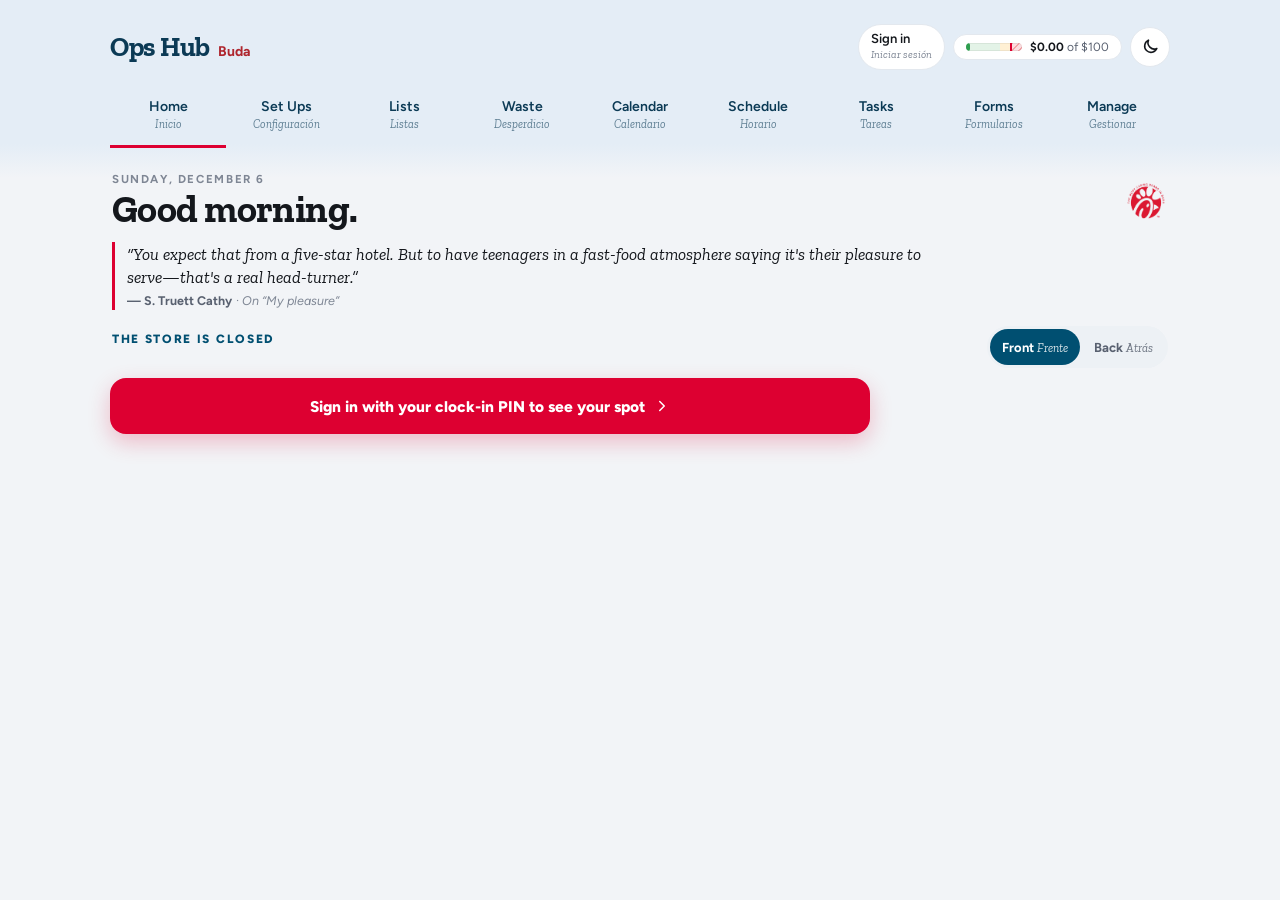
==== commit 1729367a: "Off the roster: the X on a roster card asks why, and keeps the record A leader taking someone off a " ====
--- a/cfa-buda-ops-hub-complete.html
+++ b/cfa-buda-ops-hub-complete.html
@@ -1297,6 +1297,7 @@
 <script src="/static/js/custom-scoreboards.js" defer></script>
 <script src="/static/js/operational-intelligence.js" defer></script>
 <script src="/static/js/weekly-roster-import.js" defer></script>
+<script src="/static/js/roster-off.js" defer></script>
 <script src="/static/js/trainer-trial.js" defer></script>
 <script src="/static/js/team-lead-trial.js" defer></script>
 <script src="/static/js/prep-board.js" defer></script>
--- a/static/css/theme-cfa.css
+++ b/static/css/theme-cfa.css
@@ -15,7 +15,7 @@
   --cfa-dark-red:#AF272F;
   --cfa-navy:#004F71;
   --cfa-white:#FFFFFF;        /* cards */
-  --cfa-bg:#FFFFFF;           /* ground: white, the colour is in the band and the insides */
+  --cfa-bg:#F2F4F7;           /* ground: a soft cool grey, so white cards lift off it (Tim, Nov 23 2026: pure white was too bright) */
   --cfa-light:#F6F8FA;
   --cfa-soft:#EDF1F5;         /* segmented controls, quiet fills */
   --text-primary:#14171C;
@@ -222,6 +222,67 @@
 .su-break-back{grid-area:back;font-size:12.5px;color:rgba(244,247,250,0.78);}
 .su-break-done{grid-area:done;min-height:40px;padding:0 18px;border-radius:999px;border:1px solid rgba(244,247,250,0.55);background:transparent;color:#F4F7FA;font-family:var(--font-ui);font-size:13px;font-weight:700;cursor:pointer;}
 .su-break-done:hover{background:#F4F7FA;color:var(--cfa-navy);}
+
+/* Off the roster (roster-off.js; Tim, Nov 24 2026): the X asks why, on a
+   sheet of big reason tiles, and the day's roster ends with who came off and
+   why, for Team Leads and up. One meaning a colour: the reason's chip is
+   amber for a call-in or leaving early, red for a no call no show, quiet
+   grey for the rest; the chosen tile is ink. */
+.ro-sheet{border-radius:22px 22px 0 0;padding:18px 18px calc(18px + env(safe-area-inset-bottom));max-width:520px;max-height:100%;overflow-y:auto;font-family:var(--font-ui);}
+@media (min-width:600px){ .ro-sheet{border-radius:22px;} }
+.ro-head{display:flex;align-items:center;gap:12px;margin:0 0 16px;}
+.ro-sheet .ro-title{margin:0;font-family:var(--font-display);font-weight:600;font-size:22px;line-height:1.15;color:var(--text-primary);text-transform:none;letter-spacing:0;}
+.ro-when{margin-top:2px;font-size:13px;color:var(--text-secondary);font-variant-numeric:tabular-nums;}
+.ro-initials{flex:none;width:44px;height:44px;border-radius:999px;background:var(--inset-strong);color:var(--cfa-navy);display:inline-flex;align-items:center;justify-content:center;font-weight:800;font-size:15px;letter-spacing:0.02em;}
+.ro-initials.is-sm{width:34px;height:34px;font-size:12px;}
+.ro-eyebrow{display:block;font-size:11px;font-weight:800;letter-spacing:0.1em;text-transform:uppercase;color:var(--eyebrow);margin:0 0 8px;}
+.ro-reasons{display:grid;grid-template-columns:1fr 1fr;gap:8px;margin:0 0 16px;}
+.ro-reason{display:flex;align-items:center;gap:10px;min-height:56px;padding:10px 12px;border:1px solid var(--inset-line);border-radius:14px;background:var(--inset);color:var(--text-primary);font-size:14px;font-weight:700;text-align:left;cursor:pointer;}
+.ro-reason.is-wide{grid-column:1 / -1;}
+.ro-reason-icon{flex:none;width:34px;height:34px;border-radius:999px;display:flex;align-items:center;justify-content:center;background:var(--cfa-white);color:var(--off-ink);}
+.ro-reason.is-warn .ro-reason-icon{color:var(--warn-ink);background:var(--warn-fill);}
+.ro-reason.is-bad .ro-reason-icon{color:var(--bad-ink);background:var(--bad-fill);}
+.ro-reason-label{min-width:0;line-height:1.2;}
+.ro-reason:hover{border-color:var(--text-tertiary);}
+.ro-reason.is-on{background:var(--text-primary);border-color:var(--text-primary);color:var(--cfa-white);}
+.ro-reason.is-on .ro-reason-icon{background:rgba(255,255,255,0.14);color:var(--cfa-white);}
+.ro-reason.is-on .es{color:inherit;opacity:0.78;}
+.ro-note-label{display:block;font-size:13px;font-weight:700;color:var(--text-primary);margin:0 0 6px;}
+.ro-note{width:100%;box-sizing:border-box;padding:12px;border:1px solid var(--border);border-radius:12px;font:inherit;font-size:15px;resize:vertical;background:var(--cfa-white);color:var(--text-primary);}
+.ro-hint{margin:8px 0 14px;font-size:12.5px;color:var(--text-secondary);line-height:1.45;}
+.ro-go{width:100%;}
+.ro-go:disabled{opacity:0.45;cursor:default;}
+.ro-link{border:0;background:transparent;padding:6px 2px;font:inherit;font-size:13px;font-weight:700;color:var(--cfa-navy);cursor:pointer;}
+.ro-link:hover{text-decoration:underline;}
+.ro-off{margin-top:12px;padding:12px 12px 4px;border-radius:14px;background:var(--inset-faint);border:1px solid var(--inset-line);}
+.ro-off.is-empty{padding:4px 12px;background:transparent;border-color:transparent;}
+.ro-off-head{display:flex;align-items:center;justify-content:space-between;gap:8px;}
+.ro-off-head .ro-eyebrow{margin:0;}
+.ro-off.is-empty .ro-eyebrow{color:var(--text-tertiary);}
+.ro-row{display:grid;grid-template-columns:auto minmax(0,1fr) auto;gap:10px;align-items:start;padding:10px 0;border-top:1px solid var(--inset-line);}
+.ro-off-head + .ro-row,.ro-day .ro-eyebrow + .ro-row{border-top:0;}
+.ro-row-main{min-width:0;}
+.ro-row-name{font-size:15px;font-weight:700;color:var(--text-primary);}
+.ro-row-shift{font-weight:500;font-size:13px;color:var(--text-secondary);font-variant-numeric:tabular-nums;margin-left:4px;}
+.ro-chip{display:inline-flex;flex-wrap:wrap;align-items:center;gap:2px 5px;margin-top:4px;padding:3px 9px 3px 7px;border-radius:999px;font-size:12px;font-weight:700;background:var(--off-fill);color:var(--off-ink);}
+.ro-chip.is-warn{background:var(--warn-fill);color:var(--warn-ink);}
+.ro-chip.is-bad{background:var(--bad-fill);color:var(--bad-ink);}
+.ro-chip .es{font-weight:500;}
+.ro-row-note{margin-top:5px;font-size:13px;color:var(--text-primary);line-height:1.4;}
+.ro-row-by{margin-top:3px;font-size:12px;color:var(--text-tertiary);font-variant-numeric:tabular-nums;}
+.ro-back{min-height:36px;padding:0 14px;border-radius:999px;border:1px solid var(--border);background:var(--cfa-white);color:var(--text-primary);font:inherit;font-size:13px;font-weight:700;cursor:pointer;}
+.ro-back:hover{border-color:var(--cfa-navy);color:var(--cfa-navy);}
+.ro-log-head{display:flex;align-items:center;justify-content:space-between;gap:12px;margin:0 0 12px;}
+.ro-range{margin:0 0 12px;}
+.ro-everyone{margin:0 0 8px;}
+.ro-people{display:flex;flex-direction:column;gap:6px;margin:0 0 18px;}
+.ro-person{display:grid;grid-template-columns:auto minmax(0,1fr) auto;gap:10px;align-items:center;padding:10px 12px;border:1px solid var(--inset-line);border-radius:14px;background:var(--inset);text-align:left;font:inherit;color:var(--text-primary);cursor:pointer;}
+.ro-person-main{display:flex;flex-direction:column;min-width:0;}
+.ro-person-main b{font-size:15px;}
+.ro-person-main span{font-size:12.5px;color:var(--text-secondary);}
+.ro-person-n{font-family:var(--font-display);font-weight:700;font-size:26px;color:var(--cfa-navy);font-variant-numeric:tabular-nums;}
+.ro-person-sum{margin:0 0 14px;font-size:14px;font-weight:600;color:var(--text-primary);}
+.ro-day{margin:0 0 14px;}
 
 /* Coach view: the game plan and the tool bar in Chick-fil-A navy */
 #positionsView .su-plan{background:var(--cfa-navy);}
@@ -3289,6 +3350,30 @@
 .mp-foot .btn{width:auto;}
 .si-me{margin-bottom:8px;}
 
+/* ----- Me page: badges (badges.py, me-page.js; Tim, Nov 23 2026) -----
+   A tile per badge. Earned ones wear their level's medal ring (bronze,
+   silver, gold: the one place those colours mean anything); the rest are
+   faint, with a navy bar for how close the next level is. */
+.mp-badges{list-style:none;margin:0;padding:0;display:grid;grid-template-columns:repeat(auto-fill,minmax(140px,1fr));gap:8px;}
+.mp-badge{--medal:var(--border);display:grid;justify-items:center;align-content:start;gap:3px;padding:12px 10px 10px;border:1px solid var(--border);border-radius:14px;background:var(--cfa-light);text-align:center;}
+.mp-badge.is-bronze{--medal:#B07142;}
+.mp-badge.is-silver{--medal:#8C969E;}
+.mp-badge.is-gold{--medal:#C99A1E;}
+.mp-badge:not(.is-none){background:var(--cfa-white);border-color:var(--medal);}
+.mp-badge-ic{display:grid;place-items:center;width:48px;height:48px;margin-bottom:4px;border-radius:50%;border:3px solid var(--medal);color:var(--text-tertiary);background:var(--cfa-white);}
+.mp-badge:not(.is-none) .mp-badge-ic{color:var(--cfa-navy);box-shadow:0 0 0 3px color-mix(in srgb,var(--medal) 22%,transparent);}
+.mp-badge b{font-family:var(--font-display);font-size:15px;line-height:1.15;}
+.mp-badge b .es{display:block;font-family:var(--font-ui);font-size:11px;font-weight:500;}
+.mp-badge-lv{font:700 11px var(--font-ui);letter-spacing:.08em;text-transform:uppercase;color:var(--text-tertiary);}
+.mp-badge:not(.is-none) .mp-badge-lv{color:var(--medal);}
+.mp-badge-what{font-size:12px;line-height:1.3;color:var(--text-secondary);}
+.mp-badge-bar{display:block;width:100%;height:5px;margin-top:4px;border-radius:999px;background:var(--border);overflow:hidden;}
+.mp-badge-bar i{display:block;height:100%;border-radius:inherit;background:var(--cfa-navy);}
+.mp-badge-to{font-size:12px;font-weight:600;color:var(--text-secondary);}
+.mp-chip.mp-past{background:var(--cfa-white);color:var(--text-primary);border:2px solid #B07142;}
+.mp-chip.mp-past.is-silver{border-color:#8C969E;}
+.mp-chip.mp-past.is-gold{border-color:#C99A1E;}
+
 /* ===== The first seconds of a load (early-paint.js; Tim, Nov 11 2026) =====
    Home and Set Ups are drawn from the saved data while the rest of the hub
    is still coming down. Until it has, they're for looking at: only the Home
@@ -3468,7 +3553,17 @@
 .standup-card,.home-vmv-card:nth-child(n),.home-win-card:nth-child(n),.streak-display,.gx-section,.gx-hero,.gx-hero-alt,.gx-satisfaction,
 .celeb-banner,.fc-kpi,.hh-tile,.hc-card,.hc-form,.ts-card,.ap-block,.mp-sec,.su-dp .su-dp-banner,.tm-card,.ps-card,
 .rn-card,.wt-today,.waste-today-card,.sb-card{box-shadow:var(--card-shadow);}
-.su-dp.is-open .su-dp-banner{box-shadow:0 0 0 2px var(--cfa-red),0 8px 20px rgba(20,23,28,0.08);}
+/* An open daypart wears its red ring round the whole card, banner and rows together (Tim, Nov 23 2026: the ring stopped under the banner and looked chopped off). */
+#allDayparts .su-dp.is-open{box-shadow:0 0 0 2px var(--cfa-red),0 6px 18px rgba(20,23,28,0.07);}
+/* Inside the ring the card has no edges of its own, so the banner and the rows start at the same line: the banner's daypart stripe and the list's border would sit just inside the ring and look like a second, broken outline. */
+#allDayparts .su-dp.is-open .su-dp-banner,#allDayparts .su-dp.is-open .su-sheet-zone.su-sheet-list{border:0;}
+/* The day's events under an open daypart's name (Tim, Nov 23 2026: the dark block there looked unbalanced and glitchy; it was the old sky header's colour carried on under a header that is white now). On the card's own white: the promo as an amber callout, padded the same on every side, and the calendar chips beside it. */
+#allDayparts .su-dp.is-open .su-dp-nums,#allDayparts .su-dp.is-open .su-dp-events{background:transparent;margin-top:0;color:var(--text-secondary);}
+#allDayparts .su-dp.is-open .su-dp-nums{padding:0 12px 10px;}
+#allDayparts .su-dp.is-open .su-dp-nums b{color:var(--text-primary);}
+#allDayparts .su-dp.is-open .su-dp-num.is-event{display:block;padding:9px 12px;border-radius:10px;background:var(--warn-fill);color:var(--warn-ink);font-size:13.5px;line-height:1.35;}
+#allDayparts .su-dp.is-open .su-dp-events{padding:0 12px 10px;}
+#allDayparts .su-dp.is-open .su-dp-events .ev-chip{border:1px solid var(--border);}
 
 /* Section labels (small caps) in navy: structure is navy, so a label is
    never mistaken for a quiet note. */
--- a/static/css/dark-theme.gen.css
+++ b/static/css/dark-theme.gen.css
@@ -1,6 +1,6 @@
 /* Generated by tools/dark_css.py from theme-cfa.css: do not edit; change theme-cfa.css and run
    python3 tools/dark_css.py. Dark mode only (html[data-theme="dark"]). */
-html[data-theme="dark"]{--cfa-white:#1D1D1D;--cfa-bg:#1D1D1D;--cfa-light:#212426;--cfa-soft:#272A2D;--text-primary:#D9DBE0;--text-secondary:#9099A8;--border:#2E3136;--good-ink:#87D99E;--good-line:#336742;--warn-ink:#FFC361;--warn-line:#6E592F;--bad-ink:#DD555D;--bad-line:#672C33;--info-ink:#73D2FF;--info-line:#30566B;--off-ink:#9099A8;--off-line:#33373B;--card-shadow:0 1px 2px rgba(255,255,255,0.084),0 6px 20px rgba(255,255,255,0.112),0 0 0 1px rgba(255,255,255,0.042);--band-ink:#7CC6F1;--band-ink-2:rgba(124,198,241,0.62);--inset-line:#344759;}
+html[data-theme="dark"]{--cfa-white:#1D1D1D;--cfa-bg:#24262A;--cfa-light:#212426;--cfa-soft:#272A2D;--text-primary:#D9DBE0;--text-secondary:#9099A8;--border:#2E3136;--good-ink:#87D99E;--good-line:#336742;--warn-ink:#FFC361;--warn-line:#6E592F;--bad-ink:#DD555D;--bad-line:#672C33;--info-ink:#73D2FF;--info-line:#30566B;--off-ink:#9099A8;--off-line:#33373B;--card-shadow:0 1px 2px rgba(255,255,255,0.084),0 6px 20px rgba(255,255,255,0.112),0 0 0 1px rgba(255,255,255,0.042);--band-ink:#7CC6F1;--band-ink-2:rgba(124,198,241,0.62);--inset-line:#344759;}
 :where(html[data-theme="dark"]) .hdr-title .location{color:var(--ink-dark-red);}
 :where(html[data-theme="dark"]) .tab.active,:where(html[data-theme="dark"]) .tab-group.active .tab-group-label{color:var(--ink-dark-red);}
 :where(html[data-theme="dark"]) .tab:hover,:where(html[data-theme="dark"]) .tab-group-label:hover{color:var(--ink-dark-red);}
@@ -26,6 +26,11 @@
 :where(html[data-theme="dark"]) .su-break-complete:hover{background:#274330;}
 :where(html[data-theme="dark"]) .su-break-done{border:1px solid rgba(40,44,48,0.55);}
 :where(html[data-theme="dark"]) .su-break-done:hover{background:#222527;color:var(--ink-navy);}
+:where(html[data-theme="dark"]) .ro-initials{color:var(--ink-navy);}
+:where(html[data-theme="dark"]) .ro-reason.is-on .ro-reason-icon{background:rgba(29,29,29,0.14);}
+:where(html[data-theme="dark"]) .ro-link{color:var(--ink-navy);}
+:where(html[data-theme="dark"]) .ro-back:hover{color:var(--ink-navy);}
+:where(html[data-theme="dark"]) .ro-person-n{color:var(--ink-navy);}
 :where(html[data-theme="dark"]) #positionsView .su-plan-tag.is-open{color:var(--ink-navy);}
 :where(html[data-theme="dark"]) #positionsView .su-eval-btn{color:var(--ink-dark-red);}
 :where(html[data-theme="dark"]) .pos-option-when{color:var(--ink-navy);}
@@ -317,6 +322,7 @@
 :where(html[data-theme="dark"]) .mp-bad{color:var(--ink-red) !important;}
 :where(html[data-theme="dark"]) .mp-link{color:var(--ink-navy);}
 :where(html[data-theme="dark"]) .mp-steps li.is-done{background:#263128;}
+:where(html[data-theme="dark"]) .mp-badge:not(.is-none) .mp-badge-ic{color:var(--ink-navy);}
 @media (hover:none) and (pointer:coarse){
   :where(html[data-theme="dark"]) .bnav-btn.active{color:var(--ink-dark-red);}
   :where(html[data-theme="dark"]) .bnav-btn.active .bnav-ic{background:#3B2021;}
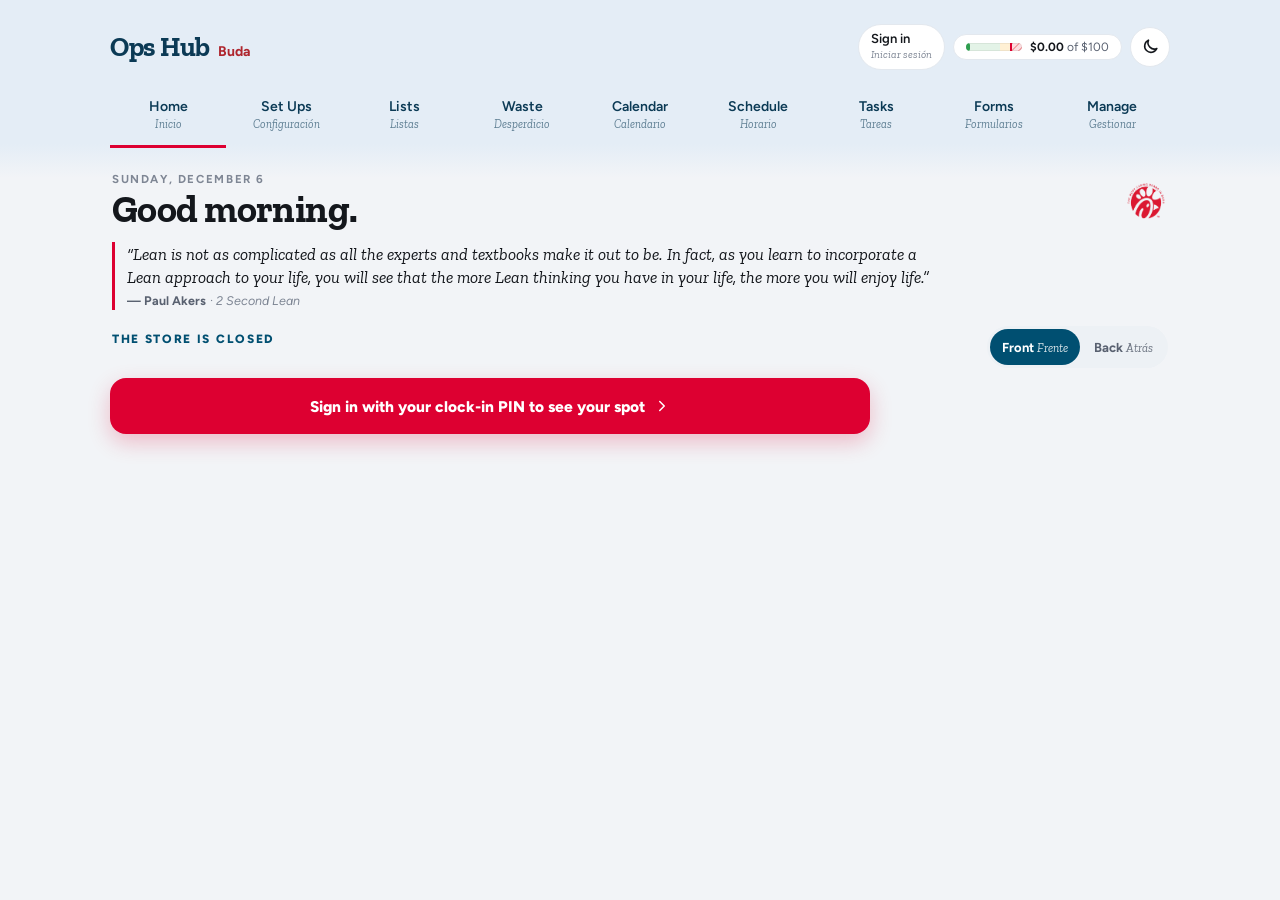
==== commit 63692c2f: "Manage in the Hub's language: sections as rows under the Hub's four groups On a phone the list is th" ====
--- a/cfa-buda-ops-hub-complete.html
+++ b/cfa-buda-ops-hub-complete.html
@@ -967,36 +967,49 @@
       <button id="btnPinGo" class="btn btn-primary" style="width:auto;margin:12px auto;display:block;">Unlock <span class="sub"><i>Desbloquear</i></span></button>
     </div>
     <div id="manageContent" style="display:none;">
-      <div style="margin-bottom:12px;display:flex;justify-content:space-between;align-items:center;">
-        <h2 class="sb-h2" style="margin:0;">Manage <span style="display:block;font-size:11px;font-style:italic;font-weight:400;color:var(--text-secondary);">Gestionar</span></h2>
-        <button id="btnLock" class="btn btn-ghost" style="width:auto;padding:8px 16px;margin:0;font-size:11px;">Lock <span class="sub"><i>Bloquear</i></span></button>
-      </div>
-
-      <!-- One section at a time (Tim, Oct 2026): the chips pick which. They use the
-           main tabs' names, in their order (Tim, Oct 21 2026): each setting sits
-           under the tab whose page it changes; Uploads, Settings and Health are
-           Manage's own. -->
-      <nav class="manage-tabs" id="manageTabs" role="tablist" aria-label="Manage sections">
-        <button type="button" class="manage-tab" role="tab" id="manageTab-home" data-manage-go="home" aria-selected="false">Home</button>
-        <button type="button" class="manage-tab" role="tab" id="manageTab-waste" data-manage-go="waste" aria-selected="false">Waste</button>
-        <button type="button" class="manage-tab" role="tab" id="manageTab-experience" data-manage-go="experience" aria-selected="false">Experience</button>
-        <button type="button" class="manage-tab" role="tab" id="manageTab-scoreboard" data-manage-go="scoreboard" aria-selected="false">Scoreboard</button>
-        <button type="button" class="manage-tab" role="tab" id="manageTab-forecast" data-manage-go="forecast" aria-selected="false">Forecast</button>
-        <button type="button" class="manage-tab" role="tab" id="manageTab-calendar" data-manage-go="calendar" aria-selected="false">Calendar</button>
-        <button type="button" class="manage-tab" role="tab" id="manageTab-forms" data-manage-go="forms" aria-selected="false">Forms</button>
-        <button type="button" class="manage-tab" role="tab" id="manageTab-directors" data-manage-go="directors" aria-selected="false">Directors</button>
-        <button type="button" class="manage-tab" role="tab" id="manageTab-levelset" data-manage-go="levelset" aria-selected="false">Levelset</button>
-        <button type="button" class="manage-tab" role="tab" id="manageTab-uploads" data-manage-go="uploads" aria-selected="false">Uploads</button>
-        <button type="button" class="manage-tab" role="tab" id="manageTab-settings" data-manage-go="settings" aria-selected="false">Settings</button>
-        <button type="button" class="manage-tab" role="tab" id="manageTab-health" data-manage-go="health" aria-selected="false">Health</button>
+      <div class="mg-head">
+        <h2 class="hub-title">Manage <span>Gestionar</span></h2>
+        <button id="btnLock" class="btn btn-ghost mg-lock">Lock <span class="sub"><i>Bloquear</i></span></button>
+      </div>
+
+      <!-- Manage in the Hub's language (Tim, Nov 24 2026: "ensure the manage tab
+           accommodates the new layout"). The sections sit under the Hub's four
+           groups, each named as the page it changes is named everywhere (PAGES in
+           bottom-nav.js); Uploads, Settings and Health are Manage's own. On a phone
+           the list is the first screen and a tap opens one section, with a way
+           back; from 960px the list stays on the left. manage-and-import.js. -->
+      <div class="mg-layout">
+      <nav class="mg-index" id="manageTabs" aria-label="Manage sections">
+        <section class="hub-grp"><h3 class="hub-h">Run the shift</h3>
+          <button type="button" class="mg-row" id="manageTab-waste" data-manage-go="waste" data-mg-ic="wastelog"><span class="mg-lb">Waste</span><span class="mg-sub">Daily limit, export and items</span></button>
+          <button type="button" class="mg-row" id="manageTab-calendar" data-manage-go="calendar" data-mg-ic="calendar"><span class="mg-lb">Calendar</span><span class="mg-sub">Store events</span></button>
+        </section>
+        <section class="hub-grp"><h3 class="hub-h">People</h3>
+          <button type="button" class="mg-row" id="manageTab-directors" data-manage-go="directors" data-mg-ic="roles"><span class="mg-lb">Team list</span><span class="mg-sub">Everyone&rsquo;s role and the director PIN</span></button>
+          <button type="button" class="mg-row" id="manageTab-levelset" data-manage-go="levelset" data-mg-ic="tx"><span class="mg-lb">Levelset</span><span class="mg-sub">PEA goals, coverage and name matching</span></button>
+          <button type="button" class="mg-row" id="manageTab-forms" data-manage-go="forms" data-mg-ic="forms"><span class="mg-lb">Forms</span><span class="mg-sub">Your own forms and the uniform items</span></button>
+        </section>
+        <section class="hub-grp"><h3 class="hub-h">Numbers</h3>
+          <button type="button" class="mg-row" id="manageTab-forecast" data-manage-go="forecast" data-mg-ic="knownumbers"><span class="mg-lb">Know the Numbers</span><span class="mg-sub">Each day&rsquo;s actual sales and productivity</span></button>
+          <button type="button" class="mg-row" id="manageTab-experience" data-manage-go="experience" data-mg-ic="gx"><span class="mg-lb">Guest Obsession, TX and LX</span><span class="mg-sub">The scoreboards&rsquo; typed figures and EOIs</span></button>
+          <button type="button" class="mg-row" id="manageTab-scoreboard" data-manage-go="scoreboard" data-mg-ic="scoreboard"><span class="mg-lb">Scoreboard</span><span class="mg-sub">Your own scoreboards and trackers</span></button>
+        </section>
+        <section class="hub-grp"><h3 class="hub-h">Admin</h3>
+          <button type="button" class="mg-row" id="manageTab-uploads" data-manage-go="uploads" data-mg-ic="uploads"><span class="mg-lb">Uploads</span><span class="mg-sub" id="mgUploadsSub">Every report the hub runs on</span></button>
+          <button type="button" class="mg-row" id="manageTab-home" data-manage-go="home" data-mg-ic="home"><span class="mg-lb">Home</span><span class="mg-sub">What a new hire reads before a shift</span></button>
+          <button type="button" class="mg-row" id="manageTab-settings" data-manage-go="settings" data-mg-ic="manage"><span class="mg-lb">Settings</span><span class="mg-sub">Launch mode, sign-in, this device, backup</span></button>
+          <button type="button" class="mg-row" id="manageTab-health" data-manage-go="health" data-mg-ic="health"><span class="mg-lb">Health</span><span class="mg-sub">Saves, speed and what gets opened</span></button>
+        </section>
       </nav>
+      <div class="mg-pane" id="managePane">
+      <button type="button" class="mg-back" data-mg-back><svg viewBox="0 0 24 24" width="20" height="20" fill="none" stroke="currentColor" stroke-width="2.2" stroke-linecap="round" stroke-linejoin="round" aria-hidden="true"><path d="m15 18-6-6 6-6"/></svg>Manage</button>
 
       <!-- GROUP: Home: the Home page -->
       <section class="manage-group" data-manage-tab="home" aria-labelledby="manageTab-home">
         <div class="manage-group-body">
 <div class="standup-card">
             <h3>Home page</h3>
-            <p style="font-size:12px;color:var(--text-secondary);margin:0 0 16px;">Vision, mission, values and the monthly leadership wins.</p>
+            <p style="font-size:12px;color:var(--text-secondary);margin:0 0 16px;">What a new hire reads on Home before a shift. The vision, mission, values and the monthly leadership wins are kept here too, for a page of their own later; Home doesn&rsquo;t show them now.</p>
             <div id="homeManageList" style="margin-bottom:16px;"></div>
             <p class="mv-saved" data-mv-saved>Saves as you go</p>
           </div>
@@ -1053,7 +1066,7 @@
             <h3>LX Scoreboard</h3>
             <p style="font-size:12px;color:var(--text-secondary);margin:0 0 16px;">Weekly. Tap a pillar to edit it.</p>
             <div id="pillarsManageList" style="margin-bottom:20px;"></div>
-            <h4 style="font-family:'Outfit';font-weight:600;margin:20px 0 12px;font-size:13px;color:var(--text-primary);">Business Metrics</h4>
+            <h4 class="mg-h4">Business Metrics</h4>
             <div id="metricsManageList" style="margin-bottom:16px;"></div>
             <p class="mv-saved" data-mv-saved>Saves as you go</p>
           </div>
@@ -1122,7 +1135,7 @@
       <section class="manage-group" data-manage-tab="directors" aria-labelledby="manageTab-directors">
         <div class="manage-group-body">
           <div class="standup-card">
-            <h3>Our team</h3>
+            <h3>Team list</h3>
             <p style="font-size:12px;color:var(--text-secondary);margin:0 0 12px;">Everyone at Buda in one list: the directors, and everyone on the clock-in PIN list with their role. A role here is what they see when they sign in; a Team Lead's focus shows on their leader card. Saves as you go.</p>
             <div id="teamListRoot"></div>
             <div id="directorPinRoot" class="tp-dpin-root"></div>
@@ -1232,6 +1245,8 @@
           </div>
         </div>
       </section>
+      </div><!-- .mg-pane -->
+      </div><!-- .mg-layout -->
 
     </div>
 <!-- The spreadsheet reader and the PDF maker load when a file is read or made (libReady, state-and-utils.js). -->
--- a/static/css/theme-cfa.css
+++ b/static/css/theme-cfa.css
@@ -1217,12 +1217,57 @@
 .pos-option.more-option{justify-content:center;font-weight:700;color:var(--cfa-navy);}
 .pos-option-hint{font-size:13px;}
 
-/* Manage (Tim, Oct 2026): one section at a time, picked by the chips, which
-   stay put while the section scrolls. */
-.manage-tabs{position:sticky;top:0;z-index:3;display:flex;gap:8px;overflow-x:auto;padding:8px 0 12px;margin:0 0 4px;background:var(--cfa-bg);scrollbar-width:none;-webkit-overflow-scrolling:touch;}
-.manage-tabs::-webkit-scrollbar{display:none;}
-.manage-tab{flex:0 0 auto;min-height:40px;padding:8px 16px;border:1px solid var(--border);border-radius:20px;background:var(--cfa-white);font-family:var(--font-ui);font-size:14px;font-weight:600;color:var(--text-primary);cursor:pointer;white-space:nowrap;}
-.manage-tab.active{background:var(--cfa-navy);border-color:var(--cfa-navy);color:#fff;}
+/* Manage in the Hub's language (Tim, Nov 24 2026; manage-and-import.js): the
+   Hub's title, its small-caps group labels and its white rows with a pale blue
+   icon tile, one row a section with a line of what's there. A phone shows the
+   list, then one section with a way back; from 960px the list stays on the
+   left and the open section's row is ink (ink is "selected"). */
+.mg-head{display:flex;align-items:flex-start;justify-content:space-between;gap:12px;margin:4px 2px 16px;}
+.mg-head .mg-lock{width:auto;margin:0;padding:8px 16px;font-size:12px;flex:none;}
+.mg-index .hub-grp{margin-bottom:18px;}
+.mg-row{display:grid;grid-template-columns:auto minmax(0,1fr) auto;grid-template-rows:auto auto;column-gap:12px;align-items:center;width:100%;min-height:60px;margin:0 0 8px;padding:10px 12px;border:1px solid var(--border);border-radius:14px;background:var(--cfa-white);box-shadow:var(--card-shadow,none);color:var(--text-primary);font-family:var(--font-ui);text-align:left;cursor:pointer;-webkit-tap-highlight-color:transparent;}
+.mg-row::after{content:"";grid-column:3;grid-row:1 / span 2;width:8px;height:8px;margin-right:4px;border-right:2px solid var(--text-tertiary);border-top:2px solid var(--text-tertiary);transform:rotate(45deg);}
+.mg-row .hub-ic{grid-row:1 / span 2;}
+.mg-row:active{transform:scale(.99);}
+.mg-row:focus-visible{outline:2px solid var(--cfa-navy);outline-offset:2px;}
+.mg-lb{grid-column:2;font-size:15px;font-weight:700;line-height:1.2;}
+.mg-sub{grid-column:2;font-size:12.5px;line-height:1.3;color:var(--text-secondary);white-space:nowrap;overflow:hidden;text-overflow:ellipsis;}
+.mg-sub.is-due{color:var(--cfa-red);font-weight:600;}
+.mg-sub.is-done{color:var(--good-ink);}
+.mg-row.active{background:var(--text-primary);border-color:var(--text-primary);color:var(--cfa-white);}
+.mg-row.active .mg-sub{color:var(--cfa-white);opacity:.8;}
+.mg-row.active .mg-sub.is-due{color:var(--cfa-white);opacity:1;}
+.mg-row.active .hub-ic{background:transparent;color:var(--cfa-white);}
+.mg-row.active::after{border-color:var(--cfa-white);}
+.mg-back{display:inline-flex;align-items:center;gap:4px;min-height:44px;margin:0 0 8px -6px;padding:0 12px 0 4px;border:0;border-radius:999px;background:transparent;color:var(--cfa-navy);font-family:var(--font-ui);font-size:15px;font-weight:700;cursor:pointer;}
+.mg-back:focus-visible{outline:2px solid var(--cfa-navy);outline-offset:2px;}
+/* A phone: the list, or one section. */
+#manageContent .mg-pane{display:none;}
+#manageContent.mg-open .mg-pane{display:block;}
+#manageContent.mg-open .mg-index,#manageContent.mg-open .mg-head{display:none;}
+@media (min-width:960px){
+  .mg-layout{display:grid;grid-template-columns:280px minmax(0,1fr);gap:24px;align-items:start;}
+  #manageContent .mg-pane{display:block;}
+  #manageContent.mg-open .mg-index,#manageContent.mg-open .mg-head{display:block;}
+  #manageContent.mg-open .mg-head{display:flex;}
+  .mg-index{position:sticky;top:12px;max-height:calc(100vh - 24px);overflow-y:auto;padding:2px;}
+  .mg-row{min-height:52px;margin-bottom:6px;grid-template-columns:auto minmax(0,1fr);}
+  .mg-row::after{display:none;}
+  .mg-sub{white-space:normal;}
+  .mg-back{display:none;}
+}
+/* Inside a section: Home's pale blue for a field's box, the theme's fonts. */
+.mg-h4{margin:20px 0 10px;font-family:var(--font-ui);font-size:11px;font-weight:600;letter-spacing:0.12em;text-transform:uppercase;color:var(--eyebrow,var(--cfa-navy));}
+.mg-field{margin-bottom:12px;padding:14px;border:1px solid var(--inset-line);border-radius:14px;background:var(--inset);}
+.mg-field-lb{margin-bottom:8px;font-family:var(--font-ui);font-size:13px;font-weight:700;color:var(--text-primary);}
+.mg-field-help{margin:-4px 0 10px;font-size:12px;line-height:1.45;color:var(--text-secondary);}
+.mg-area{display:block;width:100%;box-sizing:border-box;min-height:64px;margin:0 0 8px;padding:10px 12px;border:1px solid var(--border);border-radius:10px;background:var(--cfa-white);font-family:var(--font-ui);font-size:14px;line-height:1.45;color:var(--text-primary);resize:vertical;}
+.mg-area:last-child{margin-bottom:0;}
+.mg-area:focus{outline:none;border-color:var(--text-primary);}
+.mg-win{margin-bottom:10px;}
+.mg-win:last-child{margin-bottom:0;}
+.mg-win-who{margin-bottom:6px;font-size:13px;font-weight:700;}
+.mg-win-who span{font-weight:500;color:var(--text-secondary);}
 .manage-group{display:none;border:0;background:transparent;margin:0;overflow:visible;}
 .manage-group.is-active{display:block;}
 .manage-group .manage-group-body{display:block;padding:0;background:transparent;}
--- a/static/css/dark-theme.gen.css
+++ b/static/css/dark-theme.gen.css
@@ -126,6 +126,9 @@
 :where(html[data-theme="dark"]) .wx-open{color:var(--ink-red);}
 :where(html[data-theme="dark"]) .wx-total b{color:var(--ink-red);}
 :where(html[data-theme="dark"]) .pos-option.more-option{color:var(--ink-navy);}
+:where(html[data-theme="dark"]) .mg-sub.is-due{color:var(--ink-red);}
+:where(html[data-theme="dark"]) .mg-back{color:var(--ink-navy);}
+:where(html[data-theme="dark"]) .mg-h4{color:var(--eyebrow,var(--ink-navy));}
 :where(html[data-theme="dark"]) .mv-more summary{color:var(--ink-navy);}
 :where(html[data-theme="dark"]) .du-showall,:where(html[data-theme="dark"]) .wi-more{color:var(--ink-navy);}
 :where(html[data-theme="dark"]) .uo-pane-btn.active{color:var(--ink-dark-red);}
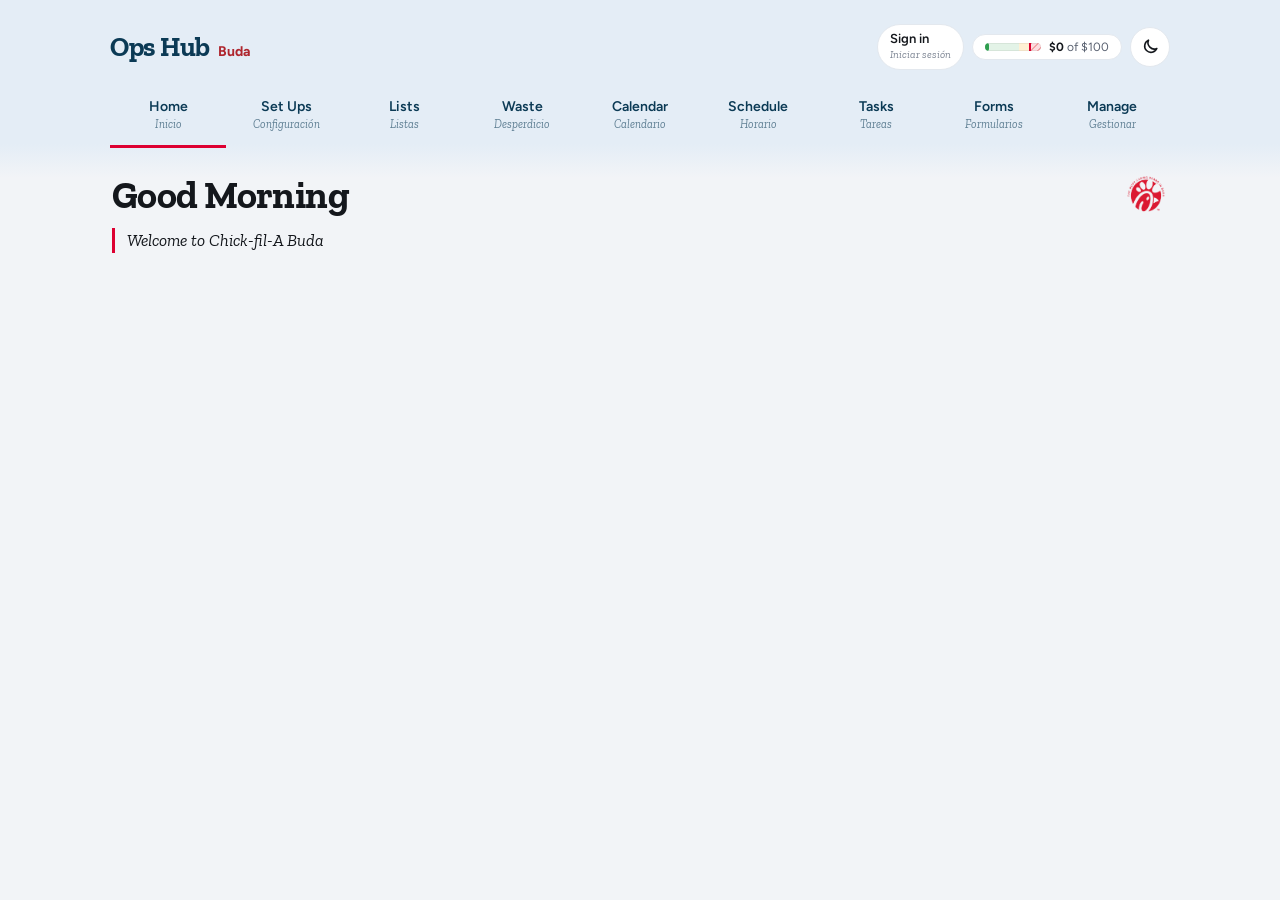
==== commit a0b5c7f9: "Home: each person picks what shows and in what order (Edit Home) A sheet behind "Edit Home" under th" ====
--- a/cfa-buda-ops-hub-complete.html
+++ b/cfa-buda-ops-hub-complete.html
@@ -967,49 +967,36 @@
       <button id="btnPinGo" class="btn btn-primary" style="width:auto;margin:12px auto;display:block;">Unlock <span class="sub"><i>Desbloquear</i></span></button>
     </div>
     <div id="manageContent" style="display:none;">
-      <div class="mg-head">
-        <h2 class="hub-title">Manage <span>Gestionar</span></h2>
-        <button id="btnLock" class="btn btn-ghost mg-lock">Lock <span class="sub"><i>Bloquear</i></span></button>
-      </div>
-
-      <!-- Manage in the Hub's language (Tim, Nov 24 2026: "ensure the manage tab
-           accommodates the new layout"). The sections sit under the Hub's four
-           groups, each named as the page it changes is named everywhere (PAGES in
-           bottom-nav.js); Uploads, Settings and Health are Manage's own. On a phone
-           the list is the first screen and a tap opens one section, with a way
-           back; from 960px the list stays on the left. manage-and-import.js. -->
-      <div class="mg-layout">
-      <nav class="mg-index" id="manageTabs" aria-label="Manage sections">
-        <section class="hub-grp"><h3 class="hub-h">Run the shift</h3>
-          <button type="button" class="mg-row" id="manageTab-waste" data-manage-go="waste" data-mg-ic="wastelog"><span class="mg-lb">Waste</span><span class="mg-sub">Daily limit, export and items</span></button>
-          <button type="button" class="mg-row" id="manageTab-calendar" data-manage-go="calendar" data-mg-ic="calendar"><span class="mg-lb">Calendar</span><span class="mg-sub">Store events</span></button>
-        </section>
-        <section class="hub-grp"><h3 class="hub-h">People</h3>
-          <button type="button" class="mg-row" id="manageTab-directors" data-manage-go="directors" data-mg-ic="roles"><span class="mg-lb">Team list</span><span class="mg-sub">Everyone&rsquo;s role and the director PIN</span></button>
-          <button type="button" class="mg-row" id="manageTab-levelset" data-manage-go="levelset" data-mg-ic="tx"><span class="mg-lb">Levelset</span><span class="mg-sub">PEA goals, coverage and name matching</span></button>
-          <button type="button" class="mg-row" id="manageTab-forms" data-manage-go="forms" data-mg-ic="forms"><span class="mg-lb">Forms</span><span class="mg-sub">Your own forms and the uniform items</span></button>
-        </section>
-        <section class="hub-grp"><h3 class="hub-h">Numbers</h3>
-          <button type="button" class="mg-row" id="manageTab-forecast" data-manage-go="forecast" data-mg-ic="knownumbers"><span class="mg-lb">Know the Numbers</span><span class="mg-sub">Each day&rsquo;s actual sales and productivity</span></button>
-          <button type="button" class="mg-row" id="manageTab-experience" data-manage-go="experience" data-mg-ic="gx"><span class="mg-lb">Guest Obsession, TX and LX</span><span class="mg-sub">The scoreboards&rsquo; typed figures and EOIs</span></button>
-          <button type="button" class="mg-row" id="manageTab-scoreboard" data-manage-go="scoreboard" data-mg-ic="scoreboard"><span class="mg-lb">Scoreboard</span><span class="mg-sub">Your own scoreboards and trackers</span></button>
-        </section>
-        <section class="hub-grp"><h3 class="hub-h">Admin</h3>
-          <button type="button" class="mg-row" id="manageTab-uploads" data-manage-go="uploads" data-mg-ic="uploads"><span class="mg-lb">Uploads</span><span class="mg-sub" id="mgUploadsSub">Every report the hub runs on</span></button>
-          <button type="button" class="mg-row" id="manageTab-home" data-manage-go="home" data-mg-ic="home"><span class="mg-lb">Home</span><span class="mg-sub">What a new hire reads before a shift</span></button>
-          <button type="button" class="mg-row" id="manageTab-settings" data-manage-go="settings" data-mg-ic="manage"><span class="mg-lb">Settings</span><span class="mg-sub">Launch mode, sign-in, this device, backup</span></button>
-          <button type="button" class="mg-row" id="manageTab-health" data-manage-go="health" data-mg-ic="health"><span class="mg-lb">Health</span><span class="mg-sub">Saves, speed and what gets opened</span></button>
-        </section>
+      <div style="margin-bottom:12px;display:flex;justify-content:space-between;align-items:center;">
+        <h2 class="sb-h2" style="margin:0;">Manage <span style="display:block;font-size:11px;font-style:italic;font-weight:400;color:var(--text-secondary);">Gestionar</span></h2>
+        <button id="btnLock" class="btn btn-ghost" style="width:auto;padding:8px 16px;margin:0;font-size:11px;">Lock <span class="sub"><i>Bloquear</i></span></button>
+      </div>
+
+      <!-- One section at a time (Tim, Oct 2026): the chips pick which. They use the
+           main tabs' names, in their order (Tim, Oct 21 2026): each setting sits
+           under the tab whose page it changes; Uploads, Settings and Health are
+           Manage's own. -->
+      <nav class="manage-tabs" id="manageTabs" role="tablist" aria-label="Manage sections">
+        <button type="button" class="manage-tab" role="tab" id="manageTab-home" data-manage-go="home" aria-selected="false">Home</button>
+        <button type="button" class="manage-tab" role="tab" id="manageTab-waste" data-manage-go="waste" aria-selected="false">Waste</button>
+        <button type="button" class="manage-tab" role="tab" id="manageTab-experience" data-manage-go="experience" aria-selected="false">Experience</button>
+        <button type="button" class="manage-tab" role="tab" id="manageTab-scoreboard" data-manage-go="scoreboard" aria-selected="false">Scoreboard</button>
+        <button type="button" class="manage-tab" role="tab" id="manageTab-forecast" data-manage-go="forecast" aria-selected="false">Forecast</button>
+        <button type="button" class="manage-tab" role="tab" id="manageTab-calendar" data-manage-go="calendar" aria-selected="false">Calendar</button>
+        <button type="button" class="manage-tab" role="tab" id="manageTab-forms" data-manage-go="forms" aria-selected="false">Forms</button>
+        <button type="button" class="manage-tab" role="tab" id="manageTab-directors" data-manage-go="directors" aria-selected="false">Directors</button>
+        <button type="button" class="manage-tab" role="tab" id="manageTab-levelset" data-manage-go="levelset" aria-selected="false">Levelset</button>
+        <button type="button" class="manage-tab" role="tab" id="manageTab-uploads" data-manage-go="uploads" aria-selected="false">Uploads</button>
+        <button type="button" class="manage-tab" role="tab" id="manageTab-settings" data-manage-go="settings" aria-selected="false">Settings</button>
+        <button type="button" class="manage-tab" role="tab" id="manageTab-health" data-manage-go="health" aria-selected="false">Health</button>
       </nav>
-      <div class="mg-pane" id="managePane">
-      <button type="button" class="mg-back" data-mg-back><svg viewBox="0 0 24 24" width="20" height="20" fill="none" stroke="currentColor" stroke-width="2.2" stroke-linecap="round" stroke-linejoin="round" aria-hidden="true"><path d="m15 18-6-6 6-6"/></svg>Manage</button>
 
       <!-- GROUP: Home: the Home page -->
       <section class="manage-group" data-manage-tab="home" aria-labelledby="manageTab-home">
         <div class="manage-group-body">
 <div class="standup-card">
             <h3>Home page</h3>
-            <p style="font-size:12px;color:var(--text-secondary);margin:0 0 16px;">What a new hire reads on Home before a shift. The vision, mission, values and the monthly leadership wins are kept here too, for a page of their own later; Home doesn&rsquo;t show them now.</p>
+            <p style="font-size:12px;color:var(--text-secondary);margin:0 0 16px;">Vision, mission, values and the monthly leadership wins.</p>
             <div id="homeManageList" style="margin-bottom:16px;"></div>
             <p class="mv-saved" data-mv-saved>Saves as you go</p>
           </div>
@@ -1066,7 +1053,7 @@
             <h3>LX Scoreboard</h3>
             <p style="font-size:12px;color:var(--text-secondary);margin:0 0 16px;">Weekly. Tap a pillar to edit it.</p>
             <div id="pillarsManageList" style="margin-bottom:20px;"></div>
-            <h4 class="mg-h4">Business Metrics</h4>
+            <h4 style="font-family:'Outfit';font-weight:600;margin:20px 0 12px;font-size:13px;color:var(--text-primary);">Business Metrics</h4>
             <div id="metricsManageList" style="margin-bottom:16px;"></div>
             <p class="mv-saved" data-mv-saved>Saves as you go</p>
           </div>
@@ -1135,7 +1122,7 @@
       <section class="manage-group" data-manage-tab="directors" aria-labelledby="manageTab-directors">
         <div class="manage-group-body">
           <div class="standup-card">
-            <h3>Team list</h3>
+            <h3>Our team</h3>
             <p style="font-size:12px;color:var(--text-secondary);margin:0 0 12px;">Everyone at Buda in one list: the directors, and everyone on the clock-in PIN list with their role. A role here is what they see when they sign in; a Team Lead's focus shows on their leader card. Saves as you go.</p>
             <div id="teamListRoot"></div>
             <div id="directorPinRoot" class="tp-dpin-root"></div>
@@ -1245,8 +1232,6 @@
           </div>
         </div>
       </section>
-      </div><!-- .mg-pane -->
-      </div><!-- .mg-layout -->
 
     </div>
 <!-- The spreadsheet reader and the PDF maker load when a file is read or made (libReady, state-and-utils.js). -->
@@ -1336,6 +1321,7 @@
 <script src="/static/js/headcount.js" defer></script>
 <script src="/static/js/team-extras.js" defer></script>
 <script src="/static/js/me-page.js" defer></script>
+<script src="/static/js/home-edit.js" defer></script>
 <script src="/static/js/team-list.js" defer></script>
 <script src="/static/js/leaders.js" defer></script>
 <script src="/static/js/roles.js" defer></script>
--- a/static/css/theme-cfa.css
+++ b/static/css/theme-cfa.css
@@ -1217,57 +1217,12 @@
 .pos-option.more-option{justify-content:center;font-weight:700;color:var(--cfa-navy);}
 .pos-option-hint{font-size:13px;}
 
-/* Manage in the Hub's language (Tim, Nov 24 2026; manage-and-import.js): the
-   Hub's title, its small-caps group labels and its white rows with a pale blue
-   icon tile, one row a section with a line of what's there. A phone shows the
-   list, then one section with a way back; from 960px the list stays on the
-   left and the open section's row is ink (ink is "selected"). */
-.mg-head{display:flex;align-items:flex-start;justify-content:space-between;gap:12px;margin:4px 2px 16px;}
-.mg-head .mg-lock{width:auto;margin:0;padding:8px 16px;font-size:12px;flex:none;}
-.mg-index .hub-grp{margin-bottom:18px;}
-.mg-row{display:grid;grid-template-columns:auto minmax(0,1fr) auto;grid-template-rows:auto auto;column-gap:12px;align-items:center;width:100%;min-height:60px;margin:0 0 8px;padding:10px 12px;border:1px solid var(--border);border-radius:14px;background:var(--cfa-white);box-shadow:var(--card-shadow,none);color:var(--text-primary);font-family:var(--font-ui);text-align:left;cursor:pointer;-webkit-tap-highlight-color:transparent;}
-.mg-row::after{content:"";grid-column:3;grid-row:1 / span 2;width:8px;height:8px;margin-right:4px;border-right:2px solid var(--text-tertiary);border-top:2px solid var(--text-tertiary);transform:rotate(45deg);}
-.mg-row .hub-ic{grid-row:1 / span 2;}
-.mg-row:active{transform:scale(.99);}
-.mg-row:focus-visible{outline:2px solid var(--cfa-navy);outline-offset:2px;}
-.mg-lb{grid-column:2;font-size:15px;font-weight:700;line-height:1.2;}
-.mg-sub{grid-column:2;font-size:12.5px;line-height:1.3;color:var(--text-secondary);white-space:nowrap;overflow:hidden;text-overflow:ellipsis;}
-.mg-sub.is-due{color:var(--cfa-red);font-weight:600;}
-.mg-sub.is-done{color:var(--good-ink);}
-.mg-row.active{background:var(--text-primary);border-color:var(--text-primary);color:var(--cfa-white);}
-.mg-row.active .mg-sub{color:var(--cfa-white);opacity:.8;}
-.mg-row.active .mg-sub.is-due{color:var(--cfa-white);opacity:1;}
-.mg-row.active .hub-ic{background:transparent;color:var(--cfa-white);}
-.mg-row.active::after{border-color:var(--cfa-white);}
-.mg-back{display:inline-flex;align-items:center;gap:4px;min-height:44px;margin:0 0 8px -6px;padding:0 12px 0 4px;border:0;border-radius:999px;background:transparent;color:var(--cfa-navy);font-family:var(--font-ui);font-size:15px;font-weight:700;cursor:pointer;}
-.mg-back:focus-visible{outline:2px solid var(--cfa-navy);outline-offset:2px;}
-/* A phone: the list, or one section. */
-#manageContent .mg-pane{display:none;}
-#manageContent.mg-open .mg-pane{display:block;}
-#manageContent.mg-open .mg-index,#manageContent.mg-open .mg-head{display:none;}
-@media (min-width:960px){
-  .mg-layout{display:grid;grid-template-columns:280px minmax(0,1fr);gap:24px;align-items:start;}
-  #manageContent .mg-pane{display:block;}
-  #manageContent.mg-open .mg-index,#manageContent.mg-open .mg-head{display:block;}
-  #manageContent.mg-open .mg-head{display:flex;}
-  .mg-index{position:sticky;top:12px;max-height:calc(100vh - 24px);overflow-y:auto;padding:2px;}
-  .mg-row{min-height:52px;margin-bottom:6px;grid-template-columns:auto minmax(0,1fr);}
-  .mg-row::after{display:none;}
-  .mg-sub{white-space:normal;}
-  .mg-back{display:none;}
-}
-/* Inside a section: Home's pale blue for a field's box, the theme's fonts. */
-.mg-h4{margin:20px 0 10px;font-family:var(--font-ui);font-size:11px;font-weight:600;letter-spacing:0.12em;text-transform:uppercase;color:var(--eyebrow,var(--cfa-navy));}
-.mg-field{margin-bottom:12px;padding:14px;border:1px solid var(--inset-line);border-radius:14px;background:var(--inset);}
-.mg-field-lb{margin-bottom:8px;font-family:var(--font-ui);font-size:13px;font-weight:700;color:var(--text-primary);}
-.mg-field-help{margin:-4px 0 10px;font-size:12px;line-height:1.45;color:var(--text-secondary);}
-.mg-area{display:block;width:100%;box-sizing:border-box;min-height:64px;margin:0 0 8px;padding:10px 12px;border:1px solid var(--border);border-radius:10px;background:var(--cfa-white);font-family:var(--font-ui);font-size:14px;line-height:1.45;color:var(--text-primary);resize:vertical;}
-.mg-area:last-child{margin-bottom:0;}
-.mg-area:focus{outline:none;border-color:var(--text-primary);}
-.mg-win{margin-bottom:10px;}
-.mg-win:last-child{margin-bottom:0;}
-.mg-win-who{margin-bottom:6px;font-size:13px;font-weight:700;}
-.mg-win-who span{font-weight:500;color:var(--text-secondary);}
+/* Manage (Tim, Oct 2026): one section at a time, picked by the chips, which
+   stay put while the section scrolls. */
+.manage-tabs{position:sticky;top:0;z-index:3;display:flex;gap:8px;overflow-x:auto;padding:8px 0 12px;margin:0 0 4px;background:var(--cfa-bg);scrollbar-width:none;-webkit-overflow-scrolling:touch;}
+.manage-tabs::-webkit-scrollbar{display:none;}
+.manage-tab{flex:0 0 auto;min-height:40px;padding:8px 16px;border:1px solid var(--border);border-radius:20px;background:var(--cfa-white);font-family:var(--font-ui);font-size:14px;font-weight:600;color:var(--text-primary);cursor:pointer;white-space:nowrap;}
+.manage-tab.active{background:var(--cfa-navy);border-color:var(--cfa-navy);color:#fff;}
 .manage-group{display:none;border:0;background:transparent;margin:0;overflow:visible;}
 .manage-group.is-active{display:block;}
 .manage-group .manage-group-body{display:block;padding:0;background:transparent;}
@@ -2072,6 +2027,40 @@
 .rn-cta .es-line{font-family:var(--font-display);font-style:italic;font-size:13px;color:rgba(255,255,255,.88);}
 .rn-cta:focus-visible{outline:2px solid var(--text-primary);outline-offset:2px;}
 
+/* Edit Home (home-edit.js; Tim, Nov 25 2026): a quiet link under the card,
+   and a sheet of the person's sections, each with up / down arrows and a
+   switch. On is ink ("selected"); nothing here is red but the one button. */
+.rn-edit{display:flex;align-items:center;justify-content:center;gap:7px;width:100%;min-height:44px;margin:2px 0 8px;padding:6px 12px;border:0;background:transparent;color:var(--cfa-navy);font-family:var(--font-ui);font-size:13.5px;font-weight:700;cursor:pointer;border-radius:12px;}
+.rn-edit .es{color:var(--text-secondary);font-weight:600;}
+.rn-edit:hover{background:var(--inset-faint);}
+.he-sheet{border-radius:22px 22px 0 0;padding:18px 18px calc(18px + env(safe-area-inset-bottom));max-width:520px;max-height:100%;overflow-y:auto;font-family:var(--font-ui);}
+@media (min-width:600px){ .he-sheet{border-radius:22px;} }
+.he-sheet .he-title{margin:0;font-family:var(--font-display);font-weight:600;font-size:22px;line-height:1.15;color:var(--text-primary);text-transform:none;letter-spacing:0;}
+.he-sub{margin:6px 0 12px;font-size:13.5px;line-height:1.45;color:var(--text-secondary);}
+.he-sub .es{display:block;margin-top:2px;}
+.he-fixed{display:flex;align-items:center;gap:8px;margin:0 0 10px;padding:10px 12px;border-radius:12px;background:var(--inset-faint);border:1px solid var(--inset-line);font-size:13px;font-weight:600;color:var(--text-secondary);}
+.he-fixed svg{flex:none;color:var(--cfa-navy);}
+.he-list{list-style:none;margin:0 0 14px;padding:0;border:1px solid var(--inset-line);border-radius:14px;overflow:hidden;background:var(--cfa-white);}
+.he-row{display:flex;align-items:center;gap:8px;min-height:56px;padding:6px 8px 6px 14px;border-top:1px solid var(--inset-line);}
+.he-list > li:first-child{border-top:0;}
+.he-name{flex:1;min-width:0;font-size:15px;font-weight:700;line-height:1.2;color:var(--text-primary);}
+.he-name .es{display:block;font-weight:500;}
+.he-row.is-off .he-name{color:var(--text-tertiary);}
+.he-move{display:flex;gap:2px;}
+.he-arrow{width:40px;height:40px;display:inline-flex;align-items:center;justify-content:center;border:0;border-radius:10px;background:var(--inset);color:var(--text-primary);cursor:pointer;}
+.he-arrow:disabled{opacity:.3;cursor:default;}
+.he-arrow:not(:disabled):hover{background:var(--inset-strong);}
+.he-switch{flex:none;position:relative;width:50px;height:30px;margin-left:4px;border:0;border-radius:999px;background:var(--inset-track);cursor:pointer;padding:0;transition:background .15s;}
+.he-switch i{position:absolute;top:3px;left:3px;width:24px;height:24px;border-radius:999px;background:#FFFFFF;box-shadow:0 1px 3px rgba(0,0,0,.25);transition:transform .15s;}
+.he-switch[aria-checked="true"]{background:var(--text-primary);}
+.he-switch[aria-checked="true"] i{transform:translateX(20px);}
+.he-fold{display:flex;flex-direction:column;gap:1px;padding:10px 14px;border-top:1px solid var(--inset-line);background:var(--inset);font-size:11px;font-weight:800;letter-spacing:.1em;text-transform:uppercase;color:var(--eyebrow);}
+.he-fold small{font-size:12px;font-weight:600;letter-spacing:0;text-transform:none;color:var(--text-secondary);}
+.he-done{width:100%;}
+.he-reset{display:block;margin:8px auto 0;min-height:44px;padding:6px 12px;border:0;background:transparent;font:inherit;font-size:13.5px;font-weight:700;color:var(--cfa-navy);cursor:pointer;}
+.he-reset:disabled{opacity:.4;cursor:default;}
+@media (prefers-reduced-motion: reduce){ .he-switch, .he-switch i{transition:none;} }
+
 /* A press shows; a pointer over something that opens shows too */
 .rn-row.is-go:active{background:var(--cfa-soft);}
 @media (hover:hover){
@@ -3685,7 +3674,10 @@
 html:not([data-theme="dark"]) .app > .tabs-wrap::before{bottom:-30px;background:linear-gradient(to bottom,var(--band) calc(100% - 34px),transparent 100%);}
 
 /* Tinted insides: the cards stay white; what sits inside them takes the pale blue. */
-.su-sheet-list .su-rowwrap:nth-child(even),#allDayparts .su-sheet-list .su-rowwrap:nth-child(even){background:var(--inset);}
+/* Every other row, except one whose person isn't here yet: that row keeps its
+   amber (Tim, Nov 25 2026: the stripe came after it in this file and, weighing
+   the same, painted every second "arrives" row pale blue). */
+.su-sheet-list .su-rowwrap:nth-child(even):not(.is-coming),#allDayparts .su-sheet-list .su-rowwrap:nth-child(even):not(.is-coming){background:var(--inset);}
 #allDayparts .su-sheet-list .su-rowwrap:nth-child(even) .su-row{background:transparent;}
 .su-dp .su-dp-lead,.day-pill,.su-strip .day-pill,.su-print-btn{background:var(--inset-strong);border-color:var(--inset-line);}
 .home-win-card:nth-child(n){background:linear-gradient(var(--inset) 0,var(--inset) 62px,var(--cfa-white) 62px);}
--- a/static/css/dark.css
+++ b/static/css/dark.css
@@ -89,3 +89,5 @@
 html[data-theme="dark"] .su-side-opt.is-on i,
 html[data-theme="dark"] .launch-subnav[aria-label="Lists"] .launch-pill.active,
 html[data-theme="dark"] .launch-subnav[aria-label="Lists"] .launch-pill.active span{color:#121418;}
+html[data-theme="dark"] .he-switch[aria-checked="true"] i{background:#142238;}   /* Edit Home: the knob stays seen on the light "on" track */
+html[data-theme="dark"] .rn-edit,html[data-theme="dark"] .he-reset,html[data-theme="dark"] .he-fixed svg{color:var(--text-primary);}
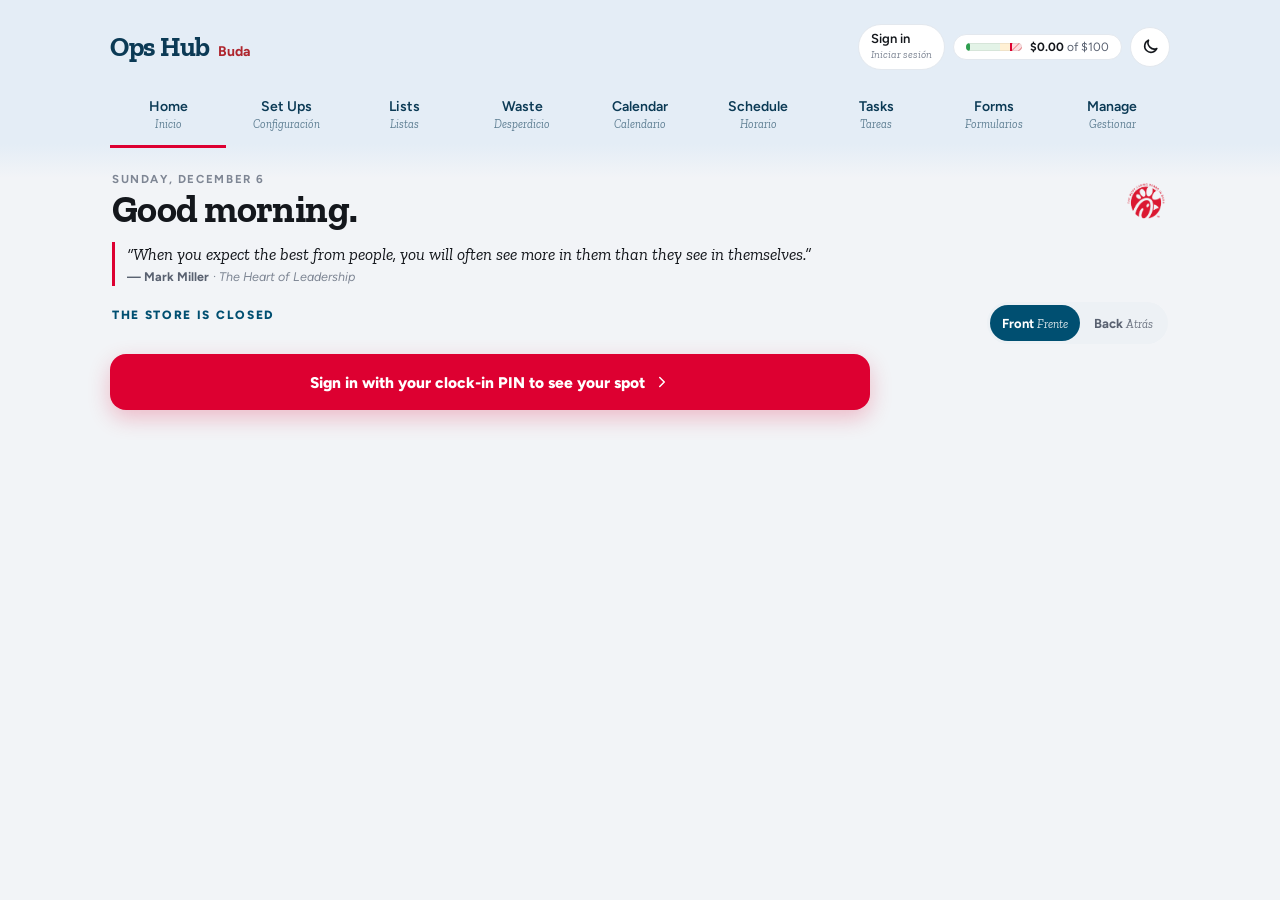
==== commit ec1fe390: "Merge 5805f7174809420e0eef052ca1fb26ade20ebdd8 into af7807d755d02798996acdb48262cb1b0127972d" ====
--- a/cfa-buda-ops-hub-complete.html
+++ b/cfa-buda-ops-hub-complete.html
@@ -967,36 +967,49 @@
       <button id="btnPinGo" class="btn btn-primary" style="width:auto;margin:12px auto;display:block;">Unlock <span class="sub"><i>Desbloquear</i></span></button>
     </div>
     <div id="manageContent" style="display:none;">
-      <div style="margin-bottom:12px;display:flex;justify-content:space-between;align-items:center;">
-        <h2 class="sb-h2" style="margin:0;">Manage <span style="display:block;font-size:11px;font-style:italic;font-weight:400;color:var(--text-secondary);">Gestionar</span></h2>
-        <button id="btnLock" class="btn btn-ghost" style="width:auto;padding:8px 16px;margin:0;font-size:11px;">Lock <span class="sub"><i>Bloquear</i></span></button>
-      </div>
-
-      <!-- One section at a time (Tim, Oct 2026): the chips pick which. They use the
-           main tabs' names, in their order (Tim, Oct 21 2026): each setting sits
-           under the tab whose page it changes; Uploads, Settings and Health are
-           Manage's own. -->
-      <nav class="manage-tabs" id="manageTabs" role="tablist" aria-label="Manage sections">
-        <button type="button" class="manage-tab" role="tab" id="manageTab-home" data-manage-go="home" aria-selected="false">Home</button>
-        <button type="button" class="manage-tab" role="tab" id="manageTab-waste" data-manage-go="waste" aria-selected="false">Waste</button>
-        <button type="button" class="manage-tab" role="tab" id="manageTab-experience" data-manage-go="experience" aria-selected="false">Experience</button>
-        <button type="button" class="manage-tab" role="tab" id="manageTab-scoreboard" data-manage-go="scoreboard" aria-selected="false">Scoreboard</button>
-        <button type="button" class="manage-tab" role="tab" id="manageTab-forecast" data-manage-go="forecast" aria-selected="false">Forecast</button>
-        <button type="button" class="manage-tab" role="tab" id="manageTab-calendar" data-manage-go="calendar" aria-selected="false">Calendar</button>
-        <button type="button" class="manage-tab" role="tab" id="manageTab-forms" data-manage-go="forms" aria-selected="false">Forms</button>
-        <button type="button" class="manage-tab" role="tab" id="manageTab-directors" data-manage-go="directors" aria-selected="false">Directors</button>
-        <button type="button" class="manage-tab" role="tab" id="manageTab-levelset" data-manage-go="levelset" aria-selected="false">Levelset</button>
-        <button type="button" class="manage-tab" role="tab" id="manageTab-uploads" data-manage-go="uploads" aria-selected="false">Uploads</button>
-        <button type="button" class="manage-tab" role="tab" id="manageTab-settings" data-manage-go="settings" aria-selected="false">Settings</button>
-        <button type="button" class="manage-tab" role="tab" id="manageTab-health" data-manage-go="health" aria-selected="false">Health</button>
+      <div class="mg-head">
+        <h2 class="hub-title">Manage <span>Gestionar</span></h2>
+        <button id="btnLock" class="btn btn-ghost mg-lock">Lock <span class="sub"><i>Bloquear</i></span></button>
+      </div>
+
+      <!-- Manage in the Hub's language (Tim, Nov 24 2026: "ensure the manage tab
+           accommodates the new layout"). The sections sit under the Hub's four
+           groups, each named as the page it changes is named everywhere (PAGES in
+           bottom-nav.js); Uploads, Settings and Health are Manage's own. On a phone
+           the list is the first screen and a tap opens one section, with a way
+           back; from 960px the list stays on the left. manage-and-import.js. -->
+      <div class="mg-layout">
+      <nav class="mg-index" id="manageTabs" aria-label="Manage sections">
+        <section class="hub-grp"><h3 class="hub-h">Run the shift</h3>
+          <button type="button" class="mg-row" id="manageTab-waste" data-manage-go="waste" data-mg-ic="wastelog"><span class="mg-lb">Waste</span><span class="mg-sub">Daily limit, export and items</span></button>
+          <button type="button" class="mg-row" id="manageTab-calendar" data-manage-go="calendar" data-mg-ic="calendar"><span class="mg-lb">Calendar</span><span class="mg-sub">Store events</span></button>
+        </section>
+        <section class="hub-grp"><h3 class="hub-h">People</h3>
+          <button type="button" class="mg-row" id="manageTab-directors" data-manage-go="directors" data-mg-ic="roles"><span class="mg-lb">Team list</span><span class="mg-sub">Everyone&rsquo;s role and the director PIN</span></button>
+          <button type="button" class="mg-row" id="manageTab-levelset" data-manage-go="levelset" data-mg-ic="tx"><span class="mg-lb">Levelset</span><span class="mg-sub">PEA goals, coverage and name matching</span></button>
+          <button type="button" class="mg-row" id="manageTab-forms" data-manage-go="forms" data-mg-ic="forms"><span class="mg-lb">Forms</span><span class="mg-sub">Your own forms and the uniform items</span></button>
+        </section>
+        <section class="hub-grp"><h3 class="hub-h">Numbers</h3>
+          <button type="button" class="mg-row" id="manageTab-forecast" data-manage-go="forecast" data-mg-ic="knownumbers"><span class="mg-lb">Know the Numbers</span><span class="mg-sub">Each day&rsquo;s actual sales and productivity</span></button>
+          <button type="button" class="mg-row" id="manageTab-experience" data-manage-go="experience" data-mg-ic="gx"><span class="mg-lb">Guest Obsession, TX and LX</span><span class="mg-sub">The scoreboards&rsquo; typed figures and EOIs</span></button>
+          <button type="button" class="mg-row" id="manageTab-scoreboard" data-manage-go="scoreboard" data-mg-ic="scoreboard"><span class="mg-lb">Scoreboard</span><span class="mg-sub">Your own scoreboards and trackers</span></button>
+        </section>
+        <section class="hub-grp"><h3 class="hub-h">Admin</h3>
+          <button type="button" class="mg-row" id="manageTab-uploads" data-manage-go="uploads" data-mg-ic="uploads"><span class="mg-lb">Uploads</span><span class="mg-sub" id="mgUploadsSub">Every report the hub runs on</span></button>
+          <button type="button" class="mg-row" id="manageTab-home" data-manage-go="home" data-mg-ic="home"><span class="mg-lb">Home</span><span class="mg-sub">What a new hire reads before a shift</span></button>
+          <button type="button" class="mg-row" id="manageTab-settings" data-manage-go="settings" data-mg-ic="manage"><span class="mg-lb">Settings</span><span class="mg-sub">Launch mode, sign-in, this device, backup</span></button>
+          <button type="button" class="mg-row" id="manageTab-health" data-manage-go="health" data-mg-ic="health"><span class="mg-lb">Health</span><span class="mg-sub">Saves, speed and what gets opened</span></button>
+        </section>
       </nav>
+      <div class="mg-pane" id="managePane">
+      <button type="button" class="mg-back" data-mg-back><svg viewBox="0 0 24 24" width="20" height="20" fill="none" stroke="currentColor" stroke-width="2.2" stroke-linecap="round" stroke-linejoin="round" aria-hidden="true"><path d="m15 18-6-6 6-6"/></svg>Manage</button>
 
       <!-- GROUP: Home: the Home page -->
       <section class="manage-group" data-manage-tab="home" aria-labelledby="manageTab-home">
         <div class="manage-group-body">
 <div class="standup-card">
             <h3>Home page</h3>
-            <p style="font-size:12px;color:var(--text-secondary);margin:0 0 16px;">Vision, mission, values and the monthly leadership wins.</p>
+            <p style="font-size:12px;color:var(--text-secondary);margin:0 0 16px;">What a new hire reads on Home before a shift. The vision, mission, values and the monthly leadership wins are kept here too, for a page of their own later; Home doesn&rsquo;t show them now.</p>
             <div id="homeManageList" style="margin-bottom:16px;"></div>
             <p class="mv-saved" data-mv-saved>Saves as you go</p>
           </div>
@@ -1053,7 +1066,7 @@
             <h3>LX Scoreboard</h3>
             <p style="font-size:12px;color:var(--text-secondary);margin:0 0 16px;">Weekly. Tap a pillar to edit it.</p>
             <div id="pillarsManageList" style="margin-bottom:20px;"></div>
-            <h4 style="font-family:'Outfit';font-weight:600;margin:20px 0 12px;font-size:13px;color:var(--text-primary);">Business Metrics</h4>
+            <h4 class="mg-h4">Business Metrics</h4>
             <div id="metricsManageList" style="margin-bottom:16px;"></div>
             <p class="mv-saved" data-mv-saved>Saves as you go</p>
           </div>
@@ -1122,7 +1135,7 @@
       <section class="manage-group" data-manage-tab="directors" aria-labelledby="manageTab-directors">
         <div class="manage-group-body">
           <div class="standup-card">
-            <h3>Our team</h3>
+            <h3>Team list</h3>
             <p style="font-size:12px;color:var(--text-secondary);margin:0 0 12px;">Everyone at Buda in one list: the directors, and everyone on the clock-in PIN list with their role. A role here is what they see when they sign in; a Team Lead's focus shows on their leader card. Saves as you go.</p>
             <div id="teamListRoot"></div>
             <div id="directorPinRoot" class="tp-dpin-root"></div>
@@ -1232,6 +1245,8 @@
           </div>
         </div>
       </section>
+      </div><!-- .mg-pane -->
+      </div><!-- .mg-layout -->
 
     </div>
 <!-- The spreadsheet reader and the PDF maker load when a file is read or made (libReady, state-and-utils.js). -->
@@ -1321,7 +1336,6 @@
 <script src="/static/js/headcount.js" defer></script>
 <script src="/static/js/team-extras.js" defer></script>
 <script src="/static/js/me-page.js" defer></script>
-<script src="/static/js/home-edit.js" defer></script>
 <script src="/static/js/team-list.js" defer></script>
 <script src="/static/js/leaders.js" defer></script>
 <script src="/static/js/roles.js" defer></script>
--- a/static/css/theme-cfa.css
+++ b/static/css/theme-cfa.css
@@ -1217,12 +1217,57 @@
 .pos-option.more-option{justify-content:center;font-weight:700;color:var(--cfa-navy);}
 .pos-option-hint{font-size:13px;}
 
-/* Manage (Tim, Oct 2026): one section at a time, picked by the chips, which
-   stay put while the section scrolls. */
-.manage-tabs{position:sticky;top:0;z-index:3;display:flex;gap:8px;overflow-x:auto;padding:8px 0 12px;margin:0 0 4px;background:var(--cfa-bg);scrollbar-width:none;-webkit-overflow-scrolling:touch;}
-.manage-tabs::-webkit-scrollbar{display:none;}
-.manage-tab{flex:0 0 auto;min-height:40px;padding:8px 16px;border:1px solid var(--border);border-radius:20px;background:var(--cfa-white);font-family:var(--font-ui);font-size:14px;font-weight:600;color:var(--text-primary);cursor:pointer;white-space:nowrap;}
-.manage-tab.active{background:var(--cfa-navy);border-color:var(--cfa-navy);color:#fff;}
+/* Manage in the Hub's language (Tim, Nov 24 2026; manage-and-import.js): the
+   Hub's title, its small-caps group labels and its white rows with a pale blue
+   icon tile, one row a section with a line of what's there. A phone shows the
+   list, then one section with a way back; from 960px the list stays on the
+   left and the open section's row is ink (ink is "selected"). */
+.mg-head{display:flex;align-items:flex-start;justify-content:space-between;gap:12px;margin:4px 2px 16px;}
+.mg-head .mg-lock{width:auto;margin:0;padding:8px 16px;font-size:12px;flex:none;}
+.mg-index .hub-grp{margin-bottom:18px;}
+.mg-row{display:grid;grid-template-columns:auto minmax(0,1fr) auto;grid-template-rows:auto auto;column-gap:12px;align-items:center;width:100%;min-height:60px;margin:0 0 8px;padding:10px 12px;border:1px solid var(--border);border-radius:14px;background:var(--cfa-white);box-shadow:var(--card-shadow,none);color:var(--text-primary);font-family:var(--font-ui);text-align:left;cursor:pointer;-webkit-tap-highlight-color:transparent;}
+.mg-row::after{content:"";grid-column:3;grid-row:1 / span 2;width:8px;height:8px;margin-right:4px;border-right:2px solid var(--text-tertiary);border-top:2px solid var(--text-tertiary);transform:rotate(45deg);}
+.mg-row .hub-ic{grid-row:1 / span 2;}
+.mg-row:active{transform:scale(.99);}
+.mg-row:focus-visible{outline:2px solid var(--cfa-navy);outline-offset:2px;}
+.mg-lb{grid-column:2;font-size:15px;font-weight:700;line-height:1.2;}
+.mg-sub{grid-column:2;font-size:12.5px;line-height:1.3;color:var(--text-secondary);white-space:nowrap;overflow:hidden;text-overflow:ellipsis;}
+.mg-sub.is-due{color:var(--cfa-red);font-weight:600;}
+.mg-sub.is-done{color:var(--good-ink);}
+.mg-row.active{background:var(--text-primary);border-color:var(--text-primary);color:var(--cfa-white);}
+.mg-row.active .mg-sub{color:var(--cfa-white);opacity:.8;}
+.mg-row.active .mg-sub.is-due{color:var(--cfa-white);opacity:1;}
+.mg-row.active .hub-ic{background:transparent;color:var(--cfa-white);}
+.mg-row.active::after{border-color:var(--cfa-white);}
+.mg-back{display:inline-flex;align-items:center;gap:4px;min-height:44px;margin:0 0 8px -6px;padding:0 12px 0 4px;border:0;border-radius:999px;background:transparent;color:var(--cfa-navy);font-family:var(--font-ui);font-size:15px;font-weight:700;cursor:pointer;}
+.mg-back:focus-visible{outline:2px solid var(--cfa-navy);outline-offset:2px;}
+/* A phone: the list, or one section. */
+#manageContent .mg-pane{display:none;}
+#manageContent.mg-open .mg-pane{display:block;}
+#manageContent.mg-open .mg-index,#manageContent.mg-open .mg-head{display:none;}
+@media (min-width:960px){
+  .mg-layout{display:grid;grid-template-columns:280px minmax(0,1fr);gap:24px;align-items:start;}
+  #manageContent .mg-pane{display:block;}
+  #manageContent.mg-open .mg-index,#manageContent.mg-open .mg-head{display:block;}
+  #manageContent.mg-open .mg-head{display:flex;}
+  .mg-index{position:sticky;top:12px;max-height:calc(100vh - 24px);overflow-y:auto;padding:2px;}
+  .mg-row{min-height:52px;margin-bottom:6px;grid-template-columns:auto minmax(0,1fr);}
+  .mg-row::after{display:none;}
+  .mg-sub{white-space:normal;}
+  .mg-back{display:none;}
+}
+/* Inside a section: Home's pale blue for a field's box, the theme's fonts. */
+.mg-h4{margin:20px 0 10px;font-family:var(--font-ui);font-size:11px;font-weight:600;letter-spacing:0.12em;text-transform:uppercase;color:var(--eyebrow,var(--cfa-navy));}
+.mg-field{margin-bottom:12px;padding:14px;border:1px solid var(--inset-line);border-radius:14px;background:var(--inset);}
+.mg-field-lb{margin-bottom:8px;font-family:var(--font-ui);font-size:13px;font-weight:700;color:var(--text-primary);}
+.mg-field-help{margin:-4px 0 10px;font-size:12px;line-height:1.45;color:var(--text-secondary);}
+.mg-area{display:block;width:100%;box-sizing:border-box;min-height:64px;margin:0 0 8px;padding:10px 12px;border:1px solid var(--border);border-radius:10px;background:var(--cfa-white);font-family:var(--font-ui);font-size:14px;line-height:1.45;color:var(--text-primary);resize:vertical;}
+.mg-area:last-child{margin-bottom:0;}
+.mg-area:focus{outline:none;border-color:var(--text-primary);}
+.mg-win{margin-bottom:10px;}
+.mg-win:last-child{margin-bottom:0;}
+.mg-win-who{margin-bottom:6px;font-size:13px;font-weight:700;}
+.mg-win-who span{font-weight:500;color:var(--text-secondary);}
 .manage-group{display:none;border:0;background:transparent;margin:0;overflow:visible;}
 .manage-group.is-active{display:block;}
 .manage-group .manage-group-body{display:block;padding:0;background:transparent;}
@@ -2027,40 +2072,6 @@
 .rn-cta .es-line{font-family:var(--font-display);font-style:italic;font-size:13px;color:rgba(255,255,255,.88);}
 .rn-cta:focus-visible{outline:2px solid var(--text-primary);outline-offset:2px;}
 
-/* Edit Home (home-edit.js; Tim, Nov 25 2026): a quiet link under the card,
-   and a sheet of the person's sections, each with up / down arrows and a
-   switch. On is ink ("selected"); nothing here is red but the one button. */
-.rn-edit{display:flex;align-items:center;justify-content:center;gap:7px;width:100%;min-height:44px;margin:2px 0 8px;padding:6px 12px;border:0;background:transparent;color:var(--cfa-navy);font-family:var(--font-ui);font-size:13.5px;font-weight:700;cursor:pointer;border-radius:12px;}
-.rn-edit .es{color:var(--text-secondary);font-weight:600;}
-.rn-edit:hover{background:var(--inset-faint);}
-.he-sheet{border-radius:22px 22px 0 0;padding:18px 18px calc(18px + env(safe-area-inset-bottom));max-width:520px;max-height:100%;overflow-y:auto;font-family:var(--font-ui);}
-@media (min-width:600px){ .he-sheet{border-radius:22px;} }
-.he-sheet .he-title{margin:0;font-family:var(--font-display);font-weight:600;font-size:22px;line-height:1.15;color:var(--text-primary);text-transform:none;letter-spacing:0;}
-.he-sub{margin:6px 0 12px;font-size:13.5px;line-height:1.45;color:var(--text-secondary);}
-.he-sub .es{display:block;margin-top:2px;}
-.he-fixed{display:flex;align-items:center;gap:8px;margin:0 0 10px;padding:10px 12px;border-radius:12px;background:var(--inset-faint);border:1px solid var(--inset-line);font-size:13px;font-weight:600;color:var(--text-secondary);}
-.he-fixed svg{flex:none;color:var(--cfa-navy);}
-.he-list{list-style:none;margin:0 0 14px;padding:0;border:1px solid var(--inset-line);border-radius:14px;overflow:hidden;background:var(--cfa-white);}
-.he-row{display:flex;align-items:center;gap:8px;min-height:56px;padding:6px 8px 6px 14px;border-top:1px solid var(--inset-line);}
-.he-list > li:first-child{border-top:0;}
-.he-name{flex:1;min-width:0;font-size:15px;font-weight:700;line-height:1.2;color:var(--text-primary);}
-.he-name .es{display:block;font-weight:500;}
-.he-row.is-off .he-name{color:var(--text-tertiary);}
-.he-move{display:flex;gap:2px;}
-.he-arrow{width:40px;height:40px;display:inline-flex;align-items:center;justify-content:center;border:0;border-radius:10px;background:var(--inset);color:var(--text-primary);cursor:pointer;}
-.he-arrow:disabled{opacity:.3;cursor:default;}
-.he-arrow:not(:disabled):hover{background:var(--inset-strong);}
-.he-switch{flex:none;position:relative;width:50px;height:30px;margin-left:4px;border:0;border-radius:999px;background:var(--inset-track);cursor:pointer;padding:0;transition:background .15s;}
-.he-switch i{position:absolute;top:3px;left:3px;width:24px;height:24px;border-radius:999px;background:#FFFFFF;box-shadow:0 1px 3px rgba(0,0,0,.25);transition:transform .15s;}
-.he-switch[aria-checked="true"]{background:var(--text-primary);}
-.he-switch[aria-checked="true"] i{transform:translateX(20px);}
-.he-fold{display:flex;flex-direction:column;gap:1px;padding:10px 14px;border-top:1px solid var(--inset-line);background:var(--inset);font-size:11px;font-weight:800;letter-spacing:.1em;text-transform:uppercase;color:var(--eyebrow);}
-.he-fold small{font-size:12px;font-weight:600;letter-spacing:0;text-transform:none;color:var(--text-secondary);}
-.he-done{width:100%;}
-.he-reset{display:block;margin:8px auto 0;min-height:44px;padding:6px 12px;border:0;background:transparent;font:inherit;font-size:13.5px;font-weight:700;color:var(--cfa-navy);cursor:pointer;}
-.he-reset:disabled{opacity:.4;cursor:default;}
-@media (prefers-reduced-motion: reduce){ .he-switch, .he-switch i{transition:none;} }
-
 /* A press shows; a pointer over something that opens shows too */
 .rn-row.is-go:active{background:var(--cfa-soft);}
 @media (hover:hover){
